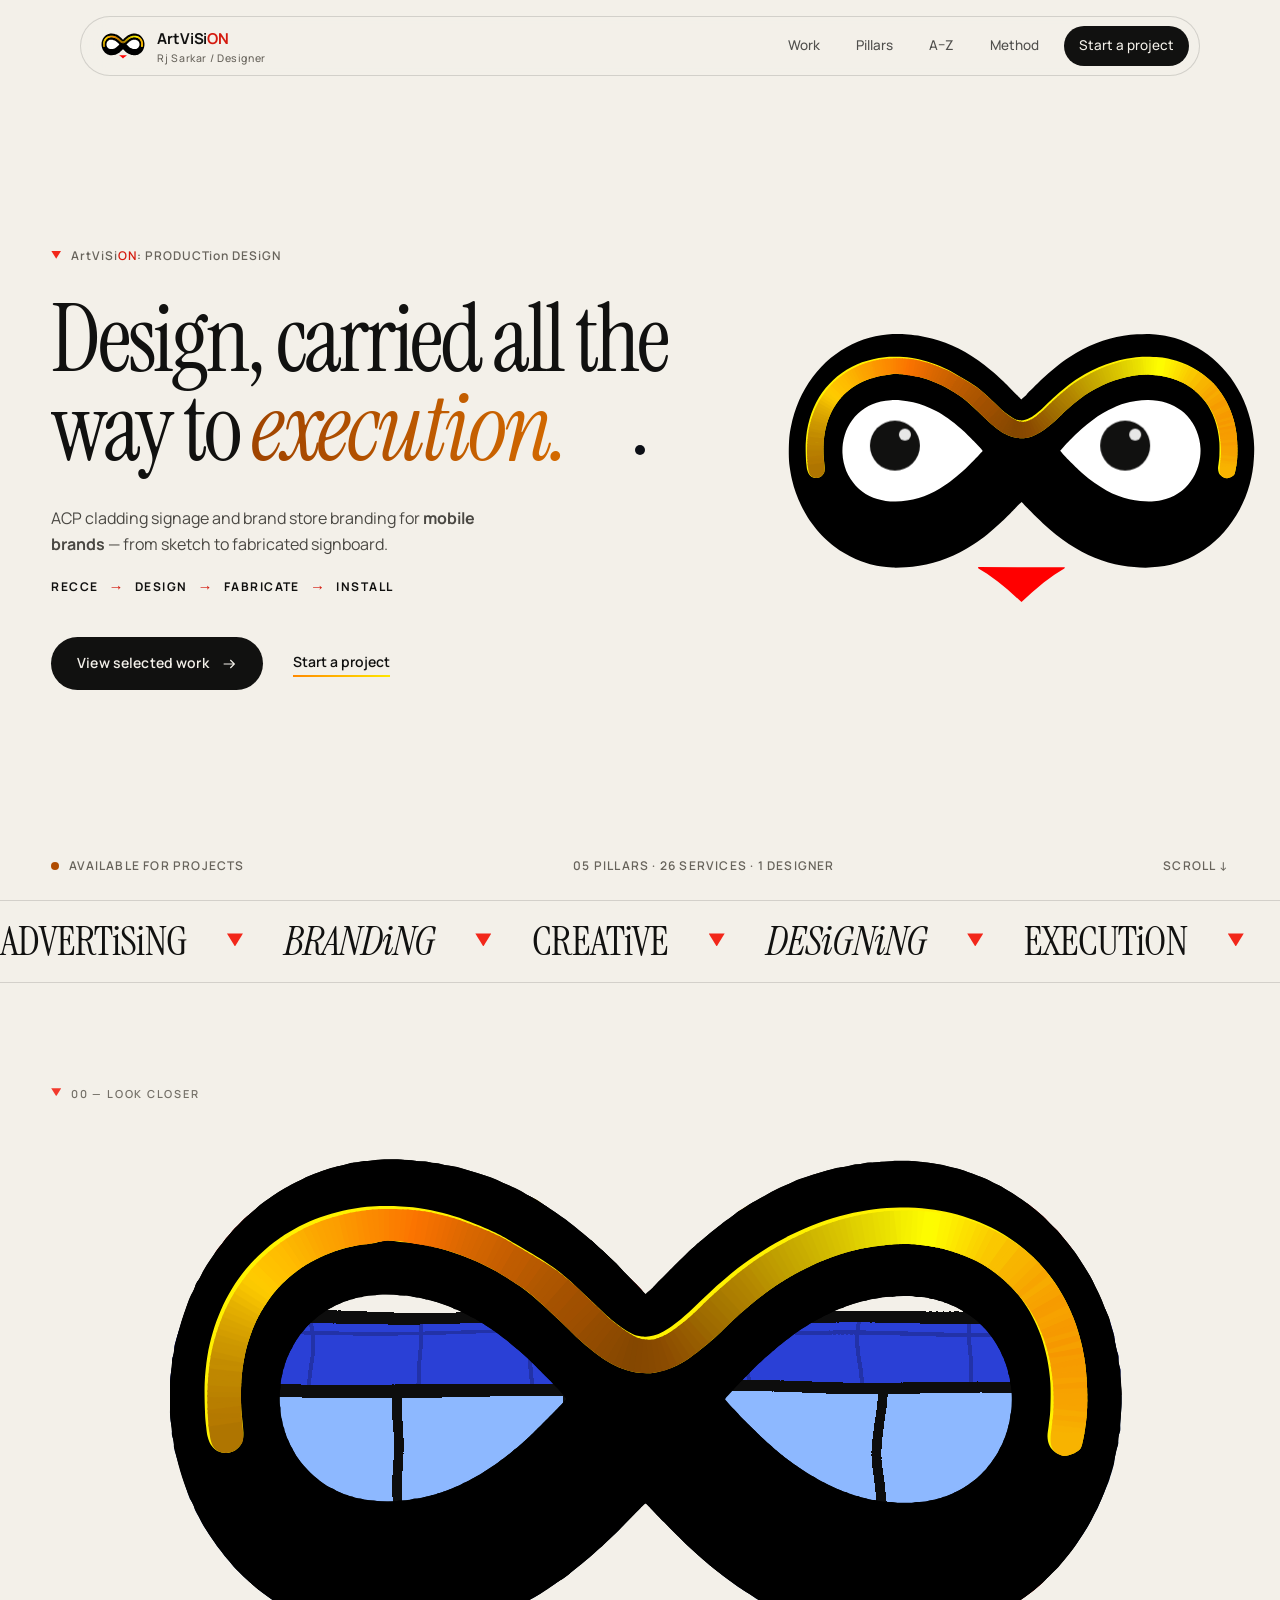
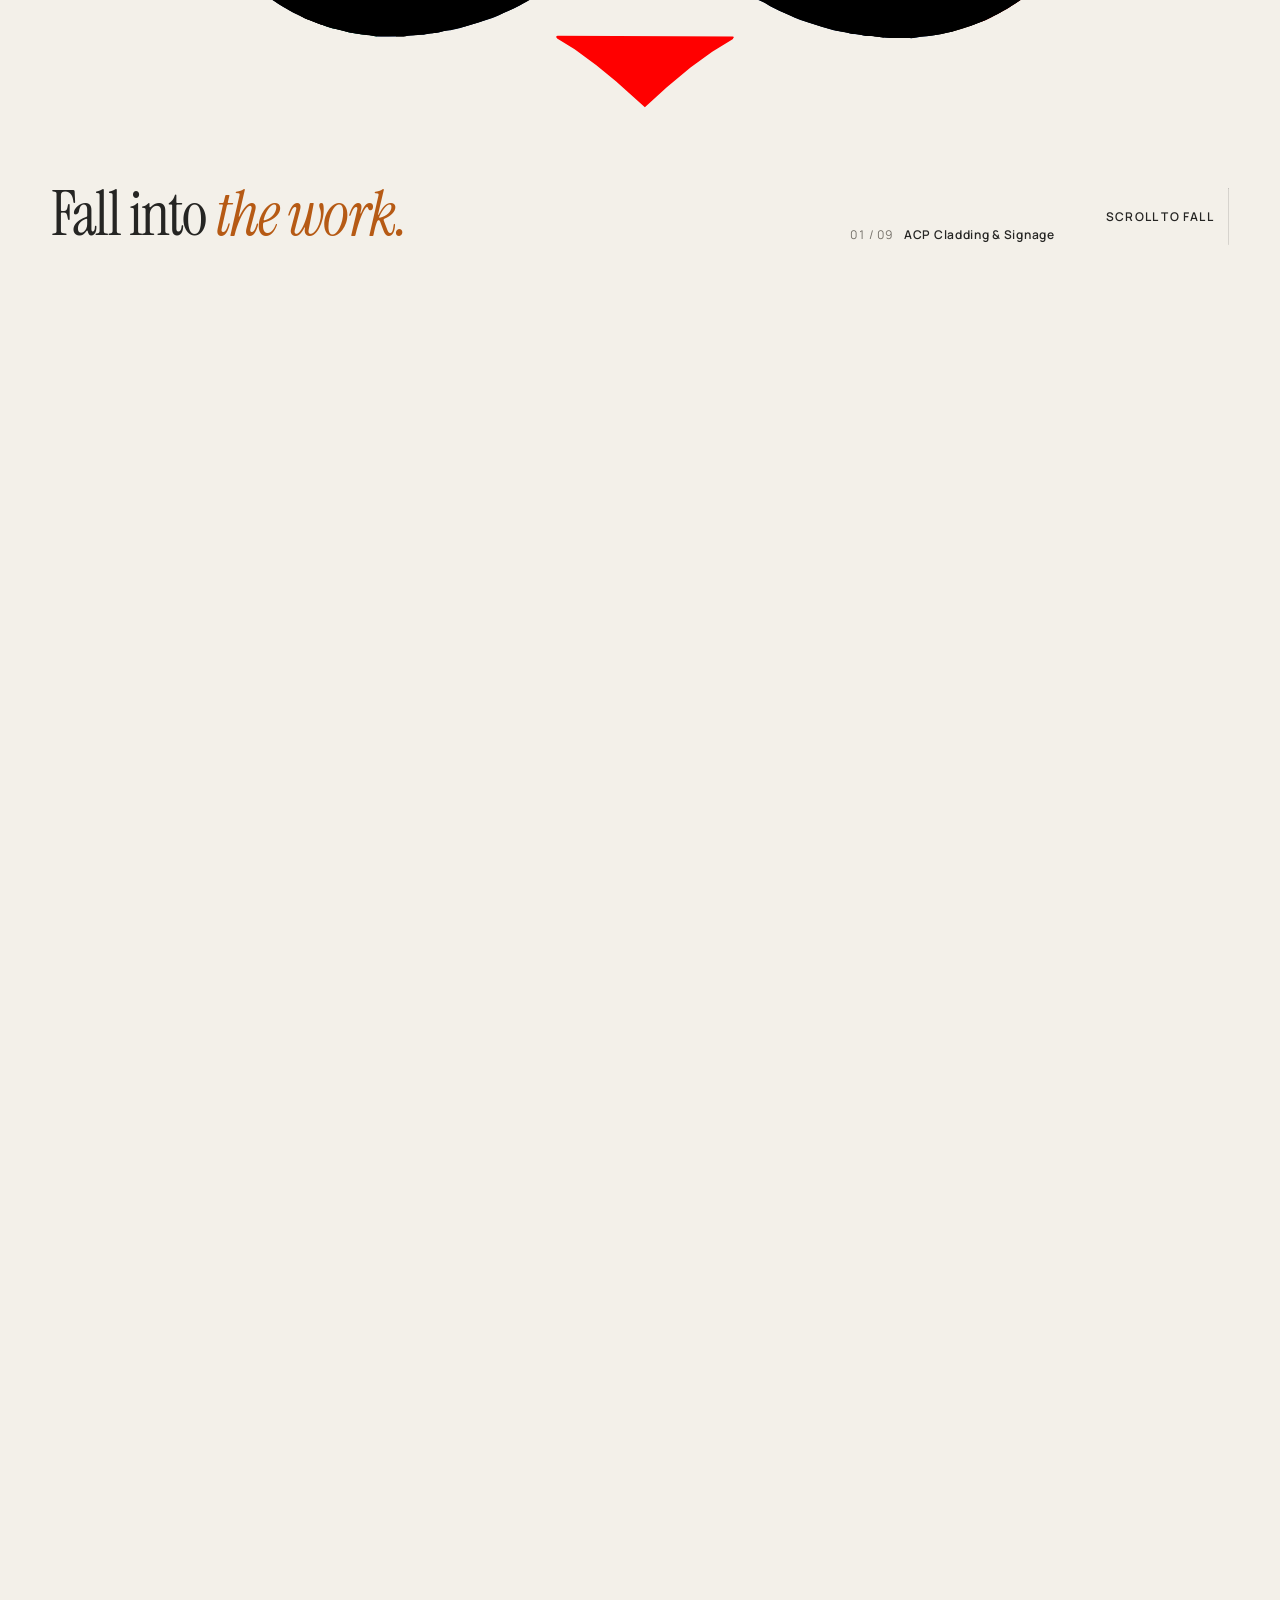
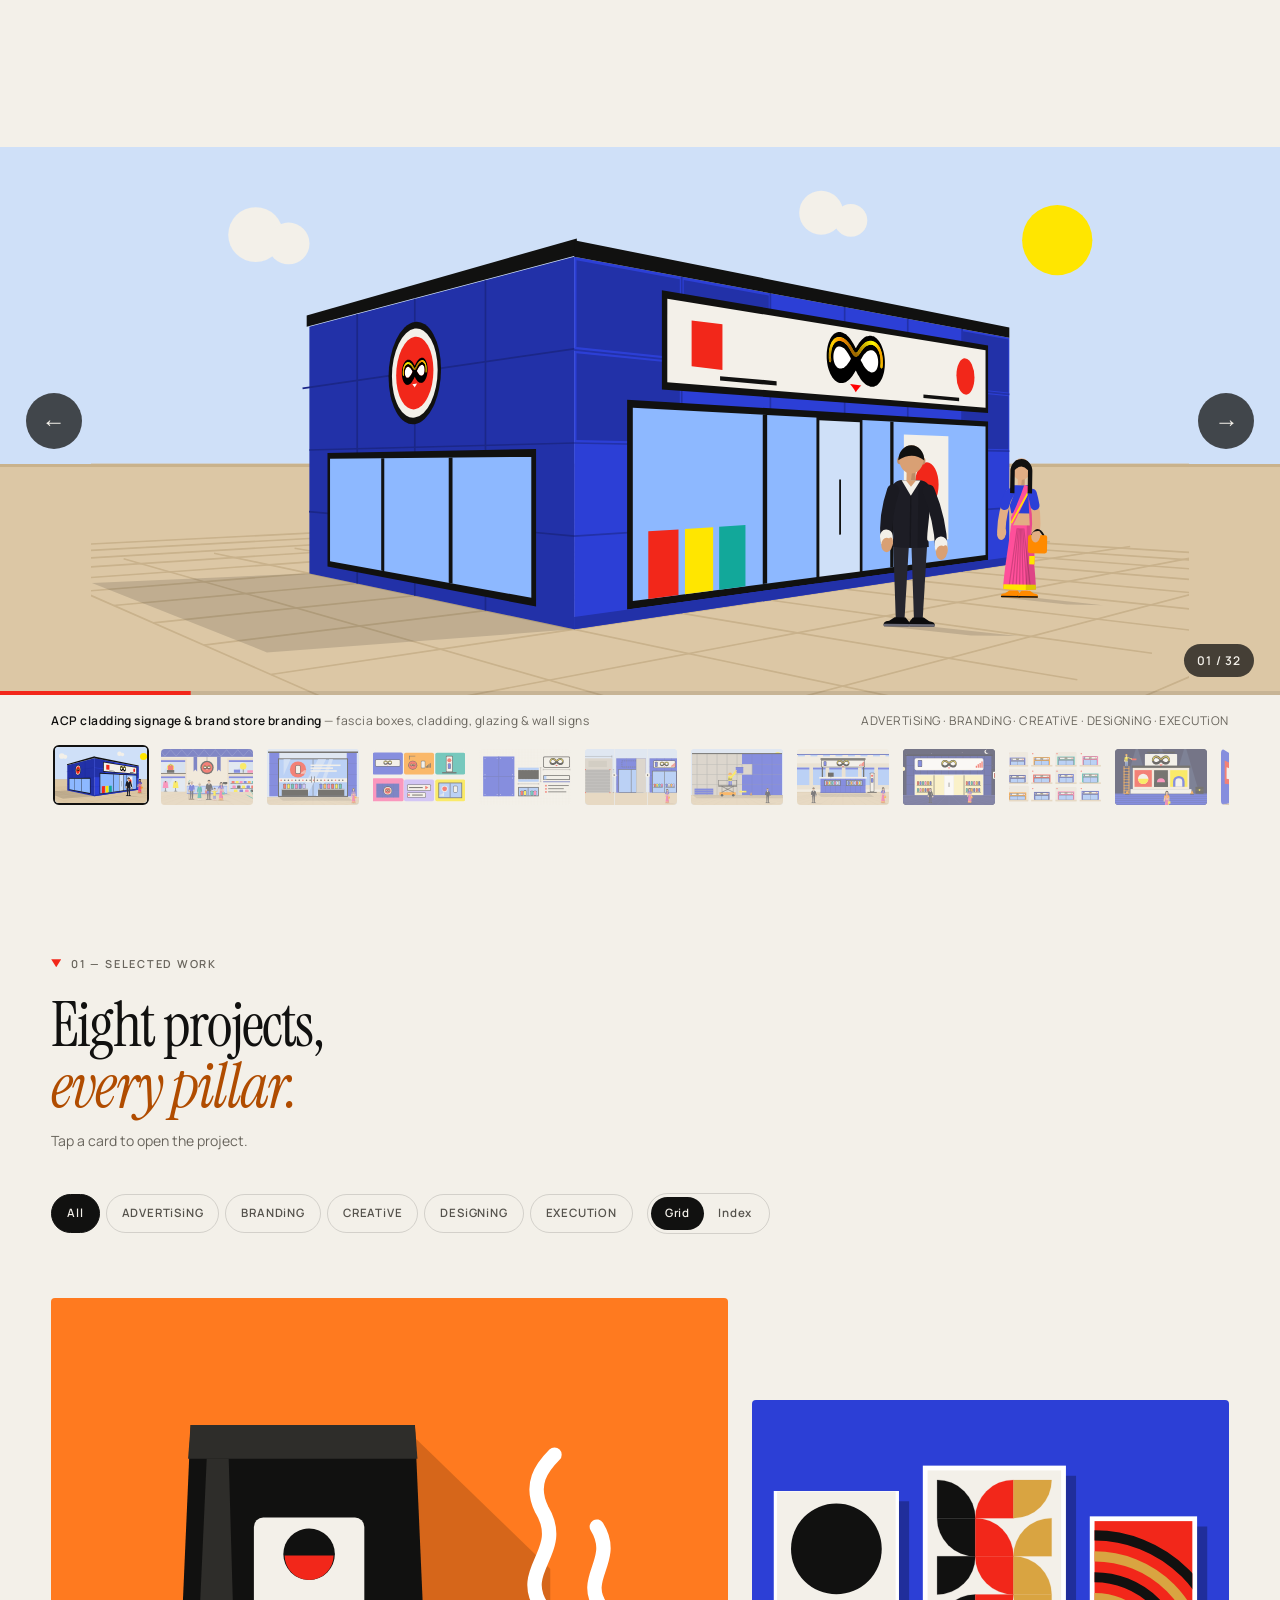
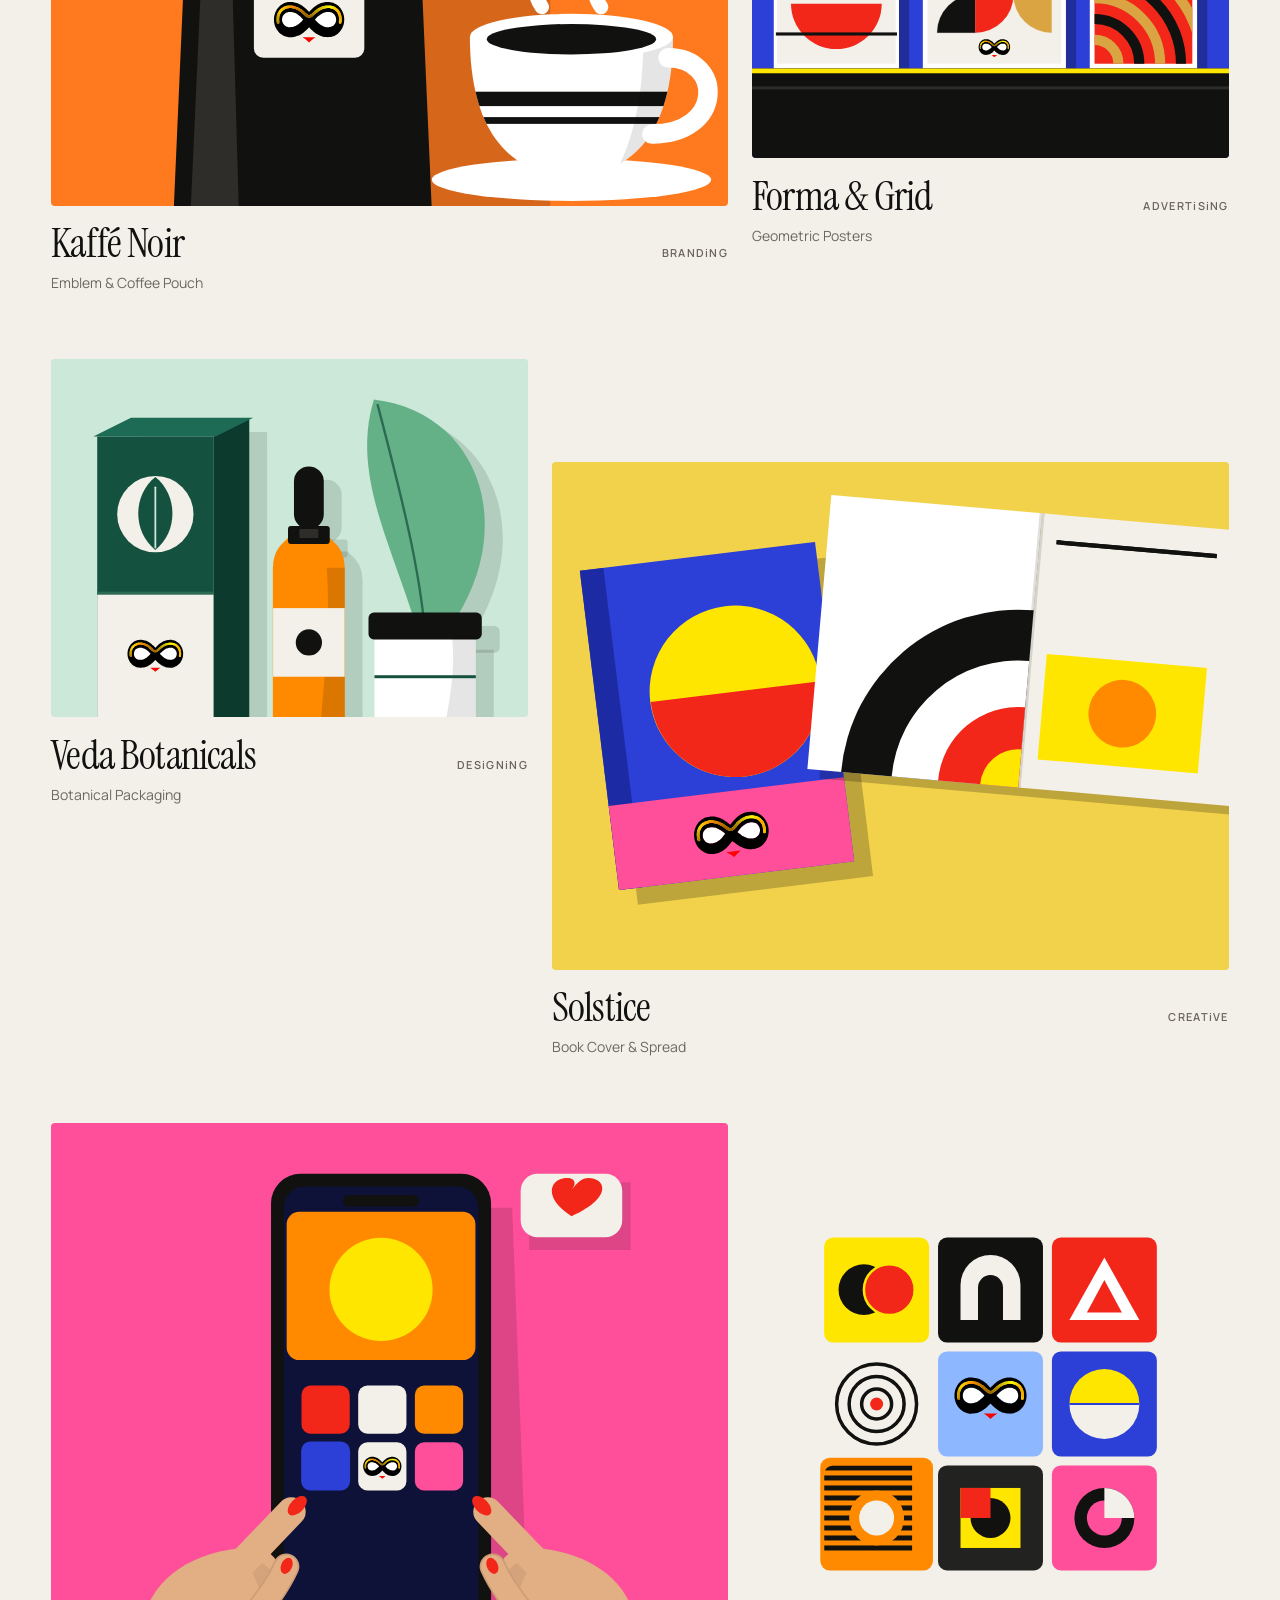
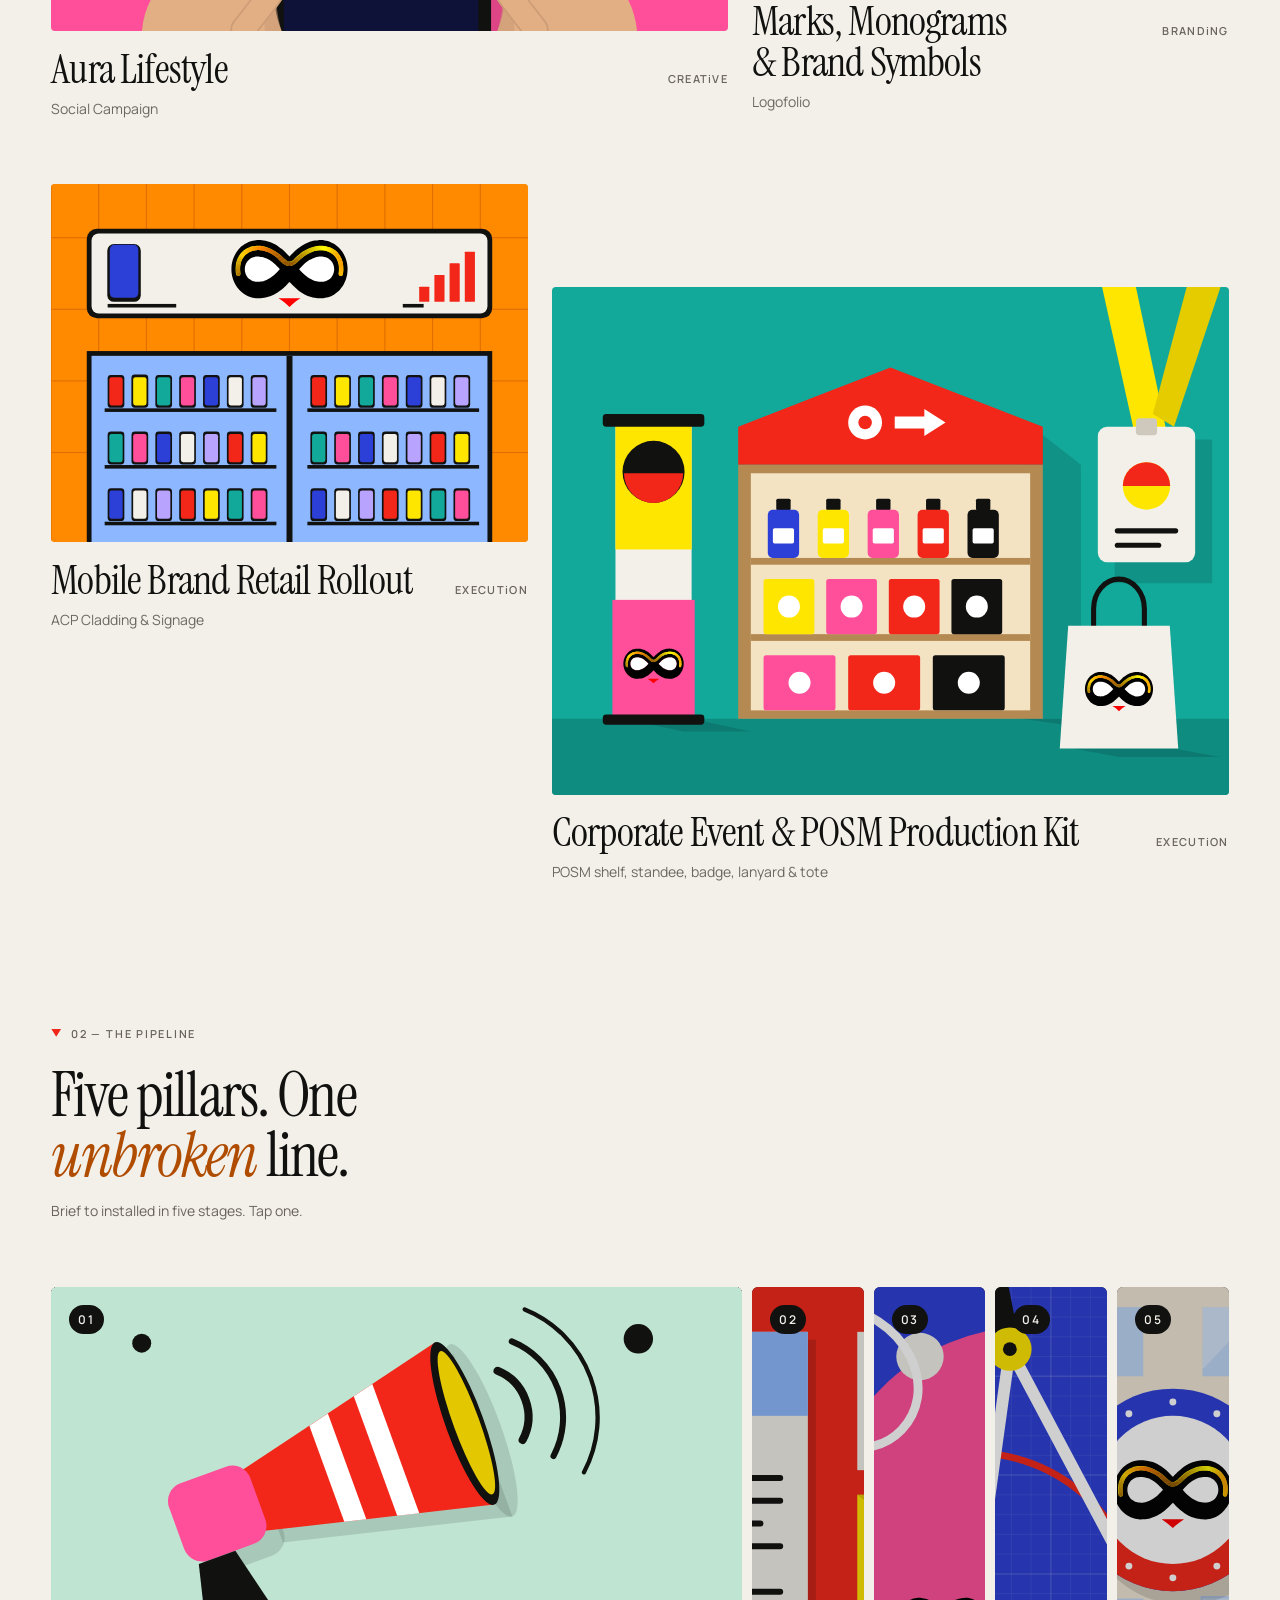
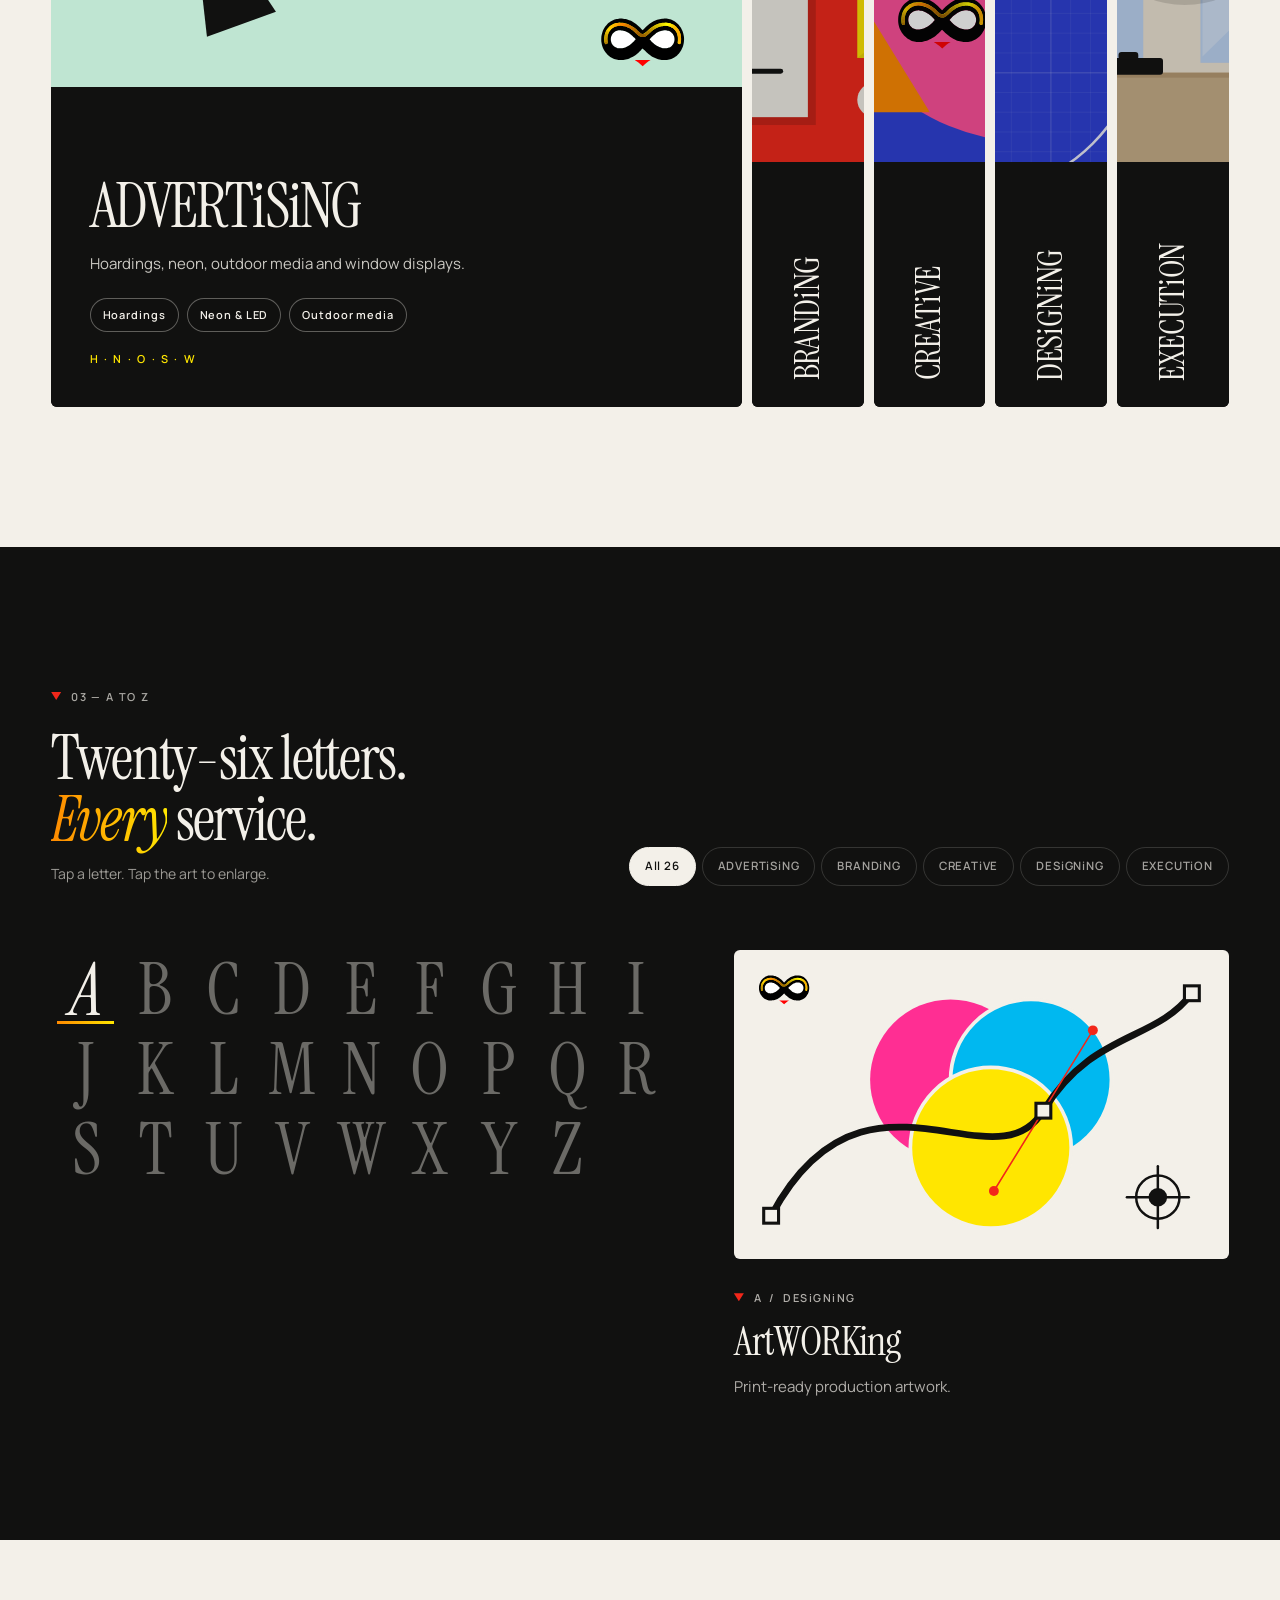
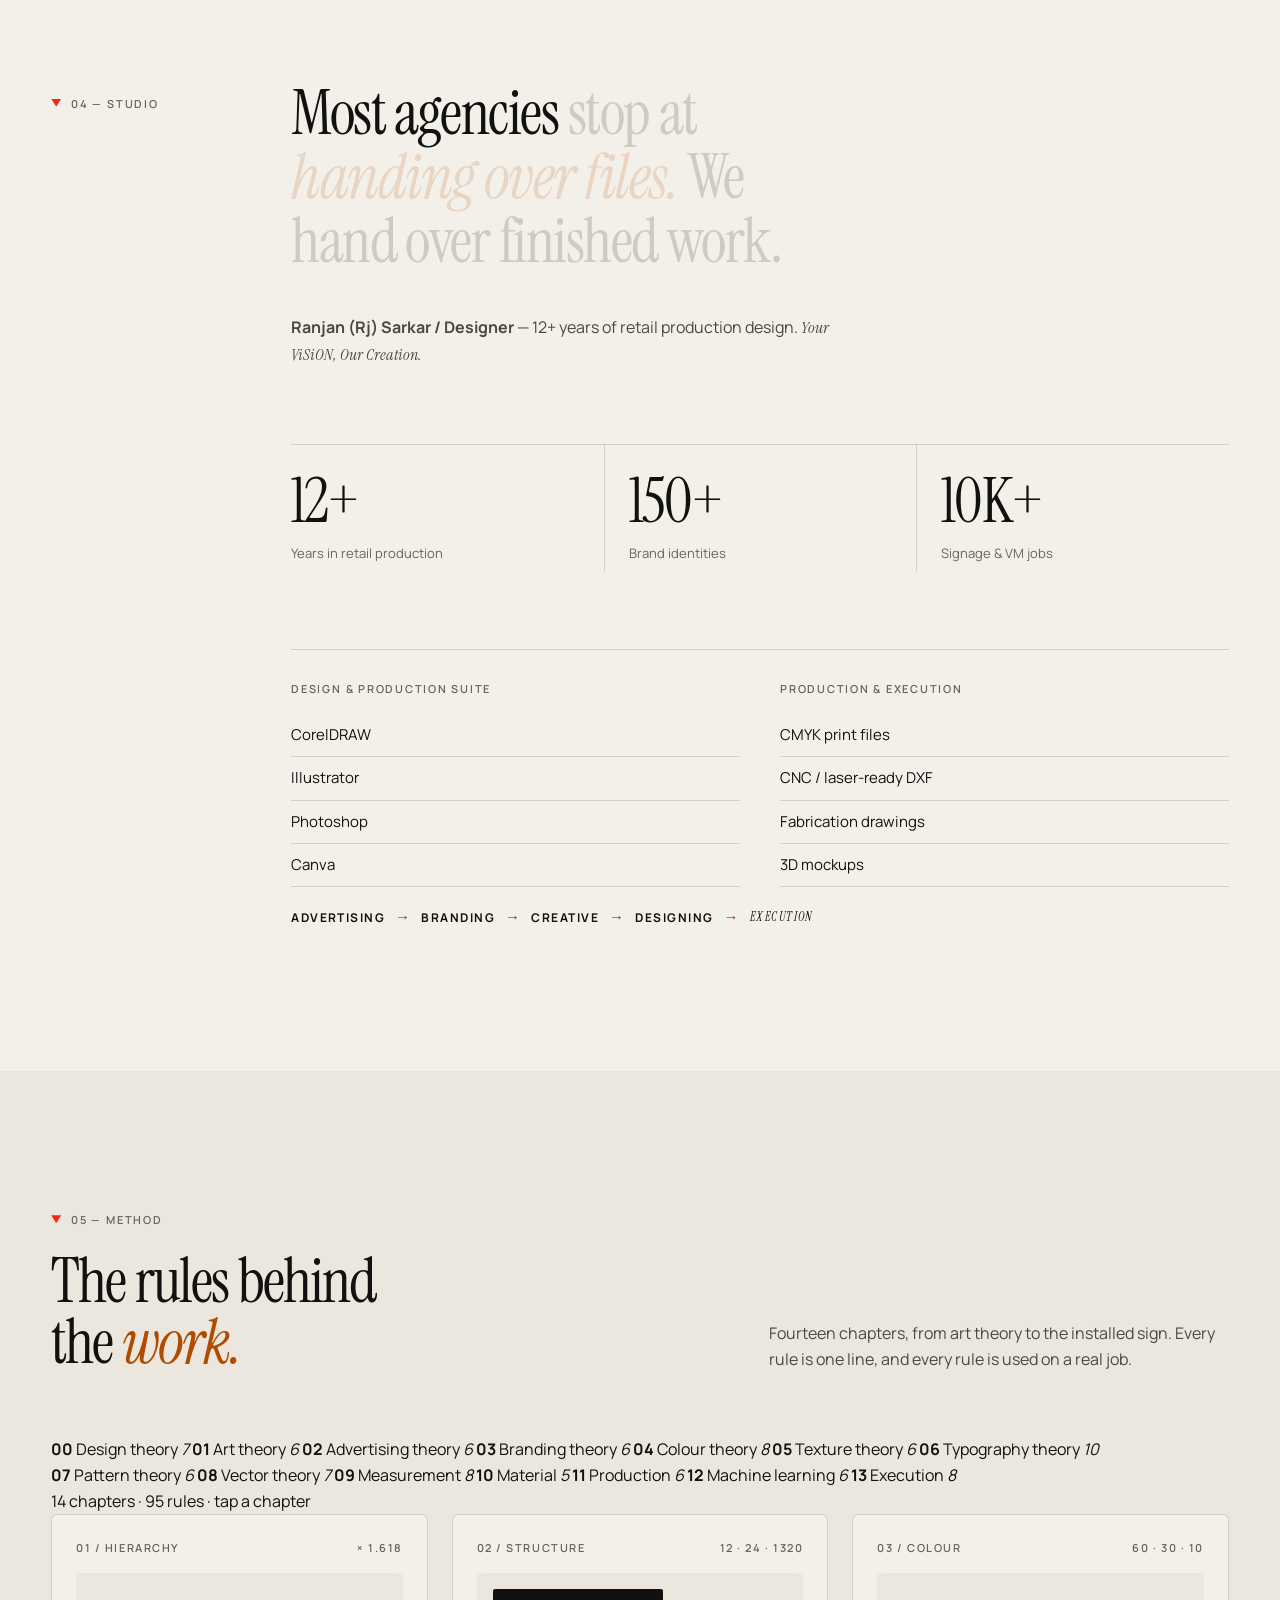
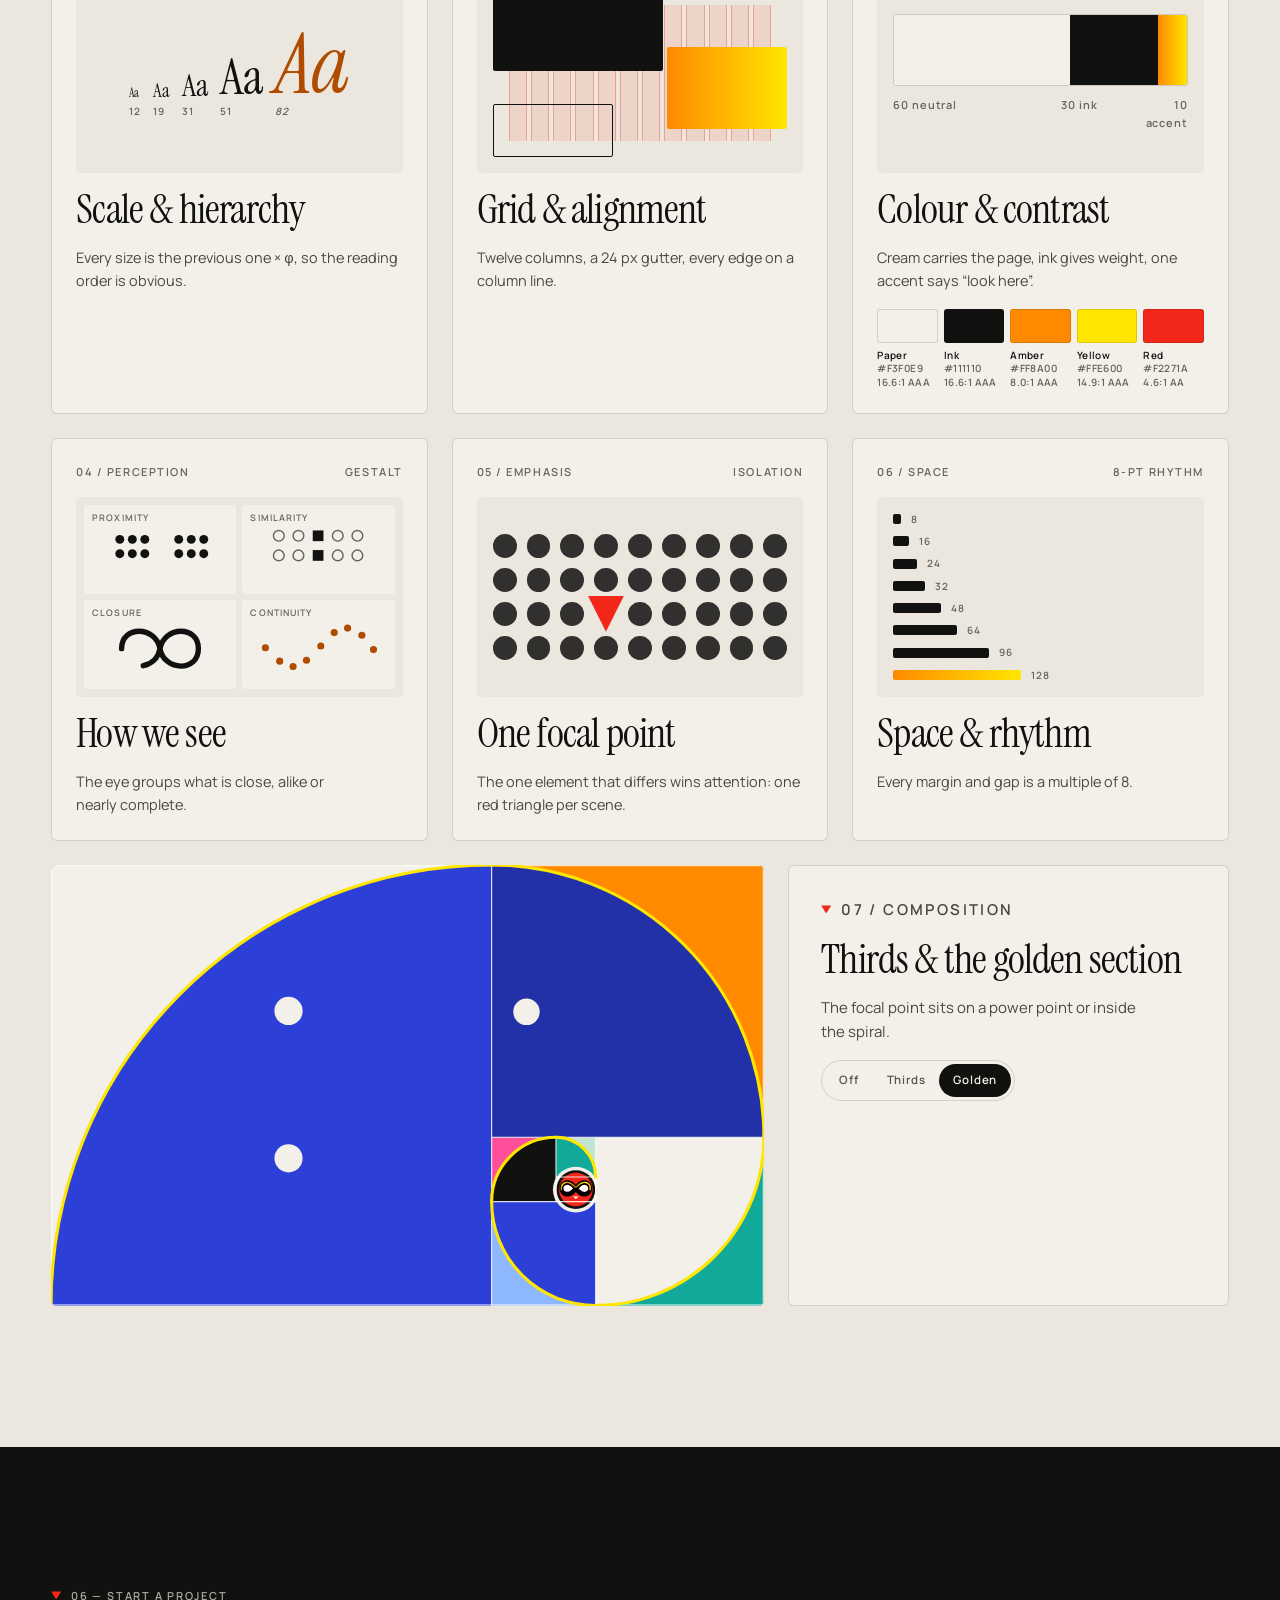
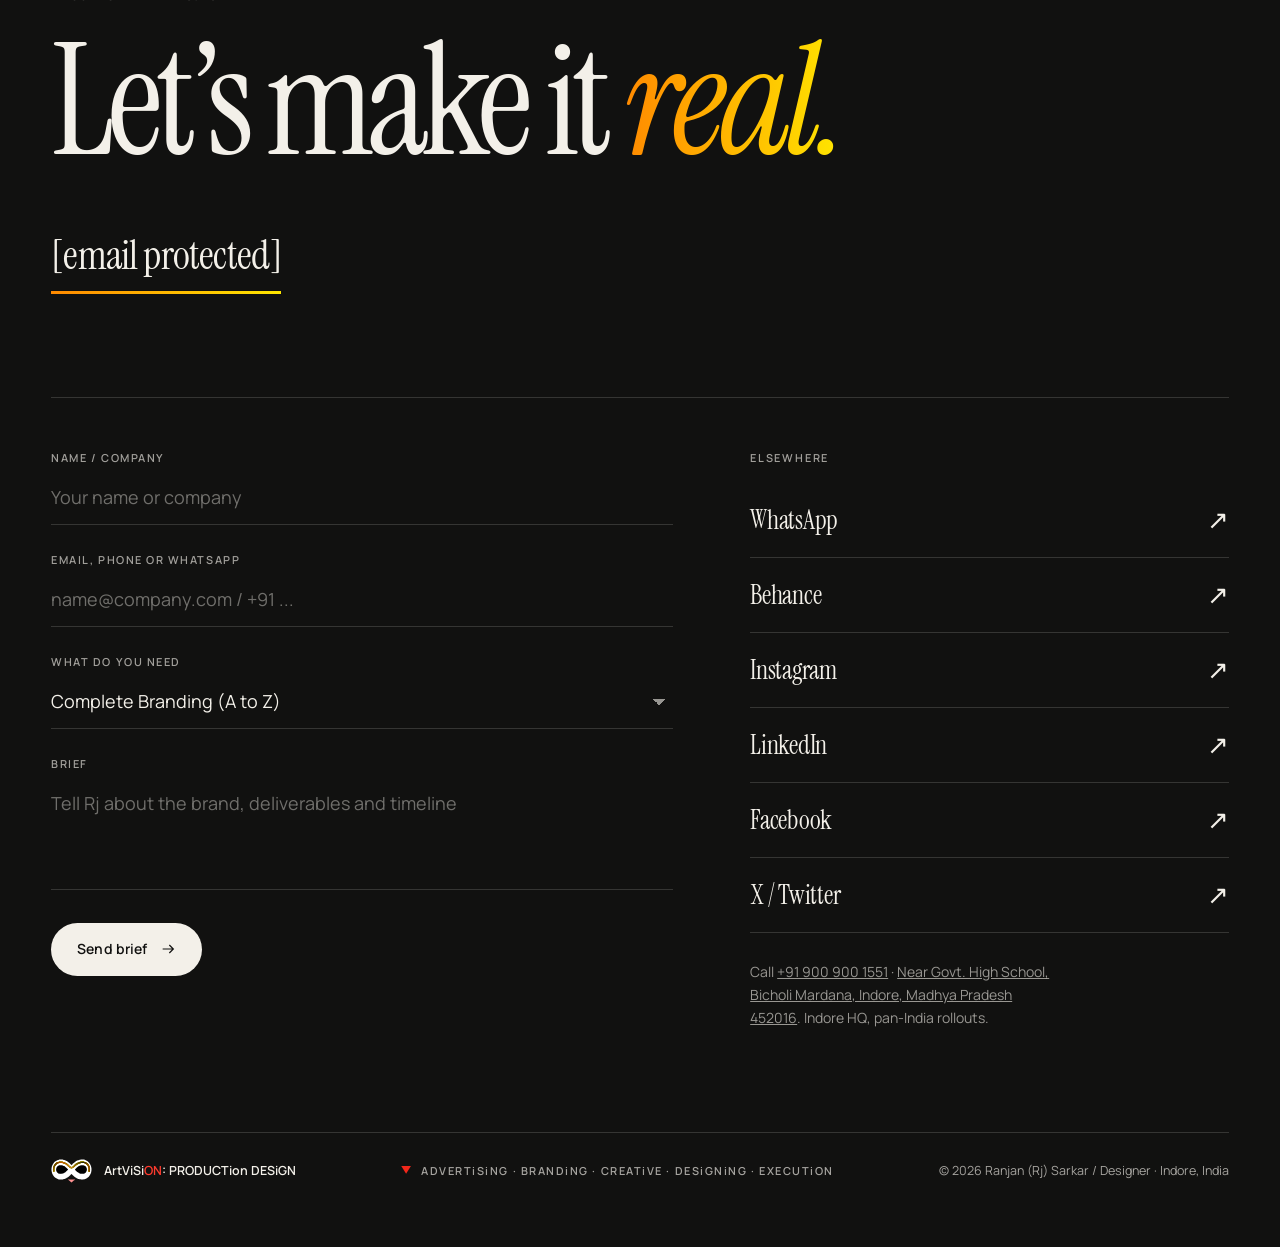
==== index.html @ 2d779539 "Update fmt.Println message from 'Hello' to 'Goodbye'" ====
<!DOCTYPE html>
<html lang="en">
<head>
<meta charset="utf-8">
<meta http-equiv="Cache-Control" content="no-cache, no-store, must-revalidate">
<meta http-equiv="Pragma" content="no-cache">
<meta http-equiv="Expires" content="0">
<meta name="viewport" content="width=device-width, initial-scale=1, viewport-fit=cover">
<title>ArtViSiON: PRODUCTion DESiGN — Rj Sarkar / Designer</title>
<meta name="description" content="360° A-to-Z production and end-to-end branding design to execution, with a focus on mobile-brand retail branding: ACP cladding signage and brand store branding. Led by Ranjan (Rj) Sarkar, Indore. Advertising, branding, creative, design and execution. Your ViSiON, Our Creation.">
<meta property="og:type" content="website">
<meta property="og:title" content="ArtViSiON: PRODUCTion DESiGN — Rj Sarkar / Designer">
<meta property="og:description" content="360° A-to-Z production and end-to-end branding design to execution. Your ViSiON, Our Creation.">
<meta name="theme-color" content="#F3F0E9">
<meta name="mobile-web-app-capable" content="yes">
<meta name="apple-mobile-web-app-capable" content="yes">
<meta name="apple-mobile-web-app-status-bar-style" content="default">
<meta name="apple-mobile-web-app-title" content="ArtViSiON">
<link rel="apple-touch-icon" href="assets/favicon.png">
<link rel="icon" href="assets/favicon.png">
<link rel="preload" href="assets/fonts/InstrumentSerif-normal.woff2" as="font" type="font/woff2" crossorigin>
<link rel="stylesheet" href="css/style.css?v=20261003z">
<link rel="stylesheet" href="css/method.css?v=20261004z">
<script>document.documentElement.classList.add('js')</script>
<script type="application/ld+json">{"@context": "https://schema.org", "@type": "ProfessionalService", "name": "ArtViSiON: PRODUCTion DESiGN", "founder": {"@type": "Person", "name": "Ranjan (Rj) Sarkar", "jobTitle": "Creative Lead — Advertising & Branding Specialist"}, "slogan": "Your ViSiON, Our Creation", "description": "360° A-to-Z production and end-to-end branding design to execution: signage, ACP cladding, brand store branding, packaging, visual merchandising and fabrication files.", "email": "rjsarkar@icloud.com", "telephone": "+919009001551", "address": {"@type": "PostalAddress", "streetAddress": "Near Govt. High School, Bicholi Mardana", "addressLocality": "Indore", "addressRegion": "Madhya Pradesh", "postalCode": "452016", "addressCountry": "IN"}, "sameAs": ["https://www.behance.net/ranjansark83", "https://www.instagram.com/artvision_studion/", "https://www.linkedin.com/in/rj-sarkar/", "https://www.facebook.com/ArtvisionDesign", "https://x.com/rj_sarkar83"]}</script>
</head>
<body>
<a class="skip" href="#work">Skip to content</a>
<svg width="0" height="0" style="position:absolute" aria-hidden="true" focusable="false"><filter id="warp" x="-5%" y="-5%" width="110%" height="110%"><feTurbulence type="fractalNoise" baseFrequency="0.006 0.018" numOctaves="1" seed="4" result="n"/><feDisplacementMap in="SourceGraphic" in2="n" scale="0" id="warpMap" xChannelSelector="R" yChannelSelector="G"/></filter></svg>
<div class="progress" id="progress"></div>
<div class="loader" id="loader" aria-hidden="true"><div class="ld-center"><img src="assets/logo.svg" alt=""><span class="ld-name">ArtViSi<span class="bon">ON</span></span></div><span class="ld" id="ldCount">00</span><span class="ld-bar" id="ldBar"></span></div>
<div class="gridlines" id="gridlines" aria-hidden="true"><div class="wrap"></div></div>
<div class="baseline" aria-hidden="true"></div>
<div class="dock" aria-label="Design overlays">
  <button type="button" data-toggle="grid">Grid <kbd>G</kbd></button>
  <button type="button" data-toggle="base">Baseline <kbd>B</kbd></button>
</div>

<div class="cursor" id="cursor"><span id="cursorLabel"></span></div>

<!-- NAV -->
<header class="nav" id="nav">
  <a href="#top" class="brand" aria-label="ArtViSiON — home">
    <img src="assets/logo.svg" alt="">
    <span>ArtViSiON<small>Rj Sarkar / Designer</small></span>
  </a>
  <nav class="nav-links" aria-label="Primary">
    <a href="#work">Work</a>
    <a href="#pillars">Pillars</a>
    <a href="#atoz">A–Z</a>
    <a href="#method">Method</a>
    <a href="#contact" class="cta">Start a project</a>
  </nav>
  <button class="burger" id="burger" aria-label="Menu" aria-expanded="false"><i></i><i></i></button>
</header>
<div class="sheet" id="sheet">
  <a href="#work">Work</a>
  <a href="#pillars">Pillars</a>
  <a href="#atoz">A to Z</a>
  <a href="#studio">Studio</a>
  <a href="#method">Method</a>
  <a href="#contact"><em>Contact</em></a>
</div>

<main>
<!-- HERO -->
<section class="hero" id="top">
  <div class="wrap hero-grid">
    <div class="hero-copy">
      <p class="eyebrow rv"><i class="tri"></i>ArtViSiON: PRODUCTion DESiGN</p>
      <h1 class="split">Design, carried all the way to <em>execution.</em></h1>
      <p class="lede rv" style="--d:.16s">ACP cladding signage and brand store branding for <b>mobile brands</b> &mdash; from sketch to fabricated signboard.</p>
      <p class="flow rv" style="--d:.2s" aria-label="Process: recce, design, fabricate, install"><b>Recce</b><i>&rarr;</i><b>Design</b><i>&rarr;</i><b>Fabricate</b><i>&rarr;</i><b>Install</b></p>
      <div class="hero-cta rv" style="--d:.24s">
        <a href="#work" class="btn" data-cursor="">View selected work
          <svg viewBox="0 0 24 24" fill="none" stroke="currentColor" stroke-width="1.8"><path d="M4 12h16M14 6l6 6-6 6"/></svg></a>
        <a href="#contact" class="link-arrow">Start a project</a>
      </div>
    </div>
    <div class="hero-mark rv" id="mark" style="--d:.12s" aria-hidden="true">
      <img src="assets/logo.svg" alt="">
      <span class="pupil l"></span><span class="pupil r"></span>
    </div>
  </div>

  <div class="wrap hero-meta rv" style="--d:.3s">
    <span><i class="dot"></i>Available for projects</span>
    <span>05 pillars &middot; 26 services &middot; 1 designer</span>
    <span>Scroll &darr;</span>
  </div>

  <div class="marquee" aria-hidden="true">
    <div class="marquee-track" id="marqueeTrack"></div>
  </div>
</section>

<!-- THE FALL -->
<section class="dive" id="dive" aria-label="Look through the eyes of the designer">
  <div class="dive-pin">
    <div class="dive-media" id="diveMedia" aria-hidden="true"></div>
    <svg class="dive-svg" id="diveSvg" aria-hidden="true" focusable="false">
      <g id="diveG">
        <path fill="#F3F0E9" fill-rule="evenodd" d="M-40000 -40000H40000V40000H-40000ZM767.8 496.6C765.5 496.8 763.1 496.6 760.7 496.6C758.4 496.7 756.1 496.6 753.7 496.6C751.4 496.6 749.0 496.7 746.7 496.6C744.4 496.6 742.1 496.5 739.8 496.3C737.5 496.1 735.2 495.9 732.9 495.6C730.6 495.3 728.4 494.8 726.1 494.6C723.8 494.5 721.4 494.9 719.1 494.6C716.8 494.4 714.7 493.4 712.4 493.1C710.2 492.7 707.8 493.0 705.5 492.6C703.3 492.3 701.2 491.3 698.9 490.8C696.7 490.3 694.4 490.2 692.1 489.9C689.9 489.5 687.6 489.2 685.4 488.6C683.2 488.1 681.0 487.3 678.8 486.6C676.7 486.0 674.5 485.3 672.3 484.6C670.1 484.0 667.9 483.3 665.8 482.6C663.6 482.0 661.4 481.3 659.2 480.6C657.0 479.9 654.8 479.4 652.7 478.6C650.6 477.8 648.5 477.0 646.4 476.0C644.4 475.1 642.5 474.0 640.4 473.1C638.4 472.2 636.2 471.5 634.2 470.6C632.1 469.7 630.1 468.7 628.1 467.7C626.0 466.7 624.0 465.7 622.0 464.6C620.0 463.5 618.2 462.0 616.2 460.9C614.2 459.9 611.9 459.4 609.9 458.4C607.9 457.3 606.1 455.7 604.2 454.5C602.3 453.3 600.2 452.2 598.2 450.9C596.3 449.7 594.4 448.4 592.5 447.1C590.5 445.9 588.5 444.7 586.7 443.3C584.8 442.0 583.2 440.4 581.4 439.1C579.5 437.7 577.5 436.6 575.6 435.2C573.8 433.9 572.0 432.3 570.2 430.9C568.4 429.5 566.7 428.1 564.9 426.7C563.1 425.3 561.1 424.0 559.4 422.5C557.6 421.1 556.0 419.4 554.3 417.9C552.6 416.4 550.7 415.1 548.9 413.5C547.2 412.0 545.7 410.3 544.0 408.8C542.3 407.3 540.5 406.0 538.8 404.4C537.1 402.8 535.5 401.1 533.8 399.4C532.2 397.8 530.5 396.1 528.9 394.5C527.2 392.8 525.6 391.2 523.9 389.5C522.2 387.9 520.6 386.2 518.9 384.5C517.3 382.9 515.6 381.2 514.0 379.6C512.3 377.9 510.7 376.3 509.0 374.6C507.4 373.0 505.7 371.3 504.1 369.7C502.5 368.0 501.1 366.0 499.5 364.5C497.9 363.0 496.0 360.3 494.4 360.5C492.7 360.7 491.4 363.9 489.8 365.6C488.2 367.2 486.5 368.9 484.8 370.5C483.2 372.2 481.5 373.8 479.8 375.5C478.2 377.2 476.5 378.8 474.9 380.5C473.3 382.1 471.9 383.8 470.4 385.4C468.9 387.1 467.4 388.7 465.8 390.3C464.2 391.9 462.5 393.3 460.8 394.8C459.1 396.3 457.5 397.9 455.8 399.5C454.2 401.1 452.6 402.9 450.9 404.5C449.2 406.0 447.2 407.3 445.5 408.9C443.8 410.4 442.2 412.3 440.5 413.8C438.8 415.4 437.0 416.7 435.3 418.1C433.5 419.6 431.6 421.0 429.9 422.5C428.1 423.9 426.4 425.4 424.7 426.8C422.9 428.3 421.0 429.7 419.2 431.2C417.4 432.6 415.7 434.2 413.8 435.5C412.0 436.9 410.0 438.0 408.1 439.3C406.2 440.6 404.3 442.0 402.4 443.3C400.5 444.5 398.6 445.6 396.8 446.9C394.9 448.1 393.0 449.4 391.1 450.6C389.3 451.9 387.4 453.3 385.4 454.5C383.5 455.8 381.5 456.8 379.5 457.9C377.5 459.0 375.4 459.9 373.4 461.0C371.4 462.1 369.6 463.5 367.6 464.6C365.6 465.7 363.6 466.8 361.6 467.8C359.5 468.8 357.4 469.6 355.3 470.6C353.2 471.5 351.1 472.3 349.1 473.3C347.1 474.2 345.1 475.3 343.1 476.2C341.0 477.1 338.9 477.9 336.8 478.6C334.6 479.3 332.4 480.0 330.2 480.6C328.1 481.3 325.9 482.0 323.7 482.6C321.5 483.3 319.3 484.0 317.2 484.6C315.0 485.3 312.8 486.0 310.6 486.6C308.4 487.3 306.3 488.1 304.1 488.6C301.9 489.2 299.6 489.7 297.4 490.0C295.1 490.4 292.8 490.2 290.5 490.7C288.3 491.1 286.2 492.2 284.0 492.6C281.7 493.1 279.4 492.9 277.1 493.2C274.8 493.5 272.7 494.4 270.4 494.6C268.1 494.9 265.7 494.5 263.4 494.6C261.1 494.8 258.9 495.3 256.6 495.6C254.3 495.9 252.1 496.2 249.8 496.4C247.5 496.6 245.1 496.6 242.8 496.6C240.4 496.7 238.1 496.6 235.8 496.6C233.4 496.6 231.1 496.7 228.7 496.6C226.4 496.6 224.0 496.7 221.8 496.5C219.5 496.2 217.3 495.4 215.1 495.1C212.8 494.8 210.4 494.9 208.1 494.6C205.9 494.4 203.6 493.9 201.4 493.6C199.1 493.3 196.8 493.1 194.6 492.6C192.3 492.1 190.2 491.2 188.0 490.7C185.8 490.1 183.5 489.8 181.3 489.2C179.1 488.7 176.9 488.1 174.7 487.5C172.5 486.8 170.4 486.1 168.3 485.3C166.2 484.6 164.0 483.8 161.9 483.0C159.8 482.2 157.7 481.4 155.6 480.6C153.5 479.8 151.3 479.2 149.3 478.2C147.2 477.2 145.4 475.8 143.4 474.7C141.4 473.7 139.2 473.1 137.2 472.1C135.2 471.1 133.3 469.8 131.3 468.7C129.3 467.6 127.3 466.6 125.3 465.4C123.4 464.2 121.5 462.8 119.6 461.6C117.6 460.3 115.7 459.1 113.8 457.8C111.9 456.5 110.0 455.1 108.2 453.8C106.3 452.4 104.5 451.1 102.7 449.7C100.9 448.3 99.1 446.8 97.3 445.3C95.6 443.8 93.9 442.2 92.2 440.6C90.5 439.0 88.7 437.6 87.0 436.0C85.3 434.4 83.7 432.7 82.0 431.0C80.4 429.4 78.6 427.8 77.1 426.1C75.5 424.3 74.2 422.4 72.7 420.7C71.2 418.9 69.5 417.4 68.1 415.6C66.7 413.9 65.4 411.9 64.0 410.0C62.6 408.2 61.1 406.5 59.7 404.6C58.3 402.8 57.1 400.8 55.8 398.9C54.5 397.0 53.2 395.1 51.9 393.2C50.6 391.3 49.3 389.4 48.1 387.5C46.9 385.5 45.7 383.6 44.6 381.6C43.5 379.6 42.6 377.5 41.5 375.5C40.4 373.5 39.0 371.5 38.1 369.5C37.1 367.4 36.8 365.2 35.9 363.1C34.9 361.1 33.4 359.3 32.4 357.3C31.4 355.2 30.8 353.1 30.0 351.0C29.3 348.8 28.7 346.7 28.0 344.6C27.3 342.4 26.6 340.3 25.9 338.2C25.2 336.1 24.4 334.0 23.8 331.8C23.1 329.7 22.6 327.5 22.0 325.4C21.3 323.3 20.7 321.2 20.0 319.0C19.4 316.9 18.6 314.6 18.0 312.5C17.4 310.3 16.6 308.2 16.2 305.9C15.8 303.6 16.2 301.2 15.8 298.9C15.5 296.7 14.3 294.6 14.0 292.3C13.7 290.1 14.2 287.6 14.0 285.3C13.8 283.0 13.0 280.9 12.7 278.6C12.3 276.3 12.1 274.0 12.0 271.7C11.9 269.4 12.0 267.1 12.0 264.7C12.0 262.4 12.0 260.0 12.0 257.7C12.0 255.4 12.0 253.0 12.0 250.7C12.0 248.3 12.0 246.0 12.0 243.7C12.0 241.3 11.9 239.0 12.0 236.7C12.1 234.4 12.5 232.1 12.8 229.8C13.1 227.6 13.8 225.4 14.0 223.1C14.2 220.8 13.7 218.3 14.0 216.1C14.3 213.8 15.5 211.7 15.9 209.5C16.3 207.2 16.0 204.8 16.3 202.5C16.7 200.3 17.4 198.1 18.0 195.9C18.6 193.7 19.3 191.5 20.0 189.4C20.7 187.2 21.4 185.1 22.0 183.0C22.6 180.9 23.2 178.7 23.9 176.6C24.5 174.5 25.3 172.4 26.0 170.2C26.7 168.1 27.3 166.0 28.0 163.8C28.7 161.7 29.3 159.6 30.0 157.5C30.8 155.3 31.6 153.2 32.6 151.2C33.5 149.2 35.0 147.4 36.0 145.3C36.9 143.2 37.2 140.8 38.2 138.8C39.2 136.7 40.9 135.0 42.0 133.0C43.1 131.0 43.8 128.9 44.8 126.9C45.9 124.9 47.0 122.8 48.2 120.9C49.3 119.0 50.7 117.3 51.9 115.4C53.2 113.6 54.5 111.6 55.8 109.7C57.1 107.8 58.3 105.8 59.7 104.0C61.1 102.1 62.7 100.4 64.1 98.6C65.5 96.8 66.7 94.8 68.1 93.0C69.6 91.2 71.2 89.7 72.7 87.9C74.2 86.2 75.5 84.3 77.1 82.6C78.7 80.8 80.4 79.3 82.1 77.6C83.7 75.9 85.3 74.2 87.0 72.6C88.7 71.1 90.6 69.7 92.4 68.3C94.2 66.8 96.0 65.3 97.7 63.8C99.4 62.2 100.9 60.5 102.6 59.0C104.4 57.6 106.3 56.3 108.1 54.9C110.0 53.6 111.8 52.2 113.7 50.9C115.6 49.6 117.6 48.4 119.5 47.1C121.4 45.9 123.3 44.5 125.3 43.3C127.2 42.1 129.2 41.1 131.2 40.0C133.2 38.8 135.1 37.6 137.1 36.6C139.1 35.6 141.3 34.9 143.4 33.9C145.4 32.9 147.2 31.5 149.2 30.5C151.3 29.5 153.4 28.8 155.5 28.0C157.6 27.2 159.7 26.5 161.9 25.7C164.0 24.9 166.1 24.1 168.3 23.4C170.4 22.6 172.5 21.9 174.6 21.2C176.8 20.6 179.0 20.0 181.2 19.4C183.5 18.9 185.7 18.6 187.9 18.0C190.1 17.5 192.2 16.5 194.5 16.0C196.7 15.5 199.0 15.4 201.3 15.1C203.5 14.7 205.8 14.3 208.1 14.0C210.3 13.8 212.7 13.8 215.0 13.6C217.3 13.4 219.5 13.0 221.8 12.7C224.1 12.5 226.4 12.1 228.7 12.0C231.0 11.9 233.3 12.0 235.7 12.0C238.0 12.0 240.4 11.9 242.7 12.0C245.0 12.1 247.2 12.6 249.5 12.7C251.8 12.9 254.2 12.9 256.5 13.1C258.8 13.3 261.0 13.9 263.3 14.0C265.6 14.2 268.0 13.8 270.3 14.0C272.6 14.2 274.8 15.1 277.0 15.4C279.3 15.7 281.6 15.6 283.9 16.0C286.1 16.5 288.2 17.6 290.5 18.0C292.7 18.4 295.1 18.3 297.3 18.6C299.6 18.9 301.8 19.5 304.0 20.0C306.2 20.6 308.4 21.4 310.6 22.0C312.7 22.7 314.9 23.4 317.1 24.0C319.3 24.7 321.5 25.4 323.6 26.0C325.8 26.7 328.0 27.4 330.2 28.0C332.4 28.7 334.6 29.3 336.7 30.0C338.9 30.8 341.0 31.5 343.0 32.4C345.1 33.3 347.1 34.5 349.1 35.5C351.2 36.4 353.3 37.2 355.4 38.1C357.5 39.0 359.6 40.0 361.7 40.9C363.7 41.9 365.7 42.9 367.7 44.0C369.7 45.2 371.5 46.6 373.5 47.7C375.5 48.8 377.5 49.8 379.6 50.8C381.6 51.9 383.6 52.9 385.5 54.1C387.5 55.3 389.3 56.8 391.2 58.1C393.1 59.3 395.0 60.6 396.8 61.8C398.7 63.1 400.6 64.2 402.5 65.4C404.3 66.7 406.2 68.1 408.1 69.4C410.0 70.7 412.0 71.8 413.9 73.2C415.8 74.6 417.5 76.1 419.3 77.6C421.1 79.0 422.9 80.4 424.7 81.9C426.5 83.3 428.2 84.8 429.9 86.2C431.7 87.7 433.5 89.2 435.3 90.6C437.1 92.1 438.9 93.4 440.6 94.9C442.3 96.4 443.8 98.3 445.6 99.9C447.3 101.4 449.2 102.7 450.9 104.2C452.7 105.8 454.2 107.6 455.9 109.2C457.6 110.8 459.3 112.5 461.0 114.0C462.6 115.6 464.4 116.9 466.0 118.5C467.5 120.1 469.0 121.8 470.5 123.5C472.0 125.1 473.5 126.7 475.1 128.4C476.7 130.0 478.4 131.7 480.0 133.3C481.7 135.0 483.3 136.6 485.0 138.3C486.6 140.0 488.3 141.6 489.9 143.3C491.5 144.9 493.0 148.0 494.6 148.2C496.2 148.3 498.1 145.6 499.7 144.0C501.3 142.5 502.7 140.5 504.3 138.8C505.8 137.1 507.6 135.5 509.2 133.9C510.9 132.2 512.5 130.5 514.2 128.9C515.8 127.2 517.5 125.6 519.1 123.9C520.8 122.3 522.4 120.6 524.1 119.0C525.7 117.3 527.4 115.7 529.0 114.0C530.7 112.4 532.3 110.7 534.0 109.0C535.7 107.4 537.3 105.7 539.0 104.1C540.6 102.5 542.4 101.2 544.1 99.7C545.8 98.1 547.4 96.4 549.1 94.9C550.8 93.4 552.7 92.0 554.5 90.5C556.2 89.1 557.8 87.5 559.6 86.1C561.4 84.6 563.3 83.2 565.1 81.8C566.9 80.4 568.6 79.0 570.4 77.6C572.2 76.1 573.9 74.6 575.8 73.2C577.7 71.9 579.7 70.8 581.6 69.4C583.4 68.1 585.0 66.5 586.9 65.1C588.7 63.8 590.8 62.6 592.7 61.3C594.6 60.1 596.3 58.9 598.2 57.7C600.2 56.5 602.2 55.3 604.2 54.2C606.2 53.0 608.2 51.8 610.2 50.7C612.2 49.6 614.3 48.8 616.3 47.6C618.3 46.5 620.2 45.2 622.1 44.0C624.1 42.9 626.1 41.9 628.1 40.9C630.2 39.9 632.2 39.0 634.3 38.1C636.3 37.1 638.5 36.4 640.5 35.5C642.6 34.6 644.5 33.4 646.5 32.5C648.6 31.6 650.7 30.8 652.8 30.1C655.0 29.3 657.2 28.7 659.4 28.0C661.5 27.4 663.7 26.7 665.9 26.0C668.1 25.4 670.3 24.7 672.4 24.0C674.6 23.4 676.8 22.7 679.0 22.0C681.2 21.4 683.3 20.6 685.5 20.0C687.7 19.5 690.0 19.1 692.2 18.7C694.5 18.4 696.8 18.5 699.1 18.0C701.3 17.6 703.4 16.4 705.6 16.0C707.9 15.6 710.3 15.9 712.5 15.5C714.8 15.2 716.9 14.3 719.2 14.0C721.5 13.8 723.9 14.2 726.2 14.0C728.5 13.9 730.8 13.4 733.1 13.2C735.4 13.0 737.7 13.0 740.0 12.8C742.3 12.6 744.5 12.2 746.8 12.0C749.1 11.9 751.5 12.0 753.9 12.0C756.2 12.0 758.6 11.9 760.9 12.0C763.2 12.1 765.5 12.4 767.7 12.6C770.0 12.9 772.3 13.3 774.6 13.5C776.9 13.7 779.2 13.8 781.5 14.0C783.7 14.3 786.0 14.7 788.3 15.0C790.5 15.4 792.8 15.5 795.1 16.0C797.3 16.5 799.4 17.5 801.6 18.0C803.8 18.6 806.1 18.8 808.3 19.3C810.5 19.8 812.7 20.5 814.9 21.1C817.1 21.8 819.2 22.6 821.4 23.4C823.5 24.1 825.7 24.9 827.8 25.7C830.0 26.5 832.0 27.2 834.2 28.0C836.3 28.8 838.5 29.5 840.6 30.5C842.6 31.5 844.4 32.9 846.5 34.0C848.5 35.0 850.8 35.7 852.8 36.7C854.8 37.7 856.8 38.9 858.7 40.1C860.7 41.2 862.7 42.3 864.6 43.5C866.6 44.7 868.5 46.0 870.4 47.3C872.3 48.6 874.3 49.8 876.2 51.1C878.1 52.4 879.9 53.8 881.8 55.1C883.7 56.5 885.5 57.8 887.4 59.3C889.2 60.7 891.0 62.1 892.7 63.6C894.5 65.1 896.3 66.6 898.0 68.2C899.6 69.8 901.1 71.4 902.7 73.0C904.2 74.6 905.7 76.3 907.3 77.9C908.9 79.5 910.7 80.8 912.3 82.4C913.8 84.0 915.2 85.8 916.7 87.6C918.1 89.3 919.6 91.2 921.0 93.0C922.5 94.7 923.9 96.5 925.3 98.2C926.8 100.0 928.3 101.8 929.7 103.6C931.1 105.5 932.2 107.5 933.5 109.4C934.8 111.3 936.0 113.3 937.3 115.2C938.6 117.1 939.9 119.0 941.1 121.0C942.3 122.9 943.5 124.9 944.6 126.8C945.7 128.8 946.8 130.8 947.9 132.8C948.9 134.8 949.7 136.9 950.7 138.9C951.8 141.0 952.9 142.9 953.9 144.9C955.0 147.0 955.9 149.0 956.8 151.1C957.7 153.2 958.5 155.3 959.4 157.5C960.3 159.6 961.1 161.8 962.0 163.9C962.9 166.0 963.9 168.0 964.7 170.1C965.4 172.2 966.0 174.3 966.7 176.5C967.4 178.6 968.0 180.9 968.6 183.0C969.3 185.2 969.9 187.3 970.4 189.5C970.8 191.7 970.9 194.0 971.3 196.3C971.7 198.5 972.2 200.8 972.7 203.0C973.3 205.2 974.4 207.3 974.7 209.5C975.1 211.8 974.4 214.3 974.7 216.5C975.1 218.8 976.3 220.9 976.7 223.1C977.0 225.4 976.7 227.8 976.7 230.1C976.8 232.5 976.9 234.8 977.1 237.1C977.3 239.4 977.6 241.6 977.7 243.9C977.9 246.2 977.9 248.6 978.0 250.9C978.0 253.2 978.1 255.3 978.1 257.6C978.0 259.8 977.9 262.2 977.7 264.5C977.6 266.8 977.4 269.1 977.2 271.4C977.0 273.7 976.8 276.0 976.7 278.3C976.7 280.7 977.0 283.1 976.7 285.4C976.4 287.6 975.1 289.7 974.7 291.9C974.4 294.2 975.1 296.7 974.7 298.9C974.4 301.2 973.3 303.3 972.7 305.5C972.2 307.7 971.7 310.0 971.4 312.2C971.0 314.5 970.9 316.8 970.5 319.0C970.0 321.2 969.3 323.3 968.7 325.5C968.0 327.6 967.4 329.9 966.7 332.0C966.1 334.2 965.5 336.3 964.7 338.4C963.9 340.5 963.0 342.5 962.1 344.6C961.2 346.7 960.4 348.9 959.5 351.0C958.6 353.2 957.7 355.3 956.8 357.4C955.9 359.5 955.1 361.6 954.1 363.6C953.1 365.6 951.8 367.5 950.8 369.5C949.7 371.6 949.0 373.7 948.0 375.7C947.0 377.7 945.8 379.7 944.7 381.7C943.5 383.6 942.4 385.7 941.1 387.6C939.9 389.6 938.6 391.5 937.3 393.4C936.1 395.3 934.8 397.3 933.5 399.2C932.3 401.1 931.1 403.1 929.7 405.0C928.4 406.8 926.8 408.6 925.4 410.4C923.9 412.2 922.5 413.9 921.0 415.7C919.5 417.5 918.1 419.3 916.6 421.1C915.2 422.9 913.8 424.7 912.2 426.3C910.6 427.9 908.8 429.2 907.2 430.8C905.6 432.4 904.2 434.1 902.6 435.7C901.0 437.4 899.5 438.9 897.8 440.5C896.2 442.1 894.4 443.6 892.6 445.1C890.9 446.6 889.1 448.1 887.3 449.5C885.4 450.9 883.6 452.2 881.7 453.6C879.8 454.9 878.0 456.3 876.1 457.7C874.2 459.0 872.2 460.2 870.3 461.5C868.4 462.7 866.5 464.1 864.5 465.2C862.6 466.4 860.6 467.5 858.6 468.6C856.6 469.7 854.7 470.9 852.7 472.0C850.7 473.1 848.6 474.2 846.5 475.2C844.5 476.2 842.5 477.4 840.4 478.3C838.3 479.2 836.0 479.8 833.9 480.6C831.8 481.4 829.7 482.3 827.6 483.1C825.5 483.9 823.4 484.8 821.2 485.5C819.1 486.3 817.0 486.9 814.8 487.6C812.6 488.2 810.4 488.9 808.2 489.4C806.0 489.9 803.7 490.2 801.5 490.7C799.3 491.2 797.2 492.1 794.9 492.6C792.7 493.1 790.4 493.3 788.1 493.6C785.9 494.0 783.6 494.4 781.3 494.6C779.1 494.9 776.7 494.9 774.5 495.2C772.2 495.5 770.0 496.3 767.8 496.6Z"/>
        <path fill="#000" fill-rule="evenodd" d="M767.8 496.6C765.5 496.8 763.1 496.6 760.7 496.6C758.4 496.7 756.1 496.6 753.7 496.6C751.4 496.6 749.0 496.7 746.7 496.6C744.4 496.6 742.1 496.5 739.8 496.3C737.5 496.1 735.2 495.9 732.9 495.6C730.6 495.3 728.4 494.8 726.1 494.6C723.8 494.5 721.4 494.9 719.1 494.6C716.8 494.4 714.7 493.4 712.4 493.1C710.2 492.7 707.8 493.0 705.5 492.6C703.3 492.3 701.2 491.3 698.9 490.8C696.7 490.3 694.4 490.2 692.1 489.9C689.9 489.5 687.6 489.2 685.4 488.6C683.2 488.1 681.0 487.3 678.8 486.6C676.7 486.0 674.5 485.3 672.3 484.6C670.1 484.0 667.9 483.3 665.8 482.6C663.6 482.0 661.4 481.3 659.2 480.6C657.0 479.9 654.8 479.4 652.7 478.6C650.6 477.8 648.5 477.0 646.4 476.0C644.4 475.1 642.5 474.0 640.4 473.1C638.4 472.2 636.2 471.5 634.2 470.6C632.1 469.7 630.1 468.7 628.1 467.7C626.0 466.7 624.0 465.7 622.0 464.6C620.0 463.5 618.2 462.0 616.2 460.9C614.2 459.9 611.9 459.4 609.9 458.4C607.9 457.3 606.1 455.7 604.2 454.5C602.3 453.3 600.2 452.2 598.2 450.9C596.3 449.7 594.4 448.4 592.5 447.1C590.5 445.9 588.5 444.7 586.7 443.3C584.8 442.0 583.2 440.4 581.4 439.1C579.5 437.7 577.5 436.6 575.6 435.2C573.8 433.9 572.0 432.3 570.2 430.9C568.4 429.5 566.7 428.1 564.9 426.7C563.1 425.3 561.1 424.0 559.4 422.5C557.6 421.1 556.0 419.4 554.3 417.9C552.6 416.4 550.7 415.1 548.9 413.5C547.2 412.0 545.7 410.3 544.0 408.8C542.3 407.3 540.5 406.0 538.8 404.4C537.1 402.8 535.5 401.1 533.8 399.4C532.2 397.8 530.5 396.1 528.9 394.5C527.2 392.8 525.6 391.2 523.9 389.5C522.2 387.9 520.6 386.2 518.9 384.5C517.3 382.9 515.6 381.2 514.0 379.6C512.3 377.9 510.7 376.3 509.0 374.6C507.4 373.0 505.7 371.3 504.1 369.7C502.5 368.0 501.1 366.0 499.5 364.5C497.9 363.0 496.0 360.3 494.4 360.5C492.7 360.7 491.4 363.9 489.8 365.6C488.2 367.2 486.5 368.9 484.8 370.5C483.2 372.2 481.5 373.8 479.8 375.5C478.2 377.2 476.5 378.8 474.9 380.5C473.3 382.1 471.9 383.8 470.4 385.4C468.9 387.1 467.4 388.7 465.8 390.3C464.2 391.9 462.5 393.3 460.8 394.8C459.1 396.3 457.5 397.9 455.8 399.5C454.2 401.1 452.6 402.9 450.9 404.5C449.2 406.0 447.2 407.3 445.5 408.9C443.8 410.4 442.2 412.3 440.5 413.8C438.8 415.4 437.0 416.7 435.3 418.1C433.5 419.6 431.6 421.0 429.9 422.5C428.1 423.9 426.4 425.4 424.7 426.8C422.9 428.3 421.0 429.7 419.2 431.2C417.4 432.6 415.7 434.2 413.8 435.5C412.0 436.9 410.0 438.0 408.1 439.3C406.2 440.6 404.3 442.0 402.4 443.3C400.5 444.5 398.6 445.6 396.8 446.9C394.9 448.1 393.0 449.4 391.1 450.6C389.3 451.9 387.4 453.3 385.4 454.5C383.5 455.8 381.5 456.8 379.5 457.9C377.5 459.0 375.4 459.9 373.4 461.0C371.4 462.1 369.6 463.5 367.6 464.6C365.6 465.7 363.6 466.8 361.6 467.8C359.5 468.8 357.4 469.6 355.3 470.6C353.2 471.5 351.1 472.3 349.1 473.3C347.1 474.2 345.1 475.3 343.1 476.2C341.0 477.1 338.9 477.9 336.8 478.6C334.6 479.3 332.4 480.0 330.2 480.6C328.1 481.3 325.9 482.0 323.7 482.6C321.5 483.3 319.3 484.0 317.2 484.6C315.0 485.3 312.8 486.0 310.6 486.6C308.4 487.3 306.3 488.1 304.1 488.6C301.9 489.2 299.6 489.7 297.4 490.0C295.1 490.4 292.8 490.2 290.5 490.7C288.3 491.1 286.2 492.2 284.0 492.6C281.7 493.1 279.4 492.9 277.1 493.2C274.8 493.5 272.7 494.4 270.4 494.6C268.1 494.9 265.7 494.5 263.4 494.6C261.1 494.8 258.9 495.3 256.6 495.6C254.3 495.9 252.1 496.2 249.8 496.4C247.5 496.6 245.1 496.6 242.8 496.6C240.4 496.7 238.1 496.6 235.8 496.6C233.4 496.6 231.1 496.7 228.7 496.6C226.4 496.6 224.0 496.7 221.8 496.5C219.5 496.2 217.3 495.4 215.1 495.1C212.8 494.8 210.4 494.9 208.1 494.6C205.9 494.4 203.6 493.9 201.4 493.6C199.1 493.3 196.8 493.1 194.6 492.6C192.3 492.1 190.2 491.2 188.0 490.7C185.8 490.1 183.5 489.8 181.3 489.2C179.1 488.7 176.9 488.1 174.7 487.5C172.5 486.8 170.4 486.1 168.3 485.3C166.2 484.6 164.0 483.8 161.9 483.0C159.8 482.2 157.7 481.4 155.6 480.6C153.5 479.8 151.3 479.2 149.3 478.2C147.2 477.2 145.4 475.8 143.4 474.7C141.4 473.7 139.2 473.1 137.2 472.1C135.2 471.1 133.3 469.8 131.3 468.7C129.3 467.6 127.3 466.6 125.3 465.4C123.4 464.2 121.5 462.8 119.6 461.6C117.6 460.3 115.7 459.1 113.8 457.8C111.9 456.5 110.0 455.1 108.2 453.8C106.3 452.4 104.5 451.1 102.7 449.7C100.9 448.3 99.1 446.8 97.3 445.3C95.6 443.8 93.9 442.2 92.2 440.6C90.5 439.0 88.7 437.6 87.0 436.0C85.3 434.4 83.7 432.7 82.0 431.0C80.4 429.4 78.6 427.8 77.1 426.1C75.5 424.3 74.2 422.4 72.7 420.7C71.2 418.9 69.5 417.4 68.1 415.6C66.7 413.9 65.4 411.9 64.0 410.0C62.6 408.2 61.1 406.5 59.7 404.6C58.3 402.8 57.1 400.8 55.8 398.9C54.5 397.0 53.2 395.1 51.9 393.2C50.6 391.3 49.3 389.4 48.1 387.5C46.9 385.5 45.7 383.6 44.6 381.6C43.5 379.6 42.6 377.5 41.5 375.5C40.4 373.5 39.0 371.5 38.1 369.5C37.1 367.4 36.8 365.2 35.9 363.1C34.9 361.1 33.4 359.3 32.4 357.3C31.4 355.2 30.8 353.1 30.0 351.0C29.3 348.8 28.7 346.7 28.0 344.6C27.3 342.4 26.6 340.3 25.9 338.2C25.2 336.1 24.4 334.0 23.8 331.8C23.1 329.7 22.6 327.5 22.0 325.4C21.3 323.3 20.7 321.2 20.0 319.0C19.4 316.9 18.6 314.6 18.0 312.5C17.4 310.3 16.6 308.2 16.2 305.9C15.8 303.6 16.2 301.2 15.8 298.9C15.5 296.7 14.3 294.6 14.0 292.3C13.7 290.1 14.2 287.6 14.0 285.3C13.8 283.0 13.0 280.9 12.7 278.6C12.3 276.3 12.1 274.0 12.0 271.7C11.9 269.4 12.0 267.1 12.0 264.7C12.0 262.4 12.0 260.0 12.0 257.7C12.0 255.4 12.0 253.0 12.0 250.7C12.0 248.3 12.0 246.0 12.0 243.7C12.0 241.3 11.9 239.0 12.0 236.7C12.1 234.4 12.5 232.1 12.8 229.8C13.1 227.6 13.8 225.4 14.0 223.1C14.2 220.8 13.7 218.3 14.0 216.1C14.3 213.8 15.5 211.7 15.9 209.5C16.3 207.2 16.0 204.8 16.3 202.5C16.7 200.3 17.4 198.1 18.0 195.9C18.6 193.7 19.3 191.5 20.0 189.4C20.7 187.2 21.4 185.1 22.0 183.0C22.6 180.9 23.2 178.7 23.9 176.6C24.5 174.5 25.3 172.4 26.0 170.2C26.7 168.1 27.3 166.0 28.0 163.8C28.7 161.7 29.3 159.6 30.0 157.5C30.8 155.3 31.6 153.2 32.6 151.2C33.5 149.2 35.0 147.4 36.0 145.3C36.9 143.2 37.2 140.8 38.2 138.8C39.2 136.7 40.9 135.0 42.0 133.0C43.1 131.0 43.8 128.9 44.8 126.9C45.9 124.9 47.0 122.8 48.2 120.9C49.3 119.0 50.7 117.3 51.9 115.4C53.2 113.6 54.5 111.6 55.8 109.7C57.1 107.8 58.3 105.8 59.7 104.0C61.1 102.1 62.7 100.4 64.1 98.6C65.5 96.8 66.7 94.8 68.1 93.0C69.6 91.2 71.2 89.7 72.7 87.9C74.2 86.2 75.5 84.3 77.1 82.6C78.7 80.8 80.4 79.3 82.1 77.6C83.7 75.9 85.3 74.2 87.0 72.6C88.7 71.1 90.6 69.7 92.4 68.3C94.2 66.8 96.0 65.3 97.7 63.8C99.4 62.2 100.9 60.5 102.6 59.0C104.4 57.6 106.3 56.3 108.1 54.9C110.0 53.6 111.8 52.2 113.7 50.9C115.6 49.6 117.6 48.4 119.5 47.1C121.4 45.9 123.3 44.5 125.3 43.3C127.2 42.1 129.2 41.1 131.2 40.0C133.2 38.8 135.1 37.6 137.1 36.6C139.1 35.6 141.3 34.9 143.4 33.9C145.4 32.9 147.2 31.5 149.2 30.5C151.3 29.5 153.4 28.8 155.5 28.0C157.6 27.2 159.7 26.5 161.9 25.7C164.0 24.9 166.1 24.1 168.3 23.4C170.4 22.6 172.5 21.9 174.6 21.2C176.8 20.6 179.0 20.0 181.2 19.4C183.5 18.9 185.7 18.6 187.9 18.0C190.1 17.5 192.2 16.5 194.5 16.0C196.7 15.5 199.0 15.4 201.3 15.1C203.5 14.7 205.8 14.3 208.1 14.0C210.3 13.8 212.7 13.8 215.0 13.6C217.3 13.4 219.5 13.0 221.8 12.7C224.1 12.5 226.4 12.1 228.7 12.0C231.0 11.9 233.3 12.0 235.7 12.0C238.0 12.0 240.4 11.9 242.7 12.0C245.0 12.1 247.2 12.6 249.5 12.7C251.8 12.9 254.2 12.9 256.5 13.1C258.8 13.3 261.0 13.9 263.3 14.0C265.6 14.2 268.0 13.8 270.3 14.0C272.6 14.2 274.8 15.1 277.0 15.4C279.3 15.7 281.6 15.6 283.9 16.0C286.1 16.5 288.2 17.6 290.5 18.0C292.7 18.4 295.1 18.3 297.3 18.6C299.6 18.9 301.8 19.5 304.0 20.0C306.2 20.6 308.4 21.4 310.6 22.0C312.7 22.7 314.9 23.4 317.1 24.0C319.3 24.7 321.5 25.4 323.6 26.0C325.8 26.7 328.0 27.4 330.2 28.0C332.4 28.7 334.6 29.3 336.7 30.0C338.9 30.8 341.0 31.5 343.0 32.4C345.1 33.3 347.1 34.5 349.1 35.5C351.2 36.4 353.3 37.2 355.4 38.1C357.5 39.0 359.6 40.0 361.7 40.9C363.7 41.9 365.7 42.9 367.7 44.0C369.7 45.2 371.5 46.6 373.5 47.7C375.5 48.8 377.5 49.8 379.6 50.8C381.6 51.9 383.6 52.9 385.5 54.1C387.5 55.3 389.3 56.8 391.2 58.1C393.1 59.3 395.0 60.6 396.8 61.8C398.7 63.1 400.6 64.2 402.5 65.4C404.3 66.7 406.2 68.1 408.1 69.4C410.0 70.7 412.0 71.8 413.9 73.2C415.8 74.6 417.5 76.1 419.3 77.6C421.1 79.0 422.9 80.4 424.7 81.9C426.5 83.3 428.2 84.8 429.9 86.2C431.7 87.7 433.5 89.2 435.3 90.6C437.1 92.1 438.9 93.4 440.6 94.9C442.3 96.4 443.8 98.3 445.6 99.9C447.3 101.4 449.2 102.7 450.9 104.2C452.7 105.8 454.2 107.6 455.9 109.2C457.6 110.8 459.3 112.5 461.0 114.0C462.6 115.6 464.4 116.9 466.0 118.5C467.5 120.1 469.0 121.8 470.5 123.5C472.0 125.1 473.5 126.7 475.1 128.4C476.7 130.0 478.4 131.7 480.0 133.3C481.7 135.0 483.3 136.6 485.0 138.3C486.6 140.0 488.3 141.6 489.9 143.3C491.5 144.9 493.0 148.0 494.6 148.2C496.2 148.3 498.1 145.6 499.7 144.0C501.3 142.5 502.7 140.5 504.3 138.8C505.8 137.1 507.6 135.5 509.2 133.9C510.9 132.2 512.5 130.5 514.2 128.9C515.8 127.2 517.5 125.6 519.1 123.9C520.8 122.3 522.4 120.6 524.1 119.0C525.7 117.3 527.4 115.7 529.0 114.0C530.7 112.4 532.3 110.7 534.0 109.0C535.7 107.4 537.3 105.7 539.0 104.1C540.6 102.5 542.4 101.2 544.1 99.7C545.8 98.1 547.4 96.4 549.1 94.9C550.8 93.4 552.7 92.0 554.5 90.5C556.2 89.1 557.8 87.5 559.6 86.1C561.4 84.6 563.3 83.2 565.1 81.8C566.9 80.4 568.6 79.0 570.4 77.6C572.2 76.1 573.9 74.6 575.8 73.2C577.7 71.9 579.7 70.8 581.6 69.4C583.4 68.1 585.0 66.5 586.9 65.1C588.7 63.8 590.8 62.6 592.7 61.3C594.6 60.1 596.3 58.9 598.2 57.7C600.2 56.5 602.2 55.3 604.2 54.2C606.2 53.0 608.2 51.8 610.2 50.7C612.2 49.6 614.3 48.8 616.3 47.6C618.3 46.5 620.2 45.2 622.1 44.0C624.1 42.9 626.1 41.9 628.1 40.9C630.2 39.9 632.2 39.0 634.3 38.1C636.3 37.1 638.5 36.4 640.5 35.5C642.6 34.6 644.5 33.4 646.5 32.5C648.6 31.6 650.7 30.8 652.8 30.1C655.0 29.3 657.2 28.7 659.4 28.0C661.5 27.4 663.7 26.7 665.9 26.0C668.1 25.4 670.3 24.7 672.4 24.0C674.6 23.4 676.8 22.7 679.0 22.0C681.2 21.4 683.3 20.6 685.5 20.0C687.7 19.5 690.0 19.1 692.2 18.7C694.5 18.4 696.8 18.5 699.1 18.0C701.3 17.6 703.4 16.4 705.6 16.0C707.9 15.6 710.3 15.9 712.5 15.5C714.8 15.2 716.9 14.3 719.2 14.0C721.5 13.8 723.9 14.2 726.2 14.0C728.5 13.9 730.8 13.4 733.1 13.2C735.4 13.0 737.7 13.0 740.0 12.8C742.3 12.6 744.5 12.2 746.8 12.0C749.1 11.9 751.5 12.0 753.9 12.0C756.2 12.0 758.6 11.9 760.9 12.0C763.2 12.1 765.5 12.4 767.7 12.6C770.0 12.9 772.3 13.3 774.6 13.5C776.9 13.7 779.2 13.8 781.5 14.0C783.7 14.3 786.0 14.7 788.3 15.0C790.5 15.4 792.8 15.5 795.1 16.0C797.3 16.5 799.4 17.5 801.6 18.0C803.8 18.6 806.1 18.8 808.3 19.3C810.5 19.8 812.7 20.5 814.9 21.1C817.1 21.8 819.2 22.6 821.4 23.4C823.5 24.1 825.7 24.9 827.8 25.7C830.0 26.5 832.0 27.2 834.2 28.0C836.3 28.8 838.5 29.5 840.6 30.5C842.6 31.5 844.4 32.9 846.5 34.0C848.5 35.0 850.8 35.7 852.8 36.7C854.8 37.7 856.8 38.9 858.7 40.1C860.7 41.2 862.7 42.3 864.6 43.5C866.6 44.7 868.5 46.0 870.4 47.3C872.3 48.6 874.3 49.8 876.2 51.1C878.1 52.4 879.9 53.8 881.8 55.1C883.7 56.5 885.5 57.8 887.4 59.3C889.2 60.7 891.0 62.1 892.7 63.6C894.5 65.1 896.3 66.6 898.0 68.2C899.6 69.8 901.1 71.4 902.7 73.0C904.2 74.6 905.7 76.3 907.3 77.9C908.9 79.5 910.7 80.8 912.3 82.4C913.8 84.0 915.2 85.8 916.7 87.6C918.1 89.3 919.6 91.2 921.0 93.0C922.5 94.7 923.9 96.5 925.3 98.2C926.8 100.0 928.3 101.8 929.7 103.6C931.1 105.5 932.2 107.5 933.5 109.4C934.8 111.3 936.0 113.3 937.3 115.2C938.6 117.1 939.9 119.0 941.1 121.0C942.3 122.9 943.5 124.9 944.6 126.8C945.7 128.8 946.8 130.8 947.9 132.8C948.9 134.8 949.7 136.9 950.7 138.9C951.8 141.0 952.9 142.9 953.9 144.9C955.0 147.0 955.9 149.0 956.8 151.1C957.7 153.2 958.5 155.3 959.4 157.5C960.3 159.6 961.1 161.8 962.0 163.9C962.9 166.0 963.9 168.0 964.7 170.1C965.4 172.2 966.0 174.3 966.7 176.5C967.4 178.6 968.0 180.9 968.6 183.0C969.3 185.2 969.9 187.3 970.4 189.5C970.8 191.7 970.9 194.0 971.3 196.3C971.7 198.5 972.2 200.8 972.7 203.0C973.3 205.2 974.4 207.3 974.7 209.5C975.1 211.8 974.4 214.3 974.7 216.5C975.1 218.8 976.3 220.9 976.7 223.1C977.0 225.4 976.7 227.8 976.7 230.1C976.8 232.5 976.9 234.8 977.1 237.1C977.3 239.4 977.6 241.6 977.7 243.9C977.9 246.2 977.9 248.6 978.0 250.9C978.0 253.2 978.1 255.3 978.1 257.6C978.0 259.8 977.9 262.2 977.7 264.5C977.6 266.8 977.4 269.1 977.2 271.4C977.0 273.7 976.8 276.0 976.7 278.3C976.7 280.7 977.0 283.1 976.7 285.4C976.4 287.6 975.1 289.7 974.7 291.9C974.4 294.2 975.1 296.7 974.7 298.9C974.4 301.2 973.3 303.3 972.7 305.5C972.2 307.7 971.7 310.0 971.4 312.2C971.0 314.5 970.9 316.8 970.5 319.0C970.0 321.2 969.3 323.3 968.7 325.5C968.0 327.6 967.4 329.9 966.7 332.0C966.1 334.2 965.5 336.3 964.7 338.4C963.9 340.5 963.0 342.5 962.1 344.6C961.2 346.7 960.4 348.9 959.5 351.0C958.6 353.2 957.7 355.3 956.8 357.4C955.9 359.5 955.1 361.6 954.1 363.6C953.1 365.6 951.8 367.5 950.8 369.5C949.7 371.6 949.0 373.7 948.0 375.7C947.0 377.7 945.8 379.7 944.7 381.7C943.5 383.6 942.4 385.7 941.1 387.6C939.9 389.6 938.6 391.5 937.3 393.4C936.1 395.3 934.8 397.3 933.5 399.2C932.3 401.1 931.1 403.1 929.7 405.0C928.4 406.8 926.8 408.6 925.4 410.4C923.9 412.2 922.5 413.9 921.0 415.7C919.5 417.5 918.1 419.3 916.6 421.1C915.2 422.9 913.8 424.7 912.2 426.3C910.6 427.9 908.8 429.2 907.2 430.8C905.6 432.4 904.2 434.1 902.6 435.7C901.0 437.4 899.5 438.9 897.8 440.5C896.2 442.1 894.4 443.6 892.6 445.1C890.9 446.6 889.1 448.1 887.3 449.5C885.4 450.9 883.6 452.2 881.7 453.6C879.8 454.9 878.0 456.3 876.1 457.7C874.2 459.0 872.2 460.2 870.3 461.5C868.4 462.7 866.5 464.1 864.5 465.2C862.6 466.4 860.6 467.5 858.6 468.6C856.6 469.7 854.7 470.9 852.7 472.0C850.7 473.1 848.6 474.2 846.5 475.2C844.5 476.2 842.5 477.4 840.4 478.3C838.3 479.2 836.0 479.8 833.9 480.6C831.8 481.4 829.7 482.3 827.6 483.1C825.5 483.9 823.4 484.8 821.2 485.5C819.1 486.3 817.0 486.9 814.8 487.6C812.6 488.2 810.4 488.9 808.2 489.4C806.0 489.9 803.7 490.2 801.5 490.7C799.3 491.2 797.2 492.1 794.9 492.6C792.7 493.1 790.4 493.3 788.1 493.6C785.9 494.0 783.6 494.4 781.3 494.6C779.1 494.9 776.7 494.9 774.5 495.2C772.2 495.5 770.0 496.3 767.8 496.6ZM241.5 359.3C240.5 359.5 239.4 359.4 238.3 359.5C237.2 359.5 236.2 359.5 235.1 359.5C234.0 359.5 233.0 359.5 231.9 359.5C230.8 359.5 229.8 359.5 228.7 359.5C227.6 359.5 226.6 359.5 225.5 359.5C224.4 359.4 223.4 359.3 222.4 359.1C221.3 358.9 220.4 358.6 219.3 358.5C218.3 358.4 217.2 358.5 216.1 358.5C215.1 358.5 214.0 358.5 212.9 358.5C211.9 358.4 210.7 358.6 209.7 358.3C208.7 358.0 207.9 357.1 206.9 356.8C205.9 356.5 204.8 356.6 203.8 356.5C202.7 356.4 201.6 356.5 200.6 356.2C199.6 356.0 198.8 355.0 197.8 354.7C196.8 354.4 195.6 354.8 194.7 354.4C193.7 354.1 193.0 353.2 192.0 352.9C191.0 352.5 189.8 352.8 188.9 352.5C187.9 352.1 187.1 351.4 186.2 351.0C185.2 350.6 184.1 350.4 183.2 350.0C182.3 349.5 181.4 349.0 180.5 348.4C179.6 347.9 178.8 347.2 177.9 346.8C177.0 346.3 175.9 346.1 174.9 345.7C174.0 345.3 173.1 344.9 172.2 344.4C171.3 343.9 170.4 343.2 169.6 342.6C168.7 342.0 167.9 341.4 167.0 340.8C166.1 340.2 165.2 339.7 164.4 339.1C163.5 338.4 162.9 337.5 162.0 336.9C161.2 336.2 160.2 335.9 159.4 335.2C158.6 334.5 157.9 333.7 157.1 332.9C156.4 332.2 155.6 331.4 154.8 330.7C154.1 329.9 153.3 329.1 152.6 328.4C151.8 327.6 151.1 326.9 150.3 326.1C149.6 325.4 148.8 324.7 148.1 323.9C147.4 323.1 146.8 322.2 146.1 321.4C145.4 320.6 144.7 319.8 144.1 318.9C143.5 318.1 143.1 317.1 142.4 316.3C141.8 315.4 140.9 314.8 140.3 313.9C139.7 313.0 139.4 311.9 139.0 311.0C138.5 310.0 137.9 309.1 137.4 308.2C136.9 307.3 136.6 306.4 136.1 305.5C135.5 304.6 134.8 303.8 134.3 302.9C133.8 301.9 133.6 300.9 133.2 300.0C132.8 299.0 132.5 298.0 132.0 297.1C131.5 296.2 130.6 295.5 130.2 294.5C129.8 293.6 130.0 292.4 129.6 291.4C129.3 290.4 128.5 289.6 128.2 288.6C127.9 287.6 128.4 286.4 128.0 285.4C127.7 284.4 126.6 283.8 126.3 282.8C125.9 281.8 126.2 280.7 126.1 279.6C126.0 278.6 126.0 277.5 125.7 276.5C125.4 275.5 124.5 274.7 124.2 273.7C124.0 272.7 124.1 271.5 124.1 270.5C124.1 269.4 124.1 268.3 124.1 267.3C124.1 266.2 124.3 265.1 124.1 264.1C123.9 263.0 123.3 262.1 123.1 261.1C123.0 260.1 123.1 259.0 123.1 257.9C123.1 256.8 123.1 255.8 123.1 254.7C123.1 253.6 123.1 252.6 123.1 251.5C123.1 250.4 122.9 249.3 123.1 248.3C123.3 247.3 123.9 246.3 124.0 245.3C124.2 244.3 124.1 243.2 124.1 242.1C124.1 241.0 124.1 240.0 124.1 238.9C124.1 237.8 123.9 236.7 124.1 235.7C124.3 234.7 125.0 233.8 125.3 232.8C125.6 231.8 126.0 230.8 126.1 229.8C126.2 228.7 125.8 227.5 126.1 226.6C126.4 225.6 127.5 224.9 127.8 223.9C128.1 223.0 127.9 221.8 128.1 220.8C128.3 219.8 128.9 218.8 129.3 217.9C129.6 216.9 129.7 215.8 130.1 214.9C130.5 213.9 131.2 213.1 131.6 212.2C132.1 211.2 132.3 210.2 132.7 209.2C133.1 208.3 133.6 207.4 134.1 206.5C134.6 205.6 135.4 204.8 135.8 203.9C136.3 203.0 136.4 201.9 136.9 201.0C137.4 200.0 138.1 199.2 138.6 198.3C139.1 197.4 139.5 196.4 140.0 195.5C140.6 194.6 141.3 193.8 141.9 192.9C142.5 192.1 143.0 191.1 143.6 190.3C144.3 189.4 145.1 188.7 145.8 187.9C146.5 187.2 147.2 186.5 147.9 185.7C148.5 184.9 149.0 183.9 149.7 183.1C150.4 182.3 151.2 181.6 152.0 180.9C152.7 180.1 153.5 179.4 154.2 178.6C155.0 177.9 155.7 177.1 156.5 176.3C157.3 175.6 158.1 175.0 158.9 174.3C159.7 173.6 160.4 172.9 161.1 172.2C161.9 171.5 162.8 170.8 163.6 170.2C164.5 169.6 165.5 169.2 166.3 168.6C167.1 168.0 167.7 167.1 168.6 166.5C169.4 165.9 170.5 165.6 171.4 165.1C172.4 164.6 173.3 164.1 174.2 163.6C175.1 163.1 176.0 162.7 176.9 162.2C177.8 161.7 178.6 160.9 179.5 160.5C180.5 160.0 181.5 159.8 182.5 159.4C183.4 159.0 184.3 158.6 185.3 158.1C186.2 157.7 187.1 157.0 188.1 156.7C189.1 156.4 190.3 156.5 191.2 156.1C192.2 155.7 192.8 154.7 193.8 154.3C194.8 154.0 196.0 154.4 197.0 154.2C198.0 153.9 198.9 153.2 199.9 152.9C200.9 152.5 201.9 152.3 202.9 152.2C204.0 152.1 205.1 152.4 206.1 152.1C207.1 151.9 208.0 151.1 209.0 150.8C210.0 150.5 211.0 150.3 212.1 150.2C213.1 150.1 214.2 150.2 215.3 150.2C216.3 150.2 217.4 150.2 218.5 150.2C219.5 150.2 220.6 150.2 221.6 150.0C222.7 149.8 223.6 149.3 224.7 149.2C225.7 149.1 226.8 149.2 227.9 149.2C228.9 149.2 230.0 149.2 231.1 149.2C232.1 149.2 233.2 149.2 234.3 149.2C235.3 149.2 236.4 149.2 237.5 149.2C238.5 149.2 239.6 149.2 240.6 149.4C241.7 149.5 242.6 150.1 243.6 150.2C244.7 150.3 245.8 150.2 246.8 150.2C247.9 150.2 249.0 150.2 250.0 150.2C251.1 150.2 252.2 150.1 253.2 150.2C254.3 150.3 255.3 150.5 256.3 150.8C257.3 151.0 258.3 151.5 259.3 151.8C260.3 152.0 261.4 152.1 262.4 152.2C263.5 152.3 264.6 152.0 265.6 152.2C266.6 152.4 267.6 152.9 268.6 153.2C269.6 153.5 270.5 154.0 271.6 154.2C272.6 154.4 273.7 154.0 274.8 154.2C275.8 154.4 276.7 155.1 277.7 155.4C278.7 155.7 279.7 155.9 280.7 156.2C281.7 156.5 282.7 156.8 283.6 157.1C284.6 157.4 285.5 157.9 286.5 158.2C287.4 158.5 288.5 158.6 289.5 159.0C290.4 159.3 291.3 159.8 292.2 160.2C293.2 160.6 294.2 160.9 295.2 161.2C296.2 161.5 297.2 161.8 298.2 162.3C299.1 162.7 299.8 163.7 300.8 164.0C301.7 164.4 302.9 164.1 303.9 164.5C304.9 164.9 305.6 165.7 306.5 166.2C307.4 166.7 308.3 167.3 309.2 167.7C310.2 168.1 311.2 168.3 312.2 168.7C313.1 169.1 314.0 169.7 314.9 170.2C315.8 170.8 316.6 171.4 317.5 171.9C318.4 172.3 319.5 172.5 320.4 172.9C321.4 173.4 322.2 174.1 323.1 174.6C324.0 175.2 324.9 175.7 325.8 176.2C326.6 176.8 327.5 177.3 328.4 177.8C329.3 178.4 330.2 179.0 331.1 179.5C332.0 180.1 332.8 180.7 333.7 181.2C334.6 181.8 335.5 182.3 336.4 182.9C337.3 183.5 338.2 184.0 339.1 184.6C339.9 185.2 340.8 185.8 341.7 186.4C342.5 187.0 343.4 187.6 344.2 188.2C345.1 188.9 345.9 189.5 346.7 190.2C347.5 190.9 348.3 191.6 349.2 192.2C350.0 192.9 350.9 193.4 351.7 194.0C352.6 194.6 353.5 195.2 354.3 195.8C355.2 196.5 355.9 197.3 356.7 198.0C357.4 198.7 358.1 199.4 358.9 200.1C359.7 200.7 360.6 201.3 361.4 201.9C362.3 202.6 363.0 203.4 363.8 204.1C364.6 204.7 365.6 205.2 366.4 205.9C367.2 206.5 368.0 207.3 368.7 208.1C369.5 208.8 370.2 209.4 371.0 210.1C371.7 210.8 372.4 211.6 373.2 212.2C374.0 212.9 374.9 213.5 375.7 214.2C376.5 214.9 377.2 215.7 377.9 216.4C378.7 217.2 379.4 217.9 380.2 218.7C380.9 219.4 381.7 220.2 382.5 221.0C383.2 221.7 384.0 222.5 384.7 223.2C385.5 224.0 386.2 224.7 387.0 225.5C387.7 226.2 388.5 227.0 389.2 227.7C390.0 228.5 390.8 229.3 391.5 230.0C392.3 230.8 393.0 231.5 393.8 232.3C394.5 233.0 395.3 233.8 396.0 234.5C396.8 235.3 397.5 236.0 398.3 236.8C399.1 237.6 399.8 238.3 400.6 239.1C401.3 239.8 402.1 240.6 402.8 241.3C403.6 242.1 404.3 242.8 405.1 243.6C405.8 244.3 406.7 245.1 407.3 245.9C408.0 246.6 408.6 247.5 409.3 248.3C410.0 249.1 410.7 249.7 411.5 250.4C412.2 251.1 413.3 251.7 413.7 252.5C414.2 253.4 414.5 254.6 414.2 255.5C413.9 256.4 412.8 257.0 412.1 257.7C411.4 258.5 410.7 259.2 410.0 259.9C409.3 260.7 408.6 261.4 407.9 262.2C407.2 262.9 406.4 263.7 405.7 264.5C404.9 265.2 404.2 266.0 403.4 266.7C402.7 267.5 401.9 268.2 401.2 269.0C400.4 269.8 399.6 270.5 398.9 271.3C398.1 272.0 397.4 272.8 396.6 273.5C395.9 274.3 395.1 275.0 394.4 275.8C393.6 276.5 392.9 277.3 392.1 278.1C391.4 278.8 390.6 279.6 389.8 280.3C389.1 281.1 388.3 281.8 387.6 282.6C386.8 283.3 386.1 284.1 385.3 284.8C384.6 285.6 383.8 286.4 383.1 287.1C382.3 287.9 381.5 288.6 380.8 289.4C380.0 290.1 379.3 290.9 378.5 291.6C377.8 292.4 377.0 293.2 376.3 293.9C375.5 294.6 374.7 295.4 373.9 296.1C373.2 296.8 372.5 297.5 371.7 298.2C371.0 298.9 370.3 299.6 369.5 300.3C368.7 301.0 367.8 301.5 367.0 302.2C366.2 302.9 365.5 303.8 364.7 304.5C363.9 305.1 362.9 305.5 362.0 306.1C361.2 306.8 360.4 307.6 359.7 308.3C358.9 309.0 358.2 309.7 357.4 310.3C356.6 311.0 355.7 311.6 354.9 312.3C354.1 312.9 353.3 313.7 352.5 314.3C351.7 315.0 350.8 315.5 349.9 316.1C349.1 316.7 348.1 317.2 347.3 317.9C346.5 318.5 345.8 319.4 345.0 320.1C344.2 320.7 343.2 321.2 342.3 321.8C341.5 322.4 340.6 322.9 339.7 323.5C338.8 324.1 337.9 324.6 337.0 325.2C336.1 325.7 335.2 326.3 334.3 326.9C333.5 327.5 332.6 328.0 331.7 328.6C330.9 329.2 330.0 329.8 329.1 330.5C328.3 331.1 327.5 331.8 326.6 332.3C325.7 332.8 324.6 333.0 323.7 333.5C322.8 333.9 321.9 334.6 321.0 335.2C320.1 335.7 319.2 336.0 318.3 336.5C317.4 337.0 316.6 337.8 315.7 338.3C314.8 338.8 313.7 339.0 312.8 339.4C311.8 339.8 310.8 340.1 309.9 340.6C309.0 341.1 308.2 341.9 307.3 342.4C306.4 342.9 305.5 343.3 304.5 343.6C303.6 344.0 302.5 344.0 301.6 344.5C300.6 344.9 299.9 345.7 298.9 346.1C298.0 346.6 296.9 346.7 296.0 347.1C295.0 347.5 294.1 348.1 293.1 348.4C292.1 348.8 291.0 348.8 290.1 349.1C289.1 349.5 288.3 350.1 287.3 350.5C286.3 350.8 285.2 350.6 284.2 351.0C283.3 351.3 282.5 352.1 281.5 352.5C280.5 352.8 279.4 352.5 278.4 352.8C277.4 353.1 276.6 354.0 275.6 354.3C274.6 354.6 273.4 354.3 272.4 354.5C271.4 354.6 270.4 355.1 269.4 355.4C268.4 355.7 267.5 356.3 266.5 356.5C265.4 356.6 264.3 356.4 263.3 356.5C262.2 356.5 261.1 356.4 260.1 356.5C259.0 356.7 258.1 357.2 257.1 357.5C256.1 357.9 255.1 358.3 254.1 358.5C253.1 358.6 252.0 358.5 250.9 358.5C249.8 358.5 248.8 358.5 247.7 358.5C246.6 358.5 245.5 358.3 244.5 358.5C243.5 358.6 242.5 359.2 241.5 359.3ZM767.0 359.3C766.0 359.5 764.9 359.4 763.8 359.5C762.7 359.5 761.7 359.5 760.6 359.5C759.5 359.5 758.5 359.5 757.4 359.5C756.3 359.5 755.3 359.5 754.2 359.5C753.1 359.5 752.1 359.5 751.0 359.5C749.9 359.4 748.9 359.3 747.8 359.1C746.8 359.0 745.8 358.6 744.8 358.5C743.8 358.3 742.7 358.5 741.6 358.5C740.5 358.5 739.5 358.5 738.4 358.5C737.3 358.5 736.2 358.6 735.2 358.5C734.2 358.3 733.2 358.0 732.2 357.7C731.2 357.4 730.2 356.9 729.2 356.7C728.2 356.5 727.1 356.5 726.0 356.5C725.0 356.4 723.8 356.6 722.8 356.4C721.8 356.2 720.9 355.5 719.9 355.2C718.9 354.9 717.9 354.6 716.9 354.5C715.9 354.3 714.7 354.4 713.7 354.1C712.8 353.8 711.9 352.9 710.9 352.6C709.9 352.3 708.8 352.7 707.7 352.4C706.7 352.2 705.8 351.5 704.8 351.2C703.9 350.8 702.8 350.8 701.8 350.4C700.9 350.0 700.1 349.1 699.2 348.7C698.2 348.4 697.0 348.6 696.0 348.3C695.1 347.9 694.2 347.2 693.2 346.8C692.3 346.3 691.2 346.1 690.3 345.8C689.3 345.4 688.3 344.9 687.4 344.5C686.4 344.0 685.6 343.5 684.6 343.1C683.7 342.7 682.6 342.5 681.7 342.0C680.7 341.6 679.9 341.0 679.0 340.4C678.1 339.9 677.3 339.3 676.3 338.8C675.4 338.4 674.3 338.2 673.4 337.8C672.5 337.4 671.5 336.9 670.7 336.4C669.8 335.9 668.9 335.2 668.1 334.6C667.2 334.1 666.4 333.4 665.4 332.9C664.5 332.4 663.4 332.3 662.5 331.9C661.5 331.4 660.7 330.7 659.8 330.1C659.0 329.6 658.1 328.9 657.2 328.3C656.4 327.7 655.5 327.1 654.7 326.5C653.8 325.9 652.9 325.3 652.1 324.7C651.2 324.1 650.3 323.5 649.4 322.9C648.6 322.3 647.7 321.8 646.8 321.2C645.9 320.7 645.0 320.2 644.1 319.5C643.3 318.9 642.5 318.1 641.7 317.5C640.9 316.8 640.0 316.2 639.2 315.6C638.3 315.0 637.3 314.5 636.5 313.9C635.7 313.2 635.0 312.3 634.2 311.6C633.4 311.0 632.4 310.6 631.6 309.9C630.7 309.3 630.1 308.4 629.3 307.7C628.5 307.0 627.5 306.5 626.7 305.9C625.9 305.2 625.2 304.5 624.4 303.8C623.7 303.1 622.9 302.3 622.2 301.6C621.4 300.8 620.6 300.1 619.7 299.5C618.9 298.8 618.0 298.3 617.2 297.6C616.4 296.9 615.7 296.1 614.9 295.4C614.2 294.6 613.4 293.8 612.7 293.1C611.9 292.3 611.1 291.6 610.4 290.8C609.6 290.1 608.9 289.5 608.1 288.8C607.4 288.1 606.7 287.3 606.0 286.6C605.2 285.9 604.5 285.2 603.7 284.5C603.0 283.8 602.3 283.1 601.5 282.4C600.8 281.7 600.0 281.0 599.3 280.3C598.5 279.6 597.8 278.9 597.1 278.2C596.3 277.5 595.6 276.8 594.9 276.0C594.1 275.3 593.4 274.6 592.7 273.9C592.0 273.1 591.2 272.4 590.6 271.6C589.9 270.8 589.4 269.9 588.7 269.1C588.0 268.3 587.2 267.6 586.4 266.8C585.7 266.1 584.9 265.3 584.2 264.6C583.4 263.8 582.7 263.1 581.9 262.3C581.1 261.5 580.4 260.8 579.6 260.0C578.9 259.3 578.1 258.6 577.4 257.8C576.7 257.0 575.6 256.2 575.5 255.3C575.3 254.3 576.0 253.2 576.4 252.3C576.9 251.4 577.7 250.6 578.4 249.8C579.1 249.0 579.9 248.3 580.7 247.6C581.5 246.8 582.2 246.0 583.0 245.3C583.7 244.5 584.5 243.8 585.2 243.0C586.0 242.3 586.7 241.5 587.5 240.8C588.2 240.0 589.0 239.3 589.8 238.5C590.5 237.7 591.1 236.9 591.8 236.2C592.5 235.4 593.2 234.8 594.0 234.0C594.7 233.3 595.4 232.6 596.1 231.9C596.9 231.1 597.6 230.4 598.3 229.7C599.0 228.9 599.7 228.2 600.4 227.4C601.1 226.7 601.8 226.0 602.5 225.2C603.2 224.5 603.9 223.7 604.6 223.0C605.3 222.3 606.0 221.5 606.7 220.8C607.4 220.1 608.1 219.3 608.9 218.6C609.7 217.9 610.6 217.5 611.5 216.8C612.3 216.1 613.0 215.3 613.7 214.5C614.5 213.8 615.2 213.0 616.0 212.3C616.8 211.5 617.6 210.9 618.5 210.3C619.3 209.6 620.1 209.0 620.9 208.3C621.7 207.6 622.4 206.7 623.2 206.0C624.0 205.4 624.9 204.8 625.7 204.2C626.5 203.5 627.2 202.8 628.0 202.1C628.7 201.4 629.5 200.6 630.3 199.9C631.1 199.3 632.1 198.8 632.9 198.1C633.7 197.4 634.4 196.6 635.3 196.0C636.1 195.3 637.0 194.7 637.8 194.1C638.7 193.5 639.5 192.9 640.4 192.3C641.2 191.6 642.1 191.0 642.9 190.3C643.7 189.7 644.5 188.9 645.3 188.3C646.1 187.7 647.0 187.1 647.9 186.5C648.8 185.9 649.6 185.3 650.5 184.7C651.4 184.2 652.3 183.6 653.2 183.0C654.1 182.5 655.0 181.9 655.9 181.4C656.8 180.8 657.7 180.2 658.5 179.7C659.4 179.1 660.3 178.5 661.2 177.9C662.1 177.4 662.9 176.8 663.8 176.2C664.7 175.7 665.6 175.3 666.5 174.8C667.4 174.2 668.2 173.5 669.2 173.1C670.1 172.6 671.2 172.5 672.1 172.0C673.0 171.5 673.8 170.8 674.7 170.2C675.6 169.7 676.5 169.2 677.4 168.8C678.4 168.4 679.5 168.2 680.4 167.8C681.3 167.4 682.2 166.7 683.1 166.2C683.9 165.7 684.8 165.0 685.7 164.6C686.6 164.2 687.7 164.0 688.7 163.6C689.7 163.2 690.6 162.6 691.6 162.3C692.6 161.9 693.6 161.9 694.6 161.6C695.6 161.3 696.4 160.6 697.3 160.2C698.3 159.8 699.2 159.4 700.2 159.1C701.1 158.7 702.2 158.5 703.1 158.2C704.1 157.9 705.1 157.5 706.0 157.2C707.0 156.9 707.9 156.5 708.9 156.2C709.9 155.9 710.9 155.8 711.9 155.4C712.9 155.1 713.8 154.4 714.8 154.2C715.9 154.0 717.0 154.4 718.1 154.2C719.1 154.0 720.0 153.5 721.0 153.2C722.0 152.9 723.0 152.4 724.0 152.2C725.0 152.0 726.2 152.3 727.2 152.2C728.3 152.1 729.3 152.1 730.4 151.8C731.4 151.6 732.3 151.1 733.3 150.8C734.3 150.6 735.3 150.3 736.4 150.2C737.4 150.1 738.5 150.2 739.6 150.2C740.7 150.2 741.7 150.2 742.8 150.2C743.9 150.2 745.0 150.3 746.0 150.2C747.0 150.1 748.0 149.6 749.0 149.4C750.0 149.2 751.1 149.2 752.2 149.2C753.3 149.2 754.3 149.2 755.4 149.2C756.5 149.2 757.5 149.2 758.6 149.2C759.7 149.2 760.7 149.2 761.8 149.2C762.9 149.2 764.0 149.1 765.0 149.2C766.0 149.3 767.0 149.8 768.0 150.0C769.1 150.1 770.1 150.2 771.2 150.2C772.3 150.2 773.3 150.2 774.4 150.2C775.5 150.2 776.6 150.1 777.6 150.2C778.6 150.3 779.7 150.4 780.7 150.8C781.7 151.1 782.5 151.9 783.5 152.1C784.6 152.4 785.7 152.1 786.7 152.2C787.8 152.3 788.8 152.5 789.8 152.8C790.8 153.2 791.7 153.9 792.7 154.2C793.7 154.4 794.9 154.0 795.9 154.3C796.8 154.6 797.5 155.7 798.5 156.1C799.4 156.5 800.6 156.4 801.6 156.7C802.5 157.0 803.3 157.8 804.3 158.2C805.2 158.6 806.2 158.9 807.1 159.2C808.1 159.6 809.1 159.9 810.0 160.4C810.9 160.9 811.7 161.6 812.6 162.2C813.5 162.7 814.5 163.0 815.4 163.5C816.3 164.0 817.2 164.6 818.1 165.2C819.0 165.7 819.9 166.3 820.8 166.8C821.7 167.4 822.6 167.9 823.4 168.5C824.3 169.1 825.1 169.7 826.0 170.4C826.9 171.0 827.7 171.6 828.6 172.2C829.4 172.8 830.3 173.5 831.1 174.2C831.8 174.9 832.6 175.7 833.3 176.4C834.1 177.2 834.8 177.9 835.6 178.7C836.3 179.4 837.1 180.2 837.8 181.0C838.6 181.7 839.4 182.5 840.1 183.2C840.9 184.0 841.7 184.7 842.3 185.5C843.0 186.4 843.4 187.3 844.1 188.2C844.7 189.0 845.6 189.6 846.3 190.5C846.9 191.3 847.4 192.2 848.0 193.1C848.6 194.0 849.1 194.9 849.7 195.8C850.2 196.7 850.9 197.6 851.4 198.5C851.9 199.4 852.2 200.4 852.7 201.2C853.2 202.1 854.0 202.9 854.5 203.8C855.0 204.8 855.2 205.8 855.6 206.7C856.0 207.7 856.3 208.7 856.8 209.6C857.3 210.5 858.2 211.2 858.6 212.2C859.0 213.1 858.8 214.3 859.2 215.3C859.5 216.2 860.3 217.0 860.6 218.0C861.0 218.9 861.2 220.0 861.5 221.0C861.9 221.9 862.5 222.9 862.6 223.9C862.8 224.9 862.5 226.1 862.7 227.1C862.9 228.1 863.6 229.0 864.0 230.0C864.3 231.0 864.5 232.0 864.7 233.0C864.8 234.1 864.5 235.2 864.7 236.2C864.8 237.3 865.3 238.2 865.6 239.2C865.8 240.2 866.0 241.3 866.2 242.3C866.3 243.4 866.6 244.4 866.7 245.4C866.7 246.5 866.7 247.6 866.7 248.6C866.7 249.7 866.7 250.8 866.7 251.8C866.7 252.9 866.7 254.0 866.7 255.0C866.7 256.1 866.7 257.2 866.7 258.2C866.7 259.3 866.7 260.4 866.7 261.4C866.7 262.5 866.8 263.6 866.7 264.6C866.5 265.7 866.0 266.6 865.7 267.6C865.4 268.6 865.1 269.6 865.0 270.7C864.8 271.7 864.7 272.8 864.7 273.8C864.6 274.9 864.8 276.0 864.6 277.0C864.4 278.0 863.8 279.0 863.4 279.9C863.1 280.9 862.8 281.9 862.7 283.0C862.5 284.0 862.6 285.1 862.3 286.1C862.0 287.1 861.2 287.9 860.8 288.9C860.5 289.9 860.7 291.1 860.4 292.1C860.0 293.0 859.1 293.8 858.7 294.7C858.3 295.6 858.2 296.7 857.9 297.7C857.5 298.6 857.1 299.6 856.6 300.5C856.1 301.4 855.3 302.2 854.8 303.1C854.3 304.0 854.0 305.0 853.6 305.9C853.2 306.9 853.0 307.9 852.5 308.8C852.0 309.7 851.3 310.5 850.6 311.4C850.0 312.3 849.4 313.1 848.8 314.0C848.2 314.8 847.6 315.7 847.0 316.6C846.5 317.5 846.0 318.4 845.3 319.2C844.7 320.1 843.7 320.7 843.1 321.5C842.4 322.4 842.0 323.4 841.4 324.2C840.7 325.0 839.9 325.7 839.1 326.5C838.3 327.2 837.6 328.0 836.8 328.7C836.1 329.5 835.3 330.2 834.6 331.0C833.8 331.7 833.1 332.5 832.3 333.3C831.6 334.0 830.9 334.9 830.0 335.5C829.2 336.2 828.2 336.6 827.4 337.2C826.5 337.8 825.6 338.4 824.8 339.0C824.0 339.7 823.4 340.5 822.5 341.1C821.7 341.6 820.6 341.9 819.8 342.5C818.9 343.0 818.3 343.9 817.5 344.4C816.6 345.0 815.7 345.3 814.7 345.8C813.8 346.3 812.9 346.9 811.9 347.3C811.0 347.8 809.9 348.0 809.0 348.5C808.1 348.9 807.3 349.7 806.4 350.1C805.4 350.6 804.4 350.7 803.4 351.1C802.4 351.5 801.5 352.1 800.5 352.4C799.5 352.8 798.4 352.8 797.5 353.1C796.5 353.5 795.7 354.2 794.7 354.5C793.7 354.8 792.6 354.6 791.6 355.0C790.6 355.3 789.8 356.1 788.8 356.4C787.7 356.6 786.6 356.4 785.6 356.5C784.5 356.6 783.5 356.7 782.5 357.0C781.5 357.4 780.6 358.2 779.6 358.4C778.6 358.6 777.5 358.5 776.4 358.5C775.3 358.5 774.3 358.5 773.2 358.5C772.1 358.5 771.0 358.3 770.0 358.5C769.0 358.6 768.0 359.1 767.0 359.3Z"/>
        <image id="diveLogo" href="assets/logo-dive.svg" width="990" height="580"/>
      </g>
    </svg>
    <div class="dive-scrim"></div>
    <div class="dive-ui">
      <div class="wrap dive-wrap">
        <p class="label"><i class="tri"></i>00 &mdash; Look closer</p>
        <div class="dive-bot">
          <h2>Fall into <em>the work.</em></h2>
          <div class="dive-cap"><span id="diveN">01</span> / 09 &nbsp;<b id="diveT"></b></div>
          <div class="dive-cue"><span>Scroll to fall</span><i></i></div>
        </div>
      </div>
    </div>
    <div class="dive-end" aria-hidden="true">
      <p>You are now inside</p>
      <h2>ArtViSiON</h2>
      <p class="sub">PRODUCTion DESiGN &middot; Rj Sarkar / Designer</p>
    </div>
  </div>
</section>

<!-- FEATURE / ARTWORK SLIDESHOW -->
<section class="feature reel-sec" id="feature" aria-label="ArtViSiON artwork slideshow">
  <figure class="reel" id="reel">
    <div class="reel-stage" id="reelStage" tabindex="0" role="group" aria-roledescription="carousel" aria-label="ArtViSiON vector artwork slideshow">
      <div class="reel-track" id="reelTrack"><div class="reel-slide on" style="--g:linear-gradient(#CFE0F8 0 57.8%,#C9B28C 57.8% 58.4%,#DCC7A5 58.4%);--m:linear-gradient(#CFE0F8 0 55.2%,#C9B28C 55.2% 55.6%,#DCC7A5 55.6%);background:var(--g)"><img src="assets/covers/acp-brand-store.svg" fetchpriority="high" width="2000" height="1000" decoding="async" alt="Vector illustration of a brand store clad in cobalt ACP panels, seen from the corner, with a backlit fascia sign box carrying the logo, a glazed shopfront, a round wall sign on the side wall and a couple standing in front"></div></div>
      <button type="button" class="reel-nav reel-prev" id="reelPrev" aria-label="Previous artwork" data-cursor="Prev">&larr;</button>
      <button type="button" class="reel-nav reel-next" id="reelNext" aria-label="Next artwork" data-cursor="Next">&rarr;</button>
      <div class="reel-count" id="reelCount" aria-live="off">01 / 01</div>
      <div class="reel-bar" aria-hidden="true"><i id="reelBar"></i></div>
    </div>
    <div class="wrap">
      <figcaption><span id="reelCap">ACP cladding signage &amp; brand store branding &mdash; fascia boxes, cladding, glazing &amp; wall signs</span><span id="reelTag">ADVERTiSiNG · BRANDiNG · CREATiVE · DESiGNiNG · EXECUTiON</span></figcaption>
      <div class="reel-thumbs" id="reelThumbs" aria-label="All artworks"></div>
    </div>
  </figure>
</section>

<!-- WORK -->
<section class="section" id="work">
  <div class="wrap">
    <div class="sec-head">
      <div>
        <p class="label rv"><i class="tri"></i>01 &mdash; Selected work</p>
        <h2 class="rv" style="--d:.08s">Eight projects, <em>every pillar.</em></h2>
        <p class="hint rv" style="--d:.12s">Tap a card to open the project.</p>
      </div>
      <div class="tools rv" style="--d:.14s">
        <div class="chips" id="workChips"></div>
        <div class="seg" id="viewSeg"><button class="on" data-v="grid">Grid</button><button data-v="index">Index</button></div>
      </div>
    </div>
    <div id="workWrap">
      <div class="grid" id="grid"></div>
      <ul class="index" id="index"></ul>
    </div>
  </div>
</section>
<div class="peek" id="peek"><img alt="" src=""></div>

<!-- PILLARS -->
<section class="section" id="pillars" style="padding-top:0">
  <div class="wrap">
    <div class="sec-head">
      <div>
        <p class="label rv"><i class="tri"></i>02 &mdash; The pipeline</p>
        <h2 class="rv" style="--d:.08s">Five pillars. One <em>unbroken</em> line.</h2>
        <p class="hint rv" style="--d:.12s">Brief to installed in five stages. Tap one.</p>
      </div>
    </div>
    <div class="acc rv" id="acc"></div>
  </div>
</section>

<!-- A TO Z -->
<section class="section dark" id="atoz">
  <div class="wrap">
    <div class="sec-head">
      <div>
        <p class="label rv"><i class="tri"></i>03 &mdash; A to Z</p>
        <h2 class="rv" style="--d:.08s">Twenty-six letters. <em>Every</em> service.</h2>
        <p class="hint rv" style="--d:.12s">Tap a letter. Tap the art to enlarge.</p>
      </div>
      <div class="chips rv" id="azChips" style="--d:.14s"></div>
    </div>
    <div class="az rv">
      <div class="letters" id="letters" role="tablist"></div>
      <aside class="az-view" aria-live="polite">
        <div class="az-img" id="azImgs"></div>
        <div class="az-meta">
          <span class="tag" id="azTag"></span>
          <h3 id="azTitle"></h3>
          <p id="azDesc"></p>
        </div>
      </aside>
    </div>
  </div>
</section>

<!-- STUDIO -->

<section class="section" id="studio">
  <div class="wrap">
    <div class="studio-grid">
      <p class="label rv"><i class="tri"></i>04 &mdash; Studio</p>
      <div>
        <h2 class="statement" id="statement">Most agencies stop at <em>handing over files.</em> We hand over finished work.</h2>
        <div class="studio-body rv" style="--d:.14s">
          <p><strong>Ranjan (Rj) Sarkar&nbsp;/&nbsp;Designer</strong> &mdash; 12+ years of retail production design. <em>Your ViSiON, Our Creation.</em></p>
        </div>

        <div class="facts rv">
          <div class="fact"><b>12+</b><span>Years in retail production</span></div>
          <div class="fact"><b>150+</b><span>Brand identities</span></div>
          <div class="fact"><b>10K+</b><span>Signage &amp; VM jobs</span></div>
        </div>

        <div class="stack rv">
          <div>
            <h4>Design &amp; production suite</h4>
            <ul>
              <li>CorelDRAW</li><li>Illustrator</li><li>Photoshop</li><li>Canva</li>
            </ul>
          </div>
          <div>
            <h4>Production &amp; execution</h4>
            <ul>
              <li>CMYK print files</li><li>CNC / laser-ready DXF</li><li>Fabrication drawings</li><li>3D mockups</li>
            </ul>
          </div>
        </div>

        <div class="flow rv">Advertising <i>&rarr;</i> Branding <i>&rarr;</i> Creative <i>&rarr;</i> Designing <i>&rarr;</i> <em>Execution</em></div>
      </div>
    </div>
  </div>
</section>

<!-- METHOD -->
<section class="section lab" id="method">
  <div class="wrap">
    <div class="sec-head">
      <div>
        <p class="label rv"><i class="tri"></i>05 &mdash; Method</p>
        <h2 class="rv" style="--d:.08s">The rules behind the <em>work.</em></h2>
      </div>
      <p class="intro rv" style="--d:.14s">Fourteen chapters, from art theory to the installed sign.
      Every rule is one line, and every rule is used on a real job.</p>
    </div>

    <div class="tabs-wrap rv">
      <div class="tabs" id="tabs" role="tablist" aria-label="Method chapters">
        <button class="tab on" id="tb-design" role="tab" aria-selected="true" aria-controls="t-design" data-t="t-design"><b>00</b> Design theory <i>7</i></button>
        <button class="tab" id="tb-art" role="tab" aria-selected="false" aria-controls="t-art" data-t="t-art"><b>01</b> Art theory <i>6</i></button>
        <button class="tab" id="tb-adv" role="tab" aria-selected="false" aria-controls="t-adv" data-t="t-adv"><b>02</b> Advertising theory <i>6</i></button>
        <button class="tab" id="tb-brand" role="tab" aria-selected="false" aria-controls="t-brand" data-t="t-brand"><b>03</b> Branding theory <i>6</i></button>
        <button class="tab" id="tb-colour" role="tab" aria-selected="false" aria-controls="t-colour" data-t="t-colour"><b>04</b> Colour theory <i>8</i></button>
        <button class="tab" id="tb-texture" role="tab" aria-selected="false" aria-controls="t-texture" data-t="t-texture"><b>05</b> Texture theory <i>6</i></button>
        <button class="tab" id="tb-type" role="tab" aria-selected="false" aria-controls="t-type" data-t="t-type"><b>06</b> Typography theory <i>10</i></button>
        <button class="tab" id="tb-pattern" role="tab" aria-selected="false" aria-controls="t-pattern" data-t="t-pattern"><b>07</b> Pattern theory <i>6</i></button>
        <button class="tab" id="tb-vector" role="tab" aria-selected="false" aria-controls="t-vector" data-t="t-vector"><b>08</b> Vector theory <i>7</i></button>
        <button class="tab" id="tb-measure" role="tab" aria-selected="false" aria-controls="t-measure" data-t="t-measure"><b>09</b> Measurement <i>8</i></button>
        <button class="tab" id="tb-material" role="tab" aria-selected="false" aria-controls="t-material" data-t="t-material"><b>10</b> Material <i>5</i></button>
        <button class="tab" id="tb-production" role="tab" aria-selected="false" aria-controls="t-production" data-t="t-production"><b>11</b> Production <i>6</i></button>
        <button class="tab" id="tb-ml" role="tab" aria-selected="false" aria-controls="t-ml" data-t="t-ml"><b>12</b> Machine learning <i>6</i></button>
        <button class="tab" id="tb-exec" role="tab" aria-selected="false" aria-controls="t-exec" data-t="t-exec"><b>13</b> Execution <i>8</i></button>
      </div>
      <p class="tabs-hint" aria-hidden="true">14 chapters &middot; 95 rules &middot; tap a chapter</p>
    </div>

    <div class="tpanels" id="tpanels">
      <section class="tpanel on" id="t-design" role="tabpanel" aria-labelledby="tb-design">
    <div class="lab-grid">
      <article class="lab-card rv">
        <div class="lab-no"><span>01 / Hierarchy</span><span>&times; 1.618</span></div>
        <div class="lab-fig"><div class="spec" aria-label="Type scale"><span data-s="12" style="font-size:12px">Aa</span><span data-s="19" style="font-size:19.4px">Aa</span><span data-s="31" style="font-size:31.4px">Aa</span><span data-s="51" style="font-size:50.8px">Aa</span><span data-s="82" style="font-size:82.2px">Aa</span></div></div>
        <h3>Scale &amp; hierarchy</h3>
        <p>Every size is the previous one &times; &phi;, so the reading order is obvious.</p>
      </article>

      <article class="lab-card rv" style="--d:.06s">
        <div class="lab-no"><span>02 / Structure</span><span>12 &middot; 24 &middot; 1320</span></div>
        <div class="lab-fig"><div class="gd"><div class="cols" id="gdCols"></div><div class="blk"><b></b><b></b><b></b></div></div></div>
        <h3>Grid &amp; alignment</h3>
        <p>Twelve columns, a 24&nbsp;px gutter, every edge on a column line.</p>
      </article>

      <article class="lab-card rv" style="--d:.12s">
        <div class="lab-no"><span>03 / Colour</span><span>60 &middot; 30 &middot; 10</span></div>
        <div class="lab-fig" style="align-items:center"><div class="c3"><div class="bar"><i style="flex:60;background:var(--paper)"></i><i style="flex:30;background:var(--ink)"></i><i style="flex:10;background:var(--grad)"></i></div><div class="lbl"><span>60 neutral</span><span>30 ink</span><span>10 accent</span></div></div></div>
        <h3>Colour &amp; contrast</h3>
        <p>Cream carries the page, ink gives weight, one accent says &ldquo;look here&rdquo;.</p>
        <div class="sws" id="sws"></div>
      </article>

      <article class="lab-card rv">
        <div class="lab-no"><span>04 / Perception</span><span>Gestalt</span></div>
        <div class="lab-fig" style="padding:8px">
          <div class="gest">
            <div><small>Proximity</small><svg viewBox="0 0 150 90"><g fill="#111110"><circle cx="30" cy="34" r="5"/><circle cx="44" cy="34" r="5"/><circle cx="58" cy="34" r="5"/><circle cx="30" cy="50" r="5"/><circle cx="44" cy="50" r="5"/><circle cx="58" cy="50" r="5"/><circle cx="96" cy="34" r="5"/><circle cx="110" cy="34" r="5"/><circle cx="124" cy="34" r="5"/><circle cx="96" cy="50" r="5"/><circle cx="110" cy="50" r="5"/><circle cx="124" cy="50" r="5"/></g></svg></div>
            <div><small>Similarity</small><svg viewBox="0 0 150 90"><g fill="none" stroke="#68645C" stroke-width="1.6"><circle cx="30" cy="30" r="6"/><circle cx="52" cy="30" r="6"/><circle cx="96" cy="30" r="6"/><circle cx="118" cy="30" r="6"/><circle cx="30" cy="52" r="6"/><circle cx="52" cy="52" r="6"/><circle cx="96" cy="52" r="6"/><circle cx="118" cy="52" r="6"/></g><g fill="#111110"><rect x="68" y="24" width="12" height="12"/><rect x="68" y="46" width="12" height="12"/></g></svg></div>
            <div class="cl"><small>Closure</small><svg viewBox="0 0 150 90"><path d="M32 50 C32 24 70 24 75 50 C80 76 118 76 118 50 C118 24 80 24 75 50 C70 76 32 76 32 50" pathLength="100" fill="none" stroke="#111110" stroke-width="6" stroke-linecap="round"/></svg></div>
            <div><small>Continuity</small><svg viewBox="0 0 150 90"><g fill="#B04C00"><circle cx="15" cy="49" r="4"/><circle cx="31" cy="64" r="4"/><circle cx="46" cy="70" r="4"/><circle cx="61" cy="63" r="4"/><circle cx="77" cy="47" r="4"/><circle cx="92" cy="32" r="4"/><circle cx="107" cy="27" r="4"/><circle cx="123" cy="35" r="4"/><circle cx="136" cy="51" r="4"/></g></svg></div>
          </div>
        </div>
        <h3>How we see</h3>
        <p>The eye groups what is close, alike or nearly complete.</p>
      </article>

      <article class="lab-card rv" style="--d:.06s">
        <div class="lab-no"><span>05 / Emphasis</span><span>Isolation</span></div>
        <div class="lab-fig"><div class="iso" id="iso"></div></div>
        <h3>One focal point</h3>
        <p>The one element that differs wins attention: one red triangle per scene.</p>
      </article>

      <article class="lab-card rv" style="--d:.12s">
        <div class="lab-no"><span>06 / Space</span><span>8-pt rhythm</span></div>
        <div class="lab-fig"><div class="spc"><div><i style="width:8px"></i>8</div><div><i style="width:16px"></i>16</div><div><i style="width:24px"></i>24</div><div><i style="width:32px"></i>32</div><div><i style="width:48px"></i>48</div><div><i style="width:64px"></i>64</div><div><i style="width:96px"></i>96</div><div><i style="width:128px"></i>128</div></div></div>
        <h3>Space &amp; rhythm</h3>
        <p>Every margin and gap is a multiple of 8.</p>
      </article>
    </div>

    <div class="golden rv">
      <div class="gold-fig" id="goldFig" data-mode="gold">
        <img src="assets/storyboard/golden-keyvisual.svg" width="1618" height="1000" decoding="async" alt="Abstract golden-ratio key visual: a large blue quarter-disc square followed by ever smaller squares, each with a quarter-disc tracing the spiral, ending in a small red brand medallion placed on the spiral eye" loading="lazy">
        <svg class="ov ov-thirds" viewBox="0 0 1618 1000" aria-hidden="true"><line x1="539.3" y1="0" x2="539.3" y2="1000"/><line x1="1078.7" y1="0" x2="1078.7" y2="1000"/><line x1="0" y1="333.3" x2="1618" y2="333.3"/><line x1="0" y1="666.7" x2="1618" y2="666.7"/><circle cx="539.3" cy="333.3" r="16"/><circle cx="1078.7" cy="333.3" r="16"/><circle cx="539.3" cy="666.7" r="16"/><circle cx="1078.7" cy="666.7" r="16"/></svg>
        <svg class="ov ov-gold" viewBox="0 0 1618 1000" aria-hidden="true">
          <g class="bx"><rect x="1.5" y="1.5" width="1615" height="997" fill="none"/><path d="M1000 0V1000M1000 618H1618M1236 618V1000M1000 764H1236M1146 618V764M1146 708H1236"/></g>
          <path class="arc" pathLength="1" d="M0 1000A1000 1000 0 0 1 1000 0"/>
          <path class="arc" pathLength="1" d="M1000 0A618 618 0 0 1 1618 618"/>
          <path class="arc" pathLength="1" d="M1618 618A382 382 0 0 1 1236 1000"/>
          <path class="arc" pathLength="1" d="M1236 1000A236 236 0 0 1 1000 764"/>
          <path class="arc" pathLength="1" d="M1000 764A146 146 0 0 1 1146 618"/>
          <path class="arc" pathLength="1" d="M1146 618A90 90 0 0 1 1236 708"/>
        </svg>
      </div>
      <div class="gold-copy">
        <p class="label"><i class="tri"></i>07 / Composition</p>
        <h3>Thirds &amp; the golden section</h3>
        <p>The focal point sits on a power point or inside the spiral.</p>
        <div class="seg" id="goldSeg" style="align-self:flex-start"><button data-m="off">Off</button><button data-m="thirds">Thirds</button><button data-m="gold" class="on">Golden</button></div>
      </div>
    </div>

      </section>

    <section class="tpanel" id="t-art" role="tabpanel" aria-labelledby="tb-art" hidden>
      <div class="thead">
        <p class="label"><i class="tri"></i>01 &mdash; Art theory</p>
        <p class="tlead">What actually sits inside a rectangle, and why the eye believes it.</p>
        <p class="tcount">6 rules</p>
      </div>
      <div class="tgrid">
      <article class="tile rv" style="--d:0.00s">
        <div class="tile-no"><span>Art 01</span><span>1 / 6</span></div>
        <div class="tile-fig"><svg class="tfig" width="360" height="240" viewBox="0 0 360 240" role="img" aria-hidden="true" focusable="false" preserveAspectRatio="xMidYMid meet"><rect x="24" y="30" width="76" height="74" rx="4" fill="#F3F0E9" stroke="#C9C4B8" stroke-width="1"/><path d="M44 69L80 57" fill="none" stroke="#111110" stroke-width="2" stroke-linecap="butt"/><text x="62" y="98" fill="#68645C" font-size="9.5" font-weight="600" letter-spacing="1" text-anchor="middle">LINE</text><rect x="108" y="30" width="76" height="74" rx="4" fill="#F3F0E9" stroke="#C9C4B8" stroke-width="1"/><circle cx="146" cy="63" r="13" fill="#111110"/><text x="146" y="98" fill="#68645C" font-size="9.5" font-weight="600" letter-spacing="1" text-anchor="middle">SHAPE</text><rect x="192" y="30" width="76" height="74" rx="4" fill="#F3F0E9" stroke="#C9C4B8" stroke-width="1"/><path d="M218 73L232 65L242 54L227 60Z" fill="#EBE7DE" stroke="#111110" stroke-width="1.3" stroke-linecap="round" stroke-linejoin="round"/><path d="M218 73L218 62L232 55L232 65Z" fill="#68645C" stroke="#111110" stroke-width="1.3" stroke-linecap="round" stroke-linejoin="round"/><text x="230" y="98" fill="#68645C" font-size="9.5" font-weight="600" letter-spacing="1" text-anchor="middle">FORM</text><rect x="276" y="30" width="76" height="74" rx="4" fill="#F3F0E9" stroke="#C9C4B8" stroke-width="1"/><rect x="300" y="52" width="28" height="22" fill="#EBE7DE" stroke="#C9C4B8" stroke-width="1"/><circle cx="318" cy="66" r="6" fill="#111110"/><path d="M300 74L314 59L328 74" fill="none" stroke="#68645C" stroke-width="1" stroke-linecap="round" stroke-linejoin="round" stroke-dasharray="3 3"/><text x="314" y="98" fill="#68645C" font-size="9.5" font-weight="600" letter-spacing="1" text-anchor="middle">SPACE</text><rect x="24" y="116" width="76" height="74" rx="4" fill="#F3F0E9" stroke="#C9C4B8" stroke-width="1"/><rect x="47" y="142" width="7.5" height="14" fill="#111110"/><rect x="54.5" y="142" width="7.5" height="14" fill="#5B5850"/><rect x="62" y="142" width="7.5" height="14" fill="#A9A49A"/><rect x="69.5" y="142" width="7.5" height="14" fill="#EBE7DE"/><text x="62" y="184" fill="#68645C" font-size="9.5" font-weight="600" letter-spacing="1" text-anchor="middle">TONE</text><rect x="108" y="116" width="76" height="74" rx="4" fill="#F3F0E9" stroke="#C9C4B8" stroke-width="1"/><rect x="131" y="142" width="10" height="14" fill="#F2271A"/><rect x="141" y="142" width="10" height="14" fill="#FF8A00"/><rect x="151" y="142" width="10" height="14" fill="#FFE600"/><text x="146" y="184" fill="#68645C" font-size="9.5" font-weight="600" letter-spacing="1" text-anchor="middle">COLOUR</text><rect x="192" y="116" width="76" height="74" rx="4" fill="#F3F0E9" stroke="#C9C4B8" stroke-width="1"/><circle cx="218" cy="143" r="1.7" fill="#68645C"/><circle cx="226" cy="143" r="1.7" fill="#68645C"/><circle cx="234" cy="143" r="1.7" fill="#68645C"/><circle cx="242" cy="143" r="1.7" fill="#68645C"/><circle cx="218" cy="149" r="1.7" fill="#68645C"/><circle cx="226" cy="149" r="1.7" fill="#68645C"/><circle cx="234" cy="149" r="1.7" fill="#68645C"/><circle cx="242" cy="149" r="1.7" fill="#68645C"/><circle cx="218" cy="155" r="1.7" fill="#68645C"/><circle cx="226" cy="155" r="1.7" fill="#68645C"/><circle cx="234" cy="155" r="1.7" fill="#68645C"/><circle cx="242" cy="155" r="1.7" fill="#68645C"/><text x="230" y="184" fill="#68645C" font-size="9.5" font-weight="600" letter-spacing="1" text-anchor="middle">TEXTURE</text><text x="24" y="214" fill="#68645C" font-size="8.2" font-weight="600" letter-spacing="0.7" text-anchor="start">SEVEN ELEMENTS. EVERY IMAGE EVER MADE IS ONLY</text><text x="24" y="228" fill="#68645C" font-size="8.2" font-weight="600" letter-spacing="0.7" text-anchor="start">THESE, ARRANGED.</text></svg></div>
        <h3>The seven elements</h3>
        <p class="trule">Line, shape, form, space, tone, colour, texture.</p>
        <p class="tnote">Every image ever made is only these, arranged.</p>
        <p class="tapply"><b>On the job</b> room posters · POSM · murals</p>
      </article>
      <article class="tile rv" style="--d:0.06s">
        <div class="tile-no"><span>Art 02</span><span>2 / 6</span></div>
        <div class="tile-fig"><svg class="tfig" width="360" height="240" viewBox="0 0 360 240" role="img" aria-hidden="true" focusable="false" preserveAspectRatio="xMidYMid meet"><rect x="24" y="30" width="96" height="130" rx="4" fill="#F3F0E9" stroke="#C9C4B8" stroke-width="1"/><circle cx="72" cy="95" r="30" fill="none" stroke="#111110" stroke-width="1.6"/><text x="72" y="176" fill="#68645C" font-size="9.5" font-weight="600" letter-spacing="1" text-anchor="middle">CONTOUR</text><rect x="132" y="30" width="96" height="130" rx="4" fill="#F3F0E9" stroke="#C9C4B8" stroke-width="1"/><circle cx="180" cy="95" r="30" fill="#111110"/><text x="180" y="176" fill="#68645C" font-size="9.5" font-weight="600" letter-spacing="1" text-anchor="middle">SHAPE</text><rect x="240" y="30" width="96" height="130" rx="4" fill="#F3F0E9" stroke="#C9C4B8" stroke-width="1"/><path d="M288 65A30 30 0 0 0 288 125Z" fill="#68645C"/><circle cx="288" cy="95" r="30" fill="none" stroke="#111110" stroke-width="1.6"/><circle cx="277" cy="84" r="9" fill="#F3F0E9" opacity="0.55"/><text x="288" y="176" fill="#68645C" font-size="9.5" font-weight="600" letter-spacing="1" text-anchor="middle">VOLUME</text><path d="M132 95L145.4 95" fill="none" stroke="#68645C" stroke-width="1.2" stroke-linecap="round"/><path d="M150 95L145.4 97.852L145.4 92.148Z" fill="#68645C"/><path d="M240 95L253.4 95" fill="none" stroke="#68645C" stroke-width="1.2" stroke-linecap="round"/><path d="M258 95L253.4 97.852L253.4 92.148Z" fill="#68645C"/><text x="24" y="202" fill="#68645C" font-size="8.2" font-weight="600" letter-spacing="0.7" text-anchor="start">LINE DIVIDES, SHAPE FILLS; TONE AND LIGHT</text><text x="24" y="216" fill="#68645C" font-size="8.2" font-weight="600" letter-spacing="0.7" text-anchor="start">TURN A SHAPE INTO FORM.</text></svg></div>
        <h3>Line, shape, form</h3>
        <p class="trule">Line divides, shape fills, tone turns a shape into form.</p>
        <p class="tnote">A 2D drawing becomes a sign the moment it shows a side.</p>
        <p class="tapply"><b>On the job</b> signage design · dielines · mockups</p>
      </article>
      <article class="tile rv" style="--d:0.12s">
        <div class="tile-no"><span>Art 03</span><span>3 / 6</span></div>
        <div class="tile-fig"><svg class="tfig" width="360" height="240" viewBox="0 0 360 240" role="img" aria-hidden="true" focusable="false" preserveAspectRatio="xMidYMid meet"><rect x="30" y="40" width="50" height="112" rx="4" fill="#F3F0E9" stroke="#C9C4B8" stroke-width="1"/><circle cx="55" cy="96" r="16" fill="#111110"/><rect x="90" y="40" width="50" height="112" rx="4" fill="#F3F0E9" stroke="#C9C4B8" stroke-width="1"/><circle cx="115" cy="96" r="16" fill="none" stroke="#111110" stroke-width="2"/><rect x="150" y="40" width="50" height="112" rx="4" fill="#F3F0E9" stroke="#C9C4B8" stroke-width="1"/><circle cx="175" cy="90" r="9" fill="none" stroke="#111110" stroke-width="2"/><path d="M166 108C164 94 186 94 184 108" fill="none" stroke="#111110" stroke-width="2" stroke-linecap="round" stroke-linejoin="round"/><rect x="210" y="40" width="50" height="112" rx="4" fill="#F3F0E9" stroke="#C9C4B8" stroke-width="1"/><circle cx="235" cy="88" r="8.5" fill="none" stroke="#111110" stroke-width="2"/><path d="M224 111C222 95 248 95 246 111" fill="none" stroke="#111110" stroke-width="2" stroke-linecap="round" stroke-linejoin="round"/><circle cx="232" cy="87" r="1.3" fill="#111110"/><circle cx="238" cy="87" r="1.3" fill="#111110"/><path d="M231.5 92C234 94 236 94 238.5 92" fill="none" stroke="#111110" stroke-width="1.2" stroke-linecap="round" stroke-linejoin="round"/><rect x="270" y="40" width="50" height="112" rx="4" fill="#F3F0E9" stroke="#C9C4B8" stroke-width="1"/><circle cx="295" cy="86" r="10" fill="#111110"/><path d="M282 114C280 94 310 94 308 114" fill="#111110"/><path d="M30 170L325.4 170" fill="none" stroke="#68645C" stroke-width="1.1" stroke-linecap="round"/><path d="M330 170L325.4 172.852L325.4 167.148Z" fill="#68645C"/><text x="30" y="186" fill="#68645C" font-size="8.4" font-weight="600" letter-spacing="1" text-anchor="start">ABSTRACT</text><text x="330" y="186" fill="#68645C" font-size="8.4" font-weight="600" letter-spacing="1" text-anchor="end">FIGURATIVE</text><text x="30" y="204" fill="#68645C" font-size="8.2" font-weight="600" letter-spacing="0.7" text-anchor="start">SAME STORY AT FIVE DEGREES OF RESEMBLANCE.</text><text x="30" y="218" fill="#68645C" font-size="8.2" font-weight="600" letter-spacing="0.7" text-anchor="start">DECIDE EARLY WHERE THE WORK SITS ON THIS LINE.</text></svg></div>
        <h3>Abstraction</h3>
        <p class="trule">Decide early how far the artwork sits from reality.</p>
        <p class="tnote">Far away reads fast from a road; close up reads in a hand.</p>
        <p class="tapply"><b>On the job</b> hoarding art · packaging · icons</p>
      </article>
      <article class="tile rv" style="--d:0.00s">
        <div class="tile-no"><span>Art 04</span><span>4 / 6</span></div>
        <div class="tile-fig"><svg class="tfig" width="360" height="240" viewBox="0 0 360 240" role="img" aria-hidden="true" focusable="false" preserveAspectRatio="xMidYMid meet"><rect x="24" y="46" width="148" height="148" rx="4" fill="#111110"/><circle cx="98" cy="120" r="44" fill="#F3F0E9"/><path d="M98 76A44 44 0 0 0 98 164A22 22 0 0 1 98 120A22 22 0 0 0 98 76Z" fill="#111110"/><text x="98" y="212" fill="#68645C" font-size="9.5" font-weight="600" letter-spacing="1" text-anchor="middle">FIGURE</text><path d="M184 120L207.4 120" fill="none" stroke="#68645C" stroke-width="1.2" stroke-linecap="round"/><path d="M212 120L207.4 122.852L207.4 117.148Z" fill="#68645C"/><rect x="222" y="46" width="114" height="148" rx="4" fill="#F3F0E9" stroke="#C9C4B8" stroke-width="1"/><circle cx="279" cy="120" r="44" fill="#111110"/><path d="M279 76A44 44 0 0 0 279 164A22 22 0 0 1 279 120A22 22 0 0 0 279 76Z" fill="#F3F0E9"/><text x="279" y="212" fill="#68645C" font-size="9.5" font-weight="600" letter-spacing="1" text-anchor="middle">GROUND</text><text x="24" y="22" fill="#68645C" font-size="8.2" font-weight="600" letter-spacing="0.7" text-anchor="start">THE GAP IS AN ELEMENT TOO. DESIGN THE HOLE,</text><text x="24" y="36" fill="#68645C" font-size="8.2" font-weight="600" letter-spacing="0.7" text-anchor="start">NOT JUST THE MARK.</text></svg></div>
        <h3>Negative space</h3>
        <p class="trule">The gap is an element too. Design the hole.</p>
        <p class="tnote">Crowd a mark and the mark disappears.</p>
        <p class="tapply"><b>On the job</b> logo lockups · fascia layout · vinyl</p>
      </article>
      <article class="tile rv" style="--d:0.06s">
        <div class="tile-no"><span>Art 05</span><span>5 / 6</span></div>
        <div class="tile-fig"><svg class="tfig" width="360" height="240" viewBox="0 0 360 240" role="img" aria-hidden="true" focusable="false" preserveAspectRatio="xMidYMid meet"><rect x="60" y="26" width="240" height="168" rx="3" fill="#F3F0E9" stroke="#C9C4B8" stroke-width="1.2"/><path d="M60 26L300 194" fill="none" stroke="#C9C4B8" stroke-width="1" stroke-linecap="round" stroke-linejoin="round" stroke-dasharray="3 4"/><path d="M60 194L300 26" fill="none" stroke="#C9C4B8" stroke-width="1" stroke-linecap="round" stroke-linejoin="round" stroke-dasharray="3 4"/><rect x="84" y="50" width="76" height="34" rx="2" fill="#111110"/><rect x="84" y="104" width="192" height="8" fill="#EBE7DE"/><rect x="84" y="120" width="150" height="8" fill="#EBE7DE"/><rect x="84" y="136" width="170" height="8" fill="#EBE7DE"/><rect x="84" y="162" width="60" height="18" rx="2" fill="#F2271A"/><circle cx="62" cy="70" r="9" fill="#FF8A00"/><text x="62" y="73.4" fill="#F3F0E9" font-size="9" font-weight="600" letter-spacing="1" text-anchor="middle">1</text><circle cx="300" cy="70" r="9" fill="#FF8A00"/><text x="300" y="73.4" fill="#F3F0E9" font-size="9" font-weight="600" letter-spacing="1" text-anchor="middle">2</text><circle cx="62" cy="176" r="9" fill="#FF8A00"/><text x="62" y="179.4" fill="#F3F0E9" font-size="9" font-weight="600" letter-spacing="1" text-anchor="middle">3</text><circle cx="300" cy="176" r="9" fill="#FF8A00"/><text x="300" y="179.4" fill="#F3F0E9" font-size="9" font-weight="600" letter-spacing="1" text-anchor="middle">4</text><circle cx="182" cy="176" r="9" fill="#111110"/><text x="182" y="179.4" fill="#F3F0E9" font-size="9" font-weight="600" letter-spacing="1" text-anchor="middle">5</text><path d="M78 66L288 74L78 172L288 166" fill="none" stroke="none" stroke-width="1.4" stroke-linecap="round" stroke-linejoin="round"/><text x="60" y="210" fill="#68645C" font-size="8.2" font-weight="600" letter-spacing="0.7" text-anchor="start">MOVEMENT: A BLOCK OF ATTENTION, A SILENCE,</text><text x="60" y="224" fill="#68645C" font-size="8.2" font-weight="600" letter-spacing="0.7" text-anchor="start">THEN ONE CALL TO ACT (THE Z PATH).</text></svg></div>
        <h3>Movement & eye path</h3>
        <p class="trule">Block the attention, hold a silence, then one call to act.</p>
        <p class="tnote">The eye follows the Z: top-left, across, down, back.</p>
        <p class="tapply"><b>On the job</b> poster walls · standees · window display</p>
      </article>
      <article class="tile rv" style="--d:0.12s">
        <div class="tile-no"><span>Art 06</span><span>6 / 6</span></div>
        <div class="tile-fig"><svg class="tfig" width="360" height="240" viewBox="0 0 360 240" role="img" aria-hidden="true" focusable="false" preserveAspectRatio="xMidYMid meet"><circle cx="32" cy="92" r="17" fill="none" stroke="#111110" stroke-width="2.4"/><circle cx="88" cy="92" r="17" fill="none" stroke="#111110" stroke-width="2.4"/><circle cx="144" cy="92" r="17" fill="none" stroke="#111110" stroke-width="2.4"/><circle cx="200" cy="92" r="17" fill="#F2271A"/><circle cx="256" cy="92" r="17" fill="none" stroke="#111110" stroke-width="2.4"/><circle cx="312" cy="92" r="17" fill="none" stroke="#111110" stroke-width="2.4"/><text x="32" y="132" fill="#68645C" font-size="8.4" font-weight="600" letter-spacing="1" text-anchor="start">SHARED STROKE</text><text x="32" y="146" fill="#68645C" font-size="8.4" font-weight="600" letter-spacing="1" text-anchor="start">SHARED SIZE</text><text x="32" y="160" fill="#68645C" font-size="8.4" font-weight="600" letter-spacing="1" text-anchor="start">ONE SHAPE BREAKS THE RULE</text><path d="M32 170L328 170" fill="none" stroke="#C9C4B8" stroke-width="1" stroke-linecap="butt"/><text x="32" y="190" fill="#68645C" font-size="8.2" font-weight="600" letter-spacing="0.7" text-anchor="start">UNITY HOLDS IT TOGETHER. VARIETY TELLS THE</text><text x="32" y="204" fill="#68645C" font-size="8.2" font-weight="600" letter-spacing="0.7" text-anchor="start">EYE WHERE TO LOOK.</text><text x="32" y="226" fill="#68645C" font-size="8.2" font-weight="600" letter-spacing="0.7" text-anchor="start">EVERYTHING OBEYS   &#183;   ONE THING BREAKS THE RULE</text></svg></div>
        <h3>Unity & variety</h3>
        <p class="trule">Unity holds a set together; variety tells the eye where to look.</p>
        <p class="tnote">One thing must break the rule, and only one.</p>
        <p class="tapply"><b>On the job</b> campaign kits · menu boards · zonal signage</p>
      </article>
      </div>
<div class="tnext">
<button type="button" class="tstep tstep-next" data-t="t-adv"><span>Next chapter &#8594;</span><b>02 &middot; Advertising theory</b></button>
</div>
    </section>

    <section class="tpanel" id="t-adv" role="tabpanel" aria-labelledby="tb-adv" hidden>
      <div class="thead">
        <p class="label"><i class="tri"></i>02 &mdash; Advertising theory</p>
        <p class="tlead">A board is not a picture. It is a three-second argument.</p>
        <p class="tcount">6 rules</p>
      </div>
      <div class="tgrid">
      <article class="tile rv" style="--d:0.00s">
        <div class="tile-no"><span>Advertising 01</span><span>1 / 6</span></div>
        <div class="tile-fig"><svg class="tfig" width="360" height="240" viewBox="0 0 360 240" role="img" aria-hidden="true" focusable="false" preserveAspectRatio="xMidYMid meet"><rect x="22" y="56" width="62" height="54" rx="3" fill="none" stroke="#C9C4B8" stroke-width="1.2"/><text x="53" y="86.4" fill="#111110" font-size="8.4" font-weight="600" letter-spacing="1" text-anchor="middle">ATTENTION</text><text x="53" y="96.4" fill="#111110" font-size="8.4" font-weight="600" letter-spacing="1" text-anchor="middle">STOP THE EYE</text><rect x="106" y="56" width="62" height="54" rx="3" fill="none" stroke="#C9C4B8" stroke-width="1.2"/><text x="137" y="86.4" fill="#111110" font-size="8.4" font-weight="600" letter-spacing="1" text-anchor="middle">INTEREST</text><text x="137" y="96.4" fill="#111110" font-size="8.4" font-weight="600" letter-spacing="1" text-anchor="middle">HOLD IT</text><rect x="190" y="56" width="62" height="54" rx="3" fill="none" stroke="#C9C4B8" stroke-width="1.2"/><text x="221" y="86.4" fill="#111110" font-size="8.4" font-weight="600" letter-spacing="1" text-anchor="middle">DESIRE</text><text x="221" y="96.4" fill="#111110" font-size="8.4" font-weight="600" letter-spacing="1" text-anchor="middle">WANT IT</text><rect x="274" y="56" width="62" height="54" rx="3" fill="none" stroke="#C9C4B8" stroke-width="1.2"/><text x="305" y="86.4" fill="#111110" font-size="8.4" font-weight="600" letter-spacing="1" text-anchor="middle">ACT</text><text x="305" y="96.4" fill="#111110" font-size="8.4" font-weight="600" letter-spacing="1" text-anchor="middle">DO IT</text><rect x="22" y="150" width="316" height="56" rx="4" fill="#F3F0E9" stroke="#C9C4B8" stroke-width="1"/><text x="36" y="172" fill="#68645C" font-size="8.4" font-weight="600" letter-spacing="1" text-anchor="start">EVERY BOARD MUST PASS THIS TEST</text><text x="36" y="192" fill="#68645C" font-size="10.5" font-weight="600" letter-spacing="1" text-anchor="start">WHO IS IT FOR?  WHAT IS IT?  WHERE DO I ACT?</text><text x="22" y="40" fill="#68645C" font-size="8.2" font-weight="600" letter-spacing="0.7" text-anchor="start">AIDA: FOUR GATES IN THREE SECONDS.</text></svg></div>
        <h3>AIDA</h3>
        <p class="trule">Attention, interest, desire, action. In that order.</p>
        <p class="tnote">Skip a gate and the money is spent twice.</p>
        <p class="tapply"><b>On the job</b> hoardings · mall media · feed ads</p>
      </article>
      <article class="tile rv" style="--d:0.06s">
        <div class="tile-no"><span>Advertising 02</span><span>2 / 6</span></div>
        <div class="tile-fig"><svg class="tfig" width="360" height="240" viewBox="0 0 360 240" role="img" aria-hidden="true" focusable="false" preserveAspectRatio="xMidYMid meet"><rect x="24" y="34" width="214" height="116" rx="3" fill="#111110"/><rect x="40" y="52" width="96" height="22" rx="2" fill="#F3F0E9"/><rect x="40" y="86" width="150" height="9" fill="#4A4843"/><rect x="40" y="101" width="128" height="9" fill="#4A4843"/><rect x="40" y="120" width="58" height="16" rx="2" fill="#F2271A"/><text x="40" y="20" fill="#68645C" font-size="8.6" font-weight="600" letter-spacing="1" text-anchor="start">THE 3-SECOND BOARD TEST</text><rect x="254" y="48" width="82" height="30" rx="3" fill="#F3F0E9" stroke="#C9C4B8" stroke-width="1"/><text x="266" y="67" fill="#111110" font-size="8.6" font-weight="600" letter-spacing="1" text-anchor="start">WHO</text><text x="322" y="67" fill="#68645C" font-size="8.6" font-weight="600" letter-spacing="1" text-anchor="end">3S</text><rect x="254" y="86" width="82" height="30" rx="3" fill="#F3F0E9" stroke="#C9C4B8" stroke-width="1"/><text x="266" y="105" fill="#111110" font-size="8.6" font-weight="600" letter-spacing="1" text-anchor="start">WHAT</text><text x="322" y="105" fill="#68645C" font-size="8.6" font-weight="600" letter-spacing="1" text-anchor="end">3S</text><rect x="254" y="124" width="82" height="30" rx="3" fill="#F3F0E9" stroke="#C9C4B8" stroke-width="1"/><text x="266" y="143" fill="#111110" font-size="8.6" font-weight="600" letter-spacing="1" text-anchor="start">WHERE</text><text x="322" y="143" fill="#68645C" font-size="8.6" font-weight="600" letter-spacing="1" text-anchor="end">3S</text><text x="24" y="176" fill="#68645C" font-size="8.2" font-weight="600" letter-spacing="0.7" text-anchor="start">IF A STRANGER CANNOT ANSWER ALL THREE, THE BOARD IS</text><text x="24" y="190" fill="#68645C" font-size="8.2" font-weight="600" letter-spacing="0.7" text-anchor="start">DECORATION, NOT ADVERTISING. TEST IT AS A PHONE</text><text x="24" y="204" fill="#68645C" font-size="8.2" font-weight="600" letter-spacing="0.7" text-anchor="start">PHOTO, HELD ARM'S LENGTH AWAY.</text></svg></div>
        <h3>The 3-second test</h3>
        <p class="trule">Who is it for, what is it, where do I act.</p>
        <p class="tnote">If a stranger cannot answer, it is decoration.</p>
        <p class="tapply"><b>On the job</b> roadside · transit · shop window</p>
      </article>
      <article class="tile rv" style="--d:0.12s">
        <div class="tile-no"><span>Advertising 03</span><span>3 / 6</span></div>
        <div class="tile-fig"><svg class="tfig" width="360" height="240" viewBox="0 0 360 240" role="img" aria-hidden="true" focusable="false" preserveAspectRatio="xMidYMid meet"><rect x="24" y="30" width="176" height="62" rx="3" fill="#FF8A00"/><text x="36" y="64.4" fill="#111110" font-size="9" font-weight="600" letter-spacing="1" text-anchor="start">HOOK 40%</text><text x="212" y="57.5" fill="#68645C" font-size="8.2" font-weight="600" letter-spacing="1" text-anchor="start">STOP THE SCROLL:</text><text x="212" y="68.5" fill="#68645C" font-size="8.2" font-weight="600" letter-spacing="1" text-anchor="start">ONE IDEA, ONE IMAGE</text><rect x="24" y="98" width="176" height="62" rx="3" fill="#111110"/><text x="36" y="132.4" fill="#F3F0E9" font-size="9" font-weight="600" letter-spacing="1" text-anchor="start">BODY 40%</text><text x="212" y="125.5" fill="#68645C" font-size="8.2" font-weight="600" letter-spacing="1" text-anchor="start">PROVE IT: BENEFIT,</text><text x="212" y="136.5" fill="#68645C" font-size="8.2" font-weight="600" letter-spacing="1" text-anchor="start">PRICE AND PROOF</text><rect x="24" y="166" width="176" height="44" rx="3" fill="#F2271A"/><text x="36" y="191.4" fill="#F3F0E9" font-size="9" font-weight="600" letter-spacing="1" text-anchor="start">CTA 20%</text><text x="212" y="184.5" fill="#68645C" font-size="8.2" font-weight="600" letter-spacing="1" text-anchor="start">ACT NOW: NUMBER,</text><text x="212" y="195.5" fill="#68645C" font-size="8.2" font-weight="600" letter-spacing="1" text-anchor="start">CODE AND MAP PIN</text><path d="M206 30L206 210" fill="none" stroke="#68645C" stroke-width="1" stroke-linecap="butt"/><path d="M202 30L210 30" fill="none" stroke="#68645C" stroke-width="1" stroke-linecap="butt"/><path d="M202 210L210 210" fill="none" stroke="#68645C" stroke-width="1" stroke-linecap="butt"/><text x="206" y="25" fill="#68645C" font-size="8.5" font-weight="600" letter-spacing="1" text-anchor="middle">100%</text><text x="24" y="226" fill="#68645C" font-size="8.2" font-weight="600" letter-spacing="0.7" text-anchor="start">40/40/20: ATTENTION, PROOF, ACTION.</text></svg></div>
        <h3>40 / 40 / 20</h3>
        <p class="trule">Forty per cent hook, forty per cent proof, twenty per cent action.</p>
        <p class="tnote">Most Indian boards lose the action band to a bigger logo.</p>
        <p class="tapply"><b>On the job</b> hoarding art · standee · banner</p>
      </article>
      <article class="tile rv" style="--d:0.00s">
        <div class="tile-no"><span>Advertising 04</span><span>4 / 6</span></div>
        <div class="tile-fig"><svg class="tfig" width="360" height="240" viewBox="0 0 360 240" role="img" aria-hidden="true" focusable="false" preserveAspectRatio="xMidYMid meet"><rect x="24" y="34" width="156" height="168" rx="4" fill="#F3F0E9" stroke="#C9C4B8" stroke-width="1"/><circle cx="42" cy="56" r="3.2" fill="#68645C" opacity="0.4"/><circle cx="63" cy="56" r="3.2" fill="#68645C" opacity="0.4"/><circle cx="84" cy="56" r="3.2" fill="#68645C" opacity="0.4"/><circle cx="105" cy="56" r="3.2" fill="#68645C" opacity="0.4"/><circle cx="126" cy="56" r="3.2" fill="#68645C" opacity="0.4"/><circle cx="147" cy="56" r="3.2" fill="#68645C" opacity="0.4"/><circle cx="42" cy="78" r="3.2" fill="#68645C" opacity="0.4"/><circle cx="63" cy="78" r="3.2" fill="#68645C" opacity="0.4"/><circle cx="84" cy="78" r="3.2" fill="#68645C" opacity="0.4"/><circle cx="105" cy="78" r="3.2" fill="#68645C" opacity="0.4"/><circle cx="126" cy="78" r="3.2" fill="#68645C" opacity="0.4"/><circle cx="147" cy="78" r="3.2" fill="#68645C" opacity="0.4"/><circle cx="42" cy="100" r="3.2" fill="#68645C" opacity="0.4"/><circle cx="63" cy="100" r="3.2" fill="#68645C" opacity="0.4"/><circle cx="84" cy="100" r="3.2" fill="#68645C" opacity="0.4"/><circle cx="105" cy="100" r="3.2" fill="#68645C" opacity="0.4"/><circle cx="126" cy="100" r="3.2" fill="#68645C" opacity="0.4"/><circle cx="147" cy="100" r="3.2" fill="#68645C" opacity="0.4"/><circle cx="42" cy="122" r="3.2" fill="#68645C" opacity="0.4"/><circle cx="63" cy="122" r="3.2" fill="#68645C" opacity="0.4"/><circle cx="84" cy="122" r="3.2" fill="#68645C" opacity="0.4"/><circle cx="105" cy="122" r="3.2" fill="#68645C" opacity="0.4"/><circle cx="126" cy="122" r="3.2" fill="#68645C" opacity="0.4"/><circle cx="147" cy="122" r="3.2" fill="#68645C" opacity="0.4"/><circle cx="42" cy="144" r="3.2" fill="#68645C" opacity="0.4"/><circle cx="63" cy="144" r="3.2" fill="#68645C" opacity="0.4"/><circle cx="84" cy="144" r="3.2" fill="#68645C" opacity="0.4"/><circle cx="105" cy="144" r="3.2" fill="#68645C" opacity="0.4"/><circle cx="126" cy="144" r="3.2" fill="#68645C" opacity="0.4"/><circle cx="147" cy="144" r="3.2" fill="#68645C" opacity="0.4"/><circle cx="42" cy="166" r="3.2" fill="#68645C" opacity="0.4"/><circle cx="63" cy="166" r="3.2" fill="#68645C" opacity="0.4"/><circle cx="84" cy="166" r="3.2" fill="#68645C" opacity="0.4"/><circle cx="105" cy="166" r="3.2" fill="#68645C" opacity="0.4"/><circle cx="126" cy="166" r="3.2" fill="#68645C" opacity="0.4"/><circle cx="147" cy="166" r="3.2" fill="#68645C" opacity="0.4"/><circle cx="42" cy="188" r="3.2" fill="#68645C" opacity="0.4"/><circle cx="63" cy="188" r="3.2" fill="#68645C" opacity="0.4"/><circle cx="84" cy="188" r="3.2" fill="#68645C" opacity="0.4"/><circle cx="105" cy="188" r="3.2" fill="#68645C" opacity="0.4"/><circle cx="126" cy="188" r="3.2" fill="#68645C" opacity="0.4"/><circle cx="147" cy="188" r="3.2" fill="#68645C" opacity="0.4"/><text x="102" y="216" fill="#68645C" font-size="9.5" font-weight="600" letter-spacing="1" text-anchor="middle">REACH 100</text><rect x="198" y="34" width="138" height="168" rx="4" fill="#F3F0E9" stroke="#C9C4B8" stroke-width="1"/><circle cx="234" cy="78" r="3.6" fill="#68645C"/><circle cx="268" cy="78" r="3.6" fill="#68645C"/><circle cx="302" cy="78" r="3.6" fill="#68645C"/><circle cx="234" cy="122" r="3.6" fill="#68645C"/><circle cx="268" cy="122" r="3.6" fill="#68645C"/><circle cx="302" cy="122" r="3.6" fill="#68645C"/><circle cx="234" cy="166" r="3.6" fill="#68645C"/><circle cx="268" cy="166" r="3.6" fill="#68645C"/><circle cx="302" cy="166" r="3.6" fill="#68645C"/><circle cx="267" cy="122" r="44" fill="none" stroke="#F2271A" stroke-width="1.1" stroke-dasharray="4 4"/><circle cx="267" cy="122" r="30" fill="none" stroke="#FF8A00" stroke-width="1.1" stroke-dasharray="4 4"/><circle cx="267" cy="122" r="17" fill="none" stroke="#FF8A00" stroke-width="1.1" stroke-dasharray="4 4"/><circle cx="267" cy="122" r="5" fill="#F2271A"/><text x="267" y="216" fill="#68645C" font-size="9.5" font-weight="600" letter-spacing="1" text-anchor="middle">SAME 9 PEOPLE &#215; 4</text><text x="24" y="24" fill="#68645C" font-size="8.2" font-weight="600" letter-spacing="0.7" text-anchor="start">REACH WIDENS. FREQUENCY STICKS. PICK ONE PER BUDGET.</text></svg></div>
        <h3>Reach vs frequency</h3>
        <p class="trule">Widen or repeat. Pick one per budget.</p>
        <p class="tnote">Reach introduces; frequency makes people believe.</p>
        <p class="tapply"><b>On the job</b> radio-route boards · auto branding · mall</p>
      </article>
      <article class="tile rv" style="--d:0.06s">
        <div class="tile-no"><span>Advertising 05</span><span>5 / 6</span></div>
        <div class="tile-fig"><svg class="tfig" width="360" height="240" viewBox="0 0 360 240" role="img" aria-hidden="true" focusable="false" preserveAspectRatio="xMidYMid meet"><rect x="24" y="40" width="312" height="130" rx="4" fill="#F3F0E9" stroke="#C9C4B8" stroke-width="1"/><rect x="44" y="58" width="120" height="6" fill="#EBE7DE"/><rect x="44" y="74" width="168" height="6" fill="#EBE7DE"/><rect x="44" y="90" width="96" height="6" fill="#EBE7DE"/><text x="44" y="132" fill="#111110" font-size="30" font-style="" letter-spacing="-0.5" text-anchor="start" class="tf-serif">One promise.</text><rect x="44" y="142" width="210" height="4" fill="#F2271A"/><text x="24" y="180" fill="#68645C" font-size="8.2" font-weight="600" letter-spacing="0.7" text-anchor="start">ONE LINE A STRANGER CAN REPEAT AFTER SEEING IT ONCE.</text><rect x="24" y="188" width="312" height="14" rx="3" fill="none" stroke="#C9C4B8" stroke-width="1"/><text x="35" y="198.2" fill="#111110" font-size="9.5" font-weight="600" letter-spacing="1" text-anchor="middle">&#10003;</text><text x="46" y="198.2" fill="#111110" font-size="8.3" font-weight="600" letter-spacing="1" text-anchor="start">ONE BENEFIT, NOT A LIST OF THEM</text><rect x="24" y="205" width="312" height="14" rx="3" fill="none" stroke="#C9C4B8" stroke-width="1"/><text x="35" y="215.2" fill="#111110" font-size="9.5" font-weight="600" letter-spacing="1" text-anchor="middle">&#10003;</text><text x="46" y="215.2" fill="#111110" font-size="8.3" font-weight="600" letter-spacing="1" text-anchor="start">ONE AUDIENCE NAMED OUT LOUD</text><rect x="24" y="222" width="312" height="14" rx="3" fill="none" stroke="#C9C4B8" stroke-width="1"/><text x="35" y="232.2" fill="#111110" font-size="9.5" font-weight="600" letter-spacing="1" text-anchor="middle">&#10003;</text><text x="46" y="232.2" fill="#111110" font-size="8.3" font-weight="600" letter-spacing="1" text-anchor="start">ONE ACTION, ONE NUMBER</text></svg></div>
        <h3>One promise</h3>
        <p class="trule">One benefit, one audience, one action.</p>
        <p class="tnote">A line a stranger can repeat after seeing it once.</p>
        <p class="tapply"><b>On the job</b> fascia headline · POSM · campaign line</p>
      </article>
      <article class="tile rv" style="--d:0.12s">
        <div class="tile-no"><span>Advertising 06</span><span>6 / 6</span></div>
        <div class="tile-fig"><svg class="tfig" width="360" height="240" viewBox="0 0 360 240" role="img" aria-hidden="true" focusable="false" preserveAspectRatio="xMidYMid meet"><rect x="40" y="56" width="72" height="40" rx="3" fill="#F3F0E9" stroke="#C9C4B8" stroke-width="1"/><circle cx="76" cy="76" r="9" fill="#111110"/><rect x="136" y="56" width="72" height="40" rx="3" fill="#F3F0E9" stroke="#C9C4B8" stroke-width="1"/><path d="M172 66L182 84L162 84Z" fill="none" stroke="#68645C" stroke-width="1.6" stroke-linecap="round" stroke-linejoin="round"/><rect x="232" y="56" width="72" height="40" rx="3" fill="#F3F0E9" stroke="#C9C4B8" stroke-width="1"/><rect x="259" y="67" width="18" height="18" fill="none" stroke="#68645C" stroke-width="1.6"/><rect x="40" y="108" width="72" height="40" rx="3" fill="#F3F0E9" stroke="#C9C4B8" stroke-width="1"/><circle cx="76" cy="128" r="9" fill="#111110"/><rect x="136" y="108" width="72" height="40" rx="3" fill="#F3F0E9" stroke="#C9C4B8" stroke-width="1"/><path d="M172 118.4L174.4 125.6L181.6 128L174.4 130.4L172 137.6L169.6 130.4L162.4 128L169.6 125.6Z" fill="none" stroke="#68645C" stroke-width="1.3" stroke-linecap="round" stroke-linejoin="round"/><rect x="232" y="108" width="72" height="40" rx="3" fill="#F3F0E9" stroke="#C9C4B8" stroke-width="1"/><circle cx="268" cy="128" r="9" fill="#111110"/><rect x="40" y="160" width="72" height="40" rx="3" fill="#F3F0E9" stroke="#C9C4B8" stroke-width="1"/><path d="M76 170L86 188L66 188Z" fill="none" stroke="#68645C" stroke-width="1.6" stroke-linecap="round" stroke-linejoin="round"/><rect x="136" y="160" width="72" height="40" rx="3" fill="#F3F0E9" stroke="#C9C4B8" stroke-width="1"/><rect x="163" y="171" width="18" height="18" fill="none" stroke="#68645C" stroke-width="1.6"/><rect x="232" y="160" width="72" height="40" rx="3" fill="#F3F0E9" stroke="#C9C4B8" stroke-width="1"/><path d="M268 170.4L270.4 177.6L277.6 180L270.4 182.4L268 189.6L265.6 182.4L258.4 180L265.6 177.6Z" fill="none" stroke="#68645C" stroke-width="1.3" stroke-linecap="round" stroke-linejoin="round"/><text x="24" y="212" fill="#68645C" font-size="8.2" font-weight="600" letter-spacing="0.7" text-anchor="start">RECALL DEVICE: ONE REPEATING SHAPE, COLOUR OR WORD,</text><text x="24" y="226" fill="#68645C" font-size="8.2" font-weight="600" letter-spacing="0.7" text-anchor="start">USED IN EVERY SINGLE PLACEMENT.</text></svg></div>
        <h3>Recall device</h3>
        <p class="trule">One repeating shape, colour or word, in every placement.</p>
        <p class="tnote">Repetition is how a small brand buys memory.</p>
        <p class="tapply"><b>On the job</b> retail rollouts · events · social</p>
      </article>
      </div>
<div class="tnext">
<button type="button" class="tstep" data-t="t-art"><span>&#8592; Previous</span><b>01 &middot; Art theory</b></button>
<button type="button" class="tstep tstep-next" data-t="t-brand"><span>Next chapter &#8594;</span><b>03 &middot; Branding theory</b></button>
</div>
    </section>

    <section class="tpanel" id="t-brand" role="tabpanel" aria-labelledby="tb-brand" hidden>
      <div class="thead">
        <p class="label"><i class="tri"></i>03 &mdash; Branding theory</p>
        <p class="tlead">A brand is a system that still works when you are not in the room.</p>
        <p class="tcount">6 rules</p>
      </div>
      <div class="tgrid">
      <article class="tile rv" style="--d:0.00s">
        <div class="tile-no"><span>Branding 01</span><span>1 / 6</span></div>
        <div class="tile-fig"><svg class="tfig" width="360" height="240" viewBox="0 0 360 240" role="img" aria-hidden="true" focusable="false" preserveAspectRatio="xMidYMid meet"><rect x="30" y="30" width="148" height="30" rx="3" fill="#F3F0E9" stroke="#C9C4B8" stroke-width="1.2"/><text x="44" y="49" fill="#111110" font-size="9" font-weight="600" letter-spacing="1" text-anchor="start">MARK</text><circle cx="158" cy="45" r="9" fill="none" stroke="#111110" stroke-width="1.6"/><circle cx="158" cy="45" r="3.4" fill="#F2271A"/><rect x="30" y="68" width="148" height="30" rx="3" fill="#F3F0E9" stroke="#C9C4B8" stroke-width="1.2"/><text x="44" y="87" fill="#111110" font-size="9" font-weight="600" letter-spacing="1" text-anchor="start">TYPE</text><text x="158" y="89" fill="#111110" font-size="16" font-style="" letter-spacing="-0.5" text-anchor="middle" class="tf-serif">Aa</text><rect x="30" y="106" width="148" height="30" rx="3" fill="#F3F0E9" stroke="#C9C4B8" stroke-width="1.2"/><text x="44" y="125" fill="#111110" font-size="9" font-weight="600" letter-spacing="1" text-anchor="start">COLOUR</text><rect x="142" y="115" width="10" height="12" fill="#111110"/><rect x="153" y="115" width="10" height="12" fill="#FF8A00"/><rect x="164" y="115" width="10" height="12" fill="#F2271A"/><rect x="30" y="144" width="148" height="30" rx="3" fill="#F3F0E9" stroke="#C9C4B8" stroke-width="1.2"/><text x="44" y="163" fill="#111110" font-size="9" font-weight="600" letter-spacing="1" text-anchor="start">PATTERN</text><circle cx="149" cy="153" r="1.6" fill="#68645C"/><circle cx="149" cy="159" r="1.6" fill="#68645C"/><circle cx="149" cy="165" r="1.6" fill="#68645C"/><circle cx="155" cy="153" r="1.6" fill="#68645C"/><circle cx="155" cy="159" r="1.6" fill="#68645C"/><circle cx="155" cy="165" r="1.6" fill="#68645C"/><circle cx="161" cy="153" r="1.6" fill="#68645C"/><circle cx="161" cy="159" r="1.6" fill="#68645C"/><circle cx="161" cy="165" r="1.6" fill="#68645C"/><circle cx="167" cy="153" r="1.6" fill="#68645C"/><circle cx="167" cy="159" r="1.6" fill="#68645C"/><circle cx="167" cy="165" r="1.6" fill="#68645C"/><rect x="30" y="182" width="148" height="30" rx="3" fill="#F3F0E9" stroke="#C9C4B8" stroke-width="1.2"/><text x="44" y="201" fill="#111110" font-size="9" font-weight="600" letter-spacing="1" text-anchor="start">RULES</text><rect x="142" y="190" width="32" height="14" fill="none" stroke="#68645C" stroke-width="1"/><path d="M142 197L174 197" fill="none" stroke="#68645C" stroke-width="1" stroke-linecap="butt"/><path d="M158 190L158 204" fill="none" stroke="#68645C" stroke-width="1" stroke-linecap="butt"/><path d="M186 105L211.4 105" fill="none" stroke="#68645C" stroke-width="1.2" stroke-linecap="round"/><path d="M216 105L211.4 107.852L211.4 102.148Z" fill="#68645C"/><rect x="224" y="46" width="112" height="118" rx="4" fill="#111110"/><text x="280" y="84" fill="#F3F0E9" font-size="11" font-weight="600" letter-spacing="1.6" text-anchor="middle">IDENTITY</text><text x="280" y="104" fill="#F3F0E9" font-size="11" font-weight="600" letter-spacing="1.6" text-anchor="middle">SYSTEM</text><path d="M250 122L310 122" fill="none" stroke="#F2271A" stroke-width="2" stroke-linecap="round" stroke-linejoin="round"/><text x="280" y="142" fill="#C9C4B8" font-size="8" font-weight="600" letter-spacing="1" text-anchor="middle">ONE IDEA,</text><text x="280" y="154" fill="#C9C4B8" font-size="8" font-weight="600" letter-spacing="1" text-anchor="middle">FIVE PARTS</text></svg></div>
        <h3>The identity system</h3>
        <p class="trule">Mark, type, colour, pattern, rules. Five parts, one idea.</p>
        <p class="tnote">A logo alone is not an identity; it is a signature.</p>
        <p class="tapply"><b>On the job</b> brand book · shop kit · packaging</p>
      </article>
      <article class="tile rv" style="--d:0.06s">
        <div class="tile-no"><span>Branding 02</span><span>2 / 6</span></div>
        <div class="tile-fig"><svg class="tfig" width="360" height="240" viewBox="0 0 360 240" role="img" aria-hidden="true" focusable="false" preserveAspectRatio="xMidYMid meet"><circle cx="180" cy="120" r="74" fill="#F3F0E9" stroke="#C9C4B8" stroke-width="1" stroke-dasharray="4 5"/><text x="180" y="132" fill="#111110" font-size="30" font-style="" letter-spacing="-0.5" text-anchor="middle" class="tf-serif">one word</text><text x="78" y="54" fill="#68645C" font-size="9.5" font-weight="600" letter-spacing="1" text-anchor="middle" opacity="0.65">FAST</text><text x="268" y="62" fill="#68645C" font-size="9.5" font-weight="600" letter-spacing="1" text-anchor="middle" opacity="0.65">CHEAP</text><text x="66" y="190" fill="#68645C" font-size="9.5" font-weight="600" letter-spacing="1" text-anchor="middle" opacity="0.65">PREMIUM</text><text x="280" y="178" fill="#68645C" font-size="9.5" font-weight="600" letter-spacing="1" text-anchor="middle" opacity="0.65">LOCAL</text><text x="180" y="208" fill="#68645C" font-size="9.5" font-weight="600" letter-spacing="1" text-anchor="middle" opacity="0.65">SERVICE</text><text x="180" y="32" fill="#68645C" font-size="9.5" font-weight="600" letter-spacing="1" text-anchor="middle" opacity="0.65">NEW</text><text x="24" y="222" fill="#68645C" font-size="8.2" font-weight="600" letter-spacing="0.7" text-anchor="start">OWN ONE WORD IN THE CUSTOMER'S HEAD.</text><text x="24" y="236" fill="#68645C" font-size="8.2" font-weight="600" letter-spacing="0.7" text-anchor="start">OWN FIVE AND YOU OWN NONE.</text></svg></div>
        <h3>Positioning: one word</h3>
        <p class="trule">Own one word in the customer's head.</p>
        <p class="tnote">Own five and you own none.</p>
        <p class="tapply"><b>On the job</b> market board · fascia · campaign</p>
      </article>
      <article class="tile rv" style="--d:0.12s">
        <div class="tile-no"><span>Branding 03</span><span>3 / 6</span></div>
        <div class="tile-fig"><svg class="tfig" width="360" height="240" viewBox="0 0 360 240" role="img" aria-hidden="true" focusable="false" preserveAspectRatio="xMidYMid meet"><rect x="128" y="96" width="104" height="48" rx="4" fill="#111110"/><text x="180" y="118" fill="#F3F0E9" font-size="9" font-weight="600" letter-spacing="1" text-anchor="middle">MASTER</text><text x="180" y="132" fill="#F3F0E9" font-size="9" font-weight="600" letter-spacing="1" text-anchor="middle">BRAND</text><rect x="42" y="30" width="92" height="40" rx="3" fill="#F3F0E9" stroke="#C9C4B8" stroke-width="1.2"/><text x="88" y="54" fill="#68645C" font-size="8" font-weight="600" letter-spacing="1" text-anchor="middle">ENDORSED</text><path d="M88 70L180 96" fill="none" stroke="#C9C4B8" stroke-width="1.1" stroke-linecap="butt" stroke-dasharray="3 3"/><rect x="148" y="30" width="92" height="40" rx="3" fill="#F3F0E9" stroke="#C9C4B8" stroke-width="1.2"/><text x="194" y="54" fill="#68645C" font-size="8" font-weight="600" letter-spacing="1" text-anchor="middle">SUB-BRAND</text><path d="M194 70L180 96" fill="none" stroke="#C9C4B8" stroke-width="1.1" stroke-linecap="butt" stroke-dasharray="3 3"/><rect x="254" y="30" width="92" height="40" rx="3" fill="#F3F0E9" stroke="#C9C4B8" stroke-width="1.2"/><text x="300" y="54" fill="#68645C" font-size="8" font-weight="600" letter-spacing="1" text-anchor="middle">OWN LABEL</text><path d="M300 70L180 96" fill="none" stroke="#C9C4B8" stroke-width="1.1" stroke-linecap="butt" stroke-dasharray="3 3"/><rect x="42" y="168" width="92" height="38" rx="3" fill="#F3F0E9" stroke="#C9C4B8" stroke-width="1.2"/><text x="88" y="191" fill="#68645C" font-size="8.4" font-weight="600" letter-spacing="1" text-anchor="middle">PRODUCT</text><path d="M88 168L180 144" fill="none" stroke="#C9C4B8" stroke-width="1.1" stroke-linecap="butt" stroke-dasharray="3 3"/><rect x="148" y="168" width="92" height="38" rx="3" fill="#F3F0E9" stroke="#C9C4B8" stroke-width="1.2"/><text x="194" y="191" fill="#68645C" font-size="8.4" font-weight="600" letter-spacing="1" text-anchor="middle">SERVICE</text><path d="M194 168L180 144" fill="none" stroke="#C9C4B8" stroke-width="1.1" stroke-linecap="butt" stroke-dasharray="3 3"/><rect x="254" y="168" width="92" height="38" rx="3" fill="#F3F0E9" stroke="#C9C4B8" stroke-width="1.2"/><text x="300" y="191" fill="#68645C" font-size="8.4" font-weight="600" letter-spacing="1" text-anchor="middle">REGION</text><path d="M300 168L180 144" fill="none" stroke="#C9C4B8" stroke-width="1.1" stroke-linecap="butt" stroke-dasharray="3 3"/><text x="24" y="222" fill="#68645C" font-size="8.2" font-weight="600" letter-spacing="0.7" text-anchor="start">ARCHITECTURE: WHICH NAME CARRIES THE TRUST,</text><text x="24" y="236" fill="#68645C" font-size="8.2" font-weight="600" letter-spacing="0.7" text-anchor="start">AND WHICH NAMES RIDE ON IT.</text></svg></div>
        <h3>Brand architecture</h3>
        <p class="trule">Decide which name carries the trust and which ones ride on it.</p>
        <p class="tnote">Every sub-brand costs money to teach.</p>
        <p class="tapply"><b>On the job</b> multi-brand groups · store fascias</p>
      </article>
      <article class="tile rv" style="--d:0.00s">
        <div class="tile-no"><span>Branding 04</span><span>4 / 6</span></div>
        <div class="tile-fig"><svg class="tfig" width="360" height="240" viewBox="0 0 360 240" role="img" aria-hidden="true" focusable="false" preserveAspectRatio="xMidYMid meet"><rect x="24" y="52" width="312" height="128" rx="4" fill="#F3F0E9" stroke="#C9C4B8" stroke-width="1"/><circle cx="61" cy="116" r="9" fill="none" stroke="#111110" stroke-width="1.2"/><circle cx="61" cy="116" r="3.24" fill="#F2271A"/><circle cx="100" cy="116" r="14" fill="none" stroke="#111110" stroke-width="1.68"/><circle cx="100" cy="116" r="5.04" fill="#F2271A"/><circle cx="149" cy="116" r="19" fill="none" stroke="#111110" stroke-width="2.28"/><circle cx="149" cy="116" r="6.84" fill="#F2271A"/><circle cx="210" cy="116" r="26" fill="none" stroke="#111110" stroke-width="3.12"/><circle cx="210" cy="116" r="9.36" fill="#F2271A"/><circle cx="286" cy="116" r="34" fill="none" stroke="#111110" stroke-width="4.08"/><circle cx="286" cy="116" r="12.24" fill="#F2271A"/><text x="24" y="42" fill="#68645C" font-size="8.6" font-weight="600" letter-spacing="1" text-anchor="start">SAME CUE, EVERY SIZE, EVERY SURFACE</text><text x="24" y="198" fill="#68645C" font-size="8.2" font-weight="600" letter-spacing="0.7" text-anchor="start">A MARK IS A PROMISE KEPT IN PUBLIC.</text><text x="24" y="212" fill="#68645C" font-size="8.2" font-weight="600" letter-spacing="0.7" text-anchor="start">CHANGE IT AND THE PROMISE WEAKENS.</text></svg></div>
        <h3>Consistency</h3>
        <p class="trule">Same cue at every size and on every surface.</p>
        <p class="tnote">A mark is a promise kept in public.</p>
        <p class="tapply"><b>On the job</b> rollout · packaging · vehicles</p>
      </article>
      <article class="tile rv" style="--d:0.06s">
        <div class="tile-no"><span>Branding 05</span><span>5 / 6</span></div>
        <div class="tile-fig"><svg class="tfig" width="360" height="240" viewBox="0 0 360 240" role="img" aria-hidden="true" focusable="false" preserveAspectRatio="xMidYMid meet"><rect x="24" y="34" width="312" height="40" rx="3" fill="#F3F0E9" stroke="#C9C4B8" stroke-width="1"/><circle cx="44" cy="58" r="4" fill="#F3F0E9" stroke="#111110" stroke-width="1.2"/><text x="44" y="44" fill="#68645C" font-size="7.4" font-weight="600" letter-spacing="1" text-anchor="middle">VERY</text><circle cx="102" cy="58" r="4" fill="#F3F0E9" stroke="#111110" stroke-width="1.2"/><text x="102" y="82" fill="#68645C" font-size="7.4" font-weight="600" letter-spacing="1" text-anchor="middle">FORMAL</text><circle cx="160" cy="58" r="4" fill="#111110" stroke="#111110" stroke-width="1.2"/><text x="160" y="44" fill="#68645C" font-size="7.4" font-weight="600" letter-spacing="1" text-anchor="middle">NEUTRAL</text><circle cx="218" cy="58" r="4" fill="#F3F0E9" stroke="#111110" stroke-width="1.2"/><text x="218" y="82" fill="#68645C" font-size="7.4" font-weight="600" letter-spacing="1" text-anchor="middle">FRIENDLY</text><circle cx="276" cy="58" r="4" fill="#F3F0E9" stroke="#111110" stroke-width="1.2"/><text x="276" y="44" fill="#68645C" font-size="7.4" font-weight="600" letter-spacing="1" text-anchor="middle">VERY</text><path d="M44 58L228 58" fill="none" stroke="#C9C4B8" stroke-width="1.2" stroke-linecap="round" stroke-linejoin="round"/><rect x="24" y="112" width="144" height="52" rx="6" fill="#F3F0E9" stroke="#C9C4B8" stroke-width="1"/><text x="36" y="134" fill="#68645C" font-size="7.8" font-weight="600" letter-spacing="1" text-anchor="start">We wish to inform you that your</text><text x="36" y="146" fill="#68645C" font-size="7.8" font-weight="600" letter-spacing="1" text-anchor="start">order is now ready for collection.</text><text x="36" y="158" fill="#68645C" font-size="7.2" font-weight="600" letter-spacing="1" text-anchor="start">SAME MESSAGE</text><rect x="192" y="112" width="144" height="52" rx="6" fill="#F3F0E9" stroke="#C9C4B8" stroke-width="1"/><text x="204" y="134" fill="#68645C" font-size="7.8" font-weight="600" letter-spacing="1" text-anchor="start">Your order is ready!</text><text x="204" y="146" fill="#68645C" font-size="7.8" font-weight="600" letter-spacing="1" text-anchor="start">See you soon.</text><text x="204" y="158" fill="#68645C" font-size="7.2" font-weight="600" letter-spacing="1" text-anchor="start">SAME MESSAGE</text><text x="24" y="196" fill="#68645C" font-size="8.2" font-weight="600" letter-spacing="0.7" text-anchor="start">VOICE IS THE WORDS; TONE IS THE MOOD THEY</text><text x="24" y="210" fill="#68645C" font-size="8.2" font-weight="600" letter-spacing="0.7" text-anchor="start">ARRIVE IN. SAME BRAND, THREE SITUATIONS.</text><text x="24" y="224" fill="#68645C" font-size="8.2" font-weight="600" letter-spacing="0.7" text-anchor="start">NEVER TWO VOICES ON ONE BOARD.</text></svg></div>
        <h3>Voice & tone</h3>
        <p class="trule">Voice is the words; tone is the mood they arrive in.</p>
        <p class="tnote">One voice across the counter, the board and the app.</p>
        <p class="tapply"><b>On the job</b> copy on signage · POSM · WhatsApp</p>
      </article>
      <article class="tile rv" style="--d:0.12s">
        <div class="tile-no"><span>Branding 06</span><span>6 / 6</span></div>
        <div class="tile-fig"><svg class="tfig" width="360" height="240" viewBox="0 0 360 240" role="img" aria-hidden="true" focusable="false" preserveAspectRatio="xMidYMid meet"><rect x="26" y="40" width="68" height="68" rx="4" fill="#F3F0E9" stroke="#C9C4B8" stroke-width="1"/><rect x="40" y="61" width="40" height="18" fill="none" stroke="#111110" stroke-width="1.3"/><text x="47" y="74" fill="#68645C" font-size="6.4" font-weight="600" letter-spacing="1" text-anchor="start">LOGO</text><text x="60" y="100" fill="#68645C" font-size="7.8" font-weight="600" letter-spacing="1" text-anchor="middle">SHOP FRONT</text><rect x="105" y="40" width="68" height="68" rx="4" fill="#F3F0E9" stroke="#C9C4B8" stroke-width="1"/><rect x="125" y="56" width="28" height="28" fill="none" stroke="#111110" stroke-width="1.3"/><path d="M125 76L143 56" fill="none" stroke="#68645C" stroke-width="1" stroke-linecap="round" stroke-linejoin="round"/><text x="139" y="100" fill="#68645C" font-size="7.8" font-weight="600" letter-spacing="1" text-anchor="middle">GLAZING</text><rect x="184" y="40" width="68" height="68" rx="4" fill="#F3F0E9" stroke="#C9C4B8" stroke-width="1"/><rect x="206" y="58" width="24" height="24" fill="none" stroke="#111110" stroke-width="1.3"/><path d="M206 66L230 66" fill="none" stroke="#111110" stroke-width="1" stroke-linecap="butt"/><text x="218" y="100" fill="#68645C" font-size="7.8" font-weight="600" letter-spacing="1" text-anchor="middle">PACKAGING</text><rect x="263" y="40" width="68" height="68" rx="4" fill="#F3F0E9" stroke="#C9C4B8" stroke-width="1"/><rect x="288" y="55" width="18" height="30" rx="3" fill="none" stroke="#111110" stroke-width="1.3"/><rect x="292" y="61" width="10" height="8" fill="#111110"/><text x="297" y="100" fill="#68645C" font-size="7.8" font-weight="600" letter-spacing="1" text-anchor="middle">SOCIAL</text><rect x="26" y="124" width="68" height="68" rx="4" fill="#F3F0E9" stroke="#C9C4B8" stroke-width="1"/><rect x="50" y="139" width="20" height="26" fill="none" stroke="#111110" stroke-width="1.3"/><path d="M54 165L54 169" fill="none" stroke="#111110" stroke-width="1.6" stroke-linecap="butt"/><path d="M66 165L66 169" fill="none" stroke="#111110" stroke-width="1.6" stroke-linecap="butt"/><text x="60" y="184" fill="#68645C" font-size="7.8" font-weight="600" letter-spacing="1" text-anchor="middle">POSM</text><rect x="105" y="124" width="68" height="68" rx="4" fill="#F3F0E9" stroke="#C9C4B8" stroke-width="1"/><rect x="124" y="145" width="30" height="18" fill="none" stroke="#111110" stroke-width="1.3"/><path d="M130 152L148 152" fill="none" stroke="#68645C" stroke-width="1" stroke-linecap="butt"/><text x="139" y="184" fill="#68645C" font-size="7.8" font-weight="600" letter-spacing="1" text-anchor="middle">STATIONERY</text><rect x="184" y="124" width="68" height="68" rx="4" fill="#F3F0E9" stroke="#C9C4B8" stroke-width="1"/><rect x="202" y="146" width="22" height="16" fill="none" stroke="#111110" stroke-width="1.3"/><circle cx="210" cy="162" r="3" fill="none" stroke="#111110" stroke-width="1.2"/><circle cx="226" cy="162" r="3" fill="none" stroke="#111110" stroke-width="1.2"/><text x="218" y="184" fill="#68645C" font-size="7.8" font-weight="600" letter-spacing="1" text-anchor="middle">VEHICLE</text><rect x="263" y="124" width="68" height="68" rx="4" fill="#F3F0E9" stroke="#C9C4B8" stroke-width="1"/><path d="M285 144L297 138L309 144L309 162L285 162Z" fill="none" stroke="#111110" stroke-width="1.3" stroke-linecap="round" stroke-linejoin="round"/><text x="297" y="184" fill="#68645C" font-size="7.8" font-weight="600" letter-spacing="1" text-anchor="middle">UNIFORM</text><text x="24" y="212" fill="#68645C" font-size="8.2" font-weight="600" letter-spacing="0.7" text-anchor="start">MAP EVERY SURFACE THE BRAND WILL TOUCH, THEN</text><text x="24" y="226" fill="#68645C" font-size="8.2" font-weight="600" letter-spacing="0.7" text-anchor="start">MAKE ONE KIT THAT FITS ALL OF THEM.</text></svg></div>
        <h3>Touchpoints</h3>
        <p class="trule">Map every surface the brand will touch, then kit them together.</p>
        <p class="tnote">Where the brand is seen decides what must be designed.</p>
        <p class="tapply"><b>On the job</b> storefront to stationery, one kit</p>
      </article>
      </div>
<div class="tnext">
<button type="button" class="tstep" data-t="t-adv"><span>&#8592; Previous</span><b>02 &middot; Advertising theory</b></button>
<button type="button" class="tstep tstep-next" data-t="t-colour"><span>Next chapter &#8594;</span><b>04 &middot; Colour theory</b></button>
</div>
    </section>

    <section class="tpanel" id="t-colour" role="tabpanel" aria-labelledby="tb-colour" hidden>
      <div class="thead">
        <p class="label"><i class="tri"></i>04 &mdash; Colour theory</p>
        <p class="tlead">Colour is a system for reading a scene, not a mood board.</p>
        <p class="tcount">8 rules</p>
      </div>
      <div class="tgrid">
      <article class="tile rv" style="--d:0.00s">
        <div class="tile-no"><span>Colour 01</span><span>1 / 8</span></div>
        <div class="tile-fig"><svg class="tfig" width="360" height="240" viewBox="0 0 360 240" role="img" aria-hidden="true" focusable="false" preserveAspectRatio="xMidYMid meet"><path d="M108.9 54.2A66 66 0 0 1 143.1 54.2" fill="none" stroke="#D03939" stroke-width="24"/><path d="M143.1 54.2A66 66 0 0 1 172.7 71.3" fill="none" stroke="#D08539" stroke-width="24"/><path d="M172.7 71.3A66 66 0 0 1 189.8 100.9" fill="none" stroke="#D0D039" stroke-width="24"/><path d="M189.8 100.9A66 66 0 0 1 189.8 135.1" fill="none" stroke="#85D039" stroke-width="24"/><path d="M189.8 135.1A66 66 0 0 1 172.7 164.7" fill="none" stroke="#39D039" stroke-width="24"/><path d="M172.7 164.7A66 66 0 0 1 143.1 181.8" fill="none" stroke="#39D085" stroke-width="24"/><path d="M143.1 181.8A66 66 0 0 1 108.9 181.8" fill="none" stroke="#39D0D0" stroke-width="24"/><path d="M108.9 181.8A66 66 0 0 1 79.3 164.7" fill="none" stroke="#3985D0" stroke-width="24"/><path d="M79.3 164.7A66 66 0 0 1 62.2 135.1" fill="none" stroke="#3939D0" stroke-width="24"/><path d="M62.2 135.1A66 66 0 0 1 62.2 100.9" fill="none" stroke="#8539D0" stroke-width="24"/><path d="M62.2 100.9A66 66 0 0 1 79.3 71.3" fill="none" stroke="#D039D0" stroke-width="24"/><path d="M79.3 71.3A66 66 0 0 1 108.9 54.2" fill="none" stroke="#D03985" stroke-width="24"/><circle cx="126" cy="118" r="66" fill="none" stroke="#C9C4B8" stroke-width="0.8"/><text x="126" y="124" fill="#111110" font-size="26" font-style="" letter-spacing="-0.5" text-anchor="middle" class="tf-serif">H</text><rect x="246" y="44" width="34" height="34" rx="3" fill="#111110"/><text x="286" y="58" fill="#111110" font-size="10" font-weight="600" letter-spacing="1" text-anchor="start">60%</text><text x="286" y="70" fill="#68645C" font-size="8.2" font-weight="600" letter-spacing="1" text-anchor="start">DOMINANT</text><rect x="246" y="98" width="34" height="34" rx="3" fill="#68645C"/><text x="286" y="112" fill="#111110" font-size="10" font-weight="600" letter-spacing="1" text-anchor="start">30%</text><text x="286" y="124" fill="#68645C" font-size="8.2" font-weight="600" letter-spacing="1" text-anchor="start">SUPPORT</text><rect x="246" y="152" width="34" height="34" rx="3" fill="#F2271A"/><text x="286" y="166" fill="#111110" font-size="10" font-weight="600" letter-spacing="1" text-anchor="start">10%</text><text x="286" y="178" fill="#68645C" font-size="8.2" font-weight="600" letter-spacing="1" text-anchor="start">ACCENT</text><text x="24" y="216" fill="#68645C" font-size="8.2" font-weight="600" letter-spacing="0.7" text-anchor="start">PICK A BASE HUE, A SUPPORT AND ONE ACCENT. HOLD</text><text x="24" y="230" fill="#68645C" font-size="8.2" font-weight="600" letter-spacing="0.7" text-anchor="start">THOSE THREE RATIOS ON EVERY SURFACE.</text></svg></div>
        <h3>The wheel & 60 · 30 · 10</h3>
        <p class="trule">One dominant, one support, one accent.</p>
        <p class="tnote">The accent is a pointer, not a decoration.</p>
        <p class="tapply"><b>On the job</b> fascia · packaging · print collateral</p>
      </article>
      <article class="tile rv" style="--d:0.06s">
        <div class="tile-no"><span>Colour 02</span><span>2 / 8</span></div>
        <div class="tile-fig"><svg class="tfig" width="360" height="240" viewBox="0 0 360 240" role="img" aria-hidden="true" focusable="false" preserveAspectRatio="xMidYMid meet"><rect x="20" y="40" width="56" height="96" rx="3" fill="#F3F0E9" stroke="#C9C4B8" stroke-width="1"/><circle cx="48" cy="62" r="9" fill="#C99836"/><circle cx="48" cy="84" r="9" fill="#C9B136"/><circle cx="48" cy="106" r="9" fill="#C9C936"/><circle cx="48" cy="128" r="9" fill="#7F8367"/><text x="48" y="152" fill="#68645C" font-size="7.6" font-weight="600" letter-spacing="1" text-anchor="middle">MONO</text><rect x="86" y="40" width="56" height="96" rx="3" fill="#F3F0E9" stroke="#C9C4B8" stroke-width="1"/><circle cx="114" cy="62" r="9" fill="#C98036"/><circle cx="114" cy="84" r="9" fill="#C9A436"/><circle cx="114" cy="106" r="9" fill="#3698C9"/><circle cx="114" cy="128" r="9" fill="#677383"/><text x="114" y="152" fill="#68645C" font-size="7.6" font-weight="600" letter-spacing="1" text-anchor="middle">ANALOG</text><rect x="152" y="40" width="56" height="96" rx="3" fill="#F3F0E9" stroke="#C9C4B8" stroke-width="1"/><circle cx="180" cy="62" r="9" fill="#C97336"/><circle cx="180" cy="84" r="9" fill="#368CC9"/><circle cx="180" cy="106" r="9" fill="#C97336"/><circle cx="180" cy="128" r="9" fill="#677883"/><text x="180" y="152" fill="#68645C" font-size="7.6" font-weight="600" letter-spacing="1" text-anchor="middle">COMPL</text><rect x="218" y="40" width="56" height="96" rx="3" fill="#F3F0E9" stroke="#C9C4B8" stroke-width="1"/><circle cx="246" cy="62" r="9" fill="#C97336"/><circle cx="246" cy="84" r="9" fill="#36C973"/><circle cx="246" cy="106" r="9" fill="#7336C9"/><circle cx="246" cy="128" r="9" fill="#837367"/><text x="246" y="152" fill="#68645C" font-size="7.6" font-weight="600" letter-spacing="1" text-anchor="middle">SPLIT</text><rect x="284" y="40" width="56" height="96" rx="3" fill="#F3F0E9" stroke="#C9C4B8" stroke-width="1"/><circle cx="312" cy="62" r="9" fill="#C94E36"/><circle cx="312" cy="84" r="9" fill="#36C94E"/><circle cx="312" cy="106" r="9" fill="#4E36C9"/><circle cx="312" cy="128" r="9" fill="#836C67"/><text x="312" y="152" fill="#68645C" font-size="7.6" font-weight="600" letter-spacing="1" text-anchor="middle">TRIAD</text><text x="24" y="180" fill="#68645C" font-size="8.2" font-weight="600" letter-spacing="0.7" text-anchor="start">FIVE SAFE RECIPES. COLOUR GETS RISKY ONLY</text><text x="24" y="194" fill="#68645C" font-size="8.2" font-weight="600" letter-spacing="0.7" text-anchor="start">WHEN IT STOPS DESCRIBING THE BRAND.</text><text x="24" y="214" fill="#68645C" font-size="8.2" font-weight="600" letter-spacing="0.7" text-anchor="start">MONO &#183; ANALOGOUS &#183; COMPLEMENTARY &#183; SPLIT &#183; TRIAD</text></svg></div>
        <h3>Harmony recipes</h3>
        <p class="trule">Mono, analogous, complementary, split, triad.</p>
        <p class="tnote">Five safe recipes; pick one and stay inside it.</p>
        <p class="tapply"><b>On the job</b> brand palette · seasonal campaigns</p>
      </article>
      <article class="tile rv" style="--d:0.12s">
        <div class="tile-no"><span>Colour 03</span><span>3 / 8</span></div>
        <div class="tile-fig"><svg class="tfig" width="360" height="240" viewBox="0 0 360 240" role="img" aria-hidden="true" focusable="false" preserveAspectRatio="xMidYMid meet"><rect x="24" y="66" width="30" height="40" fill="#FFFFFF"/><rect x="54.6" y="66" width="30" height="40" fill="#E3E3E3"/><rect x="85.2" y="66" width="30" height="40" fill="#C6C6C6"/><rect x="115.8" y="66" width="30" height="40" fill="#AAAAAA"/><rect x="146.4" y="66" width="30" height="40" fill="#8E8E8E"/><rect x="177" y="66" width="30" height="40" fill="#717171"/><rect x="207.6" y="66" width="30" height="40" fill="#555555"/><rect x="238.2" y="66" width="30" height="40" fill="#393939"/><rect x="268.8" y="66" width="30" height="40" fill="#1C1C1C"/><rect x="299.4" y="66" width="30" height="40" fill="#000000"/><text x="24" y="56" fill="#68645C" font-size="8.6" font-weight="600" letter-spacing="1" text-anchor="start">VALUE</text><path d="M24 118L336 118" fill="none" stroke="#68645C" stroke-width="1" stroke-linecap="butt"/><path d="M24 114L24 122" fill="none" stroke="#68645C" stroke-width="1" stroke-linecap="butt"/><path d="M336 114L336 122" fill="none" stroke="#68645C" stroke-width="1" stroke-linecap="butt"/><text x="24" y="132" fill="#68645C" font-size="8" font-weight="600" letter-spacing="1" text-anchor="start">100</text><text x="180" y="132" fill="#68645C" font-size="8" font-weight="600" letter-spacing="1" text-anchor="middle">50</text><text x="330" y="132" fill="#68645C" font-size="8" font-weight="600" letter-spacing="1" text-anchor="end">20</text><rect x="24" y="152" width="96" height="40" rx="2" fill="#F2271A"/><rect x="132" y="152" width="96" height="40" rx="2" fill="#8C8A85"/><text x="24" y="208" fill="#68645C" font-size="8.4" font-weight="600" letter-spacing="1" text-anchor="start">VALUE CARRIES THE READING</text><text x="176" y="208" fill="#68645C" font-size="8.4" font-weight="600" letter-spacing="1" text-anchor="start">HUE CARRIES THE FEELING</text><text x="24" y="216" fill="#68645C" font-size="8.2" font-weight="600" letter-spacing="0.7" text-anchor="start">SAME VALUE, DIFFERENT HUE: THE LAYOUT STILL</text><text x="24" y="230" fill="#68645C" font-size="8.2" font-weight="600" letter-spacing="0.7" text-anchor="start">WORKS AS A BLACK-AND-WHITE READ OF THE PLAN.</text></svg></div>
        <h3>Value before hue</h3>
        <p class="trule">Squint and the layout must still work in black and white.</p>
        <p class="tnote">Value does the reading; hue does the feeling.</p>
        <p class="tapply"><b>On the job</b> signage contrast · vinyl · POSM</p>
      </article>
      <article class="tile rv" style="--d:0.00s">
        <div class="tile-no"><span>Colour 04</span><span>4 / 8</span></div>
        <div class="tile-fig"><svg class="tfig" width="360" height="240" viewBox="0 0 360 240" role="img" aria-hidden="true" focusable="false" preserveAspectRatio="xMidYMid meet"><rect x="24" y="54" width="55" height="84" rx="3" fill="#877F78"/><text x="51" y="152" fill="#68645C" font-size="8" font-weight="600" letter-spacing="1" text-anchor="middle">GREY</text><rect x="87" y="54" width="55" height="84" rx="3" fill="#AB7D54"/><text x="114" y="152" fill="#68645C" font-size="8" font-weight="600" letter-spacing="1" text-anchor="middle">MUTED</text><rect x="150" y="54" width="55" height="84" rx="3" fill="#C97B36"/><text x="177" y="152" fill="#68645C" font-size="8" font-weight="600" letter-spacing="1" text-anchor="middle">CALM</text><rect x="213" y="54" width="55" height="84" rx="3" fill="#E87917"/><text x="240" y="152" fill="#68645C" font-size="8" font-weight="600" letter-spacing="1" text-anchor="middle">VIVID</text><rect x="276" y="54" width="55" height="84" rx="3" fill="#FA7705"/><text x="303" y="152" fill="#68645C" font-size="8" font-weight="600" letter-spacing="1" text-anchor="middle">SHOUT</text><text x="24" y="44" fill="#68645C" font-size="8.6" font-weight="600" letter-spacing="1" text-anchor="start">SATURATION LADDER &#183; ONE HUE</text><text x="24" y="182" fill="#68645C" font-size="8.2" font-weight="600" letter-spacing="0.7" text-anchor="start">NEUTRAL SELLS THE PRODUCT. VIVID SELLS THE OFFER.</text><text x="24" y="196" fill="#68645C" font-size="8.2" font-weight="600" letter-spacing="0.7" text-anchor="start">NEVER SHOUT IN EVERY PANEL.</text><text x="24" y="216" fill="#68645C" font-size="8.2" font-weight="600" letter-spacing="0.7" text-anchor="start">HIGHER SATURATION = HIGHER VOICE, NOT HIGHER QUALITY</text></svg></div>
        <h3>Saturation ladder</h3>
        <p class="trule">Neutral sells the product; vivid sells the offer.</p>
        <p class="tnote">Saturation is the volume knob, not the quality.</p>
        <p class="tapply"><b>On the job</b> price flashes · offer panels</p>
      </article>
      <article class="tile rv" style="--d:0.06s">
        <div class="tile-no"><span>Colour 05</span><span>5 / 8</span></div>
        <div class="tile-fig"><svg class="tfig" width="360" height="240" viewBox="0 0 360 240" role="img" aria-hidden="true" focusable="false" preserveAspectRatio="xMidYMid meet"><rect x="24" y="46" width="150" height="116" rx="4" fill="#FFE7C8" stroke="#C9C4B8" stroke-width="1"/><circle cx="99" cy="92" r="7.5" fill="none" stroke="#B04C00" stroke-width="1.4"/><path d="M110.1 92L114.9 92" fill="none" stroke="#B04C00" stroke-width="1.2" stroke-linecap="butt"/><path d="M106.849 99.8489L110.243 103.243" fill="none" stroke="#B04C00" stroke-width="1.2" stroke-linecap="butt"/><path d="M99 103.1L99 107.9" fill="none" stroke="#B04C00" stroke-width="1.2" stroke-linecap="butt"/><path d="M91.1511 99.8489L87.757 103.243" fill="none" stroke="#B04C00" stroke-width="1.2" stroke-linecap="butt"/><path d="M87.9 92L83.1 92" fill="none" stroke="#B04C00" stroke-width="1.2" stroke-linecap="butt"/><path d="M91.1511 84.1511L87.757 80.757" fill="none" stroke="#B04C00" stroke-width="1.2" stroke-linecap="butt"/><path d="M99 80.9L99 76.1" fill="none" stroke="#B04C00" stroke-width="1.2" stroke-linecap="butt"/><path d="M106.849 84.1511L110.243 80.757" fill="none" stroke="#B04C00" stroke-width="1.2" stroke-linecap="butt"/><text x="99" y="148" fill="#68645C" font-size="8.4" font-weight="600" letter-spacing="1" text-anchor="middle">WARM &#183; ADVANCES</text><rect x="186" y="46" width="150" height="116" rx="4" fill="#DDE4E8" stroke="#C9C4B8" stroke-width="1"/><circle cx="261" cy="92" r="16" fill="#8FA3AE"/><circle cx="261" cy="92" r="24" fill="none" stroke="#A9B8C0" stroke-width="1.2" stroke-dasharray="3 3"/><text x="261" y="148" fill="#68645C" font-size="8.4" font-weight="600" letter-spacing="1" text-anchor="middle">COOL &#183; RECEDES</text><path d="M24 176L174 176" fill="none" stroke="#68645C" stroke-width="1" stroke-linecap="butt"/><path d="M24 172L24 180" fill="none" stroke="#68645C" stroke-width="1" stroke-linecap="butt"/><path d="M174 172L174 180" fill="none" stroke="#68645C" stroke-width="1" stroke-linecap="butt"/><text x="99" y="171" fill="#68645C" font-size="8.5" font-weight="600" letter-spacing="1" text-anchor="middle">WARM</text><path d="M186 176L336 176" fill="none" stroke="#68645C" stroke-width="1" stroke-linecap="butt"/><path d="M186 172L186 180" fill="none" stroke="#68645C" stroke-width="1" stroke-linecap="butt"/><path d="M336 172L336 180" fill="none" stroke="#68645C" stroke-width="1" stroke-linecap="butt"/><text x="261" y="171" fill="#68645C" font-size="8.5" font-weight="600" letter-spacing="1" text-anchor="middle">COOL</text><text x="24" y="200" fill="#68645C" font-size="8.2" font-weight="600" letter-spacing="0.7" text-anchor="start">WARM AND COOL IN ONE SCENE = DEPTH. TWO WARMS</text><text x="24" y="214" fill="#68645C" font-size="8.2" font-weight="600" letter-spacing="0.7" text-anchor="start">ARGUING = NOISE.</text></svg></div>
        <h3>Warm & cool</h3>
        <p class="trule">Warm advances, cool recedes.</p>
        <p class="tnote">Two warms arguing in one panel read as noise.</p>
        <p class="tapply"><b>On the job</b> store lighting · backdrop · packaging</p>
      </article>
      <article class="tile rv" style="--d:0.12s">
        <div class="tile-no"><span>Colour 06</span><span>6 / 8</span></div>
        <div class="tile-fig"><svg class="tfig" width="360" height="240" viewBox="0 0 360 240" role="img" aria-hidden="true" focusable="false" preserveAspectRatio="xMidYMid meet"><rect x="24" y="44" width="34" height="24" rx="2" fill="#FF8A00"/><text x="68" y="60" fill="#111110" font-size="9" font-weight="600" letter-spacing="1" text-anchor="start">AMBER</text><text x="150" y="60" fill="#68645C" font-size="8.6" font-weight="600" letter-spacing="1" text-anchor="start">ACTION, WARMTH, OFFER</text><rect x="24" y="78" width="34" height="24" rx="2" fill="#F2271A"/><text x="68" y="94" fill="#111110" font-size="9" font-weight="600" letter-spacing="1" text-anchor="start">RED</text><text x="150" y="94" fill="#68645C" font-size="8.6" font-weight="600" letter-spacing="1" text-anchor="start">URGENCY, STOP, PRICE</text><rect x="24" y="112" width="34" height="24" rx="2" fill="#FFE600"/><text x="68" y="128" fill="#111110" font-size="9" font-weight="600" letter-spacing="1" text-anchor="start">YELLOW</text><text x="150" y="128" fill="#68645C" font-size="8.6" font-weight="600" letter-spacing="1" text-anchor="start">ATTENTION, WARNING</text><rect x="24" y="146" width="34" height="24" rx="2" fill="#111110"/><text x="68" y="162" fill="#111110" font-size="9" font-weight="600" letter-spacing="1" text-anchor="start">INK</text><text x="150" y="162" fill="#68645C" font-size="8.6" font-weight="600" letter-spacing="1" text-anchor="start">AUTHORITY, PREMIUM</text><rect x="24" y="180" width="34" height="24" rx="2" fill="#2C3FD6"/><text x="68" y="196" fill="#111110" font-size="9" font-weight="600" letter-spacing="1" text-anchor="start">BLUE</text><text x="150" y="196" fill="#68645C" font-size="8.6" font-weight="600" letter-spacing="1" text-anchor="start">TRUST, TECH, SERVICE</text><text x="24" y="216" fill="#68645C" font-size="8.2" font-weight="600" letter-spacing="0.7" text-anchor="start">CUSTOMER'S HEAD. USE THE MEANING, DON'T FIGHT IT.</text><path d="M24 200L336 200" fill="none" stroke="#C9C4B8" stroke-width="1" stroke-linecap="butt"/><text x="24" y="230" fill="#68645C" font-size="8.2" font-weight="600" letter-spacing="0.7" text-anchor="start">EVERY COLOUR ALREADY HAS A JOB IN THE</text></svg></div>
        <h3>Colour meaning</h3>
        <p class="trule">Every colour already has a job in the customer's head.</p>
        <p class="tnote">Use the meaning; do not fight it.</p>
        <p class="tapply"><b>On the job</b> offer colours · safety · brand zones</p>
      </article>
      <article class="tile rv" style="--d:0.00s">
        <div class="tile-no"><span>Colour 07</span><span>7 / 8</span></div>
        <div class="tile-fig"><svg class="tfig" width="360" height="240" viewBox="0 0 360 240" role="img" aria-hidden="true" focusable="false" preserveAspectRatio="xMidYMid meet"><rect x="24" y="40" width="146" height="52" rx="3" fill="#F3F0E9" stroke="#C9C4B8" stroke-width="1"/><text x="38" y="74" fill="#111110" font-size="26" font-style="" letter-spacing="-0.5" text-anchor="start" class="tf-serif">Aa</text><text x="86" y="62" fill="#111110" font-size="8.6" font-weight="600" letter-spacing="1" text-anchor="start">INK ON PAPER</text><text x="86" y="78" fill="#111110" font-size="8.6" font-weight="600" letter-spacing="1" text-anchor="start">16.6:1  AAA</text><rect x="182" y="40" width="146" height="52" rx="3" fill="#111110" stroke="#C9C4B8" stroke-width="1"/><text x="196" y="74" fill="#F3F0E9" font-size="26" font-style="" letter-spacing="-0.5" text-anchor="start" class="tf-serif">Aa</text><text x="244" y="62" fill="#F3F0E9" font-size="8.6" font-weight="600" letter-spacing="1" text-anchor="start">PAPER ON INK</text><text x="244" y="78" fill="#F3F0E9" font-size="8.6" font-weight="600" letter-spacing="1" text-anchor="start">16.6:1  AAA</text><rect x="24" y="106" width="146" height="52" rx="3" fill="#F3F0E9" stroke="#C9C4B8" stroke-width="1"/><text x="38" y="140" fill="#D41A0E" font-size="26" font-style="" letter-spacing="-0.5" text-anchor="start" class="tf-serif">Aa</text><text x="86" y="128" fill="#D41A0E" font-size="8.6" font-weight="600" letter-spacing="1" text-anchor="start">RED ON PAPER</text><text x="86" y="144" fill="#D41A0E" font-size="8.6" font-weight="600" letter-spacing="1" text-anchor="start">4.7:1  AA</text><rect x="182" y="106" width="146" height="52" rx="3" fill="#111110" stroke="#C9C4B8" stroke-width="1"/><text x="196" y="140" fill="#FF8A00" font-size="26" font-style="" letter-spacing="-0.5" text-anchor="start" class="tf-serif">Aa</text><text x="244" y="128" fill="#FF8A00" font-size="8.6" font-weight="600" letter-spacing="1" text-anchor="start">AMBER ON INK</text><text x="244" y="144" fill="#FF8A00" font-size="8.6" font-weight="600" letter-spacing="1" text-anchor="start">8.0:1  AAA</text><text x="24" y="190" fill="#68645C" font-size="8.2" font-weight="600" letter-spacing="0.7" text-anchor="start">CONTRAST IS A NUMBER, NOT AN OPINION. 4.5:1 IS</text><text x="24" y="204" fill="#68645C" font-size="8.2" font-weight="600" letter-spacing="0.7" text-anchor="start">THE FLOOR FOR TEXT; 7:1 FOR A BOARD READ AT</text><text x="24" y="218" fill="#68645C" font-size="8.2" font-weight="600" letter-spacing="0.7" text-anchor="start">SPEED, IN SUN, FROM ACROSS THE ROAD.</text></svg></div>
        <h3>Contrast ratio</h3>
        <p class="trule">4.5 : 1 is the floor for text, 7 : 1 for a board in sun.</p>
        <p class="tnote">Contrast is a number, not an opinion.</p>
        <p class="tapply"><b>On the job</b> small print · terms · wayfinding</p>
      </article>
      <article class="tile rv" style="--d:0.06s">
        <div class="tile-no"><span>Colour 08</span><span>8 / 8</span></div>
        <div class="tile-fig"><svg class="tfig" width="360" height="240" viewBox="0 0 360 240" role="img" aria-hidden="true" focusable="false" preserveAspectRatio="xMidYMid meet"><rect x="24" y="54" width="96" height="62" rx="3" fill="#00E5FF" stroke="#C9C4B8" stroke-width="1"/><text x="72" y="130" fill="#68645C" font-size="8.4" font-weight="600" letter-spacing="1" text-anchor="middle">SCREEN RGB</text><path d="M128 85L147.4 85" fill="none" stroke="#68645C" stroke-width="1.2" stroke-linecap="round"/><path d="M152 85L147.4 87.852L147.4 82.148Z" fill="#68645C"/><rect x="158" y="54" width="96" height="62" rx="3" fill="#2C9AA8" stroke="#C9C4B8" stroke-width="1"/><text x="206" y="130" fill="#68645C" font-size="8.4" font-weight="600" letter-spacing="1" text-anchor="middle">PRINT CMYK</text><path d="M262 85L281.4 85" fill="none" stroke="#68645C" stroke-width="1.2" stroke-linecap="round"/><path d="M286 85L281.4 87.852L281.4 82.148Z" fill="#68645C"/><rect x="292" y="54" width="44" height="62" rx="3" fill="none" stroke="#C9C4B8" stroke-width="1" stroke-dasharray="4 3"/><text x="314" y="130" fill="#68645C" font-size="8.4" font-weight="600" letter-spacing="1" text-anchor="middle">SPOT?</text><path d="M300 70L328 116M328 70L300 116" fill="none" stroke="#F2271A" stroke-width="2" stroke-linecap="round" stroke-linejoin="round"/><text x="24" y="164" fill="#68645C" font-size="8.2" font-weight="600" letter-spacing="0.7" text-anchor="start">OUT OF GAMUT: THAT SCREEN CYAN CANNOT BE PRINTED.</text><text x="24" y="178" fill="#68645C" font-size="8.2" font-weight="600" letter-spacing="0.7" text-anchor="start">SCREEN, PRINT AND SPOT COLOUR ARE THREE DIFFERENT</text><text x="24" y="192" fill="#68645C" font-size="8.2" font-weight="600" letter-spacing="0.7" text-anchor="start">COLOURS. PICK THE PRINT ONE BEFORE THE CLIENT</text><text x="24" y="206" fill="#68645C" font-size="8.2" font-weight="600" letter-spacing="0.7" text-anchor="start">SEES THE MOCKUP.</text><text x="24" y="228" fill="#68645C" font-size="8.2" font-weight="600" letter-spacing="1" text-anchor="start">SCREEN &#8594; CMYK &#8594; SPOT &#183; CHECK EVERY SWATCH TWICE</text></svg></div>
        <h3>Screen, print, spot</h3>
        <p class="trule">Screen, CMYK and spot colour are three different colours.</p>
        <p class="tnote">Pick the print colour before the client approves the mockup.</p>
        <p class="tapply"><b>On the job</b> colour matching · material samples</p>
      </article>
      </div>
<div class="tnext">
<button type="button" class="tstep" data-t="t-brand"><span>&#8592; Previous</span><b>03 &middot; Branding theory</b></button>
<button type="button" class="tstep tstep-next" data-t="t-texture"><span>Next chapter &#8594;</span><b>05 &middot; Texture theory</b></button>
</div>
    </section>

    <section class="tpanel" id="t-texture" role="tabpanel" aria-labelledby="tb-texture" hidden>
      <div class="thead">
        <p class="label"><i class="tri"></i>05 &mdash; Texture theory</p>
        <p class="tlead">Finish is a message the customer feels before reading.</p>
        <p class="tcount">6 rules</p>
      </div>
      <div class="tgrid">
      <article class="tile rv" style="--d:0.00s">
        <div class="tile-no"><span>Texture 01</span><span>1 / 6</span></div>
        <div class="tile-fig"><svg class="tfig" width="360" height="240" viewBox="0 0 360 240" role="img" aria-hidden="true" focusable="false" preserveAspectRatio="xMidYMid meet"><rect x="24" y="44" width="68" height="76" rx="3" fill="#E4E0D6" stroke="#C9C4B8" stroke-width="1"/><path d="M32 86L58 58" fill="none" stroke="#FFFFFF" stroke-width="4" stroke-linecap="round" stroke-linejoin="round" opacity="0.9"/><path d="M54 86L80 58" fill="none" stroke="#FFFFFF" stroke-width="2" stroke-linecap="round" stroke-linejoin="round" opacity="0.5"/><text x="58" y="136" fill="#68645C" font-size="8.2" font-weight="600" letter-spacing="1" text-anchor="middle">GLOSS</text><rect x="104" y="44" width="68" height="76" rx="3" fill="#E4E0D6" stroke="#C9C4B8" stroke-width="1"/><rect x="112" y="52" width="52" height="60" rx="2" fill="#DCD7CB"/><text x="138" y="136" fill="#68645C" font-size="8.2" font-weight="600" letter-spacing="1" text-anchor="middle">MATTE</text><rect x="184" y="44" width="68" height="76" rx="3" fill="#E4E0D6" stroke="#C9C4B8" stroke-width="1"/><circle cx="202" cy="62" r="5" fill="#D2CCC0"/><circle cx="202" cy="63" r="5" fill="#EDE9E0" opacity="0.6"/><circle cx="218" cy="62" r="5" fill="#D2CCC0"/><circle cx="218" cy="63" r="5" fill="#EDE9E0" opacity="0.6"/><circle cx="234" cy="62" r="5" fill="#D2CCC0"/><circle cx="234" cy="63" r="5" fill="#EDE9E0" opacity="0.6"/><circle cx="202" cy="78" r="5" fill="#D2CCC0"/><circle cx="202" cy="63" r="5" fill="#EDE9E0" opacity="0.6"/><circle cx="218" cy="78" r="5" fill="#D2CCC0"/><circle cx="218" cy="63" r="5" fill="#EDE9E0" opacity="0.6"/><circle cx="234" cy="78" r="5" fill="#D2CCC0"/><circle cx="234" cy="63" r="5" fill="#EDE9E0" opacity="0.6"/><circle cx="202" cy="94" r="5" fill="#D2CCC0"/><circle cx="202" cy="63" r="5" fill="#EDE9E0" opacity="0.6"/><circle cx="218" cy="94" r="5" fill="#D2CCC0"/><circle cx="218" cy="63" r="5" fill="#EDE9E0" opacity="0.6"/><circle cx="234" cy="94" r="5" fill="#D2CCC0"/><circle cx="234" cy="63" r="5" fill="#EDE9E0" opacity="0.6"/><text x="218" y="136" fill="#68645C" font-size="8.2" font-weight="600" letter-spacing="1" text-anchor="middle">EMBOSSED</text><rect x="264" y="44" width="68" height="76" rx="3" fill="#E4E0D6" stroke="#C9C4B8" stroke-width="1"/><path d="M274 52L322 52" fill="none" stroke="#CFC9BC" stroke-width="1.6" stroke-linecap="butt"/><path d="M274 59.5L322 59.5" fill="none" stroke="#CFC9BC" stroke-width="1.6" stroke-linecap="butt"/><path d="M274 67L322 67" fill="none" stroke="#CFC9BC" stroke-width="1.6" stroke-linecap="butt"/><path d="M274 74.5L322 74.5" fill="none" stroke="#CFC9BC" stroke-width="1.6" stroke-linecap="butt"/><path d="M274 82L322 82" fill="none" stroke="#CFC9BC" stroke-width="1.6" stroke-linecap="butt"/><path d="M274 89.5L322 89.5" fill="none" stroke="#CFC9BC" stroke-width="1.6" stroke-linecap="butt"/><path d="M274 97L322 97" fill="none" stroke="#CFC9BC" stroke-width="1.6" stroke-linecap="butt"/><path d="M274 104.5L322 104.5" fill="none" stroke="#CFC9BC" stroke-width="1.6" stroke-linecap="butt"/><path d="M274 112L322 112" fill="none" stroke="#CFC9BC" stroke-width="1.6" stroke-linecap="butt"/><text x="298" y="136" fill="#68645C" font-size="8.2" font-weight="600" letter-spacing="1" text-anchor="middle">BRUSHED</text><text x="24" y="168" fill="#68645C" font-size="8.2" font-weight="600" letter-spacing="0.7" text-anchor="start">FOUR FINISHES YOU CAN SPECIFY ON THE SAME</text><text x="24" y="182" fill="#68645C" font-size="8.2" font-weight="600" letter-spacing="0.7" text-anchor="start">COLOUR. EVERY ONE CHANGES THE PRICE AND THE</text><text x="24" y="196" fill="#68645C" font-size="8.2" font-weight="600" letter-spacing="0.7" text-anchor="start">READ.</text><text x="24" y="222" fill="#68645C" font-size="8.2" font-weight="600" letter-spacing="1" text-anchor="start">PRINT &#183; LAMINATE &#183; EMBOSS &#183; SHEET METAL</text></svg></div>
        <h3>Four finishes</h3>
        <p class="trule">Gloss, matte, embossed, brushed.</p>
        <p class="tnote">One colour, four prices and four readings.</p>
        <p class="tapply"><b>On the job</b> lamination · letters · sheet metal</p>
      </article>
      <article class="tile rv" style="--d:0.06s">
        <div class="tile-no"><span>Texture 02</span><span>2 / 6</span></div>
        <div class="tile-fig"><svg class="tfig" width="360" height="240" viewBox="0 0 360 240" role="img" aria-hidden="true" focusable="false" preserveAspectRatio="xMidYMid meet"><rect x="24" y="44" width="96" height="96" rx="4" fill="#4A4843"/><circle cx="64" cy="80" r="16" fill="#FFFFFF" opacity="0.75"/><text x="72" y="158" fill="#68645C" font-size="8.4" font-weight="600" letter-spacing="1" text-anchor="middle">GLOSS</text><rect x="132" y="44" width="96" height="96" rx="4" fill="#4A4843"/><rect x="146" y="76" width="68" height="14" rx="7" fill="#FFFFFF" opacity="0.28"/><text x="180" y="158" fill="#68645C" font-size="8.4" font-weight="600" letter-spacing="1" text-anchor="middle">SATIN</text><rect x="240" y="44" width="96" height="96" rx="4" fill="#4A4843"/><text x="288" y="158" fill="#68645C" font-size="8.4" font-weight="600" letter-spacing="1" text-anchor="middle">MATTE</text><text x="24" y="186" fill="#68645C" font-size="8.2" font-weight="600" letter-spacing="0.7" text-anchor="start">ONE COLOUR, THREE FINISHES. THE HIGHLIGHT IS</text><text x="24" y="200" fill="#68645C" font-size="8.2" font-weight="600" letter-spacing="0.7" text-anchor="start">THE WHOLE DIFFERENCE.</text><text x="24" y="222" fill="#68645C" font-size="8.2" font-weight="600" letter-spacing="0.7" text-anchor="start">PRODUCTS = SATIN &#183; WAYFINDING = MATTE &#183; FRONT = GLOSS</text></svg></div>
        <h3>Highlight & light</h3>
        <p class="trule">Products read satin, wayfinding reads matte, shop fronts read gloss.</p>
        <p class="tnote">The highlight is the whole difference.</p>
        <p class="tapply"><b>On the job</b> material selection · night look</p>
      </article>
      <article class="tile rv" style="--d:0.12s">
        <div class="tile-no"><span>Texture 03</span><span>3 / 6</span></div>
        <div class="tile-fig"><svg class="tfig" width="360" height="240" viewBox="0 0 360 240" role="img" aria-hidden="true" focusable="false" preserveAspectRatio="xMidYMid meet"><rect x="24" y="44" width="96" height="84" rx="3" fill="#F3F0E9" stroke="#C9C4B8" stroke-width="1"/><circle cx="32" cy="52" r="6" fill="#68645C" opacity="0.75"/><circle cx="32" cy="86" r="6" fill="#68645C" opacity="0.75"/><circle cx="66" cy="52" r="6" fill="#68645C" opacity="0.75"/><circle cx="66" cy="86" r="6" fill="#68645C" opacity="0.75"/><text x="72" y="142" fill="#68645C" font-size="8.4" font-weight="600" letter-spacing="1" text-anchor="middle">1 M</text><rect x="132" y="44" width="96" height="84" rx="3" fill="#F3F0E9" stroke="#C9C4B8" stroke-width="1"/><circle cx="140" cy="52" r="2.4" fill="#68645C" opacity="0.75"/><circle cx="140" cy="67" r="2.4" fill="#68645C" opacity="0.75"/><circle cx="140" cy="82" r="2.4" fill="#68645C" opacity="0.75"/><circle cx="140" cy="97" r="2.4" fill="#68645C" opacity="0.75"/><circle cx="140" cy="112" r="2.4" fill="#68645C" opacity="0.75"/><circle cx="155" cy="52" r="2.4" fill="#68645C" opacity="0.75"/><circle cx="155" cy="67" r="2.4" fill="#68645C" opacity="0.75"/><circle cx="155" cy="82" r="2.4" fill="#68645C" opacity="0.75"/><circle cx="155" cy="97" r="2.4" fill="#68645C" opacity="0.75"/><circle cx="155" cy="112" r="2.4" fill="#68645C" opacity="0.75"/><circle cx="170" cy="52" r="2.4" fill="#68645C" opacity="0.75"/><circle cx="170" cy="67" r="2.4" fill="#68645C" opacity="0.75"/><circle cx="170" cy="82" r="2.4" fill="#68645C" opacity="0.75"/><circle cx="170" cy="97" r="2.4" fill="#68645C" opacity="0.75"/><circle cx="170" cy="112" r="2.4" fill="#68645C" opacity="0.75"/><circle cx="185" cy="52" r="2.4" fill="#68645C" opacity="0.75"/><circle cx="185" cy="67" r="2.4" fill="#68645C" opacity="0.75"/><circle cx="185" cy="82" r="2.4" fill="#68645C" opacity="0.75"/><circle cx="185" cy="97" r="2.4" fill="#68645C" opacity="0.75"/><circle cx="185" cy="112" r="2.4" fill="#68645C" opacity="0.75"/><circle cx="200" cy="52" r="2.4" fill="#68645C" opacity="0.75"/><circle cx="200" cy="67" r="2.4" fill="#68645C" opacity="0.75"/><circle cx="200" cy="82" r="2.4" fill="#68645C" opacity="0.75"/><circle cx="200" cy="97" r="2.4" fill="#68645C" opacity="0.75"/><circle cx="200" cy="112" r="2.4" fill="#68645C" opacity="0.75"/><text x="180" y="142" fill="#68645C" font-size="8.4" font-weight="600" letter-spacing="1" text-anchor="middle">10 CM</text><rect x="240" y="44" width="96" height="84" rx="3" fill="#F3F0E9" stroke="#C9C4B8" stroke-width="1"/><circle cx="248" cy="52" r="1.1" fill="#68645C" opacity="0.75"/><circle cx="248" cy="59" r="1.1" fill="#68645C" opacity="0.75"/><circle cx="248" cy="66" r="1.1" fill="#68645C" opacity="0.75"/><circle cx="248" cy="73" r="1.1" fill="#68645C" opacity="0.75"/><circle cx="248" cy="80" r="1.1" fill="#68645C" opacity="0.75"/><circle cx="248" cy="87" r="1.1" fill="#68645C" opacity="0.75"/><circle cx="248" cy="94" r="1.1" fill="#68645C" opacity="0.75"/><circle cx="248" cy="101" r="1.1" fill="#68645C" opacity="0.75"/><circle cx="248" cy="108" r="1.1" fill="#68645C" opacity="0.75"/><circle cx="248" cy="115" r="1.1" fill="#68645C" opacity="0.75"/><circle cx="255" cy="52" r="1.1" fill="#68645C" opacity="0.75"/><circle cx="255" cy="59" r="1.1" fill="#68645C" opacity="0.75"/><circle cx="255" cy="66" r="1.1" fill="#68645C" opacity="0.75"/><circle cx="255" cy="73" r="1.1" fill="#68645C" opacity="0.75"/><circle cx="255" cy="80" r="1.1" fill="#68645C" opacity="0.75"/><circle cx="255" cy="87" r="1.1" fill="#68645C" opacity="0.75"/><circle cx="255" cy="94" r="1.1" fill="#68645C" opacity="0.75"/><circle cx="255" cy="101" r="1.1" fill="#68645C" opacity="0.75"/><circle cx="255" cy="108" r="1.1" fill="#68645C" opacity="0.75"/><circle cx="255" cy="115" r="1.1" fill="#68645C" opacity="0.75"/><circle cx="262" cy="52" r="1.1" fill="#68645C" opacity="0.75"/><circle cx="262" cy="59" r="1.1" fill="#68645C" opacity="0.75"/><circle cx="262" cy="66" r="1.1" fill="#68645C" opacity="0.75"/><circle cx="262" cy="73" r="1.1" fill="#68645C" opacity="0.75"/><circle cx="262" cy="80" r="1.1" fill="#68645C" opacity="0.75"/><circle cx="262" cy="87" r="1.1" fill="#68645C" opacity="0.75"/><circle cx="262" cy="94" r="1.1" fill="#68645C" opacity="0.75"/><circle cx="262" cy="101" r="1.1" fill="#68645C" opacity="0.75"/><circle cx="262" cy="108" r="1.1" fill="#68645C" opacity="0.75"/><circle cx="262" cy="115" r="1.1" fill="#68645C" opacity="0.75"/><circle cx="269" cy="52" r="1.1" fill="#68645C" opacity="0.75"/><circle cx="269" cy="59" r="1.1" fill="#68645C" opacity="0.75"/><circle cx="269" cy="66" r="1.1" fill="#68645C" opacity="0.75"/><circle cx="269" cy="73" r="1.1" fill="#68645C" opacity="0.75"/><circle cx="269" cy="80" r="1.1" fill="#68645C" opacity="0.75"/><circle cx="269" cy="87" r="1.1" fill="#68645C" opacity="0.75"/><circle cx="269" cy="94" r="1.1" fill="#68645C" opacity="0.75"/><circle cx="269" cy="101" r="1.1" fill="#68645C" opacity="0.75"/><circle cx="269" cy="108" r="1.1" fill="#68645C" opacity="0.75"/><circle cx="269" cy="115" r="1.1" fill="#68645C" opacity="0.75"/><circle cx="276" cy="52" r="1.1" fill="#68645C" opacity="0.75"/><circle cx="276" cy="59" r="1.1" fill="#68645C" opacity="0.75"/><circle cx="276" cy="66" r="1.1" fill="#68645C" opacity="0.75"/><circle cx="276" cy="73" r="1.1" fill="#68645C" opacity="0.75"/><circle cx="276" cy="80" r="1.1" fill="#68645C" opacity="0.75"/><circle cx="276" cy="87" r="1.1" fill="#68645C" opacity="0.75"/><circle cx="276" cy="94" r="1.1" fill="#68645C" opacity="0.75"/><circle cx="276" cy="101" r="1.1" fill="#68645C" opacity="0.75"/><circle cx="276" cy="108" r="1.1" fill="#68645C" opacity="0.75"/><circle cx="276" cy="115" r="1.1" fill="#68645C" opacity="0.75"/><circle cx="283" cy="52" r="1.1" fill="#68645C" opacity="0.75"/><circle cx="283" cy="59" r="1.1" fill="#68645C" opacity="0.75"/><circle cx="283" cy="66" r="1.1" fill="#68645C" opacity="0.75"/><circle cx="283" cy="73" r="1.1" fill="#68645C" opacity="0.75"/><circle cx="283" cy="80" r="1.1" fill="#68645C" opacity="0.75"/><circle cx="283" cy="87" r="1.1" fill="#68645C" opacity="0.75"/><circle cx="283" cy="94" r="1.1" fill="#68645C" opacity="0.75"/><circle cx="283" cy="101" r="1.1" fill="#68645C" opacity="0.75"/><circle cx="283" cy="108" r="1.1" fill="#68645C" opacity="0.75"/><circle cx="283" cy="115" r="1.1" fill="#68645C" opacity="0.75"/><circle cx="290" cy="52" r="1.1" fill="#68645C" opacity="0.75"/><circle cx="290" cy="59" r="1.1" fill="#68645C" opacity="0.75"/><circle cx="290" cy="66" r="1.1" fill="#68645C" opacity="0.75"/><circle cx="290" cy="73" r="1.1" fill="#68645C" opacity="0.75"/><circle cx="290" cy="80" r="1.1" fill="#68645C" opacity="0.75"/><circle cx="290" cy="87" r="1.1" fill="#68645C" opacity="0.75"/><circle cx="290" cy="94" r="1.1" fill="#68645C" opacity="0.75"/><circle cx="290" cy="101" r="1.1" fill="#68645C" opacity="0.75"/><circle cx="290" cy="108" r="1.1" fill="#68645C" opacity="0.75"/><circle cx="290" cy="115" r="1.1" fill="#68645C" opacity="0.75"/><circle cx="297" cy="52" r="1.1" fill="#68645C" opacity="0.75"/><circle cx="297" cy="59" r="1.1" fill="#68645C" opacity="0.75"/><circle cx="297" cy="66" r="1.1" fill="#68645C" opacity="0.75"/><circle cx="297" cy="73" r="1.1" fill="#68645C" opacity="0.75"/><circle cx="297" cy="80" r="1.1" fill="#68645C" opacity="0.75"/><circle cx="297" cy="87" r="1.1" fill="#68645C" opacity="0.75"/><circle cx="297" cy="94" r="1.1" fill="#68645C" opacity="0.75"/><circle cx="297" cy="101" r="1.1" fill="#68645C" opacity="0.75"/><circle cx="297" cy="108" r="1.1" fill="#68645C" opacity="0.75"/><circle cx="297" cy="115" r="1.1" fill="#68645C" opacity="0.75"/><circle cx="304" cy="52" r="1.1" fill="#68645C" opacity="0.75"/><circle cx="304" cy="59" r="1.1" fill="#68645C" opacity="0.75"/><circle cx="304" cy="66" r="1.1" fill="#68645C" opacity="0.75"/><circle cx="304" cy="73" r="1.1" fill="#68645C" opacity="0.75"/><circle cx="304" cy="80" r="1.1" fill="#68645C" opacity="0.75"/><circle cx="304" cy="87" r="1.1" fill="#68645C" opacity="0.75"/><circle cx="304" cy="94" r="1.1" fill="#68645C" opacity="0.75"/><circle cx="304" cy="101" r="1.1" fill="#68645C" opacity="0.75"/><circle cx="304" cy="108" r="1.1" fill="#68645C" opacity="0.75"/><circle cx="304" cy="115" r="1.1" fill="#68645C" opacity="0.75"/><circle cx="311" cy="52" r="1.1" fill="#68645C" opacity="0.75"/><circle cx="311" cy="59" r="1.1" fill="#68645C" opacity="0.75"/><circle cx="311" cy="66" r="1.1" fill="#68645C" opacity="0.75"/><circle cx="311" cy="73" r="1.1" fill="#68645C" opacity="0.75"/><circle cx="311" cy="80" r="1.1" fill="#68645C" opacity="0.75"/><circle cx="311" cy="87" r="1.1" fill="#68645C" opacity="0.75"/><circle cx="311" cy="94" r="1.1" fill="#68645C" opacity="0.75"/><circle cx="311" cy="101" r="1.1" fill="#68645C" opacity="0.75"/><circle cx="311" cy="108" r="1.1" fill="#68645C" opacity="0.75"/><circle cx="311" cy="115" r="1.1" fill="#68645C" opacity="0.75"/><circle cx="318" cy="52" r="1.1" fill="#68645C" opacity="0.75"/><circle cx="318" cy="59" r="1.1" fill="#68645C" opacity="0.75"/><circle cx="318" cy="66" r="1.1" fill="#68645C" opacity="0.75"/><circle cx="318" cy="73" r="1.1" fill="#68645C" opacity="0.75"/><circle cx="318" cy="80" r="1.1" fill="#68645C" opacity="0.75"/><circle cx="318" cy="87" r="1.1" fill="#68645C" opacity="0.75"/><circle cx="318" cy="94" r="1.1" fill="#68645C" opacity="0.75"/><circle cx="318" cy="101" r="1.1" fill="#68645C" opacity="0.75"/><circle cx="318" cy="108" r="1.1" fill="#68645C" opacity="0.75"/><circle cx="318" cy="115" r="1.1" fill="#68645C" opacity="0.75"/><circle cx="325" cy="52" r="1.1" fill="#68645C" opacity="0.75"/><circle cx="325" cy="59" r="1.1" fill="#68645C" opacity="0.75"/><circle cx="325" cy="66" r="1.1" fill="#68645C" opacity="0.75"/><circle cx="325" cy="73" r="1.1" fill="#68645C" opacity="0.75"/><circle cx="325" cy="80" r="1.1" fill="#68645C" opacity="0.75"/><circle cx="325" cy="87" r="1.1" fill="#68645C" opacity="0.75"/><circle cx="325" cy="94" r="1.1" fill="#68645C" opacity="0.75"/><circle cx="325" cy="101" r="1.1" fill="#68645C" opacity="0.75"/><circle cx="325" cy="108" r="1.1" fill="#68645C" opacity="0.75"/><circle cx="325" cy="115" r="1.1" fill="#68645C" opacity="0.75"/><text x="288" y="142" fill="#68645C" font-size="8.4" font-weight="600" letter-spacing="1" text-anchor="middle">1 CM</text><text x="24" y="170" fill="#68645C" font-size="8.2" font-weight="600" letter-spacing="0.7" text-anchor="start">TEXTURE IS A SCALE DECISION. THE SAME FILE CAN</text><text x="24" y="184" fill="#68645C" font-size="8.2" font-weight="600" letter-spacing="0.7" text-anchor="start">LOOK LIKE CLOTH AT 1 M AND NOISE AT 10 CM.</text><text x="24" y="206" fill="#68645C" font-size="8.2" font-weight="600" letter-spacing="0.7" text-anchor="start">DESIGN IT AT FINAL SIZE, THEN PRINT A 1:1 SAMPLE STRIP.</text></svg></div>
        <h3>Texture at true scale</h3>
        <p class="trule">The same file is cloth at 1 m and noise at 10 cm.</p>
        <p class="tnote">Design texture at final size; print a 1:1 strip.</p>
        <p class="tapply"><b>On the job</b> wall graphics · packaging · backdrops</p>
      </article>
      <article class="tile rv" style="--d:0.00s">
        <div class="tile-no"><span>Texture 04</span><span>4 / 6</span></div>
        <div class="tile-fig"><svg class="tfig" width="360" height="240" viewBox="0 0 360 240" role="img" aria-hidden="true" focusable="false" preserveAspectRatio="xMidYMid meet"><rect x="24" y="40" width="150" height="120" rx="3" fill="#F3F0E9" stroke="#C9C4B8" stroke-width="1"/><circle cx="30" cy="46" r="1.3" fill="#68645C" opacity="0.5"/><circle cx="45" cy="46" r="1.3" fill="#68645C" opacity="0.5"/><circle cx="60" cy="46" r="1.3" fill="#68645C" opacity="0.5"/><circle cx="75" cy="46" r="1.3" fill="#68645C" opacity="0.5"/><circle cx="90" cy="46" r="1.3" fill="#68645C" opacity="0.5"/><circle cx="105" cy="46" r="1.3" fill="#68645C" opacity="0.5"/><circle cx="120" cy="46" r="1.3" fill="#68645C" opacity="0.5"/><circle cx="135" cy="46" r="1.3" fill="#68645C" opacity="0.5"/><circle cx="150" cy="46" r="1.3" fill="#68645C" opacity="0.5"/><circle cx="165" cy="46" r="1.3" fill="#68645C" opacity="0.5"/><circle cx="30" cy="59" r="1.3" fill="#68645C" opacity="0.5"/><circle cx="45" cy="59" r="1.3" fill="#68645C" opacity="0.5"/><circle cx="60" cy="59" r="1.3" fill="#68645C" opacity="0.5"/><circle cx="75" cy="59" r="1.3" fill="#68645C" opacity="0.5"/><circle cx="90" cy="59" r="1.3" fill="#68645C" opacity="0.5"/><circle cx="105" cy="59" r="1.3" fill="#68645C" opacity="0.5"/><circle cx="120" cy="59" r="1.3" fill="#68645C" opacity="0.5"/><circle cx="135" cy="59" r="1.3" fill="#68645C" opacity="0.5"/><circle cx="150" cy="59" r="1.3" fill="#68645C" opacity="0.5"/><circle cx="165" cy="59" r="1.3" fill="#68645C" opacity="0.5"/><circle cx="30" cy="72" r="1.3" fill="#68645C" opacity="0.5"/><circle cx="45" cy="72" r="1.3" fill="#68645C" opacity="0.5"/><circle cx="60" cy="72" r="1.3" fill="#68645C" opacity="0.5"/><circle cx="75" cy="72" r="1.3" fill="#68645C" opacity="0.5"/><circle cx="90" cy="72" r="1.3" fill="#68645C" opacity="0.5"/><circle cx="105" cy="72" r="1.3" fill="#68645C" opacity="0.5"/><circle cx="120" cy="72" r="1.3" fill="#68645C" opacity="0.5"/><circle cx="135" cy="72" r="1.3" fill="#68645C" opacity="0.5"/><circle cx="150" cy="72" r="1.3" fill="#68645C" opacity="0.5"/><circle cx="165" cy="72" r="1.3" fill="#68645C" opacity="0.5"/><circle cx="30" cy="85" r="1.3" fill="#68645C" opacity="0.5"/><circle cx="45" cy="85" r="1.3" fill="#68645C" opacity="0.5"/><circle cx="60" cy="85" r="1.3" fill="#68645C" opacity="0.5"/><circle cx="75" cy="85" r="1.3" fill="#68645C" opacity="0.5"/><circle cx="90" cy="85" r="1.3" fill="#68645C" opacity="0.5"/><circle cx="105" cy="85" r="1.3" fill="#68645C" opacity="0.5"/><circle cx="120" cy="85" r="1.3" fill="#68645C" opacity="0.5"/><circle cx="135" cy="85" r="1.3" fill="#68645C" opacity="0.5"/><circle cx="150" cy="85" r="1.3" fill="#68645C" opacity="0.5"/><circle cx="165" cy="85" r="1.3" fill="#68645C" opacity="0.5"/><circle cx="30" cy="98" r="1.3" fill="#68645C" opacity="0.5"/><circle cx="45" cy="98" r="1.3" fill="#68645C" opacity="0.5"/><circle cx="60" cy="98" r="1.3" fill="#68645C" opacity="0.5"/><circle cx="75" cy="98" r="1.3" fill="#68645C" opacity="0.5"/><circle cx="90" cy="98" r="1.3" fill="#68645C" opacity="0.5"/><circle cx="105" cy="98" r="1.3" fill="#68645C" opacity="0.5"/><circle cx="120" cy="98" r="1.3" fill="#68645C" opacity="0.5"/><circle cx="135" cy="98" r="1.3" fill="#68645C" opacity="0.5"/><circle cx="150" cy="98" r="1.3" fill="#68645C" opacity="0.5"/><circle cx="165" cy="98" r="1.3" fill="#68645C" opacity="0.5"/><circle cx="30" cy="111" r="1.3" fill="#68645C" opacity="0.5"/><circle cx="45" cy="111" r="1.3" fill="#68645C" opacity="0.5"/><circle cx="60" cy="111" r="1.3" fill="#68645C" opacity="0.5"/><circle cx="75" cy="111" r="1.3" fill="#68645C" opacity="0.5"/><circle cx="90" cy="111" r="1.3" fill="#68645C" opacity="0.5"/><circle cx="105" cy="111" r="1.3" fill="#68645C" opacity="0.5"/><circle cx="120" cy="111" r="1.3" fill="#68645C" opacity="0.5"/><circle cx="135" cy="111" r="1.3" fill="#68645C" opacity="0.5"/><circle cx="150" cy="111" r="1.3" fill="#68645C" opacity="0.5"/><circle cx="165" cy="111" r="1.3" fill="#68645C" opacity="0.5"/><circle cx="30" cy="124" r="1.3" fill="#68645C" opacity="0.5"/><circle cx="45" cy="124" r="1.3" fill="#68645C" opacity="0.5"/><circle cx="60" cy="124" r="1.3" fill="#68645C" opacity="0.5"/><circle cx="75" cy="124" r="1.3" fill="#68645C" opacity="0.5"/><circle cx="90" cy="124" r="1.3" fill="#68645C" opacity="0.5"/><circle cx="105" cy="124" r="1.3" fill="#68645C" opacity="0.5"/><circle cx="120" cy="124" r="1.3" fill="#68645C" opacity="0.5"/><circle cx="135" cy="124" r="1.3" fill="#68645C" opacity="0.5"/><circle cx="150" cy="124" r="1.3" fill="#68645C" opacity="0.5"/><circle cx="165" cy="124" r="1.3" fill="#68645C" opacity="0.5"/><circle cx="30" cy="137" r="1.3" fill="#68645C" opacity="0.5"/><circle cx="45" cy="137" r="1.3" fill="#68645C" opacity="0.5"/><circle cx="60" cy="137" r="1.3" fill="#68645C" opacity="0.5"/><circle cx="75" cy="137" r="1.3" fill="#68645C" opacity="0.5"/><circle cx="90" cy="137" r="1.3" fill="#68645C" opacity="0.5"/><circle cx="105" cy="137" r="1.3" fill="#68645C" opacity="0.5"/><circle cx="120" cy="137" r="1.3" fill="#68645C" opacity="0.5"/><circle cx="135" cy="137" r="1.3" fill="#68645C" opacity="0.5"/><circle cx="150" cy="137" r="1.3" fill="#68645C" opacity="0.5"/><circle cx="165" cy="137" r="1.3" fill="#68645C" opacity="0.5"/><circle cx="30" cy="150" r="1.3" fill="#68645C" opacity="0.5"/><circle cx="45" cy="150" r="1.3" fill="#68645C" opacity="0.5"/><circle cx="60" cy="150" r="1.3" fill="#68645C" opacity="0.5"/><circle cx="75" cy="150" r="1.3" fill="#68645C" opacity="0.5"/><circle cx="90" cy="150" r="1.3" fill="#68645C" opacity="0.5"/><circle cx="105" cy="150" r="1.3" fill="#68645C" opacity="0.5"/><circle cx="120" cy="150" r="1.3" fill="#68645C" opacity="0.5"/><circle cx="135" cy="150" r="1.3" fill="#68645C" opacity="0.5"/><circle cx="150" cy="150" r="1.3" fill="#68645C" opacity="0.5"/><circle cx="165" cy="150" r="1.3" fill="#68645C" opacity="0.5"/><rect x="52" y="76" width="74" height="38" rx="2" fill="#F3F0E9"/><text x="89" y="102" fill="#111110" font-size="24" font-style="" letter-spacing="-0.5" text-anchor="middle" class="tf-serif">Aa</text><text x="99" y="176" fill="#68645C" font-size="8" font-weight="600" letter-spacing="1" text-anchor="middle">BUSY GROUND &#183; QUIET BLOCK</text><rect x="186" y="40" width="150" height="120" rx="3" fill="#F3F0E9" stroke="#C9C4B8" stroke-width="1"/><rect x="206" y="66" width="110" height="66" fill="none" stroke="#68645C" stroke-width="1"/><circle cx="214" cy="74" r="1.4" fill="#68645C" opacity="0.7"/><circle cx="227" cy="74" r="1.4" fill="#68645C" opacity="0.7"/><circle cx="240" cy="74" r="1.4" fill="#68645C" opacity="0.7"/><circle cx="253" cy="74" r="1.4" fill="#68645C" opacity="0.7"/><circle cx="266" cy="74" r="1.4" fill="#68645C" opacity="0.7"/><circle cx="279" cy="74" r="1.4" fill="#68645C" opacity="0.7"/><circle cx="292" cy="74" r="1.4" fill="#68645C" opacity="0.7"/><circle cx="305" cy="74" r="1.4" fill="#68645C" opacity="0.7"/><circle cx="214" cy="87" r="1.4" fill="#68645C" opacity="0.7"/><circle cx="227" cy="87" r="1.4" fill="#68645C" opacity="0.7"/><circle cx="240" cy="87" r="1.4" fill="#68645C" opacity="0.7"/><circle cx="253" cy="87" r="1.4" fill="#68645C" opacity="0.7"/><circle cx="266" cy="87" r="1.4" fill="#68645C" opacity="0.7"/><circle cx="279" cy="87" r="1.4" fill="#68645C" opacity="0.7"/><circle cx="292" cy="87" r="1.4" fill="#68645C" opacity="0.7"/><circle cx="305" cy="87" r="1.4" fill="#68645C" opacity="0.7"/><circle cx="214" cy="100" r="1.4" fill="#68645C" opacity="0.7"/><circle cx="227" cy="100" r="1.4" fill="#68645C" opacity="0.7"/><circle cx="240" cy="100" r="1.4" fill="#68645C" opacity="0.7"/><circle cx="253" cy="100" r="1.4" fill="#68645C" opacity="0.7"/><circle cx="266" cy="100" r="1.4" fill="#68645C" opacity="0.7"/><circle cx="279" cy="100" r="1.4" fill="#68645C" opacity="0.7"/><circle cx="292" cy="100" r="1.4" fill="#68645C" opacity="0.7"/><circle cx="305" cy="100" r="1.4" fill="#68645C" opacity="0.7"/><circle cx="214" cy="113" r="1.4" fill="#68645C" opacity="0.7"/><circle cx="227" cy="113" r="1.4" fill="#68645C" opacity="0.7"/><circle cx="240" cy="113" r="1.4" fill="#68645C" opacity="0.7"/><circle cx="253" cy="113" r="1.4" fill="#68645C" opacity="0.7"/><circle cx="266" cy="113" r="1.4" fill="#68645C" opacity="0.7"/><circle cx="279" cy="113" r="1.4" fill="#68645C" opacity="0.7"/><circle cx="292" cy="113" r="1.4" fill="#68645C" opacity="0.7"/><circle cx="305" cy="113" r="1.4" fill="#68645C" opacity="0.7"/><circle cx="214" cy="126" r="1.4" fill="#68645C" opacity="0.7"/><circle cx="227" cy="126" r="1.4" fill="#68645C" opacity="0.7"/><circle cx="240" cy="126" r="1.4" fill="#68645C" opacity="0.7"/><circle cx="253" cy="126" r="1.4" fill="#68645C" opacity="0.7"/><circle cx="266" cy="126" r="1.4" fill="#68645C" opacity="0.7"/><circle cx="279" cy="126" r="1.4" fill="#68645C" opacity="0.7"/><circle cx="292" cy="126" r="1.4" fill="#68645C" opacity="0.7"/><circle cx="305" cy="126" r="1.4" fill="#68645C" opacity="0.7"/><text x="261" y="176" fill="#68645C" font-size="8" font-weight="600" letter-spacing="1" text-anchor="middle">QUIET GROUND &#183; BUSY BLOCK</text><text x="24" y="196" fill="#68645C" font-size="8.2" font-weight="600" letter-spacing="0.7" text-anchor="start">TEXTURE AND TEXT FIGHT FOR THE SAME PIXELS.</text><text x="24" y="210" fill="#68645C" font-size="8.2" font-weight="600" letter-spacing="0.7" text-anchor="start">PUT TEXTURE WHERE THE MESSAGE IS NOT.</text></svg></div>
        <h3>Texture vs text</h3>
        <p class="trule">Put texture where the message is not.</p>
        <p class="tnote">Texture and text fight for the same pixels.</p>
        <p class="tapply"><b>On the job</b> posters · menu boards · window vinyl</p>
      </article>
      <article class="tile rv" style="--d:0.06s">
        <div class="tile-no"><span>Texture 05</span><span>5 / 6</span></div>
        <div class="tile-fig"><svg class="tfig" width="360" height="240" viewBox="0 0 360 240" role="img" aria-hidden="true" focusable="false" preserveAspectRatio="xMidYMid meet"><rect x="24" y="44" width="150" height="104" rx="4" fill="#DCD7CB" stroke="#C9C4B8" stroke-width="1"/><rect x="24" y="44" width="150" height="104" rx="4" fill="none"/><circle cx="99" cy="96" r="26" fill="none" stroke="#111110" stroke-width="2"/><text x="99" y="166" fill="#68645C" font-size="8.4" font-weight="600" letter-spacing="1" text-anchor="middle">MATTE &#183; PREMIUM &#183; SLOWS THE EYE</text><rect x="186" y="44" width="150" height="104" rx="4" fill="#EDE9E0" stroke="#C9C4B8" stroke-width="1"/><path d="M196 138L246 62" fill="none" stroke="#FFFFFF" stroke-width="6" stroke-linecap="round" stroke-linejoin="round" opacity="0.9"/><path d="M226 138L276 62" fill="none" stroke="#FFFFFF" stroke-width="3" stroke-linecap="round" stroke-linejoin="round" opacity="0.5"/><circle cx="261" cy="96" r="26" fill="none" stroke="#111110" stroke-width="2" opacity="0.55"/><text x="261" y="166" fill="#68645C" font-size="8.4" font-weight="600" letter-spacing="1" text-anchor="middle">GLOSS &#183; VALUE &#183; SPEED</text><text x="24" y="196" fill="#68645C" font-size="8.2" font-weight="600" letter-spacing="0.7" text-anchor="start">FINISH IS A PRICE SIGNAL BEFORE THE WORDS ARE READ.</text><text x="24" y="216" fill="#68645C" font-size="8.2" font-weight="600" letter-spacing="0.7" text-anchor="start">KEEP ONE FINISH ON A JOB; MIX ONLY TO SEPARATE ZONES.</text></svg></div>
        <h3>Finish as signal</h3>
        <p class="trule">Matte signals premium; gloss signals value.</p>
        <p class="tnote">One finish per job; mix only to separate zones.</p>
        <p class="tapply"><b>On the job</b> category zones · store-in-store</p>
      </article>
      <article class="tile rv" style="--d:0.12s">
        <div class="tile-no"><span>Texture 06</span><span>6 / 6</span></div>
        <div class="tile-fig"><svg class="tfig" width="360" height="240" viewBox="0 0 360 240" role="img" aria-hidden="true" focusable="false" preserveAspectRatio="xMidYMid meet"><rect x="24" y="40" width="150" height="110" rx="3" fill="#F3F0E9" stroke="#C9C4B8" stroke-width="1"/><circle cx="38" cy="54" r="3" fill="#68645C" opacity="0.55"/><circle cx="59" cy="54" r="3" fill="#68645C" opacity="0.55"/><circle cx="80" cy="54" r="3" fill="#68645C" opacity="0.55"/><circle cx="101" cy="54" r="3" fill="#68645C" opacity="0.55"/><circle cx="122" cy="54" r="3" fill="#68645C" opacity="0.55"/><circle cx="143" cy="54" r="3" fill="#68645C" opacity="0.55"/><circle cx="164" cy="54" r="3" fill="#68645C" opacity="0.55"/><circle cx="38" cy="71" r="3" fill="#68645C" opacity="0.55"/><circle cx="59" cy="71" r="3" fill="#68645C" opacity="0.55"/><circle cx="80" cy="71" r="3" fill="#68645C" opacity="0.55"/><circle cx="101" cy="71" r="3" fill="#68645C" opacity="0.55"/><circle cx="122" cy="71" r="3" fill="#68645C" opacity="0.55"/><circle cx="143" cy="71" r="3" fill="#68645C" opacity="0.55"/><circle cx="164" cy="71" r="3" fill="#68645C" opacity="0.55"/><circle cx="38" cy="88" r="3" fill="#68645C" opacity="0.55"/><circle cx="59" cy="88" r="3" fill="#68645C" opacity="0.55"/><circle cx="80" cy="88" r="3" fill="#68645C" opacity="0.55"/><circle cx="101" cy="88" r="3" fill="#68645C" opacity="0.55"/><circle cx="122" cy="88" r="3" fill="#68645C" opacity="0.55"/><circle cx="143" cy="88" r="3" fill="#68645C" opacity="0.55"/><circle cx="164" cy="88" r="3" fill="#68645C" opacity="0.55"/><circle cx="38" cy="105" r="3" fill="#68645C" opacity="0.55"/><circle cx="59" cy="105" r="3" fill="#68645C" opacity="0.55"/><circle cx="80" cy="105" r="3" fill="#68645C" opacity="0.55"/><circle cx="101" cy="105" r="3" fill="#68645C" opacity="0.55"/><circle cx="122" cy="105" r="3" fill="#68645C" opacity="0.55"/><circle cx="143" cy="105" r="3" fill="#68645C" opacity="0.55"/><circle cx="164" cy="105" r="3" fill="#68645C" opacity="0.55"/><circle cx="38" cy="122" r="3" fill="#68645C" opacity="0.55"/><circle cx="59" cy="122" r="3" fill="#68645C" opacity="0.55"/><circle cx="80" cy="122" r="3" fill="#68645C" opacity="0.55"/><circle cx="101" cy="122" r="3" fill="#68645C" opacity="0.55"/><circle cx="122" cy="122" r="3" fill="#68645C" opacity="0.55"/><circle cx="143" cy="122" r="3" fill="#68645C" opacity="0.55"/><circle cx="164" cy="122" r="3" fill="#68645C" opacity="0.55"/><circle cx="38" cy="139" r="3" fill="#68645C" opacity="0.55"/><circle cx="59" cy="139" r="3" fill="#68645C" opacity="0.55"/><circle cx="80" cy="139" r="3" fill="#68645C" opacity="0.55"/><circle cx="101" cy="139" r="3" fill="#68645C" opacity="0.55"/><circle cx="122" cy="139" r="3" fill="#68645C" opacity="0.55"/><circle cx="143" cy="139" r="3" fill="#68645C" opacity="0.55"/><circle cx="164" cy="139" r="3" fill="#68645C" opacity="0.55"/><text x="99" y="166" fill="#68645C" font-size="8.4" font-weight="600" letter-spacing="1" text-anchor="middle">PRINTED TEXTURE</text><rect x="186" y="40" width="150" height="110" rx="3" fill="#D9D4C8" stroke="#C9C4B8" stroke-width="1"/><path d="M192 46L330 46" fill="none" stroke="#C7C1B3" stroke-width="1.6" stroke-linecap="butt"/><path d="M192 53.6L330 53.6" fill="none" stroke="#C7C1B3" stroke-width="1.6" stroke-linecap="butt"/><path d="M192 61.2L330 61.2" fill="none" stroke="#C7C1B3" stroke-width="1.6" stroke-linecap="butt"/><path d="M192 68.8L330 68.8" fill="none" stroke="#C7C1B3" stroke-width="1.6" stroke-linecap="butt"/><path d="M192 76.4L330 76.4" fill="none" stroke="#C7C1B3" stroke-width="1.6" stroke-linecap="butt"/><path d="M192 84L330 84" fill="none" stroke="#C7C1B3" stroke-width="1.6" stroke-linecap="butt"/><path d="M192 91.6L330 91.6" fill="none" stroke="#C7C1B3" stroke-width="1.6" stroke-linecap="butt"/><path d="M192 99.2L330 99.2" fill="none" stroke="#C7C1B3" stroke-width="1.6" stroke-linecap="butt"/><path d="M192 106.8L330 106.8" fill="none" stroke="#C7C1B3" stroke-width="1.6" stroke-linecap="butt"/><path d="M192 114.4L330 114.4" fill="none" stroke="#C7C1B3" stroke-width="1.6" stroke-linecap="butt"/><path d="M192 122L330 122" fill="none" stroke="#C7C1B3" stroke-width="1.6" stroke-linecap="butt"/><path d="M192 129.6L330 129.6" fill="none" stroke="#C7C1B3" stroke-width="1.6" stroke-linecap="butt"/><path d="M192 137.2L330 137.2" fill="none" stroke="#C7C1B3" stroke-width="1.6" stroke-linecap="butt"/><path d="M192 144.8L330 144.8" fill="none" stroke="#C7C1B3" stroke-width="1.6" stroke-linecap="butt"/><text x="261" y="166" fill="#68645C" font-size="8.4" font-weight="600" letter-spacing="1" text-anchor="middle">REAL &#183; BRUSHED SHEET</text><text x="24" y="194" fill="#68645C" font-size="8.2" font-weight="600" letter-spacing="0.7" text-anchor="start">PRINT FAKES TEXTURE IN INK; FABRICATION OWNS IT IN</text><text x="24" y="208" fill="#68645C" font-size="8.2" font-weight="600" letter-spacing="0.7" text-anchor="start">THE MATERIAL. MOCK THE REAL ONE WITH A SAMPLE, NOT</text><text x="24" y="222" fill="#68645C" font-size="8.2" font-weight="600" letter-spacing="0.7" text-anchor="start">WITH A FILTER.</text></svg></div>
        <h3>Printed vs real</h3>
        <p class="trule">Print fakes texture in ink; fabrication owns it in the material.</p>
        <p class="tnote">Mock the real finish with a sample, not a filter.</p>
        <p class="tapply"><b>On the job</b> client approvals · samples board</p>
      </article>
      </div>
<div class="tnext">
<button type="button" class="tstep" data-t="t-colour"><span>&#8592; Previous</span><b>04 &middot; Colour theory</b></button>
<button type="button" class="tstep tstep-next" data-t="t-type"><span>Next chapter &#8594;</span><b>06 &middot; Typography theory</b></button>
</div>
    </section>

    <section class="tpanel" id="t-type" role="tabpanel" aria-labelledby="tb-type" hidden>
      <div class="thead">
        <p class="label"><i class="tri"></i>06 &mdash; Typography theory</p>
        <p class="tlead">Type is a measuring instrument as well as a voice.</p>
        <p class="tcount">10 rules</p>
      </div>
      <div class="tgrid">
      <article class="tile rv" style="--d:0.00s">
        <div class="tile-no"><span>Typography 01</span><span>1 / 10</span></div>
        <div class="tile-fig"><svg class="tfig" width="360" height="240" viewBox="0 0 360 240" role="img" aria-hidden="true" focusable="false" preserveAspectRatio="xMidYMid meet"><text x="120" y="168" fill="#111110" font-size="120" font-style="italic" letter-spacing="-0.5" text-anchor="start" class="tf-serif">R</text><path d="M56 168L220 168" fill="none" stroke="#68645C" stroke-width="1" stroke-linecap="butt" stroke-dasharray="4 3"/><path d="M56 92L220 92" fill="none" stroke="#68645C" stroke-width="1" stroke-linecap="butt" stroke-dasharray="4 3"/><path d="M56 128L220 128" fill="none" stroke="#68645C" stroke-width="1" stroke-linecap="butt" stroke-dasharray="4 3"/><path d="M226 92L226 168" fill="none" stroke="#68645C" stroke-width="1" stroke-linecap="butt"/><path d="M222 92L230 92" fill="none" stroke="#68645C" stroke-width="1" stroke-linecap="butt"/><path d="M222 168L230 168" fill="none" stroke="#68645C" stroke-width="1" stroke-linecap="butt"/><text x="234" y="126" fill="#68645C" font-size="8" font-weight="600" letter-spacing="1" text-anchor="start">CAP HEIGHT</text><path d="M234 122L226 122" fill="none" stroke="#68645C" stroke-width="0.8" stroke-linecap="butt"/><path d="M226 128L226 168" fill="none" stroke="#68645C" stroke-width="1" stroke-linecap="butt"/><path d="M222 128L230 128" fill="none" stroke="#68645C" stroke-width="1" stroke-linecap="butt"/><path d="M222 168L230 168" fill="none" stroke="#68645C" stroke-width="1" stroke-linecap="butt"/><text x="234" y="148" fill="#68645C" font-size="8" font-weight="600" letter-spacing="1" text-anchor="start">X-HEIGHT</text><path d="M234 144L226 144" fill="none" stroke="#68645C" stroke-width="0.8" stroke-linecap="butt"/><text x="258" y="50" fill="#68645C" font-size="8.6" font-weight="600" letter-spacing="1" text-anchor="start">STEM</text><circle cx="249" cy="47" r="2" fill="#F2271A"/><text x="258" y="72" fill="#68645C" font-size="8.6" font-weight="600" letter-spacing="1" text-anchor="start">BOWL</text><circle cx="249" cy="69" r="2" fill="#68645C"/><text x="258" y="94" fill="#68645C" font-size="8.6" font-weight="600" letter-spacing="1" text-anchor="start">COUNTER</text><circle cx="249" cy="91" r="2" fill="#68645C"/><text x="258" y="116" fill="#68645C" font-size="8.6" font-weight="600" letter-spacing="1" text-anchor="start">TERMINAL</text><circle cx="249" cy="113" r="2" fill="#68645C"/><text x="258" y="138" fill="#68645C" font-size="8.6" font-weight="600" letter-spacing="1" text-anchor="start">BASELINE</text><circle cx="249" cy="135" r="2" fill="#68645C"/><text x="258" y="160" fill="#68645C" font-size="8.6" font-weight="600" letter-spacing="1" text-anchor="start">DESCENDER</text><circle cx="249" cy="157" r="2" fill="#68645C"/></svg></div>
        <h3>Anatomy</h3>
        <p class="trule">Cap height, x-height, counter, terminal, baseline.</p>
        <p class="tnote">Name the parts and the feedback gets shorter.</p>
        <p class="tapply"><b>On the job</b> logo drawing · type criticism</p>
      </article>
      <article class="tile rv" style="--d:0.06s">
        <div class="tile-no"><span>Typography 02</span><span>2 / 10</span></div>
        <div class="tile-fig"><svg class="tfig" width="360" height="240" viewBox="0 0 360 240" role="img" aria-hidden="true" focusable="false" preserveAspectRatio="xMidYMid meet"><path d="M24 70L336 70" fill="none" stroke="#C9C4B8" stroke-width="1" stroke-linecap="butt"/><text x="24" y="52" fill="#68645C" font-size="8.6" font-weight="600" letter-spacing="1" text-anchor="start">SERIF</text><text x="24" y="66" fill="#68645C" font-size="7.6" font-weight="600" letter-spacing="1" text-anchor="start">EDITORIAL, SLOW</text><text x="150" y="66" font-size="26" fill="#111110" font-family="Instrument Serif', serif">AaBb</text><text x="336" y="56" fill="#68645C" font-size="7.6" font-weight="600" letter-spacing="1" text-anchor="end">SERIF</text><path d="M24 116L336 116" fill="none" stroke="#C9C4B8" stroke-width="1" stroke-linecap="butt"/><text x="24" y="98" fill="#68645C" font-size="8.6" font-weight="600" letter-spacing="1" text-anchor="start">SANS</text><text x="24" y="112" fill="#68645C" font-size="7.6" font-weight="600" letter-spacing="1" text-anchor="start">MODERN, NEUTRAL</text><text x="150" y="112" font-size="26" fill="#111110" font-family="sans-serif">AaBb</text><text x="336" y="102" fill="#68645C" font-size="7.6" font-weight="600" letter-spacing="1" text-anchor="end">SANS</text><path d="M24 162L336 162" fill="none" stroke="#C9C4B8" stroke-width="1" stroke-linecap="butt"/><text x="24" y="144" fill="#68645C" font-size="8.6" font-weight="600" letter-spacing="1" text-anchor="start">SLAB</text><text x="24" y="158" fill="#68645C" font-size="7.6" font-weight="600" letter-spacing="1" text-anchor="start">INDUSTRIAL, LOUD</text><text x="150" y="158" font-size="26" fill="#111110" font-family="serif" font-weight="700">AaBb</text><text x="336" y="148" fill="#68645C" font-size="7.6" font-weight="600" letter-spacing="1" text-anchor="end">SLAB</text><path d="M24 208L336 208" fill="none" stroke="#C9C4B8" stroke-width="1" stroke-linecap="butt"/><text x="24" y="190" fill="#68645C" font-size="8.6" font-weight="600" letter-spacing="1" text-anchor="start">MONO</text><text x="24" y="204" fill="#68645C" font-size="7.6" font-weight="600" letter-spacing="1" text-anchor="start">SPEC SHEETS</text><text x="150" y="204" font-size="26" fill="#111110" font-family="monospace">AaBb</text><text x="336" y="194" fill="#68645C" font-size="7.6" font-weight="600" letter-spacing="1" text-anchor="end">MONO</text><text x="24" y="232" fill="#68645C" font-size="8.2" font-weight="600" letter-spacing="0.7" text-anchor="start">TWO FAMILIES IS A SYSTEM. FOUR IS A FOLDER OF ACCIDENTS.</text></svg></div>
        <h3>Four families</h3>
        <p class="trule">Serif, sans, slab, mono. Each one carries a tone.</p>
        <p class="tnote">Two families is a system; four is a folder of accidents.</p>
        <p class="tapply"><b>On the job</b> brand book · signage · packaging</p>
      </article>
      <article class="tile rv" style="--d:0.12s">
        <div class="tile-no"><span>Typography 03</span><span>3 / 10</span></div>
        <div class="tile-fig"><svg class="tfig" width="360" height="240" viewBox="0 0 360 240" role="img" aria-hidden="true" focusable="false" preserveAspectRatio="xMidYMid meet"><text x="24" y="44" fill="#68645C" font-size="8" font-weight="600" letter-spacing="1" text-anchor="start">EYEBROW &#183; 11 PX &#183; CAPS &#183; 16% TRACKING</text><text x="24" y="92" fill="#111110" font-size="34" font-style="" letter-spacing="-0.5" text-anchor="start" class="tf-serif">Heading leads.</text><text x="24" y="122" fill="#4A4843" font-size="10.2" font-weight="600" letter-spacing="1" text-anchor="start">Sub-head: one sentence of proof, 16 px.</text><path d="M24 138L336 138" fill="none" stroke="#C9C4B8" stroke-width="1" stroke-linecap="butt"/><text x="24" y="158" fill="#68645C" font-size="8.4" font-weight="600" letter-spacing="1" text-anchor="start">BODY 15 PX &#183; LEADING 1.6</text><rect x="24" y="168" width="200" height="8" fill="#EBE7DE"/><rect x="24" y="182" width="168" height="8" fill="#EBE7DE"/><rect x="24" y="196" width="186" height="8" fill="#EBE7DE"/><text x="248" y="176" fill="#68645C" font-size="8.4" font-weight="600" letter-spacing="1" text-anchor="start">LABEL / CAPTION</text><text x="248" y="190" fill="#68645C" font-size="8.4" font-weight="600" letter-spacing="1" text-anchor="start">8.4 PX &#183; MUTED</text><text x="246" y="204" fill="#68645C" font-size="8.4" font-weight="600" letter-spacing="1" text-anchor="start">UNDER, NOT OVER</text></svg></div>
        <h3>Hierarchy in four levels</h3>
        <p class="trule">Eyebrow, heading, body, caption.</p>
        <p class="tnote">A stranger should be able to rank them instantly.</p>
        <p class="tapply"><b>On the job</b> boards · brochures · POSM</p>
      </article>
      <article class="tile rv" style="--d:0.00s">
        <div class="tile-no"><span>Typography 04</span><span>4 / 10</span></div>
        <div class="tile-fig"><svg class="tfig" width="360" height="240" viewBox="0 0 360 240" role="img" aria-hidden="true" focusable="false" preserveAspectRatio="xMidYMid meet"><text x="24" y="42" fill="#68645C" font-size="8.4" font-weight="600" letter-spacing="1" text-anchor="start">34 CH</text><rect x="24" y="48" width="120" height="6" fill="#DFDACF"/><rect x="24" y="59" width="115.2" height="6" fill="#DFDACF"/><rect x="24" y="70" width="108" height="6" fill="#DFDACF"/><rect x="24" y="81" width="60" height="6" fill="#DFDACF"/><text x="24" y="98" fill="#68645C" font-size="8.4" font-weight="600" letter-spacing="1" text-anchor="start">60-70 CH</text><rect x="24" y="104" width="216" height="6" fill="#EBE7DE"/><rect x="24" y="115" width="207.36" height="6" fill="#EBE7DE"/><rect x="24" y="126" width="194.4" height="6" fill="#EBE7DE"/><rect x="24" y="137" width="108" height="6" fill="#EBE7DE"/><path d="M18 90L18 148" fill="none" stroke="#F2271A" stroke-width="1.4" stroke-linecap="round" stroke-linejoin="round"/><path d="M246 90L246 148" fill="none" stroke="#F2271A" stroke-width="1.4" stroke-linecap="round" stroke-linejoin="round"/><text x="252" y="134" fill="#F2271A" font-size="8.4" font-weight="600" letter-spacing="1" text-anchor="start">READABLE</text><text x="24" y="154" fill="#68645C" font-size="8.4" font-weight="600" letter-spacing="1" text-anchor="start">120 CH</text><rect x="24" y="160" width="336" height="6" fill="#DFDACF"/><rect x="24" y="171" width="322.56" height="6" fill="#DFDACF"/><rect x="24" y="182" width="302.4" height="6" fill="#DFDACF"/><rect x="24" y="193" width="168" height="6" fill="#DFDACF"/><text x="24" y="212" fill="#68645C" font-size="8.2" font-weight="600" letter-spacing="0.7" text-anchor="start">LINE LENGTH IS COMFORT, NOT STYLE: 60-70</text><text x="24" y="226" fill="#68645C" font-size="8.2" font-weight="600" letter-spacing="0.7" text-anchor="start">CHARACTERS PER LINE, THEN A BREAK.</text></svg></div>
        <h3>Line length</h3>
        <p class="trule">Sixty to seventy characters per line.</p>
        <p class="tnote">Line length is comfort, not style.</p>
        <p class="tapply"><b>On the job</b> letters · brochures · terms</p>
      </article>
      <article class="tile rv" style="--d:0.06s">
        <div class="tile-no"><span>Typography 05</span><span>5 / 10</span></div>
        <div class="tile-fig"><svg class="tfig" width="360" height="240" viewBox="0 0 360 240" role="img" aria-hidden="true" focusable="false" preserveAspectRatio="xMidYMid meet"><rect x="24" y="40" width="96" height="128" rx="3" fill="#F3F0E9" stroke="#C9C4B8" stroke-width="1"/><rect x="34" y="50" width="53.2" height="4.4" fill="#68645C" opacity="0.8"/><rect x="34" y="59" width="76" height="4.4" fill="#68645C" opacity="0.8"/><rect x="34" y="68" width="76" height="4.4" fill="#68645C" opacity="0.8"/><rect x="34" y="77" width="53.2" height="4.4" fill="#68645C" opacity="0.8"/><rect x="34" y="86" width="76" height="4.4" fill="#68645C" opacity="0.8"/><rect x="34" y="95" width="76" height="4.4" fill="#68645C" opacity="0.8"/><rect x="34" y="104" width="53.2" height="4.4" fill="#68645C" opacity="0.8"/><rect x="34" y="113" width="76" height="4.4" fill="#68645C" opacity="0.8"/><rect x="34" y="122" width="76" height="4.4" fill="#68645C" opacity="0.8"/><rect x="34" y="131" width="53.2" height="4.4" fill="#68645C" opacity="0.8"/><rect x="34" y="140" width="76" height="4.4" fill="#68645C" opacity="0.8"/><rect x="34" y="149" width="76" height="4.4" fill="#68645C" opacity="0.8"/><text x="72" y="182" fill="#68645C" font-size="8.2" font-weight="600" letter-spacing="1" text-anchor="middle">LEADING 1.1</text><text x="72" y="194" fill="#F2271A" font-size="7.8" font-weight="600" letter-spacing="1" text-anchor="middle">SLIPPED</text><rect x="132" y="40" width="96" height="128" rx="3" fill="#F3F0E9" stroke="#C9C4B8" stroke-width="1"/><rect x="142" y="50" width="53.2" height="4.4" fill="#111110"/><rect x="142" y="63" width="76" height="4.4" fill="#68645C"/><rect x="142" y="76" width="76" height="4.4" fill="#68645C"/><rect x="142" y="89" width="53.2" height="4.4" fill="#68645C"/><rect x="142" y="102" width="76" height="4.4" fill="#68645C"/><rect x="142" y="115" width="76" height="4.4" fill="#68645C"/><rect x="142" y="128" width="53.2" height="4.4" fill="#68645C"/><rect x="142" y="141" width="76" height="4.4" fill="#68645C"/><text x="180" y="182" fill="#68645C" font-size="8.2" font-weight="600" letter-spacing="1" text-anchor="middle">LEADING 1.6</text><text x="180" y="194" fill="#68645C" font-size="7.8" font-weight="600" letter-spacing="1" text-anchor="middle">SLIPPED</text><rect x="240" y="40" width="96" height="128" rx="3" fill="#F3F0E9" stroke="#C9C4B8" stroke-width="1"/><rect x="250" y="50" width="53.2" height="4.4" fill="#68645C" opacity="0.8"/><rect x="250" y="67" width="76" height="4.4" fill="#68645C" opacity="0.8"/><rect x="250" y="84" width="76" height="4.4" fill="#68645C" opacity="0.8"/><rect x="250" y="101" width="53.2" height="4.4" fill="#68645C" opacity="0.8"/><rect x="250" y="118" width="76" height="4.4" fill="#68645C" opacity="0.8"/><rect x="250" y="135" width="76" height="4.4" fill="#68645C" opacity="0.8"/><text x="288" y="182" fill="#68645C" font-size="8.2" font-weight="600" letter-spacing="1" text-anchor="middle">LEADING 2.1</text><text x="288" y="194" fill="#F2271A" font-size="7.8" font-weight="600" letter-spacing="1" text-anchor="middle">SLIPPED</text><text x="24" y="208" fill="#68645C" font-size="8.2" font-weight="600" letter-spacing="0.7" text-anchor="start">BODY COPY SITS AT 1.5-1.7. HEADLINES</text><text x="24" y="222" fill="#68645C" font-size="8.2" font-weight="600" letter-spacing="0.7" text-anchor="start">PULL TIGHTER AS THEY GROW.</text></svg></div>
        <h3>Leading & line gap</h3>
        <p class="trule">Body copy sits at 1.5 to 1.7 of the type size.</p>
        <p class="tnote">Headlines pull tighter as they grow.</p>
        <p class="tapply"><b>On the job</b> documents · standees · panels</p>
      </article>
      <article class="tile rv" style="--d:0.12s">
        <div class="tile-no"><span>Typography 06</span><span>6 / 10</span></div>
        <div class="tile-fig"><svg class="tfig" width="360" height="240" viewBox="0 0 360 240" role="img" aria-hidden="true" focusable="false" preserveAspectRatio="xMidYMid meet"><text x="24" y="66" font-size="24" fill="#111110" letter-spacing="-2" font-family="Manrope, sans-serif">SIGNAGE</text><text x="24" y="78" fill="#68645C" font-size="8" font-weight="600" letter-spacing="1" text-anchor="start">&#8722;20 TRACK &#183; HEADLINE</text><text x="24" y="108" font-size="24" fill="#111110" letter-spacing="0" font-family="Manrope, sans-serif">SIGNAGE</text><text x="24" y="120" fill="#68645C" font-size="8" font-weight="600" letter-spacing="1" text-anchor="start">0 TRACK &#183; BODY</text><text x="24" y="150" font-size="24" fill="#111110" letter-spacing="6" font-family="Manrope, sans-serif">SIGNAGE</text><text x="24" y="162" fill="#68645C" font-size="8" font-weight="600" letter-spacing="1" text-anchor="start">+200 TRACK &#183; CAPS / LABEL</text><text x="24" y="192" font-size="24" fill="#111110" letter-spacing="14" font-family="Manrope, sans-serif">SIGNAGE</text><text x="24" y="204" fill="#68645C" font-size="8" font-weight="600" letter-spacing="1" text-anchor="start">+600 TRACK &#183; SIGNAGE EYEBROW</text><text x="24" y="212" fill="#68645C" font-size="8.2" font-weight="600" letter-spacing="0.7" text-anchor="start">SMALL TEXT NEEDS AIR; LARGE TEXT NEEDS</text><text x="24" y="226" fill="#68645C" font-size="8.2" font-weight="600" letter-spacing="0.7" text-anchor="start">TIGHTENING. ONE WORD, FOUR JOBS.</text></svg></div>
        <h3>Tracking</h3>
        <p class="trule">Small text needs air; large text needs tightening.</p>
        <p class="tnote">Caps on signs need +10 per cent, not zero.</p>
        <p class="tapply"><b>On the job</b> fascia · wayfinding · badges</p>
      </article>
      <article class="tile rv" style="--d:0.00s">
        <div class="tile-no"><span>Typography 07</span><span>7 / 10</span></div>
        <div class="tile-fig"><svg class="tfig" width="360" height="240" viewBox="0 0 360 240" role="img" aria-hidden="true" focusable="false" preserveAspectRatio="xMidYMid meet"><rect x="24" y="40" width="312" height="120" rx="4" fill="#F3F0E9" stroke="#C9C4B8" stroke-width="1"/><text x="48" y="90" fill="#111110" font-size="30" font-style="" letter-spacing="-0.5" text-anchor="start" class="tf-serif">One serif leads.</text><text x="48" y="116" fill="#4A4843" font-size="10.4" font-weight="600" letter-spacing="1" text-anchor="start">One sans carries the detail: sizes, offers,</text><text x="48" y="132" fill="#4A4843" font-size="10.4" font-weight="600" letter-spacing="1" text-anchor="start">timings and terms.</text><path d="M48 144L312 144" fill="none" stroke="#C9C4B8" stroke-width="1" stroke-linecap="butt"/><text x="48" y="158" fill="#68645C" font-size="8.4" font-weight="600" letter-spacing="1" text-anchor="start">AA AA 12 &#183; CONTRAST IN SHAPE, NOT IN COLOUR</text><text x="24" y="190" fill="#68645C" font-size="8.2" font-weight="600" letter-spacing="0.7" text-anchor="start">PAIR BY CONTRAST: SERIF HEAD + SANS BODY, OR THE</text><text x="24" y="204" fill="#68645C" font-size="8.2" font-weight="600" letter-spacing="0.7" text-anchor="start">OTHER WAY ROUND. NEVER TWO LOOK-ALIKE FACES.</text><text x="24" y="226" fill="#68645C" font-size="8.2" font-weight="600" letter-spacing="0.7" text-anchor="start">SAME WEIGHT, DIFFERENT SKELETON = A SAFE PAIR</text></svg></div>
        <h3>Pairing</h3>
        <p class="trule">Pair by contrast: a serif head with a sans body.</p>
        <p class="tnote">Same size and weight, different skeleton, is a safe pair.</p>
        <p class="tapply"><b>On the job</b> brand book · boards · menus</p>
      </article>
      <article class="tile rv" style="--d:0.06s">
        <div class="tile-no"><span>Typography 08</span><span>8 / 10</span></div>
        <div class="tile-fig"><svg class="tfig" width="360" height="240" viewBox="0 0 360 240" role="img" aria-hidden="true" focusable="false" preserveAspectRatio="xMidYMid meet"><rect x="24" y="40" width="312" height="118" rx="4" fill="#F3F0E9" stroke="#C9C4B8" stroke-width="1"/><text x="44" y="86" font-size="30" fill="#111110" font-family="Instrument Serif, serif">ArtViSiON</text><text x="44" y="126" font-size="26" fill="#111110" font-family="Manrope, 'Nirmala UI', 'Noto Sans Devanagari', sans-serif">&#2309; &#2325; &#2361; &#2344; &#2350;</text><text x="230" y="80" fill="#68645C" font-size="8.2" font-weight="600" letter-spacing="1" text-anchor="start">LATIN 1.0</text><text x="230" y="96" fill="#68645C" font-size="8.2" font-weight="600" letter-spacing="1" text-anchor="start">DEVANAGARI 1.15</text><text x="230" y="112" fill="#68645C" font-size="8.2" font-weight="600" letter-spacing="1" text-anchor="start">BASELINE &#38; WEIGHT</text><text x="230" y="128" fill="#68645C" font-size="8.2" font-weight="600" letter-spacing="1" text-anchor="start">MATCHED BY EYE</text><path d="M44 96L216 96" fill="none" stroke="#C9C4B8" stroke-width="1" stroke-linecap="butt" stroke-dasharray="4 3"/><path d="M44 134L216 134" fill="none" stroke="#C9C4B8" stroke-width="1" stroke-linecap="butt" stroke-dasharray="4 3"/><text x="24" y="178" fill="#68645C" font-size="8.2" font-weight="600" letter-spacing="0.7" text-anchor="start">TWO SCRIPTS ON ONE BOARD: MATCH THE WEIGHT, THEN</text><text x="24" y="192" fill="#68645C" font-size="8.2" font-weight="600" letter-spacing="0.7" text-anchor="start">THE OPTICS &#8212; NOT THE POINT SIZE.</text><text x="24" y="210" fill="#68645C" font-size="8.2" font-weight="600" letter-spacing="0.7" text-anchor="start">HINDI NEEDS ~15% MORE APPARENT SIZE AT THE</text><text x="24" y="224" fill="#68645C" font-size="8.2" font-weight="600" letter-spacing="0.7" text-anchor="start">SAME MEASURED HEIGHT.</text></svg></div>
        <h3>Latin + Devanagari</h3>
        <p class="trule">Match the weight, then the optics, not the point size.</p>
        <p class="tnote">Hindi usually needs about 15 per cent more apparent size.</p>
        <p class="tapply"><b>On the job</b> all Indian signage · packaging</p>
      </article>
      <article class="tile rv" style="--d:0.12s">
        <div class="tile-no"><span>Typography 09</span><span>9 / 10</span></div>
        <div class="tile-fig"><svg class="tfig" width="360" height="240" viewBox="0 0 360 240" role="img" aria-hidden="true" focusable="false" preserveAspectRatio="xMidYMid meet"><path d="M22 168L84 168" fill="none" stroke="#111110" stroke-width="1.6" stroke-linecap="butt"/><text x="22" y="184" fill="#68645C" font-size="8.4" font-weight="600" letter-spacing="1" text-anchor="start">0.5 M</text><text x="22" y="196" fill="#68645C" font-size="7.6" font-weight="600" letter-spacing="1" text-anchor="start">BROCHURE</text><rect x="30" y="158" width="46" height="10" fill="#F3F0E9" stroke="#C9C4B8" stroke-width="1"/><text x="53" y="166" fill="#68645C" font-size="8" font-weight="600" letter-spacing="1" text-anchor="middle">5 MM</text><path d="M47.54 130C49.64 126.64 56.36 126.64 58.46 130C56.36 133.36 49.64 133.36 47.54 130Z" fill="none" stroke="#68645C" stroke-width="1.4" stroke-linecap="round" stroke-linejoin="round"/><circle cx="53" cy="130" r="1.428" fill="#68645C"/><path d="M104 168L166 168" fill="none" stroke="#111110" stroke-width="1.6" stroke-linecap="butt"/><text x="104" y="184" fill="#68645C" font-size="8.4" font-weight="600" letter-spacing="1" text-anchor="start">3 M</text><text x="104" y="196" fill="#68645C" font-size="7.6" font-weight="600" letter-spacing="1" text-anchor="start">IN-STORE</text><rect x="112" y="149" width="46" height="19" fill="#F3F0E9" stroke="#C9C4B8" stroke-width="1"/><text x="135" y="161.5" fill="#68645C" font-size="8" font-weight="600" letter-spacing="1" text-anchor="middle">30 MM</text><path d="M129.54 126C131.64 122.64 138.36 122.64 140.46 126C138.36 129.36 131.64 129.36 129.54 126Z" fill="none" stroke="#68645C" stroke-width="1.4" stroke-linecap="round" stroke-linejoin="round"/><circle cx="135" cy="126" r="1.428" fill="#68645C"/><path d="M186 168L248 168" fill="none" stroke="#111110" stroke-width="1.6" stroke-linecap="butt"/><text x="186" y="184" fill="#68645C" font-size="8.4" font-weight="600" letter-spacing="1" text-anchor="start">10 M</text><text x="186" y="196" fill="#68645C" font-size="7.6" font-weight="600" letter-spacing="1" text-anchor="start">SHOP FRONT</text><rect x="194" y="140" width="46" height="28" fill="#F3F0E9" stroke="#C9C4B8" stroke-width="1"/><text x="217" y="157" fill="#68645C" font-size="8" font-weight="600" letter-spacing="1" text-anchor="middle">100 MM</text><path d="M211.54 122C213.64 118.64 220.36 118.64 222.46 122C220.36 125.36 213.64 125.36 211.54 122Z" fill="none" stroke="#68645C" stroke-width="1.4" stroke-linecap="round" stroke-linejoin="round"/><circle cx="217" cy="122" r="1.428" fill="#68645C"/><path d="M268 168L330 168" fill="none" stroke="#111110" stroke-width="1.6" stroke-linecap="butt"/><text x="268" y="184" fill="#68645C" font-size="8.4" font-weight="600" letter-spacing="1" text-anchor="start">30 M</text><text x="268" y="196" fill="#68645C" font-size="7.6" font-weight="600" letter-spacing="1" text-anchor="start">HIGHWAY</text><rect x="276" y="131" width="46" height="37" fill="#F3F0E9" stroke="#C9C4B8" stroke-width="1"/><text x="299" y="152.5" fill="#68645C" font-size="8" font-weight="600" letter-spacing="1" text-anchor="middle">300 MM</text><path d="M293.54 118C295.64 114.64 302.36 114.64 304.46 118C302.36 121.36 295.64 121.36 293.54 118Z" fill="none" stroke="#68645C" stroke-width="1.4" stroke-linecap="round" stroke-linejoin="round"/><circle cx="299" cy="118" r="1.428" fill="#68645C"/><text x="22" y="218" fill="#68645C" font-size="8.2" font-weight="600" letter-spacing="0.7" text-anchor="start">25 MM OF CAPITAL HEIGHT PER METRE OF VIEWING DISTANCE.</text><text x="22" y="232" fill="#68645C" font-size="8.2" font-weight="600" letter-spacing="0.7" text-anchor="start">HALVE THE DISTANCE, HALVE THE LETTERS.</text></svg></div>
        <h3>Letter height by distance</h3>
        <p class="trule">25 mm of capital height per metre of viewing distance.</p>
        <p class="tnote">Halve the distance and halve the letters.</p>
        <p class="tapply"><b>On the job</b> fascia · hoarding · wayfinding</p>
      </article>
      <article class="tile rv" style="--d:0.00s">
        <div class="tile-no"><span>Typography 10</span><span>10 / 10</span></div>
        <div class="tile-fig"><svg class="tfig" width="360" height="240" viewBox="0 0 360 240" role="img" aria-hidden="true" focusable="false" preserveAspectRatio="xMidYMid meet"><rect x="24" y="40" width="312" height="56" rx="3" fill="#EDE9E0" stroke="#C9C4B8" stroke-width="1"/><text x="44" y="76" font-size="15" font-weight="300" fill="#B0AA9E" font-family="Manrope, sans-serif">98860 41270</text><text x="240" y="74" fill="#F2271A" font-size="8.4" font-weight="600" letter-spacing="1" text-anchor="start">GREY ON GREY &#215;</text><rect x="24" y="106" width="312" height="56" rx="3" fill="#F3F0E9" stroke="#C9C4B8" stroke-width="1"/><text x="44" y="144" font-size="26" font-weight="700" fill="#111110" font-family="Manrope, sans-serif">98860 41270</text><text x="24" y="180" fill="#68645C" font-size="8.4" font-weight="600" letter-spacing="1" text-anchor="start">NUMBERS ARE THE ONLY LINE A CUSTOMER MUST</text><text x="24" y="204" fill="#68645C" font-size="8.2" font-weight="600" letter-spacing="0.7" text-anchor="start">BOLD, DARK, SPACED IN PAIRS. NEVER OVER TEXTURE,</text><text x="24" y="218" fill="#68645C" font-size="8.2" font-weight="600" letter-spacing="0.7" text-anchor="start">NEVER IN A LIGHT WEIGHT, NEVER IN A COLOUR.</text></svg></div>
        <h3>Numbers & phone numbers</h3>
        <p class="trule">The number is the only line that must be read correctly.</p>
        <p class="tnote">Bold, dark, spaced in pairs. Never over texture.</p>
        <p class="tapply"><b>On the job</b> boards · POSM · vehicles</p>
      </article>
      </div>
<div class="tnext">
<button type="button" class="tstep" data-t="t-texture"><span>&#8592; Previous</span><b>05 &middot; Texture theory</b></button>
<button type="button" class="tstep tstep-next" data-t="t-pattern"><span>Next chapter &#8594;</span><b>07 &middot; Pattern theory</b></button>
</div>
    </section>

    <section class="tpanel" id="t-pattern" role="tabpanel" aria-labelledby="tb-pattern" hidden>
      <div class="thead">
        <p class="label"><i class="tri"></i>07 &mdash; Pattern theory</p>
        <p class="tlead">A pattern is one shape plus one rule, repeated until it becomes a surface.</p>
        <p class="tcount">6 rules</p>
      </div>
      <div class="tgrid">
      <article class="tile rv" style="--d:0.00s">
        <div class="tile-no"><span>Pattern 01</span><span>1 / 6</span></div>
        <div class="tile-fig"><svg class="tfig" width="360" height="240" viewBox="0 0 360 240" role="img" aria-hidden="true" focusable="false" preserveAspectRatio="xMidYMid meet"><rect x="24" y="42" width="96" height="96" rx="3" fill="#F3F0E9" stroke="#C9C4B8" stroke-width="1"/><circle cx="72" cy="90" r="22" fill="none" stroke="#111110" stroke-width="1.6"/><circle cx="72" cy="90" r="8" fill="#F2271A"/><circle cx="24" cy="90" r="22" fill="none" stroke="#111110" stroke-width="1.6" opacity="0.25"/><circle cx="120" cy="90" r="22" fill="none" stroke="#111110" stroke-width="1.6" opacity="0.25"/><text x="72" y="152" fill="#68645C" font-size="8.2" font-weight="600" letter-spacing="1" text-anchor="middle">CIRCLE</text><rect x="132" y="42" width="96" height="96" rx="3" fill="#F3F0E9" stroke="#C9C4B8" stroke-width="1"/><path d="M180 66L204 90L180 114L156 90Z" fill="none" stroke="#111110" stroke-width="1.6" stroke-linecap="round" stroke-linejoin="round"/><path d="M204 90L228 114L204 138" fill="none" stroke="#111110" stroke-width="1.2" stroke-linecap="round" stroke-linejoin="round" opacity="0.3"/><text x="180" y="152" fill="#68645C" font-size="8.2" font-weight="600" letter-spacing="1" text-anchor="middle">DIAMOND</text><rect x="240" y="42" width="96" height="96" rx="3" fill="#F3F0E9" stroke="#C9C4B8" stroke-width="1"/><path d="M254 120L254 60" fill="none" stroke="#111110" stroke-width="2.2" stroke-linecap="butt" opacity="0.85"/><path d="M271 120L271 60" fill="none" stroke="#111110" stroke-width="2.2" stroke-linecap="butt" opacity="0.85"/><path d="M288 120L288 60" fill="none" stroke="#111110" stroke-width="2.2" stroke-linecap="butt" opacity="0.85"/><path d="M305 120L305 60" fill="none" stroke="#111110" stroke-width="2.2" stroke-linecap="butt" opacity="0.85"/><path d="M322 120L322 60" fill="none" stroke="#111110" stroke-width="2.2" stroke-linecap="butt" opacity="0.85"/><text x="288" y="152" fill="#68645C" font-size="8.2" font-weight="600" letter-spacing="1" text-anchor="middle">STRIPE</text><text x="24" y="180" fill="#68645C" font-size="8.2" font-weight="600" letter-spacing="0.7" text-anchor="start">A PATTERN IS ONE SHAPE PLUS ONE RULE: REPEAT,</text><text x="24" y="194" fill="#68645C" font-size="8.2" font-weight="600" letter-spacing="0.7" text-anchor="start">MIRROR OR OFFSET.</text><text x="24" y="222" fill="#68645C" font-size="8.2" font-weight="600" letter-spacing="1" text-anchor="start">REPEAT UNIT &#183; GRID &#183; AXIS &#183; SEAMLESS EDGE</text></svg></div>
        <h3>One shape, one rule</h3>
        <p class="trule">Repeat, mirror or offset. Nothing else.</p>
        <p class="tnote">Change the rule and the whole wall changes.</p>
        <p class="tapply"><b>On the job</b> wall graphics · packaging · fabric</p>
      </article>
      <article class="tile rv" style="--d:0.06s">
        <div class="tile-no"><span>Pattern 02</span><span>2 / 6</span></div>
        <div class="tile-fig"><svg class="tfig" width="360" height="240" viewBox="0 0 360 240" role="img" aria-hidden="true" focusable="false" preserveAspectRatio="xMidYMid meet"><rect x="24" y="38" width="96" height="80" rx="3" fill="#F3F0E9" stroke="#C9C4B8" stroke-width="1"/><circle cx="34" cy="48" r="3.2" fill="#111110" opacity="0.82"/><circle cx="50" cy="48" r="3.2" fill="#111110" opacity="0.82"/><circle cx="66" cy="48" r="3.2" fill="#111110" opacity="0.82"/><circle cx="82" cy="48" r="3.2" fill="#111110" opacity="0.82"/><circle cx="98" cy="48" r="3.2" fill="#111110" opacity="0.82"/><circle cx="114" cy="48" r="3.2" fill="#111110" opacity="0.82"/><circle cx="42" cy="63" r="3.2" fill="#111110" opacity="0.82"/><circle cx="58" cy="63" r="3.2" fill="#111110" opacity="0.82"/><circle cx="74" cy="63" r="3.2" fill="#111110" opacity="0.82"/><circle cx="90" cy="63" r="3.2" fill="#111110" opacity="0.82"/><circle cx="106" cy="63" r="3.2" fill="#111110" opacity="0.82"/><circle cx="122" cy="63" r="3.2" fill="#111110" opacity="0.82"/><circle cx="34" cy="78" r="3.2" fill="#111110" opacity="0.82"/><circle cx="50" cy="78" r="3.2" fill="#111110" opacity="0.82"/><circle cx="66" cy="78" r="3.2" fill="#111110" opacity="0.82"/><circle cx="82" cy="78" r="3.2" fill="#111110" opacity="0.82"/><circle cx="98" cy="78" r="3.2" fill="#111110" opacity="0.82"/><circle cx="114" cy="78" r="3.2" fill="#111110" opacity="0.82"/><circle cx="42" cy="93" r="3.2" fill="#111110" opacity="0.82"/><circle cx="58" cy="93" r="3.2" fill="#111110" opacity="0.82"/><circle cx="74" cy="93" r="3.2" fill="#111110" opacity="0.82"/><circle cx="90" cy="93" r="3.2" fill="#111110" opacity="0.82"/><circle cx="106" cy="93" r="3.2" fill="#111110" opacity="0.82"/><circle cx="122" cy="93" r="3.2" fill="#111110" opacity="0.82"/><circle cx="34" cy="108" r="3.2" fill="#111110" opacity="0.82"/><circle cx="50" cy="108" r="3.2" fill="#111110" opacity="0.82"/><circle cx="66" cy="108" r="3.2" fill="#111110" opacity="0.82"/><circle cx="82" cy="108" r="3.2" fill="#111110" opacity="0.82"/><circle cx="98" cy="108" r="3.2" fill="#111110" opacity="0.82"/><circle cx="114" cy="108" r="3.2" fill="#111110" opacity="0.82"/><text x="72" y="130" fill="#68645C" font-size="7.8" font-weight="600" letter-spacing="1" text-anchor="middle">DOTS</text><rect x="132" y="38" width="96" height="80" rx="3" fill="#F3F0E9" stroke="#C9C4B8" stroke-width="1"/><path d="M138 42L138 114" fill="none" stroke="#111110" stroke-width="2.4" stroke-linecap="butt" opacity="0.8"/><path d="M150 42L150 114" fill="none" stroke="#111110" stroke-width="2.4" stroke-linecap="butt" opacity="0.8"/><path d="M162 42L162 114" fill="none" stroke="#111110" stroke-width="2.4" stroke-linecap="butt" opacity="0.8"/><path d="M174 42L174 114" fill="none" stroke="#111110" stroke-width="2.4" stroke-linecap="butt" opacity="0.8"/><path d="M186 42L186 114" fill="none" stroke="#111110" stroke-width="2.4" stroke-linecap="butt" opacity="0.8"/><path d="M198 42L198 114" fill="none" stroke="#111110" stroke-width="2.4" stroke-linecap="butt" opacity="0.8"/><path d="M210 42L210 114" fill="none" stroke="#111110" stroke-width="2.4" stroke-linecap="butt" opacity="0.8"/><path d="M222 42L222 114" fill="none" stroke="#111110" stroke-width="2.4" stroke-linecap="butt" opacity="0.8"/><text x="180" y="130" fill="#68645C" font-size="7.8" font-weight="600" letter-spacing="1" text-anchor="middle">STRIPES</text><rect x="240" y="38" width="96" height="80" rx="3" fill="#F3F0E9" stroke="#C9C4B8" stroke-width="1"/><path d="M248 56L288 44L328 56" fill="none" stroke="#111110" stroke-width="2.2" stroke-linecap="round" stroke-linejoin="round" opacity="0.8"/><path d="M248 70L288 58L328 70" fill="none" stroke="#111110" stroke-width="2.2" stroke-linecap="round" stroke-linejoin="round" opacity="0.8"/><path d="M248 84L288 72L328 84" fill="none" stroke="#111110" stroke-width="2.2" stroke-linecap="round" stroke-linejoin="round" opacity="0.8"/><path d="M248 98L288 86L328 98" fill="none" stroke="#111110" stroke-width="2.2" stroke-linecap="round" stroke-linejoin="round" opacity="0.8"/><path d="M248 112L288 100L328 112" fill="none" stroke="#111110" stroke-width="2.2" stroke-linecap="round" stroke-linejoin="round" opacity="0.8"/><text x="288" y="130" fill="#68645C" font-size="7.8" font-weight="600" letter-spacing="1" text-anchor="middle">CHEVRON</text><rect x="24" y="134" width="96" height="80" rx="3" fill="#F3F0E9" stroke="#C9C4B8" stroke-width="1"/><path d="M40 140L48 148L40 156L32 148Z" fill="none" stroke="#111110" stroke-width="1.6" stroke-linecap="round" stroke-linejoin="round" opacity="0.8"/><path d="M62 140L70 148L62 156L54 148Z" fill="none" stroke="#111110" stroke-width="1.6" stroke-linecap="round" stroke-linejoin="round" opacity="0.8"/><path d="M84 140L92 148L84 156L76 148Z" fill="none" stroke="#111110" stroke-width="1.6" stroke-linecap="round" stroke-linejoin="round" opacity="0.8"/><path d="M106 140L114 148L106 156L98 148Z" fill="none" stroke="#111110" stroke-width="1.6" stroke-linecap="round" stroke-linejoin="round" opacity="0.8"/><path d="M51 158L59 166L51 174L43 166Z" fill="none" stroke="#111110" stroke-width="1.6" stroke-linecap="round" stroke-linejoin="round" opacity="0.8"/><path d="M73 158L81 166L73 174L65 166Z" fill="none" stroke="#111110" stroke-width="1.6" stroke-linecap="round" stroke-linejoin="round" opacity="0.8"/><path d="M95 158L103 166L95 174L87 166Z" fill="none" stroke="#111110" stroke-width="1.6" stroke-linecap="round" stroke-linejoin="round" opacity="0.8"/><path d="M117 158L125 166L117 174L109 166Z" fill="none" stroke="#111110" stroke-width="1.6" stroke-linecap="round" stroke-linejoin="round" opacity="0.8"/><path d="M40 176L48 184L40 192L32 184Z" fill="none" stroke="#111110" stroke-width="1.6" stroke-linecap="round" stroke-linejoin="round" opacity="0.8"/><path d="M62 176L70 184L62 192L54 184Z" fill="none" stroke="#111110" stroke-width="1.6" stroke-linecap="round" stroke-linejoin="round" opacity="0.8"/><path d="M84 176L92 184L84 192L76 184Z" fill="none" stroke="#111110" stroke-width="1.6" stroke-linecap="round" stroke-linejoin="round" opacity="0.8"/><path d="M106 176L114 184L106 192L98 184Z" fill="none" stroke="#111110" stroke-width="1.6" stroke-linecap="round" stroke-linejoin="round" opacity="0.8"/><path d="M51 194L59 202L51 210L43 202Z" fill="none" stroke="#111110" stroke-width="1.6" stroke-linecap="round" stroke-linejoin="round" opacity="0.8"/><path d="M73 194L81 202L73 210L65 202Z" fill="none" stroke="#111110" stroke-width="1.6" stroke-linecap="round" stroke-linejoin="round" opacity="0.8"/><path d="M95 194L103 202L95 210L87 202Z" fill="none" stroke="#111110" stroke-width="1.6" stroke-linecap="round" stroke-linejoin="round" opacity="0.8"/><path d="M117 194L125 202L117 210L109 202Z" fill="none" stroke="#111110" stroke-width="1.6" stroke-linecap="round" stroke-linejoin="round" opacity="0.8"/><text x="72" y="226" fill="#68645C" font-size="7.8" font-weight="600" letter-spacing="1" text-anchor="middle">DIAMOND</text><rect x="132" y="134" width="96" height="80" rx="3" fill="#F3F0E9" stroke="#C9C4B8" stroke-width="1"/><polygon points="161.0,150.0 155.5,159.5 144.5,159.5 139.0,150.0 144.5,140.5 155.5,140.5" fill="none" stroke="#111110" stroke-width="1.6" opacity=".8"/><polygon points="185.0,150.0 179.5,159.5 168.5,159.5 163.0,150.0 168.5,140.5 179.5,140.5" fill="none" stroke="#111110" stroke-width="1.6" opacity=".8"/><polygon points="209.0,150.0 203.5,159.5 192.5,159.5 187.0,150.0 192.5,140.5 203.5,140.5" fill="none" stroke="#111110" stroke-width="1.6" opacity=".8"/><polygon points="233.0,150.0 227.5,159.5 216.5,159.5 211.0,150.0 216.5,140.5 227.5,140.5" fill="none" stroke="#111110" stroke-width="1.6" opacity=".8"/><polygon points="173.0,174.0 167.5,183.5 156.5,183.5 151.0,174.0 156.5,164.5 167.5,164.5" fill="none" stroke="#111110" stroke-width="1.6" opacity=".8"/><polygon points="197.0,174.0 191.5,183.5 180.5,183.5 175.0,174.0 180.5,164.5 191.5,164.5" fill="none" stroke="#111110" stroke-width="1.6" opacity=".8"/><polygon points="221.0,174.0 215.5,183.5 204.5,183.5 199.0,174.0 204.5,164.5 215.5,164.5" fill="none" stroke="#111110" stroke-width="1.6" opacity=".8"/><polygon points="245.0,174.0 239.5,183.5 228.5,183.5 223.0,174.0 228.5,164.5 239.5,164.5" fill="none" stroke="#111110" stroke-width="1.6" opacity=".8"/><polygon points="161.0,198.0 155.5,207.5 144.5,207.5 139.0,198.0 144.5,188.5 155.5,188.5" fill="none" stroke="#111110" stroke-width="1.6" opacity=".8"/><polygon points="185.0,198.0 179.5,207.5 168.5,207.5 163.0,198.0 168.5,188.5 179.5,188.5" fill="none" stroke="#111110" stroke-width="1.6" opacity=".8"/><polygon points="209.0,198.0 203.5,207.5 192.5,207.5 187.0,198.0 192.5,188.5 203.5,188.5" fill="none" stroke="#111110" stroke-width="1.6" opacity=".8"/><polygon points="233.0,198.0 227.5,207.5 216.5,207.5 211.0,198.0 216.5,188.5 227.5,188.5" fill="none" stroke="#111110" stroke-width="1.6" opacity=".8"/><text x="180" y="226" fill="#68645C" font-size="7.8" font-weight="600" letter-spacing="1" text-anchor="middle">HEX</text><rect x="240" y="134" width="96" height="80" rx="3" fill="#F3F0E9" stroke="#C9C4B8" stroke-width="1"/><path d="M242 146A10 10 0 0 1 262 146Z" fill="#111110" opacity="0.75"/><path d="M262 146A10 10 0 0 1 282 146Z" fill="#111110" opacity="0.75"/><path d="M282 146A10 10 0 0 1 302 146Z" fill="#111110" opacity="0.75"/><path d="M302 146A10 10 0 0 1 322 146Z" fill="#111110" opacity="0.75"/><path d="M322 146A10 10 0 0 1 342 146Z" fill="#111110" opacity="0.75"/><path d="M252 164A10 10 0 0 1 272 164Z" fill="#111110" opacity="0.75"/><path d="M272 164A10 10 0 0 1 292 164Z" fill="#111110" opacity="0.75"/><path d="M292 164A10 10 0 0 1 312 164Z" fill="#111110" opacity="0.75"/><path d="M312 164A10 10 0 0 1 332 164Z" fill="#111110" opacity="0.75"/><path d="M332 164A10 10 0 0 1 352 164Z" fill="#111110" opacity="0.75"/><path d="M242 182A10 10 0 0 1 262 182Z" fill="#111110" opacity="0.75"/><path d="M262 182A10 10 0 0 1 282 182Z" fill="#111110" opacity="0.75"/><path d="M282 182A10 10 0 0 1 302 182Z" fill="#111110" opacity="0.75"/><path d="M302 182A10 10 0 0 1 322 182Z" fill="#111110" opacity="0.75"/><path d="M322 182A10 10 0 0 1 342 182Z" fill="#111110" opacity="0.75"/><path d="M252 200A10 10 0 0 1 272 200Z" fill="#111110" opacity="0.75"/><path d="M272 200A10 10 0 0 1 292 200Z" fill="#111110" opacity="0.75"/><path d="M292 200A10 10 0 0 1 312 200Z" fill="#111110" opacity="0.75"/><path d="M312 200A10 10 0 0 1 332 200Z" fill="#111110" opacity="0.75"/><path d="M332 200A10 10 0 0 1 352 200Z" fill="#111110" opacity="0.75"/><text x="288" y="226" fill="#68645C" font-size="7.8" font-weight="600" letter-spacing="1" text-anchor="middle">SCALES</text></svg></div>
        <h3>Six pattern families</h3>
        <p class="trule">Dots, stripes, chevron, diamond, hex, scales.</p>
        <p class="tnote">The family sets the temperature of the surface.</p>
        <p class="tapply"><b>On the job</b> store walls · kiosk cladding · cartons</p>
      </article>
      <article class="tile rv" style="--d:0.12s">
        <div class="tile-no"><span>Pattern 03</span><span>3 / 6</span></div>
        <div class="tile-fig"><svg class="tfig" width="360" height="240" viewBox="0 0 360 240" role="img" aria-hidden="true" focusable="false" preserveAspectRatio="xMidYMid meet"><text x="24" y="42" fill="#68645C" font-size="8.2" font-weight="600" letter-spacing="1" text-anchor="start">REGULAR &#183; CALM, ENDLESS</text><rect x="24" y="50" width="12" height="26" rx="2" fill="#111110"/><rect x="40.5" y="50" width="12" height="26" rx="2" fill="#111110"/><rect x="57" y="50" width="12" height="26" rx="2" fill="#111110"/><rect x="73.5" y="50" width="12" height="26" rx="2" fill="#111110"/><rect x="90" y="50" width="12" height="26" rx="2" fill="#111110"/><rect x="106.5" y="50" width="12" height="26" rx="2" fill="#111110"/><rect x="123" y="50" width="12" height="26" rx="2" fill="#111110"/><rect x="139.5" y="50" width="12" height="26" rx="2" fill="#111110"/><rect x="156" y="50" width="12" height="26" rx="2" fill="#111110"/><rect x="172.5" y="50" width="12" height="26" rx="2" fill="#111110"/><text x="24" y="96" fill="#68645C" font-size="8.2" font-weight="600" letter-spacing="1" text-anchor="start">ALTERNATE &#183; WALKING PACE</text><rect x="24" y="104" width="4" height="26" rx="2" fill="#111110"/><rect x="32.5" y="104" width="8" height="26" rx="2" fill="#111110"/><rect x="45" y="104" width="4" height="26" rx="2" fill="#111110"/><rect x="53.5" y="104" width="8" height="26" rx="2" fill="#111110"/><rect x="66" y="104" width="4" height="26" rx="2" fill="#111110"/><rect x="74.5" y="104" width="8" height="26" rx="2" fill="#111110"/><rect x="87" y="104" width="4" height="26" rx="2" fill="#111110"/><rect x="95.5" y="104" width="8" height="26" rx="2" fill="#111110"/><rect x="108" y="104" width="4" height="26" rx="2" fill="#111110"/><rect x="116.5" y="104" width="8" height="26" rx="2" fill="#111110"/><text x="24" y="150" fill="#68645C" font-size="8.2" font-weight="600" letter-spacing="1" text-anchor="start">BROKEN &#183; THE EYE STOPS</text><rect x="24" y="158" width="8" height="26" rx="2" fill="#111110"/><rect x="36.5" y="158" width="8" height="26" rx="2" fill="#111110"/><rect x="49" y="158" width="4" height="26" rx="2" fill="#111110"/><rect x="57.5" y="158" width="20" height="26" rx="2" fill="#F2271A"/><rect x="82" y="158" width="8" height="26" rx="2" fill="#111110"/><rect x="94.5" y="158" width="8" height="26" rx="2" fill="#111110"/><rect x="107" y="158" width="4" height="26" rx="2" fill="#111110"/><rect x="115.5" y="158" width="8" height="26" rx="2" fill="#111110"/><text x="24" y="214" fill="#68645C" font-size="8.2" font-weight="600" letter-spacing="0.7" text-anchor="start">RHYTHM IS REPETITION WITH ONE DECISION EVERY FEW BEATS.</text><text x="24" y="228" fill="#68645C" font-size="8.2" font-weight="600" letter-spacing="0.7" text-anchor="start">A REPEAT WITH NO BREAK READS AS A FLOOR TILE.</text></svg></div>
        <h3>Rhythm & break</h3>
        <p class="trule">A repeat with no break reads as a floor tile.</p>
        <p class="tnote">Every few beats, make one decision.</p>
        <p class="tapply"><b>On the job</b> feature walls · road graphics</p>
      </article>
      <article class="tile rv" style="--d:0.00s">
        <div class="tile-no"><span>Pattern 04</span><span>4 / 6</span></div>
        <div class="tile-fig"><svg class="tfig" width="360" height="240" viewBox="0 0 360 240" role="img" aria-hidden="true" focusable="false" preserveAspectRatio="xMidYMid meet"><rect x="24" y="40" width="96" height="104" rx="3" fill="#F3F0E9" stroke="#C9C4B8" stroke-width="1"/><circle cx="32" cy="48" r="4" fill="#111110" opacity="0.8"/><circle cx="32" cy="70" r="4" fill="#111110" opacity="0.8"/><circle cx="32" cy="92" r="4" fill="#111110" opacity="0.8"/><circle cx="32" cy="114" r="4" fill="#111110" opacity="0.8"/><circle cx="32" cy="136" r="4" fill="#111110" opacity="0.8"/><circle cx="54" cy="48" r="4" fill="#111110" opacity="0.8"/><circle cx="54" cy="70" r="4" fill="#111110" opacity="0.8"/><circle cx="54" cy="92" r="4" fill="#111110" opacity="0.8"/><circle cx="54" cy="114" r="4" fill="#111110" opacity="0.8"/><circle cx="54" cy="136" r="4" fill="#111110" opacity="0.8"/><circle cx="76" cy="48" r="4" fill="#111110" opacity="0.8"/><circle cx="76" cy="70" r="4" fill="#111110" opacity="0.8"/><circle cx="76" cy="92" r="4" fill="#111110" opacity="0.8"/><circle cx="76" cy="114" r="4" fill="#111110" opacity="0.8"/><circle cx="76" cy="136" r="4" fill="#111110" opacity="0.8"/><circle cx="98" cy="48" r="4" fill="#111110" opacity="0.8"/><circle cx="98" cy="70" r="4" fill="#111110" opacity="0.8"/><circle cx="98" cy="92" r="4" fill="#111110" opacity="0.8"/><circle cx="98" cy="114" r="4" fill="#111110" opacity="0.8"/><circle cx="98" cy="136" r="4" fill="#111110" opacity="0.8"/><circle cx="120" cy="48" r="4" fill="#111110" opacity="0.8"/><circle cx="120" cy="70" r="4" fill="#111110" opacity="0.8"/><circle cx="120" cy="92" r="4" fill="#111110" opacity="0.8"/><circle cx="120" cy="114" r="4" fill="#111110" opacity="0.8"/><circle cx="120" cy="136" r="4" fill="#111110" opacity="0.8"/><text x="72" y="158" fill="#68645C" font-size="8.2" font-weight="600" letter-spacing="1" text-anchor="middle">PATTERN 1:1</text><rect x="132" y="40" width="96" height="104" rx="3" fill="#F3F0E9" stroke="#C9C4B8" stroke-width="1"/><circle cx="140" cy="48" r="10" fill="#111110" opacity="0.8"/><circle cx="140" cy="94" r="10" fill="#111110" opacity="0.8"/><circle cx="140" cy="140" r="10" fill="#111110" opacity="0.8"/><circle cx="186" cy="48" r="10" fill="#111110" opacity="0.8"/><circle cx="186" cy="94" r="10" fill="#111110" opacity="0.8"/><circle cx="186" cy="140" r="10" fill="#111110" opacity="0.8"/><text x="180" y="158" fill="#68645C" font-size="8.2" font-weight="600" letter-spacing="1" text-anchor="middle">PATTERN 1:4</text><rect x="240" y="40" width="96" height="104" rx="3" fill="#F3F0E9" stroke="#C9C4B8" stroke-width="1"/><circle cx="248" cy="48" r="20" fill="#111110" opacity="0.8"/><circle cx="248" cy="132" r="20" fill="#111110" opacity="0.8"/><circle cx="332" cy="48" r="20" fill="#111110" opacity="0.8"/><circle cx="332" cy="132" r="20" fill="#111110" opacity="0.8"/><text x="288" y="158" fill="#68645C" font-size="8.2" font-weight="600" letter-spacing="1" text-anchor="middle">PATTERN 1:12</text><text x="24" y="184" fill="#68645C" font-size="8.2" font-weight="600" letter-spacing="0.7" text-anchor="start">SAME FILE, THREE SIZES. SCALE DECIDES WHETHER</text><text x="24" y="198" fill="#68645C" font-size="8.2" font-weight="600" letter-spacing="0.7" text-anchor="start">IT READS AS TEXTURE OR AS PATTERN.</text><text x="24" y="220" fill="#68645C" font-size="8.2" font-weight="600" letter-spacing="0.7" text-anchor="start">TEST EVERY PATTERN AT THE SIZE IT WILL BE BUILT.</text></svg></div>
        <h3>Pattern scale</h3>
        <p class="trule">Scale decides whether it reads as texture or as pattern.</p>
        <p class="tnote">Test it at the size it will be built.</p>
        <p class="tapply"><b>On the job</b> ACP cladding · vinyl · interior panels</p>
      </article>
      <article class="tile rv" style="--d:0.06s">
        <div class="tile-no"><span>Pattern 05</span><span>5 / 6</span></div>
        <div class="tile-fig"><svg class="tfig" width="360" height="240" viewBox="0 0 360 240" role="img" aria-hidden="true" focusable="false" preserveAspectRatio="xMidYMid meet"><rect x="24" y="40" width="312" height="118" rx="3" fill="#F3F0E9" stroke="#C9C4B8" stroke-width="1"/><path d="M24 40L24 158" fill="none" stroke="#C9C4B8" stroke-width="0.8" stroke-linecap="butt"/><path d="M50 40L50 158" fill="none" stroke="#C9C4B8" stroke-width="0.8" stroke-linecap="butt"/><path d="M76 40L76 158" fill="none" stroke="#C9C4B8" stroke-width="0.8" stroke-linecap="butt"/><path d="M102 40L102 158" fill="none" stroke="#C9C4B8" stroke-width="0.8" stroke-linecap="butt"/><path d="M128 40L128 158" fill="none" stroke="#C9C4B8" stroke-width="0.8" stroke-linecap="butt"/><path d="M154 40L154 158" fill="none" stroke="#C9C4B8" stroke-width="0.8" stroke-linecap="butt"/><path d="M180 40L180 158" fill="none" stroke="#C9C4B8" stroke-width="0.8" stroke-linecap="butt"/><path d="M206 40L206 158" fill="none" stroke="#C9C4B8" stroke-width="0.8" stroke-linecap="butt"/><path d="M232 40L232 158" fill="none" stroke="#C9C4B8" stroke-width="0.8" stroke-linecap="butt"/><path d="M258 40L258 158" fill="none" stroke="#C9C4B8" stroke-width="0.8" stroke-linecap="butt"/><path d="M284 40L284 158" fill="none" stroke="#C9C4B8" stroke-width="0.8" stroke-linecap="butt"/><path d="M310 40L310 158" fill="none" stroke="#C9C4B8" stroke-width="0.8" stroke-linecap="butt"/><path d="M24 58L336 58" fill="none" stroke="#C9C4B8" stroke-width="0.8" stroke-linecap="butt"/><path d="M24 91L336 91" fill="none" stroke="#C9C4B8" stroke-width="0.8" stroke-linecap="butt"/><path d="M24 124L336 124" fill="none" stroke="#C9C4B8" stroke-width="0.8" stroke-linecap="butt"/><rect x="24" y="40" width="104" height="66" rx="2" fill="#111110" opacity="0.86"/><rect x="24" y="40" width="104" height="66" rx="2" fill="none" stroke="#F2271A" stroke-width="1.6"/><text x="140" y="68" fill="#68645C" font-size="8.2" font-weight="600" letter-spacing="1" text-anchor="start">FULL TILE</text><rect x="128" y="40" width="26" height="48" rx="2" fill="#111110" opacity="0.86"/><rect x="128" y="40" width="26" height="48" fill="none" stroke="#F2271A" stroke-width="1.6" stroke-dasharray="3 2"/><text x="140" y="100" fill="#68645C" font-size="8.2" font-weight="600" letter-spacing="1" text-anchor="start">CUT TILE</text><rect x="232" y="40" width="13" height="40" rx="1.5" fill="#111110" opacity="0.86"/><rect x="232" y="40" width="13" height="40" fill="none" stroke="#F2271A" stroke-width="1.6" stroke-dasharray="3 2"/><text x="200" y="96" fill="#F2271A" font-size="8.2" font-weight="600" letter-spacing="1" text-anchor="start">SLIVER</text><path d="M24 172L336 172" fill="none" stroke="#68645C" stroke-width="1" stroke-linecap="butt"/><path d="M24 168L24 176" fill="none" stroke="#68645C" stroke-width="1" stroke-linecap="butt"/><path d="M336 168L336 176" fill="none" stroke="#68645C" stroke-width="1" stroke-linecap="butt"/><text x="180" y="167" fill="#68645C" font-size="8.5" font-weight="600" letter-spacing="1" text-anchor="middle">SET OUT FROM A DATUM, NOT FROM THE CORNER</text><text x="24" y="196" fill="#68645C" font-size="8.2" font-weight="600" letter-spacing="0.7" text-anchor="start">FULL TILES AT THE VISIBLE CORNER, CUTS HIDDEN BEHIND</text><text x="24" y="210" fill="#68645C" font-size="8.2" font-weight="600" letter-spacing="0.7" text-anchor="start">COUNTERS, SLIVERS FOLDED INTO WASTE.</text></svg></div>
        <h3>Set-out on the wall</h3>
        <p class="trule">Set out from a datum, not from the corner.</p>
        <p class="tnote">Full tiles at the visible corner, slivers folded into waste.</p>
        <p class="tapply"><b>On the job</b> shop interiors · exhibition booths</p>
      </article>
      <article class="tile rv" style="--d:0.12s">
        <div class="tile-no"><span>Pattern 06</span><span>6 / 6</span></div>
        <div class="tile-fig"><svg class="tfig" width="360" height="240" viewBox="0 0 360 240" role="img" aria-hidden="true" focusable="false" preserveAspectRatio="xMidYMid meet"><rect x="24" y="40" width="96" height="96" rx="3" fill="#F3F0E9" stroke="#C9C4B8" stroke-width="1"/><circle cx="38" cy="54" r="7" fill="none" stroke="#111110" stroke-width="1.4"/><circle cx="38" cy="54" r="2.4" fill="#111110"/><circle cx="62" cy="54" r="7" fill="none" stroke="#111110" stroke-width="1.4"/><circle cx="62" cy="54" r="2.4" fill="#111110"/><circle cx="86" cy="54" r="7" fill="none" stroke="#111110" stroke-width="1.4"/><circle cx="86" cy="54" r="2.4" fill="#111110"/><circle cx="110" cy="54" r="7" fill="none" stroke="#111110" stroke-width="1.4"/><circle cx="110" cy="54" r="2.4" fill="#111110"/><circle cx="38" cy="78" r="7" fill="none" stroke="#111110" stroke-width="1.4"/><circle cx="38" cy="78" r="2.4" fill="#111110"/><circle cx="62" cy="78" r="7" fill="none" stroke="#111110" stroke-width="1.4"/><circle cx="62" cy="78" r="2.4" fill="#111110"/><circle cx="86" cy="78" r="7" fill="none" stroke="#111110" stroke-width="1.4"/><circle cx="86" cy="78" r="2.4" fill="#111110"/><circle cx="110" cy="78" r="7" fill="none" stroke="#111110" stroke-width="1.4"/><circle cx="110" cy="78" r="2.4" fill="#111110"/><circle cx="38" cy="102" r="7" fill="none" stroke="#111110" stroke-width="1.4"/><circle cx="38" cy="102" r="2.4" fill="#111110"/><circle cx="62" cy="102" r="7" fill="none" stroke="#111110" stroke-width="1.4"/><circle cx="62" cy="102" r="2.4" fill="#111110"/><circle cx="86" cy="102" r="7" fill="none" stroke="#111110" stroke-width="1.4"/><circle cx="86" cy="102" r="2.4" fill="#111110"/><circle cx="110" cy="102" r="7" fill="none" stroke="#111110" stroke-width="1.4"/><circle cx="110" cy="102" r="2.4" fill="#111110"/><circle cx="38" cy="126" r="7" fill="none" stroke="#111110" stroke-width="1.4"/><circle cx="38" cy="126" r="2.4" fill="#111110"/><circle cx="62" cy="126" r="7" fill="none" stroke="#111110" stroke-width="1.4"/><circle cx="62" cy="126" r="2.4" fill="#111110"/><circle cx="86" cy="126" r="7" fill="none" stroke="#111110" stroke-width="1.4"/><circle cx="86" cy="126" r="2.4" fill="#111110"/><circle cx="110" cy="126" r="7" fill="none" stroke="#111110" stroke-width="1.4"/><circle cx="110" cy="126" r="2.4" fill="#111110"/><text x="72" y="152" fill="#68645C" font-size="8" font-weight="600" letter-spacing="1" text-anchor="middle">ONE TILE</text><rect x="132" y="40" width="96" height="96" rx="3" fill="#F3F0E9" stroke="#C9C4B8" stroke-width="1"/><circle cx="146" cy="54" r="7" fill="none" stroke="#111110" stroke-width="1.4"/><circle cx="146" cy="54" r="2.4" fill="#F2271A"/><circle cx="170" cy="54" r="7" fill="none" stroke="#111110" stroke-width="1.4"/><circle cx="170" cy="54" r="2.4" fill="#111110"/><circle cx="194" cy="54" r="7" fill="none" stroke="#111110" stroke-width="1.4"/><circle cx="194" cy="54" r="2.4" fill="#111110"/><circle cx="218" cy="54" r="7" fill="none" stroke="#111110" stroke-width="1.4"/><circle cx="218" cy="54" r="2.4" fill="#F2271A"/><circle cx="146" cy="78" r="7" fill="none" stroke="#111110" stroke-width="1.4"/><circle cx="146" cy="78" r="2.4" fill="#F2271A"/><circle cx="170" cy="78" r="7" fill="none" stroke="#111110" stroke-width="1.4"/><circle cx="170" cy="78" r="2.4" fill="#111110"/><circle cx="194" cy="78" r="7" fill="none" stroke="#111110" stroke-width="1.4"/><circle cx="194" cy="78" r="2.4" fill="#111110"/><circle cx="218" cy="78" r="7" fill="none" stroke="#111110" stroke-width="1.4"/><circle cx="218" cy="78" r="2.4" fill="#F2271A"/><circle cx="146" cy="102" r="7" fill="none" stroke="#111110" stroke-width="1.4"/><circle cx="146" cy="102" r="2.4" fill="#F2271A"/><circle cx="170" cy="102" r="7" fill="none" stroke="#111110" stroke-width="1.4"/><circle cx="170" cy="102" r="2.4" fill="#111110"/><circle cx="194" cy="102" r="7" fill="none" stroke="#111110" stroke-width="1.4"/><circle cx="194" cy="102" r="2.4" fill="#111110"/><circle cx="218" cy="102" r="7" fill="none" stroke="#111110" stroke-width="1.4"/><circle cx="218" cy="102" r="2.4" fill="#F2271A"/><circle cx="146" cy="126" r="7" fill="none" stroke="#111110" stroke-width="1.4"/><circle cx="146" cy="126" r="2.4" fill="#F2271A"/><circle cx="170" cy="126" r="7" fill="none" stroke="#111110" stroke-width="1.4"/><circle cx="170" cy="126" r="2.4" fill="#111110"/><circle cx="194" cy="126" r="7" fill="none" stroke="#111110" stroke-width="1.4"/><circle cx="194" cy="126" r="2.4" fill="#111110"/><circle cx="218" cy="126" r="7" fill="none" stroke="#111110" stroke-width="1.4"/><circle cx="218" cy="126" r="2.4" fill="#F2271A"/><path d="M180 40L180 136" fill="none" stroke="#F2271A" stroke-width="1.4" stroke-linecap="butt" stroke-dasharray="4 3"/><text x="180" y="152" fill="#F2271A" font-size="8" font-weight="600" letter-spacing="1" text-anchor="middle">SEAM SHOWS</text><rect x="240" y="40" width="96" height="96" rx="3" fill="#F3F0E9" stroke="#C9C4B8" stroke-width="1"/><circle cx="254" cy="54" r="7" fill="none" stroke="#111110" stroke-width="1.4"/><circle cx="254" cy="54" r="2.4" fill="#F2271A"/><circle cx="278" cy="54" r="7" fill="none" stroke="#111110" stroke-width="1.4"/><circle cx="278" cy="54" r="2.4" fill="#111110"/><circle cx="302" cy="54" r="7" fill="none" stroke="#111110" stroke-width="1.4"/><circle cx="302" cy="54" r="2.4" fill="#111110"/><circle cx="326" cy="54" r="7" fill="none" stroke="#111110" stroke-width="1.4"/><circle cx="326" cy="54" r="2.4" fill="#F2271A"/><circle cx="254" cy="78" r="7" fill="none" stroke="#111110" stroke-width="1.4"/><circle cx="254" cy="78" r="2.4" fill="#F2271A"/><circle cx="278" cy="78" r="7" fill="none" stroke="#111110" stroke-width="1.4"/><circle cx="278" cy="78" r="2.4" fill="#111110"/><circle cx="302" cy="78" r="7" fill="none" stroke="#111110" stroke-width="1.4"/><circle cx="302" cy="78" r="2.4" fill="#111110"/><circle cx="326" cy="78" r="7" fill="none" stroke="#111110" stroke-width="1.4"/><circle cx="326" cy="78" r="2.4" fill="#F2271A"/><circle cx="254" cy="102" r="7" fill="none" stroke="#111110" stroke-width="1.4"/><circle cx="254" cy="102" r="2.4" fill="#F2271A"/><circle cx="278" cy="102" r="7" fill="none" stroke="#111110" stroke-width="1.4"/><circle cx="278" cy="102" r="2.4" fill="#111110"/><circle cx="302" cy="102" r="7" fill="none" stroke="#111110" stroke-width="1.4"/><circle cx="302" cy="102" r="2.4" fill="#111110"/><circle cx="326" cy="102" r="7" fill="none" stroke="#111110" stroke-width="1.4"/><circle cx="326" cy="102" r="2.4" fill="#F2271A"/><circle cx="254" cy="126" r="7" fill="none" stroke="#111110" stroke-width="1.4"/><circle cx="254" cy="126" r="2.4" fill="#F2271A"/><circle cx="278" cy="126" r="7" fill="none" stroke="#111110" stroke-width="1.4"/><circle cx="278" cy="126" r="2.4" fill="#111110"/><circle cx="302" cy="126" r="7" fill="none" stroke="#111110" stroke-width="1.4"/><circle cx="302" cy="126" r="2.4" fill="#111110"/><circle cx="326" cy="126" r="7" fill="none" stroke="#111110" stroke-width="1.4"/><circle cx="326" cy="126" r="2.4" fill="#F2271A"/><rect x="284" y="46" width="8" height="84" fill="#EBE7DE"/><text x="288" y="152" fill="#68645C" font-size="8" font-weight="600" letter-spacing="1" text-anchor="middle">CLIP + MIRROR</text><text x="24" y="184" fill="#68645C" font-size="8.2" font-weight="600" letter-spacing="0.7" text-anchor="start">A PATTERN MUST SURVIVE BEING CUT IN HALF AND JOINED:</text><text x="24" y="198" fill="#68645C" font-size="8.2" font-weight="600" letter-spacing="0.7" text-anchor="start">MIRROR THE EDGE OR CLIP THE MOTIF.</text><text x="24" y="220" fill="#68645C" font-size="8.2" font-weight="600" letter-spacing="0.7" text-anchor="start">CHECK THE SEAM ON THE WALL JOIST, NOT ON THE SCREEN.</text></svg></div>
        <h3>Seamless repeat</h3>
        <p class="trule">A pattern must survive being cut and joined.</p>
        <p class="tnote">Mirror the edge or clip the motif, then check the seam.</p>
        <p class="tapply"><b>On the job</b> backdrops · vinyl wraps · print runs</p>
      </article>
      </div>
<div class="tnext">
<button type="button" class="tstep" data-t="t-type"><span>&#8592; Previous</span><b>06 &middot; Typography theory</b></button>
<button type="button" class="tstep tstep-next" data-t="t-vector"><span>Next chapter &#8594;</span><b>08 &middot; Vector theory</b></button>
</div>
    </section>

    <section class="tpanel" id="t-vector" role="tabpanel" aria-labelledby="tb-vector" hidden>
      <div class="thead">
        <p class="label"><i class="tri"></i>08 &mdash; Vector theory</p>
        <p class="tlead">A vector is a promise: the drawing stays true at any size the job needs.</p>
        <p class="tcount">7 rules</p>
      </div>
      <div class="tgrid">
      <article class="tile rv" style="--d:0.00s">
        <div class="tile-no"><span>Vector 01</span><span>1 / 7</span></div>
        <div class="tile-fig"><svg class="tfig" width="360" height="240" viewBox="0 0 360 240" role="img" aria-hidden="true" focusable="false" preserveAspectRatio="xMidYMid meet"><path d="M60 180C60 90 150 60 300 60" fill="none" stroke="#111110" stroke-width="2.2" stroke-linecap="round" stroke-linejoin="round"/><path d="M60 180L60 96" fill="none" stroke="#68645C" stroke-width="1" stroke-linecap="butt" stroke-dasharray="3 3"/><path d="M300 60L222 60" fill="none" stroke="#68645C" stroke-width="1" stroke-linecap="butt" stroke-dasharray="3 3"/><circle cx="60" cy="180" r="4.4" fill="#F3F0E9" stroke="#F2271A" stroke-width="2"/><circle cx="300" cy="60" r="4.4" fill="#F3F0E9" stroke="#F2271A" stroke-width="2"/><circle cx="60" cy="96" r="3" fill="#F2271A"/><circle cx="222" cy="60" r="3" fill="#F2271A"/><text x="70" y="172" fill="#68645C" font-size="8.2" font-weight="600" letter-spacing="1" text-anchor="start">ANCHOR</text><text x="236" y="52" fill="#68645C" font-size="8.2" font-weight="600" letter-spacing="1" text-anchor="start">ANCHOR</text><text x="24" y="90" fill="#68645C" font-size="8.2" font-weight="600" letter-spacing="1" text-anchor="start">HANDLE</text><text x="24" y="200" fill="#68645C" font-size="8.2" font-weight="600" letter-spacing="1" text-anchor="start">2 ANCHORS &#183; 2 HANDLES &#183; 1 CURVE = 1 CLEAN PATH</text><text x="24" y="218" fill="#68645C" font-size="8.2" font-weight="600" letter-spacing="0.7" text-anchor="start">EVERY EXTRA NODE IS A PLACE THE CUT FILE</text><text x="24" y="231" fill="#68645C" font-size="8.2" font-weight="600" letter-spacing="0.7" text-anchor="start">CAN WOBBLE. TRACE WITH INTENT.</text></svg></div>
        <h3>Nodes & handles</h3>
        <p class="trule">Two anchors, two handles, one clean path.</p>
        <p class="tnote">Every extra node is a place the cut file can wobble.</p>
        <p class="tapply"><b>On the job</b> logo drawing · cut art</p>
      </article>
      <article class="tile rv" style="--d:0.06s">
        <div class="tile-no"><span>Vector 02</span><span>2 / 7</span></div>
        <div class="tile-fig"><svg class="tfig" width="360" height="240" viewBox="0 0 360 240" role="img" aria-hidden="true" focusable="false" preserveAspectRatio="xMidYMid meet"><rect x="24" y="44" width="96" height="96" rx="3" fill="#F3F0E9" stroke="#C9C4B8" stroke-width="1"/><path d="M44 120L100 68" fill="none" stroke="#111110" stroke-width="2.2" stroke-linecap="round" stroke-linejoin="round"/><circle cx="44" cy="120" r="3.4" fill="#F3F0E9" stroke="#F2271A" stroke-width="1.6"/><circle cx="100" cy="68" r="3.4" fill="#F3F0E9" stroke="#F2271A" stroke-width="1.6"/><text x="72" y="158" fill="#68645C" font-size="8.4" font-weight="600" letter-spacing="1" text-anchor="middle">LINE</text><text x="72" y="172" fill="#68645C" font-size="7.6" font-weight="600" letter-spacing="1" text-anchor="middle">1 SEGMENT</text><rect x="132" y="44" width="96" height="96" rx="3" fill="#F3F0E9" stroke="#C9C4B8" stroke-width="1"/><path d="M152 120A52 52 0 0 1 208 68" fill="none" stroke="#111110" stroke-width="2.2" stroke-linecap="round" stroke-linejoin="round"/><circle cx="152" cy="120" r="3.4" fill="#F3F0E9" stroke="#F2271A" stroke-width="1.6"/><circle cx="208" cy="68" r="3.4" fill="#F3F0E9" stroke="#F2271A" stroke-width="1.6"/><text x="180" y="158" fill="#68645C" font-size="8.4" font-weight="600" letter-spacing="1" text-anchor="middle">ARC</text><text x="180" y="172" fill="#68645C" font-size="7.6" font-weight="600" letter-spacing="1" text-anchor="middle">1 ARC</text><rect x="240" y="44" width="96" height="96" rx="3" fill="#F3F0E9" stroke="#C9C4B8" stroke-width="1"/><path d="M260 120C286 62 294 128 316 68" fill="none" stroke="#111110" stroke-width="2.2" stroke-linecap="round" stroke-linejoin="round"/><circle cx="260" cy="120" r="3.4" fill="#F3F0E9" stroke="#F2271A" stroke-width="1.6"/><circle cx="316" cy="68" r="3.4" fill="#F3F0E9" stroke="#F2271A" stroke-width="1.6"/><text x="288" y="158" fill="#68645C" font-size="8.4" font-weight="600" letter-spacing="1" text-anchor="middle">BEZIER</text><text x="288" y="172" fill="#68645C" font-size="7.6" font-weight="600" letter-spacing="1" text-anchor="middle">1 CUBIC</text><text x="24" y="200" fill="#68645C" font-size="8.2" font-weight="600" letter-spacing="0.7" text-anchor="start">A VECTOR CURVE IS SEGMENTS, NOT PIXELS. PREFER THE</text><text x="24" y="214" fill="#68645C" font-size="8.2" font-weight="600" letter-spacing="0.7" text-anchor="start">FEWEST THAT HOLD THE SHAPE: FEWER NODES, FASTER</text><text x="24" y="228" fill="#68645C" font-size="8.2" font-weight="600" letter-spacing="0.7" text-anchor="start">CNC, CLEANER CUT AT ANY SIZE.</text></svg></div>
        <h3>Lines, arcs, curves</h3>
        <p class="trule">Prefer the fewest segments that hold the shape.</p>
        <p class="tnote">Fewer nodes mean a faster CNC and a cleaner cut.</p>
        <p class="tapply"><b>On the job</b> CNC · laser · stitching</p>
      </article>
      <article class="tile rv" style="--d:0.12s">
        <div class="tile-no"><span>Vector 03</span><span>3 / 7</span></div>
        <div class="tile-fig"><svg class="tfig" width="360" height="240" viewBox="0 0 360 240" role="img" aria-hidden="true" focusable="false" preserveAspectRatio="xMidYMid meet"><rect x="24" y="44" width="96" height="96" rx="3" fill="#F3F0E9" stroke="#C9C4B8" stroke-width="1"/><rect x="40" y="66" width="64" height="64" fill="#111110"/><text x="72" y="158" fill="#68645C" font-size="8.2" font-weight="600" letter-spacing="1" text-anchor="middle">CORNER 0</text><rect x="132" y="44" width="96" height="96" rx="3" fill="#F3F0E9" stroke="#C9C4B8" stroke-width="1"/><rect x="148" y="66" width="64" height="64" rx="40" fill="#111110"/><text x="180" y="158" fill="#68645C" font-size="8.2" font-weight="600" letter-spacing="1" text-anchor="middle">CORNER 100</text><rect x="240" y="44" width="96" height="96" rx="3" fill="#F3F0E9" stroke="#C9C4B8" stroke-width="1"/><rect x="256" y="66" width="64" height="64" rx="20" fill="#111110"/><circle cx="270.2" cy="86" r="6" fill="#F2271A"/><text x="288" y="158" fill="#68645C" font-size="8.2" font-weight="600" letter-spacing="1" text-anchor="middle">CORNER 50</text><text x="24" y="184" fill="#68645C" font-size="8.2" font-weight="600" letter-spacing="0.7" text-anchor="start">THREE CORNER TREATMENTS, ONE SHAPE. PICK ONE AND</text><text x="24" y="198" fill="#68645C" font-size="8.2" font-weight="600" letter-spacing="0.7" text-anchor="start">KEEP THE RADIUS IDENTICAL ACROSS THE KIT.</text><text x="24" y="220" fill="#68645C" font-size="8.2" font-weight="600" letter-spacing="0.7" text-anchor="start">MIXED RADII READ AS AN UNFINISHED DRAWING.</text></svg></div>
        <h3>Corners & radii</h3>
        <p class="trule">Pick one radius and keep it across the kit.</p>
        <p class="tnote">Mixed radii read as an unfinished drawing.</p>
        <p class="tapply"><b>On the job</b> panels · die lines · UI frames</p>
      </article>
      <article class="tile rv" style="--d:0.00s">
        <div class="tile-no"><span>Vector 04</span><span>4 / 7</span></div>
        <div class="tile-fig"><svg class="tfig" width="360" height="240" viewBox="0 0 360 240" role="img" aria-hidden="true" focusable="false" preserveAspectRatio="xMidYMid meet"><rect x="24" y="40" width="150" height="130" rx="3" fill="#F3F0E9" stroke="#C9C4B8" stroke-width="1"/><rect x="44" y="62" width="110" height="86" fill="none" stroke="#111110" stroke-width="1.4" stroke-dasharray="4 3"/><rect x="48" y="66" width="102" height="78" fill="none" stroke="#111110" stroke-width="8"/><text x="99" y="158" fill="#68645C" font-size="8" font-weight="600" letter-spacing="1" text-anchor="middle">STROKE = CENTRE LINE</text><text x="99" y="186" fill="#68645C" font-size="8.4" font-weight="600" letter-spacing="1" text-anchor="middle">ARTWORK</text><path d="M178 105L197.4 105" fill="none" stroke="#68645C" stroke-width="1.2" stroke-linecap="round"/><path d="M202 105L197.4 107.852L197.4 102.148Z" fill="#68645C"/><rect x="210" y="40" width="126" height="130" rx="3" fill="#F3F0E9" stroke="#C9C4B8" stroke-width="1"/><rect x="226" y="66" width="94" height="78" rx="2" fill="#111110"/><rect x="226" y="66" width="94" height="78" fill="none" stroke="#F2271A" stroke-width="1.2" stroke-dasharray="3 3"/><text x="273" y="158" fill="#68645C" font-size="8" font-weight="600" letter-spacing="1" text-anchor="middle">EXPANDED = CUT PATH</text><text x="273" y="186" fill="#68645C" font-size="8" font-weight="600" letter-spacing="1" text-anchor="middle">50% OFF EACH SIDE</text><path d="M24 200L174 200" fill="none" stroke="#68645C" stroke-width="1" stroke-linecap="butt"/><path d="M24 196L24 204" fill="none" stroke="#68645C" stroke-width="1" stroke-linecap="butt"/><path d="M174 196L174 204" fill="none" stroke="#68645C" stroke-width="1" stroke-linecap="butt"/><text x="99" y="195" fill="#68645C" font-size="8.5" font-weight="600" letter-spacing="1" text-anchor="middle">ARTWORK SIZE</text><text x="24" y="210" fill="#68645C" font-size="8.2" font-weight="600" letter-spacing="0.7" text-anchor="start">A CNC CUTS THE CENTRE OF THE TOOL PATH. EXPAND</text><text x="24" y="224" fill="#68645C" font-size="8.2" font-weight="600" letter-spacing="0.7" text-anchor="start">EVERY STROKE, OR EVERY LETTER SHRINKS.</text></svg></div>
        <h3>Offset & stroke</h3>
        <p class="trule">A CNC cuts the centre of the tool path, so expand every stroke.</p>
        <p class="tnote">Offset by at least half the tool diameter.</p>
        <p class="tapply"><b>On the job</b> acrylic letters · metal letters</p>
      </article>
      <article class="tile rv" style="--d:0.06s">
        <div class="tile-no"><span>Vector 05</span><span>5 / 7</span></div>
        <div class="tile-fig"><svg class="tfig" width="360" height="240" viewBox="0 0 360 240" role="img" aria-hidden="true" focusable="false" preserveAspectRatio="xMidYMid meet"><rect x="24" y="40" width="96" height="96" rx="3" fill="#F3F0E9" stroke="#C9C4B8" stroke-width="1"/><circle cx="72" cy="88" r="26" fill="#111110"/><circle cx="72" cy="82" r="12" fill="#F3F0E9"/><rect x="42" y="98" width="60" height="12" fill="#F2271A"/><text x="72" y="152" fill="#68645C" font-size="8.2" font-weight="600" letter-spacing="1" text-anchor="middle">PRINT ART</text><rect x="132" y="40" width="96" height="96" rx="3" fill="#F3F0E9" stroke="#C9C4B8" stroke-width="1"/><circle cx="180" cy="88" r="26" fill="none" stroke="#F2271A" stroke-width="1.6" stroke-dasharray="4 3"/><rect x="150" y="82" width="60" height="34" fill="none" stroke="#F2271A" stroke-width="1.6" stroke-dasharray="4 3"/><text x="180" y="152" fill="#68645C" font-size="8.2" font-weight="600" letter-spacing="1" text-anchor="middle">CUT PATH</text><rect x="240" y="40" width="96" height="96" rx="3" fill="#F3F0E9" stroke="#C9C4B8" stroke-width="1"/><rect x="250" y="50" width="76" height="76" fill="#EBE7DE"/><circle cx="288" cy="84" r="14" fill="none" stroke="#68645C" stroke-width="1" stroke-dasharray="3 3"/><text x="288" y="152" fill="#68645C" font-size="8.2" font-weight="600" letter-spacing="1" text-anchor="middle">WASTE</text><text x="24" y="178" fill="#68645C" font-size="8.2" font-weight="600" letter-spacing="0.7" text-anchor="start">ONE DRAWING, THREE FILES: WHAT PRINTS, WHAT CUTS,</text><text x="24" y="192" fill="#68645C" font-size="8.2" font-weight="600" letter-spacing="0.7" text-anchor="start">WHAT FALLS AWAY.</text><text x="24" y="214" fill="#68645C" font-size="8.2" font-weight="600" letter-spacing="0.7" text-anchor="start">COLOUR LAYERS ARE NOT CUT LAYERS. KEEP THEM APART.</text></svg></div>
        <h3>Print art vs cut path</h3>
        <p class="trule">One drawing, three files: what prints, what cuts, what falls away.</p>
        <p class="tnote">Colour layers are not cut layers.</p>
        <p class="tapply"><b>On the job</b> profiles · keylines · stickers</p>
      </article>
      <article class="tile rv" style="--d:0.12s">
        <div class="tile-no"><span>Vector 06</span><span>6 / 7</span></div>
        <div class="tile-fig"><svg class="tfig" width="360" height="240" viewBox="0 0 360 240" role="img" aria-hidden="true" focusable="false" preserveAspectRatio="xMidYMid meet"><rect x="24" y="40" width="96" height="92" rx="3" fill="#F3F0E9" stroke="#C9C4B8" stroke-width="1"/><path d="M48 98C60 68 84 68 96 98" fill="none" stroke="#111110" stroke-width="2" stroke-linecap="round" stroke-linejoin="round"/><circle cx="72" cy="82" r="4" fill="#F3F0E9" stroke="#F2271A" stroke-width="1.6"/><circle cx="73.4" cy="81.4" r="4" fill="none" stroke="#F2271A" stroke-width="1.6" stroke-dasharray="2 2"/><text x="72" y="148" fill="#68645C" font-size="8.2" font-weight="600" letter-spacing="1" text-anchor="middle">DOUBLE NODE</text><text x="72" y="162" fill="#68645C" font-size="6.8" font-weight="600" letter-spacing="1" text-anchor="middle">ANCHORS 0.4 MM APART</text><rect x="132" y="40" width="96" height="92" rx="3" fill="#F3F0E9" stroke="#C9C4B8" stroke-width="1"/><path d="M156 98C168 68 192 68 200 92" fill="none" stroke="#111110" stroke-width="2" stroke-linecap="round" stroke-linejoin="round"/><circle cx="156" cy="98" r="3.4" fill="#F3F0E9" stroke="#F2271A" stroke-width="1.8"/><circle cx="200" cy="92" r="3.4" fill="#F3F0E9" stroke="#F2271A" stroke-width="1.8"/><text x="180" y="148" fill="#68645C" font-size="8.2" font-weight="600" letter-spacing="1" text-anchor="middle">OPEN PATH</text><text x="180" y="162" fill="#68645C" font-size="6.8" font-weight="600" letter-spacing="1" text-anchor="middle">START / END NOT JOINED</text><rect x="240" y="40" width="96" height="92" rx="3" fill="#F3F0E9" stroke="#C9C4B8" stroke-width="1"/><circle cx="288" cy="84" r="20" fill="none" stroke="#111110" stroke-width="2"/><path d="M309 100L315 104" fill="none" stroke="#F2271A" stroke-width="2.4" stroke-linecap="butt"/><text x="288" y="148" fill="#68645C" font-size="8.2" font-weight="600" letter-spacing="1" text-anchor="middle">STRAY SLIVER</text><text x="288" y="162" fill="#68645C" font-size="6.8" font-weight="600" letter-spacing="1" text-anchor="middle">0.2 MM ORPHAN PIECE</text><text x="24" y="190" fill="#68645C" font-size="8.2" font-weight="600" letter-spacing="0.7" text-anchor="start">THREE FAULTS THAT ONLY SHOW UP ON THE MACHINE:</text><text x="24" y="204" fill="#68645C" font-size="8.2" font-weight="600" letter-spacing="0.7" text-anchor="start">CLEAN THEM IN THE FILE, NOT AT THE WORKSHOP.</text></svg></div>
        <h3>Clean-file checks</h3>
        <p class="trule">Double nodes, open paths and stray slivers must go.</p>
        <p class="tnote">These faults only show up on the machine.</p>
        <p class="tapply"><b>On the job</b> every file that leaves the laptop</p>
      </article>
      <article class="tile rv" style="--d:0.00s">
        <div class="tile-no"><span>Vector 07</span><span>7 / 7</span></div>
        <div class="tile-fig"><svg class="tfig" width="360" height="240" viewBox="0 0 360 240" role="img" aria-hidden="true" focusable="false" preserveAspectRatio="xMidYMid meet"><rect x="24" y="32" width="146" height="86" rx="3" fill="#F3F0E9" stroke="#C9C4B8" stroke-width="1"/><text x="36" y="51" fill="#111110" font-size="11" font-weight="600" letter-spacing="1" text-anchor="start">PRINT</text><path d="M36 58L158 58" fill="none" stroke="#C9C4B8" stroke-width="1" stroke-linecap="butt"/><text x="36" y="74" fill="#68645C" font-size="8.2" font-weight="600" letter-spacing="1" text-anchor="start">CMYK</text><text x="36" y="86" fill="#68645C" font-size="8.2" font-weight="600" letter-spacing="1" text-anchor="start">300 DPI</text><text x="36" y="98" fill="#68645C" font-size="8.2" font-weight="600" letter-spacing="1" text-anchor="start">BLEED 3 MM</text><text x="36" y="110" fill="#68645C" font-size="8.2" font-weight="600" letter-spacing="1" text-anchor="start">FONTS OUT</text><rect x="182" y="32" width="146" height="86" rx="3" fill="#F3F0E9" stroke="#C9C4B8" stroke-width="1"/><text x="194" y="51" fill="#111110" font-size="11" font-weight="600" letter-spacing="1" text-anchor="start">CUT</text><path d="M194 58L316 58" fill="none" stroke="#C9C4B8" stroke-width="1" stroke-linecap="butt"/><text x="194" y="74" fill="#68645C" font-size="8.2" font-weight="600" letter-spacing="1" text-anchor="start">DXF / AI</text><text x="194" y="86" fill="#68645C" font-size="8.2" font-weight="600" letter-spacing="1" text-anchor="start">MM, 1:1</text><text x="194" y="98" fill="#68645C" font-size="8.2" font-weight="600" letter-spacing="1" text-anchor="start">CLOSED PATHS</text><text x="194" y="110" fill="#68645C" font-size="8.2" font-weight="600" letter-spacing="1" text-anchor="start">NO FILLS</text><rect x="24" y="126" width="146" height="86" rx="3" fill="#F3F0E9" stroke="#C9C4B8" stroke-width="1"/><text x="36" y="145" fill="#111110" font-size="11" font-weight="600" letter-spacing="1" text-anchor="start">WEB</text><path d="M36 152L158 152" fill="none" stroke="#C9C4B8" stroke-width="1" stroke-linecap="butt"/><text x="36" y="168" fill="#68645C" font-size="8.2" font-weight="600" letter-spacing="1" text-anchor="start">SVG, &lt;40 KB</text><text x="36" y="180" fill="#68645C" font-size="8.2" font-weight="600" letter-spacing="1" text-anchor="start">VIEWBOX ONLY</text><text x="36" y="192" fill="#68645C" font-size="8.2" font-weight="600" letter-spacing="1" text-anchor="start">2 COLOURS</text><text x="36" y="204" fill="#68645C" font-size="8.2" font-weight="600" letter-spacing="1" text-anchor="start">NO RASTERS</text><rect x="182" y="126" width="146" height="86" rx="3" fill="#F3F0E9" stroke="#C9C4B8" stroke-width="1"/><text x="194" y="145" fill="#111110" font-size="11" font-weight="600" letter-spacing="1" text-anchor="start">SCALE</text><path d="M194 152L316 152" fill="none" stroke="#C9C4B8" stroke-width="1" stroke-linecap="butt"/><text x="194" y="168" fill="#68645C" font-size="8.2" font-weight="600" letter-spacing="1" text-anchor="start">10% BOARD</text><text x="194" y="180" fill="#68645C" font-size="8.2" font-weight="600" letter-spacing="1" text-anchor="start">SHEET NEST</text><text x="194" y="192" fill="#68645C" font-size="8.2" font-weight="600" letter-spacing="1" text-anchor="start">WASTE %</text><text x="194" y="204" fill="#68645C" font-size="8.2" font-weight="600" letter-spacing="1" text-anchor="start">MATCH MARK</text><text x="24" y="212" fill="#68645C" font-size="8.2" font-weight="600" letter-spacing="0.7" text-anchor="start">FOUR EXPORTS, FOUR RULES. THE WRONG EXPORT IS</text><text x="24" y="226" fill="#68645C" font-size="8.2" font-weight="600" letter-spacing="0.7" text-anchor="start">THE MOST EXPENSIVE MISTAKE ON A JOB.</text></svg></div>
        <h3>Export rules</h3>
        <p class="trule">Print, cut, web and scale each get their own file.</p>
        <p class="tnote">The wrong export is the most expensive mistake.</p>
        <p class="tapply"><b>On the job</b> handover · vendor drop · archive</p>
      </article>
      </div>
<div class="tnext">
<button type="button" class="tstep" data-t="t-pattern"><span>&#8592; Previous</span><b>07 &middot; Pattern theory</b></button>
<button type="button" class="tstep tstep-next" data-t="t-measure"><span>Next chapter &#8594;</span><b>09 &middot; Measurement</b></button>
</div>
    </section>

    <section class="tpanel" id="t-measure" role="tabpanel" aria-labelledby="tb-measure" hidden>
      <div class="thead">
        <p class="label"><i class="tri"></i>09 &mdash; Measurement</p>
        <p class="tlead">On site, a millimetre is money. Measure twice, cut once.</p>
        <p class="tcount">8 rules</p>
      </div>
      <div class="tgrid">
      <article class="tile rv" style="--d:0.00s">
        <div class="tile-no"><span>Measure 01</span><span>1 / 8</span></div>
        <div class="tile-fig"><svg class="tfig" width="360" height="240" viewBox="0 0 360 240" role="img" aria-hidden="true" focusable="false" preserveAspectRatio="xMidYMid meet"><rect x="24" y="36" width="312" height="150" rx="3" fill="#F3F0E9" stroke="#C9C4B8" stroke-width="1"/><path d="M44 166L316 60" fill="none" stroke="#C9C4B8" stroke-width="1" stroke-linecap="round" stroke-linejoin="round" stroke-dasharray="3 4"/><rect x="52" y="60" width="120" height="40" fill="#EBE7DE" stroke="#68645C" stroke-width="1"/><text x="112" y="84" fill="#68645C" font-size="8" font-weight="600" letter-spacing="1" text-anchor="middle">FASCIA</text><circle cx="244" cy="52" r="3" fill="#F2271A"/><text x="254" y="56" fill="#111110" font-size="8.4" font-weight="600" letter-spacing="1" text-anchor="start">WIDTH</text><text x="254" y="67" fill="#68645C" font-size="7.6" font-weight="600" letter-spacing="1" text-anchor="start">1.2 &#215; 4.8 M</text><circle cx="244" cy="80" r="3" fill="#F2271A"/><text x="254" y="84" fill="#111110" font-size="8.4" font-weight="600" letter-spacing="1" text-anchor="start">HEIGHT</text><text x="254" y="95" fill="#68645C" font-size="7.6" font-weight="600" letter-spacing="1" text-anchor="start">FLOOR &#8594; SOFFIT</text><circle cx="244" cy="108" r="3" fill="#68645C"/><text x="254" y="112" fill="#111110" font-size="8.4" font-weight="600" letter-spacing="1" text-anchor="start">LEVEL</text><text x="254" y="123" fill="#68645C" font-size="7.6" font-weight="600" letter-spacing="1" text-anchor="start">SPIRIT + DROP</text><circle cx="244" cy="136" r="3" fill="#68645C"/><text x="254" y="140" fill="#111110" font-size="8.4" font-weight="600" letter-spacing="1" text-anchor="start">SUPPLY</text><text x="254" y="151" fill="#68645C" font-size="7.6" font-weight="600" letter-spacing="1" text-anchor="start">POINT + EARTH</text><circle cx="244" cy="164" r="3" fill="#68645C"/><text x="254" y="168" fill="#111110" font-size="8.4" font-weight="600" letter-spacing="1" text-anchor="start">ACCESS</text><text x="254" y="179" fill="#68645C" font-size="7.6" font-weight="600" letter-spacing="1" text-anchor="start">LIFT / BOOM</text><text x="24" y="204" fill="#68645C" font-size="8.2" font-weight="600" letter-spacing="0.7" text-anchor="start">MEASURE TWICE ON SITE, ONCE ON THE DRAWING.</text><text x="24" y="218" fill="#68645C" font-size="8.2" font-weight="600" letter-spacing="0.7" text-anchor="start">PHOTOGRAPH EVERY DIMENSION WITH A TAPE IN FRAME.</text><text x="24" y="232" fill="#68645C" font-size="8.2" font-weight="600" letter-spacing="0.7" text-anchor="start">A 10 MM SITE ERROR BECOMES A 100 MM DELIVERY PROBLEM.</text></svg></div>
        <h3>The recce sheet</h3>
        <p class="trule">Width, height, level, supply, access, hours.</p>
        <p class="tnote">Photograph every dimension with a tape in frame.</p>
        <p class="tapply"><b>On the job</b> every job, day one</p>
      </article>
      <article class="tile rv" style="--d:0.06s">
        <div class="tile-no"><span>Measure 02</span><span>2 / 8</span></div>
        <div class="tile-fig"><svg class="tfig" width="360" height="240" viewBox="0 0 360 240" role="img" aria-hidden="true" focusable="false" preserveAspectRatio="xMidYMid meet"><rect x="24" y="46" width="202" height="40" rx="3" fill="#111110"/><text x="44" y="73" fill="#F3F0E9" font-size="9.92" font-weight="600" letter-spacing="1" text-anchor="start">BRAND</text><text x="336" y="64" fill="#111110" font-size="8.6" font-weight="600" letter-spacing="1" text-anchor="end">3.6 M</text><text x="336" y="78" fill="#68645C" font-size="8.2" font-weight="600" letter-spacing="1" text-anchor="end">11 LETTERS</text><path d="M24 90L226 90" fill="none" stroke="#68645C" stroke-width="1" stroke-linecap="butt"/><path d="M24 86L24 94" fill="none" stroke="#68645C" stroke-width="1" stroke-linecap="butt"/><path d="M226 86L226 94" fill="none" stroke="#68645C" stroke-width="1" stroke-linecap="butt"/><rect x="24" y="98" width="202" height="40" rx="3" fill="#111110"/><text x="44" y="125" fill="#F3F0E9" font-size="13.64" font-weight="600" letter-spacing="1" text-anchor="start">BRAND</text><text x="336" y="116" fill="#111110" font-size="8.6" font-weight="600" letter-spacing="1" text-anchor="end">5.4 M</text><text x="336" y="130" fill="#68645C" font-size="8.2" font-weight="600" letter-spacing="1" text-anchor="end">17 LETTERS</text><path d="M24 142L226 142" fill="none" stroke="#68645C" stroke-width="1" stroke-linecap="butt"/><path d="M24 138L24 146" fill="none" stroke="#68645C" stroke-width="1" stroke-linecap="butt"/><path d="M226 138L226 146" fill="none" stroke="#68645C" stroke-width="1" stroke-linecap="butt"/><rect x="24" y="150" width="202" height="40" rx="3" fill="#111110"/><text x="44" y="177" fill="#F3F0E9" font-size="17.36" font-weight="600" letter-spacing="1" text-anchor="start">BRAND</text><text x="336" y="168" fill="#111110" font-size="8.6" font-weight="600" letter-spacing="1" text-anchor="end">7.2 M</text><text x="336" y="182" fill="#68645C" font-size="8.2" font-weight="600" letter-spacing="1" text-anchor="end">22 LETTERS</text><path d="M24 194L226 194" fill="none" stroke="#68645C" stroke-width="1" stroke-linecap="butt"/><path d="M24 190L24 198" fill="none" stroke="#68645C" stroke-width="1" stroke-linecap="butt"/><path d="M226 190L226 198" fill="none" stroke="#68645C" stroke-width="1" stroke-linecap="butt"/><text x="24" y="208" fill="#68645C" font-size="8.2" font-weight="600" letter-spacing="0.7" text-anchor="start">HEIGHT &#8776; LENGTH &#247; LETTER COUNT &#215; 0.62, MINUS THE</text><text x="24" y="222" fill="#68645C" font-size="8.2" font-weight="600" letter-spacing="0.7" text-anchor="start">MARGINS. THEN CHECK THE LOCK-UP STILL BREATHES.</text><text x="24" y="236" fill="#68645C" font-size="8.2" font-weight="600" letter-spacing="0.7" text-anchor="start">FASCIA LENGTH DECIDES THE LETTER HEIGHT. NOT TASTE.</text></svg></div>
        <h3>Fascia sizing</h3>
        <p class="trule">Height follows length and letter count, not taste.</p>
        <p class="tnote">Leave 120 mm of margin at both ends.</p>
        <p class="tapply"><b>On the job</b> shop fascia · brand stores</p>
      </article>
      <article class="tile rv" style="--d:0.12s">
        <div class="tile-no"><span>Measure 03</span><span>3 / 8</span></div>
        <div class="tile-fig"><svg class="tfig" width="360" height="240" viewBox="0 0 360 240" role="img" aria-hidden="true" focusable="false" preserveAspectRatio="xMidYMid meet"><path d="M24 76L336 76" fill="none" stroke="#C9C4B8" stroke-width="1" stroke-linecap="butt"/><path d="M37.5 60C40 56 48 56 50.5 60C48 64 40 64 37.5 60Z" fill="none" stroke="#68645C" stroke-width="1.4" stroke-linecap="round" stroke-linejoin="round"/><circle cx="44" cy="60" r="1.7" fill="#68645C"/><text x="24" y="92" fill="#68645C" font-size="8.4" font-weight="600" letter-spacing="1" text-anchor="start">10 M</text><rect x="120" y="60" width="26" height="16" fill="#111110"/><text x="158" y="71" fill="#68645C" font-size="8.4" font-weight="600" letter-spacing="1" text-anchor="start">25 MM</text><text x="266" y="92" fill="#68645C" font-size="8.2" font-weight="600" letter-spacing="1" text-anchor="end">IN-MALL FASCIA</text><path d="M296 60L296 76" fill="none" stroke="#68645C" stroke-width="1" stroke-linecap="butt"/><path d="M292 60L300 60" fill="none" stroke="#68645C" stroke-width="1" stroke-linecap="butt"/><path d="M292 76L300 76" fill="none" stroke="#68645C" stroke-width="1" stroke-linecap="butt"/><text x="304" y="66" fill="#68645C" font-size="7.6" font-weight="600" letter-spacing="1" text-anchor="start">CAP</text><path d="M24 124L336 124" fill="none" stroke="#C9C4B8" stroke-width="1" stroke-linecap="butt"/><path d="M37.5 108C40 104 48 104 50.5 108C48 112 40 112 37.5 108Z" fill="none" stroke="#68645C" stroke-width="1.4" stroke-linecap="round" stroke-linejoin="round"/><circle cx="44" cy="108" r="1.7" fill="#68645C"/><text x="24" y="140" fill="#68645C" font-size="8.4" font-weight="600" letter-spacing="1" text-anchor="start">30 M</text><rect x="120" y="96" width="26" height="28" fill="#111110"/><text x="158" y="113" fill="#68645C" font-size="8.4" font-weight="600" letter-spacing="1" text-anchor="start">100 MM</text><text x="266" y="140" fill="#68645C" font-size="8.2" font-weight="600" letter-spacing="1" text-anchor="end">ROADSIDE BUILDING</text><path d="M296 96L296 124" fill="none" stroke="#68645C" stroke-width="1" stroke-linecap="butt"/><path d="M292 96L300 96" fill="none" stroke="#68645C" stroke-width="1" stroke-linecap="butt"/><path d="M292 124L300 124" fill="none" stroke="#68645C" stroke-width="1" stroke-linecap="butt"/><text x="304" y="114" fill="#68645C" font-size="7.6" font-weight="600" letter-spacing="1" text-anchor="start">CAP</text><path d="M24 172L336 172" fill="none" stroke="#C9C4B8" stroke-width="1" stroke-linecap="butt"/><path d="M37.5 156C40 152 48 152 50.5 156C48 160 40 160 37.5 156Z" fill="none" stroke="#68645C" stroke-width="1.4" stroke-linecap="round" stroke-linejoin="round"/><circle cx="44" cy="156" r="1.7" fill="#68645C"/><text x="24" y="188" fill="#68645C" font-size="8.4" font-weight="600" letter-spacing="1" text-anchor="start">50 M</text><rect x="120" y="132" width="26" height="40" fill="#111110"/><text x="158" y="155" fill="#68645C" font-size="8.4" font-weight="600" letter-spacing="1" text-anchor="start">300 MM</text><text x="266" y="188" fill="#68645C" font-size="8.2" font-weight="600" letter-spacing="1" text-anchor="end">HIGHWAY BOARD</text><path d="M296 132L296 172" fill="none" stroke="#68645C" stroke-width="1" stroke-linecap="butt"/><path d="M292 132L300 132" fill="none" stroke="#68645C" stroke-width="1" stroke-linecap="butt"/><path d="M292 172L300 172" fill="none" stroke="#68645C" stroke-width="1" stroke-linecap="butt"/><text x="304" y="162" fill="#68645C" font-size="7.6" font-weight="600" letter-spacing="1" text-anchor="start">CAP</text><text x="24" y="202" fill="#68645C" font-size="8.2" font-weight="600" letter-spacing="0.7" text-anchor="start">PICK THE LETTER HEIGHT FROM THE WORST-CASE</text><text x="24" y="216" fill="#68645C" font-size="8.2" font-weight="600" letter-spacing="0.7" text-anchor="start">DISTANCE, NEVER FROM THE AVERAGE ONE.</text></svg></div>
        <h3>Reading distance</h3>
        <p class="trule">Pick letter height from the worst-case distance.</p>
        <p class="tnote">Traffic speed, clutter and angle all cost size.</p>
        <p class="tapply"><b>On the job</b> hoardings · mall fascia</p>
      </article>
      <article class="tile rv" style="--d:0.00s">
        <div class="tile-no"><span>Measure 04</span><span>4 / 8</span></div>
        <div class="tile-fig"><svg class="tfig" width="360" height="240" viewBox="0 0 360 240" role="img" aria-hidden="true" focusable="false" preserveAspectRatio="xMidYMid meet"><rect x="30" y="40" width="300" height="120" rx="3" fill="#F3F0E9" stroke="#C9C4B8" stroke-width="1"/><path d="M30 140L330 140" fill="none" stroke="#111110" stroke-width="2" stroke-linecap="butt"/><path d="M51.5 124C54 120 62 120 64.5 124C62 128 54 128 51.5 124Z" fill="none" stroke="#68645C" stroke-width="1.4" stroke-linecap="round" stroke-linejoin="round"/><circle cx="58" cy="124" r="1.7" fill="#68645C"/><text x="30" y="160" fill="#68645C" font-size="8.2" font-weight="600" letter-spacing="1" text-anchor="start">1 M FROM THE BOARD</text><rect x="300" y="74" width="26" height="66" fill="#111110"/><text x="36" y="92" fill="#111110" font-size="11" font-weight="600" letter-spacing="1" text-anchor="start">HEIGHT = 25 MM PER METRE</text><text x="36" y="112" fill="#68645C" font-size="8.6" font-weight="600" letter-spacing="1" text-anchor="start">1 M &#8594; 25 MM   |   10 M &#8594; 250 MM</text><path d="M290 74L290 140" fill="none" stroke="#68645C" stroke-width="1" stroke-linecap="butt"/><path d="M286 74L294 74" fill="none" stroke="#68645C" stroke-width="1" stroke-linecap="butt"/><path d="M286 140L294 140" fill="none" stroke="#68645C" stroke-width="1" stroke-linecap="butt"/><text x="296" y="70" fill="#68645C" font-size="8" font-weight="600" letter-spacing="1" text-anchor="start">25 MM</text><text x="24" y="184" fill="#68645C" font-size="8.2" font-weight="600" letter-spacing="0.7" text-anchor="start">THE SIGNAGE RULE OF THUMB EVERY VENDOR QUOTES.</text><text x="24" y="198" fill="#68645C" font-size="8.2" font-weight="600" letter-spacing="0.7" text-anchor="start">USE IT AS THE START OF THE DRAWING, THEN ADD FOR</text><text x="24" y="212" fill="#68645C" font-size="8.2" font-weight="600" letter-spacing="0.7" text-anchor="start">TRAFFIC SPEED, CLUTTER AND OBLIQUITY.</text><text x="24" y="232" fill="#68645C" font-size="8.2" font-weight="600" letter-spacing="0.7" text-anchor="start">MALL 20 MM/M &#183; ROAD 25-30 &#183; HIGHWAY 30-40</text></svg></div>
        <h3>The 25 mm rule</h3>
        <p class="trule">25 mm of cap height per metre of viewing distance.</p>
        <p class="tnote">Mall 20, road 25-30, highway 30-40 mm per metre.</p>
        <p class="tapply"><b>On the job</b> all signage</p>
      </article>
      <article class="tile rv" style="--d:0.06s">
        <div class="tile-no"><span>Measure 05</span><span>5 / 8</span></div>
        <div class="tile-fig"><svg class="tfig" width="360" height="240" viewBox="0 0 360 240" role="img" aria-hidden="true" focusable="false" preserveAspectRatio="xMidYMid meet"><rect x="40" y="60" width="280" height="130" rx="3" fill="#F3F0E9" stroke="#C9C4B8" stroke-width="1"/><path d="M40 148L320 148" fill="none" stroke="#111110" stroke-width="2" stroke-linecap="butt"/><rect x="60" y="40" width="240" height="22" rx="2" fill="#111110"/><text x="180" y="56" fill="#F3F0E9" font-size="9" font-weight="600" letter-spacing="1" text-anchor="middle">FASCIA BOX</text><path d="M140 74.4L142.4 81.6L149.6 84L142.4 86.4L140 93.6L137.6 86.4L130.4 84L137.6 81.6Z" fill="none" stroke="#68645C" stroke-width="1.3" stroke-linecap="round" stroke-linejoin="round"/><path d="M150 78C156 88 162 92 168 78" fill="none" stroke="#68645C" stroke-width="1.2" stroke-linecap="round" stroke-linejoin="round"/><path d="M210 78C216 88 222 92 228 78" fill="none" stroke="#68645C" stroke-width="1.2" stroke-linecap="round" stroke-linejoin="round"/><path d="M270 78C276 88 282 92 288 78" fill="none" stroke="#68645C" stroke-width="1.2" stroke-linecap="round" stroke-linejoin="round"/><path d="M60 62L60 148" fill="none" stroke="#68645C" stroke-width="1" stroke-linecap="butt"/><path d="M56 62L64 62" fill="none" stroke="#68645C" stroke-width="1" stroke-linecap="butt"/><path d="M56 148L64 148" fill="none" stroke="#68645C" stroke-width="1" stroke-linecap="butt"/><text x="66" y="100" fill="#68645C" font-size="8.2" font-weight="600" letter-spacing="1" text-anchor="start">600 MM CLEAR</text><text x="66" y="114" fill="#68645C" font-size="7.6" font-weight="600" letter-spacing="1" text-anchor="start">BIRDS / NO ROOST</text><path d="M288 40L288 148" fill="none" stroke="#68645C" stroke-width="1" stroke-linecap="butt"/><path d="M284 40L292 40" fill="none" stroke="#68645C" stroke-width="1" stroke-linecap="butt"/><path d="M284 148L292 148" fill="none" stroke="#68645C" stroke-width="1" stroke-linecap="butt"/><text x="292" y="92" fill="#68645C" font-size="8.2" font-weight="600" letter-spacing="1" text-anchor="start">2.4 M</text><text x="280" y="104" fill="#68645C" font-size="7" font-weight="600" letter-spacing="1" text-anchor="start">WALK UNDER</text><text x="24" y="206" fill="#68645C" font-size="8.2" font-weight="600" letter-spacing="0.7" text-anchor="start">DESIGN THE EMPTY SPACE UNDER THE SIGN AS CAREFULLY</text><text x="24" y="220" fill="#68645C" font-size="8.2" font-weight="600" letter-spacing="0.7" text-anchor="start">AS THE SIGN: CLEARANCE, ACCESS AND LIFT REACH.</text></svg></div>
        <h3>Clearances</h3>
        <p class="trule">2.4 m to walk under, 600 mm clear on top.</p>
        <p class="tnote">Design the empty space as carefully as the sign.</p>
        <p class="tapply"><b>On the job</b> fascia boxes · totems · banners</p>
      </article>
      <article class="tile rv" style="--d:0.12s">
        <div class="tile-no"><span>Measure 06</span><span>6 / 8</span></div>
        <div class="tile-fig"><svg class="tfig" width="360" height="240" viewBox="0 0 360 240" role="img" aria-hidden="true" focusable="false" preserveAspectRatio="xMidYMid meet"><rect x="24" y="40" width="312" height="118" rx="3" fill="#E7ECEE" stroke="#C9C4B8" stroke-width="1"/><rect x="40" y="56" width="130" height="86" rx="2" fill="#C9D6DB"/><rect x="186" y="56" width="134" height="86" fill="none" stroke="#C9C4B8" stroke-width="1.2"/><rect x="186" y="56" width="134" height="26" rx="2" fill="#111110" opacity="0.85"/><rect x="186" y="108" width="134" height="34" rx="2" fill="#F2271A" opacity="0.16"/><path d="M204 132L312 92" fill="none" stroke="#F2271A" stroke-width="1.4" stroke-linecap="round" stroke-linejoin="round" stroke-dasharray="5 4"/><path d="M212 138L316 100" fill="none" stroke="#F2271A" stroke-width="1.4" stroke-linecap="round" stroke-linejoin="round" stroke-dasharray="5 4"/><text x="105" y="172" fill="#68645C" font-size="8.2" font-weight="600" letter-spacing="1" text-anchor="middle">CLEAR GLASS</text><text x="253" y="172" fill="#F2271A" font-size="8.2" font-weight="600" letter-spacing="1" text-anchor="middle">VINYL BAND 20%</text><text x="24" y="190" fill="#68645C" font-size="8.2" font-weight="600" letter-spacing="0.7" text-anchor="start">GLASS IS A CANVAS WITH A BUDGET: KEEP 20% OF THE</text><text x="24" y="204" fill="#68645C" font-size="8.2" font-weight="600" letter-spacing="0.7" text-anchor="start">AREA FOR GRAPHICS, LEAVE THE REST TO SELL THE LIGHT.</text><text x="24" y="224" fill="#68645C" font-size="8.2" font-weight="600" letter-spacing="1" text-anchor="start">EYE-LINE BAND FOR OFFERS</text><text x="24" y="236" fill="#68645C" font-size="8.2" font-weight="600" letter-spacing="1" text-anchor="start">DOOR GLASS STAYS CLEAR &#183; SAFETY STRIPE ALWAYS</text></svg></div>
        <h3>Glazing & vinyl</h3>
        <p class="trule">Keep about 20 per cent of the glass for graphics.</p>
        <p class="tnote">Door glass stays clear; safety stripe always.</p>
        <p class="tapply"><b>On the job</b> shop front · mall stores</p>
      </article>
      <article class="tile rv" style="--d:0.00s">
        <div class="tile-no"><span>Measure 07</span><span>7 / 8</span></div>
        <div class="tile-fig"><svg class="tfig" width="360" height="240" viewBox="0 0 360 240" role="img" aria-hidden="true" focusable="false" preserveAspectRatio="xMidYMid meet"><rect x="150" y="30" width="60" height="150" rx="3" fill="#111110"/><text x="180" y="70" fill="#F3F0E9" font-size="10" font-weight="600" letter-spacing="1" text-anchor="middle">TOTEM</text><rect x="158" y="92" width="44" height="30" rx="2" fill="#EBE7DE"/><text x="180" y="190" fill="#F3F0E9" font-size="7.6" font-weight="600" letter-spacing="1" text-anchor="middle">1200 &#215; 300</text><circle cx="60" cy="60" r="26" fill="none" stroke="#68645C" stroke-width="1" stroke-dasharray="3 3"/><text x="60" y="28" fill="#68645C" font-size="8.6" font-weight="600" letter-spacing="1" text-anchor="middle">3 M</text><text x="60" y="98" fill="#68645C" font-size="8.2" font-weight="600" letter-spacing="1" text-anchor="middle">PEDESTRIAN</text><path d="M60 60L150 60" fill="none" stroke="#68645C" stroke-width="1" stroke-linecap="butt" stroke-dasharray="2 3"/><path d="M60 60L141.4 60" fill="none" stroke="#68645C" stroke-width="1.1" stroke-linecap="round"/><path d="M146 60L141.4 62.852L141.4 57.148Z" fill="#68645C"/><circle cx="60" cy="150" r="26" fill="none" stroke="#68645C" stroke-width="1" stroke-dasharray="3 3"/><text x="60" y="118" fill="#68645C" font-size="8.6" font-weight="600" letter-spacing="1" text-anchor="middle">30 M</text><text x="60" y="188" fill="#68645C" font-size="8.2" font-weight="600" letter-spacing="1" text-anchor="middle">VEHICLE</text><path d="M60 150L150 150" fill="none" stroke="#68645C" stroke-width="1" stroke-linecap="butt" stroke-dasharray="2 3"/><path d="M60 150L141.4 150" fill="none" stroke="#68645C" stroke-width="1.1" stroke-linecap="round"/><path d="M146 150L141.4 152.852L141.4 147.148Z" fill="#68645C"/><text x="240" y="66" fill="#68645C" font-size="8.2" font-weight="600" letter-spacing="1" text-anchor="start">1 BRAND PANEL</text><text x="240" y="80" fill="#68645C" font-size="7.4" font-weight="600" letter-spacing="1" text-anchor="start">LOGO AT EYE HEIGHT</text><text x="240" y="120" fill="#68645C" font-size="8.2" font-weight="600" letter-spacing="1" text-anchor="start">1 PRICE OR OFFER</text><text x="240" y="134" fill="#68645C" font-size="7.4" font-weight="600" letter-spacing="1" text-anchor="start">READ AT SPEED</text><text x="24" y="210" fill="#68645C" font-size="8.2" font-weight="600" letter-spacing="0.7" text-anchor="start">A TOTEM HAS TWO AUDIENCES AT TWO DISTANCES.</text><text x="24" y="224" fill="#68645C" font-size="8.2" font-weight="600" letter-spacing="0.7" text-anchor="start">DIVIDE THE HEIGHT, DO NOT STACK TWO LOGOS.</text></svg></div>
        <h3>Totem & pylon</h3>
        <p class="trule">Two audiences at two distances: pedestrian and vehicle.</p>
        <p class="tnote">Divide the height; never stack two logos.</p>
        <p class="tapply"><b>On the job</b> mall entry · petrol forecourt</p>
      </article>
      <article class="tile rv" style="--d:0.06s">
        <div class="tile-no"><span>Measure 08</span><span>8 / 8</span></div>
        <div class="tile-fig"><svg class="tfig" width="360" height="240" viewBox="0 0 360 240" role="img" aria-hidden="true" focusable="false" preserveAspectRatio="xMidYMid meet"><rect x="24" y="30" width="312" height="168" rx="3" fill="#F3F0E9" stroke="#C9C4B8" stroke-width="1"/><rect x="36" y="42" width="288" height="118" fill="none" stroke="#C9C4B8" stroke-width="1"/><rect x="60" y="66" width="180" height="70" fill="#EBE7DE" stroke="#111110" stroke-width="1.2"/><path d="M60 136L240 66" fill="none" stroke="#C9C4B8" stroke-width="1" stroke-linecap="round" stroke-linejoin="round" stroke-dasharray="3 4"/><text x="60" y="60" fill="#F2271A" font-size="8" font-weight="600" letter-spacing="1" text-anchor="start">DATUM: FFL + 2400</text><path d="M60 152L240 152" fill="none" stroke="#68645C" stroke-width="1" stroke-linecap="butt"/><path d="M60 148L60 156" fill="none" stroke="#68645C" stroke-width="1" stroke-linecap="butt"/><path d="M240 148L240 156" fill="none" stroke="#68645C" stroke-width="1" stroke-linecap="butt"/><text x="150" y="147" fill="#68645C" font-size="8.5" font-weight="600" letter-spacing="1" text-anchor="middle">1800</text><path d="M252 66L252 136" fill="none" stroke="#68645C" stroke-width="1" stroke-linecap="butt"/><path d="M248 66L256 66" fill="none" stroke="#68645C" stroke-width="1" stroke-linecap="butt"/><path d="M248 136L256 136" fill="none" stroke="#68645C" stroke-width="1" stroke-linecap="butt"/><text x="252" y="61" fill="#68645C" font-size="8.5" font-weight="600" letter-spacing="1" text-anchor="middle">900</text><text x="258" y="100" fill="#68645C" font-size="7.6" font-weight="600" letter-spacing="1" text-anchor="start">OFF THE FACE</text><path d="M240 66L260 52" fill="none" stroke="#68645C" stroke-width="1" stroke-linecap="butt"/><text x="272" y="50" fill="#68645C" font-size="7.6" font-weight="600" letter-spacing="1" text-anchor="start">&#177;2 MM</text><text x="36" y="176" fill="#68645C" font-size="7.6" font-weight="600" letter-spacing="1" text-anchor="start">REV C &#183; 2026-10-04 &#183; RJ SARKAR &#183; 1:20</text><rect x="240" y="166" width="84" height="24" fill="none" stroke="#C9C4B8" stroke-width="1"/><text x="282" y="181" fill="#68645C" font-size="7.6" font-weight="600" letter-spacing="1" text-anchor="middle">APPROVAL</text><text x="24" y="210" fill="#68645C" font-size="8.2" font-weight="600" letter-spacing="0.7" text-anchor="start">ONE DATUM, DIMENSIONS OFF THE FACE, ONE TOLERANCE,</text><text x="24" y="224" fill="#68645C" font-size="8.2" font-weight="600" letter-spacing="0.7" text-anchor="start">ONE REVISION BOX. THE FABRICATOR NEVER GUESSES.</text></svg></div>
        <h3>The shop drawing</h3>
        <p class="trule">One datum, dimensions off the face, one tolerance.</p>
        <p class="tnote">The fabricator should never have to guess.</p>
        <p class="tapply"><b>On the job</b> fabrication handover</p>
      </article>
      </div>
<div class="tnext">
<button type="button" class="tstep" data-t="t-vector"><span>&#8592; Previous</span><b>08 &middot; Vector theory</b></button>
<button type="button" class="tstep tstep-next" data-t="t-material"><span>Next chapter &#8594;</span><b>10 &middot; Material</b></button>
</div>
    </section>

    <section class="tpanel" id="t-material" role="tabpanel" aria-labelledby="tb-material" hidden>
      <div class="thead">
        <p class="label"><i class="tri"></i>10 &mdash; Material</p>
        <p class="tlead">The material is part of the design. Choose it before the artwork is signed.</p>
        <p class="tcount">5 rules</p>
      </div>
      <div class="tgrid">
      <article class="tile rv" style="--d:0.00s">
        <div class="tile-no"><span>Material 01</span><span>1 / 5</span></div>
        <div class="tile-fig"><svg class="tfig" width="360" height="240" viewBox="0 0 360 240" role="img" aria-hidden="true" focusable="false" preserveAspectRatio="xMidYMid meet"><rect x="24" y="44" width="200" height="96" rx="3" fill="#F3F0E9" stroke="#C9C4B8" stroke-width="1"/><rect x="30" y="50" width="188" height="13" fill="#D9DEDF" stroke="#111110" stroke-width="0.9"/><rect x="30" y="63" width="188" height="58" fill="#111110"/><path d="M30 70L218 70" fill="none" stroke="#3A3833" stroke-width="1" stroke-linecap="butt"/><path d="M30 84L218 84" fill="none" stroke="#3A3833" stroke-width="1" stroke-linecap="butt"/><path d="M30 98L218 98" fill="none" stroke="#3A3833" stroke-width="1" stroke-linecap="butt"/><path d="M30 112L218 112" fill="none" stroke="#3A3833" stroke-width="1" stroke-linecap="butt"/><rect x="30" y="121" width="188" height="13" fill="#D9DEDF" stroke="#111110" stroke-width="0.9"/><text x="240" y="60" fill="#68645C" font-size="8.2" font-weight="600" letter-spacing="1" text-anchor="start">0.25 MM SKIN</text><path d="M226 56L218 56" fill="none" stroke="#68645C" stroke-width="1" stroke-linecap="butt"/><text x="240" y="96" fill="#68645C" font-size="8.2" font-weight="600" letter-spacing="1" text-anchor="start">3.5 MM CORE</text><path d="M226 92L218 92" fill="none" stroke="#68645C" stroke-width="1" stroke-linecap="butt"/><text x="240" y="132" fill="#68645C" font-size="8.2" font-weight="600" letter-spacing="1" text-anchor="start">0.25 MM SKIN</text><path d="M226 128L218 128" fill="none" stroke="#68645C" stroke-width="1" stroke-linecap="butt"/><path d="M24 152L224 152" fill="none" stroke="#68645C" stroke-width="1" stroke-linecap="butt"/><path d="M24 148L24 156" fill="none" stroke="#68645C" stroke-width="1" stroke-linecap="butt"/><path d="M224 148L224 156" fill="none" stroke="#68645C" stroke-width="1" stroke-linecap="butt"/><text x="124" y="147" fill="#68645C" font-size="8.5" font-weight="600" letter-spacing="1" text-anchor="middle">4 MM</text><text x="24" y="176" fill="#68645C" font-size="8.2" font-weight="600" letter-spacing="0.7" text-anchor="start">ALUMINIUM SKINS ON A FIRE-RATED CORE. SIGNS TO</text><text x="24" y="190" fill="#68645C" font-size="8.2" font-weight="600" letter-spacing="0.7" text-anchor="start">6 M ARE RIVETED TO A SUB-FRAME, NOT GLUED FLAT</text><text x="24" y="204" fill="#68645C" font-size="8.2" font-weight="600" letter-spacing="0.7" text-anchor="start">TO A WALL.</text><text x="24" y="226" fill="#68645C" font-size="8.2" font-weight="600" letter-spacing="0.7" text-anchor="start">FR GRADE NEAR ESCAPE ROUTES, ALWAYS.</text></svg></div>
        <h3>ACP sheet</h3>
        <p class="trule">Two aluminium skins on a core, riveted to a sub-frame.</p>
        <p class="tnote">Skins 0.25 mm, total 4 mm, FR grade near escapes.</p>
        <p class="tapply"><b>On the job</b> cladding · fascia boxes · pillar covers</p>
      </article>
      <article class="tile rv" style="--d:0.06s">
        <div class="tile-no"><span>Material 02</span><span>2 / 5</span></div>
        <div class="tile-fig"><svg class="tfig" width="360" height="240" viewBox="0 0 360 240" role="img" aria-hidden="true" focusable="false" preserveAspectRatio="xMidYMid meet"><rect x="24" y="44" width="150" height="90" rx="3" fill="#E7ECEE" stroke="#C9C4B8" stroke-width="1"/><rect x="40" y="56" width="118" height="66" rx="2" fill="#F7F9FA" stroke="#111110" stroke-width="1"/><path d="M60 74L140 104" fill="none" stroke="#F2271A" stroke-width="1.2" stroke-linecap="round" stroke-linejoin="round" stroke-dasharray="4 3"/><text x="99" y="150" fill="#68645C" font-size="8.2" font-weight="600" letter-spacing="1" text-anchor="middle">CAST FILM &#183; 7 YEAR</text><rect x="186" y="44" width="150" height="90" rx="3" fill="#E7ECEE" stroke="#C9C4B8" stroke-width="1"/><rect x="202" y="56" width="118" height="66" rx="2" fill="#F7F9FA" stroke="#111110" stroke-width="1"/><path d="M202 60L320 60" fill="none" stroke="#68645C" stroke-width="0.7" stroke-linecap="butt" opacity="0.5"/><path d="M202 72L320 72" fill="none" stroke="#68645C" stroke-width="0.7" stroke-linecap="butt" opacity="0.5"/><path d="M202 84L320 84" fill="none" stroke="#68645C" stroke-width="0.7" stroke-linecap="butt" opacity="0.5"/><path d="M202 96L320 96" fill="none" stroke="#68645C" stroke-width="0.7" stroke-linecap="butt" opacity="0.5"/><path d="M202 108L320 108" fill="none" stroke="#68645C" stroke-width="0.7" stroke-linecap="butt" opacity="0.5"/><path d="M202 120L320 120" fill="none" stroke="#68645C" stroke-width="0.7" stroke-linecap="butt" opacity="0.5"/><text x="261" y="150" fill="#68645C" font-size="8.2" font-weight="600" letter-spacing="1" text-anchor="middle">CALENDARED &#183; 3 YEAR</text><text x="24" y="175.5" fill="#68645C" font-size="8.2" font-weight="600" letter-spacing="1" text-anchor="start">CAST FILM</text><rect x="108" y="166" width="208" height="13" rx="1.5" fill="#EBE7DE"/><rect x="108" y="166" width="197.6" height="13" rx="1.5" fill="#111110"/><text x="311.6" y="175.5" fill="#111110" font-size="8.2" font-weight="600" letter-spacing="1" text-anchor="start">7 YR</text><text x="24" y="196.5" fill="#68645C" font-size="8.2" font-weight="600" letter-spacing="1" text-anchor="start">CALENDARED</text><rect x="108" y="187" width="208" height="13" rx="1.5" fill="#EBE7DE"/><rect x="108" y="187" width="114.4" height="13" rx="1.5" fill="#111110"/><text x="228.4" y="196.5" fill="#111110" font-size="8.2" font-weight="600" letter-spacing="1" text-anchor="start">3 YR</text><text x="24" y="216" fill="#68645C" font-size="8.2" font-weight="600" letter-spacing="0.7" text-anchor="start">HEAT, CORNERS AND CURVED SURFACES DECIDE IT. ASK</text><text x="24" y="230" fill="#68645C" font-size="8.2" font-weight="600" letter-spacing="0.7" text-anchor="start">FOR THE BRAND AND THE WARRANTY IN WRITING.</text></svg></div>
        <h3>Vinyl & film</h3>
        <p class="trule">Cast film for curves and heat; calendared for flat and cheap.</p>
        <p class="tnote">Ask for the brand and the warranty in writing.</p>
        <p class="tapply"><b>On the job</b> glazing · walls · vehicles</p>
      </article>
      <article class="tile rv" style="--d:0.12s">
        <div class="tile-no"><span>Material 03</span><span>3 / 5</span></div>
        <div class="tile-fig"><svg class="tfig" width="360" height="240" viewBox="0 0 360 240" role="img" aria-hidden="true" focusable="false" preserveAspectRatio="xMidYMid meet"><rect x="24" y="44" width="312" height="78" rx="3" fill="#111110"/><circle cx="48" cy="96" r="6" fill="#FF8A00"/><circle cx="48" cy="96" r="16" fill="#FFE600" opacity="0.18"/><circle cx="84" cy="96" r="6" fill="#FF8A00"/><circle cx="84" cy="96" r="16" fill="#FFE600" opacity="0.18"/><circle cx="120" cy="96" r="6" fill="#FF8A00"/><circle cx="120" cy="96" r="16" fill="#FFE600" opacity="0.18"/><circle cx="156" cy="96" r="6" fill="#FF8A00"/><circle cx="156" cy="96" r="16" fill="#FFE600" opacity="0.18"/><circle cx="192" cy="96" r="6" fill="#FF8A00"/><circle cx="192" cy="96" r="16" fill="#FFE600" opacity="0.18"/><circle cx="228" cy="96" r="6" fill="#FF8A00"/><circle cx="228" cy="96" r="16" fill="#FFE600" opacity="0.18"/><circle cx="264" cy="96" r="6" fill="#FF8A00"/><circle cx="264" cy="96" r="16" fill="#FFE600" opacity="0.18"/><circle cx="300" cy="96" r="6" fill="#FF8A00"/><circle cx="300" cy="96" r="16" fill="#FFE600" opacity="0.18"/><rect x="24" y="44" width="312" height="78" fill="none"/><text x="36" y="64" fill="#C9C4B8" font-size="8.2" font-weight="600" letter-spacing="1" text-anchor="start">LED MODULE &#183; 150 MM PITCH</text><rect x="24" y="150" width="88" height="34" rx="3" fill="none" stroke="#C9C4B8" stroke-width="1.2"/><text x="68" y="170.4" fill="#111110" font-size="8.2" font-weight="600" letter-spacing="1" text-anchor="middle">PSU</text><text x="68" y="180.4" fill="#111110" font-size="8.2" font-weight="600" letter-spacing="1" text-anchor="middle">40 W</text><rect x="136" y="150" width="88" height="34" rx="3" fill="none" stroke="#C9C4B8" stroke-width="1.2"/><text x="180" y="170.4" fill="#111110" font-size="8.2" font-weight="600" letter-spacing="1" text-anchor="middle">LOAD 80%</text><text x="180" y="180.4" fill="#111110" font-size="8.2" font-weight="600" letter-spacing="1" text-anchor="middle">STAY COOL</text><rect x="248" y="150" width="88" height="34" rx="3" fill="none" stroke="#C9C4B8" stroke-width="1.2"/><text x="292" y="170.4" fill="#111110" font-size="8.2" font-weight="600" letter-spacing="1" text-anchor="middle">11 H</text><text x="292" y="180.4" fill="#111110" font-size="8.2" font-weight="600" letter-spacing="1" text-anchor="middle">TIMER</text><text x="24" y="204" fill="#68645C" font-size="8.2" font-weight="600" letter-spacing="0.7" text-anchor="start">BACKLIT BOARDS FAIL AT THE POWER SUPPLY, NOT THE</text><text x="24" y="218" fill="#68645C" font-size="8.2" font-weight="600" letter-spacing="0.7" text-anchor="start">LETTERS. LOAD IT TO 80%, VENTILATE THE BOX, SEAL</text><text x="24" y="232" fill="#68645C" font-size="8.2" font-weight="600" letter-spacing="0.7" text-anchor="start">THE IP JOINTS.</text></svg></div>
        <h3>LED & power</h3>
        <p class="trule">Load the supply to 80 per cent and ventilate the box.</p>
        <p class="tnote">Backlit boards fail at the driver, not the letters.</p>
        <p class="tapply"><b>On the job</b> lit fascia · letters · totems</p>
      </article>
      <article class="tile rv" style="--d:0.00s">
        <div class="tile-no"><span>Material 04</span><span>4 / 5</span></div>
        <div class="tile-fig"><svg class="tfig" width="360" height="240" viewBox="0 0 360 240" role="img" aria-hidden="true" focusable="false" preserveAspectRatio="xMidYMid meet"><rect x="24" y="44" width="74" height="90" rx="3" fill="#F3F0E9" stroke="#C9C4B8" stroke-width="1"/><ellipse cx="61" cy="81.3" rx="5.4" ry="2.34" fill="#111110"/><path d="M57.4 81.84L64.6 81.84L63.7 89.4L58.3 89.4Z" fill="#111110"/><text x="61" y="150" fill="#68645C" font-size="8.2" font-weight="600" letter-spacing="1" text-anchor="middle">RIVET</text><rect x="106" y="44" width="74" height="90" rx="3" fill="#F3F0E9" stroke="#C9C4B8" stroke-width="1"/><circle cx="139.4" cy="84" r="9.9" fill="none" stroke="#111110" stroke-width="1.3"/><circle cx="139.4" cy="84" r="3.24" fill="#F3F0E9" stroke="#111110" stroke-width="1.3"/><path d="M148.4 90.3L156.5 95.7" fill="none" stroke="#111110" stroke-width="1.3" stroke-linecap="round" stroke-linejoin="round"/><text x="143" y="150" fill="#68645C" font-size="8.2" font-weight="600" letter-spacing="1" text-anchor="middle">VHB TAPE</text><rect x="188" y="44" width="74" height="90" rx="3" fill="#F3F0E9" stroke="#C9C4B8" stroke-width="1"/><path d="M216 87.6L226.8 76.8L233.1 83.1L222.3 93.9Z" fill="none" stroke="#111110" stroke-width="1.3" stroke-linecap="round" stroke-linejoin="round"/><path d="M226.8 76.8L230.4 73.2L236.7 79.5L233.1 83.1" fill="none" stroke="#111110" stroke-width="1.3" stroke-linecap="round" stroke-linejoin="round"/><text x="225" y="150" fill="#68645C" font-size="8.2" font-weight="600" letter-spacing="1" text-anchor="middle">SILICONE</text><rect x="270" y="44" width="66" height="90" rx="3" fill="#F3F0E9" stroke="#C9C4B8" stroke-width="1"/><circle cx="303" cy="76.8" r="3.24" fill="none" stroke="#111110" stroke-width="1.3"/><path d="M301.2 75.9L304.8 77.7" fill="none" stroke="#111110" stroke-width="1" stroke-linecap="butt"/><path d="M303 80.4L303 92.1" fill="none" stroke="#111110" stroke-width="2.8" stroke-linecap="butt"/><path d="M300.84 87.6L303 93L305.16 87.6Z" fill="#111110"/><text x="303" y="150" fill="#68645C" font-size="8.2" font-weight="600" letter-spacing="1" text-anchor="middle">SCREW</text><text x="24" y="176" fill="#68645C" font-size="8.2" font-weight="600" letter-spacing="0.7" text-anchor="start">RIVETS WHERE YOU CAN REACH THE BACK, STRUCTURAL</text><text x="24" y="190" fill="#68645C" font-size="8.2" font-weight="600" letter-spacing="0.7" text-anchor="start">TAPE AND SILICONE ON GLASS, SCREWS INTO STEEL</text><text x="24" y="204" fill="#68645C" font-size="8.2" font-weight="600" letter-spacing="0.7" text-anchor="start">ONLY.</text><text x="24" y="226" fill="#68645C" font-size="8.2" font-weight="600" letter-spacing="0.7" text-anchor="start">NO FIXINGS THROUGH THE PRINTED FACE.</text></svg></div>
        <h3>Fixing methods</h3>
        <p class="trule">Rivets where you can reach the back, tape and silicone on glass.</p>
        <p class="tnote">No fixing ever goes through the printed face.</p>
        <p class="tapply"><b>On the job</b> cladding · wall signs · letters</p>
      </article>
      <article class="tile rv" style="--d:0.06s">
        <div class="tile-no"><span>Material 05</span><span>5 / 5</span></div>
        <div class="tile-fig"><svg class="tfig" width="360" height="240" viewBox="0 0 360 240" role="img" aria-hidden="true" focusable="false" preserveAspectRatio="xMidYMid meet"><rect x="24" y="46" width="34" height="26" fill="#D9D4C8" stroke="#C9C4B8" stroke-width="1"/><text x="72" y="58" fill="#111110" font-size="9" font-weight="600" letter-spacing="1" text-anchor="start">MDF</text><text x="72" y="71" fill="#68645C" font-size="8" font-weight="600" letter-spacing="1" text-anchor="start">CLEAN EDGE, INDOOR</text><text x="336" y="64" fill="#68645C" font-size="8" font-weight="600" letter-spacing="1" text-anchor="end">18 / 12 / 8 MM</text><rect x="24" y="86" width="34" height="26" fill="#EBE7DE" stroke="#C9C4B8" stroke-width="1"/><text x="72" y="98" fill="#111110" font-size="9" font-weight="600" letter-spacing="1" text-anchor="start">WPC</text><text x="72" y="111" fill="#68645C" font-size="8" font-weight="600" letter-spacing="1" text-anchor="start">WET AREAS, HOT SUN</text><text x="336" y="104" fill="#68645C" font-size="8" font-weight="600" letter-spacing="1" text-anchor="end">18 / 12 / 8 MM</text><rect x="24" y="126" width="34" height="26" fill="#D9D4C8" stroke="#C9C4B8" stroke-width="1"/><text x="72" y="138" fill="#111110" font-size="9" font-weight="600" letter-spacing="1" text-anchor="start">FOAM PVC</text><text x="72" y="151" fill="#68645C" font-size="8" font-weight="600" letter-spacing="1" text-anchor="start">LIGHT, SHORT LIFE</text><text x="336" y="144" fill="#68645C" font-size="8" font-weight="600" letter-spacing="1" text-anchor="end">18 / 12 / 8 MM</text><rect x="24" y="166" width="34" height="26" fill="#EBE7DE" stroke="#C9C4B8" stroke-width="1"/><text x="72" y="178" fill="#111110" font-size="9" font-weight="600" letter-spacing="1" text-anchor="start">PLY</text><text x="72" y="191" fill="#68645C" font-size="8" font-weight="600" letter-spacing="1" text-anchor="start">STRUCTURE, PAINT</text><text x="336" y="184" fill="#68645C" font-size="8" font-weight="600" letter-spacing="1" text-anchor="end">18 / 12 / 8 MM</text><path d="M24 208L336 208" fill="none" stroke="#C9C4B8" stroke-width="1" stroke-linecap="butt"/><text x="24" y="226" fill="#68645C" font-size="8.2" font-weight="600" letter-spacing="0.7" text-anchor="start">BOARD IS THE CHEAPEST PART OF THE JOB &#8212; AND THE</text><text x="24" y="236" fill="#68645C" font-size="8.2" font-weight="600" letter-spacing="0.7" text-anchor="start">MOST EXPENSIVE MISTAKE.</text></svg></div>
        <h3>Boards & substrates</h3>
        <p class="trule">MDF, WPC, foam PVC, ply. Each one has one job.</p>
        <p class="tnote">Board is the cheapest part and the most expensive mistake.</p>
        <p class="tapply"><b>On the job</b> indoor signs · panels · mockups</p>
      </article>
      </div>
<div class="tnext">
<button type="button" class="tstep" data-t="t-measure"><span>&#8592; Previous</span><b>09 &middot; Measurement</b></button>
<button type="button" class="tstep tstep-next" data-t="t-production"><span>Next chapter &#8594;</span><b>11 &middot; Production</b></button>
</div>
    </section>

    <section class="tpanel" id="t-production" role="tabpanel" aria-labelledby="tb-production" hidden>
      <div class="thead">
        <p class="label"><i class="tri"></i>11 &mdash; Production</p>
        <p class="tlead">Production is where the drawing meets the machine. Gate every stage.</p>
        <p class="tcount">6 rules</p>
      </div>
      <div class="tgrid">
      <article class="tile rv" style="--d:0.00s">
        <div class="tile-no"><span>Production 01</span><span>1 / 6</span></div>
        <div class="tile-fig"><svg class="tfig" width="360" height="240" viewBox="0 0 360 240" role="img" aria-hidden="true" focusable="false" preserveAspectRatio="xMidYMid meet"><rect x="24" y="38" width="67.5" height="36" rx="3" fill="none" stroke="#C9C4B8" stroke-width="1.2"/><text x="57.75" y="55" fill="#68645C" font-size="7.8" font-weight="600" letter-spacing="1" text-anchor="middle">RECCE</text><text x="57.75" y="66" fill="#68645C" font-size="7.8" font-weight="600" letter-spacing="1" text-anchor="middle">MEASURE</text><text x="57.75" y="84" fill="#68645C" font-size="7" font-weight="600" letter-spacing="1" text-anchor="middle">GATE 1</text><path d="M94.5 56L97.9 56" fill="none" stroke="#68645C" stroke-width="1" stroke-linecap="round"/><path d="M102.5 56L97.9 58.852L97.9 53.148Z" fill="#68645C"/><rect x="105.5" y="38" width="67.5" height="36" rx="3" fill="none" stroke="#C9C4B8" stroke-width="1.2"/><text x="139.25" y="55" fill="#68645C" font-size="7.8" font-weight="600" letter-spacing="1" text-anchor="middle">DESIGN</text><text x="139.25" y="66" fill="#68645C" font-size="7.8" font-weight="600" letter-spacing="1" text-anchor="middle">DRAW</text><text x="139.25" y="84" fill="#68645C" font-size="7" font-weight="600" letter-spacing="1" text-anchor="middle">GATE 2</text><path d="M176 56L179.4 56" fill="none" stroke="#68645C" stroke-width="1" stroke-linecap="round"/><path d="M184 56L179.4 58.852L179.4 53.148Z" fill="#68645C"/><rect x="187" y="38" width="67.5" height="36" rx="3" fill="none" stroke="#C9C4B8" stroke-width="1.2"/><text x="220.75" y="55" fill="#68645C" font-size="7.8" font-weight="600" letter-spacing="1" text-anchor="middle">ARTWORK</text><text x="220.75" y="66" fill="#68645C" font-size="7.8" font-weight="600" letter-spacing="1" text-anchor="middle">FINAL</text><text x="220.75" y="84" fill="#68645C" font-size="7" font-weight="600" letter-spacing="1" text-anchor="middle">GATE 3</text><path d="M257.5 56L260.9 56" fill="none" stroke="#68645C" stroke-width="1" stroke-linecap="round"/><path d="M265.5 56L260.9 58.852L260.9 53.148Z" fill="#68645C"/><rect x="268.5" y="38" width="67.5" height="36" rx="3" fill="none" stroke="#C9C4B8" stroke-width="1.2"/><text x="302.25" y="55" fill="#68645C" font-size="7.8" font-weight="600" letter-spacing="1" text-anchor="middle">FILE CHECK</text><text x="302.25" y="66" fill="#68645C" font-size="7.8" font-weight="600" letter-spacing="1" text-anchor="middle">PRINT + CUT</text><text x="302.25" y="84" fill="#68645C" font-size="7" font-weight="600" letter-spacing="1" text-anchor="middle">GATE 4</text><rect x="24" y="96" width="94.6667" height="36" rx="3" fill="none" stroke="#C9C4B8" stroke-width="1.2"/><text x="71.3333" y="113" fill="#68645C" font-size="7.8" font-weight="600" letter-spacing="1" text-anchor="middle">CUT</text><text x="71.3333" y="124" fill="#68645C" font-size="7.8" font-weight="600" letter-spacing="1" text-anchor="middle">FABRICATE</text><text x="71.3333" y="142" fill="#68645C" font-size="7" font-weight="600" letter-spacing="1" text-anchor="middle">GATE 5</text><path d="M121.667 114L125.067 114" fill="none" stroke="#68645C" stroke-width="1" stroke-linecap="round"/><path d="M129.667 114L125.067 116.852L125.067 111.148Z" fill="#68645C"/><rect x="132.667" y="96" width="94.6667" height="36" rx="3" fill="none" stroke="#C9C4B8" stroke-width="1.2"/><text x="180" y="113" fill="#68645C" font-size="7.8" font-weight="600" letter-spacing="1" text-anchor="middle">FINISH</text><text x="180" y="124" fill="#68645C" font-size="7.8" font-weight="600" letter-spacing="1" text-anchor="middle">POWDER COAT</text><text x="180" y="142" fill="#68645C" font-size="7" font-weight="600" letter-spacing="1" text-anchor="middle">GATE 6</text><path d="M230.333 114L233.733 114" fill="none" stroke="#68645C" stroke-width="1" stroke-linecap="round"/><path d="M238.333 114L233.733 116.852L233.733 111.148Z" fill="#68645C"/><rect x="241.333" y="96" width="94.6667" height="36" rx="3" fill="none" stroke="#C9C4B8" stroke-width="1.2"/><text x="288.667" y="113" fill="#68645C" font-size="7.8" font-weight="600" letter-spacing="1" text-anchor="middle">INSTALL</text><text x="288.667" y="124" fill="#68645C" font-size="7.8" font-weight="600" letter-spacing="1" text-anchor="middle">HAND OVER</text><text x="288.667" y="142" fill="#68645C" font-size="7" font-weight="600" letter-spacing="1" text-anchor="middle">GATE 7</text><text x="24" y="160" fill="#68645C" font-size="8.2" font-weight="600" letter-spacing="0.7" text-anchor="start">EVERY STAGE ENDS WITH A DECISION, NOT WITH HOPE.</text><text x="24" y="174" fill="#68645C" font-size="8.2" font-weight="600" letter-spacing="0.7" text-anchor="start">NO STAGE STARTS WHILE THE PREVIOUS GATE IS OPEN.</text><rect x="24" y="186" width="312" height="13" rx="3" fill="none" stroke="#C9C4B8" stroke-width="1"/><text x="35" y="195.7" fill="#111110" font-size="9.5" font-weight="600" letter-spacing="1" text-anchor="middle">&#10003;</text><text x="46" y="195.7" fill="#111110" font-size="8.2" font-weight="600" letter-spacing="1" text-anchor="start">RECCE PHOTOGRAPHED AND SIGNED</text><rect x="24" y="202" width="312" height="13" rx="3" fill="none" stroke="#C9C4B8" stroke-width="1"/><text x="35" y="211.7" fill="#111110" font-size="9.5" font-weight="600" letter-spacing="1" text-anchor="middle">&#10003;</text><text x="46" y="211.7" fill="#111110" font-size="8.2" font-weight="600" letter-spacing="1" text-anchor="start">ARTWORK APPROVED IN WRITING</text><rect x="24" y="218" width="312" height="13" rx="3" fill="none" stroke="#C9C4B8" stroke-width="1"/><text x="35" y="227.7" fill="#111110" font-size="9.5" font-weight="600" letter-spacing="1" text-anchor="middle">&#10003;</text><text x="46" y="227.7" fill="#111110" font-size="8.2" font-weight="600" letter-spacing="1" text-anchor="start">FIXING METHOD DRAWN</text></svg></div>
        <h3>The pipeline</h3>
        <p class="trule">Recce, design, artwork, file check, cut, finish, install.</p>
        <p class="tnote">No stage starts while the previous gate is open.</p>
        <p class="tapply"><b>On the job</b> every job, every time</p>
      </article>
      <article class="tile rv" style="--d:0.06s">
        <div class="tile-no"><span>Production 02</span><span>2 / 6</span></div>
        <div class="tile-fig"><svg class="tfig" width="360" height="240" viewBox="0 0 360 240" role="img" aria-hidden="true" focusable="false" preserveAspectRatio="xMidYMid meet"><rect x="24" y="40" width="312" height="22" rx="3" fill="#F3F0E9" stroke="#C9C4B8" stroke-width="1"/><text x="36" y="55" fill="#111110" font-size="8.6" font-weight="600" letter-spacing="1" text-anchor="start">BLEED + 3 MM</text><text x="324" y="55" fill="#68645C" font-size="8" font-weight="600" letter-spacing="1" text-anchor="end">ARTWORK</text><rect x="24" y="66" width="312" height="22" rx="3" fill="none" stroke="#C9C4B8" stroke-width="1"/><text x="36" y="81" fill="#111110" font-size="8.6" font-weight="600" letter-spacing="1" text-anchor="start">FONTS OUTLINED</text><text x="324" y="81" fill="#68645C" font-size="8" font-weight="600" letter-spacing="1" text-anchor="end">ARTWORK</text><rect x="24" y="92" width="312" height="22" rx="3" fill="#F3F0E9" stroke="#C9C4B8" stroke-width="1"/><text x="36" y="107" fill="#111110" font-size="8.6" font-weight="600" letter-spacing="1" text-anchor="start">CMYK, 300 DPI</text><text x="324" y="107" fill="#68645C" font-size="8" font-weight="600" letter-spacing="1" text-anchor="end">PRINT</text><rect x="24" y="118" width="312" height="22" rx="3" fill="none" stroke="#C9C4B8" stroke-width="1"/><text x="36" y="133" fill="#111110" font-size="8.6" font-weight="600" letter-spacing="1" text-anchor="start">DXF 1:1, CLOSED</text><text x="324" y="133" fill="#68645C" font-size="8" font-weight="600" letter-spacing="1" text-anchor="end">CUT</text><rect x="24" y="144" width="312" height="22" rx="3" fill="#F3F0E9" stroke="#C9C4B8" stroke-width="1"/><text x="36" y="159" fill="#111110" font-size="8.6" font-weight="600" letter-spacing="1" text-anchor="start">1:1 PLOT CHECKED</text><text x="324" y="159" fill="#68645C" font-size="8" font-weight="600" letter-spacing="1" text-anchor="end">CUT</text><rect x="24" y="170" width="312" height="22" rx="3" fill="none" stroke="#C9C4B8" stroke-width="1"/><text x="36" y="185" fill="#111110" font-size="8.6" font-weight="600" letter-spacing="1" text-anchor="start">NESTING + WASTE %</text><text x="324" y="185" fill="#68645C" font-size="8" font-weight="600" letter-spacing="1" text-anchor="end">COST</text><text x="24" y="214" fill="#68645C" font-size="8.2" font-weight="600" letter-spacing="0.7" text-anchor="start">SIX CHECKS BEFORE ANY FILE LEAVES THE MACHINE.</text><text x="24" y="228" fill="#68645C" font-size="8.2" font-weight="600" letter-spacing="0.7" text-anchor="start">MOST SITE DISASTERS ARE FILE DISASTERS.</text></svg></div>
        <h3>Pre-press checks</h3>
        <p class="trule">Bleed, outlined fonts, CMYK, DXF 1:1, plotted proof.</p>
        <p class="tnote">Most site disasters are file disasters.</p>
        <p class="tapply"><b>On the job</b> before any file leaves the laptop</p>
      </article>
      <article class="tile rv" style="--d:0.12s">
        <div class="tile-no"><span>Production 03</span><span>3 / 6</span></div>
        <div class="tile-fig"><svg class="tfig" width="360" height="240" viewBox="0 0 360 240" role="img" aria-hidden="true" focusable="false" preserveAspectRatio="xMidYMid meet"><rect x="24" y="44" width="312" height="92" rx="3" fill="#F3F0E9" stroke="#C9C4B8" stroke-width="1"/><rect x="44" y="62" width="92" height="56" rx="3" fill="none" stroke="#111110" stroke-width="1.4"/><text x="90" y="132" fill="#68645C" font-size="8.2" font-weight="600" letter-spacing="1" text-anchor="middle">CNC</text><text x="90" y="108" fill="#111110" font-size="8.4" font-weight="600" letter-spacing="1" text-anchor="middle">+3.0 MM</text><path d="M134 56L134 62" fill="none" stroke="#F2271A" stroke-width="1.4" stroke-linecap="butt"/><rect x="150" y="62" width="30.4" height="56" rx="3" fill="none" stroke="#111110" stroke-width="1.4"/><text x="165.2" y="132" fill="#68645C" font-size="8.2" font-weight="600" letter-spacing="1" text-anchor="middle">LASER</text><text x="165.2" y="108" fill="#111110" font-size="8.4" font-weight="600" letter-spacing="1" text-anchor="middle">+0.2 MM</text><path d="M178.4 56L178.4 62" fill="none" stroke="#F2271A" stroke-width="1.4" stroke-linecap="butt"/><rect x="194.4" y="62" width="45.8" height="56" rx="3" fill="none" stroke="#111110" stroke-width="1.4"/><text x="217.3" y="132" fill="#68645C" font-size="8.2" font-weight="600" letter-spacing="1" text-anchor="middle">WATERJET</text><text x="217.3" y="108" fill="#111110" font-size="8.4" font-weight="600" letter-spacing="1" text-anchor="middle">+0.9 MM</text><path d="M238.2 56L238.2 62" fill="none" stroke="#F2271A" stroke-width="1.4" stroke-linecap="butt"/><rect x="254.2" y="62" width="59" height="56" rx="3" fill="none" stroke="#111110" stroke-width="1.4"/><text x="283.7" y="132" fill="#68645C" font-size="8.2" font-weight="600" letter-spacing="1" text-anchor="middle">HAND</text><text x="283.7" y="108" fill="#111110" font-size="8.4" font-weight="600" letter-spacing="1" text-anchor="middle">+1.5 MM</text><path d="M311.2 56L311.2 62" fill="none" stroke="#F2271A" stroke-width="1.4" stroke-linecap="butt"/><path d="M24 152L336 152" fill="none" stroke="#68645C" stroke-width="1" stroke-linecap="butt"/><path d="M24 148L24 156" fill="none" stroke="#68645C" stroke-width="1" stroke-linecap="butt"/><path d="M336 148L336 156" fill="none" stroke="#68645C" stroke-width="1" stroke-linecap="butt"/><text x="180" y="147" fill="#68645C" font-size="8.5" font-weight="600" letter-spacing="1" text-anchor="middle">KERF = THE GAP THE TOOL EATS</text><text x="24" y="176" fill="#68645C" font-size="8.2" font-weight="600" letter-spacing="0.7" text-anchor="start">DESIGN THE OUTSIDE SIZE, SUBTRACT THE KERF, THEN</text><text x="24" y="190" fill="#68645C" font-size="8.2" font-weight="600" letter-spacing="0.7" text-anchor="start">CHECK THE INNER RADIUS: NO TOOL CUTS A SHARP</text><text x="24" y="204" fill="#68645C" font-size="8.2" font-weight="600" letter-spacing="0.7" text-anchor="start">INSIDE CORNER.</text><text x="24" y="226" fill="#68645C" font-size="8.2" font-weight="600" letter-spacing="0.7" text-anchor="start">MIN INSIDE RADIUS = HALF THE TOOL DIAMETER</text></svg></div>
        <h3>Cutting methods</h3>
        <p class="trule">CNC 3 mm, laser 0.2, waterjet 0.9, hand 1.5 of kerf.</p>
        <p class="tnote">No tool cuts a sharp inside corner.</p>
        <p class="tapply"><b>On the job</b> ACP · acrylic · metal letters</p>
      </article>
      <article class="tile rv" style="--d:0.00s">
        <div class="tile-no"><span>Production 04</span><span>4 / 6</span></div>
        <div class="tile-fig"><svg class="tfig" width="360" height="240" viewBox="0 0 360 240" role="img" aria-hidden="true" focusable="false" preserveAspectRatio="xMidYMid meet"><rect x="24" y="44" width="146" height="68" rx="3" fill="#F3F0E9" stroke="#C9C4B8" stroke-width="1"/><text x="36" y="66" fill="#111110" font-size="9.4" font-weight="600" letter-spacing="1" text-anchor="start">UV FLATBED</text><text x="36" y="84" fill="#68645C" font-size="8.2" font-weight="600" letter-spacing="1" text-anchor="start">RIGID, DIRECT, THICK INK</text><rect x="182" y="44" width="146" height="68" rx="3" fill="#F3F0E9" stroke="#C9C4B8" stroke-width="1"/><text x="194" y="66" fill="#111110" font-size="9.4" font-weight="600" letter-spacing="1" text-anchor="start">SUBLIMATION</text><text x="194" y="84" fill="#68645C" font-size="8.2" font-weight="600" letter-spacing="1" text-anchor="start">FABRIC, PHOTO-SOFT</text><rect x="24" y="122" width="146" height="68" rx="3" fill="#F3F0E9" stroke="#C9C4B8" stroke-width="1"/><text x="36" y="144" fill="#111110" font-size="9.4" font-weight="600" letter-spacing="1" text-anchor="start">SCREEN</text><text x="36" y="162" fill="#68645C" font-size="8.2" font-weight="600" letter-spacing="1" text-anchor="start">LONG RUNS, ONE COLOUR</text><rect x="182" y="122" width="146" height="68" rx="3" fill="#F3F0E9" stroke="#C9C4B8" stroke-width="1"/><text x="194" y="144" fill="#111110" font-size="9.4" font-weight="600" letter-spacing="1" text-anchor="start">ECO-SOLVENT</text><text x="194" y="162" fill="#68645C" font-size="8.2" font-weight="600" letter-spacing="1" text-anchor="start">VINYL &#38; FLEX FACE</text><text x="24" y="206" fill="#68645C" font-size="8.2" font-weight="600" letter-spacing="0.7" text-anchor="start">PICK THE METHOD FROM THE MATERIAL AND THE RUN</text><text x="24" y="220" fill="#68645C" font-size="8.2" font-weight="600" letter-spacing="0.7" text-anchor="start">LENGTH, NEVER FROM THE PRICE ALONE.</text></svg></div>
        <h3>Printing methods</h3>
        <p class="trule">UV flatbed, sublimation, screen, eco-solvent.</p>
        <p class="tnote">Pick from the material and the run length, not the price.</p>
        <p class="tapply"><b>On the job</b> boards · fabric · vinyl · runs</p>
      </article>
      <article class="tile rv" style="--d:0.06s">
        <div class="tile-no"><span>Production 05</span><span>5 / 6</span></div>
        <div class="tile-fig"><svg class="tfig" width="360" height="240" viewBox="0 0 360 240" role="img" aria-hidden="true" focusable="false" preserveAspectRatio="xMidYMid meet"><rect x="24" y="40" width="312" height="118" rx="3" fill="#F3F0E9" stroke="#C9C4B8" stroke-width="1"/><rect x="44" y="62" width="120" height="76" rx="2" fill="#111110"/><text x="62" y="96" fill="#F3F0E9" font-size="11" font-weight="600" letter-spacing="1" text-anchor="start">BRAND</text><path d="M104 108L150 108" fill="none" stroke="#F2271A" stroke-width="2" stroke-linecap="round" stroke-linejoin="round"/><text x="206" y="92" fill="#111110" font-size="24" font-style="" letter-spacing="-0.5" text-anchor="start" class="tf-serif">1:1</text><text x="180" y="112" fill="#68645C" font-size="8.2" font-weight="600" letter-spacing="1" text-anchor="start">SAMPLE STRIP, FULL SIZE</text><path d="M180 118L320 118" fill="none" stroke="#C9C4B8" stroke-width="1" stroke-linecap="butt" stroke-dasharray="3 3"/><text x="24" y="178" fill="#68645C" font-size="8.2" font-weight="600" letter-spacing="0.7" text-anchor="start">NOTHING IS SIGNED OFF ON A SCREEN. PRINT A STRIP</text><text x="24" y="192" fill="#68645C" font-size="8.2" font-weight="600" letter-spacing="0.7" text-anchor="start">AT 1:1, IN THE REAL MATERIAL, AND CHECK THE COLOUR,</text><text x="24" y="206" fill="#68645C" font-size="8.2" font-weight="600" letter-spacing="0.7" text-anchor="start">THE LOGO AND THE ALIGNMENT BY HAND.</text><text x="24" y="228" fill="#68645C" font-size="8.2" font-weight="600" letter-spacing="0.7" text-anchor="start">A SAMPLE SETTLES ARGUMENTS FASTER THAN A MEETING.</text></svg></div>
        <h3>QC sample</h3>
        <p class="trule">Nothing is signed off on a screen.</p>
        <p class="tnote">A sample settles arguments faster than a meeting.</p>
        <p class="tapply"><b>On the job</b> colour · logo · alignment</p>
      </article>
      <article class="tile rv" style="--d:0.12s">
        <div class="tile-no"><span>Production 06</span><span>6 / 6</span></div>
        <div class="tile-fig"><svg class="tfig" width="360" height="240" viewBox="0 0 360 240" role="img" aria-hidden="true" focusable="false" preserveAspectRatio="xMidYMid meet"><rect x="24" y="44" width="100" height="92" rx="3" fill="#F3F0E9" stroke="#C9C4B8" stroke-width="1"/><rect x="57.2" y="74.8" width="33.6" height="26.4" rx="1" fill="none" stroke="#111110" stroke-width="1.4"/><path d="M57.2 84.4L90.8 84.4" fill="none" stroke="#111110" stroke-width="1" stroke-linecap="butt"/><path d="M66.8 74.8L74 84.4L81.2 74.8" fill="none" stroke="#68645C" stroke-width="1" stroke-linecap="round" stroke-linejoin="round"/><path d="M66.8 101.2L74 91.6L81.2 101.2" fill="none" stroke="#68645C" stroke-width="1" stroke-linecap="round" stroke-linejoin="round"/><text x="74" y="152" fill="#68645C" font-size="8.2" font-weight="600" letter-spacing="1" text-anchor="middle">BATCH + LABEL</text><path d="M134 90L153.4 90" fill="none" stroke="#68645C" stroke-width="1.2" stroke-linecap="round"/><path d="M158 90L153.4 92.852L153.4 87.148Z" fill="#68645C"/><rect x="164" y="44" width="88" height="92" rx="3" fill="#F3F0E9" stroke="#C9C4B8" stroke-width="1"/><rect x="190.4" y="74.1" width="22" height="17.6" rx="1" fill="none" stroke="#111110" stroke-width="1.4"/><path d="M212.4 79.6L220.1 79.6L225.6 86.2L225.6 91.7L212.4 91.7Z" fill="none" stroke="#111110" stroke-width="1.4" stroke-linecap="round" stroke-linejoin="round"/><circle cx="198.1" cy="92.8" r="3.74" fill="#F3F0E9" stroke="#111110" stroke-width="1.4"/><circle cx="219" cy="92.8" r="3.74" fill="#F3F0E9" stroke="#111110" stroke-width="1.4"/><text x="208" y="152" fill="#68645C" font-size="8.2" font-weight="600" letter-spacing="1" text-anchor="middle">TRANSPORT</text><path d="M262 90L281.4 90" fill="none" stroke="#68645C" stroke-width="1.2" stroke-linecap="round"/><path d="M286 90L281.4 92.852L281.4 87.148Z" fill="#68645C"/><rect x="292" y="44" width="44" height="92" rx="3" fill="#F3F0E9" stroke="#C9C4B8" stroke-width="1"/><rect x="302.3" y="85.8" width="23.4" height="7.2" rx="1" fill="none" stroke="#111110" stroke-width="1.4"/><path d="M306.8 85.8L302.3 73.2" fill="none" stroke="#111110" stroke-width="1.4" stroke-linecap="round" stroke-linejoin="round"/><path d="M321.2 85.8L325.7 73.2" fill="none" stroke="#111110" stroke-width="1.4" stroke-linecap="round" stroke-linejoin="round"/><path d="M302.3 73.2L325.7 73.2" fill="none" stroke="#111110" stroke-width="1.4" stroke-linecap="round" stroke-linejoin="round"/><path d="M314 73.2L314 67.8" fill="none" stroke="#68645C" stroke-width="1" stroke-linecap="butt" stroke-dasharray="2 3"/><circle cx="305.9" cy="93.9" r="1.8" fill="#111110"/><circle cx="322.1" cy="93.9" r="1.8" fill="#111110"/><text x="314" y="152" fill="#68645C" font-size="8.2" font-weight="600" letter-spacing="1" text-anchor="middle">SITE</text><text x="24" y="178" fill="#68645C" font-size="8.2" font-weight="600" letter-spacing="0.7" text-anchor="start">BOARDS TRAVEL BETTER THAN THEY LOOK. CORNER</text><text x="24" y="192" fill="#68645C" font-size="8.2" font-weight="600" letter-spacing="0.7" text-anchor="start">PROTECTORS, LETTERS PACKED FLAT, ONE BOX PER</text><text x="24" y="206" fill="#68645C" font-size="8.2" font-weight="600" letter-spacing="0.7" text-anchor="start">WALL, LABELLED BY DRAWING NUMBER.</text><text x="24" y="228" fill="#68645C" font-size="8.2" font-weight="600" letter-spacing="0.7" text-anchor="start">PACKING IS THE LAST CHANCE TO KEEP THE JOB CHEAP.</text></svg></div>
        <h3>Packing & dispatch</h3>
        <p class="trule">One box per wall, labelled by drawing number.</p>
        <p class="tnote">Boards travel better than they look if packed for it.</p>
        <p class="tapply"><b>On the job</b> multi-site rollouts</p>
      </article>
      </div>
<div class="tnext">
<button type="button" class="tstep" data-t="t-material"><span>&#8592; Previous</span><b>10 &middot; Material</b></button>
<button type="button" class="tstep tstep-next" data-t="t-ml"><span>Next chapter &#8594;</span><b>12 &middot; Machine learning</b></button>
</div>
    </section>

    <section class="tpanel" id="t-ml" role="tabpanel" aria-labelledby="tb-ml" hidden>
      <div class="thead">
        <p class="label"><i class="tri"></i>12 &mdash; Machine learning</p>
        <p class="tlead">AI is a fast junior with no site knowledge. Use it where it is honest.</p>
        <p class="tcount">6 rules</p>
      </div>
      <div class="tgrid">
      <article class="tile rv" style="--d:0.00s">
        <div class="tile-no"><span>Machine learning 01</span><span>1 / 6</span></div>
        <div class="tile-fig"><svg class="tfig" width="360" height="240" viewBox="0 0 360 240" role="img" aria-hidden="true" focusable="false" preserveAspectRatio="xMidYMid meet"><rect x="24" y="40" width="150" height="168" rx="3" fill="#F3F0E9" stroke="#C9C4B8" stroke-width="1"/><text x="99" y="62" fill="#111110" font-size="9.4" font-weight="600" letter-spacing="1" text-anchor="middle">THE MACHINE CAN</text><path d="M40 72L158 72" fill="none" stroke="#C9C4B8" stroke-width="1" stroke-linecap="butt"/><text x="40" y="92" fill="#68645C" font-size="8.4" font-weight="600" letter-spacing="1" text-anchor="start">&#10003;  trace and clean up</text><text x="40" y="110" fill="#68645C" font-size="8.4" font-weight="600" letter-spacing="1" text-anchor="start">&#10003;  cut out a photo</text><text x="40" y="128" fill="#68645C" font-size="8.4" font-weight="600" letter-spacing="1" text-anchor="start">&#10003;  resize and upscale</text><text x="40" y="146" fill="#68645C" font-size="8.4" font-weight="600" letter-spacing="1" text-anchor="start">&#10003;  make 20 variants</text><text x="40" y="164" fill="#68645C" font-size="8.4" font-weight="600" letter-spacing="1" text-anchor="start">&#10003;  first-draft copy</text><rect x="186" y="40" width="150" height="168" rx="3" fill="#F3F0E9" stroke="#C9C4B8" stroke-width="1"/><text x="261" y="62" fill="#111110" font-size="9.4" font-weight="600" letter-spacing="1" text-anchor="middle">THE MACHINE CANNOT</text><path d="M202 72L320 72" fill="none" stroke="#C9C4B8" stroke-width="1" stroke-linecap="butt"/><text x="202" y="92" fill="#68645C" font-size="8.4" font-weight="600" letter-spacing="1" text-anchor="start">&#10007;  take site risk</text><text x="202" y="110" fill="#68645C" font-size="8.4" font-weight="600" letter-spacing="1" text-anchor="start">&#10007;  choose the price</text><text x="202" y="128" fill="#68645C" font-size="8.4" font-weight="600" letter-spacing="1" text-anchor="start">&#10007;  measure a fascia</text><text x="202" y="146" fill="#68645C" font-size="8.4" font-weight="600" letter-spacing="1" text-anchor="start">&#10007;  own the copyright</text><text x="202" y="164" fill="#68645C" font-size="8.4" font-weight="600" letter-spacing="1" text-anchor="start">&#10007;  say yes for you</text><text x="24" y="226" fill="#68645C" font-size="8.2" font-weight="600" letter-spacing="0.7" text-anchor="start">USE IT AS A FAST JUNIOR, NOT AS A PARTNER.</text></svg></div>
        <h3>What it can and cannot do</h3>
        <p class="trule">It can trace, clean, resize, vary and draft.</p>
        <p class="tnote">It cannot take site risk, price a job or own a copyright.</p>
        <p class="tapply"><b>On the job</b> daily studio work</p>
      </article>
      <article class="tile rv" style="--d:0.06s">
        <div class="tile-no"><span>Machine learning 02</span><span>2 / 6</span></div>
        <div class="tile-fig"><svg class="tfig" width="360" height="240" viewBox="0 0 360 240" role="img" aria-hidden="true" focusable="false" preserveAspectRatio="xMidYMid meet"><rect x="24" y="40" width="84" height="23" rx="2" fill="#111110"/><text x="66" y="56" fill="#F3F0E9" font-size="9" font-weight="600" letter-spacing="1" text-anchor="middle">WHO</text><rect x="112" y="40" width="224" height="23" rx="2" fill="none" stroke="#C9C4B8" stroke-width="1"/><text x="124" y="56" fill="#68645C" font-size="8.4" font-weight="600" letter-spacing="1" text-anchor="start">ROLE, PLATFORM, AUDIENCE</text><rect x="24" y="67" width="84" height="23" rx="2" fill="#111110"/><text x="66" y="83" fill="#F3F0E9" font-size="9" font-weight="600" letter-spacing="1" text-anchor="middle">WHAT</text><rect x="112" y="67" width="224" height="23" rx="2" fill="none" stroke="#C9C4B8" stroke-width="1"/><text x="124" y="83" fill="#68645C" font-size="8.4" font-weight="600" letter-spacing="1" text-anchor="start">DELIVERABLE, SIZE, RATIO</text><rect x="24" y="94" width="84" height="23" rx="2" fill="#111110"/><text x="66" y="110" fill="#F3F0E9" font-size="9" font-weight="600" letter-spacing="1" text-anchor="middle">WHERE</text><rect x="112" y="94" width="224" height="23" rx="2" fill="none" stroke="#C9C4B8" stroke-width="1"/><text x="124" y="110" fill="#68645C" font-size="8.4" font-weight="600" letter-spacing="1" text-anchor="start">SHOP FRONT, PACKAGING, FEED</text><rect x="24" y="121" width="84" height="23" rx="2" fill="#111110"/><text x="66" y="137" fill="#F3F0E9" font-size="9" font-weight="600" letter-spacing="1" text-anchor="middle">HOW</text><rect x="112" y="121" width="224" height="23" rx="2" fill="none" stroke="#C9C4B8" stroke-width="1"/><text x="124" y="137" fill="#68645C" font-size="8.4" font-weight="600" letter-spacing="1" text-anchor="start">COLOURS, TYPE, REFERENCES</text><rect x="24" y="148" width="84" height="23" rx="2" fill="#111110"/><text x="66" y="164" fill="#F3F0E9" font-size="9" font-weight="600" letter-spacing="1" text-anchor="middle">DON'T</text><rect x="112" y="148" width="224" height="23" rx="2" fill="none" stroke="#C9C4B8" stroke-width="1"/><text x="124" y="164" fill="#68645C" font-size="8.4" font-weight="600" letter-spacing="1" text-anchor="start">NO GRADIENTS, NO PHOTOS</text><rect x="24" y="175" width="84" height="23" rx="2" fill="#111110"/><text x="66" y="191" fill="#F3F0E9" font-size="9" font-weight="600" letter-spacing="1" text-anchor="middle">OUTPUT</text><rect x="112" y="175" width="224" height="23" rx="2" fill="none" stroke="#C9C4B8" stroke-width="1"/><text x="124" y="191" fill="#68645C" font-size="8.4" font-weight="600" letter-spacing="1" text-anchor="start">SVG, LAYERS, PRINT-READY</text><text x="24" y="214" fill="#68645C" font-size="8.2" font-weight="600" letter-spacing="0.7" text-anchor="start">SIX LINES BEAT A PARAGRAPH. SET THE DON'TS</text><text x="24" y="228" fill="#68645C" font-size="8.2" font-weight="600" letter-spacing="0.7" text-anchor="start">BEFORE THE DO'S.</text></svg></div>
        <h3>The six-line brief</h3>
        <p class="trule">Who, what, where, how, don'ts, output format.</p>
        <p class="tnote">Six lines beat a paragraph. Set the don'ts first.</p>
        <p class="tapply"><b>On the job</b> any AI draft for a client</p>
      </article>
      <article class="tile rv" style="--d:0.12s">
        <div class="tile-no"><span>Machine learning 03</span><span>3 / 6</span></div>
        <div class="tile-fig"><svg class="tfig" width="360" height="240" viewBox="0 0 360 240" role="img" aria-hidden="true" focusable="false" preserveAspectRatio="xMidYMid meet"><rect x="20" y="44" width="58" height="76" rx="3" fill="#F3F0E9" stroke="#C9C4B8" stroke-width="1"/><rect x="28" y="57" width="7" height="7" fill="#BFB9AC"/><rect x="35" y="57" width="7" height="7" fill="#EBE7DE"/><rect x="42" y="57" width="7" height="7" fill="#BFB9AC"/><rect x="49" y="57" width="7" height="7" fill="#EBE7DE"/><rect x="56" y="57" width="7" height="7" fill="#BFB9AC"/><rect x="63" y="57" width="7" height="7" fill="#EBE7DE"/><rect x="70" y="57" width="7" height="7" fill="#BFB9AC"/><rect x="28" y="64" width="7" height="7" fill="#EBE7DE"/><rect x="35" y="64" width="7" height="7" fill="#BFB9AC"/><rect x="42" y="64" width="7" height="7" fill="#EBE7DE"/><rect x="49" y="64" width="7" height="7" fill="#BFB9AC"/><rect x="56" y="64" width="7" height="7" fill="#EBE7DE"/><rect x="63" y="64" width="7" height="7" fill="#BFB9AC"/><rect x="70" y="64" width="7" height="7" fill="#EBE7DE"/><rect x="28" y="71" width="7" height="7" fill="#BFB9AC"/><rect x="35" y="71" width="7" height="7" fill="#EBE7DE"/><rect x="42" y="71" width="7" height="7" fill="#BFB9AC"/><rect x="49" y="71" width="7" height="7" fill="#EBE7DE"/><rect x="56" y="71" width="7" height="7" fill="#BFB9AC"/><rect x="63" y="71" width="7" height="7" fill="#EBE7DE"/><rect x="70" y="71" width="7" height="7" fill="#BFB9AC"/><rect x="28" y="78" width="7" height="7" fill="#EBE7DE"/><rect x="35" y="78" width="7" height="7" fill="#BFB9AC"/><rect x="42" y="78" width="7" height="7" fill="#EBE7DE"/><rect x="49" y="78" width="7" height="7" fill="#BFB9AC"/><rect x="56" y="78" width="7" height="7" fill="#EBE7DE"/><rect x="63" y="78" width="7" height="7" fill="#BFB9AC"/><rect x="70" y="78" width="7" height="7" fill="#EBE7DE"/><rect x="28" y="85" width="7" height="7" fill="#BFB9AC"/><rect x="35" y="85" width="7" height="7" fill="#EBE7DE"/><rect x="42" y="85" width="7" height="7" fill="#BFB9AC"/><rect x="49" y="85" width="7" height="7" fill="#EBE7DE"/><rect x="56" y="85" width="7" height="7" fill="#BFB9AC"/><rect x="63" y="85" width="7" height="7" fill="#EBE7DE"/><rect x="70" y="85" width="7" height="7" fill="#BFB9AC"/><rect x="28" y="92" width="7" height="7" fill="#EBE7DE"/><rect x="35" y="92" width="7" height="7" fill="#BFB9AC"/><rect x="42" y="92" width="7" height="7" fill="#EBE7DE"/><rect x="49" y="92" width="7" height="7" fill="#BFB9AC"/><rect x="56" y="92" width="7" height="7" fill="#EBE7DE"/><rect x="63" y="92" width="7" height="7" fill="#BFB9AC"/><rect x="70" y="92" width="7" height="7" fill="#EBE7DE"/><rect x="28" y="99" width="7" height="7" fill="#BFB9AC"/><rect x="35" y="99" width="7" height="7" fill="#EBE7DE"/><rect x="42" y="99" width="7" height="7" fill="#BFB9AC"/><rect x="49" y="99" width="7" height="7" fill="#EBE7DE"/><rect x="56" y="99" width="7" height="7" fill="#BFB9AC"/><rect x="63" y="99" width="7" height="7" fill="#EBE7DE"/><rect x="70" y="99" width="7" height="7" fill="#BFB9AC"/><text x="49" y="134" fill="#68645C" font-size="7.4" font-weight="600" letter-spacing="1" text-anchor="middle">PHOTO</text><text x="49" y="146" fill="#68645C" font-size="7.2" font-weight="600" letter-spacing="1" text-anchor="middle">RASTER</text><path d="M80 82L79.4 82" fill="none" stroke="#68645C" stroke-width="1" stroke-linecap="round"/><path d="M84 82L79.4 84.852L79.4 79.148Z" fill="#68645C"/><rect x="86" y="44" width="58" height="76" rx="3" fill="#F3F0E9" stroke="#C9C4B8" stroke-width="1"/><rect x="94" y="57" width="7" height="7" fill="#111110"/><rect x="101" y="57" width="7" height="7" fill="#EBE7DE"/><rect x="108" y="57" width="7" height="7" fill="#111110"/><rect x="115" y="57" width="7" height="7" fill="#EBE7DE"/><rect x="122" y="57" width="7" height="7" fill="#111110"/><rect x="129" y="57" width="7" height="7" fill="#EBE7DE"/><rect x="136" y="57" width="7" height="7" fill="#111110"/><rect x="94" y="64" width="7" height="7" fill="#EBE7DE"/><rect x="101" y="64" width="7" height="7" fill="#111110"/><rect x="108" y="64" width="7" height="7" fill="#EBE7DE"/><rect x="115" y="64" width="7" height="7" fill="#111110"/><rect x="122" y="64" width="7" height="7" fill="#EBE7DE"/><rect x="129" y="64" width="7" height="7" fill="#111110"/><rect x="136" y="64" width="7" height="7" fill="#EBE7DE"/><rect x="94" y="71" width="7" height="7" fill="#111110"/><rect x="101" y="71" width="7" height="7" fill="#EBE7DE"/><rect x="108" y="71" width="7" height="7" fill="#111110"/><rect x="115" y="71" width="7" height="7" fill="#EBE7DE"/><rect x="122" y="71" width="7" height="7" fill="#111110"/><rect x="129" y="71" width="7" height="7" fill="#EBE7DE"/><rect x="136" y="71" width="7" height="7" fill="#111110"/><rect x="94" y="78" width="7" height="7" fill="#EBE7DE"/><rect x="101" y="78" width="7" height="7" fill="#111110"/><rect x="108" y="78" width="7" height="7" fill="#EBE7DE"/><rect x="115" y="78" width="7" height="7" fill="#111110"/><rect x="122" y="78" width="7" height="7" fill="#EBE7DE"/><rect x="129" y="78" width="7" height="7" fill="#111110"/><rect x="136" y="78" width="7" height="7" fill="#EBE7DE"/><rect x="94" y="85" width="7" height="7" fill="#111110"/><rect x="101" y="85" width="7" height="7" fill="#EBE7DE"/><rect x="108" y="85" width="7" height="7" fill="#111110"/><rect x="115" y="85" width="7" height="7" fill="#EBE7DE"/><rect x="122" y="85" width="7" height="7" fill="#111110"/><rect x="129" y="85" width="7" height="7" fill="#EBE7DE"/><rect x="136" y="85" width="7" height="7" fill="#111110"/><rect x="94" y="92" width="7" height="7" fill="#EBE7DE"/><rect x="101" y="92" width="7" height="7" fill="#111110"/><rect x="108" y="92" width="7" height="7" fill="#EBE7DE"/><rect x="115" y="92" width="7" height="7" fill="#111110"/><rect x="122" y="92" width="7" height="7" fill="#EBE7DE"/><rect x="129" y="92" width="7" height="7" fill="#111110"/><rect x="136" y="92" width="7" height="7" fill="#EBE7DE"/><rect x="94" y="99" width="7" height="7" fill="#111110"/><rect x="101" y="99" width="7" height="7" fill="#EBE7DE"/><rect x="108" y="99" width="7" height="7" fill="#111110"/><rect x="115" y="99" width="7" height="7" fill="#EBE7DE"/><rect x="122" y="99" width="7" height="7" fill="#111110"/><rect x="129" y="99" width="7" height="7" fill="#EBE7DE"/><rect x="136" y="99" width="7" height="7" fill="#111110"/><text x="115" y="134" fill="#68645C" font-size="7.4" font-weight="600" letter-spacing="1" text-anchor="middle">TRACE</text><text x="115" y="146" fill="#68645C" font-size="7.2" font-weight="600" letter-spacing="1" text-anchor="middle">AUTO</text><path d="M146 82L145.4 82" fill="none" stroke="#68645C" stroke-width="1" stroke-linecap="round"/><path d="M150 82L145.4 84.852L145.4 79.148Z" fill="#68645C"/><rect x="152" y="44" width="58" height="76" rx="3" fill="#F3F0E9" stroke="#C9C4B8" stroke-width="1"/><path d="M161 92C175 58 189 62 201 90" fill="none" stroke="#111110" stroke-width="2.4" stroke-linecap="round" stroke-linejoin="round"/><circle cx="161" cy="92" r="2.4" fill="#F2271A"/><circle cx="167.6" cy="88" r="2.4" fill="#F2271A"/><circle cx="174.2" cy="84" r="2.4" fill="#F2271A"/><circle cx="180.8" cy="80" r="2.4" fill="#F2271A"/><circle cx="187.4" cy="76" r="2.4" fill="#F2271A"/><circle cx="194" cy="72" r="2.4" fill="#F2271A"/><circle cx="200.6" cy="68" r="2.4" fill="#F2271A"/><text x="181" y="134" fill="#68645C" font-size="7.4" font-weight="600" letter-spacing="1" text-anchor="middle">NODE CLEAN</text><text x="181" y="146" fill="#68645C" font-size="7.2" font-weight="600" letter-spacing="1" text-anchor="middle">MANUAL</text><path d="M212 82L211.4 82" fill="none" stroke="#68645C" stroke-width="1" stroke-linecap="round"/><path d="M216 82L211.4 84.852L211.4 79.148Z" fill="#68645C"/><rect x="218" y="44" width="58" height="76" rx="3" fill="#F3F0E9" stroke="#C9C4B8" stroke-width="1"/><path d="M227 66L267 66" fill="none" stroke="#C9C4B8" stroke-width="0.8" stroke-linecap="butt"/><path d="M227 75L267 75" fill="none" stroke="#C9C4B8" stroke-width="0.8" stroke-linecap="butt"/><path d="M227 84L267 84" fill="none" stroke="#C9C4B8" stroke-width="0.8" stroke-linecap="butt"/><path d="M227 93L267 93" fill="none" stroke="#C9C4B8" stroke-width="0.8" stroke-linecap="butt"/><path d="M227 90C241 60 255 64 267 88" fill="none" stroke="#111110" stroke-width="2.4" stroke-linecap="round" stroke-linejoin="round"/><text x="247" y="134" fill="#68645C" font-size="7.4" font-weight="600" letter-spacing="1" text-anchor="middle">GRID SNAP</text><text x="247" y="146" fill="#68645C" font-size="7.2" font-weight="600" letter-spacing="1" text-anchor="middle">MANUAL</text><path d="M278 82L277.4 82" fill="none" stroke="#68645C" stroke-width="1" stroke-linecap="round"/><path d="M282 82L277.4 84.852L277.4 79.148Z" fill="#68645C"/><rect x="284" y="44" width="58" height="76" rx="3" fill="#F3F0E9" stroke="#C9C4B8" stroke-width="1"/><path d="M293 90C307 60 321 64 333 88" fill="none" stroke="#F2271A" stroke-width="2" stroke-linecap="round" stroke-linejoin="round" stroke-dasharray="4 3"/><circle cx="293" cy="90" r="3" fill="#F2271A"/><circle cx="333" cy="88" r="3" fill="#F2271A"/><text x="313" y="134" fill="#68645C" font-size="7.4" font-weight="600" letter-spacing="1" text-anchor="middle">DXF OUT</text><text x="313" y="146" fill="#68645C" font-size="7.2" font-weight="600" letter-spacing="1" text-anchor="middle">CUT</text><text x="24" y="172" fill="#68645C" font-size="8.2" font-weight="600" letter-spacing="0.7" text-anchor="start">AUTO-TRACE GIVES YOU A SHAPE; A HUMAN GIVES YOU A</text><text x="24" y="186" fill="#68645C" font-size="8.2" font-weight="600" letter-spacing="0.7" text-anchor="start">CUT FILE. BUDGET THE CLEAN-UP, NOT THE TRACE.</text><text x="24" y="210" fill="#68645C" font-size="8.2" font-weight="600" letter-spacing="0.7" text-anchor="start">LOGO, 1:1, ON THE MATERIAL  THAT IS THE ONLY PROOF</text></svg></div>
        <h3>Photo to cut file</h3>
        <p class="trule">Auto-trace gives a shape; a human gives a cut file.</p>
        <p class="tnote">Budget the node clean-up, not the trace.</p>
        <p class="tapply"><b>On the job</b> logos · profiles · graphics</p>
      </article>
      <article class="tile rv" style="--d:0.00s">
        <div class="tile-no"><span>Machine learning 04</span><span>4 / 6</span></div>
        <div class="tile-fig"><svg class="tfig" width="360" height="240" viewBox="0 0 360 240" role="img" aria-hidden="true" focusable="false" preserveAspectRatio="xMidYMid meet"><rect x="24" y="44" width="148" height="100" rx="3" fill="#F3F0E9" stroke="#C9C4B8" stroke-width="1"/><rect x="44" y="66" width="108" height="56" rx="2" fill="#EBE7DE"/><text x="98" y="100" fill="#111110" font-size="22" font-style="" letter-spacing="-0.5" text-anchor="middle" class="tf-serif">logo</text><text x="98" y="158" fill="#68645C" font-size="8.2" font-weight="600" letter-spacing="1" text-anchor="middle">FLAT ARTWORK</text><path d="M182 94L201.4 94" fill="none" stroke="#68645C" stroke-width="1.2" stroke-linecap="round"/><path d="M206 94L201.4 96.852L201.4 91.148Z" fill="#68645C"/><rect x="216" y="44" width="120" height="100" rx="3" fill="#E3E0D8" stroke="#C9C4B8" stroke-width="1"/><path d="M236 130L262 78L292 110L318 62" fill="none" stroke="#111110" stroke-width="1.4" stroke-linecap="round" stroke-linejoin="round"/><rect x="244" y="74" width="68" height="30" rx="2" fill="#111110"/><text x="278" y="94" fill="#F3F0E9" font-size="9" font-weight="600" letter-spacing="1" text-anchor="middle">SIGN</text><text x="276" y="158" fill="#68645C" font-size="8.2" font-weight="600" letter-spacing="1" text-anchor="middle">SITE MOCKUP</text><text x="24" y="178" fill="#68645C" font-size="8.2" font-weight="600" letter-spacing="0.7" text-anchor="start">MOCK THE ARTWORK ONTO THE ACTUAL SHOP FRONT BEFORE</text><text x="24" y="192" fill="#68645C" font-size="8.2" font-weight="600" letter-spacing="0.7" text-anchor="start">THE CLIENT IS ASKED TO IMAGINE IT.</text><text x="24" y="214" fill="#68645C" font-size="8.2" font-weight="600" letter-spacing="0.7" text-anchor="start">A MOCKUP IS A PROMISE &#8212; CHECK THE SITE PHOTO FIRST</text></svg></div>
        <h3>Mockups on the real site</h3>
        <p class="trule">Mock the artwork onto the actual site photo.</p>
        <p class="tnote">Never ask a client to imagine the result.</p>
        <p class="tapply"><b>On the job</b> approvals · pitches</p>
      </article>
      <article class="tile rv" style="--d:0.06s">
        <div class="tile-no"><span>Machine learning 05</span><span>5 / 6</span></div>
        <div class="tile-fig"><svg class="tfig" width="360" height="240" viewBox="0 0 360 240" role="img" aria-hidden="true" focusable="false" preserveAspectRatio="xMidYMid meet"><rect x="24" y="44" width="68" height="88" rx="3" fill="#F3F0E9" stroke="#C9C4B8" stroke-width="1"/><rect x="34" y="56" width="48" height="22" rx="2" fill="#111110"/><rect x="34" y="86" width="48" height="5" fill="#EBE7DE"/><rect x="34" y="96" width="36" height="5" fill="#EBE7DE"/><rect x="34" y="110" width="30" height="12" rx="2" fill="#F2271A"/><text x="58" y="148" fill="#68645C" font-size="8.2" font-weight="600" letter-spacing="1" text-anchor="middle">V1</text><rect x="104" y="44" width="68" height="88" rx="3" fill="#F3F0E9" stroke="#C9C4B8" stroke-width="1"/><rect x="114" y="56" width="48" height="22" rx="2" fill="#F2271A"/><rect x="114" y="86" width="48" height="5" fill="#EBE7DE"/><rect x="114" y="96" width="36" height="5" fill="#EBE7DE"/><rect x="114" y="110" width="30" height="12" rx="2" fill="#111110"/><text x="138" y="148" fill="#68645C" font-size="8.2" font-weight="600" letter-spacing="1" text-anchor="middle">V2</text><rect x="184" y="44" width="68" height="88" rx="3" fill="#F3F0E9" stroke="#C9C4B8" stroke-width="1"/><rect x="194" y="56" width="48" height="22" rx="2" fill="#FF8A00"/><rect x="194" y="86" width="48" height="5" fill="#EBE7DE"/><rect x="194" y="96" width="36" height="5" fill="#EBE7DE"/><rect x="194" y="110" width="30" height="12" rx="2" fill="#111110"/><text x="218" y="148" fill="#68645C" font-size="8.2" font-weight="600" letter-spacing="1" text-anchor="middle">V3</text><rect x="264" y="44" width="68" height="88" rx="3" fill="#F3F0E9" stroke="#C9C4B8" stroke-width="1"/><rect x="274" y="56" width="48" height="22" rx="2" fill="#EBE7DE"/><rect x="274" y="86" width="48" height="5" fill="#EBE7DE"/><rect x="274" y="96" width="36" height="5" fill="#EBE7DE"/><rect x="274" y="110" width="30" height="12" rx="2" fill="#111110"/><text x="298" y="148" fill="#68645C" font-size="8.2" font-weight="600" letter-spacing="1" text-anchor="middle">V4</text><text x="24" y="168" fill="#68645C" font-size="8.2" font-weight="600" letter-spacing="0.7" text-anchor="start">ONE BRIEF, FOUR VARIANTS, ONE NUMBER TO WATCH:</text><text x="24" y="182" fill="#68645C" font-size="8.2" font-weight="600" letter-spacing="0.7" text-anchor="start">WHICH ONE STOPS THE SCROLL.</text><text x="24" y="204" fill="#68645C" font-size="8.2" font-weight="600" letter-spacing="0.7" text-anchor="start">GENERATE FOR VOLUME, CHOOSE ON EVIDENCE, KEEP</text><text x="24" y="218" fill="#68645C" font-size="8.2" font-weight="600" letter-spacing="0.7" text-anchor="start">THE WINNER IN THE KIT.</text></svg></div>
        <h3>Variants & testing</h3>
        <p class="trule">Generate for volume, choose on evidence.</p>
        <p class="tnote">One brief, many variants, one number to watch.</p>
        <p class="tapply"><b>On the job</b> social · POSM · campaign</p>
      </article>
      <article class="tile rv" style="--d:0.12s">
        <div class="tile-no"><span>Machine learning 06</span><span>6 / 6</span></div>
        <div class="tile-fig"><svg class="tfig" width="360" height="240" viewBox="0 0 360 240" role="img" aria-hidden="true" focusable="false" preserveAspectRatio="xMidYMid meet"><rect x="24" y="40" width="312" height="128" rx="3" fill="#F3F0E9" stroke="#C9C4B8" stroke-width="1"/><text x="44" y="82" fill="#111110" font-size="17" font-style="" letter-spacing="-0.5" text-anchor="start" class="tf-serif">Every AI asset is checked like a</text><text x="44" y="106" fill="#111110" font-size="17" font-style="" letter-spacing="-0.5" text-anchor="start" class="tf-serif">vendor file.</text><path d="M44 118L316 118" fill="none" stroke="#C9C4B8" stroke-width="1" stroke-linecap="butt"/><text x="44" y="140" fill="#68645C" font-size="8.4" font-weight="600" letter-spacing="1" text-anchor="start">SPELLING &#183; LOGO GEOMETRY &#183; COLOURS</text><text x="44" y="154" fill="#68645C" font-size="8.4" font-weight="600" letter-spacing="1" text-anchor="start">HINDI AND REGIONAL TYPE &#183; COPYRIGHT</text><text x="24" y="190" fill="#68645C" font-size="8.2" font-weight="600" letter-spacing="0.7" text-anchor="start">THE TOOL IS FAST; THE SIGN-OFF STAYS YOURS.</text><text x="24" y="214" fill="#68645C" font-size="8.2" font-weight="600" letter-spacing="0.7" text-anchor="start">TRACE IT, CLEAN IT, REBUILD THE PARTS THAT MATTER,</text><text x="24" y="228" fill="#68645C" font-size="8.2" font-weight="600" letter-spacing="0.7" text-anchor="start">THEN SIGN.</text></svg></div>
        <h3>Human check</h3>
        <p class="trule">Every AI asset is checked like a vendor file.</p>
        <p class="tnote">Spelling, logo geometry, colours, regional type, rights.</p>
        <p class="tapply"><b>On the job</b> before anything is printed</p>
      </article>
      </div>
<div class="tnext">
<button type="button" class="tstep" data-t="t-production"><span>&#8592; Previous</span><b>11 &middot; Production</b></button>
<button type="button" class="tstep tstep-next" data-t="t-exec"><span>Next chapter &#8594;</span><b>13 &middot; Execution</b></button>
</div>
    </section>

    <section class="tpanel" id="t-exec" role="tabpanel" aria-labelledby="tb-exec" hidden>
      <div class="thead">
        <p class="label"><i class="tri"></i>13 &mdash; Execution</p>
        <p class="tlead">Design carried all the way to a finished, working, repairable sign.</p>
        <p class="tcount">8 rules</p>
      </div>
      <div class="tgrid">
      <article class="tile rv" style="--d:0.00s">
        <div class="tile-no"><span>Execution 01</span><span>1 / 8</span></div>
        <div class="tile-fig"><svg class="tfig" width="360" height="240" viewBox="0 0 360 240" role="img" aria-hidden="true" focusable="false" preserveAspectRatio="xMidYMid meet"><rect x="24" y="36" width="312" height="168" rx="3" fill="#F3F0E9" stroke="#C9C4B8" stroke-width="1"/><rect x="52" y="60" width="128" height="38" fill="#EBE7DE" stroke="#68645C" stroke-width="1"/><text x="116" y="84" fill="#68645C" font-size="8" font-weight="600" letter-spacing="1" text-anchor="middle">FASCIA</text><rect x="177.2" y="72.5" width="41.6" height="13" rx="1" fill="none" stroke="#111110" stroke-width="1.4"/><path d="M182.4 72.5L182.4 79.65" fill="none" stroke="#111110" stroke-width="1" stroke-linecap="butt"/><path d="M190.2 72.5L190.2 77.7" fill="none" stroke="#111110" stroke-width="1" stroke-linecap="butt"/><path d="M198 72.5L198 79.65" fill="none" stroke="#111110" stroke-width="1" stroke-linecap="butt"/><path d="M205.8 72.5L205.8 77.7" fill="none" stroke="#111110" stroke-width="1" stroke-linecap="butt"/><path d="M213.6 72.5L213.6 79.65" fill="none" stroke="#111110" stroke-width="1" stroke-linecap="butt"/><rect x="266.8" y="71.3" width="19.8" height="15.4" rx="2" fill="none" stroke="#111110" stroke-width="1.4"/><rect x="270.1" y="74.6" width="8.8" height="5.5" fill="#111110"/><text x="275.6" y="87.8" fill="#111110" font-size="9.5" font-weight="600" letter-spacing="1" text-anchor="start"></text><path d="M286.6 76.8L299.8 76.8" fill="none" stroke="#111110" stroke-width="1" stroke-linecap="round" stroke-linejoin="round"/><path d="M286.6 81.2L299.8 81.2" fill="none" stroke="#111110" stroke-width="1" stroke-linecap="round" stroke-linejoin="round" stroke-dasharray="3 3"/><text x="44" y="116" fill="#68645C" font-size="8.2" font-weight="600" letter-spacing="1" text-anchor="start">&#10003; width &#215; height, twice</text><text x="44" y="138" fill="#68645C" font-size="8.2" font-weight="600" letter-spacing="1" text-anchor="start">&#10003; floor level to soffit</text><text x="44" y="160" fill="#68645C" font-size="8.2" font-weight="600" letter-spacing="1" text-anchor="start">&#10003; power point and earthing</text><text x="196" y="116" fill="#68645C" font-size="8.2" font-weight="600" letter-spacing="1" text-anchor="start">&#10003; lift or boom access</text><text x="196" y="138" fill="#68645C" font-size="8.2" font-weight="600" letter-spacing="1" text-anchor="start">&#10003; shop open hours</text><text x="196" y="160" fill="#68645C" font-size="8.2" font-weight="600" letter-spacing="1" text-anchor="start">&#10003; photo from 20 m</text><text x="24" y="222" fill="#68645C" font-size="8.2" font-weight="600" letter-spacing="0.7" text-anchor="start">THE RECCE SHEET IS THE FIRST PAGE OF THE DRAWING.</text></svg></div>
        <h3>Recce</h3>
        <p class="trule">Measure, photograph, check power, check access.</p>
        <p class="tnote">The recce sheet is the first page of the drawing.</p>
        <p class="tapply"><b>On the job</b> day one, every job</p>
      </article>
      <article class="tile rv" style="--d:0.06s">
        <div class="tile-no"><span>Execution 02</span><span>2 / 8</span></div>
        <div class="tile-fig"><svg class="tfig" width="360" height="240" viewBox="0 0 360 240" role="img" aria-hidden="true" focusable="false" preserveAspectRatio="xMidYMid meet"><rect x="24" y="44" width="74" height="92" rx="3" fill="#F3F0E9" stroke="#C9C4B8" stroke-width="1"/><rect x="46" y="72" width="30" height="24" rx="2" fill="none" stroke="#111110" stroke-width="1.4"/><path d="M46 81L76 81" fill="none" stroke="#111110" stroke-width="1" stroke-linecap="butt"/><rect x="57" y="73" width="8" height="6" rx="1" fill="#111110"/><path d="M61 79L61 85" fill="none" stroke="#111110" stroke-width="2.4" stroke-linecap="butt"/><path d="M59.2 85L62.8 85L61 89Z" fill="#111110"/><path d="M49 91L73 91" fill="none" stroke="#111110" stroke-width="1" stroke-linecap="round" stroke-linejoin="round" stroke-dasharray="2 3"/><text x="61" y="152" fill="#68645C" font-size="8.2" font-weight="600" letter-spacing="1" text-anchor="middle">CUT</text><rect x="106" y="44" width="74" height="92" rx="3" fill="#F3F0E9" stroke="#C9C4B8" stroke-width="1"/><circle cx="143" cy="84" r="10.8" fill="none" stroke="#111110" stroke-width="1.3"/><path d="M146.6 84L153.8 84" fill="none" stroke="#68645C" stroke-width="1" stroke-linecap="butt"/><path d="M144.8 87.1177L148.4 93.3531" fill="none" stroke="#68645C" stroke-width="1" stroke-linecap="butt"/><path d="M141.2 87.1177L137.6 93.3531" fill="none" stroke="#68645C" stroke-width="1" stroke-linecap="butt"/><path d="M139.4 84L132.2 84" fill="none" stroke="#68645C" stroke-width="1" stroke-linecap="butt"/><path d="M141.2 80.8823L137.6 74.6469" fill="none" stroke="#68645C" stroke-width="1" stroke-linecap="butt"/><path d="M144.8 80.8823L148.4 74.6469" fill="none" stroke="#68645C" stroke-width="1" stroke-linecap="butt"/><circle cx="143" cy="84" r="3.06" fill="#111110"/><text x="143" y="152" fill="#68645C" font-size="8.2" font-weight="600" letter-spacing="1" text-anchor="middle">WELD</text><rect x="188" y="44" width="74" height="92" rx="3" fill="#F3F0E9" stroke="#C9C4B8" stroke-width="1"/><rect x="210" y="60" width="30" height="48" fill="#EBE7DE" stroke="#111110" stroke-width="1"/><path d="M218 96L232 70" fill="none" stroke="#F2271A" stroke-width="1.4" stroke-linecap="round" stroke-linejoin="round"/><text x="225" y="152" fill="#111110" font-size="8.2" font-weight="600" letter-spacing="1" text-anchor="middle">PAINT</text><rect x="270" y="44" width="66" height="92" rx="3" fill="#F3F0E9" stroke="#C9C4B8" stroke-width="1"/><rect x="298" y="76" width="10" height="7" rx="1" fill="none" stroke="#111110" stroke-width="1.3"/><path d="M303 83L303 94" fill="none" stroke="#111110" stroke-width="2.6" stroke-linecap="butt"/><path d="M299 87L307 87" fill="none" stroke="#111110" stroke-width="1" stroke-linecap="butt"/><path d="M299 90L307 90" fill="none" stroke="#111110" stroke-width="1" stroke-linecap="butt"/><path d="M299 93L307 93" fill="none" stroke="#111110" stroke-width="1" stroke-linecap="butt"/><text x="303" y="152" fill="#68645C" font-size="8.2" font-weight="600" letter-spacing="1" text-anchor="middle">ASSEMBLE</text><text x="24" y="176" fill="#68645C" font-size="8.2" font-weight="600" letter-spacing="0.7" text-anchor="start">CUT, WELD, PAINT, ASSEMBLE: FOUR HANDS, FOUR</text><text x="24" y="190" fill="#68645C" font-size="8.2" font-weight="600" letter-spacing="0.7" text-anchor="start">CHANCES TO BREAK THE DRAWING. ONE PERSON SIGNS</text><text x="24" y="204" fill="#68645C" font-size="8.2" font-weight="600" letter-spacing="0.7" text-anchor="start">EACH STAGE.</text><text x="24" y="226" fill="#68645C" font-size="8.2" font-weight="600" letter-spacing="0.7" text-anchor="start">POWDER COAT BEFORE THE LAST TWO LETTERS GO ON.</text></svg></div>
        <h3>Fabrication</h3>
        <p class="trule">Cut, weld, powder coat, assemble. Four hands, four chances.</p>
        <p class="tnote">One person signs each stage.</p>
        <p class="tapply"><b>On the job</b> workshop</p>
      </article>
      <article class="tile rv" style="--d:0.12s">
        <div class="tile-no"><span>Execution 03</span><span>3 / 8</span></div>
        <div class="tile-fig"><svg class="tfig" width="360" height="240" viewBox="0 0 360 240" role="img" aria-hidden="true" focusable="false" preserveAspectRatio="xMidYMid meet"><rect x="24" y="44" width="312" height="26" rx="3" fill="none" stroke="#C9C4B8" stroke-width="1.2"/><text x="36" y="60.2" fill="#68645C" font-size="8.5" font-weight="600" letter-spacing="1" text-anchor="start">01</text><text x="56" y="60.2" fill="#111110" font-size="9" font-weight="600" letter-spacing="1" text-anchor="start">SURVEY AND MARK DATUM</text><path d="M180 72L180 71.4" fill="none" stroke="#68645C" stroke-width="1.1" stroke-linecap="round"/><path d="M180 76L177.148 71.4L182.852 71.4Z" fill="#68645C"/><rect x="24" y="78" width="312" height="26" rx="3" fill="none" stroke="#C9C4B8" stroke-width="1.2"/><text x="36" y="94.2" fill="#68645C" font-size="8.5" font-weight="600" letter-spacing="1" text-anchor="start">02</text><text x="56" y="94.2" fill="#111110" font-size="9" font-weight="600" letter-spacing="1" text-anchor="start">FIX SUB-FRAME TO WALL</text><path d="M180 106L180 105.4" fill="none" stroke="#68645C" stroke-width="1.1" stroke-linecap="round"/><path d="M180 110L177.148 105.4L182.852 105.4Z" fill="#68645C"/><rect x="24" y="112" width="312" height="26" rx="3" fill="none" stroke="#C9C4B8" stroke-width="1.2"/><text x="36" y="128.2" fill="#68645C" font-size="8.5" font-weight="600" letter-spacing="1" text-anchor="start">03</text><text x="56" y="128.2" fill="#111110" font-size="9" font-weight="600" letter-spacing="1" text-anchor="start">HANG CLAD PANELS, CHECK LEVEL</text><path d="M180 140L180 139.4" fill="none" stroke="#68645C" stroke-width="1.1" stroke-linecap="round"/><path d="M180 144L177.148 139.4L182.852 139.4Z" fill="#68645C"/><rect x="24" y="146" width="312" height="26" rx="3" fill="none" stroke="#C9C4B8" stroke-width="1.2"/><text x="36" y="162.2" fill="#68645C" font-size="8.5" font-weight="600" letter-spacing="1" text-anchor="start">04</text><text x="56" y="162.2" fill="#111110" font-size="9" font-weight="600" letter-spacing="1" text-anchor="start">SET LETTERS OR MODULES</text><path d="M180 174L180 173.4" fill="none" stroke="#68645C" stroke-width="1.1" stroke-linecap="round"/><path d="M180 178L177.148 173.4L182.852 173.4Z" fill="#68645C"/><rect x="24" y="180" width="312" height="26" rx="3" fill="none" stroke="#C9C4B8" stroke-width="1.2"/><text x="36" y="196.2" fill="#68645C" font-size="8.5" font-weight="600" letter-spacing="1" text-anchor="start">05</text><text x="56" y="196.2" fill="#111110" font-size="9" font-weight="600" letter-spacing="1" text-anchor="start">POWER, TEST, SECOND-CHECK</text><path d="M180 208L180 207.4" fill="none" stroke="#68645C" stroke-width="1.1" stroke-linecap="round"/><path d="M180 212L177.148 207.4L182.852 207.4Z" fill="#68645C"/><rect x="24" y="214" width="312" height="26" rx="3" fill="none" stroke="#C9C4B8" stroke-width="1.2"/><text x="36" y="230.2" fill="#68645C" font-size="8.5" font-weight="600" letter-spacing="1" text-anchor="start">06</text><text x="56" y="230.2" fill="#111110" font-size="9" font-weight="600" letter-spacing="1" text-anchor="start">CLEAN, SHOOT, HAND OVER</text><path d="M24 40L336 40" fill="none" stroke="#C9C4B8" stroke-width="1" stroke-linecap="butt"/></svg></div>
        <h3>Installation sequence</h3>
        <p class="trule">Datum, sub-frame, panels, letters, power, clean.</p>
        <p class="tnote">Neighbours and mall rules decide the hour.</p>
        <p class="tapply"><b>On the job</b> shop fronts · malls · sites</p>
      </article>
      <article class="tile rv" style="--d:0.00s">
        <div class="tile-no"><span>Execution 04</span><span>4 / 8</span></div>
        <div class="tile-fig"><svg class="tfig" width="360" height="240" viewBox="0 0 360 240" role="img" aria-hidden="true" focusable="false" preserveAspectRatio="xMidYMid meet"><rect x="24" y="44" width="312" height="28" rx="3" fill="#F3F0E9" stroke="#C9C4B8" stroke-width="1"/><text x="36" y="63" fill="#111110" font-size="9" font-weight="600" letter-spacing="1" text-anchor="start">CHEM ANCHOR</text><text x="160" y="63" fill="#68645C" font-size="8.4" font-weight="600" letter-spacing="1" text-anchor="start">CONCRETE / BRICK</text><text x="324" y="63" fill="#68645C" font-size="8.2" font-weight="600" letter-spacing="1" text-anchor="end">&#8805; 8 KN</text><rect x="24" y="78" width="312" height="28" rx="3" fill="none" stroke="#C9C4B8" stroke-width="1"/><text x="36" y="97" fill="#111110" font-size="9" font-weight="600" letter-spacing="1" text-anchor="start">WEDGE BOLT</text><text x="160" y="97" fill="#68645C" font-size="8.4" font-weight="600" letter-spacing="1" text-anchor="start">STEEL FRAME</text><text x="324" y="97" fill="#68645C" font-size="8.2" font-weight="600" letter-spacing="1" text-anchor="end">&#8805; 5 KN</text><rect x="24" y="112" width="312" height="28" rx="3" fill="#F3F0E9" stroke="#C9C4B8" stroke-width="1"/><text x="36" y="131" fill="#111110" font-size="9" font-weight="600" letter-spacing="1" text-anchor="start">VHB + SILICONE</text><text x="160" y="131" fill="#68645C" font-size="8.4" font-weight="600" letter-spacing="1" text-anchor="start">GLASS, TILE</text><text x="324" y="131" fill="#68645C" font-size="8.2" font-weight="600" letter-spacing="1" text-anchor="end">NON-STRUCTURAL</text><rect x="24" y="146" width="312" height="28" rx="3" fill="none" stroke="#C9C4B8" stroke-width="1"/><text x="36" y="165" fill="#111110" font-size="9" font-weight="600" letter-spacing="1" text-anchor="start">DROP ROD</text><text x="160" y="165" fill="#68645C" font-size="8.4" font-weight="600" letter-spacing="1" text-anchor="start">SOFFIT</text><text x="324" y="165" fill="#68645C" font-size="8.2" font-weight="600" letter-spacing="1" text-anchor="end">LOAD OFF WALL</text><text x="24" y="196" fill="#68645C" font-size="8.2" font-weight="600" letter-spacing="0.7" text-anchor="start">FIXING IS A LOAD PATH, NOT A HABIT. MATCH THE</text><text x="24" y="210" fill="#68645C" font-size="8.2" font-weight="600" letter-spacing="0.7" text-anchor="start">ANCHOR TO THE WALL BEFORE THE BOARD IS FABRICATED.</text><text x="24" y="232" fill="#68645C" font-size="8.2" font-weight="600" letter-spacing="0.7" text-anchor="start">WHEN IN DOUBT, ADD A FIXING, NOT GLUE.</text></svg></div>
        <h3>Fixing path</h3>
        <p class="trule">Match the anchor to the wall before the board is made.</p>
        <p class="tnote">When in doubt, add a fixing, not glue.</p>
        <p class="tapply"><b>On the job</b> concrete · steel · glass · soffit</p>
      </article>
      <article class="tile rv" style="--d:0.06s">
        <div class="tile-no"><span>Execution 05</span><span>5 / 8</span></div>
        <div class="tile-fig"><svg class="tfig" width="360" height="240" viewBox="0 0 360 240" role="img" aria-hidden="true" focusable="false" preserveAspectRatio="xMidYMid meet"><rect x="24" y="44" width="312" height="96" rx="3" fill="#F3F0E9" stroke="#C9C4B8" stroke-width="1"/><path d="M24 44L24 140" fill="none" stroke="#C9C4B8" stroke-width="0.8" stroke-linecap="butt"/><path d="M76 44L76 140" fill="none" stroke="#C9C4B8" stroke-width="0.8" stroke-linecap="butt"/><path d="M128 44L128 140" fill="none" stroke="#C9C4B8" stroke-width="0.8" stroke-linecap="butt"/><path d="M180 44L180 140" fill="none" stroke="#C9C4B8" stroke-width="0.8" stroke-linecap="butt"/><path d="M232 44L232 140" fill="none" stroke="#C9C4B8" stroke-width="0.8" stroke-linecap="butt"/><path d="M284 44L284 140" fill="none" stroke="#C9C4B8" stroke-width="0.8" stroke-linecap="butt"/><text x="34" y="60" fill="#68645C" font-size="8.4" font-weight="600" letter-spacing="1" text-anchor="start">ONE KIT &#183; MANY SHOP WIDTHS</text><rect x="34" y="70" width="150" height="18" rx="3" fill="none" stroke="#111110" stroke-width="1.2"/><text x="178" y="83" fill="#111110" font-size="8" font-weight="600" letter-spacing="1" text-anchor="end">1 M</text><rect x="34" y="92" width="240" height="18" rx="3" fill="none" stroke="#111110" stroke-width="1.2"/><text x="268" y="105" fill="#111110" font-size="8" font-weight="600" letter-spacing="1" text-anchor="end">1.6 M</text><rect x="34" y="114" width="300" height="18" rx="3" fill="none" stroke="#111110" stroke-width="1.2"/><text x="328" y="127" fill="#111110" font-size="8" font-weight="600" letter-spacing="1" text-anchor="end">2 M</text><text x="24" y="164" fill="#68645C" font-size="8.2" font-weight="600" letter-spacing="0.7" text-anchor="start">ROLL OUT ONE STORE KIT TO TWENTY FRONTS. THE BAYS</text><text x="24" y="178" fill="#68645C" font-size="8.2" font-weight="600" letter-spacing="0.7" text-anchor="start">FLEX, THE FASCIA HEIGHT STAYS FIXED, THE LOGO NEVER</text><text x="24" y="192" fill="#68645C" font-size="8.2" font-weight="600" letter-spacing="0.7" text-anchor="start">MOVES.</text><text x="24" y="216" fill="#68645C" font-size="8.2" font-weight="600" letter-spacing="0.7" text-anchor="start">MODULAR DESIGN IS THE ONLY WAY A ROLLOUT STAYS ON BUDGET.</text></svg></div>
        <h3>Modular rollout</h3>
        <p class="trule">One kit, many shop widths; the fascia height stays fixed.</p>
        <p class="tnote">Modular design is how a rollout stays on budget.</p>
        <p class="tapply"><b>On the job</b> brand stores · multi-city</p>
      </article>
      <article class="tile rv" style="--d:0.12s">
        <div class="tile-no"><span>Execution 06</span><span>6 / 8</span></div>
        <div class="tile-fig"><svg class="tfig" width="360" height="240" viewBox="0 0 360 240" role="img" aria-hidden="true" focusable="false" preserveAspectRatio="xMidYMid meet"><rect x="24" y="40" width="312" height="20" rx="3" fill="none" stroke="#C9C4B8" stroke-width="1"/><text x="35" y="53.2" fill="#111110" font-size="9.5" font-weight="600" letter-spacing="1" text-anchor="middle">&#10003;</text><text x="46" y="53.2" fill="#111110" font-size="8.6" font-weight="600" letter-spacing="1" text-anchor="start">LEVEL, PLUMB AND SQUARE</text><rect x="24" y="66" width="312" height="20" rx="3" fill="none" stroke="#C9C4B8" stroke-width="1"/><text x="35" y="79.2" fill="#111110" font-size="9.5" font-weight="600" letter-spacing="1" text-anchor="middle">&#10003;</text><text x="46" y="79.2" fill="#111110" font-size="8.6" font-weight="600" letter-spacing="1" text-anchor="start">COLOUR MATCHES THE APPROVED SAMPLE</text><rect x="24" y="92" width="312" height="20" rx="3" fill="none" stroke="#C9C4B8" stroke-width="1"/><text x="35" y="105.2" fill="#111110" font-size="9.5" font-weight="600" letter-spacing="1" text-anchor="middle">&#10003;</text><text x="46" y="105.2" fill="#111110" font-size="8.6" font-weight="600" letter-spacing="1" text-anchor="start">NO RIPPLE IN VINYL OR FLEX</text><rect x="24" y="118" width="312" height="20" rx="3" fill="none" stroke="#C9C4B8" stroke-width="1"/><text x="35" y="131.2" fill="#111110" font-size="9.5" font-weight="600" letter-spacing="1" text-anchor="middle">&#10003;</text><text x="46" y="131.2" fill="#111110" font-size="8.6" font-weight="600" letter-spacing="1" text-anchor="start">LED EVENLY LIT, NO DARK PATCH</text><rect x="24" y="144" width="312" height="20" rx="3" fill="none" stroke="#C9C4B8" stroke-width="1"/><text x="35" y="157.2" fill="#111110" font-size="9.5" font-weight="600" letter-spacing="1" text-anchor="middle">&#10003;</text><text x="46" y="157.2" fill="#111110" font-size="8.6" font-weight="600" letter-spacing="1" text-anchor="start">WIRING HIDDEN, EARTHED, SEALED</text><rect x="24" y="170" width="312" height="20" rx="3" fill="none" stroke="#C9C4B8" stroke-width="1"/><text x="35" y="183.2" fill="#111110" font-size="9.5" font-weight="600" letter-spacing="1" text-anchor="middle">&#10003;</text><text x="46" y="183.2" fill="#111110" font-size="8.6" font-weight="600" letter-spacing="1" text-anchor="start">SNAG LIST PHOTOGRAPHED</text><text x="24" y="214" fill="#68645C" font-size="8.2" font-weight="600" letter-spacing="0.7" text-anchor="start">SIGN OFF WITH A PHOTO OF EVERY SNAG, DATED.</text><text x="24" y="228" fill="#68645C" font-size="8.2" font-weight="600" letter-spacing="0.7" text-anchor="start">A CLEAN HANDOVER IS THE CHEAPEST WARRANTY.</text></svg></div>
        <h3>Site QC</h3>
        <p class="trule">Level, colour, lighting, wiring, snag list.</p>
        <p class="tnote">Sign off with a dated photo of every snag.</p>
        <p class="tapply"><b>On the job</b> handover day</p>
      </article>
      <article class="tile rv" style="--d:0.00s">
        <div class="tile-no"><span>Execution 07</span><span>7 / 8</span></div>
        <div class="tile-fig"><svg class="tfig" width="360" height="240" viewBox="0 0 360 240" role="img" aria-hidden="true" focusable="false" preserveAspectRatio="xMidYMid meet"><rect x="24" y="40" width="312" height="120" rx="3" fill="#F3F0E9" stroke="#C9C4B8" stroke-width="1"/><text x="44" y="66" fill="#111110" font-size="11" font-weight="600" letter-spacing="1" text-anchor="start">1 YEAR</text><text x="44" y="84" fill="#68645C" font-size="8.2" font-weight="600" letter-spacing="1" text-anchor="start">WORKMANSHIP + LED DRIVER</text><path d="M44 94L316 94" fill="none" stroke="#C9C4B8" stroke-width="1" stroke-linecap="butt"/><text x="44" y="114" fill="#111110" font-size="11" font-weight="600" letter-spacing="1" text-anchor="start">3 YEARS</text><text x="44" y="132" fill="#68645C" font-size="8.2" font-weight="600" letter-spacing="1" text-anchor="start">STRUCTURE, FRAME AND LED MODULE</text><path d="M44 142L316 142" fill="none" stroke="#C9C4B8" stroke-width="1" stroke-linecap="butt"/><text x="200" y="66" fill="#B04C00" font-size="8.4" font-weight="600" letter-spacing="1" text-anchor="start">12 MONTH SERVICE VISIT</text><text x="24" y="180" fill="#68645C" font-size="8.2" font-weight="600" letter-spacing="0.7" text-anchor="start">SERVICE IS PART OF THE DESIGN. LEAVE ACCESS TO</text><text x="24" y="194" fill="#68645C" font-size="8.2" font-weight="600" letter-spacing="0.7" text-anchor="start">THE DRIVER, KEEP ONE SPARE MODULE PER SITE, LABEL</text><text x="24" y="208" fill="#68645C" font-size="8.2" font-weight="600" letter-spacing="0.7" text-anchor="start">THE ISOLATING SWITCH.</text><text x="24" y="230" fill="#68645C" font-size="8.2" font-weight="600" letter-spacing="0.7" text-anchor="start">THE SIGN IS NOT DONE UNTIL IT CAN BE REPAIRED.</text></svg></div>
        <h3>Warranty & AMC</h3>
        <p class="trule">One year on work, three years on the structure.</p>
        <p class="tnote">Leave access to the driver and one spare module on site.</p>
        <p class="tapply"><b>On the job</b> service contracts</p>
      </article>
      <article class="tile rv" style="--d:0.06s">
        <div class="tile-no"><span>Execution 08</span><span>8 / 8</span></div>
        <div class="tile-fig"><svg class="tfig" width="360" height="240" viewBox="0 0 360 240" role="img" aria-hidden="true" focusable="false" preserveAspectRatio="xMidYMid meet"><rect x="24" y="40" width="146" height="42" rx="3" fill="#F3F0E9" stroke="#C9C4B8" stroke-width="1"/><text x="36" y="60" fill="#111110" font-size="8.8" font-weight="600" letter-spacing="1" text-anchor="start">AS-BUILT DRAWING</text><text x="36" y="74" fill="#68645C" font-size="8" font-weight="600" letter-spacing="1" text-anchor="start">1:20, DATED</text><rect x="182" y="40" width="146" height="42" rx="3" fill="#F3F0E9" stroke="#C9C4B8" stroke-width="1"/><text x="194" y="60" fill="#111110" font-size="8.8" font-weight="600" letter-spacing="1" text-anchor="start">MATERIAL SAMPLES</text><text x="194" y="74" fill="#68645C" font-size="8" font-weight="600" letter-spacing="1" text-anchor="start">SIGNED</text><rect x="24" y="92" width="146" height="42" rx="3" fill="#F3F0E9" stroke="#C9C4B8" stroke-width="1"/><text x="36" y="112" fill="#111110" font-size="8.8" font-weight="600" letter-spacing="1" text-anchor="start">PHOTOS</text><text x="36" y="126" fill="#68645C" font-size="8" font-weight="600" letter-spacing="1" text-anchor="start">DAY + NIGHT</text><rect x="182" y="92" width="146" height="42" rx="3" fill="#F3F0E9" stroke="#C9C4B8" stroke-width="1"/><text x="194" y="112" fill="#111110" font-size="8.8" font-weight="600" letter-spacing="1" text-anchor="start">WARRANTY SHEET</text><text x="194" y="126" fill="#68645C" font-size="8" font-weight="600" letter-spacing="1" text-anchor="start">1 + 3 YEAR</text><rect x="24" y="144" width="146" height="42" rx="3" fill="#F3F0E9" stroke="#C9C4B8" stroke-width="1"/><text x="36" y="164" fill="#111110" font-size="8.8" font-weight="600" letter-spacing="1" text-anchor="start">SPARES + KEYS</text><text x="36" y="178" fill="#68645C" font-size="8" font-weight="600" letter-spacing="1" text-anchor="start">LABELLED</text><rect x="182" y="144" width="146" height="42" rx="3" fill="#F3F0E9" stroke="#C9C4B8" stroke-width="1"/><text x="194" y="164" fill="#111110" font-size="8.8" font-weight="600" letter-spacing="1" text-anchor="start">AMC SCHEDULE</text><text x="194" y="178" fill="#68645C" font-size="8" font-weight="600" letter-spacing="1" text-anchor="start">12 MONTHS</text><text x="24" y="200" fill="#68645C" font-size="8.2" font-weight="600" letter-spacing="0.7" text-anchor="start">HANDOVER IS A FOLDER, NOT A WHATSAPP MESSAGE.</text><text x="24" y="222" fill="#68645C" font-size="8.2" font-weight="600" letter-spacing="0.7" text-anchor="start">IF IT IS NOT IN THE FOLDER, IT IS NOT IN THE JOB.</text></svg></div>
        <h3>Handover folder</h3>
        <p class="trule">As-built drawing, samples, photos, warranty, spares.</p>
        <p class="tnote">If it is not in the folder, it is not in the job.</p>
        <p class="tapply"><b>On the job</b> final payment</p>
      </article>
      </div>
<div class="tnext">
<button type="button" class="tstep" data-t="t-ml"><span>&#8592; Previous</span><b>12 &middot; Machine learning</b></button>
</div>
    </section>
    </div>
  </div>
</section>

<!-- CONTACT -->
<section class="section dark contact" id="contact">
  <div class="wrap">
    <p class="label rv"><i class="tri"></i>06 &mdash; Start a project</p>
    <h2 class="mega rv" style="--d:.08s">Let&rsquo;s make it <em>real.</em></h2>
    <a class="mail rv" style="--d:.14s" href="/cdn-cgi/l/email-protection#97e5fde4f6e5fcf6e5d7fef4fbf8e2f3b9f4f8fa" data-cursor="Write"><span class="__cf_email__" data-cfemail="f98b938a988b92988bb9909a95968c9dd79a9694">[email&#160;protected]</span></a>

    <div class="contact-grid">
      <form id="form" class="rv" novalidate>
        <div class="field"><label for="f-name">Name / company</label><input id="f-name" required placeholder="Your name or company"></div>
        <div class="field"><label for="f-contact">Email, phone or WhatsApp</label><input id="f-contact" required placeholder="name@company.com / +91 ..."></div>
        <div class="field"><label for="f-pillar">What do you need</label>
          <select id="f-pillar">
            <option>Complete Branding (A to Z)</option>
            <option>Retail Signage &amp; Facades</option>
            <option>Visual Merchandising</option>
            <option>Packaging &amp; Dielines</option>
            <option>Production / CNC Files</option>
            <option>Event &amp; Exhibition</option>
            <option>Innovation / R&amp;D</option>
            <option>Other</option>
          </select></div>
        <div class="field"><label for="f-brief">Brief</label><textarea id="f-brief" rows="3" placeholder="Tell Rj about the brand, deliverables and timeline"></textarea></div>
        <button class="btn light" type="submit" data-cursor="">Send brief
          <svg viewBox="0 0 24 24" fill="none" stroke="currentColor" stroke-width="1.8"><path d="M4 12h16M14 6l6 6-6 6"/></svg></button>
        <p class="form-note" id="formNote" role="status"></p>
      </form>
      <div class="side rv" style="--d:.1s">
        <h4>Elsewhere</h4>
        <ul>
          <li><a href="https://wa.me/919009001551" target="_blank" rel="noopener">WhatsApp <span>&nearr;</span></a></li>
          <li><a href="https://www.behance.net/ranjansark83" target="_blank" rel="noopener">Behance <span>&nearr;</span></a></li>
          <li><a href="https://www.instagram.com/artvision_studion/" target="_blank" rel="noopener">Instagram <span>&nearr;</span></a></li>
          <li><a href="https://www.linkedin.com/in/rj-sarkar/" target="_blank" rel="noopener">LinkedIn <span>&nearr;</span></a></li>
          <li><a href="https://www.facebook.com/ArtvisionDesign" target="_blank" rel="noopener">Facebook <span>&nearr;</span></a></li>
          <li><a href="https://x.com/rj_sarkar83" target="_blank" rel="noopener">X / Twitter <span>&nearr;</span></a></li>
        </ul>
        <p>Call <a href="tel:+919009001551" style="text-decoration:underline">+91 900 900 1551</a> &middot; <a href="https://maps.app.goo.gl/RpijstQ77Azg91E28" target="_blank" rel="noopener" style="text-decoration:underline">Near Govt. High School, Bicholi Mardana, Indore, Madhya Pradesh 452016</a>. Indore HQ, pan-India rollouts.</p>
      </div>
    </div>

    <footer>
      <div class="fb"><img src="assets/logo.svg" alt="">ArtViSiON: PRODUCTion DESiGN</div>
      <div class="pl"><i class="tri"></i>ADVERTiSiNG · BRANDiNG · CREATiVE · DESiGNiNG · EXECUTiON</div>
      <div>&copy; 2026 Ranjan (Rj) Sarkar / Designer &middot; Indore, India</div>
    </footer>
  </div>
</section>
</main>

<!-- CASE STUDY -->
<article class="case" id="case" aria-hidden="true">
  <div class="case-bar">
    <div class="l"><i class="tri"></i><span id="cCat"></span></div>
    <div class="r">
      <button class="cbtn" id="cPrev" aria-label="Previous project"><svg viewBox="0 0 24 24" fill="none" stroke="currentColor" stroke-width="1.6"><path d="M20 12H4M10 6l-6 6 6 6"/></svg></button>
      <button class="cbtn" id="cNext" aria-label="Next project"><svg viewBox="0 0 24 24" fill="none" stroke="currentColor" stroke-width="1.6"><path d="M4 12h16M14 6l6 6-6 6"/></svg></button>
      <button class="cbtn" id="cClose" aria-label="Close"><svg viewBox="0 0 24 24" fill="none" stroke="currentColor" stroke-width="1.6"><path d="M5 5l14 14M19 5L5 19"/></svg></button>
    </div>
  </div>
  <div class="case-in">
    <h2 id="cTitle"></h2>
    <p class="case-sub" id="cSub"></p>
    <div class="case-meta">
      <div><span>Scope</span><b id="cScope"></b></div>
      <div><span>Tools</span><b id="cTools"></b></div>
      <div><span>Year</span><b id="cYear"></b></div>
    </div>
    <div class="case-art" id="cArt"><img class="case-img" id="cImg" alt=""></div>
    <div class="case-cols">
      <div><h4><i class="tri"></i>Brief &amp; challenge</h4><p id="cChallenge"></p></div>
      <div><h4><i class="tri"></i>ArtViSiON execution</h4><p id="cSolution"></p></div>
    </div>
    <div class="pal" id="cPal"></div>
  </div>
</article>

<script data-cfasync="false" src="/cdn-cgi/scripts/5c5dd728/cloudflare-static/email-decode.min.js"></script><script src="js/method.js?v=20261004z" defer></script>
<script src="js/app.js?v=20261003z"></script>
<script>(function(){function c(){var b=a.contentDocument||(a.contentWindow&&a.contentWindow.document);if(b){var d=b.createElement('script');d.innerHTML="window.__CF$cv$params={r:'a451e95f4b813aa5',t:'MTc5MTA5MzA1Mw=='};var a=document.createElement('script');a.src='/cdn-cgi/challenge-platform/scripts/jsd/main.js';document.getElementsByTagName('head')[0].appendChild(a);";b.getElementsByTagName('head')[0].appendChild(d)}}if(document.body){var a=document.createElement('iframe');a.height=1;a.width=1;a.style.position='absolute';a.style.top=0;a.style.left=0;a.style.border='none';a.style.visibility='hidden';document.body.appendChild(a);if('loading'!==document.readyState)c();else if(window.addEventListener)document.addEventListener('DOMContentLoaded',c);else{var e=document.onreadystatechange||function(){};document.onreadystatechange=function(b){e(b);'loading'!==document.readyState&&(document.onreadystatechange=e,c())}}}})();</script></body>
</html>
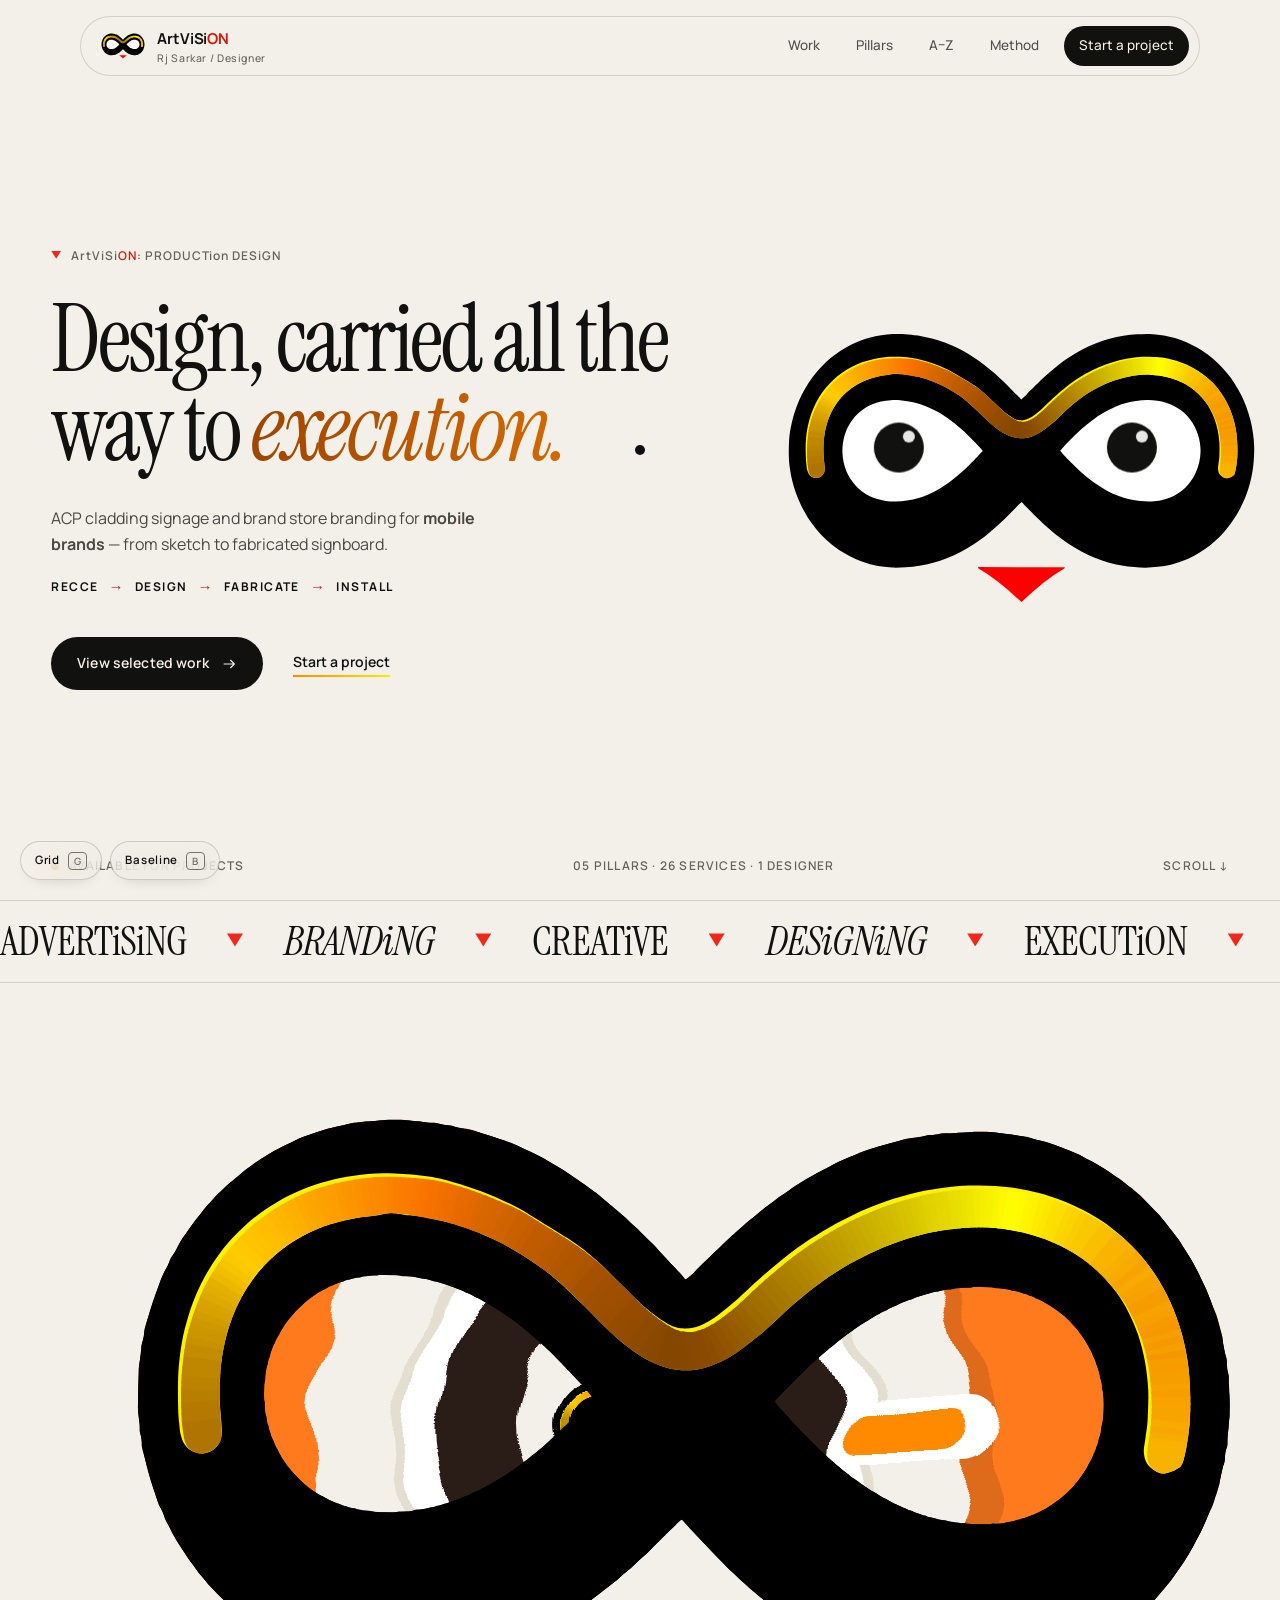
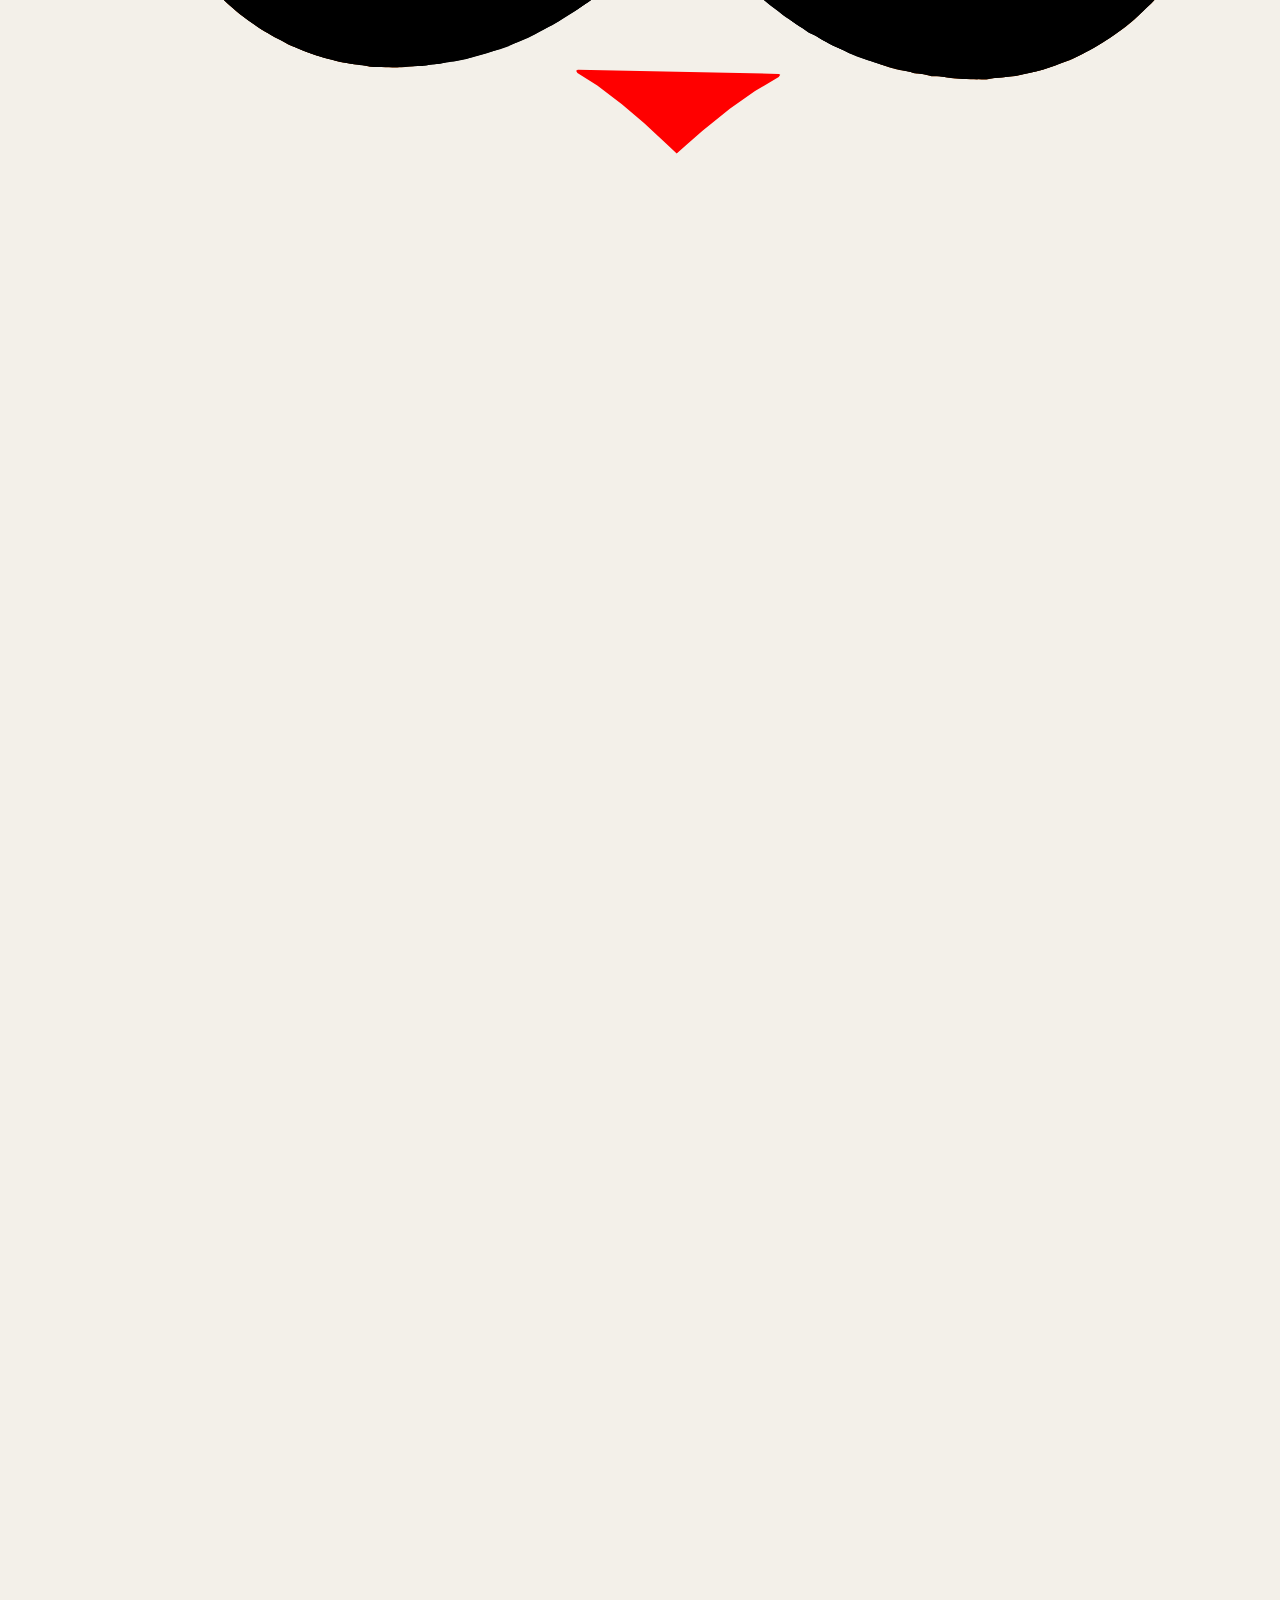
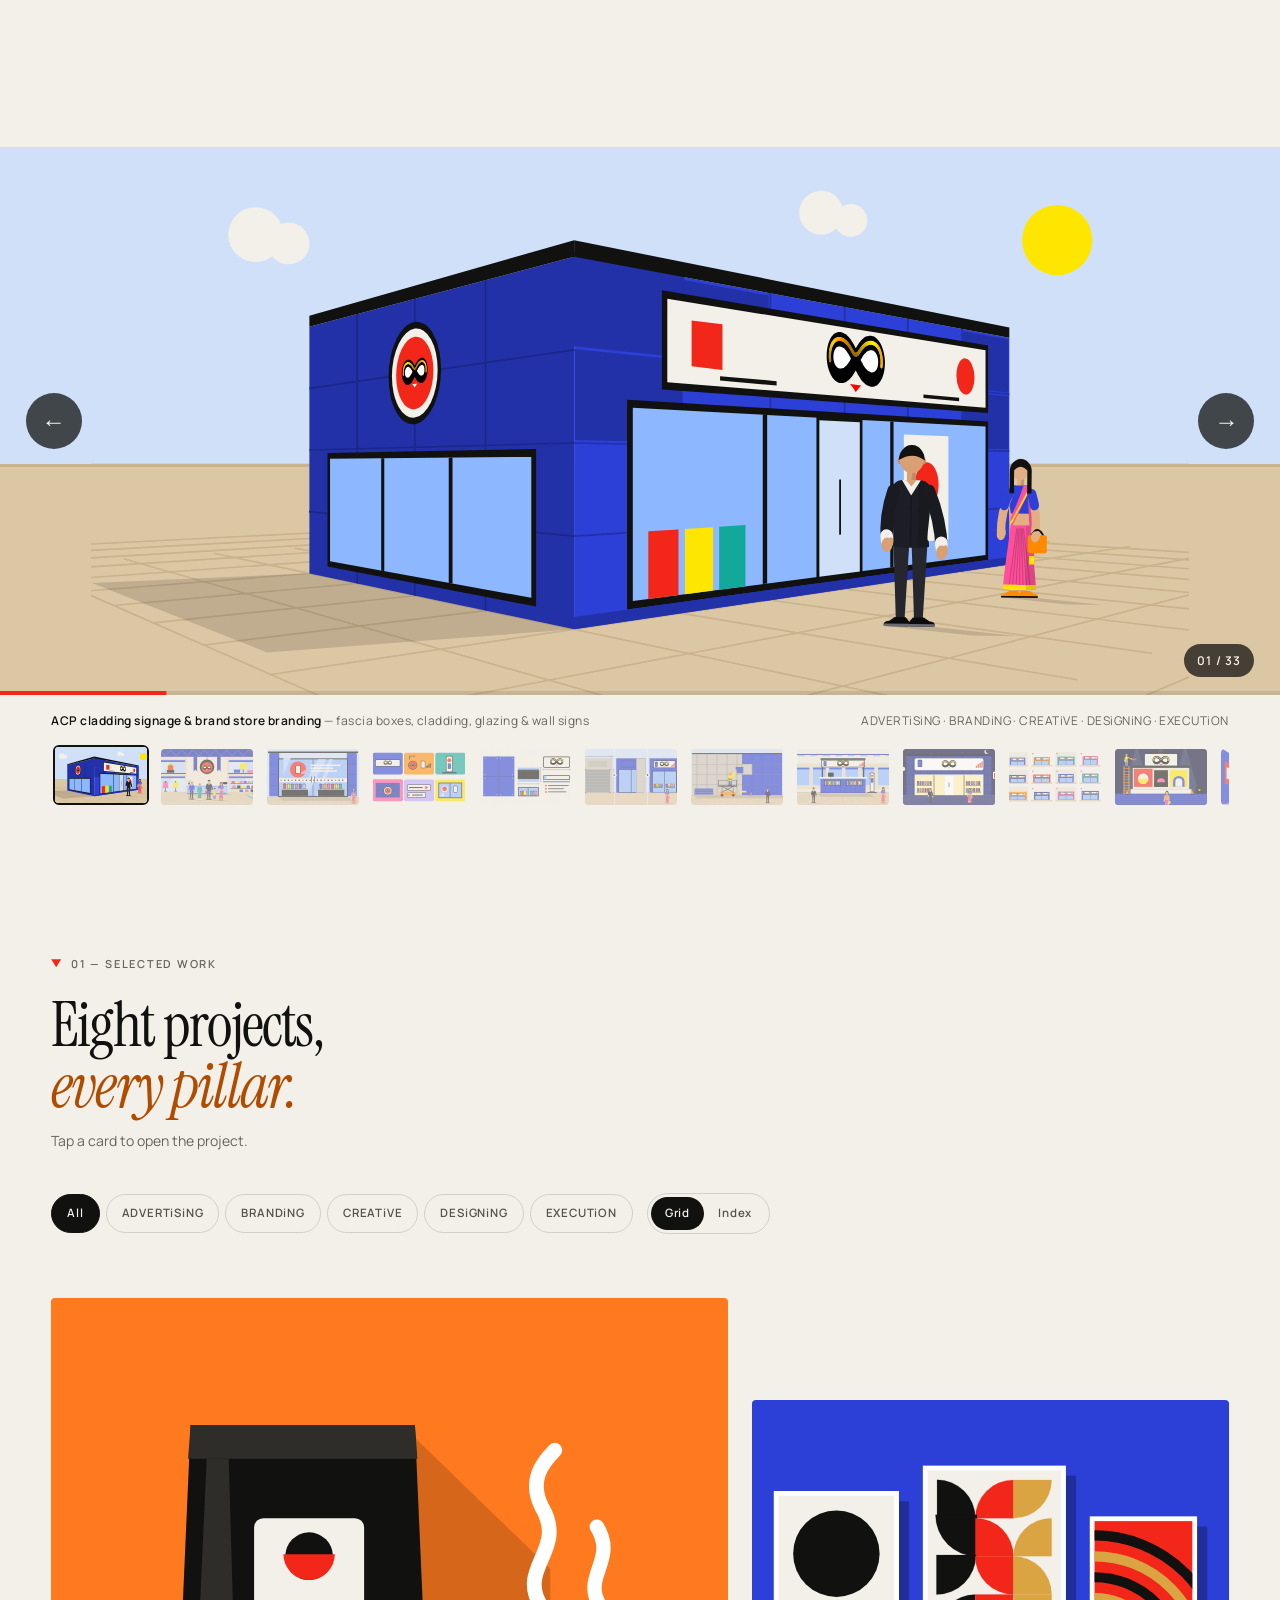
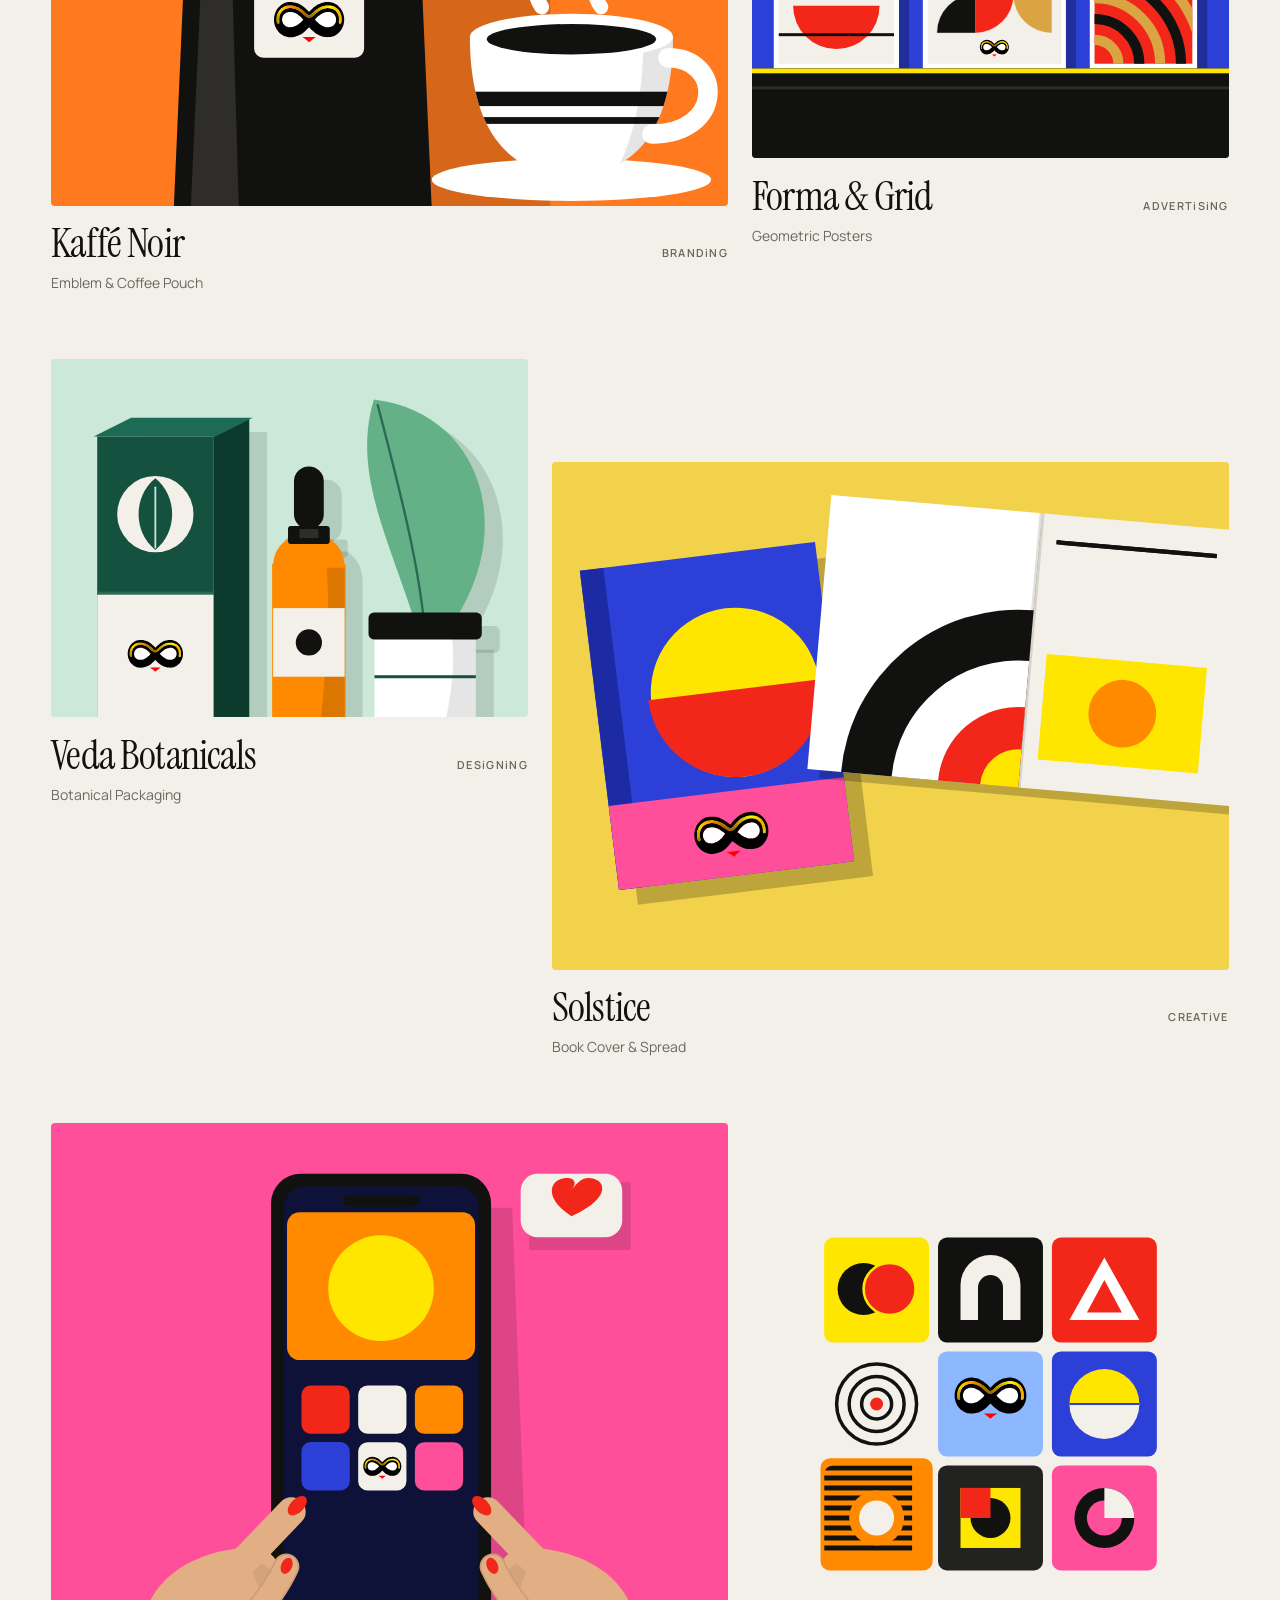
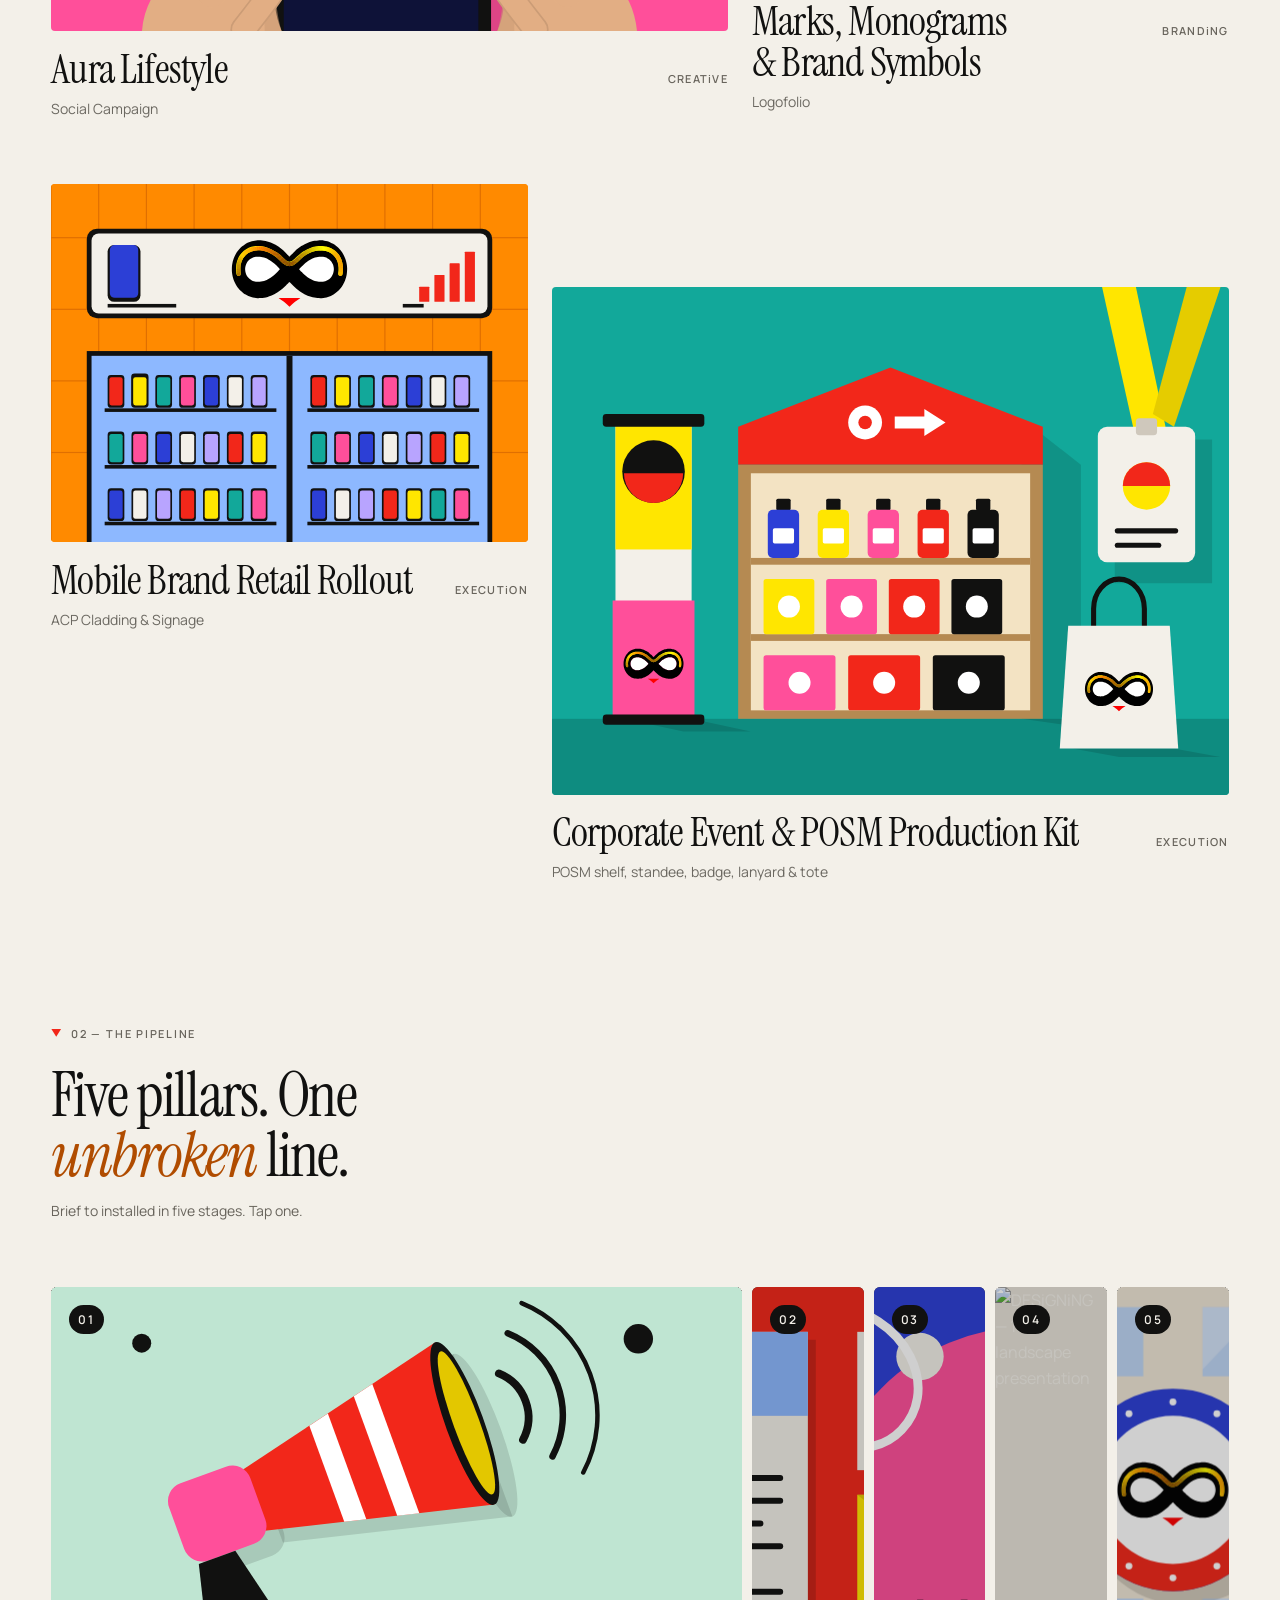
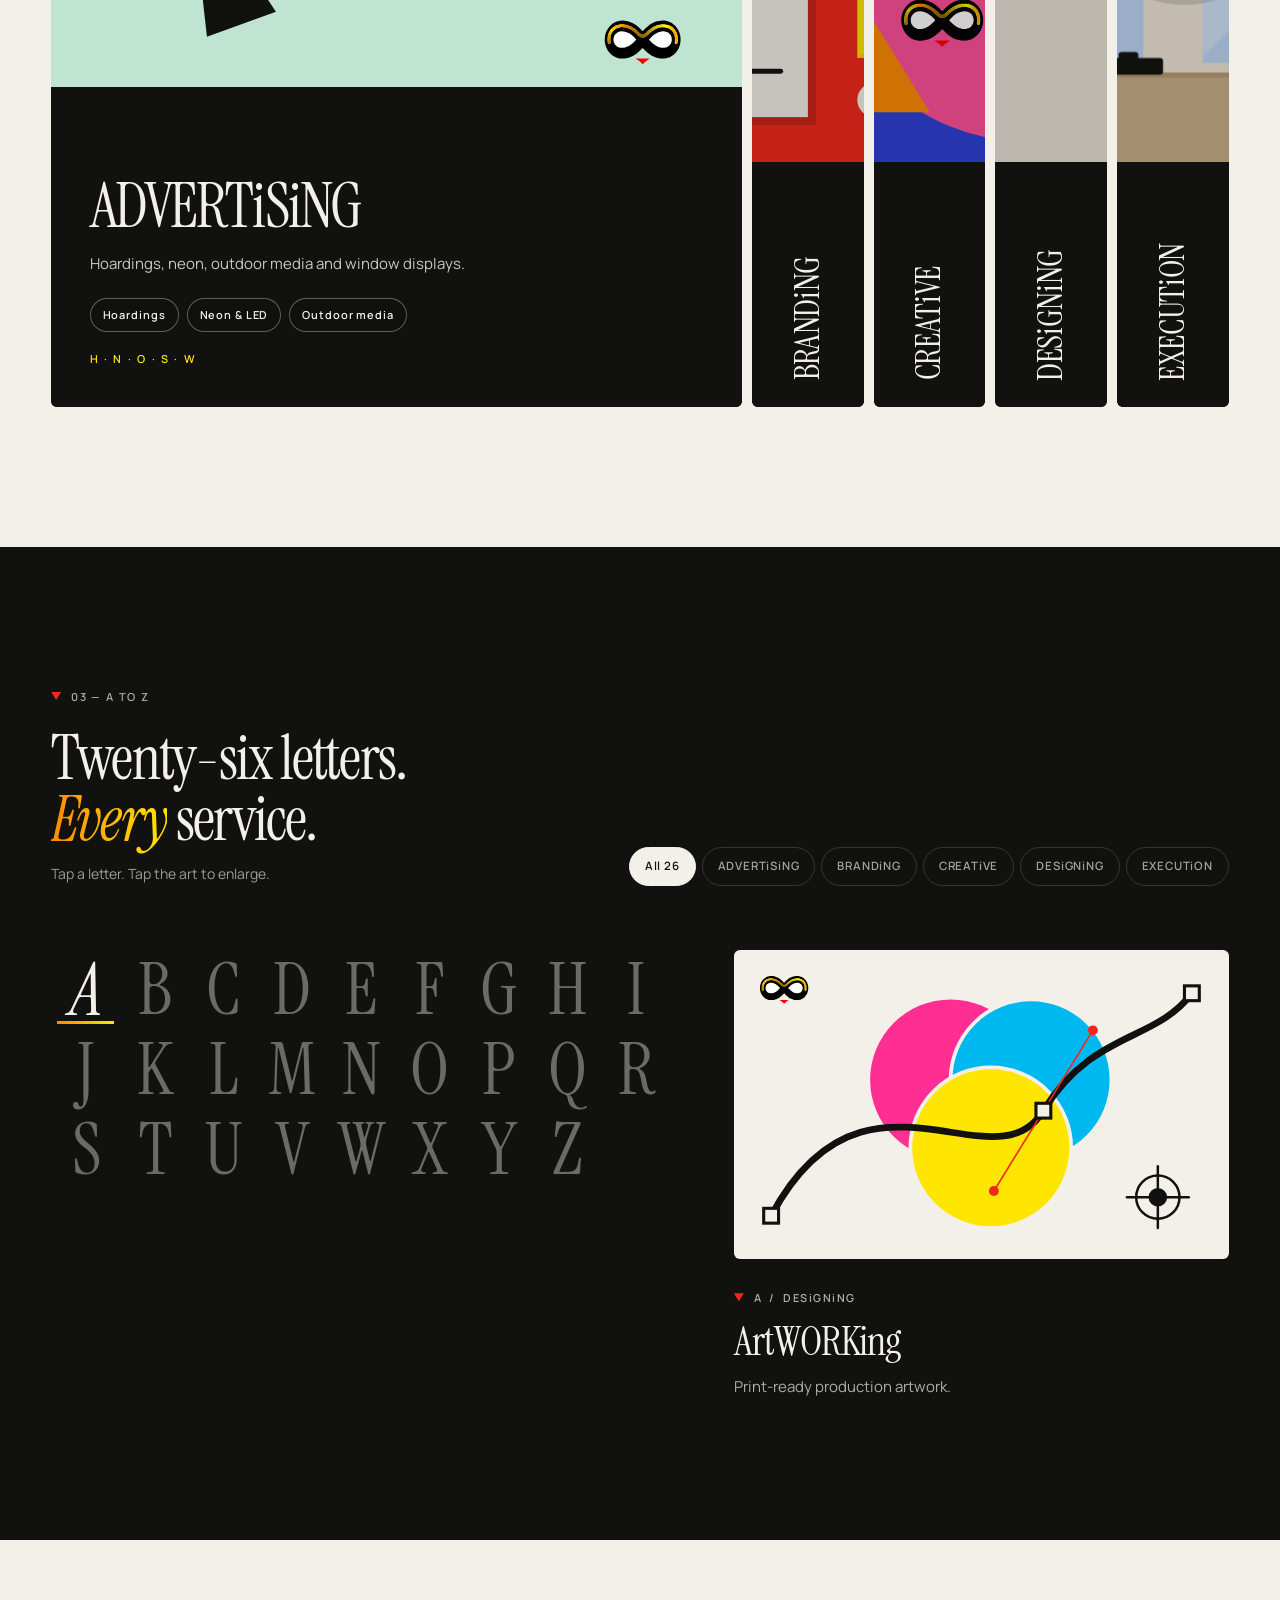
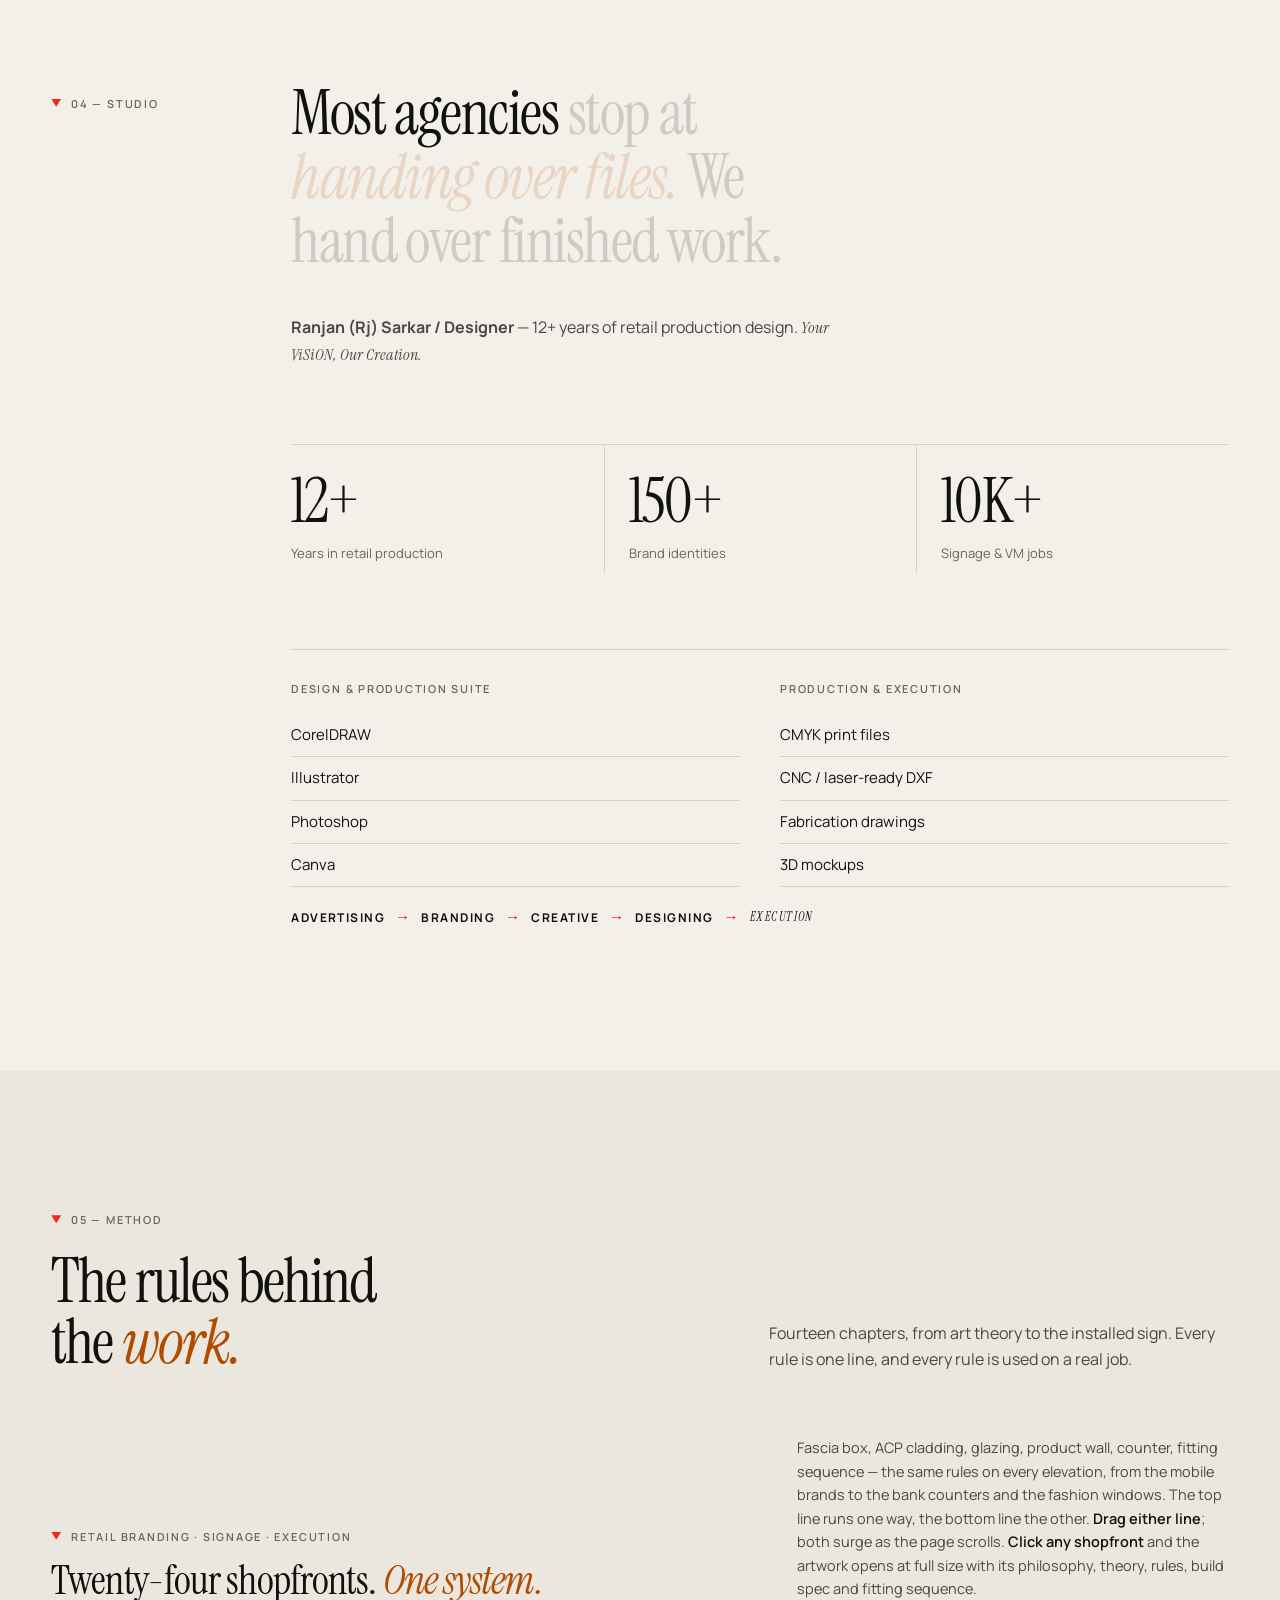
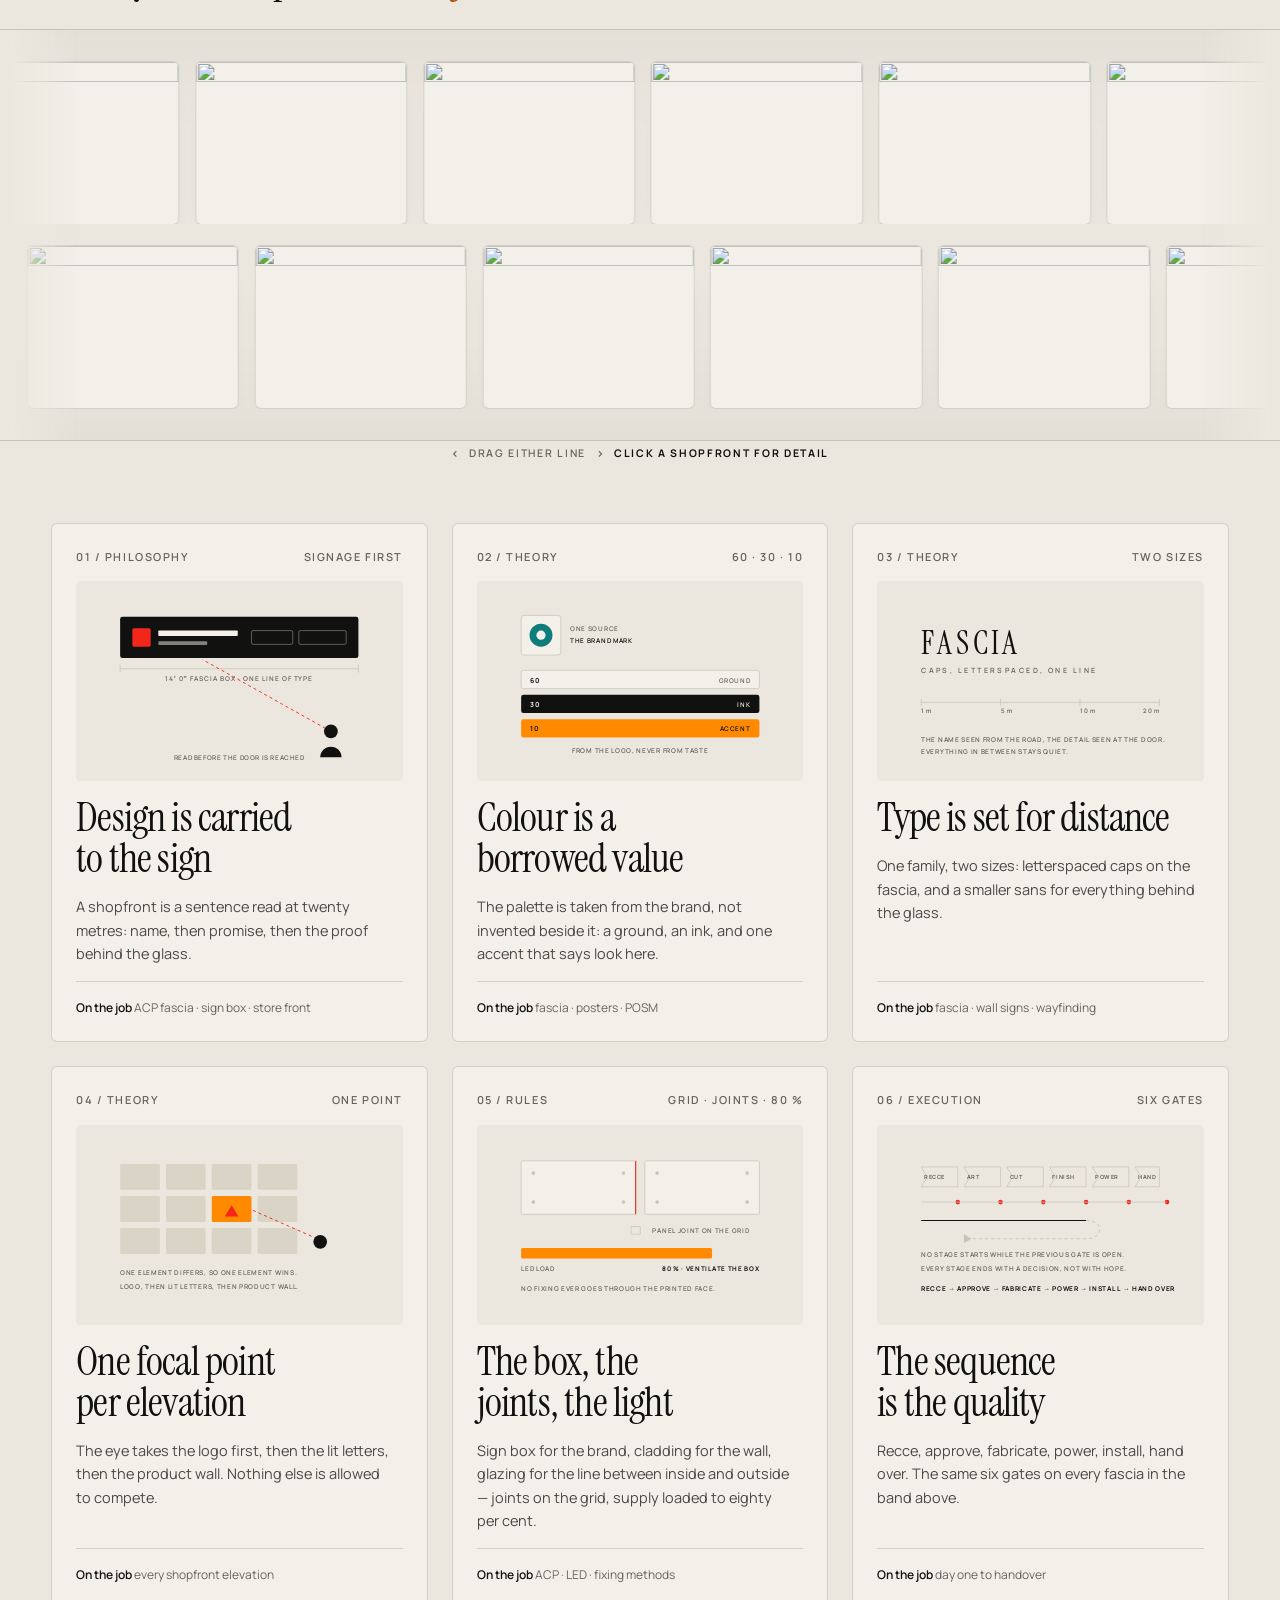
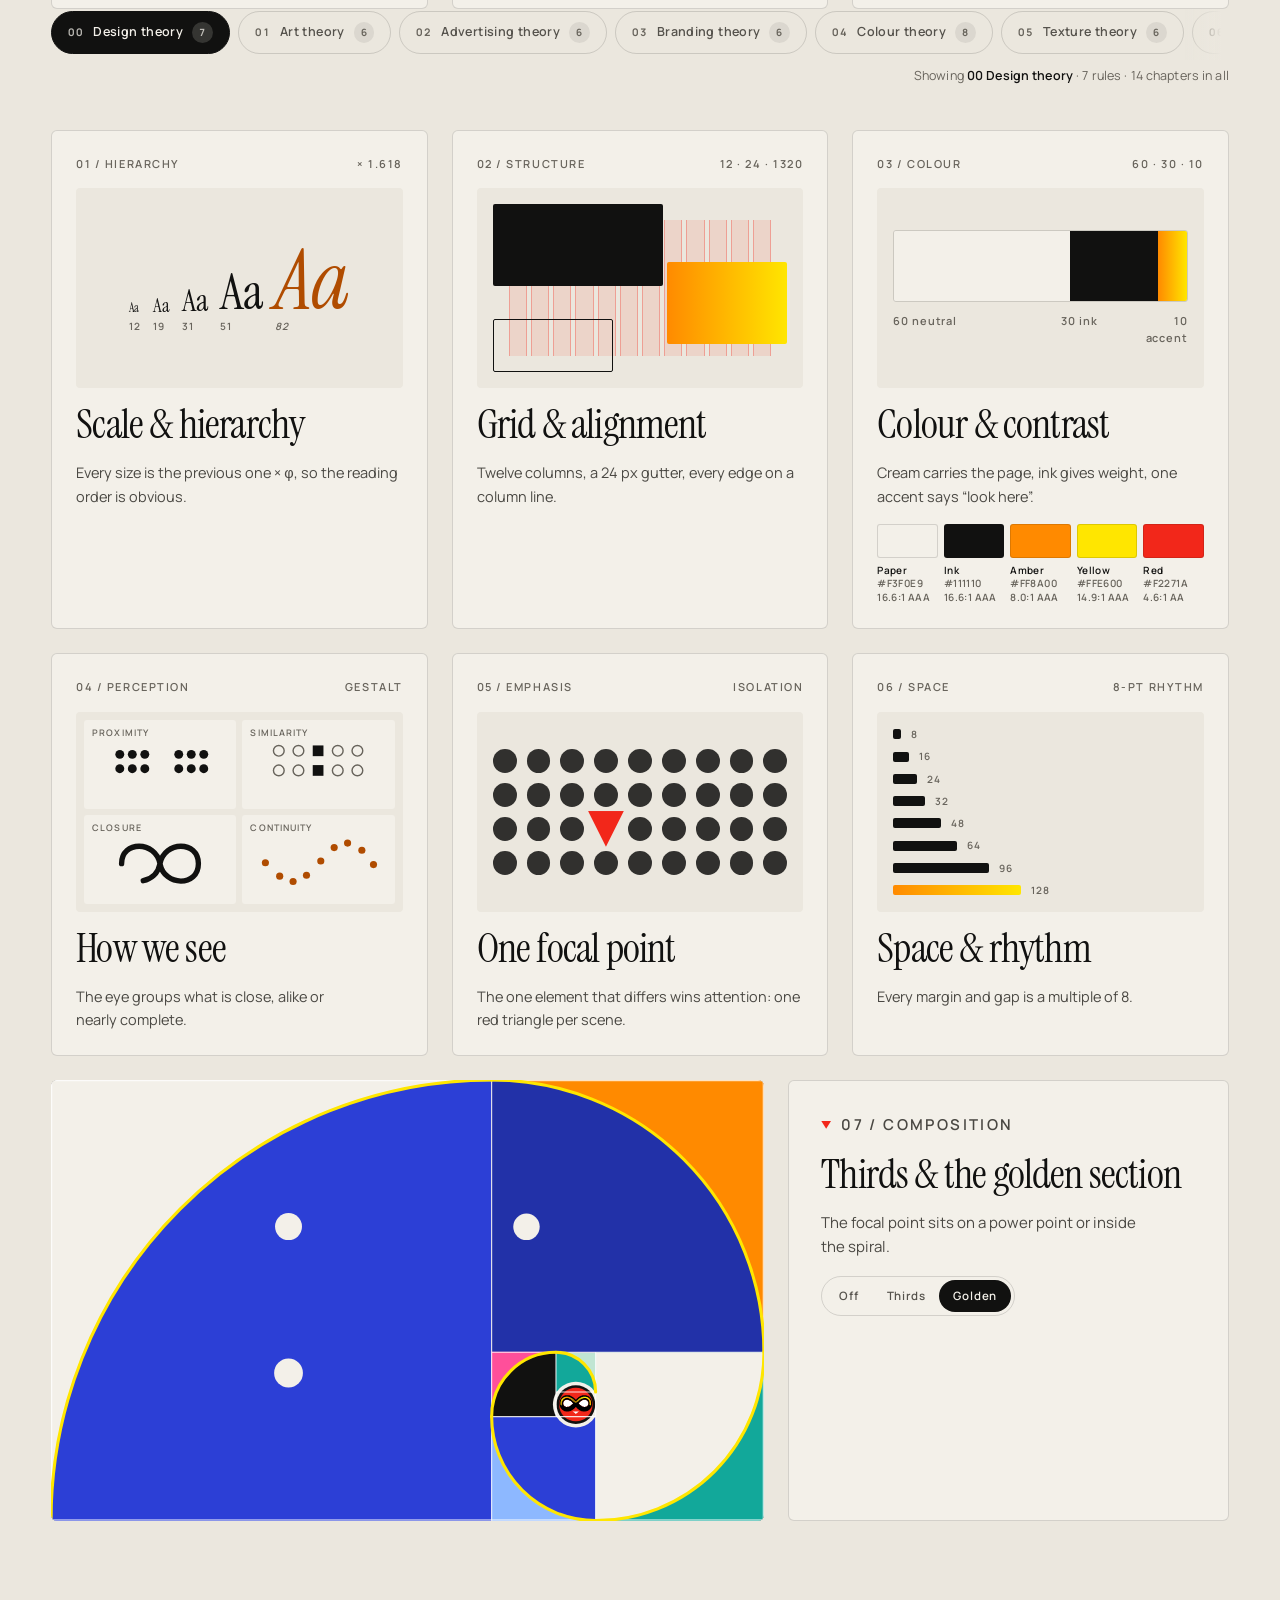
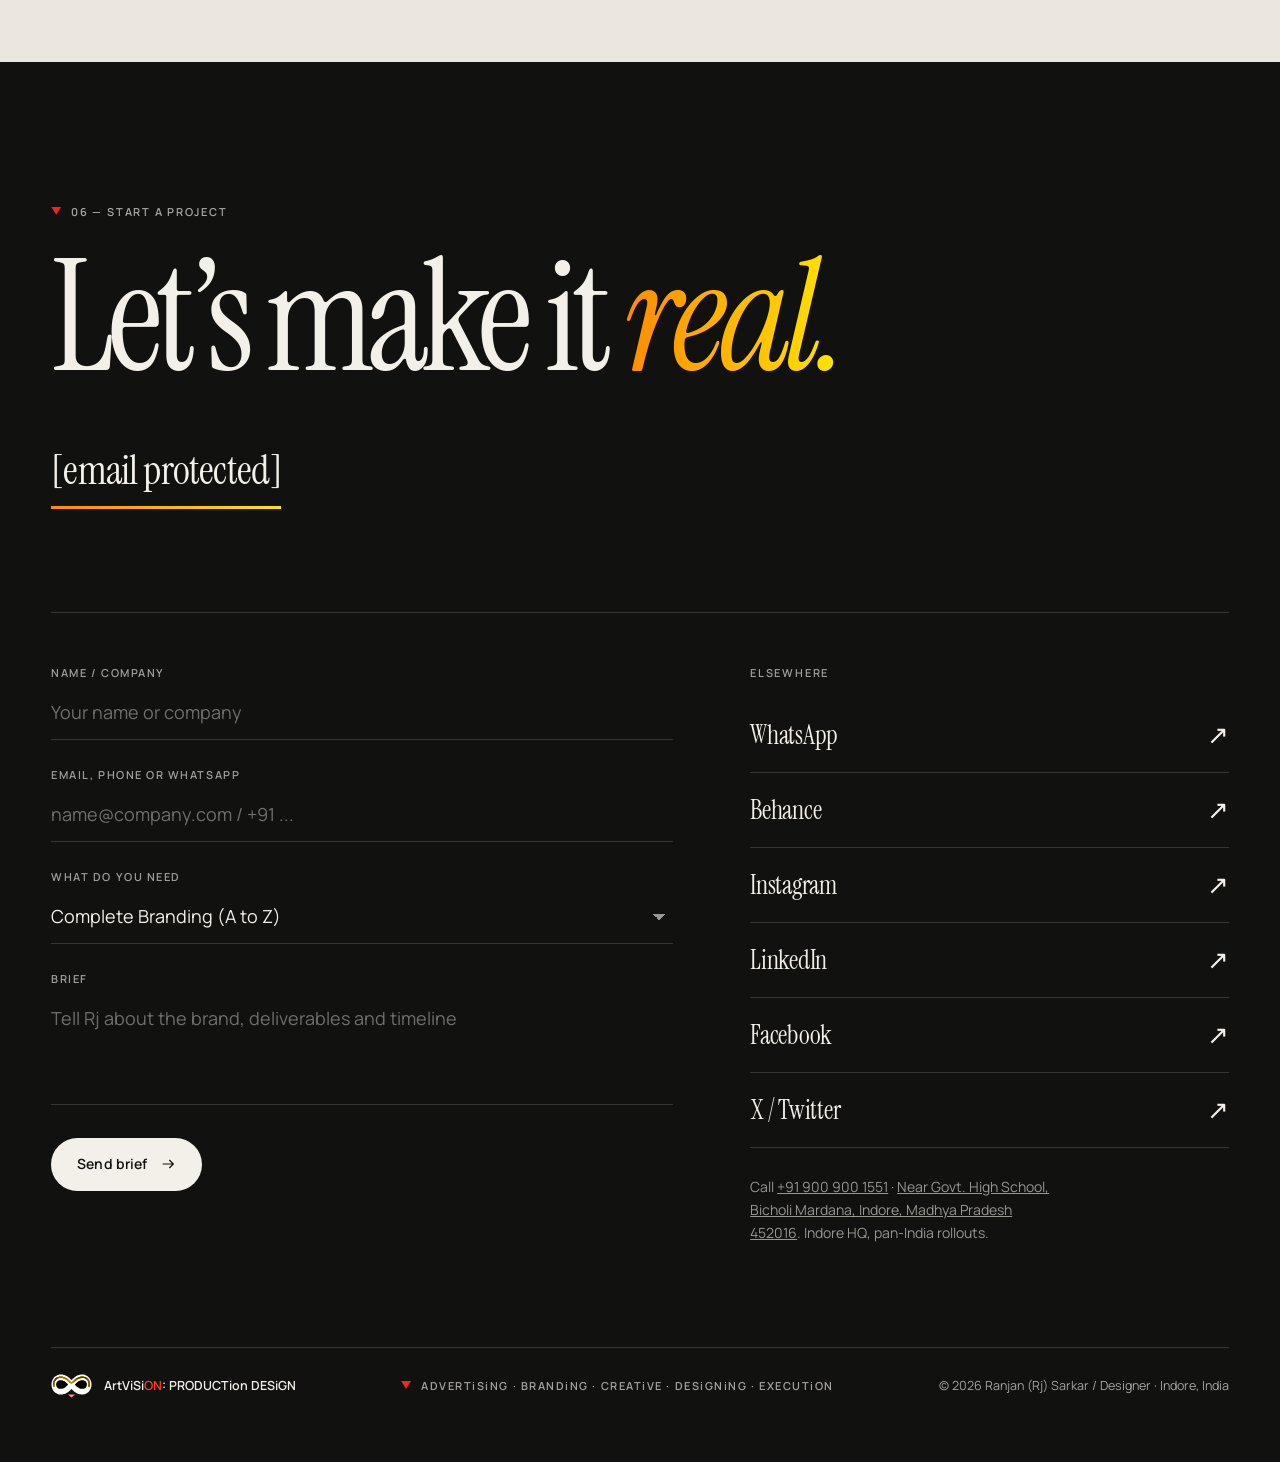
==== commit 32b0741e: "Add files via upload" ====
--- a/index.html
+++ b/index.html
@@ -19,8 +19,8 @@
 <link rel="apple-touch-icon" href="assets/favicon.png">
 <link rel="icon" href="assets/favicon.png">
 <link rel="preload" href="assets/fonts/InstrumentSerif-normal.woff2" as="font" type="font/woff2" crossorigin>
-<link rel="stylesheet" href="css/style.css?v=20261003z">
-<link rel="stylesheet" href="css/method.css?v=20261004z">
+<link rel="stylesheet" href="css/style.css?v=20261005ratio4">
+<link rel="stylesheet" href="css/method.css?v=20261005retail1">
 <script>document.documentElement.classList.add('js')</script>
 <script type="application/ld+json">{"@context": "https://schema.org", "@type": "ProfessionalService", "name": "ArtViSiON: PRODUCTion DESiGN", "founder": {"@type": "Person", "name": "Ranjan (Rj) Sarkar", "jobTitle": "Creative Lead — Advertising & Branding Specialist"}, "slogan": "Your ViSiON, Our Creation", "description": "360° A-to-Z production and end-to-end branding design to execution: signage, ACP cladding, brand store branding, packaging, visual merchandising and fabrication files.", "email": "rjsarkar@icloud.com", "telephone": "+919009001551", "address": {"@type": "PostalAddress", "streetAddress": "Near Govt. High School, Bicholi Mardana", "addressLocality": "Indore", "addressRegion": "Madhya Pradesh", "postalCode": "452016", "addressCountry": "IN"}, "sameAs": ["https://www.behance.net/ranjansark83", "https://www.instagram.com/artvision_studion/", "https://www.linkedin.com/in/rj-sarkar/", "https://www.facebook.com/ArtvisionDesign", "https://x.com/rj_sarkar83"]}</script>
 </head>
@@ -252,7 +252,213 @@
       <p class="intro rv" style="--d:.14s">Fourteen chapters, from art theory to the installed sign.
       Every rule is one line, and every rule is used on a real job.</p>
     </div>
-
+  </div>
+
+  <!-- 05a — retail branding: two lines of shopfronts, opposite directions -->
+  <div class="bw rv" id="brandwall">
+    <div class="wrap">
+      <div class="bw-head">
+        <div class="bw-title">
+          <p class="label"><i class="tri"></i>Retail branding &middot; signage &middot; execution</p>
+          <h3>Twenty-four shopfronts. <em>One system.</em></h3>
+        </div>
+        <p class="bw-lede">Fascia box, ACP cladding, glazing, product wall, counter, fitting sequence &mdash; the same
+        rules on every elevation, from the mobile brands to the bank counters and the fashion windows.
+        The top line runs one way, the bottom line the other. <b>Drag either line</b>; both surge as the page scrolls.
+        <b>Click any shopfront</b> and the artwork opens at full size with its philosophy, theory, rules, build spec and fitting sequence.</p>
+      </div>
+    </div>
+    <div class="bw-stage" id="bwStage" aria-label="Retail branding artwork — twenty-four shopfronts in two moving lines">
+      <div class="bw-row" id="bwRowA"><div class="bw-track" id="bwTrackA"></div></div>
+      <div class="bw-row" id="bwRowB"><div class="bw-track" id="bwTrackB"></div></div>
+      <div class="bw-fade l" aria-hidden="true"></div>
+      <div class="bw-fade r" aria-hidden="true"></div>
+    </div>
+
+    <section class="bw-sheet" id="bwSheet" hidden>
+      <div class="wrap">
+        <div class="bw-sheet-bar">
+          <p class="label"><i class="tri"></i>Retail branding artwork &middot; detail</p>
+          <button type="button" class="bw-close" id="bwClose" aria-label="Close artwork detail">Close <span aria-hidden="true">&times;</span></button>
+        </div>
+        <div class="bw-sheet-body">
+          <div class="bw-sheet-art">
+            <figure>
+              <img id="bwSheetImg" width="520" height="400" decoding="async" alt="">
+              <figcaption><span id="bwSheetCap"></span></figcaption>
+            </figure>
+          </div>
+          <div class="bw-sheet-info">
+            <div class="bw-sheet-idx"><span id="bwSheetNo">01 / 24</span><h3 id="bwSheetName">&nbsp;</h3></div>
+            <p class="bw-sheet-sub" id="bwSheetSub"></p>
+            <p class="bw-sheet-intro" id="bwSheetIntro"></p>
+            <div class="bw-sheet-cols">
+              <div><h4>Philosophy</h4><p id="bwSheetPhil"></p></div>
+              <div><h4>Theory</h4><p id="bwSheetTheory"></p></div>
+            </div>
+            <div class="bw-sheet-rules">
+              <h4>The rules on this elevation</h4>
+              <ol id="bwSheetRules"></ol>
+            </div>
+            <dl class="bw-sheet-spec" id="bwSheetSpec"></dl>
+            <div class="bw-sheet-gates">
+              <h4>Execution &middot; fitting sequence</h4>
+              <ol id="bwSheetGates"></ol>
+            </div>
+          </div>
+        </div>
+      </div>
+    </section>
+    <div class="wrap">
+      <p class="bw-hint" aria-hidden="true"><i>&#8249;</i> drag either line <i>&#8250;</i> <b>click a shopfront for detail</b></p>
+      <ul class="bw-list sr" id="bwList"></ul>
+    </div>
+  </div>
+
+  <!-- 05b — philosophy, theory and rules: the bridge into the chapters below -->
+  <div class="wrap">
+    <div class="lab-grid bw-phil rv">
+    <article class="lab-card">
+      <div class="lab-no"><span>01 / Philosophy</span><span>Signage first</span></div>
+      <div class="lab-fig"><svg class="pfig" viewBox="0 0 360 220" role="img" aria-hidden="true" focusable="false" preserveAspectRatio="xMidYMid meet">
+        <rect x="24" y="26" width="312" height="54" rx="3" fill="#111110" class="mk" style="animation-delay:-0.02s;--k:.5"/>
+        <rect x="40" y="41" width="24" height="24" rx="2" fill="#F2271A" class="mk" style="animation-delay:-1.17s;--k:.32"/>
+        <rect x="74" y="44" width="104" height="7" rx="1" fill="#F3F0E9" class="mk" style="animation-delay:-0.36s;--k:.32"/>
+        <rect x="74" y="58" width="64" height="5" rx="1" fill="#F3F0E9" opacity=".5"/>
+        <rect x="196" y="44" width="54" height="18" rx="2" fill="none" stroke="#F3F0E9" stroke-opacity=".45" class="md" pathLength="1" style="animation-delay:-0.76s"/>
+        <rect x="258" y="44" width="62" height="18" rx="2" fill="none" stroke="#F3F0E9" stroke-opacity=".45" class="md" pathLength="1" style="animation-delay:-0.33s"/>
+        <path d="M24 94h312" stroke="#C9C4B8" stroke-width="1"/>
+        <path d="M24 89v10M336 89v10" stroke="#C9C4B8" stroke-width="1" class="md" pathLength="1" style="animation-delay:-0.52s"/>
+        <text x="180" y="110" font-size="8.6" font-weight="600" letter-spacing="1.3" fill="#68645C" text-anchor="middle">14&#8242; 0&#8243; FASCIA BOX &#183; ONE LINE OF TYPE</text>
+        <path d="M300 176L132 82" stroke="#F2271A" stroke-width="1.2" stroke-dasharray="4 4" class="mb" style="animation-delay:-0.85s"/>
+        <circle cx="300" cy="176" r="9" fill="#111110" class="mp" style="animation-delay:-0.88s;--s:1.22"/>
+        <path d="M286 210a14 14 0 0 1 28 0z" fill="#111110" class="mp" style="animation-delay:-0.09s;--s:1.09"/>
+        <text x="180" y="214" font-size="8.4" font-weight="600" letter-spacing=".8" fill="#68645C" text-anchor="middle">READ BEFORE THE DOOR IS REACHED</text>
+      </svg></div>
+      <h3>Design is carried to the sign</h3>
+      <p>A shopfront is a sentence read at twenty metres: name, then promise, then the proof behind the glass.</p>
+      <div class="see"><b>On the job</b> ACP fascia &middot; sign box &middot; store front</div>
+    </article>
+
+    <article class="lab-card">
+      <div class="lab-no"><span>02 / Theory</span><span>60 &middot; 30 &middot; 10</span></div>
+      <div class="lab-fig"><svg class="pfig" viewBox="0 0 360 220" role="img" aria-hidden="true" focusable="false" preserveAspectRatio="xMidYMid meet">
+        <rect x="24" y="24" width="52" height="52" rx="4" fill="#F3F0E9" stroke="#C9C4B8" stroke-width="1" class="mk" style="animation-delay:-0.81s;--k:.32"/>
+        <circle cx="50" cy="50" r="15" fill="#0E7C7B" class="mp" style="animation-delay:-0.80s;--s:1.22"/>
+        <circle cx="50" cy="50" r="6" fill="#F3F0E9" class="mp" style="animation-delay:-0.60s;--s:1.12"/>
+        <text x="88" y="45" font-size="8.4" font-weight="600" letter-spacing=".9" fill="#68645C" class="mt" style="animation-delay:-1.15s;--l0:.9px">ONE SOURCE</text>
+        <text x="88" y="60" font-size="8.4" font-weight="600" letter-spacing=".9" fill="#111110">THE BRAND MARK</text>
+        <rect x="24" y="96" width="312" height="24" rx="3" fill="#F3F0E9" stroke="#C9C4B8" stroke-width="1" class="mk" style="animation-delay:-0.29s;--k:.5"/>
+        <rect x="24" y="128" width="312" height="24" rx="3" fill="#111110" class="mk" style="animation-delay:-1.14s;--k:.5"/>
+        <rect x="24" y="160" width="312" height="24" rx="3" fill="#FF8A00"/>
+        <text x="36" y="112" font-size="9" font-weight="700" letter-spacing="1.4" fill="#111110">60</text>
+        <text x="36" y="144" font-size="9" font-weight="700" letter-spacing="1.4" fill="#F3F0E9">30</text>
+        <text x="36" y="176" font-size="9" font-weight="700" letter-spacing="1.4" fill="#111110">10</text>
+        <text x="324" y="112" font-size="8.4" font-weight="600" letter-spacing=".8" fill="#68645C" text-anchor="end">GROUND</text>
+        <text x="324" y="144" font-size="8.4" font-weight="600" letter-spacing=".8" fill="#EBE7DE" text-anchor="end">INK</text>
+        <text x="324" y="176" font-size="8.4" font-weight="600" letter-spacing=".8" fill="#111110" text-anchor="end">ACCENT</text>
+        <text x="180" y="204" font-size="8.6" font-weight="600" letter-spacing=".9" fill="#68645C" text-anchor="middle">FROM THE LOGO, NEVER FROM TASTE</text>
+      </svg></div>
+      <h3>Colour is a borrowed value</h3>
+      <p>The palette is taken from the brand, not invented beside it: a ground, an ink, and one accent that says look here.</p>
+      <div class="see"><b>On the job</b> fascia &middot; posters &middot; POSM</div>
+    </article>
+
+    <article class="lab-card">
+      <div class="lab-no"><span>03 / Theory</span><span>Two sizes</span></div>
+      <div class="lab-fig"><svg class="pfig" viewBox="0 0 360 220" role="img" aria-hidden="true" focusable="false" preserveAspectRatio="xMidYMid meet">
+        <text x="24" y="74" font-size="42" font-weight="400" letter-spacing="5" fill="#111110" class="pf-serif mt" style="animation-delay:-1.34s;--l0:5px">FASCIA</text>
+        <text x="24" y="100" font-size="9.4" font-weight="600" letter-spacing="3.2" fill="#68645C" class="mt" style="animation-delay:-0.41s;--l0:3.2px">CAPS, LETTERSPACED, ONE LINE</text>
+        <path d="M24 138h312" stroke="#C9C4B8" stroke-width="1"/>
+        <path d="M24 133v10M128 133v10M232 133v10M336 133v10" stroke="#C9C4B8" stroke-width="1" class="md" pathLength="1" style="animation-delay:-0.73s"/>
+        <text x="24" y="152" font-size="8" font-weight="600" letter-spacing=".8" fill="#68645C">1 m</text>
+        <text x="128" y="152" font-size="8" font-weight="600" letter-spacing=".8" fill="#68645C">5 m</text>
+        <text x="232" y="152" font-size="8" font-weight="600" letter-spacing=".8" fill="#68645C">10 m</text>
+        <text x="336" y="152" font-size="8" font-weight="600" letter-spacing=".8" fill="#68645C" text-anchor="end">20 m</text>
+        <rect x="24" y="168" width="312" height="1" fill="#EBE7DE" class="mk" style="animation-delay:-1.13s;--k:.5"/>
+        <text x="24" y="190" font-size="8.6" font-weight="600" letter-spacing=".9" fill="#68645C">THE NAME SEEN FROM THE ROAD, THE DETAIL SEEN AT THE DOOR.</text>
+        <text x="24" y="206" font-size="8.6" font-weight="600" letter-spacing=".9" fill="#68645C">EVERYTHING IN BETWEEN STAYS QUIET.</text>
+      </svg></div>
+      <h3>Type is set for distance</h3>
+      <p>One family, two sizes: letterspaced caps on the fascia, and a smaller sans for everything behind the glass.</p>
+      <div class="see"><b>On the job</b> fascia &middot; wall signs &middot; wayfinding</div>
+    </article>
+
+    <article class="lab-card">
+      <div class="lab-no"><span>04 / Theory</span><span>One point</span></div>
+      <div class="lab-fig"><svg class="pfig" viewBox="0 0 360 220" role="img" aria-hidden="true" focusable="false" preserveAspectRatio="xMidYMid meet">
+        <g fill="#D9D4C6" class="mp" style="animation-delay:-1.40s;--s:1.05">
+          <rect x="24" y="30" width="52" height="34" rx="2"/><rect x="84" y="30" width="52" height="34" rx="2"/>
+          <rect x="144" y="30" width="52" height="34" rx="2"/><rect x="204" y="30" width="52" height="34" rx="2"/>
+          <rect x="24" y="72" width="52" height="34" rx="2"/><rect x="84" y="72" width="52" height="34" rx="2"/>
+          <rect x="204" y="72" width="52" height="34" rx="2"/><rect x="24" y="114" width="52" height="34" rx="2"/>
+          <rect x="84" y="114" width="52" height="34" rx="2"/><rect x="144" y="114" width="52" height="34" rx="2"/>
+          <rect x="204" y="114" width="52" height="34" rx="2"/>
+        </g>
+        <rect x="144" y="72" width="52" height="34" rx="2" fill="#FF8A00" class="mk" style="animation-delay:-0.26s;--k:.32"/>
+        <path d="M170 84l9 15h-18z" fill="#F2271A"/>
+        <path d="M282 128L196 90" stroke="#F2271A" stroke-width="1.2" stroke-dasharray="4 4" class="mb" style="animation-delay:-1.00s"/>
+        <circle cx="286" cy="132" r="9" fill="#111110" class="mp" style="animation-delay:-1.18s;--s:1.22"/>
+        <text x="24" y="176" font-size="8.6" font-weight="600" letter-spacing=".9" fill="#68645C" class="mt" style="animation-delay:-0.27s;--l0:.9px">ONE ELEMENT DIFFERS, SO ONE ELEMENT WINS.</text>
+        <text x="24" y="194" font-size="8.6" font-weight="600" letter-spacing=".9" fill="#68645C" class="mt" style="animation-delay:-0.94s;--l0:.9px">LOGO, THEN LIT LETTERS, THEN PRODUCT WALL.</text>
+      </svg></div>
+      <h3>One focal point per elevation</h3>
+      <p>The eye takes the logo first, then the lit letters, then the product wall. Nothing else is allowed to compete.</p>
+      <div class="see"><b>On the job</b> every shopfront elevation</div>
+    </article>
+
+    <article class="lab-card">
+      <div class="lab-no"><span>05 / Rules</span><span>Grid &middot; joints &middot; 80 %</span></div>
+      <div class="lab-fig"><svg class="pfig" viewBox="0 0 360 220" role="img" aria-hidden="true" focusable="false" preserveAspectRatio="xMidYMid meet">
+        <rect x="24" y="26" width="150" height="70" rx="2" fill="#F3F0E9" stroke="#C9C4B8" stroke-width="1" class="mk" style="animation-delay:-0.55s;--k:.5"/>
+        <rect x="186" y="26" width="150" height="70" rx="2" fill="#F3F0E9" stroke="#C9C4B8" stroke-width="1" class="mk" style="animation-delay:-0.96s;--k:.5"/>
+        <g fill="#C9C4B8" class="mp" style="animation-delay:-0.16s;--s:1.05"><circle cx="40" cy="42" r="2.4"/><circle cx="158" cy="42" r="2.4"/><circle cx="40" cy="80" r="2.4"/><circle cx="158" cy="80" r="2.4"/>
+          <circle cx="202" cy="42" r="2.4"/><circle cx="320" cy="42" r="2.4"/><circle cx="202" cy="80" r="2.4"/><circle cx="320" cy="80" r="2.4"/></g>
+        <path d="M174 26v70" stroke="#F2271A" stroke-width="1.4"/>
+        <path d="M168 112h12v10h-12z" fill="none" stroke="#C9C4B8" stroke-width="1" class="md" pathLength="1" style="animation-delay:-0.02s"/>
+        <text x="196" y="121" font-size="8.4" font-weight="600" letter-spacing=".9" fill="#68645C">PANEL JOINT ON THE GRID</text>
+        <rect x="24" y="140" width="312" height="14" rx="2" fill="#EBE7DE" class="mk" style="animation-delay:-0.19s;--k:.5"/>
+        <rect x="24" y="140" width="250" height="14" rx="2" fill="#FF8A00" class="mp" style="animation-delay:-0.16s;--s:1.09"/>
+        <text x="24" y="170" font-size="8.4" font-weight="600" letter-spacing=".9" fill="#68645C">LED LOAD</text>
+        <text x="336" y="170" font-size="8.4" font-weight="700" letter-spacing=".9" fill="#111110" text-anchor="end">80 % &#183; VENTILATE THE BOX</text>
+        <text x="24" y="196" font-size="8.6" font-weight="600" letter-spacing=".9" fill="#68645C">NO FIXING EVER GOES THROUGH THE PRINTED FACE.</text>
+      </svg></div>
+      <h3>The box, the joints, the light</h3>
+      <p>Sign box for the brand, cladding for the wall, glazing for the line between inside and outside &mdash; joints on the grid, supply loaded to eighty per cent.</p>
+      <div class="see"><b>On the job</b> ACP &middot; LED &middot; fixing methods</div>
+    </article>
+
+    <article class="lab-card">
+      <div class="lab-no"><span>06 / Execution</span><span>Six gates</span></div>
+      <div class="lab-fig"><svg class="pfig" viewBox="0 0 360 220" role="img" aria-hidden="true" focusable="false" preserveAspectRatio="xMidYMid meet">
+        <g fill="#EBE7DE" stroke="#C9C4B8" stroke-width="1" class="mp" style="animation-delay:-0.60s;--s:1.05">
+          <path d="M24 34h48v26H24l8-13z"/><path d="M80 34h48v26H80l8-13z"/><path d="M136 34h48v26h-48l8-13z"/>
+          <path d="M192 34h48v26h-48l8-13z"/><path d="M248 34h48v26h-48l8-13z"/><path d="M304 34h32v26h-32l8-13z"/>
+        </g>
+        <g font-size="7.4" font-weight="700" letter-spacing=".7" fill="#68645C" class="mp" style="animation-delay:-1.01s;--s:1.05">
+          <text x="28" y="50" class="mt" style="animation-delay:-0.09s;--l0:0px">RECCE</text><text x="84" y="50" class="mt" style="animation-delay:-0.98s;--l0:0px">ART</text><text x="140" y="50">CUT</text>
+          <text x="196" y="50">FINISH</text><text x="252" y="50">POWER</text><text x="308" y="50">HAND</text>
+        </g>
+        <g fill="#F2271A">
+          <circle cx="72" cy="80" r="3"/><circle cx="128" cy="80" r="3"/><circle cx="184" cy="80" r="3"/>
+          <circle cx="240" cy="80" r="3"/><circle cx="296" cy="80" r="3"/><circle cx="346" cy="80" r="3"/>
+        </g>
+        <path d="M24 80h322" stroke="#C9C4B8" stroke-width="1"/>
+        <path d="M24 104h216" stroke="#111110" stroke-width="1.4"/>
+        <path d="M240 104c24 0 24 24 0 24H80" stroke="#C9C4B8" stroke-width="1.2" fill="none" stroke-dasharray="4 4" class="mb" style="animation-delay:-0.90s"/>
+        <path d="M80 122l10 6-10 6z" fill="#C9C4B8" class="mp" style="animation-delay:-0.52s;--s:1.06"/>
+        <text x="24" y="152" font-size="8.6" font-weight="600" letter-spacing=".9" fill="#68645C">NO STAGE STARTS WHILE THE PREVIOUS GATE IS OPEN.</text>
+        <text x="24" y="170" font-size="8.6" font-weight="600" letter-spacing=".9" fill="#68645C">EVERY STAGE ENDS WITH A DECISION, NOT WITH HOPE.</text>
+        <text x="24" y="196" font-size="8.6" font-weight="700" letter-spacing=".9" fill="#111110">RECCE &#8594; APPROVE &#8594; FABRICATE &#8594; POWER &#8594; INSTALL &#8594; HAND OVER</text>
+      </svg></div>
+      <h3>The sequence is the quality</h3>
+      <p>Recce, approve, fabricate, power, install, hand over. The same six gates on every fascia in the band above.</p>
+      <div class="see"><b>On the job</b> day one to handover</div>
+    </article>
+    </div>
+  </div>
+
+  <div class="wrap">
     <div class="tabs-wrap rv">
       <div class="tabs" id="tabs" role="tablist" aria-label="Method chapters">
         <button class="tab on" id="tb-design" role="tab" aria-selected="true" aria-controls="t-design" data-t="t-design"><b>00</b> Design theory <i>7</i></button>
@@ -360,7 +566,7 @@
       <div class="tgrid">
       <article class="tile rv" style="--d:0.00s">
         <div class="tile-no"><span>Art 01</span><span>1 / 6</span></div>
-        <div class="tile-fig"><svg class="tfig" width="360" height="240" viewBox="0 0 360 240" role="img" aria-hidden="true" focusable="false" preserveAspectRatio="xMidYMid meet"><rect x="24" y="30" width="76" height="74" rx="4" fill="#F3F0E9" stroke="#C9C4B8" stroke-width="1"/><path d="M44 69L80 57" fill="none" stroke="#111110" stroke-width="2" stroke-linecap="butt"/><text x="62" y="98" fill="#68645C" font-size="9.5" font-weight="600" letter-spacing="1" text-anchor="middle">LINE</text><rect x="108" y="30" width="76" height="74" rx="4" fill="#F3F0E9" stroke="#C9C4B8" stroke-width="1"/><circle cx="146" cy="63" r="13" fill="#111110"/><text x="146" y="98" fill="#68645C" font-size="9.5" font-weight="600" letter-spacing="1" text-anchor="middle">SHAPE</text><rect x="192" y="30" width="76" height="74" rx="4" fill="#F3F0E9" stroke="#C9C4B8" stroke-width="1"/><path d="M218 73L232 65L242 54L227 60Z" fill="#EBE7DE" stroke="#111110" stroke-width="1.3" stroke-linecap="round" stroke-linejoin="round"/><path d="M218 73L218 62L232 55L232 65Z" fill="#68645C" stroke="#111110" stroke-width="1.3" stroke-linecap="round" stroke-linejoin="round"/><text x="230" y="98" fill="#68645C" font-size="9.5" font-weight="600" letter-spacing="1" text-anchor="middle">FORM</text><rect x="276" y="30" width="76" height="74" rx="4" fill="#F3F0E9" stroke="#C9C4B8" stroke-width="1"/><rect x="300" y="52" width="28" height="22" fill="#EBE7DE" stroke="#C9C4B8" stroke-width="1"/><circle cx="318" cy="66" r="6" fill="#111110"/><path d="M300 74L314 59L328 74" fill="none" stroke="#68645C" stroke-width="1" stroke-linecap="round" stroke-linejoin="round" stroke-dasharray="3 3"/><text x="314" y="98" fill="#68645C" font-size="9.5" font-weight="600" letter-spacing="1" text-anchor="middle">SPACE</text><rect x="24" y="116" width="76" height="74" rx="4" fill="#F3F0E9" stroke="#C9C4B8" stroke-width="1"/><rect x="47" y="142" width="7.5" height="14" fill="#111110"/><rect x="54.5" y="142" width="7.5" height="14" fill="#5B5850"/><rect x="62" y="142" width="7.5" height="14" fill="#A9A49A"/><rect x="69.5" y="142" width="7.5" height="14" fill="#EBE7DE"/><text x="62" y="184" fill="#68645C" font-size="9.5" font-weight="600" letter-spacing="1" text-anchor="middle">TONE</text><rect x="108" y="116" width="76" height="74" rx="4" fill="#F3F0E9" stroke="#C9C4B8" stroke-width="1"/><rect x="131" y="142" width="10" height="14" fill="#F2271A"/><rect x="141" y="142" width="10" height="14" fill="#FF8A00"/><rect x="151" y="142" width="10" height="14" fill="#FFE600"/><text x="146" y="184" fill="#68645C" font-size="9.5" font-weight="600" letter-spacing="1" text-anchor="middle">COLOUR</text><rect x="192" y="116" width="76" height="74" rx="4" fill="#F3F0E9" stroke="#C9C4B8" stroke-width="1"/><circle cx="218" cy="143" r="1.7" fill="#68645C"/><circle cx="226" cy="143" r="1.7" fill="#68645C"/><circle cx="234" cy="143" r="1.7" fill="#68645C"/><circle cx="242" cy="143" r="1.7" fill="#68645C"/><circle cx="218" cy="149" r="1.7" fill="#68645C"/><circle cx="226" cy="149" r="1.7" fill="#68645C"/><circle cx="234" cy="149" r="1.7" fill="#68645C"/><circle cx="242" cy="149" r="1.7" fill="#68645C"/><circle cx="218" cy="155" r="1.7" fill="#68645C"/><circle cx="226" cy="155" r="1.7" fill="#68645C"/><circle cx="234" cy="155" r="1.7" fill="#68645C"/><circle cx="242" cy="155" r="1.7" fill="#68645C"/><text x="230" y="184" fill="#68645C" font-size="9.5" font-weight="600" letter-spacing="1" text-anchor="middle">TEXTURE</text><text x="24" y="214" fill="#68645C" font-size="8.2" font-weight="600" letter-spacing="0.7" text-anchor="start">SEVEN ELEMENTS. EVERY IMAGE EVER MADE IS ONLY</text><text x="24" y="228" fill="#68645C" font-size="8.2" font-weight="600" letter-spacing="0.7" text-anchor="start">THESE, ARRANGED.</text></svg></div>
+        <div class="tile-fig"><svg class="tfig" width="360" height="240" viewBox="0 0 360 240" role="img" aria-hidden="true" focusable="false" preserveAspectRatio="xMidYMid meet"><rect x="24" y="30" width="76" height="74" rx="4" fill="#F3F0E9" stroke="#C9C4B8" stroke-width="1" class="mk" style="animation-delay:-0.10s;--k:.32"/><path d="M44 69L80 57" fill="none" stroke="#111110" stroke-width="2" stroke-linecap="butt" class="md" pathLength="1" style="animation-delay:-0.68s"/><text x="62" y="98" fill="#68645C" font-size="9.5" font-weight="600" letter-spacing="1" text-anchor="middle">LINE</text><rect x="108" y="30" width="76" height="74" rx="4" fill="#F3F0E9" stroke="#C9C4B8" stroke-width="1" class="mk" style="animation-delay:-0.02s;--k:.32"/><circle cx="146" cy="63" r="13" fill="#111110" class="mp" style="animation-delay:-0.11s;--s:1.22"/><text x="146" y="98" fill="#68645C" font-size="9.5" font-weight="600" letter-spacing="1" text-anchor="middle">SHAPE</text><rect x="192" y="30" width="76" height="74" rx="4" fill="#F3F0E9" stroke="#C9C4B8" stroke-width="1" class="mk" style="animation-delay:-0.40s;--k:.32"/><path d="M218 73L232 65L242 54L227 60Z" fill="#EBE7DE" stroke="#111110" stroke-width="1.3" stroke-linecap="round" stroke-linejoin="round"/><path d="M218 73L218 62L232 55L232 65Z" fill="#68645C" stroke="#111110" stroke-width="1.3" stroke-linecap="round" stroke-linejoin="round"/><text x="230" y="98" fill="#68645C" font-size="9.5" font-weight="600" letter-spacing="1" text-anchor="middle">FORM</text><rect x="276" y="30" width="76" height="74" rx="4" fill="#F3F0E9" stroke="#C9C4B8" stroke-width="1"/><rect x="300" y="52" width="28" height="22" fill="#EBE7DE" stroke="#C9C4B8" stroke-width="1"/><circle cx="318" cy="66" r="6" fill="#111110" class="mp" style="animation-delay:-0.47s;--s:1.12"/><path d="M300 74L314 59L328 74" fill="none" stroke="#68645C" stroke-width="1" stroke-linecap="round" stroke-linejoin="round" stroke-dasharray="3 3" class="mb" style="animation-delay:-0.38s"/><text x="314" y="98" fill="#68645C" font-size="9.5" font-weight="600" letter-spacing="1" text-anchor="middle">SPACE</text><rect x="24" y="116" width="76" height="74" rx="4" fill="#F3F0E9" stroke="#C9C4B8" stroke-width="1"/><rect x="47" y="142" width="7.5" height="14" fill="#111110"/><rect x="54.5" y="142" width="7.5" height="14" fill="#5B5850"/><rect x="62" y="142" width="7.5" height="14" fill="#A9A49A"/><rect x="69.5" y="142" width="7.5" height="14" fill="#EBE7DE"/><text x="62" y="184" fill="#68645C" font-size="9.5" font-weight="600" letter-spacing="1" text-anchor="middle">TONE</text><rect x="108" y="116" width="76" height="74" rx="4" fill="#F3F0E9" stroke="#C9C4B8" stroke-width="1"/><rect x="131" y="142" width="10" height="14" fill="#F2271A"/><rect x="141" y="142" width="10" height="14" fill="#FF8A00"/><rect x="151" y="142" width="10" height="14" fill="#FFE600"/><text x="146" y="184" fill="#68645C" font-size="9.5" font-weight="600" letter-spacing="1" text-anchor="middle">COLOUR</text><rect x="192" y="116" width="76" height="74" rx="4" fill="#F3F0E9" stroke="#C9C4B8" stroke-width="1"/><circle cx="218" cy="143" r="1.7" fill="#68645C" class="mg" style="animation-delay:-0.16s;--gy:-8px"/><circle cx="226" cy="143" r="1.7" fill="#68645C" class="mg" style="animation-delay:-0.44s;--gy:-8px"/><circle cx="234" cy="143" r="1.7" fill="#68645C"/><circle cx="242" cy="143" r="1.7" fill="#68645C"/><circle cx="218" cy="149" r="1.7" fill="#68645C"/><circle cx="226" cy="149" r="1.7" fill="#68645C"/><circle cx="234" cy="149" r="1.7" fill="#68645C"/><circle cx="242" cy="149" r="1.7" fill="#68645C"/><circle cx="218" cy="155" r="1.7" fill="#68645C"/><circle cx="226" cy="155" r="1.7" fill="#68645C"/><circle cx="234" cy="155" r="1.7" fill="#68645C"/><circle cx="242" cy="155" r="1.7" fill="#68645C"/><text x="230" y="184" fill="#68645C" font-size="9.5" font-weight="600" letter-spacing="1" text-anchor="middle">TEXTURE</text><text x="24" y="214" fill="#68645C" font-size="8.2" font-weight="600" letter-spacing="0.7" text-anchor="start">SEVEN ELEMENTS. EVERY IMAGE EVER MADE IS ONLY</text><text x="24" y="228" fill="#68645C" font-size="8.2" font-weight="600" letter-spacing="0.7" text-anchor="start">THESE, ARRANGED.</text></svg></div>
         <h3>The seven elements</h3>
         <p class="trule">Line, shape, form, space, tone, colour, texture.</p>
         <p class="tnote">Every image ever made is only these, arranged.</p>
@@ -368,7 +574,7 @@
       </article>
       <article class="tile rv" style="--d:0.06s">
         <div class="tile-no"><span>Art 02</span><span>2 / 6</span></div>
-        <div class="tile-fig"><svg class="tfig" width="360" height="240" viewBox="0 0 360 240" role="img" aria-hidden="true" focusable="false" preserveAspectRatio="xMidYMid meet"><rect x="24" y="30" width="96" height="130" rx="4" fill="#F3F0E9" stroke="#C9C4B8" stroke-width="1"/><circle cx="72" cy="95" r="30" fill="none" stroke="#111110" stroke-width="1.6"/><text x="72" y="176" fill="#68645C" font-size="9.5" font-weight="600" letter-spacing="1" text-anchor="middle">CONTOUR</text><rect x="132" y="30" width="96" height="130" rx="4" fill="#F3F0E9" stroke="#C9C4B8" stroke-width="1"/><circle cx="180" cy="95" r="30" fill="#111110"/><text x="180" y="176" fill="#68645C" font-size="9.5" font-weight="600" letter-spacing="1" text-anchor="middle">SHAPE</text><rect x="240" y="30" width="96" height="130" rx="4" fill="#F3F0E9" stroke="#C9C4B8" stroke-width="1"/><path d="M288 65A30 30 0 0 0 288 125Z" fill="#68645C"/><circle cx="288" cy="95" r="30" fill="none" stroke="#111110" stroke-width="1.6"/><circle cx="277" cy="84" r="9" fill="#F3F0E9" opacity="0.55"/><text x="288" y="176" fill="#68645C" font-size="9.5" font-weight="600" letter-spacing="1" text-anchor="middle">VOLUME</text><path d="M132 95L145.4 95" fill="none" stroke="#68645C" stroke-width="1.2" stroke-linecap="round"/><path d="M150 95L145.4 97.852L145.4 92.148Z" fill="#68645C"/><path d="M240 95L253.4 95" fill="none" stroke="#68645C" stroke-width="1.2" stroke-linecap="round"/><path d="M258 95L253.4 97.852L253.4 92.148Z" fill="#68645C"/><text x="24" y="202" fill="#68645C" font-size="8.2" font-weight="600" letter-spacing="0.7" text-anchor="start">LINE DIVIDES, SHAPE FILLS; TONE AND LIGHT</text><text x="24" y="216" fill="#68645C" font-size="8.2" font-weight="600" letter-spacing="0.7" text-anchor="start">TURN A SHAPE INTO FORM.</text></svg></div>
+        <div class="tile-fig"><svg class="tfig" width="360" height="240" viewBox="0 0 360 240" role="img" aria-hidden="true" focusable="false" preserveAspectRatio="xMidYMid meet"><rect x="24" y="30" width="96" height="130" rx="4" fill="#F3F0E9" stroke="#C9C4B8" stroke-width="1" class="mk" style="animation-delay:-0.57s;--k:.5"/><circle cx="72" cy="95" r="30" fill="none" stroke="#111110" stroke-width="1.6" class="md" pathLength="1" style="animation-delay:-1.37s"/><text x="72" y="176" fill="#68645C" font-size="9.5" font-weight="600" letter-spacing="1" text-anchor="middle">CONTOUR</text><rect x="132" y="30" width="96" height="130" rx="4" fill="#F3F0E9" stroke="#C9C4B8" stroke-width="1" class="mk" style="animation-delay:-1.29s;--k:.5"/><circle cx="180" cy="95" r="30" fill="#111110" class="mp" style="animation-delay:-1.32s;--s:1.12"/><text x="180" y="176" fill="#68645C" font-size="9.5" font-weight="600" letter-spacing="1" text-anchor="middle">SHAPE</text><rect x="240" y="30" width="96" height="130" rx="4" fill="#F3F0E9" stroke="#C9C4B8" stroke-width="1" class="mk" style="animation-delay:-0.22s;--k:.5"/><path d="M288 65A30 30 0 0 0 288 125Z" fill="#68645C"/><circle cx="288" cy="95" r="30" fill="none" stroke="#111110" stroke-width="1.6" class="md" pathLength="1" style="animation-delay:-0.08s"/><circle cx="277" cy="84" r="9" fill="#F3F0E9" opacity="0.55"/><text x="288" y="176" fill="#68645C" font-size="9.5" font-weight="600" letter-spacing="1" text-anchor="middle">VOLUME</text><path d="M132 95L145.4 95" fill="none" stroke="#68645C" stroke-width="1.2" stroke-linecap="round" class="md" pathLength="1" style="animation-delay:-1.02s"/><path d="M150 95L145.4 97.852L145.4 92.148Z" fill="#68645C"/><path d="M240 95L253.4 95" fill="none" stroke="#68645C" stroke-width="1.2" stroke-linecap="round" class="md" pathLength="1" style="animation-delay:-0.68s"/><path d="M258 95L253.4 97.852L253.4 92.148Z" fill="#68645C"/><text x="24" y="202" fill="#68645C" font-size="8.2" font-weight="600" letter-spacing="0.7" text-anchor="start">LINE DIVIDES, SHAPE FILLS; TONE AND LIGHT</text><text x="24" y="216" fill="#68645C" font-size="8.2" font-weight="600" letter-spacing="0.7" text-anchor="start">TURN A SHAPE INTO FORM.</text></svg></div>
         <h3>Line, shape, form</h3>
         <p class="trule">Line divides, shape fills, tone turns a shape into form.</p>
         <p class="tnote">A 2D drawing becomes a sign the moment it shows a side.</p>
@@ -376,7 +582,7 @@
       </article>
       <article class="tile rv" style="--d:0.12s">
         <div class="tile-no"><span>Art 03</span><span>3 / 6</span></div>
-        <div class="tile-fig"><svg class="tfig" width="360" height="240" viewBox="0 0 360 240" role="img" aria-hidden="true" focusable="false" preserveAspectRatio="xMidYMid meet"><rect x="30" y="40" width="50" height="112" rx="4" fill="#F3F0E9" stroke="#C9C4B8" stroke-width="1"/><circle cx="55" cy="96" r="16" fill="#111110"/><rect x="90" y="40" width="50" height="112" rx="4" fill="#F3F0E9" stroke="#C9C4B8" stroke-width="1"/><circle cx="115" cy="96" r="16" fill="none" stroke="#111110" stroke-width="2"/><rect x="150" y="40" width="50" height="112" rx="4" fill="#F3F0E9" stroke="#C9C4B8" stroke-width="1"/><circle cx="175" cy="90" r="9" fill="none" stroke="#111110" stroke-width="2"/><path d="M166 108C164 94 186 94 184 108" fill="none" stroke="#111110" stroke-width="2" stroke-linecap="round" stroke-linejoin="round"/><rect x="210" y="40" width="50" height="112" rx="4" fill="#F3F0E9" stroke="#C9C4B8" stroke-width="1"/><circle cx="235" cy="88" r="8.5" fill="none" stroke="#111110" stroke-width="2"/><path d="M224 111C222 95 248 95 246 111" fill="none" stroke="#111110" stroke-width="2" stroke-linecap="round" stroke-linejoin="round"/><circle cx="232" cy="87" r="1.3" fill="#111110"/><circle cx="238" cy="87" r="1.3" fill="#111110"/><path d="M231.5 92C234 94 236 94 238.5 92" fill="none" stroke="#111110" stroke-width="1.2" stroke-linecap="round" stroke-linejoin="round"/><rect x="270" y="40" width="50" height="112" rx="4" fill="#F3F0E9" stroke="#C9C4B8" stroke-width="1"/><circle cx="295" cy="86" r="10" fill="#111110"/><path d="M282 114C280 94 310 94 308 114" fill="#111110"/><path d="M30 170L325.4 170" fill="none" stroke="#68645C" stroke-width="1.1" stroke-linecap="round"/><path d="M330 170L325.4 172.852L325.4 167.148Z" fill="#68645C"/><text x="30" y="186" fill="#68645C" font-size="8.4" font-weight="600" letter-spacing="1" text-anchor="start">ABSTRACT</text><text x="330" y="186" fill="#68645C" font-size="8.4" font-weight="600" letter-spacing="1" text-anchor="end">FIGURATIVE</text><text x="30" y="204" fill="#68645C" font-size="8.2" font-weight="600" letter-spacing="0.7" text-anchor="start">SAME STORY AT FIVE DEGREES OF RESEMBLANCE.</text><text x="30" y="218" fill="#68645C" font-size="8.2" font-weight="600" letter-spacing="0.7" text-anchor="start">DECIDE EARLY WHERE THE WORK SITS ON THIS LINE.</text></svg></div>
+        <div class="tile-fig"><svg class="tfig" width="360" height="240" viewBox="0 0 360 240" role="img" aria-hidden="true" focusable="false" preserveAspectRatio="xMidYMid meet"><rect x="30" y="40" width="50" height="112" rx="4" fill="#F3F0E9" stroke="#C9C4B8" stroke-width="1" class="ms" style="animation-delay:-0.95s;--sw:2.6deg"/><circle cx="55" cy="96" r="16" fill="#111110" class="mp" style="animation-delay:-1.19s;--s:1.22"/><rect x="90" y="40" width="50" height="112" rx="4" fill="#F3F0E9" stroke="#C9C4B8" stroke-width="1" class="ms" style="animation-delay:-0.01s;--sw:2.6deg"/><circle cx="115" cy="96" r="16" fill="none" stroke="#111110" stroke-width="2" class="mp" style="animation-delay:-1.00s;--s:1.12"/><rect x="150" y="40" width="50" height="112" rx="4" fill="#F3F0E9" stroke="#C9C4B8" stroke-width="1" class="ms" style="animation-delay:-1.16s;--sw:2.6deg"/><circle cx="175" cy="90" r="9" fill="none" stroke="#111110" stroke-width="2"/><path d="M166 108C164 94 186 94 184 108" fill="none" stroke="#111110" stroke-width="2" stroke-linecap="round" stroke-linejoin="round" class="md" pathLength="1" style="animation-delay:-1.31s"/><rect x="210" y="40" width="50" height="112" rx="4" fill="#F3F0E9" stroke="#C9C4B8" stroke-width="1"/><circle cx="235" cy="88" r="8.5" fill="none" stroke="#111110" stroke-width="2"/><path d="M224 111C222 95 248 95 246 111" fill="none" stroke="#111110" stroke-width="2" stroke-linecap="round" stroke-linejoin="round" class="md" pathLength="1" style="animation-delay:-1.32s"/><circle cx="232" cy="87" r="1.3" fill="#111110" class="mg" style="animation-delay:-0.53s;--gy:-8px"/><circle cx="238" cy="87" r="1.3" fill="#111110"/><path d="M231.5 92C234 94 236 94 238.5 92" fill="none" stroke="#111110" stroke-width="1.2" stroke-linecap="round" stroke-linejoin="round" class="md" pathLength="1" style="animation-delay:-0.31s"/><rect x="270" y="40" width="50" height="112" rx="4" fill="#F3F0E9" stroke="#C9C4B8" stroke-width="1"/><circle cx="295" cy="86" r="10" fill="#111110"/><path d="M282 114C280 94 310 94 308 114" fill="#111110"/><path d="M30 170L325.4 170" fill="none" stroke="#68645C" stroke-width="1.1" stroke-linecap="round" class="md" pathLength="1" style="animation-delay:-0.03s"/><path d="M330 170L325.4 172.852L325.4 167.148Z" fill="#68645C"/><text x="30" y="186" fill="#68645C" font-size="8.4" font-weight="600" letter-spacing="1" text-anchor="start">ABSTRACT</text><text x="330" y="186" fill="#68645C" font-size="8.4" font-weight="600" letter-spacing="1" text-anchor="end">FIGURATIVE</text><text x="30" y="204" fill="#68645C" font-size="8.2" font-weight="600" letter-spacing="0.7" text-anchor="start">SAME STORY AT FIVE DEGREES OF RESEMBLANCE.</text><text x="30" y="218" fill="#68645C" font-size="8.2" font-weight="600" letter-spacing="0.7" text-anchor="start">DECIDE EARLY WHERE THE WORK SITS ON THIS LINE.</text></svg></div>
         <h3>Abstraction</h3>
         <p class="trule">Decide early how far the artwork sits from reality.</p>
         <p class="tnote">Far away reads fast from a road; close up reads in a hand.</p>
@@ -384,7 +590,7 @@
       </article>
       <article class="tile rv" style="--d:0.00s">
         <div class="tile-no"><span>Art 04</span><span>4 / 6</span></div>
-        <div class="tile-fig"><svg class="tfig" width="360" height="240" viewBox="0 0 360 240" role="img" aria-hidden="true" focusable="false" preserveAspectRatio="xMidYMid meet"><rect x="24" y="46" width="148" height="148" rx="4" fill="#111110"/><circle cx="98" cy="120" r="44" fill="#F3F0E9"/><path d="M98 76A44 44 0 0 0 98 164A22 22 0 0 1 98 120A22 22 0 0 0 98 76Z" fill="#111110"/><text x="98" y="212" fill="#68645C" font-size="9.5" font-weight="600" letter-spacing="1" text-anchor="middle">FIGURE</text><path d="M184 120L207.4 120" fill="none" stroke="#68645C" stroke-width="1.2" stroke-linecap="round"/><path d="M212 120L207.4 122.852L207.4 117.148Z" fill="#68645C"/><rect x="222" y="46" width="114" height="148" rx="4" fill="#F3F0E9" stroke="#C9C4B8" stroke-width="1"/><circle cx="279" cy="120" r="44" fill="#111110"/><path d="M279 76A44 44 0 0 0 279 164A22 22 0 0 1 279 120A22 22 0 0 0 279 76Z" fill="#F3F0E9"/><text x="279" y="212" fill="#68645C" font-size="9.5" font-weight="600" letter-spacing="1" text-anchor="middle">GROUND</text><text x="24" y="22" fill="#68645C" font-size="8.2" font-weight="600" letter-spacing="0.7" text-anchor="start">THE GAP IS AN ELEMENT TOO. DESIGN THE HOLE,</text><text x="24" y="36" fill="#68645C" font-size="8.2" font-weight="600" letter-spacing="0.7" text-anchor="start">NOT JUST THE MARK.</text></svg></div>
+        <div class="tile-fig"><svg class="tfig" width="360" height="240" viewBox="0 0 360 240" role="img" aria-hidden="true" focusable="false" preserveAspectRatio="xMidYMid meet"><rect x="24" y="46" width="148" height="148" rx="4" fill="#111110" class="mk" style="animation-delay:-0.62s;--k:.5"/><circle cx="98" cy="120" r="44" fill="#F3F0E9" class="mp" style="animation-delay:-0.61s;--s:1.22"/><path d="M98 76A44 44 0 0 0 98 164A22 22 0 0 1 98 120A22 22 0 0 0 98 76Z" fill="#111110"/><text x="98" y="212" fill="#68645C" font-size="9.5" font-weight="600" letter-spacing="1" text-anchor="middle" class="mt" style="animation-delay:-1.21s;--l0:1px">FIGURE</text><path d="M184 120L207.4 120" fill="none" stroke="#68645C" stroke-width="1.2" stroke-linecap="round" class="md" pathLength="1" style="animation-delay:-0.10s"/><path d="M212 120L207.4 122.852L207.4 117.148Z" fill="#68645C"/><rect x="222" y="46" width="114" height="148" rx="4" fill="#F3F0E9" stroke="#C9C4B8" stroke-width="1" class="mk" style="animation-delay:-0.36s;--k:.5"/><circle cx="279" cy="120" r="44" fill="#111110" class="mp" style="animation-delay:-0.34s;--s:1.12"/><path d="M279 76A44 44 0 0 0 279 164A22 22 0 0 1 279 120A22 22 0 0 0 279 76Z" fill="#F3F0E9"/><text x="279" y="212" fill="#68645C" font-size="9.5" font-weight="600" letter-spacing="1" text-anchor="middle">GROUND</text><text x="24" y="22" fill="#68645C" font-size="8.2" font-weight="600" letter-spacing="0.7" text-anchor="start">THE GAP IS AN ELEMENT TOO. DESIGN THE HOLE,</text><text x="24" y="36" fill="#68645C" font-size="8.2" font-weight="600" letter-spacing="0.7" text-anchor="start">NOT JUST THE MARK.</text></svg></div>
         <h3>Negative space</h3>
         <p class="trule">The gap is an element too. Design the hole.</p>
         <p class="tnote">Crowd a mark and the mark disappears.</p>
@@ -392,7 +598,7 @@
       </article>
       <article class="tile rv" style="--d:0.06s">
         <div class="tile-no"><span>Art 05</span><span>5 / 6</span></div>
-        <div class="tile-fig"><svg class="tfig" width="360" height="240" viewBox="0 0 360 240" role="img" aria-hidden="true" focusable="false" preserveAspectRatio="xMidYMid meet"><rect x="60" y="26" width="240" height="168" rx="3" fill="#F3F0E9" stroke="#C9C4B8" stroke-width="1.2"/><path d="M60 26L300 194" fill="none" stroke="#C9C4B8" stroke-width="1" stroke-linecap="round" stroke-linejoin="round" stroke-dasharray="3 4"/><path d="M60 194L300 26" fill="none" stroke="#C9C4B8" stroke-width="1" stroke-linecap="round" stroke-linejoin="round" stroke-dasharray="3 4"/><rect x="84" y="50" width="76" height="34" rx="2" fill="#111110"/><rect x="84" y="104" width="192" height="8" fill="#EBE7DE"/><rect x="84" y="120" width="150" height="8" fill="#EBE7DE"/><rect x="84" y="136" width="170" height="8" fill="#EBE7DE"/><rect x="84" y="162" width="60" height="18" rx="2" fill="#F2271A"/><circle cx="62" cy="70" r="9" fill="#FF8A00"/><text x="62" y="73.4" fill="#F3F0E9" font-size="9" font-weight="600" letter-spacing="1" text-anchor="middle">1</text><circle cx="300" cy="70" r="9" fill="#FF8A00"/><text x="300" y="73.4" fill="#F3F0E9" font-size="9" font-weight="600" letter-spacing="1" text-anchor="middle">2</text><circle cx="62" cy="176" r="9" fill="#FF8A00"/><text x="62" y="179.4" fill="#F3F0E9" font-size="9" font-weight="600" letter-spacing="1" text-anchor="middle">3</text><circle cx="300" cy="176" r="9" fill="#FF8A00"/><text x="300" y="179.4" fill="#F3F0E9" font-size="9" font-weight="600" letter-spacing="1" text-anchor="middle">4</text><circle cx="182" cy="176" r="9" fill="#111110"/><text x="182" y="179.4" fill="#F3F0E9" font-size="9" font-weight="600" letter-spacing="1" text-anchor="middle">5</text><path d="M78 66L288 74L78 172L288 166" fill="none" stroke="none" stroke-width="1.4" stroke-linecap="round" stroke-linejoin="round"/><text x="60" y="210" fill="#68645C" font-size="8.2" font-weight="600" letter-spacing="0.7" text-anchor="start">MOVEMENT: A BLOCK OF ATTENTION, A SILENCE,</text><text x="60" y="224" fill="#68645C" font-size="8.2" font-weight="600" letter-spacing="0.7" text-anchor="start">THEN ONE CALL TO ACT (THE Z PATH).</text></svg></div>
+        <div class="tile-fig"><svg class="tfig" width="360" height="240" viewBox="0 0 360 240" role="img" aria-hidden="true" focusable="false" preserveAspectRatio="xMidYMid meet"><rect x="60" y="26" width="240" height="168" rx="3" fill="#F3F0E9" stroke="#C9C4B8" stroke-width="1.2" class="mk" style="animation-delay:-0.73s;--k:.5"/><path d="M60 26L300 194" fill="none" stroke="#C9C4B8" stroke-width="1" stroke-linecap="round" stroke-linejoin="round" stroke-dasharray="3 4" class="mb" style="animation-delay:-0.70s"/><path d="M60 194L300 26" fill="none" stroke="#C9C4B8" stroke-width="1" stroke-linecap="round" stroke-linejoin="round" stroke-dasharray="3 4" class="mb" style="animation-delay:-0.79s"/><rect x="84" y="50" width="76" height="34" rx="2" fill="#111110" class="mk" style="animation-delay:-0.28s;--k:.32"/><rect x="84" y="104" width="192" height="8" fill="#EBE7DE" class="mk" style="animation-delay:-0.68s;--k:.55"/><rect x="84" y="120" width="150" height="8" fill="#EBE7DE"/><rect x="84" y="136" width="170" height="8" fill="#EBE7DE"/><rect x="84" y="162" width="60" height="18" rx="2" fill="#F2271A"/><circle cx="62" cy="70" r="9" fill="#FF8A00" class="mp" style="animation-delay:-0.65s;--s:1.22"/><text x="62" y="73.4" fill="#F3F0E9" font-size="9" font-weight="600" letter-spacing="1" text-anchor="middle">1</text><circle cx="300" cy="70" r="9" fill="#FF8A00" class="mp" style="animation-delay:-0.82s;--s:1.12"/><text x="300" y="73.4" fill="#F3F0E9" font-size="9" font-weight="600" letter-spacing="1" text-anchor="middle">2</text><circle cx="62" cy="176" r="9" fill="#FF8A00"/><text x="62" y="179.4" fill="#F3F0E9" font-size="9" font-weight="600" letter-spacing="1" text-anchor="middle">3</text><circle cx="300" cy="176" r="9" fill="#FF8A00"/><text x="300" y="179.4" fill="#F3F0E9" font-size="9" font-weight="600" letter-spacing="1" text-anchor="middle">4</text><circle cx="182" cy="176" r="9" fill="#111110"/><text x="182" y="179.4" fill="#F3F0E9" font-size="9" font-weight="600" letter-spacing="1" text-anchor="middle">5</text><path d="M78 66L288 74L78 172L288 166" fill="none" stroke="none" stroke-width="1.4" stroke-linecap="round" stroke-linejoin="round" class="md" pathLength="1" style="animation-delay:-0.39s"/><text x="60" y="210" fill="#68645C" font-size="8.2" font-weight="600" letter-spacing="0.7" text-anchor="start">MOVEMENT: A BLOCK OF ATTENTION, A SILENCE,</text><text x="60" y="224" fill="#68645C" font-size="8.2" font-weight="600" letter-spacing="0.7" text-anchor="start">THEN ONE CALL TO ACT (THE Z PATH).</text></svg></div>
         <h3>Movement & eye path</h3>
         <p class="trule">Block the attention, hold a silence, then one call to act.</p>
         <p class="tnote">The eye follows the Z: top-left, across, down, back.</p>
@@ -400,7 +606,7 @@
       </article>
       <article class="tile rv" style="--d:0.12s">
         <div class="tile-no"><span>Art 06</span><span>6 / 6</span></div>
-        <div class="tile-fig"><svg class="tfig" width="360" height="240" viewBox="0 0 360 240" role="img" aria-hidden="true" focusable="false" preserveAspectRatio="xMidYMid meet"><circle cx="32" cy="92" r="17" fill="none" stroke="#111110" stroke-width="2.4"/><circle cx="88" cy="92" r="17" fill="none" stroke="#111110" stroke-width="2.4"/><circle cx="144" cy="92" r="17" fill="none" stroke="#111110" stroke-width="2.4"/><circle cx="200" cy="92" r="17" fill="#F2271A"/><circle cx="256" cy="92" r="17" fill="none" stroke="#111110" stroke-width="2.4"/><circle cx="312" cy="92" r="17" fill="none" stroke="#111110" stroke-width="2.4"/><text x="32" y="132" fill="#68645C" font-size="8.4" font-weight="600" letter-spacing="1" text-anchor="start">SHARED STROKE</text><text x="32" y="146" fill="#68645C" font-size="8.4" font-weight="600" letter-spacing="1" text-anchor="start">SHARED SIZE</text><text x="32" y="160" fill="#68645C" font-size="8.4" font-weight="600" letter-spacing="1" text-anchor="start">ONE SHAPE BREAKS THE RULE</text><path d="M32 170L328 170" fill="none" stroke="#C9C4B8" stroke-width="1" stroke-linecap="butt"/><text x="32" y="190" fill="#68645C" font-size="8.2" font-weight="600" letter-spacing="0.7" text-anchor="start">UNITY HOLDS IT TOGETHER. VARIETY TELLS THE</text><text x="32" y="204" fill="#68645C" font-size="8.2" font-weight="600" letter-spacing="0.7" text-anchor="start">EYE WHERE TO LOOK.</text><text x="32" y="226" fill="#68645C" font-size="8.2" font-weight="600" letter-spacing="0.7" text-anchor="start">EVERYTHING OBEYS   &#183;   ONE THING BREAKS THE RULE</text></svg></div>
+        <div class="tile-fig"><svg class="tfig" width="360" height="240" viewBox="0 0 360 240" role="img" aria-hidden="true" focusable="false" preserveAspectRatio="xMidYMid meet"><circle cx="32" cy="92" r="17" fill="none" stroke="#111110" stroke-width="2.4" class="md" pathLength="1" style="animation-delay:-0.38s"/><circle cx="88" cy="92" r="17" fill="none" stroke="#111110" stroke-width="2.4" class="md" pathLength="1" style="animation-delay:-0.76s"/><circle cx="144" cy="92" r="17" fill="none" stroke="#111110" stroke-width="2.4" class="md" pathLength="1" style="animation-delay:-0.99s"/><circle cx="200" cy="92" r="17" fill="#F2271A" class="mk" style="animation-delay:-0.52s;--k:.2"/><circle cx="256" cy="92" r="17" fill="none" stroke="#111110" stroke-width="2.4" class="md" pathLength="1" style="animation-delay:-1.34s"/><circle cx="312" cy="92" r="17" fill="none" stroke="#111110" stroke-width="2.4"/><text x="32" y="132" fill="#68645C" font-size="8.4" font-weight="600" letter-spacing="1" text-anchor="start" class="mt" style="animation-delay:-0.52s;--l0:1px">SHARED STROKE</text><text x="32" y="146" fill="#68645C" font-size="8.4" font-weight="600" letter-spacing="1" text-anchor="start" class="mt" style="animation-delay:-0.75s;--l0:1px">SHARED SIZE</text><text x="32" y="160" fill="#68645C" font-size="8.4" font-weight="600" letter-spacing="1" text-anchor="start" class="mp" style="animation-delay:-0.77s;--s:1.34">ONE SHAPE BREAKS THE RULE</text><path d="M32 170L328 170" fill="none" stroke="#C9C4B8" stroke-width="1" stroke-linecap="butt"/><text x="32" y="190" fill="#68645C" font-size="8.2" font-weight="600" letter-spacing="0.7" text-anchor="start" class="mp" style="animation-delay:-1.18s;--s:1.34">UNITY HOLDS IT TOGETHER. VARIETY TELLS THE</text><text x="32" y="204" fill="#68645C" font-size="8.2" font-weight="600" letter-spacing="0.7" text-anchor="start" class="mp" style="animation-delay:-1.39s;--s:1.34">EYE WHERE TO LOOK.</text><text x="32" y="226" fill="#68645C" font-size="8.2" font-weight="600" letter-spacing="0.7" text-anchor="start">EVERYTHING OBEYS   &#183;   ONE THING BREAKS THE RULE</text></svg></div>
         <h3>Unity & variety</h3>
         <p class="trule">Unity holds a set together; variety tells the eye where to look.</p>
         <p class="tnote">One thing must break the rule, and only one.</p>
@@ -421,7 +627,7 @@
       <div class="tgrid">
       <article class="tile rv" style="--d:0.00s">
         <div class="tile-no"><span>Advertising 01</span><span>1 / 6</span></div>
-        <div class="tile-fig"><svg class="tfig" width="360" height="240" viewBox="0 0 360 240" role="img" aria-hidden="true" focusable="false" preserveAspectRatio="xMidYMid meet"><rect x="22" y="56" width="62" height="54" rx="3" fill="none" stroke="#C9C4B8" stroke-width="1.2"/><text x="53" y="86.4" fill="#111110" font-size="8.4" font-weight="600" letter-spacing="1" text-anchor="middle">ATTENTION</text><text x="53" y="96.4" fill="#111110" font-size="8.4" font-weight="600" letter-spacing="1" text-anchor="middle">STOP THE EYE</text><rect x="106" y="56" width="62" height="54" rx="3" fill="none" stroke="#C9C4B8" stroke-width="1.2"/><text x="137" y="86.4" fill="#111110" font-size="8.4" font-weight="600" letter-spacing="1" text-anchor="middle">INTEREST</text><text x="137" y="96.4" fill="#111110" font-size="8.4" font-weight="600" letter-spacing="1" text-anchor="middle">HOLD IT</text><rect x="190" y="56" width="62" height="54" rx="3" fill="none" stroke="#C9C4B8" stroke-width="1.2"/><text x="221" y="86.4" fill="#111110" font-size="8.4" font-weight="600" letter-spacing="1" text-anchor="middle">DESIRE</text><text x="221" y="96.4" fill="#111110" font-size="8.4" font-weight="600" letter-spacing="1" text-anchor="middle">WANT IT</text><rect x="274" y="56" width="62" height="54" rx="3" fill="none" stroke="#C9C4B8" stroke-width="1.2"/><text x="305" y="86.4" fill="#111110" font-size="8.4" font-weight="600" letter-spacing="1" text-anchor="middle">ACT</text><text x="305" y="96.4" fill="#111110" font-size="8.4" font-weight="600" letter-spacing="1" text-anchor="middle">DO IT</text><rect x="22" y="150" width="316" height="56" rx="4" fill="#F3F0E9" stroke="#C9C4B8" stroke-width="1"/><text x="36" y="172" fill="#68645C" font-size="8.4" font-weight="600" letter-spacing="1" text-anchor="start">EVERY BOARD MUST PASS THIS TEST</text><text x="36" y="192" fill="#68645C" font-size="10.5" font-weight="600" letter-spacing="1" text-anchor="start">WHO IS IT FOR?  WHAT IS IT?  WHERE DO I ACT?</text><text x="22" y="40" fill="#68645C" font-size="8.2" font-weight="600" letter-spacing="0.7" text-anchor="start">AIDA: FOUR GATES IN THREE SECONDS.</text></svg></div>
+        <div class="tile-fig"><svg class="tfig" width="360" height="240" viewBox="0 0 360 240" role="img" aria-hidden="true" focusable="false" preserveAspectRatio="xMidYMid meet"><rect x="22" y="56" width="62" height="54" rx="3" fill="none" stroke="#C9C4B8" stroke-width="1.2" class="md" pathLength="1" style="animation-delay:-0.20s"/><text x="53" y="86.4" fill="#111110" font-size="8.4" font-weight="600" letter-spacing="1" text-anchor="middle" class="mt" style="animation-delay:-0.47s;--l0:1px">ATTENTION</text><text x="53" y="96.4" fill="#111110" font-size="8.4" font-weight="600" letter-spacing="1" text-anchor="middle">STOP THE EYE</text><rect x="106" y="56" width="62" height="54" rx="3" fill="none" stroke="#C9C4B8" stroke-width="1.2" class="md" pathLength="1" style="animation-delay:-0.26s"/><text x="137" y="86.4" fill="#111110" font-size="8.4" font-weight="600" letter-spacing="1" text-anchor="middle">INTEREST</text><text x="137" y="96.4" fill="#111110" font-size="8.4" font-weight="600" letter-spacing="1" text-anchor="middle">HOLD IT</text><rect x="190" y="56" width="62" height="54" rx="3" fill="none" stroke="#C9C4B8" stroke-width="1.2" class="md" pathLength="1" style="animation-delay:-1.17s"/><text x="221" y="86.4" fill="#111110" font-size="8.4" font-weight="600" letter-spacing="1" text-anchor="middle">DESIRE</text><text x="221" y="96.4" fill="#111110" font-size="8.4" font-weight="600" letter-spacing="1" text-anchor="middle">WANT IT</text><rect x="274" y="56" width="62" height="54" rx="3" fill="none" stroke="#C9C4B8" stroke-width="1.2" class="md" pathLength="1" style="animation-delay:-0.76s"/><text x="305" y="86.4" fill="#111110" font-size="8.4" font-weight="600" letter-spacing="1" text-anchor="middle">ACT</text><text x="305" y="96.4" fill="#111110" font-size="8.4" font-weight="600" letter-spacing="1" text-anchor="middle">DO IT</text><rect x="22" y="150" width="316" height="56" rx="4" fill="#F3F0E9" stroke="#C9C4B8" stroke-width="1" class="mk" style="animation-delay:-0.39s;--k:.5"/><text x="36" y="172" fill="#68645C" font-size="8.4" font-weight="600" letter-spacing="1" text-anchor="start">EVERY BOARD MUST PASS THIS TEST</text><text x="36" y="192" fill="#68645C" font-size="10.5" font-weight="600" letter-spacing="1" text-anchor="start">WHO IS IT FOR?  WHAT IS IT?  WHERE DO I ACT?</text><text x="22" y="40" fill="#68645C" font-size="8.2" font-weight="600" letter-spacing="0.7" text-anchor="start">AIDA: FOUR GATES IN THREE SECONDS.</text></svg></div>
         <h3>AIDA</h3>
         <p class="trule">Attention, interest, desire, action. In that order.</p>
         <p class="tnote">Skip a gate and the money is spent twice.</p>
@@ -429,7 +635,7 @@
       </article>
       <article class="tile rv" style="--d:0.06s">
         <div class="tile-no"><span>Advertising 02</span><span>2 / 6</span></div>
-        <div class="tile-fig"><svg class="tfig" width="360" height="240" viewBox="0 0 360 240" role="img" aria-hidden="true" focusable="false" preserveAspectRatio="xMidYMid meet"><rect x="24" y="34" width="214" height="116" rx="3" fill="#111110"/><rect x="40" y="52" width="96" height="22" rx="2" fill="#F3F0E9"/><rect x="40" y="86" width="150" height="9" fill="#4A4843"/><rect x="40" y="101" width="128" height="9" fill="#4A4843"/><rect x="40" y="120" width="58" height="16" rx="2" fill="#F2271A"/><text x="40" y="20" fill="#68645C" font-size="8.6" font-weight="600" letter-spacing="1" text-anchor="start">THE 3-SECOND BOARD TEST</text><rect x="254" y="48" width="82" height="30" rx="3" fill="#F3F0E9" stroke="#C9C4B8" stroke-width="1"/><text x="266" y="67" fill="#111110" font-size="8.6" font-weight="600" letter-spacing="1" text-anchor="start">WHO</text><text x="322" y="67" fill="#68645C" font-size="8.6" font-weight="600" letter-spacing="1" text-anchor="end">3S</text><rect x="254" y="86" width="82" height="30" rx="3" fill="#F3F0E9" stroke="#C9C4B8" stroke-width="1"/><text x="266" y="105" fill="#111110" font-size="8.6" font-weight="600" letter-spacing="1" text-anchor="start">WHAT</text><text x="322" y="105" fill="#68645C" font-size="8.6" font-weight="600" letter-spacing="1" text-anchor="end">3S</text><rect x="254" y="124" width="82" height="30" rx="3" fill="#F3F0E9" stroke="#C9C4B8" stroke-width="1"/><text x="266" y="143" fill="#111110" font-size="8.6" font-weight="600" letter-spacing="1" text-anchor="start">WHERE</text><text x="322" y="143" fill="#68645C" font-size="8.6" font-weight="600" letter-spacing="1" text-anchor="end">3S</text><text x="24" y="176" fill="#68645C" font-size="8.2" font-weight="600" letter-spacing="0.7" text-anchor="start">IF A STRANGER CANNOT ANSWER ALL THREE, THE BOARD IS</text><text x="24" y="190" fill="#68645C" font-size="8.2" font-weight="600" letter-spacing="0.7" text-anchor="start">DECORATION, NOT ADVERTISING. TEST IT AS A PHONE</text><text x="24" y="204" fill="#68645C" font-size="8.2" font-weight="600" letter-spacing="0.7" text-anchor="start">PHOTO, HELD ARM'S LENGTH AWAY.</text></svg></div>
+        <div class="tile-fig"><svg class="tfig" width="360" height="240" viewBox="0 0 360 240" role="img" aria-hidden="true" focusable="false" preserveAspectRatio="xMidYMid meet"><rect x="24" y="34" width="214" height="116" rx="3" fill="#111110" class="mk" style="animation-delay:-0.77s;--k:.5"/><rect x="40" y="52" width="96" height="22" rx="2" fill="#F3F0E9" class="mk" style="animation-delay:-0.17s;--k:.32"/><rect x="40" y="86" width="150" height="9" fill="#4A4843" class="mk" style="animation-delay:-0.39s;--k:.5"/><rect x="40" y="101" width="128" height="9" fill="#4A4843" class="mp" style="animation-delay:-0.70s;--s:1.06"/><rect x="40" y="120" width="58" height="16" rx="2" fill="#F2271A"/><text x="40" y="20" fill="#68645C" font-size="8.6" font-weight="600" letter-spacing="1" text-anchor="start" class="mt" style="animation-delay:-0.60s;--l0:1px">THE 3-SECOND BOARD TEST</text><rect x="254" y="48" width="82" height="30" rx="3" fill="#F3F0E9" stroke="#C9C4B8" stroke-width="1"/><text x="266" y="67" fill="#111110" font-size="8.6" font-weight="600" letter-spacing="1" text-anchor="start" class="mt" style="animation-delay:-0.02s;--l0:1px">WHO</text><text x="322" y="67" fill="#68645C" font-size="8.6" font-weight="600" letter-spacing="1" text-anchor="end">3S</text><rect x="254" y="86" width="82" height="30" rx="3" fill="#F3F0E9" stroke="#C9C4B8" stroke-width="1"/><text x="266" y="105" fill="#111110" font-size="8.6" font-weight="600" letter-spacing="1" text-anchor="start">WHAT</text><text x="322" y="105" fill="#68645C" font-size="8.6" font-weight="600" letter-spacing="1" text-anchor="end">3S</text><rect x="254" y="124" width="82" height="30" rx="3" fill="#F3F0E9" stroke="#C9C4B8" stroke-width="1"/><text x="266" y="143" fill="#111110" font-size="8.6" font-weight="600" letter-spacing="1" text-anchor="start">WHERE</text><text x="322" y="143" fill="#68645C" font-size="8.6" font-weight="600" letter-spacing="1" text-anchor="end">3S</text><text x="24" y="176" fill="#68645C" font-size="8.2" font-weight="600" letter-spacing="0.7" text-anchor="start">IF A STRANGER CANNOT ANSWER ALL THREE, THE BOARD IS</text><text x="24" y="190" fill="#68645C" font-size="8.2" font-weight="600" letter-spacing="0.7" text-anchor="start">DECORATION, NOT ADVERTISING. TEST IT AS A PHONE</text><text x="24" y="204" fill="#68645C" font-size="8.2" font-weight="600" letter-spacing="0.7" text-anchor="start">PHOTO, HELD ARM'S LENGTH AWAY.</text></svg></div>
         <h3>The 3-second test</h3>
         <p class="trule">Who is it for, what is it, where do I act.</p>
         <p class="tnote">If a stranger cannot answer, it is decoration.</p>
@@ -437,7 +643,7 @@
       </article>
       <article class="tile rv" style="--d:0.12s">
         <div class="tile-no"><span>Advertising 03</span><span>3 / 6</span></div>
-        <div class="tile-fig"><svg class="tfig" width="360" height="240" viewBox="0 0 360 240" role="img" aria-hidden="true" focusable="false" preserveAspectRatio="xMidYMid meet"><rect x="24" y="30" width="176" height="62" rx="3" fill="#FF8A00"/><text x="36" y="64.4" fill="#111110" font-size="9" font-weight="600" letter-spacing="1" text-anchor="start">HOOK 40%</text><text x="212" y="57.5" fill="#68645C" font-size="8.2" font-weight="600" letter-spacing="1" text-anchor="start">STOP THE SCROLL:</text><text x="212" y="68.5" fill="#68645C" font-size="8.2" font-weight="600" letter-spacing="1" text-anchor="start">ONE IDEA, ONE IMAGE</text><rect x="24" y="98" width="176" height="62" rx="3" fill="#111110"/><text x="36" y="132.4" fill="#F3F0E9" font-size="9" font-weight="600" letter-spacing="1" text-anchor="start">BODY 40%</text><text x="212" y="125.5" fill="#68645C" font-size="8.2" font-weight="600" letter-spacing="1" text-anchor="start">PROVE IT: BENEFIT,</text><text x="212" y="136.5" fill="#68645C" font-size="8.2" font-weight="600" letter-spacing="1" text-anchor="start">PRICE AND PROOF</text><rect x="24" y="166" width="176" height="44" rx="3" fill="#F2271A"/><text x="36" y="191.4" fill="#F3F0E9" font-size="9" font-weight="600" letter-spacing="1" text-anchor="start">CTA 20%</text><text x="212" y="184.5" fill="#68645C" font-size="8.2" font-weight="600" letter-spacing="1" text-anchor="start">ACT NOW: NUMBER,</text><text x="212" y="195.5" fill="#68645C" font-size="8.2" font-weight="600" letter-spacing="1" text-anchor="start">CODE AND MAP PIN</text><path d="M206 30L206 210" fill="none" stroke="#68645C" stroke-width="1" stroke-linecap="butt"/><path d="M202 30L210 30" fill="none" stroke="#68645C" stroke-width="1" stroke-linecap="butt"/><path d="M202 210L210 210" fill="none" stroke="#68645C" stroke-width="1" stroke-linecap="butt"/><text x="206" y="25" fill="#68645C" font-size="8.5" font-weight="600" letter-spacing="1" text-anchor="middle">100%</text><text x="24" y="226" fill="#68645C" font-size="8.2" font-weight="600" letter-spacing="0.7" text-anchor="start">40/40/20: ATTENTION, PROOF, ACTION.</text></svg></div>
+        <div class="tile-fig"><svg class="tfig" width="360" height="240" viewBox="0 0 360 240" role="img" aria-hidden="true" focusable="false" preserveAspectRatio="xMidYMid meet"><rect x="24" y="30" width="176" height="62" rx="3" fill="#FF8A00" class="mk" style="animation-delay:-1.29s;--k:.5"/><text x="36" y="64.4" fill="#111110" font-size="9" font-weight="600" letter-spacing="1" text-anchor="start">HOOK 40%</text><text x="212" y="57.5" fill="#68645C" font-size="8.2" font-weight="600" letter-spacing="1" text-anchor="start">STOP THE SCROLL:</text><text x="212" y="68.5" fill="#68645C" font-size="8.2" font-weight="600" letter-spacing="1" text-anchor="start">ONE IDEA, ONE IMAGE</text><rect x="24" y="98" width="176" height="62" rx="3" fill="#111110" class="mk" style="animation-delay:-0.65s;--k:.5"/><text x="36" y="132.4" fill="#F3F0E9" font-size="9" font-weight="600" letter-spacing="1" text-anchor="start">BODY 40%</text><text x="212" y="125.5" fill="#68645C" font-size="8.2" font-weight="600" letter-spacing="1" text-anchor="start">PROVE IT: BENEFIT,</text><text x="212" y="136.5" fill="#68645C" font-size="8.2" font-weight="600" letter-spacing="1" text-anchor="start">PRICE AND PROOF</text><rect x="24" y="166" width="176" height="44" rx="3" fill="#F2271A" class="mk" style="animation-delay:-0.93s;--k:.5"/><text x="36" y="191.4" fill="#F3F0E9" font-size="9" font-weight="600" letter-spacing="1" text-anchor="start">CTA 20%</text><text x="212" y="184.5" fill="#68645C" font-size="8.2" font-weight="600" letter-spacing="1" text-anchor="start">ACT NOW: NUMBER,</text><text x="212" y="195.5" fill="#68645C" font-size="8.2" font-weight="600" letter-spacing="1" text-anchor="start">CODE AND MAP PIN</text><path d="M206 30L206 210" fill="none" stroke="#68645C" stroke-width="1" stroke-linecap="butt" class="md" pathLength="1" style="animation-delay:-0.27s"/><path d="M202 30L210 30" fill="none" stroke="#68645C" stroke-width="1" stroke-linecap="butt" class="md" pathLength="1" style="animation-delay:-1.35s"/><path d="M202 210L210 210" fill="none" stroke="#68645C" stroke-width="1" stroke-linecap="butt" class="md" pathLength="1" style="animation-delay:-0.81s"/><text x="206" y="25" fill="#68645C" font-size="8.5" font-weight="600" letter-spacing="1" text-anchor="middle">100%</text><text x="24" y="226" fill="#68645C" font-size="8.2" font-weight="600" letter-spacing="0.7" text-anchor="start">40/40/20: ATTENTION, PROOF, ACTION.</text></svg></div>
         <h3>40 / 40 / 20</h3>
         <p class="trule">Forty per cent hook, forty per cent proof, twenty per cent action.</p>
         <p class="tnote">Most Indian boards lose the action band to a bigger logo.</p>
@@ -445,7 +651,7 @@
       </article>
       <article class="tile rv" style="--d:0.00s">
         <div class="tile-no"><span>Advertising 04</span><span>4 / 6</span></div>
-        <div class="tile-fig"><svg class="tfig" width="360" height="240" viewBox="0 0 360 240" role="img" aria-hidden="true" focusable="false" preserveAspectRatio="xMidYMid meet"><rect x="24" y="34" width="156" height="168" rx="4" fill="#F3F0E9" stroke="#C9C4B8" stroke-width="1"/><circle cx="42" cy="56" r="3.2" fill="#68645C" opacity="0.4"/><circle cx="63" cy="56" r="3.2" fill="#68645C" opacity="0.4"/><circle cx="84" cy="56" r="3.2" fill="#68645C" opacity="0.4"/><circle cx="105" cy="56" r="3.2" fill="#68645C" opacity="0.4"/><circle cx="126" cy="56" r="3.2" fill="#68645C" opacity="0.4"/><circle cx="147" cy="56" r="3.2" fill="#68645C" opacity="0.4"/><circle cx="42" cy="78" r="3.2" fill="#68645C" opacity="0.4"/><circle cx="63" cy="78" r="3.2" fill="#68645C" opacity="0.4"/><circle cx="84" cy="78" r="3.2" fill="#68645C" opacity="0.4"/><circle cx="105" cy="78" r="3.2" fill="#68645C" opacity="0.4"/><circle cx="126" cy="78" r="3.2" fill="#68645C" opacity="0.4"/><circle cx="147" cy="78" r="3.2" fill="#68645C" opacity="0.4"/><circle cx="42" cy="100" r="3.2" fill="#68645C" opacity="0.4"/><circle cx="63" cy="100" r="3.2" fill="#68645C" opacity="0.4"/><circle cx="84" cy="100" r="3.2" fill="#68645C" opacity="0.4"/><circle cx="105" cy="100" r="3.2" fill="#68645C" opacity="0.4"/><circle cx="126" cy="100" r="3.2" fill="#68645C" opacity="0.4"/><circle cx="147" cy="100" r="3.2" fill="#68645C" opacity="0.4"/><circle cx="42" cy="122" r="3.2" fill="#68645C" opacity="0.4"/><circle cx="63" cy="122" r="3.2" fill="#68645C" opacity="0.4"/><circle cx="84" cy="122" r="3.2" fill="#68645C" opacity="0.4"/><circle cx="105" cy="122" r="3.2" fill="#68645C" opacity="0.4"/><circle cx="126" cy="122" r="3.2" fill="#68645C" opacity="0.4"/><circle cx="147" cy="122" r="3.2" fill="#68645C" opacity="0.4"/><circle cx="42" cy="144" r="3.2" fill="#68645C" opacity="0.4"/><circle cx="63" cy="144" r="3.2" fill="#68645C" opacity="0.4"/><circle cx="84" cy="144" r="3.2" fill="#68645C" opacity="0.4"/><circle cx="105" cy="144" r="3.2" fill="#68645C" opacity="0.4"/><circle cx="126" cy="144" r="3.2" fill="#68645C" opacity="0.4"/><circle cx="147" cy="144" r="3.2" fill="#68645C" opacity="0.4"/><circle cx="42" cy="166" r="3.2" fill="#68645C" opacity="0.4"/><circle cx="63" cy="166" r="3.2" fill="#68645C" opacity="0.4"/><circle cx="84" cy="166" r="3.2" fill="#68645C" opacity="0.4"/><circle cx="105" cy="166" r="3.2" fill="#68645C" opacity="0.4"/><circle cx="126" cy="166" r="3.2" fill="#68645C" opacity="0.4"/><circle cx="147" cy="166" r="3.2" fill="#68645C" opacity="0.4"/><circle cx="42" cy="188" r="3.2" fill="#68645C" opacity="0.4"/><circle cx="63" cy="188" r="3.2" fill="#68645C" opacity="0.4"/><circle cx="84" cy="188" r="3.2" fill="#68645C" opacity="0.4"/><circle cx="105" cy="188" r="3.2" fill="#68645C" opacity="0.4"/><circle cx="126" cy="188" r="3.2" fill="#68645C" opacity="0.4"/><circle cx="147" cy="188" r="3.2" fill="#68645C" opacity="0.4"/><text x="102" y="216" fill="#68645C" font-size="9.5" font-weight="600" letter-spacing="1" text-anchor="middle">REACH 100</text><rect x="198" y="34" width="138" height="168" rx="4" fill="#F3F0E9" stroke="#C9C4B8" stroke-width="1"/><circle cx="234" cy="78" r="3.6" fill="#68645C"/><circle cx="268" cy="78" r="3.6" fill="#68645C"/><circle cx="302" cy="78" r="3.6" fill="#68645C"/><circle cx="234" cy="122" r="3.6" fill="#68645C"/><circle cx="268" cy="122" r="3.6" fill="#68645C"/><circle cx="302" cy="122" r="3.6" fill="#68645C"/><circle cx="234" cy="166" r="3.6" fill="#68645C"/><circle cx="268" cy="166" r="3.6" fill="#68645C"/><circle cx="302" cy="166" r="3.6" fill="#68645C"/><circle cx="267" cy="122" r="44" fill="none" stroke="#F2271A" stroke-width="1.1" stroke-dasharray="4 4"/><circle cx="267" cy="122" r="30" fill="none" stroke="#FF8A00" stroke-width="1.1" stroke-dasharray="4 4"/><circle cx="267" cy="122" r="17" fill="none" stroke="#FF8A00" stroke-width="1.1" stroke-dasharray="4 4"/><circle cx="267" cy="122" r="5" fill="#F2271A"/><text x="267" y="216" fill="#68645C" font-size="9.5" font-weight="600" letter-spacing="1" text-anchor="middle">SAME 9 PEOPLE &#215; 4</text><text x="24" y="24" fill="#68645C" font-size="8.2" font-weight="600" letter-spacing="0.7" text-anchor="start">REACH WIDENS. FREQUENCY STICKS. PICK ONE PER BUDGET.</text></svg></div>
+        <div class="tile-fig"><svg class="tfig" width="360" height="240" viewBox="0 0 360 240" role="img" aria-hidden="true" focusable="false" preserveAspectRatio="xMidYMid meet"><rect x="24" y="34" width="156" height="168" rx="4" fill="#F3F0E9" stroke="#C9C4B8" stroke-width="1" class="mk" style="animation-delay:-0.54s;--k:.5"/><circle cx="42" cy="56" r="3.2" fill="#68645C" opacity="0.4" class="mg" style="animation-delay:-0.27s;--gy:-8px"/><circle cx="63" cy="56" r="3.2" fill="#68645C" opacity="0.4" class="mg" style="animation-delay:-0.11s;--gy:-8px"/><circle cx="84" cy="56" r="3.2" fill="#68645C" opacity="0.4" class="mg" style="animation-delay:-0.30s;--gy:-8px"/><circle cx="105" cy="56" r="3.2" fill="#68645C" opacity="0.4"/><circle cx="126" cy="56" r="3.2" fill="#68645C" opacity="0.4"/><circle cx="147" cy="56" r="3.2" fill="#68645C" opacity="0.4"/><circle cx="42" cy="78" r="3.2" fill="#68645C" opacity="0.4"/><circle cx="63" cy="78" r="3.2" fill="#68645C" opacity="0.4"/><circle cx="84" cy="78" r="3.2" fill="#68645C" opacity="0.4"/><circle cx="105" cy="78" r="3.2" fill="#68645C" opacity="0.4"/><circle cx="126" cy="78" r="3.2" fill="#68645C" opacity="0.4"/><circle cx="147" cy="78" r="3.2" fill="#68645C" opacity="0.4"/><circle cx="42" cy="100" r="3.2" fill="#68645C" opacity="0.4"/><circle cx="63" cy="100" r="3.2" fill="#68645C" opacity="0.4"/><circle cx="84" cy="100" r="3.2" fill="#68645C" opacity="0.4"/><circle cx="105" cy="100" r="3.2" fill="#68645C" opacity="0.4"/><circle cx="126" cy="100" r="3.2" fill="#68645C" opacity="0.4"/><circle cx="147" cy="100" r="3.2" fill="#68645C" opacity="0.4"/><circle cx="42" cy="122" r="3.2" fill="#68645C" opacity="0.4"/><circle cx="63" cy="122" r="3.2" fill="#68645C" opacity="0.4"/><circle cx="84" cy="122" r="3.2" fill="#68645C" opacity="0.4"/><circle cx="105" cy="122" r="3.2" fill="#68645C" opacity="0.4"/><circle cx="126" cy="122" r="3.2" fill="#68645C" opacity="0.4"/><circle cx="147" cy="122" r="3.2" fill="#68645C" opacity="0.4"/><circle cx="42" cy="144" r="3.2" fill="#68645C" opacity="0.4"/><circle cx="63" cy="144" r="3.2" fill="#68645C" opacity="0.4"/><circle cx="84" cy="144" r="3.2" fill="#68645C" opacity="0.4"/><circle cx="105" cy="144" r="3.2" fill="#68645C" opacity="0.4"/><circle cx="126" cy="144" r="3.2" fill="#68645C" opacity="0.4"/><circle cx="147" cy="144" r="3.2" fill="#68645C" opacity="0.4"/><circle cx="42" cy="166" r="3.2" fill="#68645C" opacity="0.4"/><circle cx="63" cy="166" r="3.2" fill="#68645C" opacity="0.4"/><circle cx="84" cy="166" r="3.2" fill="#68645C" opacity="0.4"/><circle cx="105" cy="166" r="3.2" fill="#68645C" opacity="0.4"/><circle cx="126" cy="166" r="3.2" fill="#68645C" opacity="0.4"/><circle cx="147" cy="166" r="3.2" fill="#68645C" opacity="0.4"/><circle cx="42" cy="188" r="3.2" fill="#68645C" opacity="0.4"/><circle cx="63" cy="188" r="3.2" fill="#68645C" opacity="0.4"/><circle cx="84" cy="188" r="3.2" fill="#68645C" opacity="0.4"/><circle cx="105" cy="188" r="3.2" fill="#68645C" opacity="0.4"/><circle cx="126" cy="188" r="3.2" fill="#68645C" opacity="0.4"/><circle cx="147" cy="188" r="3.2" fill="#68645C" opacity="0.4"/><text x="102" y="216" fill="#68645C" font-size="9.5" font-weight="600" letter-spacing="1" text-anchor="middle">REACH 100</text><rect x="198" y="34" width="138" height="168" rx="4" fill="#F3F0E9" stroke="#C9C4B8" stroke-width="1" class="mk" style="animation-delay:-0.39s;--k:.5"/><circle cx="234" cy="78" r="3.6" fill="#68645C"/><circle cx="268" cy="78" r="3.6" fill="#68645C"/><circle cx="302" cy="78" r="3.6" fill="#68645C"/><circle cx="234" cy="122" r="3.6" fill="#68645C"/><circle cx="268" cy="122" r="3.6" fill="#68645C"/><circle cx="302" cy="122" r="3.6" fill="#68645C"/><circle cx="234" cy="166" r="3.6" fill="#68645C"/><circle cx="268" cy="166" r="3.6" fill="#68645C"/><circle cx="302" cy="166" r="3.6" fill="#68645C"/><circle cx="267" cy="122" r="44" fill="none" stroke="#F2271A" stroke-width="1.1" stroke-dasharray="4 4" class="mb" style="animation-delay:-0.18s"/><circle cx="267" cy="122" r="30" fill="none" stroke="#FF8A00" stroke-width="1.1" stroke-dasharray="4 4" class="mb" style="animation-delay:-1.14s"/><circle cx="267" cy="122" r="17" fill="none" stroke="#FF8A00" stroke-width="1.1" stroke-dasharray="4 4" class="mb" style="animation-delay:-1.23s"/><circle cx="267" cy="122" r="5" fill="#F2271A"/><text x="267" y="216" fill="#68645C" font-size="9.5" font-weight="600" letter-spacing="1" text-anchor="middle">SAME 9 PEOPLE &#215; 4</text><text x="24" y="24" fill="#68645C" font-size="8.2" font-weight="600" letter-spacing="0.7" text-anchor="start">REACH WIDENS. FREQUENCY STICKS. PICK ONE PER BUDGET.</text></svg></div>
         <h3>Reach vs frequency</h3>
         <p class="trule">Widen or repeat. Pick one per budget.</p>
         <p class="tnote">Reach introduces; frequency makes people believe.</p>
@@ -453,7 +659,7 @@
       </article>
       <article class="tile rv" style="--d:0.06s">
         <div class="tile-no"><span>Advertising 05</span><span>5 / 6</span></div>
-        <div class="tile-fig"><svg class="tfig" width="360" height="240" viewBox="0 0 360 240" role="img" aria-hidden="true" focusable="false" preserveAspectRatio="xMidYMid meet"><rect x="24" y="40" width="312" height="130" rx="4" fill="#F3F0E9" stroke="#C9C4B8" stroke-width="1"/><rect x="44" y="58" width="120" height="6" fill="#EBE7DE"/><rect x="44" y="74" width="168" height="6" fill="#EBE7DE"/><rect x="44" y="90" width="96" height="6" fill="#EBE7DE"/><text x="44" y="132" fill="#111110" font-size="30" font-style="" letter-spacing="-0.5" text-anchor="start" class="tf-serif">One promise.</text><rect x="44" y="142" width="210" height="4" fill="#F2271A"/><text x="24" y="180" fill="#68645C" font-size="8.2" font-weight="600" letter-spacing="0.7" text-anchor="start">ONE LINE A STRANGER CAN REPEAT AFTER SEEING IT ONCE.</text><rect x="24" y="188" width="312" height="14" rx="3" fill="none" stroke="#C9C4B8" stroke-width="1"/><text x="35" y="198.2" fill="#111110" font-size="9.5" font-weight="600" letter-spacing="1" text-anchor="middle">&#10003;</text><text x="46" y="198.2" fill="#111110" font-size="8.3" font-weight="600" letter-spacing="1" text-anchor="start">ONE BENEFIT, NOT A LIST OF THEM</text><rect x="24" y="205" width="312" height="14" rx="3" fill="none" stroke="#C9C4B8" stroke-width="1"/><text x="35" y="215.2" fill="#111110" font-size="9.5" font-weight="600" letter-spacing="1" text-anchor="middle">&#10003;</text><text x="46" y="215.2" fill="#111110" font-size="8.3" font-weight="600" letter-spacing="1" text-anchor="start">ONE AUDIENCE NAMED OUT LOUD</text><rect x="24" y="222" width="312" height="14" rx="3" fill="none" stroke="#C9C4B8" stroke-width="1"/><text x="35" y="232.2" fill="#111110" font-size="9.5" font-weight="600" letter-spacing="1" text-anchor="middle">&#10003;</text><text x="46" y="232.2" fill="#111110" font-size="8.3" font-weight="600" letter-spacing="1" text-anchor="start">ONE ACTION, ONE NUMBER</text></svg></div>
+        <div class="tile-fig"><svg class="tfig" width="360" height="240" viewBox="0 0 360 240" role="img" aria-hidden="true" focusable="false" preserveAspectRatio="xMidYMid meet"><rect x="24" y="40" width="312" height="130" rx="4" fill="#F3F0E9" stroke="#C9C4B8" stroke-width="1" class="mk" style="animation-delay:-1.06s;--k:.5"/><rect x="44" y="58" width="120" height="6" fill="#EBE7DE" class="mk" style="animation-delay:-1.20s;--k:.32"/><rect x="44" y="74" width="168" height="6" fill="#EBE7DE" class="mk" style="animation-delay:-1.39s;--k:.5"/><rect x="44" y="90" width="96" height="6" fill="#EBE7DE"/><text x="44" y="132" fill="#111110" font-size="30" font-style="" letter-spacing="-0.5" text-anchor="start" class="tf-serif">One promise.</text><rect x="44" y="142" width="210" height="4" fill="#F2271A" class="mp" style="animation-delay:-0.16s;--s:1.09"/><text x="24" y="180" fill="#68645C" font-size="8.2" font-weight="600" letter-spacing="0.7" text-anchor="start">ONE LINE A STRANGER CAN REPEAT AFTER SEEING IT ONCE.</text><rect x="24" y="188" width="312" height="14" rx="3" fill="none" stroke="#C9C4B8" stroke-width="1" class="md" pathLength="1" style="animation-delay:-1.25s"/><text x="35" y="198.2" fill="#111110" font-size="9.5" font-weight="600" letter-spacing="1" text-anchor="middle">&#10003;</text><text x="46" y="198.2" fill="#111110" font-size="8.3" font-weight="600" letter-spacing="1" text-anchor="start">ONE BENEFIT, NOT A LIST OF THEM</text><rect x="24" y="205" width="312" height="14" rx="3" fill="none" stroke="#C9C4B8" stroke-width="1" class="md" pathLength="1" style="animation-delay:-0.28s"/><text x="35" y="215.2" fill="#111110" font-size="9.5" font-weight="600" letter-spacing="1" text-anchor="middle">&#10003;</text><text x="46" y="215.2" fill="#111110" font-size="8.3" font-weight="600" letter-spacing="1" text-anchor="start">ONE AUDIENCE NAMED OUT LOUD</text><rect x="24" y="222" width="312" height="14" rx="3" fill="none" stroke="#C9C4B8" stroke-width="1" class="md" pathLength="1" style="animation-delay:-0.16s"/><text x="35" y="232.2" fill="#111110" font-size="9.5" font-weight="600" letter-spacing="1" text-anchor="middle">&#10003;</text><text x="46" y="232.2" fill="#111110" font-size="8.3" font-weight="600" letter-spacing="1" text-anchor="start">ONE ACTION, ONE NUMBER</text></svg></div>
         <h3>One promise</h3>
         <p class="trule">One benefit, one audience, one action.</p>
         <p class="tnote">A line a stranger can repeat after seeing it once.</p>
@@ -461,7 +667,7 @@
       </article>
       <article class="tile rv" style="--d:0.12s">
         <div class="tile-no"><span>Advertising 06</span><span>6 / 6</span></div>
-        <div class="tile-fig"><svg class="tfig" width="360" height="240" viewBox="0 0 360 240" role="img" aria-hidden="true" focusable="false" preserveAspectRatio="xMidYMid meet"><rect x="40" y="56" width="72" height="40" rx="3" fill="#F3F0E9" stroke="#C9C4B8" stroke-width="1"/><circle cx="76" cy="76" r="9" fill="#111110"/><rect x="136" y="56" width="72" height="40" rx="3" fill="#F3F0E9" stroke="#C9C4B8" stroke-width="1"/><path d="M172 66L182 84L162 84Z" fill="none" stroke="#68645C" stroke-width="1.6" stroke-linecap="round" stroke-linejoin="round"/><rect x="232" y="56" width="72" height="40" rx="3" fill="#F3F0E9" stroke="#C9C4B8" stroke-width="1"/><rect x="259" y="67" width="18" height="18" fill="none" stroke="#68645C" stroke-width="1.6"/><rect x="40" y="108" width="72" height="40" rx="3" fill="#F3F0E9" stroke="#C9C4B8" stroke-width="1"/><circle cx="76" cy="128" r="9" fill="#111110"/><rect x="136" y="108" width="72" height="40" rx="3" fill="#F3F0E9" stroke="#C9C4B8" stroke-width="1"/><path d="M172 118.4L174.4 125.6L181.6 128L174.4 130.4L172 137.6L169.6 130.4L162.4 128L169.6 125.6Z" fill="none" stroke="#68645C" stroke-width="1.3" stroke-linecap="round" stroke-linejoin="round"/><rect x="232" y="108" width="72" height="40" rx="3" fill="#F3F0E9" stroke="#C9C4B8" stroke-width="1"/><circle cx="268" cy="128" r="9" fill="#111110"/><rect x="40" y="160" width="72" height="40" rx="3" fill="#F3F0E9" stroke="#C9C4B8" stroke-width="1"/><path d="M76 170L86 188L66 188Z" fill="none" stroke="#68645C" stroke-width="1.6" stroke-linecap="round" stroke-linejoin="round"/><rect x="136" y="160" width="72" height="40" rx="3" fill="#F3F0E9" stroke="#C9C4B8" stroke-width="1"/><rect x="163" y="171" width="18" height="18" fill="none" stroke="#68645C" stroke-width="1.6"/><rect x="232" y="160" width="72" height="40" rx="3" fill="#F3F0E9" stroke="#C9C4B8" stroke-width="1"/><path d="M268 170.4L270.4 177.6L277.6 180L270.4 182.4L268 189.6L265.6 182.4L258.4 180L265.6 177.6Z" fill="none" stroke="#68645C" stroke-width="1.3" stroke-linecap="round" stroke-linejoin="round"/><text x="24" y="212" fill="#68645C" font-size="8.2" font-weight="600" letter-spacing="0.7" text-anchor="start">RECALL DEVICE: ONE REPEATING SHAPE, COLOUR OR WORD,</text><text x="24" y="226" fill="#68645C" font-size="8.2" font-weight="600" letter-spacing="0.7" text-anchor="start">USED IN EVERY SINGLE PLACEMENT.</text></svg></div>
+        <div class="tile-fig"><svg class="tfig" width="360" height="240" viewBox="0 0 360 240" role="img" aria-hidden="true" focusable="false" preserveAspectRatio="xMidYMid meet"><rect x="40" y="56" width="72" height="40" rx="3" fill="#F3F0E9" stroke="#C9C4B8" stroke-width="1" class="mk" style="animation-delay:-0.64s;--k:.32"/><circle cx="76" cy="76" r="9" fill="#111110" class="mp" style="animation-delay:-1.02s;--s:1.22"/><rect x="136" y="56" width="72" height="40" rx="3" fill="#F3F0E9" stroke="#C9C4B8" stroke-width="1" class="mk" style="animation-delay:-1.17s;--k:.32"/><path d="M172 66L182 84L162 84Z" fill="none" stroke="#68645C" stroke-width="1.6" stroke-linecap="round" stroke-linejoin="round" class="md" pathLength="1" style="animation-delay:-0.42s"/><rect x="232" y="56" width="72" height="40" rx="3" fill="#F3F0E9" stroke="#C9C4B8" stroke-width="1" class="mk" style="animation-delay:-1.03s;--k:.32"/><rect x="259" y="67" width="18" height="18" fill="none" stroke="#68645C" stroke-width="1.6"/><rect x="40" y="108" width="72" height="40" rx="3" fill="#F3F0E9" stroke="#C9C4B8" stroke-width="1"/><circle cx="76" cy="128" r="9" fill="#111110" class="mp" style="animation-delay:-1.07s;--s:1.12"/><rect x="136" y="108" width="72" height="40" rx="3" fill="#F3F0E9" stroke="#C9C4B8" stroke-width="1"/><path d="M172 118.4L174.4 125.6L181.6 128L174.4 130.4L172 137.6L169.6 130.4L162.4 128L169.6 125.6Z" fill="none" stroke="#68645C" stroke-width="1.3" stroke-linecap="round" stroke-linejoin="round" class="md" pathLength="1" style="animation-delay:-0.71s"/><rect x="232" y="108" width="72" height="40" rx="3" fill="#F3F0E9" stroke="#C9C4B8" stroke-width="1"/><circle cx="268" cy="128" r="9" fill="#111110"/><rect x="40" y="160" width="72" height="40" rx="3" fill="#F3F0E9" stroke="#C9C4B8" stroke-width="1"/><path d="M76 170L86 188L66 188Z" fill="none" stroke="#68645C" stroke-width="1.6" stroke-linecap="round" stroke-linejoin="round" class="md" pathLength="1" style="animation-delay:-1.30s"/><rect x="136" y="160" width="72" height="40" rx="3" fill="#F3F0E9" stroke="#C9C4B8" stroke-width="1"/><rect x="163" y="171" width="18" height="18" fill="none" stroke="#68645C" stroke-width="1.6"/><rect x="232" y="160" width="72" height="40" rx="3" fill="#F3F0E9" stroke="#C9C4B8" stroke-width="1"/><path d="M268 170.4L270.4 177.6L277.6 180L270.4 182.4L268 189.6L265.6 182.4L258.4 180L265.6 177.6Z" fill="none" stroke="#68645C" stroke-width="1.3" stroke-linecap="round" stroke-linejoin="round" class="md" pathLength="1" style="animation-delay:-0.84s"/><text x="24" y="212" fill="#68645C" font-size="8.2" font-weight="600" letter-spacing="0.7" text-anchor="start">RECALL DEVICE: ONE REPEATING SHAPE, COLOUR OR WORD,</text><text x="24" y="226" fill="#68645C" font-size="8.2" font-weight="600" letter-spacing="0.7" text-anchor="start">USED IN EVERY SINGLE PLACEMENT.</text></svg></div>
         <h3>Recall device</h3>
         <p class="trule">One repeating shape, colour or word, in every placement.</p>
         <p class="tnote">Repetition is how a small brand buys memory.</p>
@@ -483,7 +689,7 @@
       <div class="tgrid">
       <article class="tile rv" style="--d:0.00s">
         <div class="tile-no"><span>Branding 01</span><span>1 / 6</span></div>
-        <div class="tile-fig"><svg class="tfig" width="360" height="240" viewBox="0 0 360 240" role="img" aria-hidden="true" focusable="false" preserveAspectRatio="xMidYMid meet"><rect x="30" y="30" width="148" height="30" rx="3" fill="#F3F0E9" stroke="#C9C4B8" stroke-width="1.2"/><text x="44" y="49" fill="#111110" font-size="9" font-weight="600" letter-spacing="1" text-anchor="start">MARK</text><circle cx="158" cy="45" r="9" fill="none" stroke="#111110" stroke-width="1.6"/><circle cx="158" cy="45" r="3.4" fill="#F2271A"/><rect x="30" y="68" width="148" height="30" rx="3" fill="#F3F0E9" stroke="#C9C4B8" stroke-width="1.2"/><text x="44" y="87" fill="#111110" font-size="9" font-weight="600" letter-spacing="1" text-anchor="start">TYPE</text><text x="158" y="89" fill="#111110" font-size="16" font-style="" letter-spacing="-0.5" text-anchor="middle" class="tf-serif">Aa</text><rect x="30" y="106" width="148" height="30" rx="3" fill="#F3F0E9" stroke="#C9C4B8" stroke-width="1.2"/><text x="44" y="125" fill="#111110" font-size="9" font-weight="600" letter-spacing="1" text-anchor="start">COLOUR</text><rect x="142" y="115" width="10" height="12" fill="#111110"/><rect x="153" y="115" width="10" height="12" fill="#FF8A00"/><rect x="164" y="115" width="10" height="12" fill="#F2271A"/><rect x="30" y="144" width="148" height="30" rx="3" fill="#F3F0E9" stroke="#C9C4B8" stroke-width="1.2"/><text x="44" y="163" fill="#111110" font-size="9" font-weight="600" letter-spacing="1" text-anchor="start">PATTERN</text><circle cx="149" cy="153" r="1.6" fill="#68645C"/><circle cx="149" cy="159" r="1.6" fill="#68645C"/><circle cx="149" cy="165" r="1.6" fill="#68645C"/><circle cx="155" cy="153" r="1.6" fill="#68645C"/><circle cx="155" cy="159" r="1.6" fill="#68645C"/><circle cx="155" cy="165" r="1.6" fill="#68645C"/><circle cx="161" cy="153" r="1.6" fill="#68645C"/><circle cx="161" cy="159" r="1.6" fill="#68645C"/><circle cx="161" cy="165" r="1.6" fill="#68645C"/><circle cx="167" cy="153" r="1.6" fill="#68645C"/><circle cx="167" cy="159" r="1.6" fill="#68645C"/><circle cx="167" cy="165" r="1.6" fill="#68645C"/><rect x="30" y="182" width="148" height="30" rx="3" fill="#F3F0E9" stroke="#C9C4B8" stroke-width="1.2"/><text x="44" y="201" fill="#111110" font-size="9" font-weight="600" letter-spacing="1" text-anchor="start">RULES</text><rect x="142" y="190" width="32" height="14" fill="none" stroke="#68645C" stroke-width="1"/><path d="M142 197L174 197" fill="none" stroke="#68645C" stroke-width="1" stroke-linecap="butt"/><path d="M158 190L158 204" fill="none" stroke="#68645C" stroke-width="1" stroke-linecap="butt"/><path d="M186 105L211.4 105" fill="none" stroke="#68645C" stroke-width="1.2" stroke-linecap="round"/><path d="M216 105L211.4 107.852L211.4 102.148Z" fill="#68645C"/><rect x="224" y="46" width="112" height="118" rx="4" fill="#111110"/><text x="280" y="84" fill="#F3F0E9" font-size="11" font-weight="600" letter-spacing="1.6" text-anchor="middle">IDENTITY</text><text x="280" y="104" fill="#F3F0E9" font-size="11" font-weight="600" letter-spacing="1.6" text-anchor="middle">SYSTEM</text><path d="M250 122L310 122" fill="none" stroke="#F2271A" stroke-width="2" stroke-linecap="round" stroke-linejoin="round"/><text x="280" y="142" fill="#C9C4B8" font-size="8" font-weight="600" letter-spacing="1" text-anchor="middle">ONE IDEA,</text><text x="280" y="154" fill="#C9C4B8" font-size="8" font-weight="600" letter-spacing="1" text-anchor="middle">FIVE PARTS</text></svg></div>
+        <div class="tile-fig"><svg class="tfig" width="360" height="240" viewBox="0 0 360 240" role="img" aria-hidden="true" focusable="false" preserveAspectRatio="xMidYMid meet"><rect x="30" y="30" width="148" height="30" rx="3" fill="#F3F0E9" stroke="#C9C4B8" stroke-width="1.2" class="mk" style="animation-delay:-1.34s;--k:.5"/><text x="44" y="49" fill="#111110" font-size="9" font-weight="600" letter-spacing="1" text-anchor="start">MARK</text><circle cx="158" cy="45" r="9" fill="none" stroke="#111110" stroke-width="1.6" class="mp" style="animation-delay:-1.24s;--s:1.22"/><circle cx="158" cy="45" r="3.4" fill="#F2271A" class="mg" style="animation-delay:-1.15s;--gy:-8px"/><rect x="30" y="68" width="148" height="30" rx="3" fill="#F3F0E9" stroke="#C9C4B8" stroke-width="1.2" class="mk" style="animation-delay:-0.88s;--k:.5"/><text x="44" y="87" fill="#111110" font-size="9" font-weight="600" letter-spacing="1" text-anchor="start">TYPE</text><text x="158" y="89" fill="#111110" font-size="16" font-style="" letter-spacing="-0.5" text-anchor="middle" class="tf-serif">Aa</text><rect x="30" y="106" width="148" height="30" rx="3" fill="#F3F0E9" stroke="#C9C4B8" stroke-width="1.2" class="mk" style="animation-delay:-0.46s;--k:.5"/><text x="44" y="125" fill="#111110" font-size="9" font-weight="600" letter-spacing="1" text-anchor="start">COLOUR</text><rect x="142" y="115" width="10" height="12" fill="#111110"/><rect x="153" y="115" width="10" height="12" fill="#FF8A00"/><rect x="164" y="115" width="10" height="12" fill="#F2271A"/><rect x="30" y="144" width="148" height="30" rx="3" fill="#F3F0E9" stroke="#C9C4B8" stroke-width="1.2"/><text x="44" y="163" fill="#111110" font-size="9" font-weight="600" letter-spacing="1" text-anchor="start">PATTERN</text><circle cx="149" cy="153" r="1.6" fill="#68645C" class="mg" style="animation-delay:-0.16s;--gy:-8px"/><circle cx="149" cy="159" r="1.6" fill="#68645C"/><circle cx="149" cy="165" r="1.6" fill="#68645C"/><circle cx="155" cy="153" r="1.6" fill="#68645C"/><circle cx="155" cy="159" r="1.6" fill="#68645C"/><circle cx="155" cy="165" r="1.6" fill="#68645C"/><circle cx="161" cy="153" r="1.6" fill="#68645C"/><circle cx="161" cy="159" r="1.6" fill="#68645C"/><circle cx="161" cy="165" r="1.6" fill="#68645C"/><circle cx="167" cy="153" r="1.6" fill="#68645C"/><circle cx="167" cy="159" r="1.6" fill="#68645C"/><circle cx="167" cy="165" r="1.6" fill="#68645C"/><rect x="30" y="182" width="148" height="30" rx="3" fill="#F3F0E9" stroke="#C9C4B8" stroke-width="1.2"/><text x="44" y="201" fill="#111110" font-size="9" font-weight="600" letter-spacing="1" text-anchor="start">RULES</text><rect x="142" y="190" width="32" height="14" fill="none" stroke="#68645C" stroke-width="1" class="md" pathLength="1" style="animation-delay:-0.82s"/><path d="M142 197L174 197" fill="none" stroke="#68645C" stroke-width="1" stroke-linecap="butt" class="md" pathLength="1" style="animation-delay:-0.38s"/><path d="M158 190L158 204" fill="none" stroke="#68645C" stroke-width="1" stroke-linecap="butt" class="md" pathLength="1" style="animation-delay:-1.24s"/><path d="M186 105L211.4 105" fill="none" stroke="#68645C" stroke-width="1.2" stroke-linecap="round" class="md" pathLength="1" style="animation-delay:-1.09s"/><path d="M216 105L211.4 107.852L211.4 102.148Z" fill="#68645C"/><rect x="224" y="46" width="112" height="118" rx="4" fill="#111110"/><text x="280" y="84" fill="#F3F0E9" font-size="11" font-weight="600" letter-spacing="1.6" text-anchor="middle">IDENTITY</text><text x="280" y="104" fill="#F3F0E9" font-size="11" font-weight="600" letter-spacing="1.6" text-anchor="middle">SYSTEM</text><path d="M250 122L310 122" fill="none" stroke="#F2271A" stroke-width="2" stroke-linecap="round" stroke-linejoin="round"/><text x="280" y="142" fill="#C9C4B8" font-size="8" font-weight="600" letter-spacing="1" text-anchor="middle">ONE IDEA,</text><text x="280" y="154" fill="#C9C4B8" font-size="8" font-weight="600" letter-spacing="1" text-anchor="middle">FIVE PARTS</text></svg></div>
         <h3>The identity system</h3>
         <p class="trule">Mark, type, colour, pattern, rules. Five parts, one idea.</p>
         <p class="tnote">A logo alone is not an identity; it is a signature.</p>
@@ -491,7 +697,7 @@
       </article>
       <article class="tile rv" style="--d:0.06s">
         <div class="tile-no"><span>Branding 02</span><span>2 / 6</span></div>
-        <div class="tile-fig"><svg class="tfig" width="360" height="240" viewBox="0 0 360 240" role="img" aria-hidden="true" focusable="false" preserveAspectRatio="xMidYMid meet"><circle cx="180" cy="120" r="74" fill="#F3F0E9" stroke="#C9C4B8" stroke-width="1" stroke-dasharray="4 5"/><text x="180" y="132" fill="#111110" font-size="30" font-style="" letter-spacing="-0.5" text-anchor="middle" class="tf-serif">one word</text><text x="78" y="54" fill="#68645C" font-size="9.5" font-weight="600" letter-spacing="1" text-anchor="middle" opacity="0.65">FAST</text><text x="268" y="62" fill="#68645C" font-size="9.5" font-weight="600" letter-spacing="1" text-anchor="middle" opacity="0.65">CHEAP</text><text x="66" y="190" fill="#68645C" font-size="9.5" font-weight="600" letter-spacing="1" text-anchor="middle" opacity="0.65">PREMIUM</text><text x="280" y="178" fill="#68645C" font-size="9.5" font-weight="600" letter-spacing="1" text-anchor="middle" opacity="0.65">LOCAL</text><text x="180" y="208" fill="#68645C" font-size="9.5" font-weight="600" letter-spacing="1" text-anchor="middle" opacity="0.65">SERVICE</text><text x="180" y="32" fill="#68645C" font-size="9.5" font-weight="600" letter-spacing="1" text-anchor="middle" opacity="0.65">NEW</text><text x="24" y="222" fill="#68645C" font-size="8.2" font-weight="600" letter-spacing="0.7" text-anchor="start">OWN ONE WORD IN THE CUSTOMER'S HEAD.</text><text x="24" y="236" fill="#68645C" font-size="8.2" font-weight="600" letter-spacing="0.7" text-anchor="start">OWN FIVE AND YOU OWN NONE.</text></svg></div>
+        <div class="tile-fig"><svg class="tfig" width="360" height="240" viewBox="0 0 360 240" role="img" aria-hidden="true" focusable="false" preserveAspectRatio="xMidYMid meet"><circle cx="180" cy="120" r="74" fill="#F3F0E9" stroke="#C9C4B8" stroke-width="1" stroke-dasharray="4 5" class="mk" style="animation-delay:-1.07s;--k:.3"/><text x="180" y="132" fill="#111110" font-size="30" font-style="" letter-spacing="-0.5" text-anchor="middle" class="tf-serif mt" style="animation-delay:-0.81s;--l0:-0.5px">one word</text><text x="78" y="54" fill="#68645C" font-size="9.5" font-weight="600" letter-spacing="1" text-anchor="middle" opacity="0.65" class="mt" style="animation-delay:-0.74s;--l0:1px">FAST</text><text x="268" y="62" fill="#68645C" font-size="9.5" font-weight="600" letter-spacing="1" text-anchor="middle" opacity="0.65" class="mt" style="animation-delay:-0.61s;--l0:1px">CHEAP</text><text x="66" y="190" fill="#68645C" font-size="9.5" font-weight="600" letter-spacing="1" text-anchor="middle" opacity="0.65" class="mp" style="animation-delay:-0.59s;--s:1.34">PREMIUM</text><text x="280" y="178" fill="#68645C" font-size="9.5" font-weight="600" letter-spacing="1" text-anchor="middle" opacity="0.65" class="mp" style="animation-delay:-0.20s;--s:1.34">LOCAL</text><text x="180" y="208" fill="#68645C" font-size="9.5" font-weight="600" letter-spacing="1" text-anchor="middle" opacity="0.65" class="mp" style="animation-delay:-0.89s;--s:1.34">SERVICE</text><text x="180" y="32" fill="#68645C" font-size="9.5" font-weight="600" letter-spacing="1" text-anchor="middle" opacity="0.65" class="mp" style="animation-delay:-0.07s;--s:1.34">NEW</text><text x="24" y="222" fill="#68645C" font-size="8.2" font-weight="600" letter-spacing="0.7" text-anchor="start" class="mp" style="animation-delay:-1.39s;--s:1.34">OWN ONE WORD IN THE CUSTOMER'S HEAD.</text><text x="24" y="236" fill="#68645C" font-size="8.2" font-weight="600" letter-spacing="0.7" text-anchor="start" class="mp" style="animation-delay:-0.99s;--s:1.34">OWN FIVE AND YOU OWN NONE.</text></svg></div>
         <h3>Positioning: one word</h3>
         <p class="trule">Own one word in the customer's head.</p>
         <p class="tnote">Own five and you own none.</p>
@@ -499,7 +705,7 @@
       </article>
       <article class="tile rv" style="--d:0.12s">
         <div class="tile-no"><span>Branding 03</span><span>3 / 6</span></div>
-        <div class="tile-fig"><svg class="tfig" width="360" height="240" viewBox="0 0 360 240" role="img" aria-hidden="true" focusable="false" preserveAspectRatio="xMidYMid meet"><rect x="128" y="96" width="104" height="48" rx="4" fill="#111110"/><text x="180" y="118" fill="#F3F0E9" font-size="9" font-weight="600" letter-spacing="1" text-anchor="middle">MASTER</text><text x="180" y="132" fill="#F3F0E9" font-size="9" font-weight="600" letter-spacing="1" text-anchor="middle">BRAND</text><rect x="42" y="30" width="92" height="40" rx="3" fill="#F3F0E9" stroke="#C9C4B8" stroke-width="1.2"/><text x="88" y="54" fill="#68645C" font-size="8" font-weight="600" letter-spacing="1" text-anchor="middle">ENDORSED</text><path d="M88 70L180 96" fill="none" stroke="#C9C4B8" stroke-width="1.1" stroke-linecap="butt" stroke-dasharray="3 3"/><rect x="148" y="30" width="92" height="40" rx="3" fill="#F3F0E9" stroke="#C9C4B8" stroke-width="1.2"/><text x="194" y="54" fill="#68645C" font-size="8" font-weight="600" letter-spacing="1" text-anchor="middle">SUB-BRAND</text><path d="M194 70L180 96" fill="none" stroke="#C9C4B8" stroke-width="1.1" stroke-linecap="butt" stroke-dasharray="3 3"/><rect x="254" y="30" width="92" height="40" rx="3" fill="#F3F0E9" stroke="#C9C4B8" stroke-width="1.2"/><text x="300" y="54" fill="#68645C" font-size="8" font-weight="600" letter-spacing="1" text-anchor="middle">OWN LABEL</text><path d="M300 70L180 96" fill="none" stroke="#C9C4B8" stroke-width="1.1" stroke-linecap="butt" stroke-dasharray="3 3"/><rect x="42" y="168" width="92" height="38" rx="3" fill="#F3F0E9" stroke="#C9C4B8" stroke-width="1.2"/><text x="88" y="191" fill="#68645C" font-size="8.4" font-weight="600" letter-spacing="1" text-anchor="middle">PRODUCT</text><path d="M88 168L180 144" fill="none" stroke="#C9C4B8" stroke-width="1.1" stroke-linecap="butt" stroke-dasharray="3 3"/><rect x="148" y="168" width="92" height="38" rx="3" fill="#F3F0E9" stroke="#C9C4B8" stroke-width="1.2"/><text x="194" y="191" fill="#68645C" font-size="8.4" font-weight="600" letter-spacing="1" text-anchor="middle">SERVICE</text><path d="M194 168L180 144" fill="none" stroke="#C9C4B8" stroke-width="1.1" stroke-linecap="butt" stroke-dasharray="3 3"/><rect x="254" y="168" width="92" height="38" rx="3" fill="#F3F0E9" stroke="#C9C4B8" stroke-width="1.2"/><text x="300" y="191" fill="#68645C" font-size="8.4" font-weight="600" letter-spacing="1" text-anchor="middle">REGION</text><path d="M300 168L180 144" fill="none" stroke="#C9C4B8" stroke-width="1.1" stroke-linecap="butt" stroke-dasharray="3 3"/><text x="24" y="222" fill="#68645C" font-size="8.2" font-weight="600" letter-spacing="0.7" text-anchor="start">ARCHITECTURE: WHICH NAME CARRIES THE TRUST,</text><text x="24" y="236" fill="#68645C" font-size="8.2" font-weight="600" letter-spacing="0.7" text-anchor="start">AND WHICH NAMES RIDE ON IT.</text></svg></div>
+        <div class="tile-fig"><svg class="tfig" width="360" height="240" viewBox="0 0 360 240" role="img" aria-hidden="true" focusable="false" preserveAspectRatio="xMidYMid meet"><rect x="128" y="96" width="104" height="48" rx="4" fill="#111110" class="mk" style="animation-delay:-0.34s;--k:.32"/><text x="180" y="118" fill="#F3F0E9" font-size="9" font-weight="600" letter-spacing="1" text-anchor="middle">MASTER</text><text x="180" y="132" fill="#F3F0E9" font-size="9" font-weight="600" letter-spacing="1" text-anchor="middle">BRAND</text><rect x="42" y="30" width="92" height="40" rx="3" fill="#F3F0E9" stroke="#C9C4B8" stroke-width="1.2" class="mk" style="animation-delay:-1.03s;--k:.32"/><text x="88" y="54" fill="#68645C" font-size="8" font-weight="600" letter-spacing="1" text-anchor="middle">ENDORSED</text><path d="M88 70L180 96" fill="none" stroke="#C9C4B8" stroke-width="1.1" stroke-linecap="butt" stroke-dasharray="3 3"/><rect x="148" y="30" width="92" height="40" rx="3" fill="#F3F0E9" stroke="#C9C4B8" stroke-width="1.2" class="mk" style="animation-delay:-0.69s;--k:.32"/><text x="194" y="54" fill="#68645C" font-size="8" font-weight="600" letter-spacing="1" text-anchor="middle">SUB-BRAND</text><path d="M194 70L180 96" fill="none" stroke="#C9C4B8" stroke-width="1.1" stroke-linecap="butt" stroke-dasharray="3 3" class="mb" style="animation-delay:-0.32s"/><rect x="254" y="30" width="92" height="40" rx="3" fill="#F3F0E9" stroke="#C9C4B8" stroke-width="1.2"/><text x="300" y="54" fill="#68645C" font-size="8" font-weight="600" letter-spacing="1" text-anchor="middle">OWN LABEL</text><path d="M300 70L180 96" fill="none" stroke="#C9C4B8" stroke-width="1.1" stroke-linecap="butt" stroke-dasharray="3 3"/><rect x="42" y="168" width="92" height="38" rx="3" fill="#F3F0E9" stroke="#C9C4B8" stroke-width="1.2"/><text x="88" y="191" fill="#68645C" font-size="8.4" font-weight="600" letter-spacing="1" text-anchor="middle">PRODUCT</text><path d="M88 168L180 144" fill="none" stroke="#C9C4B8" stroke-width="1.1" stroke-linecap="butt" stroke-dasharray="3 3" class="mb" style="animation-delay:-0.06s"/><rect x="148" y="168" width="92" height="38" rx="3" fill="#F3F0E9" stroke="#C9C4B8" stroke-width="1.2"/><text x="194" y="191" fill="#68645C" font-size="8.4" font-weight="600" letter-spacing="1" text-anchor="middle">SERVICE</text><path d="M194 168L180 144" fill="none" stroke="#C9C4B8" stroke-width="1.1" stroke-linecap="butt" stroke-dasharray="3 3" class="mb" style="animation-delay:-1.27s"/><rect x="254" y="168" width="92" height="38" rx="3" fill="#F3F0E9" stroke="#C9C4B8" stroke-width="1.2"/><text x="300" y="191" fill="#68645C" font-size="8.4" font-weight="600" letter-spacing="1" text-anchor="middle">REGION</text><path d="M300 168L180 144" fill="none" stroke="#C9C4B8" stroke-width="1.1" stroke-linecap="butt" stroke-dasharray="3 3" class="mb" style="animation-delay:-1.19s"/><text x="24" y="222" fill="#68645C" font-size="8.2" font-weight="600" letter-spacing="0.7" text-anchor="start">ARCHITECTURE: WHICH NAME CARRIES THE TRUST,</text><text x="24" y="236" fill="#68645C" font-size="8.2" font-weight="600" letter-spacing="0.7" text-anchor="start">AND WHICH NAMES RIDE ON IT.</text></svg></div>
         <h3>Brand architecture</h3>
         <p class="trule">Decide which name carries the trust and which ones ride on it.</p>
         <p class="tnote">Every sub-brand costs money to teach.</p>
@@ -507,7 +713,7 @@
       </article>
       <article class="tile rv" style="--d:0.00s">
         <div class="tile-no"><span>Branding 04</span><span>4 / 6</span></div>
-        <div class="tile-fig"><svg class="tfig" width="360" height="240" viewBox="0 0 360 240" role="img" aria-hidden="true" focusable="false" preserveAspectRatio="xMidYMid meet"><rect x="24" y="52" width="312" height="128" rx="4" fill="#F3F0E9" stroke="#C9C4B8" stroke-width="1"/><circle cx="61" cy="116" r="9" fill="none" stroke="#111110" stroke-width="1.2"/><circle cx="61" cy="116" r="3.24" fill="#F2271A"/><circle cx="100" cy="116" r="14" fill="none" stroke="#111110" stroke-width="1.68"/><circle cx="100" cy="116" r="5.04" fill="#F2271A"/><circle cx="149" cy="116" r="19" fill="none" stroke="#111110" stroke-width="2.28"/><circle cx="149" cy="116" r="6.84" fill="#F2271A"/><circle cx="210" cy="116" r="26" fill="none" stroke="#111110" stroke-width="3.12"/><circle cx="210" cy="116" r="9.36" fill="#F2271A"/><circle cx="286" cy="116" r="34" fill="none" stroke="#111110" stroke-width="4.08"/><circle cx="286" cy="116" r="12.24" fill="#F2271A"/><text x="24" y="42" fill="#68645C" font-size="8.6" font-weight="600" letter-spacing="1" text-anchor="start">SAME CUE, EVERY SIZE, EVERY SURFACE</text><text x="24" y="198" fill="#68645C" font-size="8.2" font-weight="600" letter-spacing="0.7" text-anchor="start">A MARK IS A PROMISE KEPT IN PUBLIC.</text><text x="24" y="212" fill="#68645C" font-size="8.2" font-weight="600" letter-spacing="0.7" text-anchor="start">CHANGE IT AND THE PROMISE WEAKENS.</text></svg></div>
+        <div class="tile-fig"><svg class="tfig" width="360" height="240" viewBox="0 0 360 240" role="img" aria-hidden="true" focusable="false" preserveAspectRatio="xMidYMid meet"><rect x="24" y="52" width="312" height="128" rx="4" fill="#F3F0E9" stroke="#C9C4B8" stroke-width="1" class="mk" style="animation-delay:-0.67s;--k:.5"/><circle cx="61" cy="116" r="9" fill="none" stroke="#111110" stroke-width="1.2"/><circle cx="61" cy="116" r="3.24" fill="#F2271A" class="mg" style="animation-delay:-0.23s;--gy:-8px"/><circle cx="100" cy="116" r="14" fill="none" stroke="#111110" stroke-width="1.68" class="md" pathLength="1" style="animation-delay:-0.43s"/><circle cx="100" cy="116" r="5.04" fill="#F2271A" class="mg" style="animation-delay:-0.13s;--gy:-8px"/><circle cx="149" cy="116" r="19" fill="none" stroke="#111110" stroke-width="2.28" class="md" pathLength="1" style="animation-delay:-0.26s"/><circle cx="149" cy="116" r="6.84" fill="#F2271A"/><circle cx="210" cy="116" r="26" fill="none" stroke="#111110" stroke-width="3.12" class="md" pathLength="1" style="animation-delay:-1.25s"/><circle cx="210" cy="116" r="9.36" fill="#F2271A"/><circle cx="286" cy="116" r="34" fill="none" stroke="#111110" stroke-width="4.08" class="md" pathLength="1" style="animation-delay:-1.15s"/><circle cx="286" cy="116" r="12.24" fill="#F2271A"/><text x="24" y="42" fill="#68645C" font-size="8.6" font-weight="600" letter-spacing="1" text-anchor="start">SAME CUE, EVERY SIZE, EVERY SURFACE</text><text x="24" y="198" fill="#68645C" font-size="8.2" font-weight="600" letter-spacing="0.7" text-anchor="start">A MARK IS A PROMISE KEPT IN PUBLIC.</text><text x="24" y="212" fill="#68645C" font-size="8.2" font-weight="600" letter-spacing="0.7" text-anchor="start">CHANGE IT AND THE PROMISE WEAKENS.</text></svg></div>
         <h3>Consistency</h3>
         <p class="trule">Same cue at every size and on every surface.</p>
         <p class="tnote">A mark is a promise kept in public.</p>
@@ -515,7 +721,7 @@
       </article>
       <article class="tile rv" style="--d:0.06s">
         <div class="tile-no"><span>Branding 05</span><span>5 / 6</span></div>
-        <div class="tile-fig"><svg class="tfig" width="360" height="240" viewBox="0 0 360 240" role="img" aria-hidden="true" focusable="false" preserveAspectRatio="xMidYMid meet"><rect x="24" y="34" width="312" height="40" rx="3" fill="#F3F0E9" stroke="#C9C4B8" stroke-width="1"/><circle cx="44" cy="58" r="4" fill="#F3F0E9" stroke="#111110" stroke-width="1.2"/><text x="44" y="44" fill="#68645C" font-size="7.4" font-weight="600" letter-spacing="1" text-anchor="middle">VERY</text><circle cx="102" cy="58" r="4" fill="#F3F0E9" stroke="#111110" stroke-width="1.2"/><text x="102" y="82" fill="#68645C" font-size="7.4" font-weight="600" letter-spacing="1" text-anchor="middle">FORMAL</text><circle cx="160" cy="58" r="4" fill="#111110" stroke="#111110" stroke-width="1.2"/><text x="160" y="44" fill="#68645C" font-size="7.4" font-weight="600" letter-spacing="1" text-anchor="middle">NEUTRAL</text><circle cx="218" cy="58" r="4" fill="#F3F0E9" stroke="#111110" stroke-width="1.2"/><text x="218" y="82" fill="#68645C" font-size="7.4" font-weight="600" letter-spacing="1" text-anchor="middle">FRIENDLY</text><circle cx="276" cy="58" r="4" fill="#F3F0E9" stroke="#111110" stroke-width="1.2"/><text x="276" y="44" fill="#68645C" font-size="7.4" font-weight="600" letter-spacing="1" text-anchor="middle">VERY</text><path d="M44 58L228 58" fill="none" stroke="#C9C4B8" stroke-width="1.2" stroke-linecap="round" stroke-linejoin="round"/><rect x="24" y="112" width="144" height="52" rx="6" fill="#F3F0E9" stroke="#C9C4B8" stroke-width="1"/><text x="36" y="134" fill="#68645C" font-size="7.8" font-weight="600" letter-spacing="1" text-anchor="start">We wish to inform you that your</text><text x="36" y="146" fill="#68645C" font-size="7.8" font-weight="600" letter-spacing="1" text-anchor="start">order is now ready for collection.</text><text x="36" y="158" fill="#68645C" font-size="7.2" font-weight="600" letter-spacing="1" text-anchor="start">SAME MESSAGE</text><rect x="192" y="112" width="144" height="52" rx="6" fill="#F3F0E9" stroke="#C9C4B8" stroke-width="1"/><text x="204" y="134" fill="#68645C" font-size="7.8" font-weight="600" letter-spacing="1" text-anchor="start">Your order is ready!</text><text x="204" y="146" fill="#68645C" font-size="7.8" font-weight="600" letter-spacing="1" text-anchor="start">See you soon.</text><text x="204" y="158" fill="#68645C" font-size="7.2" font-weight="600" letter-spacing="1" text-anchor="start">SAME MESSAGE</text><text x="24" y="196" fill="#68645C" font-size="8.2" font-weight="600" letter-spacing="0.7" text-anchor="start">VOICE IS THE WORDS; TONE IS THE MOOD THEY</text><text x="24" y="210" fill="#68645C" font-size="8.2" font-weight="600" letter-spacing="0.7" text-anchor="start">ARRIVE IN. SAME BRAND, THREE SITUATIONS.</text><text x="24" y="224" fill="#68645C" font-size="8.2" font-weight="600" letter-spacing="0.7" text-anchor="start">NEVER TWO VOICES ON ONE BOARD.</text></svg></div>
+        <div class="tile-fig"><svg class="tfig" width="360" height="240" viewBox="0 0 360 240" role="img" aria-hidden="true" focusable="false" preserveAspectRatio="xMidYMid meet"><rect x="24" y="34" width="312" height="40" rx="3" fill="#F3F0E9" stroke="#C9C4B8" stroke-width="1" class="mk" style="animation-delay:-0.31s;--k:.5"/><circle cx="44" cy="58" r="4" fill="#F3F0E9" stroke="#111110" stroke-width="1.2" class="mg" style="animation-delay:-0.32s;--gy:-8px"/><text x="44" y="44" fill="#68645C" font-size="7.4" font-weight="600" letter-spacing="1" text-anchor="middle">VERY</text><circle cx="102" cy="58" r="4" fill="#F3F0E9" stroke="#111110" stroke-width="1.2" class="mg" style="animation-delay:-1.14s;--gy:-8px"/><text x="102" y="82" fill="#68645C" font-size="7.4" font-weight="600" letter-spacing="1" text-anchor="middle">FORMAL</text><circle cx="160" cy="58" r="4" fill="#111110" stroke="#111110" stroke-width="1.2" class="mg" style="animation-delay:-0.13s;--gy:-8px"/><text x="160" y="44" fill="#68645C" font-size="7.4" font-weight="600" letter-spacing="1" text-anchor="middle">NEUTRAL</text><circle cx="218" cy="58" r="4" fill="#F3F0E9" stroke="#111110" stroke-width="1.2"/><text x="218" y="82" fill="#68645C" font-size="7.4" font-weight="600" letter-spacing="1" text-anchor="middle">FRIENDLY</text><circle cx="276" cy="58" r="4" fill="#F3F0E9" stroke="#111110" stroke-width="1.2"/><text x="276" y="44" fill="#68645C" font-size="7.4" font-weight="600" letter-spacing="1" text-anchor="middle">VERY</text><path d="M44 58L228 58" fill="none" stroke="#C9C4B8" stroke-width="1.2" stroke-linecap="round" stroke-linejoin="round" class="md" pathLength="1" style="animation-delay:-0.86s"/><rect x="24" y="112" width="144" height="52" rx="6" fill="#F3F0E9" stroke="#C9C4B8" stroke-width="1" class="mk" style="animation-delay:-0.02s;--k:.5"/><text x="36" y="134" fill="#68645C" font-size="7.8" font-weight="600" letter-spacing="1" text-anchor="start">We wish to inform you that your</text><text x="36" y="146" fill="#68645C" font-size="7.8" font-weight="600" letter-spacing="1" text-anchor="start">order is now ready for collection.</text><text x="36" y="158" fill="#68645C" font-size="7.2" font-weight="600" letter-spacing="1" text-anchor="start">SAME MESSAGE</text><rect x="192" y="112" width="144" height="52" rx="6" fill="#F3F0E9" stroke="#C9C4B8" stroke-width="1" class="mk" style="animation-delay:-0.49s;--k:.5"/><text x="204" y="134" fill="#68645C" font-size="7.8" font-weight="600" letter-spacing="1" text-anchor="start">Your order is ready!</text><text x="204" y="146" fill="#68645C" font-size="7.8" font-weight="600" letter-spacing="1" text-anchor="start">See you soon.</text><text x="204" y="158" fill="#68645C" font-size="7.2" font-weight="600" letter-spacing="1" text-anchor="start">SAME MESSAGE</text><text x="24" y="196" fill="#68645C" font-size="8.2" font-weight="600" letter-spacing="0.7" text-anchor="start">VOICE IS THE WORDS; TONE IS THE MOOD THEY</text><text x="24" y="210" fill="#68645C" font-size="8.2" font-weight="600" letter-spacing="0.7" text-anchor="start">ARRIVE IN. SAME BRAND, THREE SITUATIONS.</text><text x="24" y="224" fill="#68645C" font-size="8.2" font-weight="600" letter-spacing="0.7" text-anchor="start">NEVER TWO VOICES ON ONE BOARD.</text></svg></div>
         <h3>Voice & tone</h3>
         <p class="trule">Voice is the words; tone is the mood they arrive in.</p>
         <p class="tnote">One voice across the counter, the board and the app.</p>
@@ -523,7 +729,7 @@
       </article>
       <article class="tile rv" style="--d:0.12s">
         <div class="tile-no"><span>Branding 06</span><span>6 / 6</span></div>
-        <div class="tile-fig"><svg class="tfig" width="360" height="240" viewBox="0 0 360 240" role="img" aria-hidden="true" focusable="false" preserveAspectRatio="xMidYMid meet"><rect x="26" y="40" width="68" height="68" rx="4" fill="#F3F0E9" stroke="#C9C4B8" stroke-width="1"/><rect x="40" y="61" width="40" height="18" fill="none" stroke="#111110" stroke-width="1.3"/><text x="47" y="74" fill="#68645C" font-size="6.4" font-weight="600" letter-spacing="1" text-anchor="start">LOGO</text><text x="60" y="100" fill="#68645C" font-size="7.8" font-weight="600" letter-spacing="1" text-anchor="middle">SHOP FRONT</text><rect x="105" y="40" width="68" height="68" rx="4" fill="#F3F0E9" stroke="#C9C4B8" stroke-width="1"/><rect x="125" y="56" width="28" height="28" fill="none" stroke="#111110" stroke-width="1.3"/><path d="M125 76L143 56" fill="none" stroke="#68645C" stroke-width="1" stroke-linecap="round" stroke-linejoin="round"/><text x="139" y="100" fill="#68645C" font-size="7.8" font-weight="600" letter-spacing="1" text-anchor="middle">GLAZING</text><rect x="184" y="40" width="68" height="68" rx="4" fill="#F3F0E9" stroke="#C9C4B8" stroke-width="1"/><rect x="206" y="58" width="24" height="24" fill="none" stroke="#111110" stroke-width="1.3"/><path d="M206 66L230 66" fill="none" stroke="#111110" stroke-width="1" stroke-linecap="butt"/><text x="218" y="100" fill="#68645C" font-size="7.8" font-weight="600" letter-spacing="1" text-anchor="middle">PACKAGING</text><rect x="263" y="40" width="68" height="68" rx="4" fill="#F3F0E9" stroke="#C9C4B8" stroke-width="1"/><rect x="288" y="55" width="18" height="30" rx="3" fill="none" stroke="#111110" stroke-width="1.3"/><rect x="292" y="61" width="10" height="8" fill="#111110"/><text x="297" y="100" fill="#68645C" font-size="7.8" font-weight="600" letter-spacing="1" text-anchor="middle">SOCIAL</text><rect x="26" y="124" width="68" height="68" rx="4" fill="#F3F0E9" stroke="#C9C4B8" stroke-width="1"/><rect x="50" y="139" width="20" height="26" fill="none" stroke="#111110" stroke-width="1.3"/><path d="M54 165L54 169" fill="none" stroke="#111110" stroke-width="1.6" stroke-linecap="butt"/><path d="M66 165L66 169" fill="none" stroke="#111110" stroke-width="1.6" stroke-linecap="butt"/><text x="60" y="184" fill="#68645C" font-size="7.8" font-weight="600" letter-spacing="1" text-anchor="middle">POSM</text><rect x="105" y="124" width="68" height="68" rx="4" fill="#F3F0E9" stroke="#C9C4B8" stroke-width="1"/><rect x="124" y="145" width="30" height="18" fill="none" stroke="#111110" stroke-width="1.3"/><path d="M130 152L148 152" fill="none" stroke="#68645C" stroke-width="1" stroke-linecap="butt"/><text x="139" y="184" fill="#68645C" font-size="7.8" font-weight="600" letter-spacing="1" text-anchor="middle">STATIONERY</text><rect x="184" y="124" width="68" height="68" rx="4" fill="#F3F0E9" stroke="#C9C4B8" stroke-width="1"/><rect x="202" y="146" width="22" height="16" fill="none" stroke="#111110" stroke-width="1.3"/><circle cx="210" cy="162" r="3" fill="none" stroke="#111110" stroke-width="1.2"/><circle cx="226" cy="162" r="3" fill="none" stroke="#111110" stroke-width="1.2"/><text x="218" y="184" fill="#68645C" font-size="7.8" font-weight="600" letter-spacing="1" text-anchor="middle">VEHICLE</text><rect x="263" y="124" width="68" height="68" rx="4" fill="#F3F0E9" stroke="#C9C4B8" stroke-width="1"/><path d="M285 144L297 138L309 144L309 162L285 162Z" fill="none" stroke="#111110" stroke-width="1.3" stroke-linecap="round" stroke-linejoin="round"/><text x="297" y="184" fill="#68645C" font-size="7.8" font-weight="600" letter-spacing="1" text-anchor="middle">UNIFORM</text><text x="24" y="212" fill="#68645C" font-size="8.2" font-weight="600" letter-spacing="0.7" text-anchor="start">MAP EVERY SURFACE THE BRAND WILL TOUCH, THEN</text><text x="24" y="226" fill="#68645C" font-size="8.2" font-weight="600" letter-spacing="0.7" text-anchor="start">MAKE ONE KIT THAT FITS ALL OF THEM.</text></svg></div>
+        <div class="tile-fig"><svg class="tfig" width="360" height="240" viewBox="0 0 360 240" role="img" aria-hidden="true" focusable="false" preserveAspectRatio="xMidYMid meet"><rect x="26" y="40" width="68" height="68" rx="4" fill="#F3F0E9" stroke="#C9C4B8" stroke-width="1" class="mk" style="animation-delay:-0.85s;--k:.32"/><rect x="40" y="61" width="40" height="18" fill="none" stroke="#111110" stroke-width="1.3" class="md" pathLength="1" style="animation-delay:-0.42s"/><text x="47" y="74" fill="#68645C" font-size="6.4" font-weight="600" letter-spacing="1" text-anchor="start">LOGO</text><text x="60" y="100" fill="#68645C" font-size="7.8" font-weight="600" letter-spacing="1" text-anchor="middle">SHOP FRONT</text><rect x="105" y="40" width="68" height="68" rx="4" fill="#F3F0E9" stroke="#C9C4B8" stroke-width="1" class="mk" style="animation-delay:-0.17s;--k:.32"/><rect x="125" y="56" width="28" height="28" fill="none" stroke="#111110" stroke-width="1.3"/><path d="M125 76L143 56" fill="none" stroke="#68645C" stroke-width="1" stroke-linecap="round" stroke-linejoin="round"/><text x="139" y="100" fill="#68645C" font-size="7.8" font-weight="600" letter-spacing="1" text-anchor="middle">GLAZING</text><rect x="184" y="40" width="68" height="68" rx="4" fill="#F3F0E9" stroke="#C9C4B8" stroke-width="1" class="mk" style="animation-delay:-0.58s;--k:.32"/><rect x="206" y="58" width="24" height="24" fill="none" stroke="#111110" stroke-width="1.3"/><path d="M206 66L230 66" fill="none" stroke="#111110" stroke-width="1" stroke-linecap="butt"/><text x="218" y="100" fill="#68645C" font-size="7.8" font-weight="600" letter-spacing="1" text-anchor="middle">PACKAGING</text><rect x="263" y="40" width="68" height="68" rx="4" fill="#F3F0E9" stroke="#C9C4B8" stroke-width="1"/><rect x="288" y="55" width="18" height="30" rx="3" fill="none" stroke="#111110" stroke-width="1.3" class="md" pathLength="1" style="animation-delay:-1.32s"/><rect x="292" y="61" width="10" height="8" fill="#111110"/><text x="297" y="100" fill="#68645C" font-size="7.8" font-weight="600" letter-spacing="1" text-anchor="middle">SOCIAL</text><rect x="26" y="124" width="68" height="68" rx="4" fill="#F3F0E9" stroke="#C9C4B8" stroke-width="1"/><rect x="50" y="139" width="20" height="26" fill="none" stroke="#111110" stroke-width="1.3"/><path d="M54 165L54 169" fill="none" stroke="#111110" stroke-width="1.6" stroke-linecap="butt"/><path d="M66 165L66 169" fill="none" stroke="#111110" stroke-width="1.6" stroke-linecap="butt"/><text x="60" y="184" fill="#68645C" font-size="7.8" font-weight="600" letter-spacing="1" text-anchor="middle">POSM</text><rect x="105" y="124" width="68" height="68" rx="4" fill="#F3F0E9" stroke="#C9C4B8" stroke-width="1"/><rect x="124" y="145" width="30" height="18" fill="none" stroke="#111110" stroke-width="1.3" class="md" pathLength="1" style="animation-delay:-0.65s"/><path d="M130 152L148 152" fill="none" stroke="#68645C" stroke-width="1" stroke-linecap="butt"/><text x="139" y="184" fill="#68645C" font-size="7.8" font-weight="600" letter-spacing="1" text-anchor="middle">STATIONERY</text><rect x="184" y="124" width="68" height="68" rx="4" fill="#F3F0E9" stroke="#C9C4B8" stroke-width="1"/><rect x="202" y="146" width="22" height="16" fill="none" stroke="#111110" stroke-width="1.3"/><circle cx="210" cy="162" r="3" fill="none" stroke="#111110" stroke-width="1.2"/><circle cx="226" cy="162" r="3" fill="none" stroke="#111110" stroke-width="1.2"/><text x="218" y="184" fill="#68645C" font-size="7.8" font-weight="600" letter-spacing="1" text-anchor="middle">VEHICLE</text><rect x="263" y="124" width="68" height="68" rx="4" fill="#F3F0E9" stroke="#C9C4B8" stroke-width="1"/><path d="M285 144L297 138L309 144L309 162L285 162Z" fill="none" stroke="#111110" stroke-width="1.3" stroke-linecap="round" stroke-linejoin="round" class="md" pathLength="1" style="animation-delay:-0.13s"/><text x="297" y="184" fill="#68645C" font-size="7.8" font-weight="600" letter-spacing="1" text-anchor="middle">UNIFORM</text><text x="24" y="212" fill="#68645C" font-size="8.2" font-weight="600" letter-spacing="0.7" text-anchor="start">MAP EVERY SURFACE THE BRAND WILL TOUCH, THEN</text><text x="24" y="226" fill="#68645C" font-size="8.2" font-weight="600" letter-spacing="0.7" text-anchor="start">MAKE ONE KIT THAT FITS ALL OF THEM.</text></svg></div>
         <h3>Touchpoints</h3>
         <p class="trule">Map every surface the brand will touch, then kit them together.</p>
         <p class="tnote">Where the brand is seen decides what must be designed.</p>
@@ -545,7 +751,7 @@
       <div class="tgrid">
       <article class="tile rv" style="--d:0.00s">
         <div class="tile-no"><span>Colour 01</span><span>1 / 8</span></div>
-        <div class="tile-fig"><svg class="tfig" width="360" height="240" viewBox="0 0 360 240" role="img" aria-hidden="true" focusable="false" preserveAspectRatio="xMidYMid meet"><path d="M108.9 54.2A66 66 0 0 1 143.1 54.2" fill="none" stroke="#D03939" stroke-width="24"/><path d="M143.1 54.2A66 66 0 0 1 172.7 71.3" fill="none" stroke="#D08539" stroke-width="24"/><path d="M172.7 71.3A66 66 0 0 1 189.8 100.9" fill="none" stroke="#D0D039" stroke-width="24"/><path d="M189.8 100.9A66 66 0 0 1 189.8 135.1" fill="none" stroke="#85D039" stroke-width="24"/><path d="M189.8 135.1A66 66 0 0 1 172.7 164.7" fill="none" stroke="#39D039" stroke-width="24"/><path d="M172.7 164.7A66 66 0 0 1 143.1 181.8" fill="none" stroke="#39D085" stroke-width="24"/><path d="M143.1 181.8A66 66 0 0 1 108.9 181.8" fill="none" stroke="#39D0D0" stroke-width="24"/><path d="M108.9 181.8A66 66 0 0 1 79.3 164.7" fill="none" stroke="#3985D0" stroke-width="24"/><path d="M79.3 164.7A66 66 0 0 1 62.2 135.1" fill="none" stroke="#3939D0" stroke-width="24"/><path d="M62.2 135.1A66 66 0 0 1 62.2 100.9" fill="none" stroke="#8539D0" stroke-width="24"/><path d="M62.2 100.9A66 66 0 0 1 79.3 71.3" fill="none" stroke="#D039D0" stroke-width="24"/><path d="M79.3 71.3A66 66 0 0 1 108.9 54.2" fill="none" stroke="#D03985" stroke-width="24"/><circle cx="126" cy="118" r="66" fill="none" stroke="#C9C4B8" stroke-width="0.8"/><text x="126" y="124" fill="#111110" font-size="26" font-style="" letter-spacing="-0.5" text-anchor="middle" class="tf-serif">H</text><rect x="246" y="44" width="34" height="34" rx="3" fill="#111110"/><text x="286" y="58" fill="#111110" font-size="10" font-weight="600" letter-spacing="1" text-anchor="start">60%</text><text x="286" y="70" fill="#68645C" font-size="8.2" font-weight="600" letter-spacing="1" text-anchor="start">DOMINANT</text><rect x="246" y="98" width="34" height="34" rx="3" fill="#68645C"/><text x="286" y="112" fill="#111110" font-size="10" font-weight="600" letter-spacing="1" text-anchor="start">30%</text><text x="286" y="124" fill="#68645C" font-size="8.2" font-weight="600" letter-spacing="1" text-anchor="start">SUPPORT</text><rect x="246" y="152" width="34" height="34" rx="3" fill="#F2271A"/><text x="286" y="166" fill="#111110" font-size="10" font-weight="600" letter-spacing="1" text-anchor="start">10%</text><text x="286" y="178" fill="#68645C" font-size="8.2" font-weight="600" letter-spacing="1" text-anchor="start">ACCENT</text><text x="24" y="216" fill="#68645C" font-size="8.2" font-weight="600" letter-spacing="0.7" text-anchor="start">PICK A BASE HUE, A SUPPORT AND ONE ACCENT. HOLD</text><text x="24" y="230" fill="#68645C" font-size="8.2" font-weight="600" letter-spacing="0.7" text-anchor="start">THOSE THREE RATIOS ON EVERY SURFACE.</text></svg></div>
+        <div class="tile-fig"><svg class="tfig" width="360" height="240" viewBox="0 0 360 240" role="img" aria-hidden="true" focusable="false" preserveAspectRatio="xMidYMid meet"><path d="M108.9 54.2A66 66 0 0 1 143.1 54.2" fill="none" stroke="#D03939" stroke-width="24"/><path d="M143.1 54.2A66 66 0 0 1 172.7 71.3" fill="none" stroke="#D08539" stroke-width="24"/><path d="M172.7 71.3A66 66 0 0 1 189.8 100.9" fill="none" stroke="#D0D039" stroke-width="24"/><path d="M189.8 100.9A66 66 0 0 1 189.8 135.1" fill="none" stroke="#85D039" stroke-width="24" class="md" pathLength="1" style="animation-delay:-0.79s"/><path d="M189.8 135.1A66 66 0 0 1 172.7 164.7" fill="none" stroke="#39D039" stroke-width="24" class="md" pathLength="1" style="animation-delay:-1.38s"/><path d="M172.7 164.7A66 66 0 0 1 143.1 181.8" fill="none" stroke="#39D085" stroke-width="24" class="md" pathLength="1" style="animation-delay:-0.17s"/><path d="M143.1 181.8A66 66 0 0 1 108.9 181.8" fill="none" stroke="#39D0D0" stroke-width="24"/><path d="M108.9 181.8A66 66 0 0 1 79.3 164.7" fill="none" stroke="#3985D0" stroke-width="24"/><path d="M79.3 164.7A66 66 0 0 1 62.2 135.1" fill="none" stroke="#3939D0" stroke-width="24"/><path d="M62.2 135.1A66 66 0 0 1 62.2 100.9" fill="none" stroke="#8539D0" stroke-width="24"/><path d="M62.2 100.9A66 66 0 0 1 79.3 71.3" fill="none" stroke="#D039D0" stroke-width="24"/><path d="M79.3 71.3A66 66 0 0 1 108.9 54.2" fill="none" stroke="#D03985" stroke-width="24"/><circle cx="126" cy="118" r="66" fill="none" stroke="#C9C4B8" stroke-width="0.8" class="md" pathLength="1" style="animation-delay:-1.09s"/><text x="126" y="124" fill="#111110" font-size="26" font-style="" letter-spacing="-0.5" text-anchor="middle" class="tf-serif">H</text><rect x="246" y="44" width="34" height="34" rx="3" fill="#111110" class="mk" style="animation-delay:-0.83s;--k:.32"/><text x="286" y="58" fill="#111110" font-size="10" font-weight="600" letter-spacing="1" text-anchor="start">60%</text><text x="286" y="70" fill="#68645C" font-size="8.2" font-weight="600" letter-spacing="1" text-anchor="start">DOMINANT</text><rect x="246" y="98" width="34" height="34" rx="3" fill="#68645C" class="mk" style="animation-delay:-1.28s;--k:.32"/><text x="286" y="112" fill="#111110" font-size="10" font-weight="600" letter-spacing="1" text-anchor="start">30%</text><text x="286" y="124" fill="#68645C" font-size="8.2" font-weight="600" letter-spacing="1" text-anchor="start">SUPPORT</text><rect x="246" y="152" width="34" height="34" rx="3" fill="#F2271A" class="mk" style="animation-delay:-1.29s;--k:.32"/><text x="286" y="166" fill="#111110" font-size="10" font-weight="600" letter-spacing="1" text-anchor="start">10%</text><text x="286" y="178" fill="#68645C" font-size="8.2" font-weight="600" letter-spacing="1" text-anchor="start">ACCENT</text><text x="24" y="216" fill="#68645C" font-size="8.2" font-weight="600" letter-spacing="0.7" text-anchor="start">PICK A BASE HUE, A SUPPORT AND ONE ACCENT. HOLD</text><text x="24" y="230" fill="#68645C" font-size="8.2" font-weight="600" letter-spacing="0.7" text-anchor="start">THOSE THREE RATIOS ON EVERY SURFACE.</text></svg></div>
         <h3>The wheel & 60 · 30 · 10</h3>
         <p class="trule">One dominant, one support, one accent.</p>
         <p class="tnote">The accent is a pointer, not a decoration.</p>
@@ -553,7 +759,7 @@
       </article>
       <article class="tile rv" style="--d:0.06s">
         <div class="tile-no"><span>Colour 02</span><span>2 / 8</span></div>
-        <div class="tile-fig"><svg class="tfig" width="360" height="240" viewBox="0 0 360 240" role="img" aria-hidden="true" focusable="false" preserveAspectRatio="xMidYMid meet"><rect x="20" y="40" width="56" height="96" rx="3" fill="#F3F0E9" stroke="#C9C4B8" stroke-width="1"/><circle cx="48" cy="62" r="9" fill="#C99836"/><circle cx="48" cy="84" r="9" fill="#C9B136"/><circle cx="48" cy="106" r="9" fill="#C9C936"/><circle cx="48" cy="128" r="9" fill="#7F8367"/><text x="48" y="152" fill="#68645C" font-size="7.6" font-weight="600" letter-spacing="1" text-anchor="middle">MONO</text><rect x="86" y="40" width="56" height="96" rx="3" fill="#F3F0E9" stroke="#C9C4B8" stroke-width="1"/><circle cx="114" cy="62" r="9" fill="#C98036"/><circle cx="114" cy="84" r="9" fill="#C9A436"/><circle cx="114" cy="106" r="9" fill="#3698C9"/><circle cx="114" cy="128" r="9" fill="#677383"/><text x="114" y="152" fill="#68645C" font-size="7.6" font-weight="600" letter-spacing="1" text-anchor="middle">ANALOG</text><rect x="152" y="40" width="56" height="96" rx="3" fill="#F3F0E9" stroke="#C9C4B8" stroke-width="1"/><circle cx="180" cy="62" r="9" fill="#C97336"/><circle cx="180" cy="84" r="9" fill="#368CC9"/><circle cx="180" cy="106" r="9" fill="#C97336"/><circle cx="180" cy="128" r="9" fill="#677883"/><text x="180" y="152" fill="#68645C" font-size="7.6" font-weight="600" letter-spacing="1" text-anchor="middle">COMPL</text><rect x="218" y="40" width="56" height="96" rx="3" fill="#F3F0E9" stroke="#C9C4B8" stroke-width="1"/><circle cx="246" cy="62" r="9" fill="#C97336"/><circle cx="246" cy="84" r="9" fill="#36C973"/><circle cx="246" cy="106" r="9" fill="#7336C9"/><circle cx="246" cy="128" r="9" fill="#837367"/><text x="246" y="152" fill="#68645C" font-size="7.6" font-weight="600" letter-spacing="1" text-anchor="middle">SPLIT</text><rect x="284" y="40" width="56" height="96" rx="3" fill="#F3F0E9" stroke="#C9C4B8" stroke-width="1"/><circle cx="312" cy="62" r="9" fill="#C94E36"/><circle cx="312" cy="84" r="9" fill="#36C94E"/><circle cx="312" cy="106" r="9" fill="#4E36C9"/><circle cx="312" cy="128" r="9" fill="#836C67"/><text x="312" y="152" fill="#68645C" font-size="7.6" font-weight="600" letter-spacing="1" text-anchor="middle">TRIAD</text><text x="24" y="180" fill="#68645C" font-size="8.2" font-weight="600" letter-spacing="0.7" text-anchor="start">FIVE SAFE RECIPES. COLOUR GETS RISKY ONLY</text><text x="24" y="194" fill="#68645C" font-size="8.2" font-weight="600" letter-spacing="0.7" text-anchor="start">WHEN IT STOPS DESCRIBING THE BRAND.</text><text x="24" y="214" fill="#68645C" font-size="8.2" font-weight="600" letter-spacing="0.7" text-anchor="start">MONO &#183; ANALOGOUS &#183; COMPLEMENTARY &#183; SPLIT &#183; TRIAD</text></svg></div>
+        <div class="tile-fig"><svg class="tfig" width="360" height="240" viewBox="0 0 360 240" role="img" aria-hidden="true" focusable="false" preserveAspectRatio="xMidYMid meet"><rect x="20" y="40" width="56" height="96" rx="3" fill="#F3F0E9" stroke="#C9C4B8" stroke-width="1" class="mk" style="animation-delay:-1.25s;--k:.32"/><circle cx="48" cy="62" r="9" fill="#C99836" class="mp" style="animation-delay:-1.33s;--s:1.22"/><circle cx="48" cy="84" r="9" fill="#C9B136" class="mp" style="animation-delay:-1.34s;--s:1.12"/><circle cx="48" cy="106" r="9" fill="#C9C936"/><circle cx="48" cy="128" r="9" fill="#7F8367"/><text x="48" y="152" fill="#68645C" font-size="7.6" font-weight="600" letter-spacing="1" text-anchor="middle" class="mt" style="animation-delay:-0.47s;--l0:1px">MONO</text><rect x="86" y="40" width="56" height="96" rx="3" fill="#F3F0E9" stroke="#C9C4B8" stroke-width="1" class="mk" style="animation-delay:-0.90s;--k:.32"/><circle cx="114" cy="62" r="9" fill="#C98036"/><circle cx="114" cy="84" r="9" fill="#C9A436"/><circle cx="114" cy="106" r="9" fill="#3698C9"/><circle cx="114" cy="128" r="9" fill="#677383"/><text x="114" y="152" fill="#68645C" font-size="7.6" font-weight="600" letter-spacing="1" text-anchor="middle">ANALOG</text><rect x="152" y="40" width="56" height="96" rx="3" fill="#F3F0E9" stroke="#C9C4B8" stroke-width="1" class="mk" style="animation-delay:-1.06s;--k:.32"/><circle cx="180" cy="62" r="9" fill="#C97336"/><circle cx="180" cy="84" r="9" fill="#368CC9"/><circle cx="180" cy="106" r="9" fill="#C97336"/><circle cx="180" cy="128" r="9" fill="#677883"/><text x="180" y="152" fill="#68645C" font-size="7.6" font-weight="600" letter-spacing="1" text-anchor="middle">COMPL</text><rect x="218" y="40" width="56" height="96" rx="3" fill="#F3F0E9" stroke="#C9C4B8" stroke-width="1"/><circle cx="246" cy="62" r="9" fill="#C97336"/><circle cx="246" cy="84" r="9" fill="#36C973"/><circle cx="246" cy="106" r="9" fill="#7336C9"/><circle cx="246" cy="128" r="9" fill="#837367"/><text x="246" y="152" fill="#68645C" font-size="7.6" font-weight="600" letter-spacing="1" text-anchor="middle">SPLIT</text><rect x="284" y="40" width="56" height="96" rx="3" fill="#F3F0E9" stroke="#C9C4B8" stroke-width="1"/><circle cx="312" cy="62" r="9" fill="#C94E36"/><circle cx="312" cy="84" r="9" fill="#36C94E"/><circle cx="312" cy="106" r="9" fill="#4E36C9"/><circle cx="312" cy="128" r="9" fill="#836C67"/><text x="312" y="152" fill="#68645C" font-size="7.6" font-weight="600" letter-spacing="1" text-anchor="middle">TRIAD</text><text x="24" y="180" fill="#68645C" font-size="8.2" font-weight="600" letter-spacing="0.7" text-anchor="start">FIVE SAFE RECIPES. COLOUR GETS RISKY ONLY</text><text x="24" y="194" fill="#68645C" font-size="8.2" font-weight="600" letter-spacing="0.7" text-anchor="start">WHEN IT STOPS DESCRIBING THE BRAND.</text><text x="24" y="214" fill="#68645C" font-size="8.2" font-weight="600" letter-spacing="0.7" text-anchor="start">MONO &#183; ANALOGOUS &#183; COMPLEMENTARY &#183; SPLIT &#183; TRIAD</text></svg></div>
         <h3>Harmony recipes</h3>
         <p class="trule">Mono, analogous, complementary, split, triad.</p>
         <p class="tnote">Five safe recipes; pick one and stay inside it.</p>
@@ -561,7 +767,7 @@
       </article>
       <article class="tile rv" style="--d:0.12s">
         <div class="tile-no"><span>Colour 03</span><span>3 / 8</span></div>
-        <div class="tile-fig"><svg class="tfig" width="360" height="240" viewBox="0 0 360 240" role="img" aria-hidden="true" focusable="false" preserveAspectRatio="xMidYMid meet"><rect x="24" y="66" width="30" height="40" fill="#FFFFFF"/><rect x="54.6" y="66" width="30" height="40" fill="#E3E3E3"/><rect x="85.2" y="66" width="30" height="40" fill="#C6C6C6"/><rect x="115.8" y="66" width="30" height="40" fill="#AAAAAA"/><rect x="146.4" y="66" width="30" height="40" fill="#8E8E8E"/><rect x="177" y="66" width="30" height="40" fill="#717171"/><rect x="207.6" y="66" width="30" height="40" fill="#555555"/><rect x="238.2" y="66" width="30" height="40" fill="#393939"/><rect x="268.8" y="66" width="30" height="40" fill="#1C1C1C"/><rect x="299.4" y="66" width="30" height="40" fill="#000000"/><text x="24" y="56" fill="#68645C" font-size="8.6" font-weight="600" letter-spacing="1" text-anchor="start">VALUE</text><path d="M24 118L336 118" fill="none" stroke="#68645C" stroke-width="1" stroke-linecap="butt"/><path d="M24 114L24 122" fill="none" stroke="#68645C" stroke-width="1" stroke-linecap="butt"/><path d="M336 114L336 122" fill="none" stroke="#68645C" stroke-width="1" stroke-linecap="butt"/><text x="24" y="132" fill="#68645C" font-size="8" font-weight="600" letter-spacing="1" text-anchor="start">100</text><text x="180" y="132" fill="#68645C" font-size="8" font-weight="600" letter-spacing="1" text-anchor="middle">50</text><text x="330" y="132" fill="#68645C" font-size="8" font-weight="600" letter-spacing="1" text-anchor="end">20</text><rect x="24" y="152" width="96" height="40" rx="2" fill="#F2271A"/><rect x="132" y="152" width="96" height="40" rx="2" fill="#8C8A85"/><text x="24" y="208" fill="#68645C" font-size="8.4" font-weight="600" letter-spacing="1" text-anchor="start">VALUE CARRIES THE READING</text><text x="176" y="208" fill="#68645C" font-size="8.4" font-weight="600" letter-spacing="1" text-anchor="start">HUE CARRIES THE FEELING</text><text x="24" y="216" fill="#68645C" font-size="8.2" font-weight="600" letter-spacing="0.7" text-anchor="start">SAME VALUE, DIFFERENT HUE: THE LAYOUT STILL</text><text x="24" y="230" fill="#68645C" font-size="8.2" font-weight="600" letter-spacing="0.7" text-anchor="start">WORKS AS A BLACK-AND-WHITE READ OF THE PLAN.</text></svg></div>
+        <div class="tile-fig"><svg class="tfig" width="360" height="240" viewBox="0 0 360 240" role="img" aria-hidden="true" focusable="false" preserveAspectRatio="xMidYMid meet"><rect x="24" y="66" width="30" height="40" fill="#FFFFFF" class="mk" style="animation-delay:-0.42s;--k:.32"/><rect x="54.6" y="66" width="30" height="40" fill="#E3E3E3" class="mk" style="animation-delay:-0.83s;--k:.32"/><rect x="85.2" y="66" width="30" height="40" fill="#C6C6C6" class="mk" style="animation-delay:-0.67s;--k:.32"/><rect x="115.8" y="66" width="30" height="40" fill="#AAAAAA"/><rect x="146.4" y="66" width="30" height="40" fill="#8E8E8E"/><rect x="177" y="66" width="30" height="40" fill="#717171"/><rect x="207.6" y="66" width="30" height="40" fill="#555555"/><rect x="238.2" y="66" width="30" height="40" fill="#393939"/><rect x="268.8" y="66" width="30" height="40" fill="#1C1C1C"/><rect x="299.4" y="66" width="30" height="40" fill="#000000"/><text x="24" y="56" fill="#68645C" font-size="8.6" font-weight="600" letter-spacing="1" text-anchor="start">VALUE</text><path d="M24 118L336 118" fill="none" stroke="#68645C" stroke-width="1" stroke-linecap="butt" class="md" pathLength="1" style="animation-delay:-1.13s"/><path d="M24 114L24 122" fill="none" stroke="#68645C" stroke-width="1" stroke-linecap="butt" class="md" pathLength="1" style="animation-delay:-0.21s"/><path d="M336 114L336 122" fill="none" stroke="#68645C" stroke-width="1" stroke-linecap="butt" class="md" pathLength="1" style="animation-delay:-1.26s"/><text x="24" y="132" fill="#68645C" font-size="8" font-weight="600" letter-spacing="1" text-anchor="start">100</text><text x="180" y="132" fill="#68645C" font-size="8" font-weight="600" letter-spacing="1" text-anchor="middle">50</text><text x="330" y="132" fill="#68645C" font-size="8" font-weight="600" letter-spacing="1" text-anchor="end">20</text><rect x="24" y="152" width="96" height="40" rx="2" fill="#F2271A"/><rect x="132" y="152" width="96" height="40" rx="2" fill="#8C8A85"/><text x="24" y="208" fill="#68645C" font-size="8.4" font-weight="600" letter-spacing="1" text-anchor="start">VALUE CARRIES THE READING</text><text x="176" y="208" fill="#68645C" font-size="8.4" font-weight="600" letter-spacing="1" text-anchor="start">HUE CARRIES THE FEELING</text><text x="24" y="216" fill="#68645C" font-size="8.2" font-weight="600" letter-spacing="0.7" text-anchor="start">SAME VALUE, DIFFERENT HUE: THE LAYOUT STILL</text><text x="24" y="230" fill="#68645C" font-size="8.2" font-weight="600" letter-spacing="0.7" text-anchor="start">WORKS AS A BLACK-AND-WHITE READ OF THE PLAN.</text></svg></div>
         <h3>Value before hue</h3>
         <p class="trule">Squint and the layout must still work in black and white.</p>
         <p class="tnote">Value does the reading; hue does the feeling.</p>
@@ -569,7 +775,7 @@
       </article>
       <article class="tile rv" style="--d:0.00s">
         <div class="tile-no"><span>Colour 04</span><span>4 / 8</span></div>
-        <div class="tile-fig"><svg class="tfig" width="360" height="240" viewBox="0 0 360 240" role="img" aria-hidden="true" focusable="false" preserveAspectRatio="xMidYMid meet"><rect x="24" y="54" width="55" height="84" rx="3" fill="#877F78"/><text x="51" y="152" fill="#68645C" font-size="8" font-weight="600" letter-spacing="1" text-anchor="middle">GREY</text><rect x="87" y="54" width="55" height="84" rx="3" fill="#AB7D54"/><text x="114" y="152" fill="#68645C" font-size="8" font-weight="600" letter-spacing="1" text-anchor="middle">MUTED</text><rect x="150" y="54" width="55" height="84" rx="3" fill="#C97B36"/><text x="177" y="152" fill="#68645C" font-size="8" font-weight="600" letter-spacing="1" text-anchor="middle">CALM</text><rect x="213" y="54" width="55" height="84" rx="3" fill="#E87917"/><text x="240" y="152" fill="#68645C" font-size="8" font-weight="600" letter-spacing="1" text-anchor="middle">VIVID</text><rect x="276" y="54" width="55" height="84" rx="3" fill="#FA7705"/><text x="303" y="152" fill="#68645C" font-size="8" font-weight="600" letter-spacing="1" text-anchor="middle">SHOUT</text><text x="24" y="44" fill="#68645C" font-size="8.6" font-weight="600" letter-spacing="1" text-anchor="start">SATURATION LADDER &#183; ONE HUE</text><text x="24" y="182" fill="#68645C" font-size="8.2" font-weight="600" letter-spacing="0.7" text-anchor="start">NEUTRAL SELLS THE PRODUCT. VIVID SELLS THE OFFER.</text><text x="24" y="196" fill="#68645C" font-size="8.2" font-weight="600" letter-spacing="0.7" text-anchor="start">NEVER SHOUT IN EVERY PANEL.</text><text x="24" y="216" fill="#68645C" font-size="8.2" font-weight="600" letter-spacing="0.7" text-anchor="start">HIGHER SATURATION = HIGHER VOICE, NOT HIGHER QUALITY</text></svg></div>
+        <div class="tile-fig"><svg class="tfig" width="360" height="240" viewBox="0 0 360 240" role="img" aria-hidden="true" focusable="false" preserveAspectRatio="xMidYMid meet"><rect x="24" y="54" width="55" height="84" rx="3" fill="#877F78" class="mk" style="animation-delay:-0.52s;--k:.32"/><text x="51" y="152" fill="#68645C" font-size="8" font-weight="600" letter-spacing="1" text-anchor="middle" class="mt" style="animation-delay:-1.32s;--l0:1px">GREY</text><rect x="87" y="54" width="55" height="84" rx="3" fill="#AB7D54" class="mk" style="animation-delay:-0.42s;--k:.32"/><text x="114" y="152" fill="#68645C" font-size="8" font-weight="600" letter-spacing="1" text-anchor="middle" class="mt" style="animation-delay:-0.47s;--l0:1px">MUTED</text><rect x="150" y="54" width="55" height="84" rx="3" fill="#C97B36" class="mk" style="animation-delay:-0.65s;--k:.32"/><text x="177" y="152" fill="#68645C" font-size="8" font-weight="600" letter-spacing="1" text-anchor="middle">CALM</text><rect x="213" y="54" width="55" height="84" rx="3" fill="#E87917" class="mp" style="animation-delay:-0.60s;--s:1.06"/><text x="240" y="152" fill="#68645C" font-size="8" font-weight="600" letter-spacing="1" text-anchor="middle">VIVID</text><rect x="276" y="54" width="55" height="84" rx="3" fill="#FA7705"/><text x="303" y="152" fill="#68645C" font-size="8" font-weight="600" letter-spacing="1" text-anchor="middle">SHOUT</text><text x="24" y="44" fill="#68645C" font-size="8.6" font-weight="600" letter-spacing="1" text-anchor="start">SATURATION LADDER &#183; ONE HUE</text><text x="24" y="182" fill="#68645C" font-size="8.2" font-weight="600" letter-spacing="0.7" text-anchor="start">NEUTRAL SELLS THE PRODUCT. VIVID SELLS THE OFFER.</text><text x="24" y="196" fill="#68645C" font-size="8.2" font-weight="600" letter-spacing="0.7" text-anchor="start">NEVER SHOUT IN EVERY PANEL.</text><text x="24" y="216" fill="#68645C" font-size="8.2" font-weight="600" letter-spacing="0.7" text-anchor="start">HIGHER SATURATION = HIGHER VOICE, NOT HIGHER QUALITY</text></svg></div>
         <h3>Saturation ladder</h3>
         <p class="trule">Neutral sells the product; vivid sells the offer.</p>
         <p class="tnote">Saturation is the volume knob, not the quality.</p>
@@ -577,7 +783,7 @@
       </article>
       <article class="tile rv" style="--d:0.06s">
         <div class="tile-no"><span>Colour 05</span><span>5 / 8</span></div>
-        <div class="tile-fig"><svg class="tfig" width="360" height="240" viewBox="0 0 360 240" role="img" aria-hidden="true" focusable="false" preserveAspectRatio="xMidYMid meet"><rect x="24" y="46" width="150" height="116" rx="4" fill="#FFE7C8" stroke="#C9C4B8" stroke-width="1"/><circle cx="99" cy="92" r="7.5" fill="none" stroke="#B04C00" stroke-width="1.4"/><path d="M110.1 92L114.9 92" fill="none" stroke="#B04C00" stroke-width="1.2" stroke-linecap="butt"/><path d="M106.849 99.8489L110.243 103.243" fill="none" stroke="#B04C00" stroke-width="1.2" stroke-linecap="butt"/><path d="M99 103.1L99 107.9" fill="none" stroke="#B04C00" stroke-width="1.2" stroke-linecap="butt"/><path d="M91.1511 99.8489L87.757 103.243" fill="none" stroke="#B04C00" stroke-width="1.2" stroke-linecap="butt"/><path d="M87.9 92L83.1 92" fill="none" stroke="#B04C00" stroke-width="1.2" stroke-linecap="butt"/><path d="M91.1511 84.1511L87.757 80.757" fill="none" stroke="#B04C00" stroke-width="1.2" stroke-linecap="butt"/><path d="M99 80.9L99 76.1" fill="none" stroke="#B04C00" stroke-width="1.2" stroke-linecap="butt"/><path d="M106.849 84.1511L110.243 80.757" fill="none" stroke="#B04C00" stroke-width="1.2" stroke-linecap="butt"/><text x="99" y="148" fill="#68645C" font-size="8.4" font-weight="600" letter-spacing="1" text-anchor="middle">WARM &#183; ADVANCES</text><rect x="186" y="46" width="150" height="116" rx="4" fill="#DDE4E8" stroke="#C9C4B8" stroke-width="1"/><circle cx="261" cy="92" r="16" fill="#8FA3AE"/><circle cx="261" cy="92" r="24" fill="none" stroke="#A9B8C0" stroke-width="1.2" stroke-dasharray="3 3"/><text x="261" y="148" fill="#68645C" font-size="8.4" font-weight="600" letter-spacing="1" text-anchor="middle">COOL &#183; RECEDES</text><path d="M24 176L174 176" fill="none" stroke="#68645C" stroke-width="1" stroke-linecap="butt"/><path d="M24 172L24 180" fill="none" stroke="#68645C" stroke-width="1" stroke-linecap="butt"/><path d="M174 172L174 180" fill="none" stroke="#68645C" stroke-width="1" stroke-linecap="butt"/><text x="99" y="171" fill="#68645C" font-size="8.5" font-weight="600" letter-spacing="1" text-anchor="middle">WARM</text><path d="M186 176L336 176" fill="none" stroke="#68645C" stroke-width="1" stroke-linecap="butt"/><path d="M186 172L186 180" fill="none" stroke="#68645C" stroke-width="1" stroke-linecap="butt"/><path d="M336 172L336 180" fill="none" stroke="#68645C" stroke-width="1" stroke-linecap="butt"/><text x="261" y="171" fill="#68645C" font-size="8.5" font-weight="600" letter-spacing="1" text-anchor="middle">COOL</text><text x="24" y="200" fill="#68645C" font-size="8.2" font-weight="600" letter-spacing="0.7" text-anchor="start">WARM AND COOL IN ONE SCENE = DEPTH. TWO WARMS</text><text x="24" y="214" fill="#68645C" font-size="8.2" font-weight="600" letter-spacing="0.7" text-anchor="start">ARGUING = NOISE.</text></svg></div>
+        <div class="tile-fig"><svg class="tfig" width="360" height="240" viewBox="0 0 360 240" role="img" aria-hidden="true" focusable="false" preserveAspectRatio="xMidYMid meet"><rect x="24" y="46" width="150" height="116" rx="4" fill="#FFE7C8" stroke="#C9C4B8" stroke-width="1" class="mk" style="animation-delay:-0.97s;--k:.5"/><circle cx="99" cy="92" r="7.5" fill="none" stroke="#B04C00" stroke-width="1.4"/><path d="M110.1 92L114.9 92" fill="none" stroke="#B04C00" stroke-width="1.2" stroke-linecap="butt" class="md" pathLength="1" style="animation-delay:-0.55s"/><path d="M106.849 99.8489L110.243 103.243" fill="none" stroke="#B04C00" stroke-width="1.2" stroke-linecap="butt"/><path d="M99 103.1L99 107.9" fill="none" stroke="#B04C00" stroke-width="1.2" stroke-linecap="butt" class="md" pathLength="1" style="animation-delay:-0.39s"/><path d="M91.1511 99.8489L87.757 103.243" fill="none" stroke="#B04C00" stroke-width="1.2" stroke-linecap="butt"/><path d="M87.9 92L83.1 92" fill="none" stroke="#B04C00" stroke-width="1.2" stroke-linecap="butt" class="md" pathLength="1" style="animation-delay:-1.00s"/><path d="M91.1511 84.1511L87.757 80.757" fill="none" stroke="#B04C00" stroke-width="1.2" stroke-linecap="butt"/><path d="M99 80.9L99 76.1" fill="none" stroke="#B04C00" stroke-width="1.2" stroke-linecap="butt"/><path d="M106.849 84.1511L110.243 80.757" fill="none" stroke="#B04C00" stroke-width="1.2" stroke-linecap="butt"/><text x="99" y="148" fill="#68645C" font-size="8.4" font-weight="600" letter-spacing="1" text-anchor="middle">WARM &#183; ADVANCES</text><rect x="186" y="46" width="150" height="116" rx="4" fill="#DDE4E8" stroke="#C9C4B8" stroke-width="1" class="mk" style="animation-delay:-0.49s;--k:.5"/><circle cx="261" cy="92" r="16" fill="#8FA3AE" class="mp" style="animation-delay:-0.02s;--s:1.12"/><circle cx="261" cy="92" r="24" fill="none" stroke="#A9B8C0" stroke-width="1.2" stroke-dasharray="3 3" class="mb" style="animation-delay:-0.48s"/><text x="261" y="148" fill="#68645C" font-size="8.4" font-weight="600" letter-spacing="1" text-anchor="middle">COOL &#183; RECEDES</text><path d="M24 176L174 176" fill="none" stroke="#68645C" stroke-width="1" stroke-linecap="butt"/><path d="M24 172L24 180" fill="none" stroke="#68645C" stroke-width="1" stroke-linecap="butt"/><path d="M174 172L174 180" fill="none" stroke="#68645C" stroke-width="1" stroke-linecap="butt"/><text x="99" y="171" fill="#68645C" font-size="8.5" font-weight="600" letter-spacing="1" text-anchor="middle">WARM</text><path d="M186 176L336 176" fill="none" stroke="#68645C" stroke-width="1" stroke-linecap="butt"/><path d="M186 172L186 180" fill="none" stroke="#68645C" stroke-width="1" stroke-linecap="butt"/><path d="M336 172L336 180" fill="none" stroke="#68645C" stroke-width="1" stroke-linecap="butt"/><text x="261" y="171" fill="#68645C" font-size="8.5" font-weight="600" letter-spacing="1" text-anchor="middle">COOL</text><text x="24" y="200" fill="#68645C" font-size="8.2" font-weight="600" letter-spacing="0.7" text-anchor="start">WARM AND COOL IN ONE SCENE = DEPTH. TWO WARMS</text><text x="24" y="214" fill="#68645C" font-size="8.2" font-weight="600" letter-spacing="0.7" text-anchor="start">ARGUING = NOISE.</text></svg></div>
         <h3>Warm & cool</h3>
         <p class="trule">Warm advances, cool recedes.</p>
         <p class="tnote">Two warms arguing in one panel read as noise.</p>
@@ -585,7 +791,7 @@
       </article>
       <article class="tile rv" style="--d:0.12s">
         <div class="tile-no"><span>Colour 06</span><span>6 / 8</span></div>
-        <div class="tile-fig"><svg class="tfig" width="360" height="240" viewBox="0 0 360 240" role="img" aria-hidden="true" focusable="false" preserveAspectRatio="xMidYMid meet"><rect x="24" y="44" width="34" height="24" rx="2" fill="#FF8A00"/><text x="68" y="60" fill="#111110" font-size="9" font-weight="600" letter-spacing="1" text-anchor="start">AMBER</text><text x="150" y="60" fill="#68645C" font-size="8.6" font-weight="600" letter-spacing="1" text-anchor="start">ACTION, WARMTH, OFFER</text><rect x="24" y="78" width="34" height="24" rx="2" fill="#F2271A"/><text x="68" y="94" fill="#111110" font-size="9" font-weight="600" letter-spacing="1" text-anchor="start">RED</text><text x="150" y="94" fill="#68645C" font-size="8.6" font-weight="600" letter-spacing="1" text-anchor="start">URGENCY, STOP, PRICE</text><rect x="24" y="112" width="34" height="24" rx="2" fill="#FFE600"/><text x="68" y="128" fill="#111110" font-size="9" font-weight="600" letter-spacing="1" text-anchor="start">YELLOW</text><text x="150" y="128" fill="#68645C" font-size="8.6" font-weight="600" letter-spacing="1" text-anchor="start">ATTENTION, WARNING</text><rect x="24" y="146" width="34" height="24" rx="2" fill="#111110"/><text x="68" y="162" fill="#111110" font-size="9" font-weight="600" letter-spacing="1" text-anchor="start">INK</text><text x="150" y="162" fill="#68645C" font-size="8.6" font-weight="600" letter-spacing="1" text-anchor="start">AUTHORITY, PREMIUM</text><rect x="24" y="180" width="34" height="24" rx="2" fill="#2C3FD6"/><text x="68" y="196" fill="#111110" font-size="9" font-weight="600" letter-spacing="1" text-anchor="start">BLUE</text><text x="150" y="196" fill="#68645C" font-size="8.6" font-weight="600" letter-spacing="1" text-anchor="start">TRUST, TECH, SERVICE</text><text x="24" y="216" fill="#68645C" font-size="8.2" font-weight="600" letter-spacing="0.7" text-anchor="start">CUSTOMER'S HEAD. USE THE MEANING, DON'T FIGHT IT.</text><path d="M24 200L336 200" fill="none" stroke="#C9C4B8" stroke-width="1" stroke-linecap="butt"/><text x="24" y="230" fill="#68645C" font-size="8.2" font-weight="600" letter-spacing="0.7" text-anchor="start">EVERY COLOUR ALREADY HAS A JOB IN THE</text></svg></div>
+        <div class="tile-fig"><svg class="tfig" width="360" height="240" viewBox="0 0 360 240" role="img" aria-hidden="true" focusable="false" preserveAspectRatio="xMidYMid meet"><rect x="24" y="44" width="34" height="24" rx="2" fill="#FF8A00" class="mk" style="animation-delay:-0.43s;--k:.32"/><text x="68" y="60" fill="#111110" font-size="9" font-weight="600" letter-spacing="1" text-anchor="start" class="mt" style="animation-delay:-1.25s;--l0:1px">AMBER</text><text x="150" y="60" fill="#68645C" font-size="8.6" font-weight="600" letter-spacing="1" text-anchor="start" class="mt" style="animation-delay:-1.36s;--l0:1px">ACTION, WARMTH, OFFER</text><rect x="24" y="78" width="34" height="24" rx="2" fill="#F2271A" class="mk" style="animation-delay:-1.03s;--k:.32"/><text x="68" y="94" fill="#111110" font-size="9" font-weight="600" letter-spacing="1" text-anchor="start">RED</text><text x="150" y="94" fill="#68645C" font-size="8.6" font-weight="600" letter-spacing="1" text-anchor="start">URGENCY, STOP, PRICE</text><rect x="24" y="112" width="34" height="24" rx="2" fill="#FFE600" class="mk" style="animation-delay:-1.18s;--k:.32"/><text x="68" y="128" fill="#111110" font-size="9" font-weight="600" letter-spacing="1" text-anchor="start">YELLOW</text><text x="150" y="128" fill="#68645C" font-size="8.6" font-weight="600" letter-spacing="1" text-anchor="start">ATTENTION, WARNING</text><rect x="24" y="146" width="34" height="24" rx="2" fill="#111110"/><text x="68" y="162" fill="#111110" font-size="9" font-weight="600" letter-spacing="1" text-anchor="start">INK</text><text x="150" y="162" fill="#68645C" font-size="8.6" font-weight="600" letter-spacing="1" text-anchor="start">AUTHORITY, PREMIUM</text><rect x="24" y="180" width="34" height="24" rx="2" fill="#2C3FD6"/><text x="68" y="196" fill="#111110" font-size="9" font-weight="600" letter-spacing="1" text-anchor="start">BLUE</text><text x="150" y="196" fill="#68645C" font-size="8.6" font-weight="600" letter-spacing="1" text-anchor="start">TRUST, TECH, SERVICE</text><text x="24" y="216" fill="#68645C" font-size="8.2" font-weight="600" letter-spacing="0.7" text-anchor="start">CUSTOMER'S HEAD. USE THE MEANING, DON'T FIGHT IT.</text><path d="M24 200L336 200" fill="none" stroke="#C9C4B8" stroke-width="1" stroke-linecap="butt" class="md" pathLength="1" style="animation-delay:-0.01s"/><text x="24" y="230" fill="#68645C" font-size="8.2" font-weight="600" letter-spacing="0.7" text-anchor="start">EVERY COLOUR ALREADY HAS A JOB IN THE</text></svg></div>
         <h3>Colour meaning</h3>
         <p class="trule">Every colour already has a job in the customer's head.</p>
         <p class="tnote">Use the meaning; do not fight it.</p>
@@ -593,7 +799,7 @@
       </article>
       <article class="tile rv" style="--d:0.00s">
         <div class="tile-no"><span>Colour 07</span><span>7 / 8</span></div>
-        <div class="tile-fig"><svg class="tfig" width="360" height="240" viewBox="0 0 360 240" role="img" aria-hidden="true" focusable="false" preserveAspectRatio="xMidYMid meet"><rect x="24" y="40" width="146" height="52" rx="3" fill="#F3F0E9" stroke="#C9C4B8" stroke-width="1"/><text x="38" y="74" fill="#111110" font-size="26" font-style="" letter-spacing="-0.5" text-anchor="start" class="tf-serif">Aa</text><text x="86" y="62" fill="#111110" font-size="8.6" font-weight="600" letter-spacing="1" text-anchor="start">INK ON PAPER</text><text x="86" y="78" fill="#111110" font-size="8.6" font-weight="600" letter-spacing="1" text-anchor="start">16.6:1  AAA</text><rect x="182" y="40" width="146" height="52" rx="3" fill="#111110" stroke="#C9C4B8" stroke-width="1"/><text x="196" y="74" fill="#F3F0E9" font-size="26" font-style="" letter-spacing="-0.5" text-anchor="start" class="tf-serif">Aa</text><text x="244" y="62" fill="#F3F0E9" font-size="8.6" font-weight="600" letter-spacing="1" text-anchor="start">PAPER ON INK</text><text x="244" y="78" fill="#F3F0E9" font-size="8.6" font-weight="600" letter-spacing="1" text-anchor="start">16.6:1  AAA</text><rect x="24" y="106" width="146" height="52" rx="3" fill="#F3F0E9" stroke="#C9C4B8" stroke-width="1"/><text x="38" y="140" fill="#D41A0E" font-size="26" font-style="" letter-spacing="-0.5" text-anchor="start" class="tf-serif">Aa</text><text x="86" y="128" fill="#D41A0E" font-size="8.6" font-weight="600" letter-spacing="1" text-anchor="start">RED ON PAPER</text><text x="86" y="144" fill="#D41A0E" font-size="8.6" font-weight="600" letter-spacing="1" text-anchor="start">4.7:1  AA</text><rect x="182" y="106" width="146" height="52" rx="3" fill="#111110" stroke="#C9C4B8" stroke-width="1"/><text x="196" y="140" fill="#FF8A00" font-size="26" font-style="" letter-spacing="-0.5" text-anchor="start" class="tf-serif">Aa</text><text x="244" y="128" fill="#FF8A00" font-size="8.6" font-weight="600" letter-spacing="1" text-anchor="start">AMBER ON INK</text><text x="244" y="144" fill="#FF8A00" font-size="8.6" font-weight="600" letter-spacing="1" text-anchor="start">8.0:1  AAA</text><text x="24" y="190" fill="#68645C" font-size="8.2" font-weight="600" letter-spacing="0.7" text-anchor="start">CONTRAST IS A NUMBER, NOT AN OPINION. 4.5:1 IS</text><text x="24" y="204" fill="#68645C" font-size="8.2" font-weight="600" letter-spacing="0.7" text-anchor="start">THE FLOOR FOR TEXT; 7:1 FOR A BOARD READ AT</text><text x="24" y="218" fill="#68645C" font-size="8.2" font-weight="600" letter-spacing="0.7" text-anchor="start">SPEED, IN SUN, FROM ACROSS THE ROAD.</text></svg></div>
+        <div class="tile-fig"><svg class="tfig" width="360" height="240" viewBox="0 0 360 240" role="img" aria-hidden="true" focusable="false" preserveAspectRatio="xMidYMid meet"><rect x="24" y="40" width="146" height="52" rx="3" fill="#F3F0E9" stroke="#C9C4B8" stroke-width="1" class="mk" style="animation-delay:-0.21s;--k:.5"/><text x="38" y="74" fill="#111110" font-size="26" font-style="" letter-spacing="-0.5" text-anchor="start" class="tf-serif mt" style="animation-delay:-0.58s;--l0:-0.5px">Aa</text><text x="86" y="62" fill="#111110" font-size="8.6" font-weight="600" letter-spacing="1" text-anchor="start" class="mt" style="animation-delay:-0.72s;--l0:1px">INK ON PAPER</text><text x="86" y="78" fill="#111110" font-size="8.6" font-weight="600" letter-spacing="1" text-anchor="start">16.6:1  AAA</text><rect x="182" y="40" width="146" height="52" rx="3" fill="#111110" stroke="#C9C4B8" stroke-width="1" class="mk" style="animation-delay:-0.31s;--k:.5"/><text x="196" y="74" fill="#F3F0E9" font-size="26" font-style="" letter-spacing="-0.5" text-anchor="start" class="tf-serif">Aa</text><text x="244" y="62" fill="#F3F0E9" font-size="8.6" font-weight="600" letter-spacing="1" text-anchor="start">PAPER ON INK</text><text x="244" y="78" fill="#F3F0E9" font-size="8.6" font-weight="600" letter-spacing="1" text-anchor="start">16.6:1  AAA</text><rect x="24" y="106" width="146" height="52" rx="3" fill="#F3F0E9" stroke="#C9C4B8" stroke-width="1" class="mk" style="animation-delay:-0.03s;--k:.5"/><text x="38" y="140" fill="#D41A0E" font-size="26" font-style="" letter-spacing="-0.5" text-anchor="start" class="tf-serif">Aa</text><text x="86" y="128" fill="#D41A0E" font-size="8.6" font-weight="600" letter-spacing="1" text-anchor="start">RED ON PAPER</text><text x="86" y="144" fill="#D41A0E" font-size="8.6" font-weight="600" letter-spacing="1" text-anchor="start">4.7:1  AA</text><rect x="182" y="106" width="146" height="52" rx="3" fill="#111110" stroke="#C9C4B8" stroke-width="1" class="mp" style="animation-delay:-0.43s;--s:1.06"/><text x="196" y="140" fill="#FF8A00" font-size="26" font-style="" letter-spacing="-0.5" text-anchor="start" class="tf-serif">Aa</text><text x="244" y="128" fill="#FF8A00" font-size="8.6" font-weight="600" letter-spacing="1" text-anchor="start">AMBER ON INK</text><text x="244" y="144" fill="#FF8A00" font-size="8.6" font-weight="600" letter-spacing="1" text-anchor="start">8.0:1  AAA</text><text x="24" y="190" fill="#68645C" font-size="8.2" font-weight="600" letter-spacing="0.7" text-anchor="start">CONTRAST IS A NUMBER, NOT AN OPINION. 4.5:1 IS</text><text x="24" y="204" fill="#68645C" font-size="8.2" font-weight="600" letter-spacing="0.7" text-anchor="start">THE FLOOR FOR TEXT; 7:1 FOR A BOARD READ AT</text><text x="24" y="218" fill="#68645C" font-size="8.2" font-weight="600" letter-spacing="0.7" text-anchor="start">SPEED, IN SUN, FROM ACROSS THE ROAD.</text></svg></div>
         <h3>Contrast ratio</h3>
         <p class="trule">4.5 : 1 is the floor for text, 7 : 1 for a board in sun.</p>
         <p class="tnote">Contrast is a number, not an opinion.</p>
@@ -601,7 +807,7 @@
       </article>
       <article class="tile rv" style="--d:0.06s">
         <div class="tile-no"><span>Colour 08</span><span>8 / 8</span></div>
-        <div class="tile-fig"><svg class="tfig" width="360" height="240" viewBox="0 0 360 240" role="img" aria-hidden="true" focusable="false" preserveAspectRatio="xMidYMid meet"><rect x="24" y="54" width="96" height="62" rx="3" fill="#00E5FF" stroke="#C9C4B8" stroke-width="1"/><text x="72" y="130" fill="#68645C" font-size="8.4" font-weight="600" letter-spacing="1" text-anchor="middle">SCREEN RGB</text><path d="M128 85L147.4 85" fill="none" stroke="#68645C" stroke-width="1.2" stroke-linecap="round"/><path d="M152 85L147.4 87.852L147.4 82.148Z" fill="#68645C"/><rect x="158" y="54" width="96" height="62" rx="3" fill="#2C9AA8" stroke="#C9C4B8" stroke-width="1"/><text x="206" y="130" fill="#68645C" font-size="8.4" font-weight="600" letter-spacing="1" text-anchor="middle">PRINT CMYK</text><path d="M262 85L281.4 85" fill="none" stroke="#68645C" stroke-width="1.2" stroke-linecap="round"/><path d="M286 85L281.4 87.852L281.4 82.148Z" fill="#68645C"/><rect x="292" y="54" width="44" height="62" rx="3" fill="none" stroke="#C9C4B8" stroke-width="1" stroke-dasharray="4 3"/><text x="314" y="130" fill="#68645C" font-size="8.4" font-weight="600" letter-spacing="1" text-anchor="middle">SPOT?</text><path d="M300 70L328 116M328 70L300 116" fill="none" stroke="#F2271A" stroke-width="2" stroke-linecap="round" stroke-linejoin="round"/><text x="24" y="164" fill="#68645C" font-size="8.2" font-weight="600" letter-spacing="0.7" text-anchor="start">OUT OF GAMUT: THAT SCREEN CYAN CANNOT BE PRINTED.</text><text x="24" y="178" fill="#68645C" font-size="8.2" font-weight="600" letter-spacing="0.7" text-anchor="start">SCREEN, PRINT AND SPOT COLOUR ARE THREE DIFFERENT</text><text x="24" y="192" fill="#68645C" font-size="8.2" font-weight="600" letter-spacing="0.7" text-anchor="start">COLOURS. PICK THE PRINT ONE BEFORE THE CLIENT</text><text x="24" y="206" fill="#68645C" font-size="8.2" font-weight="600" letter-spacing="0.7" text-anchor="start">SEES THE MOCKUP.</text><text x="24" y="228" fill="#68645C" font-size="8.2" font-weight="600" letter-spacing="1" text-anchor="start">SCREEN &#8594; CMYK &#8594; SPOT &#183; CHECK EVERY SWATCH TWICE</text></svg></div>
+        <div class="tile-fig"><svg class="tfig" width="360" height="240" viewBox="0 0 360 240" role="img" aria-hidden="true" focusable="false" preserveAspectRatio="xMidYMid meet"><rect x="24" y="54" width="96" height="62" rx="3" fill="#00E5FF" stroke="#C9C4B8" stroke-width="1" class="mk" style="animation-delay:-0.56s;--k:.32"/><text x="72" y="130" fill="#68645C" font-size="8.4" font-weight="600" letter-spacing="1" text-anchor="middle">SCREEN RGB</text><path d="M128 85L147.4 85" fill="none" stroke="#68645C" stroke-width="1.2" stroke-linecap="round" class="md" pathLength="1" style="animation-delay:-0.35s"/><path d="M152 85L147.4 87.852L147.4 82.148Z" fill="#68645C"/><rect x="158" y="54" width="96" height="62" rx="3" fill="#2C9AA8" stroke="#C9C4B8" stroke-width="1" class="mk" style="animation-delay:-0.69s;--k:.32"/><text x="206" y="130" fill="#68645C" font-size="8.4" font-weight="600" letter-spacing="1" text-anchor="middle">PRINT CMYK</text><path d="M262 85L281.4 85" fill="none" stroke="#68645C" stroke-width="1.2" stroke-linecap="round" class="md" pathLength="1" style="animation-delay:-0.39s"/><path d="M286 85L281.4 87.852L281.4 82.148Z" fill="#68645C"/><rect x="292" y="54" width="44" height="62" rx="3" fill="none" stroke="#C9C4B8" stroke-width="1" stroke-dasharray="4 3" class="mb" style="animation-delay:-1.05s"/><text x="314" y="130" fill="#68645C" font-size="8.4" font-weight="600" letter-spacing="1" text-anchor="middle">SPOT?</text><path d="M300 70L328 116M328 70L300 116" fill="none" stroke="#F2271A" stroke-width="2" stroke-linecap="round" stroke-linejoin="round" class="md" pathLength="1" style="animation-delay:-0.33s"/><text x="24" y="164" fill="#68645C" font-size="8.2" font-weight="600" letter-spacing="0.7" text-anchor="start">OUT OF GAMUT: THAT SCREEN CYAN CANNOT BE PRINTED.</text><text x="24" y="178" fill="#68645C" font-size="8.2" font-weight="600" letter-spacing="0.7" text-anchor="start">SCREEN, PRINT AND SPOT COLOUR ARE THREE DIFFERENT</text><text x="24" y="192" fill="#68645C" font-size="8.2" font-weight="600" letter-spacing="0.7" text-anchor="start">COLOURS. PICK THE PRINT ONE BEFORE THE CLIENT</text><text x="24" y="206" fill="#68645C" font-size="8.2" font-weight="600" letter-spacing="0.7" text-anchor="start">SEES THE MOCKUP.</text><text x="24" y="228" fill="#68645C" font-size="8.2" font-weight="600" letter-spacing="1" text-anchor="start">SCREEN &#8594; CMYK &#8594; SPOT &#183; CHECK EVERY SWATCH TWICE</text></svg></div>
         <h3>Screen, print, spot</h3>
         <p class="trule">Screen, CMYK and spot colour are three different colours.</p>
         <p class="tnote">Pick the print colour before the client approves the mockup.</p>
@@ -623,7 +829,7 @@
       <div class="tgrid">
       <article class="tile rv" style="--d:0.00s">
         <div class="tile-no"><span>Texture 01</span><span>1 / 6</span></div>
-        <div class="tile-fig"><svg class="tfig" width="360" height="240" viewBox="0 0 360 240" role="img" aria-hidden="true" focusable="false" preserveAspectRatio="xMidYMid meet"><rect x="24" y="44" width="68" height="76" rx="3" fill="#E4E0D6" stroke="#C9C4B8" stroke-width="1"/><path d="M32 86L58 58" fill="none" stroke="#FFFFFF" stroke-width="4" stroke-linecap="round" stroke-linejoin="round" opacity="0.9"/><path d="M54 86L80 58" fill="none" stroke="#FFFFFF" stroke-width="2" stroke-linecap="round" stroke-linejoin="round" opacity="0.5"/><text x="58" y="136" fill="#68645C" font-size="8.2" font-weight="600" letter-spacing="1" text-anchor="middle">GLOSS</text><rect x="104" y="44" width="68" height="76" rx="3" fill="#E4E0D6" stroke="#C9C4B8" stroke-width="1"/><rect x="112" y="52" width="52" height="60" rx="2" fill="#DCD7CB"/><text x="138" y="136" fill="#68645C" font-size="8.2" font-weight="600" letter-spacing="1" text-anchor="middle">MATTE</text><rect x="184" y="44" width="68" height="76" rx="3" fill="#E4E0D6" stroke="#C9C4B8" stroke-width="1"/><circle cx="202" cy="62" r="5" fill="#D2CCC0"/><circle cx="202" cy="63" r="5" fill="#EDE9E0" opacity="0.6"/><circle cx="218" cy="62" r="5" fill="#D2CCC0"/><circle cx="218" cy="63" r="5" fill="#EDE9E0" opacity="0.6"/><circle cx="234" cy="62" r="5" fill="#D2CCC0"/><circle cx="234" cy="63" r="5" fill="#EDE9E0" opacity="0.6"/><circle cx="202" cy="78" r="5" fill="#D2CCC0"/><circle cx="202" cy="63" r="5" fill="#EDE9E0" opacity="0.6"/><circle cx="218" cy="78" r="5" fill="#D2CCC0"/><circle cx="218" cy="63" r="5" fill="#EDE9E0" opacity="0.6"/><circle cx="234" cy="78" r="5" fill="#D2CCC0"/><circle cx="234" cy="63" r="5" fill="#EDE9E0" opacity="0.6"/><circle cx="202" cy="94" r="5" fill="#D2CCC0"/><circle cx="202" cy="63" r="5" fill="#EDE9E0" opacity="0.6"/><circle cx="218" cy="94" r="5" fill="#D2CCC0"/><circle cx="218" cy="63" r="5" fill="#EDE9E0" opacity="0.6"/><circle cx="234" cy="94" r="5" fill="#D2CCC0"/><circle cx="234" cy="63" r="5" fill="#EDE9E0" opacity="0.6"/><text x="218" y="136" fill="#68645C" font-size="8.2" font-weight="600" letter-spacing="1" text-anchor="middle">EMBOSSED</text><rect x="264" y="44" width="68" height="76" rx="3" fill="#E4E0D6" stroke="#C9C4B8" stroke-width="1"/><path d="M274 52L322 52" fill="none" stroke="#CFC9BC" stroke-width="1.6" stroke-linecap="butt"/><path d="M274 59.5L322 59.5" fill="none" stroke="#CFC9BC" stroke-width="1.6" stroke-linecap="butt"/><path d="M274 67L322 67" fill="none" stroke="#CFC9BC" stroke-width="1.6" stroke-linecap="butt"/><path d="M274 74.5L322 74.5" fill="none" stroke="#CFC9BC" stroke-width="1.6" stroke-linecap="butt"/><path d="M274 82L322 82" fill="none" stroke="#CFC9BC" stroke-width="1.6" stroke-linecap="butt"/><path d="M274 89.5L322 89.5" fill="none" stroke="#CFC9BC" stroke-width="1.6" stroke-linecap="butt"/><path d="M274 97L322 97" fill="none" stroke="#CFC9BC" stroke-width="1.6" stroke-linecap="butt"/><path d="M274 104.5L322 104.5" fill="none" stroke="#CFC9BC" stroke-width="1.6" stroke-linecap="butt"/><path d="M274 112L322 112" fill="none" stroke="#CFC9BC" stroke-width="1.6" stroke-linecap="butt"/><text x="298" y="136" fill="#68645C" font-size="8.2" font-weight="600" letter-spacing="1" text-anchor="middle">BRUSHED</text><text x="24" y="168" fill="#68645C" font-size="8.2" font-weight="600" letter-spacing="0.7" text-anchor="start">FOUR FINISHES YOU CAN SPECIFY ON THE SAME</text><text x="24" y="182" fill="#68645C" font-size="8.2" font-weight="600" letter-spacing="0.7" text-anchor="start">COLOUR. EVERY ONE CHANGES THE PRICE AND THE</text><text x="24" y="196" fill="#68645C" font-size="8.2" font-weight="600" letter-spacing="0.7" text-anchor="start">READ.</text><text x="24" y="222" fill="#68645C" font-size="8.2" font-weight="600" letter-spacing="1" text-anchor="start">PRINT &#183; LAMINATE &#183; EMBOSS &#183; SHEET METAL</text></svg></div>
+        <div class="tile-fig"><svg class="tfig" width="360" height="240" viewBox="0 0 360 240" role="img" aria-hidden="true" focusable="false" preserveAspectRatio="xMidYMid meet"><rect x="24" y="44" width="68" height="76" rx="3" fill="#E4E0D6" stroke="#C9C4B8" stroke-width="1" class="mk" style="animation-delay:-1.14s;--k:.32"/><path d="M32 86L58 58" fill="none" stroke="#FFFFFF" stroke-width="4" stroke-linecap="round" stroke-linejoin="round" opacity="0.9"/><path d="M54 86L80 58" fill="none" stroke="#FFFFFF" stroke-width="2" stroke-linecap="round" stroke-linejoin="round" opacity="0.5"/><text x="58" y="136" fill="#68645C" font-size="8.2" font-weight="600" letter-spacing="1" text-anchor="middle">GLOSS</text><rect x="104" y="44" width="68" height="76" rx="3" fill="#E4E0D6" stroke="#C9C4B8" stroke-width="1" class="mk" style="animation-delay:-1.04s;--k:.32"/><rect x="112" y="52" width="52" height="60" rx="2" fill="#DCD7CB" class="mk" style="animation-delay:-0.58s;--k:.32"/><text x="138" y="136" fill="#68645C" font-size="8.2" font-weight="600" letter-spacing="1" text-anchor="middle">MATTE</text><rect x="184" y="44" width="68" height="76" rx="3" fill="#E4E0D6" stroke="#C9C4B8" stroke-width="1"/><circle cx="202" cy="62" r="5" fill="#D2CCC0" class="mg" style="animation-delay:-1.06s;--gy:-8px"/><circle cx="202" cy="63" r="5" fill="#EDE9E0" opacity="0.6" class="mg" style="animation-delay:-0.39s;--gy:-8px"/><circle cx="218" cy="62" r="5" fill="#D2CCC0" class="mg" style="animation-delay:-0.94s;--gy:-8px"/><circle cx="218" cy="63" r="5" fill="#EDE9E0" opacity="0.6"/><circle cx="234" cy="62" r="5" fill="#D2CCC0"/><circle cx="234" cy="63" r="5" fill="#EDE9E0" opacity="0.6"/><circle cx="202" cy="78" r="5" fill="#D2CCC0"/><circle cx="202" cy="63" r="5" fill="#EDE9E0" opacity="0.6"/><circle cx="218" cy="78" r="5" fill="#D2CCC0"/><circle cx="218" cy="63" r="5" fill="#EDE9E0" opacity="0.6"/><circle cx="234" cy="78" r="5" fill="#D2CCC0"/><circle cx="234" cy="63" r="5" fill="#EDE9E0" opacity="0.6"/><circle cx="202" cy="94" r="5" fill="#D2CCC0"/><circle cx="202" cy="63" r="5" fill="#EDE9E0" opacity="0.6"/><circle cx="218" cy="94" r="5" fill="#D2CCC0"/><circle cx="218" cy="63" r="5" fill="#EDE9E0" opacity="0.6"/><circle cx="234" cy="94" r="5" fill="#D2CCC0"/><circle cx="234" cy="63" r="5" fill="#EDE9E0" opacity="0.6"/><text x="218" y="136" fill="#68645C" font-size="8.2" font-weight="600" letter-spacing="1" text-anchor="middle">EMBOSSED</text><rect x="264" y="44" width="68" height="76" rx="3" fill="#E4E0D6" stroke="#C9C4B8" stroke-width="1"/><path d="M274 52L322 52" fill="none" stroke="#CFC9BC" stroke-width="1.6" stroke-linecap="butt"/><path d="M274 59.5L322 59.5" fill="none" stroke="#CFC9BC" stroke-width="1.6" stroke-linecap="butt" class="md" pathLength="1" style="animation-delay:-1.14s"/><path d="M274 67L322 67" fill="none" stroke="#CFC9BC" stroke-width="1.6" stroke-linecap="butt"/><path d="M274 74.5L322 74.5" fill="none" stroke="#CFC9BC" stroke-width="1.6" stroke-linecap="butt" class="md" pathLength="1" style="animation-delay:-0.96s"/><path d="M274 82L322 82" fill="none" stroke="#CFC9BC" stroke-width="1.6" stroke-linecap="butt"/><path d="M274 89.5L322 89.5" fill="none" stroke="#CFC9BC" stroke-width="1.6" stroke-linecap="butt" class="md" pathLength="1" style="animation-delay:-0.11s"/><path d="M274 97L322 97" fill="none" stroke="#CFC9BC" stroke-width="1.6" stroke-linecap="butt"/><path d="M274 104.5L322 104.5" fill="none" stroke="#CFC9BC" stroke-width="1.6" stroke-linecap="butt" class="md" pathLength="1" style="animation-delay:-0.56s"/><path d="M274 112L322 112" fill="none" stroke="#CFC9BC" stroke-width="1.6" stroke-linecap="butt"/><text x="298" y="136" fill="#68645C" font-size="8.2" font-weight="600" letter-spacing="1" text-anchor="middle">BRUSHED</text><text x="24" y="168" fill="#68645C" font-size="8.2" font-weight="600" letter-spacing="0.7" text-anchor="start">FOUR FINISHES YOU CAN SPECIFY ON THE SAME</text><text x="24" y="182" fill="#68645C" font-size="8.2" font-weight="600" letter-spacing="0.7" text-anchor="start">COLOUR. EVERY ONE CHANGES THE PRICE AND THE</text><text x="24" y="196" fill="#68645C" font-size="8.2" font-weight="600" letter-spacing="0.7" text-anchor="start">READ.</text><text x="24" y="222" fill="#68645C" font-size="8.2" font-weight="600" letter-spacing="1" text-anchor="start">PRINT &#183; LAMINATE &#183; EMBOSS &#183; SHEET METAL</text></svg></div>
         <h3>Four finishes</h3>
         <p class="trule">Gloss, matte, embossed, brushed.</p>
         <p class="tnote">One colour, four prices and four readings.</p>
@@ -631,7 +837,7 @@
       </article>
       <article class="tile rv" style="--d:0.06s">
         <div class="tile-no"><span>Texture 02</span><span>2 / 6</span></div>
-        <div class="tile-fig"><svg class="tfig" width="360" height="240" viewBox="0 0 360 240" role="img" aria-hidden="true" focusable="false" preserveAspectRatio="xMidYMid meet"><rect x="24" y="44" width="96" height="96" rx="4" fill="#4A4843"/><circle cx="64" cy="80" r="16" fill="#FFFFFF" opacity="0.75"/><text x="72" y="158" fill="#68645C" font-size="8.4" font-weight="600" letter-spacing="1" text-anchor="middle">GLOSS</text><rect x="132" y="44" width="96" height="96" rx="4" fill="#4A4843"/><rect x="146" y="76" width="68" height="14" rx="7" fill="#FFFFFF" opacity="0.28"/><text x="180" y="158" fill="#68645C" font-size="8.4" font-weight="600" letter-spacing="1" text-anchor="middle">SATIN</text><rect x="240" y="44" width="96" height="96" rx="4" fill="#4A4843"/><text x="288" y="158" fill="#68645C" font-size="8.4" font-weight="600" letter-spacing="1" text-anchor="middle">MATTE</text><text x="24" y="186" fill="#68645C" font-size="8.2" font-weight="600" letter-spacing="0.7" text-anchor="start">ONE COLOUR, THREE FINISHES. THE HIGHLIGHT IS</text><text x="24" y="200" fill="#68645C" font-size="8.2" font-weight="600" letter-spacing="0.7" text-anchor="start">THE WHOLE DIFFERENCE.</text><text x="24" y="222" fill="#68645C" font-size="8.2" font-weight="600" letter-spacing="0.7" text-anchor="start">PRODUCTS = SATIN &#183; WAYFINDING = MATTE &#183; FRONT = GLOSS</text></svg></div>
+        <div class="tile-fig"><svg class="tfig" width="360" height="240" viewBox="0 0 360 240" role="img" aria-hidden="true" focusable="false" preserveAspectRatio="xMidYMid meet"><rect x="24" y="44" width="96" height="96" rx="4" fill="#4A4843" class="mk" style="animation-delay:-1.21s;--k:.32"/><circle cx="64" cy="80" r="16" fill="#FFFFFF" opacity="0.75" class="mp" style="animation-delay:-0.48s;--s:1.22"/><text x="72" y="158" fill="#68645C" font-size="8.4" font-weight="600" letter-spacing="1" text-anchor="middle" class="mt" style="animation-delay:-0.71s;--l0:1px">GLOSS</text><rect x="132" y="44" width="96" height="96" rx="4" fill="#4A4843" class="mk" style="animation-delay:-1.20s;--k:.32"/><rect x="146" y="76" width="68" height="14" rx="7" fill="#FFFFFF" opacity="0.28" class="mk" style="animation-delay:-1.29s;--k:.32"/><text x="180" y="158" fill="#68645C" font-size="8.4" font-weight="600" letter-spacing="1" text-anchor="middle" class="mt" style="animation-delay:-0.67s;--l0:1px">SATIN</text><rect x="240" y="44" width="96" height="96" rx="4" fill="#4A4843"/><text x="288" y="158" fill="#68645C" font-size="8.4" font-weight="600" letter-spacing="1" text-anchor="middle">MATTE</text><text x="24" y="186" fill="#68645C" font-size="8.2" font-weight="600" letter-spacing="0.7" text-anchor="start">ONE COLOUR, THREE FINISHES. THE HIGHLIGHT IS</text><text x="24" y="200" fill="#68645C" font-size="8.2" font-weight="600" letter-spacing="0.7" text-anchor="start">THE WHOLE DIFFERENCE.</text><text x="24" y="222" fill="#68645C" font-size="8.2" font-weight="600" letter-spacing="0.7" text-anchor="start">PRODUCTS = SATIN &#183; WAYFINDING = MATTE &#183; FRONT = GLOSS</text></svg></div>
         <h3>Highlight & light</h3>
         <p class="trule">Products read satin, wayfinding reads matte, shop fronts read gloss.</p>
         <p class="tnote">The highlight is the whole difference.</p>
@@ -639,7 +845,7 @@
       </article>
       <article class="tile rv" style="--d:0.12s">
         <div class="tile-no"><span>Texture 03</span><span>3 / 6</span></div>
-        <div class="tile-fig"><svg class="tfig" width="360" height="240" viewBox="0 0 360 240" role="img" aria-hidden="true" focusable="false" preserveAspectRatio="xMidYMid meet"><rect x="24" y="44" width="96" height="84" rx="3" fill="#F3F0E9" stroke="#C9C4B8" stroke-width="1"/><circle cx="32" cy="52" r="6" fill="#68645C" opacity="0.75"/><circle cx="32" cy="86" r="6" fill="#68645C" opacity="0.75"/><circle cx="66" cy="52" r="6" fill="#68645C" opacity="0.75"/><circle cx="66" cy="86" r="6" fill="#68645C" opacity="0.75"/><text x="72" y="142" fill="#68645C" font-size="8.4" font-weight="600" letter-spacing="1" text-anchor="middle">1 M</text><rect x="132" y="44" width="96" height="84" rx="3" fill="#F3F0E9" stroke="#C9C4B8" stroke-width="1"/><circle cx="140" cy="52" r="2.4" fill="#68645C" opacity="0.75"/><circle cx="140" cy="67" r="2.4" fill="#68645C" opacity="0.75"/><circle cx="140" cy="82" r="2.4" fill="#68645C" opacity="0.75"/><circle cx="140" cy="97" r="2.4" fill="#68645C" opacity="0.75"/><circle cx="140" cy="112" r="2.4" fill="#68645C" opacity="0.75"/><circle cx="155" cy="52" r="2.4" fill="#68645C" opacity="0.75"/><circle cx="155" cy="67" r="2.4" fill="#68645C" opacity="0.75"/><circle cx="155" cy="82" r="2.4" fill="#68645C" opacity="0.75"/><circle cx="155" cy="97" r="2.4" fill="#68645C" opacity="0.75"/><circle cx="155" cy="112" r="2.4" fill="#68645C" opacity="0.75"/><circle cx="170" cy="52" r="2.4" fill="#68645C" opacity="0.75"/><circle cx="170" cy="67" r="2.4" fill="#68645C" opacity="0.75"/><circle cx="170" cy="82" r="2.4" fill="#68645C" opacity="0.75"/><circle cx="170" cy="97" r="2.4" fill="#68645C" opacity="0.75"/><circle cx="170" cy="112" r="2.4" fill="#68645C" opacity="0.75"/><circle cx="185" cy="52" r="2.4" fill="#68645C" opacity="0.75"/><circle cx="185" cy="67" r="2.4" fill="#68645C" opacity="0.75"/><circle cx="185" cy="82" r="2.4" fill="#68645C" opacity="0.75"/><circle cx="185" cy="97" r="2.4" fill="#68645C" opacity="0.75"/><circle cx="185" cy="112" r="2.4" fill="#68645C" opacity="0.75"/><circle cx="200" cy="52" r="2.4" fill="#68645C" opacity="0.75"/><circle cx="200" cy="67" r="2.4" fill="#68645C" opacity="0.75"/><circle cx="200" cy="82" r="2.4" fill="#68645C" opacity="0.75"/><circle cx="200" cy="97" r="2.4" fill="#68645C" opacity="0.75"/><circle cx="200" cy="112" r="2.4" fill="#68645C" opacity="0.75"/><text x="180" y="142" fill="#68645C" font-size="8.4" font-weight="600" letter-spacing="1" text-anchor="middle">10 CM</text><rect x="240" y="44" width="96" height="84" rx="3" fill="#F3F0E9" stroke="#C9C4B8" stroke-width="1"/><circle cx="248" cy="52" r="1.1" fill="#68645C" opacity="0.75"/><circle cx="248" cy="59" r="1.1" fill="#68645C" opacity="0.75"/><circle cx="248" cy="66" r="1.1" fill="#68645C" opacity="0.75"/><circle cx="248" cy="73" r="1.1" fill="#68645C" opacity="0.75"/><circle cx="248" cy="80" r="1.1" fill="#68645C" opacity="0.75"/><circle cx="248" cy="87" r="1.1" fill="#68645C" opacity="0.75"/><circle cx="248" cy="94" r="1.1" fill="#68645C" opacity="0.75"/><circle cx="248" cy="101" r="1.1" fill="#68645C" opacity="0.75"/><circle cx="248" cy="108" r="1.1" fill="#68645C" opacity="0.75"/><circle cx="248" cy="115" r="1.1" fill="#68645C" opacity="0.75"/><circle cx="255" cy="52" r="1.1" fill="#68645C" opacity="0.75"/><circle cx="255" cy="59" r="1.1" fill="#68645C" opacity="0.75"/><circle cx="255" cy="66" r="1.1" fill="#68645C" opacity="0.75"/><circle cx="255" cy="73" r="1.1" fill="#68645C" opacity="0.75"/><circle cx="255" cy="80" r="1.1" fill="#68645C" opacity="0.75"/><circle cx="255" cy="87" r="1.1" fill="#68645C" opacity="0.75"/><circle cx="255" cy="94" r="1.1" fill="#68645C" opacity="0.75"/><circle cx="255" cy="101" r="1.1" fill="#68645C" opacity="0.75"/><circle cx="255" cy="108" r="1.1" fill="#68645C" opacity="0.75"/><circle cx="255" cy="115" r="1.1" fill="#68645C" opacity="0.75"/><circle cx="262" cy="52" r="1.1" fill="#68645C" opacity="0.75"/><circle cx="262" cy="59" r="1.1" fill="#68645C" opacity="0.75"/><circle cx="262" cy="66" r="1.1" fill="#68645C" opacity="0.75"/><circle cx="262" cy="73" r="1.1" fill="#68645C" opacity="0.75"/><circle cx="262" cy="80" r="1.1" fill="#68645C" opacity="0.75"/><circle cx="262" cy="87" r="1.1" fill="#68645C" opacity="0.75"/><circle cx="262" cy="94" r="1.1" fill="#68645C" opacity="0.75"/><circle cx="262" cy="101" r="1.1" fill="#68645C" opacity="0.75"/><circle cx="262" cy="108" r="1.1" fill="#68645C" opacity="0.75"/><circle cx="262" cy="115" r="1.1" fill="#68645C" opacity="0.75"/><circle cx="269" cy="52" r="1.1" fill="#68645C" opacity="0.75"/><circle cx="269" cy="59" r="1.1" fill="#68645C" opacity="0.75"/><circle cx="269" cy="66" r="1.1" fill="#68645C" opacity="0.75"/><circle cx="269" cy="73" r="1.1" fill="#68645C" opacity="0.75"/><circle cx="269" cy="80" r="1.1" fill="#68645C" opacity="0.75"/><circle cx="269" cy="87" r="1.1" fill="#68645C" opacity="0.75"/><circle cx="269" cy="94" r="1.1" fill="#68645C" opacity="0.75"/><circle cx="269" cy="101" r="1.1" fill="#68645C" opacity="0.75"/><circle cx="269" cy="108" r="1.1" fill="#68645C" opacity="0.75"/><circle cx="269" cy="115" r="1.1" fill="#68645C" opacity="0.75"/><circle cx="276" cy="52" r="1.1" fill="#68645C" opacity="0.75"/><circle cx="276" cy="59" r="1.1" fill="#68645C" opacity="0.75"/><circle cx="276" cy="66" r="1.1" fill="#68645C" opacity="0.75"/><circle cx="276" cy="73" r="1.1" fill="#68645C" opacity="0.75"/><circle cx="276" cy="80" r="1.1" fill="#68645C" opacity="0.75"/><circle cx="276" cy="87" r="1.1" fill="#68645C" opacity="0.75"/><circle cx="276" cy="94" r="1.1" fill="#68645C" opacity="0.75"/><circle cx="276" cy="101" r="1.1" fill="#68645C" opacity="0.75"/><circle cx="276" cy="108" r="1.1" fill="#68645C" opacity="0.75"/><circle cx="276" cy="115" r="1.1" fill="#68645C" opacity="0.75"/><circle cx="283" cy="52" r="1.1" fill="#68645C" opacity="0.75"/><circle cx="283" cy="59" r="1.1" fill="#68645C" opacity="0.75"/><circle cx="283" cy="66" r="1.1" fill="#68645C" opacity="0.75"/><circle cx="283" cy="73" r="1.1" fill="#68645C" opacity="0.75"/><circle cx="283" cy="80" r="1.1" fill="#68645C" opacity="0.75"/><circle cx="283" cy="87" r="1.1" fill="#68645C" opacity="0.75"/><circle cx="283" cy="94" r="1.1" fill="#68645C" opacity="0.75"/><circle cx="283" cy="101" r="1.1" fill="#68645C" opacity="0.75"/><circle cx="283" cy="108" r="1.1" fill="#68645C" opacity="0.75"/><circle cx="283" cy="115" r="1.1" fill="#68645C" opacity="0.75"/><circle cx="290" cy="52" r="1.1" fill="#68645C" opacity="0.75"/><circle cx="290" cy="59" r="1.1" fill="#68645C" opacity="0.75"/><circle cx="290" cy="66" r="1.1" fill="#68645C" opacity="0.75"/><circle cx="290" cy="73" r="1.1" fill="#68645C" opacity="0.75"/><circle cx="290" cy="80" r="1.1" fill="#68645C" opacity="0.75"/><circle cx="290" cy="87" r="1.1" fill="#68645C" opacity="0.75"/><circle cx="290" cy="94" r="1.1" fill="#68645C" opacity="0.75"/><circle cx="290" cy="101" r="1.1" fill="#68645C" opacity="0.75"/><circle cx="290" cy="108" r="1.1" fill="#68645C" opacity="0.75"/><circle cx="290" cy="115" r="1.1" fill="#68645C" opacity="0.75"/><circle cx="297" cy="52" r="1.1" fill="#68645C" opacity="0.75"/><circle cx="297" cy="59" r="1.1" fill="#68645C" opacity="0.75"/><circle cx="297" cy="66" r="1.1" fill="#68645C" opacity="0.75"/><circle cx="297" cy="73" r="1.1" fill="#68645C" opacity="0.75"/><circle cx="297" cy="80" r="1.1" fill="#68645C" opacity="0.75"/><circle cx="297" cy="87" r="1.1" fill="#68645C" opacity="0.75"/><circle cx="297" cy="94" r="1.1" fill="#68645C" opacity="0.75"/><circle cx="297" cy="101" r="1.1" fill="#68645C" opacity="0.75"/><circle cx="297" cy="108" r="1.1" fill="#68645C" opacity="0.75"/><circle cx="297" cy="115" r="1.1" fill="#68645C" opacity="0.75"/><circle cx="304" cy="52" r="1.1" fill="#68645C" opacity="0.75"/><circle cx="304" cy="59" r="1.1" fill="#68645C" opacity="0.75"/><circle cx="304" cy="66" r="1.1" fill="#68645C" opacity="0.75"/><circle cx="304" cy="73" r="1.1" fill="#68645C" opacity="0.75"/><circle cx="304" cy="80" r="1.1" fill="#68645C" opacity="0.75"/><circle cx="304" cy="87" r="1.1" fill="#68645C" opacity="0.75"/><circle cx="304" cy="94" r="1.1" fill="#68645C" opacity="0.75"/><circle cx="304" cy="101" r="1.1" fill="#68645C" opacity="0.75"/><circle cx="304" cy="108" r="1.1" fill="#68645C" opacity="0.75"/><circle cx="304" cy="115" r="1.1" fill="#68645C" opacity="0.75"/><circle cx="311" cy="52" r="1.1" fill="#68645C" opacity="0.75"/><circle cx="311" cy="59" r="1.1" fill="#68645C" opacity="0.75"/><circle cx="311" cy="66" r="1.1" fill="#68645C" opacity="0.75"/><circle cx="311" cy="73" r="1.1" fill="#68645C" opacity="0.75"/><circle cx="311" cy="80" r="1.1" fill="#68645C" opacity="0.75"/><circle cx="311" cy="87" r="1.1" fill="#68645C" opacity="0.75"/><circle cx="311" cy="94" r="1.1" fill="#68645C" opacity="0.75"/><circle cx="311" cy="101" r="1.1" fill="#68645C" opacity="0.75"/><circle cx="311" cy="108" r="1.1" fill="#68645C" opacity="0.75"/><circle cx="311" cy="115" r="1.1" fill="#68645C" opacity="0.75"/><circle cx="318" cy="52" r="1.1" fill="#68645C" opacity="0.75"/><circle cx="318" cy="59" r="1.1" fill="#68645C" opacity="0.75"/><circle cx="318" cy="66" r="1.1" fill="#68645C" opacity="0.75"/><circle cx="318" cy="73" r="1.1" fill="#68645C" opacity="0.75"/><circle cx="318" cy="80" r="1.1" fill="#68645C" opacity="0.75"/><circle cx="318" cy="87" r="1.1" fill="#68645C" opacity="0.75"/><circle cx="318" cy="94" r="1.1" fill="#68645C" opacity="0.75"/><circle cx="318" cy="101" r="1.1" fill="#68645C" opacity="0.75"/><circle cx="318" cy="108" r="1.1" fill="#68645C" opacity="0.75"/><circle cx="318" cy="115" r="1.1" fill="#68645C" opacity="0.75"/><circle cx="325" cy="52" r="1.1" fill="#68645C" opacity="0.75"/><circle cx="325" cy="59" r="1.1" fill="#68645C" opacity="0.75"/><circle cx="325" cy="66" r="1.1" fill="#68645C" opacity="0.75"/><circle cx="325" cy="73" r="1.1" fill="#68645C" opacity="0.75"/><circle cx="325" cy="80" r="1.1" fill="#68645C" opacity="0.75"/><circle cx="325" cy="87" r="1.1" fill="#68645C" opacity="0.75"/><circle cx="325" cy="94" r="1.1" fill="#68645C" opacity="0.75"/><circle cx="325" cy="101" r="1.1" fill="#68645C" opacity="0.75"/><circle cx="325" cy="108" r="1.1" fill="#68645C" opacity="0.75"/><circle cx="325" cy="115" r="1.1" fill="#68645C" opacity="0.75"/><text x="288" y="142" fill="#68645C" font-size="8.4" font-weight="600" letter-spacing="1" text-anchor="middle">1 CM</text><text x="24" y="170" fill="#68645C" font-size="8.2" font-weight="600" letter-spacing="0.7" text-anchor="start">TEXTURE IS A SCALE DECISION. THE SAME FILE CAN</text><text x="24" y="184" fill="#68645C" font-size="8.2" font-weight="600" letter-spacing="0.7" text-anchor="start">LOOK LIKE CLOTH AT 1 M AND NOISE AT 10 CM.</text><text x="24" y="206" fill="#68645C" font-size="8.2" font-weight="600" letter-spacing="0.7" text-anchor="start">DESIGN IT AT FINAL SIZE, THEN PRINT A 1:1 SAMPLE STRIP.</text></svg></div>
+        <div class="tile-fig"><svg class="tfig" width="360" height="240" viewBox="0 0 360 240" role="img" aria-hidden="true" focusable="false" preserveAspectRatio="xMidYMid meet"><rect x="24" y="44" width="96" height="84" rx="3" fill="#F3F0E9" stroke="#C9C4B8" stroke-width="1" class="mk" style="animation-delay:-0.50s;--k:.32"/><circle cx="32" cy="52" r="6" fill="#68645C" opacity="0.75" class="mp" style="animation-delay:-0.96s;--s:1.22"/><circle cx="32" cy="86" r="6" fill="#68645C" opacity="0.75" class="mp" style="animation-delay:-1.05s;--s:1.12"/><circle cx="66" cy="52" r="6" fill="#68645C" opacity="0.75" class="mg" style="animation-delay:-0.33s;--gy:-8px"/><circle cx="66" cy="86" r="6" fill="#68645C" opacity="0.75"/><text x="72" y="142" fill="#68645C" font-size="8.4" font-weight="600" letter-spacing="1" text-anchor="middle">1 M</text><rect x="132" y="44" width="96" height="84" rx="3" fill="#F3F0E9" stroke="#C9C4B8" stroke-width="1" class="mk" style="animation-delay:-0.98s;--k:.32"/><circle cx="140" cy="52" r="2.4" fill="#68645C" opacity="0.75"/><circle cx="140" cy="67" r="2.4" fill="#68645C" opacity="0.75"/><circle cx="140" cy="82" r="2.4" fill="#68645C" opacity="0.75"/><circle cx="140" cy="97" r="2.4" fill="#68645C" opacity="0.75"/><circle cx="140" cy="112" r="2.4" fill="#68645C" opacity="0.75"/><circle cx="155" cy="52" r="2.4" fill="#68645C" opacity="0.75"/><circle cx="155" cy="67" r="2.4" fill="#68645C" opacity="0.75"/><circle cx="155" cy="82" r="2.4" fill="#68645C" opacity="0.75"/><circle cx="155" cy="97" r="2.4" fill="#68645C" opacity="0.75"/><circle cx="155" cy="112" r="2.4" fill="#68645C" opacity="0.75"/><circle cx="170" cy="52" r="2.4" fill="#68645C" opacity="0.75"/><circle cx="170" cy="67" r="2.4" fill="#68645C" opacity="0.75"/><circle cx="170" cy="82" r="2.4" fill="#68645C" opacity="0.75"/><circle cx="170" cy="97" r="2.4" fill="#68645C" opacity="0.75"/><circle cx="170" cy="112" r="2.4" fill="#68645C" opacity="0.75"/><circle cx="185" cy="52" r="2.4" fill="#68645C" opacity="0.75"/><circle cx="185" cy="67" r="2.4" fill="#68645C" opacity="0.75"/><circle cx="185" cy="82" r="2.4" fill="#68645C" opacity="0.75"/><circle cx="185" cy="97" r="2.4" fill="#68645C" opacity="0.75"/><circle cx="185" cy="112" r="2.4" fill="#68645C" opacity="0.75"/><circle cx="200" cy="52" r="2.4" fill="#68645C" opacity="0.75"/><circle cx="200" cy="67" r="2.4" fill="#68645C" opacity="0.75"/><circle cx="200" cy="82" r="2.4" fill="#68645C" opacity="0.75"/><circle cx="200" cy="97" r="2.4" fill="#68645C" opacity="0.75"/><circle cx="200" cy="112" r="2.4" fill="#68645C" opacity="0.75"/><text x="180" y="142" fill="#68645C" font-size="8.4" font-weight="600" letter-spacing="1" text-anchor="middle">10 CM</text><rect x="240" y="44" width="96" height="84" rx="3" fill="#F3F0E9" stroke="#C9C4B8" stroke-width="1" class="mk" style="animation-delay:-1.00s;--k:.32"/><circle cx="248" cy="52" r="1.1" fill="#68645C" opacity="0.75"/><circle cx="248" cy="59" r="1.1" fill="#68645C" opacity="0.75"/><circle cx="248" cy="66" r="1.1" fill="#68645C" opacity="0.75"/><circle cx="248" cy="73" r="1.1" fill="#68645C" opacity="0.75"/><circle cx="248" cy="80" r="1.1" fill="#68645C" opacity="0.75"/><circle cx="248" cy="87" r="1.1" fill="#68645C" opacity="0.75"/><circle cx="248" cy="94" r="1.1" fill="#68645C" opacity="0.75"/><circle cx="248" cy="101" r="1.1" fill="#68645C" opacity="0.75"/><circle cx="248" cy="108" r="1.1" fill="#68645C" opacity="0.75"/><circle cx="248" cy="115" r="1.1" fill="#68645C" opacity="0.75"/><circle cx="255" cy="52" r="1.1" fill="#68645C" opacity="0.75"/><circle cx="255" cy="59" r="1.1" fill="#68645C" opacity="0.75"/><circle cx="255" cy="66" r="1.1" fill="#68645C" opacity="0.75"/><circle cx="255" cy="73" r="1.1" fill="#68645C" opacity="0.75"/><circle cx="255" cy="80" r="1.1" fill="#68645C" opacity="0.75"/><circle cx="255" cy="87" r="1.1" fill="#68645C" opacity="0.75"/><circle cx="255" cy="94" r="1.1" fill="#68645C" opacity="0.75"/><circle cx="255" cy="101" r="1.1" fill="#68645C" opacity="0.75"/><circle cx="255" cy="108" r="1.1" fill="#68645C" opacity="0.75"/><circle cx="255" cy="115" r="1.1" fill="#68645C" opacity="0.75"/><circle cx="262" cy="52" r="1.1" fill="#68645C" opacity="0.75"/><circle cx="262" cy="59" r="1.1" fill="#68645C" opacity="0.75"/><circle cx="262" cy="66" r="1.1" fill="#68645C" opacity="0.75"/><circle cx="262" cy="73" r="1.1" fill="#68645C" opacity="0.75"/><circle cx="262" cy="80" r="1.1" fill="#68645C" opacity="0.75"/><circle cx="262" cy="87" r="1.1" fill="#68645C" opacity="0.75"/><circle cx="262" cy="94" r="1.1" fill="#68645C" opacity="0.75"/><circle cx="262" cy="101" r="1.1" fill="#68645C" opacity="0.75"/><circle cx="262" cy="108" r="1.1" fill="#68645C" opacity="0.75"/><circle cx="262" cy="115" r="1.1" fill="#68645C" opacity="0.75"/><circle cx="269" cy="52" r="1.1" fill="#68645C" opacity="0.75"/><circle cx="269" cy="59" r="1.1" fill="#68645C" opacity="0.75"/><circle cx="269" cy="66" r="1.1" fill="#68645C" opacity="0.75"/><circle cx="269" cy="73" r="1.1" fill="#68645C" opacity="0.75"/><circle cx="269" cy="80" r="1.1" fill="#68645C" opacity="0.75"/><circle cx="269" cy="87" r="1.1" fill="#68645C" opacity="0.75"/><circle cx="269" cy="94" r="1.1" fill="#68645C" opacity="0.75"/><circle cx="269" cy="101" r="1.1" fill="#68645C" opacity="0.75"/><circle cx="269" cy="108" r="1.1" fill="#68645C" opacity="0.75"/><circle cx="269" cy="115" r="1.1" fill="#68645C" opacity="0.75"/><circle cx="276" cy="52" r="1.1" fill="#68645C" opacity="0.75"/><circle cx="276" cy="59" r="1.1" fill="#68645C" opacity="0.75"/><circle cx="276" cy="66" r="1.1" fill="#68645C" opacity="0.75"/><circle cx="276" cy="73" r="1.1" fill="#68645C" opacity="0.75"/><circle cx="276" cy="80" r="1.1" fill="#68645C" opacity="0.75"/><circle cx="276" cy="87" r="1.1" fill="#68645C" opacity="0.75"/><circle cx="276" cy="94" r="1.1" fill="#68645C" opacity="0.75"/><circle cx="276" cy="101" r="1.1" fill="#68645C" opacity="0.75"/><circle cx="276" cy="108" r="1.1" fill="#68645C" opacity="0.75"/><circle cx="276" cy="115" r="1.1" fill="#68645C" opacity="0.75"/><circle cx="283" cy="52" r="1.1" fill="#68645C" opacity="0.75"/><circle cx="283" cy="59" r="1.1" fill="#68645C" opacity="0.75"/><circle cx="283" cy="66" r="1.1" fill="#68645C" opacity="0.75"/><circle cx="283" cy="73" r="1.1" fill="#68645C" opacity="0.75"/><circle cx="283" cy="80" r="1.1" fill="#68645C" opacity="0.75"/><circle cx="283" cy="87" r="1.1" fill="#68645C" opacity="0.75"/><circle cx="283" cy="94" r="1.1" fill="#68645C" opacity="0.75"/><circle cx="283" cy="101" r="1.1" fill="#68645C" opacity="0.75"/><circle cx="283" cy="108" r="1.1" fill="#68645C" opacity="0.75"/><circle cx="283" cy="115" r="1.1" fill="#68645C" opacity="0.75"/><circle cx="290" cy="52" r="1.1" fill="#68645C" opacity="0.75"/><circle cx="290" cy="59" r="1.1" fill="#68645C" opacity="0.75"/><circle cx="290" cy="66" r="1.1" fill="#68645C" opacity="0.75"/><circle cx="290" cy="73" r="1.1" fill="#68645C" opacity="0.75"/><circle cx="290" cy="80" r="1.1" fill="#68645C" opacity="0.75"/><circle cx="290" cy="87" r="1.1" fill="#68645C" opacity="0.75"/><circle cx="290" cy="94" r="1.1" fill="#68645C" opacity="0.75"/><circle cx="290" cy="101" r="1.1" fill="#68645C" opacity="0.75"/><circle cx="290" cy="108" r="1.1" fill="#68645C" opacity="0.75"/><circle cx="290" cy="115" r="1.1" fill="#68645C" opacity="0.75"/><circle cx="297" cy="52" r="1.1" fill="#68645C" opacity="0.75"/><circle cx="297" cy="59" r="1.1" fill="#68645C" opacity="0.75"/><circle cx="297" cy="66" r="1.1" fill="#68645C" opacity="0.75"/><circle cx="297" cy="73" r="1.1" fill="#68645C" opacity="0.75"/><circle cx="297" cy="80" r="1.1" fill="#68645C" opacity="0.75"/><circle cx="297" cy="87" r="1.1" fill="#68645C" opacity="0.75"/><circle cx="297" cy="94" r="1.1" fill="#68645C" opacity="0.75"/><circle cx="297" cy="101" r="1.1" fill="#68645C" opacity="0.75"/><circle cx="297" cy="108" r="1.1" fill="#68645C" opacity="0.75"/><circle cx="297" cy="115" r="1.1" fill="#68645C" opacity="0.75"/><circle cx="304" cy="52" r="1.1" fill="#68645C" opacity="0.75"/><circle cx="304" cy="59" r="1.1" fill="#68645C" opacity="0.75"/><circle cx="304" cy="66" r="1.1" fill="#68645C" opacity="0.75"/><circle cx="304" cy="73" r="1.1" fill="#68645C" opacity="0.75"/><circle cx="304" cy="80" r="1.1" fill="#68645C" opacity="0.75"/><circle cx="304" cy="87" r="1.1" fill="#68645C" opacity="0.75"/><circle cx="304" cy="94" r="1.1" fill="#68645C" opacity="0.75"/><circle cx="304" cy="101" r="1.1" fill="#68645C" opacity="0.75"/><circle cx="304" cy="108" r="1.1" fill="#68645C" opacity="0.75"/><circle cx="304" cy="115" r="1.1" fill="#68645C" opacity="0.75"/><circle cx="311" cy="52" r="1.1" fill="#68645C" opacity="0.75"/><circle cx="311" cy="59" r="1.1" fill="#68645C" opacity="0.75"/><circle cx="311" cy="66" r="1.1" fill="#68645C" opacity="0.75"/><circle cx="311" cy="73" r="1.1" fill="#68645C" opacity="0.75"/><circle cx="311" cy="80" r="1.1" fill="#68645C" opacity="0.75"/><circle cx="311" cy="87" r="1.1" fill="#68645C" opacity="0.75"/><circle cx="311" cy="94" r="1.1" fill="#68645C" opacity="0.75"/><circle cx="311" cy="101" r="1.1" fill="#68645C" opacity="0.75"/><circle cx="311" cy="108" r="1.1" fill="#68645C" opacity="0.75"/><circle cx="311" cy="115" r="1.1" fill="#68645C" opacity="0.75"/><circle cx="318" cy="52" r="1.1" fill="#68645C" opacity="0.75"/><circle cx="318" cy="59" r="1.1" fill="#68645C" opacity="0.75"/><circle cx="318" cy="66" r="1.1" fill="#68645C" opacity="0.75"/><circle cx="318" cy="73" r="1.1" fill="#68645C" opacity="0.75"/><circle cx="318" cy="80" r="1.1" fill="#68645C" opacity="0.75"/><circle cx="318" cy="87" r="1.1" fill="#68645C" opacity="0.75"/><circle cx="318" cy="94" r="1.1" fill="#68645C" opacity="0.75"/><circle cx="318" cy="101" r="1.1" fill="#68645C" opacity="0.75"/><circle cx="318" cy="108" r="1.1" fill="#68645C" opacity="0.75"/><circle cx="318" cy="115" r="1.1" fill="#68645C" opacity="0.75"/><circle cx="325" cy="52" r="1.1" fill="#68645C" opacity="0.75"/><circle cx="325" cy="59" r="1.1" fill="#68645C" opacity="0.75"/><circle cx="325" cy="66" r="1.1" fill="#68645C" opacity="0.75"/><circle cx="325" cy="73" r="1.1" fill="#68645C" opacity="0.75"/><circle cx="325" cy="80" r="1.1" fill="#68645C" opacity="0.75"/><circle cx="325" cy="87" r="1.1" fill="#68645C" opacity="0.75"/><circle cx="325" cy="94" r="1.1" fill="#68645C" opacity="0.75"/><circle cx="325" cy="101" r="1.1" fill="#68645C" opacity="0.75"/><circle cx="325" cy="108" r="1.1" fill="#68645C" opacity="0.75"/><circle cx="325" cy="115" r="1.1" fill="#68645C" opacity="0.75"/><text x="288" y="142" fill="#68645C" font-size="8.4" font-weight="600" letter-spacing="1" text-anchor="middle">1 CM</text><text x="24" y="170" fill="#68645C" font-size="8.2" font-weight="600" letter-spacing="0.7" text-anchor="start">TEXTURE IS A SCALE DECISION. THE SAME FILE CAN</text><text x="24" y="184" fill="#68645C" font-size="8.2" font-weight="600" letter-spacing="0.7" text-anchor="start">LOOK LIKE CLOTH AT 1 M AND NOISE AT 10 CM.</text><text x="24" y="206" fill="#68645C" font-size="8.2" font-weight="600" letter-spacing="0.7" text-anchor="start">DESIGN IT AT FINAL SIZE, THEN PRINT A 1:1 SAMPLE STRIP.</text></svg></div>
         <h3>Texture at true scale</h3>
         <p class="trule">The same file is cloth at 1 m and noise at 10 cm.</p>
         <p class="tnote">Design texture at final size; print a 1:1 strip.</p>
@@ -647,7 +853,7 @@
       </article>
       <article class="tile rv" style="--d:0.00s">
         <div class="tile-no"><span>Texture 04</span><span>4 / 6</span></div>
-        <div class="tile-fig"><svg class="tfig" width="360" height="240" viewBox="0 0 360 240" role="img" aria-hidden="true" focusable="false" preserveAspectRatio="xMidYMid meet"><rect x="24" y="40" width="150" height="120" rx="3" fill="#F3F0E9" stroke="#C9C4B8" stroke-width="1"/><circle cx="30" cy="46" r="1.3" fill="#68645C" opacity="0.5"/><circle cx="45" cy="46" r="1.3" fill="#68645C" opacity="0.5"/><circle cx="60" cy="46" r="1.3" fill="#68645C" opacity="0.5"/><circle cx="75" cy="46" r="1.3" fill="#68645C" opacity="0.5"/><circle cx="90" cy="46" r="1.3" fill="#68645C" opacity="0.5"/><circle cx="105" cy="46" r="1.3" fill="#68645C" opacity="0.5"/><circle cx="120" cy="46" r="1.3" fill="#68645C" opacity="0.5"/><circle cx="135" cy="46" r="1.3" fill="#68645C" opacity="0.5"/><circle cx="150" cy="46" r="1.3" fill="#68645C" opacity="0.5"/><circle cx="165" cy="46" r="1.3" fill="#68645C" opacity="0.5"/><circle cx="30" cy="59" r="1.3" fill="#68645C" opacity="0.5"/><circle cx="45" cy="59" r="1.3" fill="#68645C" opacity="0.5"/><circle cx="60" cy="59" r="1.3" fill="#68645C" opacity="0.5"/><circle cx="75" cy="59" r="1.3" fill="#68645C" opacity="0.5"/><circle cx="90" cy="59" r="1.3" fill="#68645C" opacity="0.5"/><circle cx="105" cy="59" r="1.3" fill="#68645C" opacity="0.5"/><circle cx="120" cy="59" r="1.3" fill="#68645C" opacity="0.5"/><circle cx="135" cy="59" r="1.3" fill="#68645C" opacity="0.5"/><circle cx="150" cy="59" r="1.3" fill="#68645C" opacity="0.5"/><circle cx="165" cy="59" r="1.3" fill="#68645C" opacity="0.5"/><circle cx="30" cy="72" r="1.3" fill="#68645C" opacity="0.5"/><circle cx="45" cy="72" r="1.3" fill="#68645C" opacity="0.5"/><circle cx="60" cy="72" r="1.3" fill="#68645C" opacity="0.5"/><circle cx="75" cy="72" r="1.3" fill="#68645C" opacity="0.5"/><circle cx="90" cy="72" r="1.3" fill="#68645C" opacity="0.5"/><circle cx="105" cy="72" r="1.3" fill="#68645C" opacity="0.5"/><circle cx="120" cy="72" r="1.3" fill="#68645C" opacity="0.5"/><circle cx="135" cy="72" r="1.3" fill="#68645C" opacity="0.5"/><circle cx="150" cy="72" r="1.3" fill="#68645C" opacity="0.5"/><circle cx="165" cy="72" r="1.3" fill="#68645C" opacity="0.5"/><circle cx="30" cy="85" r="1.3" fill="#68645C" opacity="0.5"/><circle cx="45" cy="85" r="1.3" fill="#68645C" opacity="0.5"/><circle cx="60" cy="85" r="1.3" fill="#68645C" opacity="0.5"/><circle cx="75" cy="85" r="1.3" fill="#68645C" opacity="0.5"/><circle cx="90" cy="85" r="1.3" fill="#68645C" opacity="0.5"/><circle cx="105" cy="85" r="1.3" fill="#68645C" opacity="0.5"/><circle cx="120" cy="85" r="1.3" fill="#68645C" opacity="0.5"/><circle cx="135" cy="85" r="1.3" fill="#68645C" opacity="0.5"/><circle cx="150" cy="85" r="1.3" fill="#68645C" opacity="0.5"/><circle cx="165" cy="85" r="1.3" fill="#68645C" opacity="0.5"/><circle cx="30" cy="98" r="1.3" fill="#68645C" opacity="0.5"/><circle cx="45" cy="98" r="1.3" fill="#68645C" opacity="0.5"/><circle cx="60" cy="98" r="1.3" fill="#68645C" opacity="0.5"/><circle cx="75" cy="98" r="1.3" fill="#68645C" opacity="0.5"/><circle cx="90" cy="98" r="1.3" fill="#68645C" opacity="0.5"/><circle cx="105" cy="98" r="1.3" fill="#68645C" opacity="0.5"/><circle cx="120" cy="98" r="1.3" fill="#68645C" opacity="0.5"/><circle cx="135" cy="98" r="1.3" fill="#68645C" opacity="0.5"/><circle cx="150" cy="98" r="1.3" fill="#68645C" opacity="0.5"/><circle cx="165" cy="98" r="1.3" fill="#68645C" opacity="0.5"/><circle cx="30" cy="111" r="1.3" fill="#68645C" opacity="0.5"/><circle cx="45" cy="111" r="1.3" fill="#68645C" opacity="0.5"/><circle cx="60" cy="111" r="1.3" fill="#68645C" opacity="0.5"/><circle cx="75" cy="111" r="1.3" fill="#68645C" opacity="0.5"/><circle cx="90" cy="111" r="1.3" fill="#68645C" opacity="0.5"/><circle cx="105" cy="111" r="1.3" fill="#68645C" opacity="0.5"/><circle cx="120" cy="111" r="1.3" fill="#68645C" opacity="0.5"/><circle cx="135" cy="111" r="1.3" fill="#68645C" opacity="0.5"/><circle cx="150" cy="111" r="1.3" fill="#68645C" opacity="0.5"/><circle cx="165" cy="111" r="1.3" fill="#68645C" opacity="0.5"/><circle cx="30" cy="124" r="1.3" fill="#68645C" opacity="0.5"/><circle cx="45" cy="124" r="1.3" fill="#68645C" opacity="0.5"/><circle cx="60" cy="124" r="1.3" fill="#68645C" opacity="0.5"/><circle cx="75" cy="124" r="1.3" fill="#68645C" opacity="0.5"/><circle cx="90" cy="124" r="1.3" fill="#68645C" opacity="0.5"/><circle cx="105" cy="124" r="1.3" fill="#68645C" opacity="0.5"/><circle cx="120" cy="124" r="1.3" fill="#68645C" opacity="0.5"/><circle cx="135" cy="124" r="1.3" fill="#68645C" opacity="0.5"/><circle cx="150" cy="124" r="1.3" fill="#68645C" opacity="0.5"/><circle cx="165" cy="124" r="1.3" fill="#68645C" opacity="0.5"/><circle cx="30" cy="137" r="1.3" fill="#68645C" opacity="0.5"/><circle cx="45" cy="137" r="1.3" fill="#68645C" opacity="0.5"/><circle cx="60" cy="137" r="1.3" fill="#68645C" opacity="0.5"/><circle cx="75" cy="137" r="1.3" fill="#68645C" opacity="0.5"/><circle cx="90" cy="137" r="1.3" fill="#68645C" opacity="0.5"/><circle cx="105" cy="137" r="1.3" fill="#68645C" opacity="0.5"/><circle cx="120" cy="137" r="1.3" fill="#68645C" opacity="0.5"/><circle cx="135" cy="137" r="1.3" fill="#68645C" opacity="0.5"/><circle cx="150" cy="137" r="1.3" fill="#68645C" opacity="0.5"/><circle cx="165" cy="137" r="1.3" fill="#68645C" opacity="0.5"/><circle cx="30" cy="150" r="1.3" fill="#68645C" opacity="0.5"/><circle cx="45" cy="150" r="1.3" fill="#68645C" opacity="0.5"/><circle cx="60" cy="150" r="1.3" fill="#68645C" opacity="0.5"/><circle cx="75" cy="150" r="1.3" fill="#68645C" opacity="0.5"/><circle cx="90" cy="150" r="1.3" fill="#68645C" opacity="0.5"/><circle cx="105" cy="150" r="1.3" fill="#68645C" opacity="0.5"/><circle cx="120" cy="150" r="1.3" fill="#68645C" opacity="0.5"/><circle cx="135" cy="150" r="1.3" fill="#68645C" opacity="0.5"/><circle cx="150" cy="150" r="1.3" fill="#68645C" opacity="0.5"/><circle cx="165" cy="150" r="1.3" fill="#68645C" opacity="0.5"/><rect x="52" y="76" width="74" height="38" rx="2" fill="#F3F0E9"/><text x="89" y="102" fill="#111110" font-size="24" font-style="" letter-spacing="-0.5" text-anchor="middle" class="tf-serif">Aa</text><text x="99" y="176" fill="#68645C" font-size="8" font-weight="600" letter-spacing="1" text-anchor="middle">BUSY GROUND &#183; QUIET BLOCK</text><rect x="186" y="40" width="150" height="120" rx="3" fill="#F3F0E9" stroke="#C9C4B8" stroke-width="1"/><rect x="206" y="66" width="110" height="66" fill="none" stroke="#68645C" stroke-width="1"/><circle cx="214" cy="74" r="1.4" fill="#68645C" opacity="0.7"/><circle cx="227" cy="74" r="1.4" fill="#68645C" opacity="0.7"/><circle cx="240" cy="74" r="1.4" fill="#68645C" opacity="0.7"/><circle cx="253" cy="74" r="1.4" fill="#68645C" opacity="0.7"/><circle cx="266" cy="74" r="1.4" fill="#68645C" opacity="0.7"/><circle cx="279" cy="74" r="1.4" fill="#68645C" opacity="0.7"/><circle cx="292" cy="74" r="1.4" fill="#68645C" opacity="0.7"/><circle cx="305" cy="74" r="1.4" fill="#68645C" opacity="0.7"/><circle cx="214" cy="87" r="1.4" fill="#68645C" opacity="0.7"/><circle cx="227" cy="87" r="1.4" fill="#68645C" opacity="0.7"/><circle cx="240" cy="87" r="1.4" fill="#68645C" opacity="0.7"/><circle cx="253" cy="87" r="1.4" fill="#68645C" opacity="0.7"/><circle cx="266" cy="87" r="1.4" fill="#68645C" opacity="0.7"/><circle cx="279" cy="87" r="1.4" fill="#68645C" opacity="0.7"/><circle cx="292" cy="87" r="1.4" fill="#68645C" opacity="0.7"/><circle cx="305" cy="87" r="1.4" fill="#68645C" opacity="0.7"/><circle cx="214" cy="100" r="1.4" fill="#68645C" opacity="0.7"/><circle cx="227" cy="100" r="1.4" fill="#68645C" opacity="0.7"/><circle cx="240" cy="100" r="1.4" fill="#68645C" opacity="0.7"/><circle cx="253" cy="100" r="1.4" fill="#68645C" opacity="0.7"/><circle cx="266" cy="100" r="1.4" fill="#68645C" opacity="0.7"/><circle cx="279" cy="100" r="1.4" fill="#68645C" opacity="0.7"/><circle cx="292" cy="100" r="1.4" fill="#68645C" opacity="0.7"/><circle cx="305" cy="100" r="1.4" fill="#68645C" opacity="0.7"/><circle cx="214" cy="113" r="1.4" fill="#68645C" opacity="0.7"/><circle cx="227" cy="113" r="1.4" fill="#68645C" opacity="0.7"/><circle cx="240" cy="113" r="1.4" fill="#68645C" opacity="0.7"/><circle cx="253" cy="113" r="1.4" fill="#68645C" opacity="0.7"/><circle cx="266" cy="113" r="1.4" fill="#68645C" opacity="0.7"/><circle cx="279" cy="113" r="1.4" fill="#68645C" opacity="0.7"/><circle cx="292" cy="113" r="1.4" fill="#68645C" opacity="0.7"/><circle cx="305" cy="113" r="1.4" fill="#68645C" opacity="0.7"/><circle cx="214" cy="126" r="1.4" fill="#68645C" opacity="0.7"/><circle cx="227" cy="126" r="1.4" fill="#68645C" opacity="0.7"/><circle cx="240" cy="126" r="1.4" fill="#68645C" opacity="0.7"/><circle cx="253" cy="126" r="1.4" fill="#68645C" opacity="0.7"/><circle cx="266" cy="126" r="1.4" fill="#68645C" opacity="0.7"/><circle cx="279" cy="126" r="1.4" fill="#68645C" opacity="0.7"/><circle cx="292" cy="126" r="1.4" fill="#68645C" opacity="0.7"/><circle cx="305" cy="126" r="1.4" fill="#68645C" opacity="0.7"/><text x="261" y="176" fill="#68645C" font-size="8" font-weight="600" letter-spacing="1" text-anchor="middle">QUIET GROUND &#183; BUSY BLOCK</text><text x="24" y="196" fill="#68645C" font-size="8.2" font-weight="600" letter-spacing="0.7" text-anchor="start">TEXTURE AND TEXT FIGHT FOR THE SAME PIXELS.</text><text x="24" y="210" fill="#68645C" font-size="8.2" font-weight="600" letter-spacing="0.7" text-anchor="start">PUT TEXTURE WHERE THE MESSAGE IS NOT.</text></svg></div>
+        <div class="tile-fig"><svg class="tfig" width="360" height="240" viewBox="0 0 360 240" role="img" aria-hidden="true" focusable="false" preserveAspectRatio="xMidYMid meet"><rect x="24" y="40" width="150" height="120" rx="3" fill="#F3F0E9" stroke="#C9C4B8" stroke-width="1" class="mk" style="animation-delay:-1.01s;--k:.5"/><circle cx="30" cy="46" r="1.3" fill="#68645C" opacity="0.5" class="mg" style="animation-delay:-0.98s;--gy:-8px"/><circle cx="45" cy="46" r="1.3" fill="#68645C" opacity="0.5" class="mg" style="animation-delay:-0.96s;--gy:-8px"/><circle cx="60" cy="46" r="1.3" fill="#68645C" opacity="0.5" class="mg" style="animation-delay:-0.45s;--gy:-8px"/><circle cx="75" cy="46" r="1.3" fill="#68645C" opacity="0.5"/><circle cx="90" cy="46" r="1.3" fill="#68645C" opacity="0.5"/><circle cx="105" cy="46" r="1.3" fill="#68645C" opacity="0.5"/><circle cx="120" cy="46" r="1.3" fill="#68645C" opacity="0.5"/><circle cx="135" cy="46" r="1.3" fill="#68645C" opacity="0.5"/><circle cx="150" cy="46" r="1.3" fill="#68645C" opacity="0.5"/><circle cx="165" cy="46" r="1.3" fill="#68645C" opacity="0.5"/><circle cx="30" cy="59" r="1.3" fill="#68645C" opacity="0.5"/><circle cx="45" cy="59" r="1.3" fill="#68645C" opacity="0.5"/><circle cx="60" cy="59" r="1.3" fill="#68645C" opacity="0.5"/><circle cx="75" cy="59" r="1.3" fill="#68645C" opacity="0.5"/><circle cx="90" cy="59" r="1.3" fill="#68645C" opacity="0.5"/><circle cx="105" cy="59" r="1.3" fill="#68645C" opacity="0.5"/><circle cx="120" cy="59" r="1.3" fill="#68645C" opacity="0.5"/><circle cx="135" cy="59" r="1.3" fill="#68645C" opacity="0.5"/><circle cx="150" cy="59" r="1.3" fill="#68645C" opacity="0.5"/><circle cx="165" cy="59" r="1.3" fill="#68645C" opacity="0.5"/><circle cx="30" cy="72" r="1.3" fill="#68645C" opacity="0.5"/><circle cx="45" cy="72" r="1.3" fill="#68645C" opacity="0.5"/><circle cx="60" cy="72" r="1.3" fill="#68645C" opacity="0.5"/><circle cx="75" cy="72" r="1.3" fill="#68645C" opacity="0.5"/><circle cx="90" cy="72" r="1.3" fill="#68645C" opacity="0.5"/><circle cx="105" cy="72" r="1.3" fill="#68645C" opacity="0.5"/><circle cx="120" cy="72" r="1.3" fill="#68645C" opacity="0.5"/><circle cx="135" cy="72" r="1.3" fill="#68645C" opacity="0.5"/><circle cx="150" cy="72" r="1.3" fill="#68645C" opacity="0.5"/><circle cx="165" cy="72" r="1.3" fill="#68645C" opacity="0.5"/><circle cx="30" cy="85" r="1.3" fill="#68645C" opacity="0.5"/><circle cx="45" cy="85" r="1.3" fill="#68645C" opacity="0.5"/><circle cx="60" cy="85" r="1.3" fill="#68645C" opacity="0.5"/><circle cx="75" cy="85" r="1.3" fill="#68645C" opacity="0.5"/><circle cx="90" cy="85" r="1.3" fill="#68645C" opacity="0.5"/><circle cx="105" cy="85" r="1.3" fill="#68645C" opacity="0.5"/><circle cx="120" cy="85" r="1.3" fill="#68645C" opacity="0.5"/><circle cx="135" cy="85" r="1.3" fill="#68645C" opacity="0.5"/><circle cx="150" cy="85" r="1.3" fill="#68645C" opacity="0.5"/><circle cx="165" cy="85" r="1.3" fill="#68645C" opacity="0.5"/><circle cx="30" cy="98" r="1.3" fill="#68645C" opacity="0.5"/><circle cx="45" cy="98" r="1.3" fill="#68645C" opacity="0.5"/><circle cx="60" cy="98" r="1.3" fill="#68645C" opacity="0.5"/><circle cx="75" cy="98" r="1.3" fill="#68645C" opacity="0.5"/><circle cx="90" cy="98" r="1.3" fill="#68645C" opacity="0.5"/><circle cx="105" cy="98" r="1.3" fill="#68645C" opacity="0.5"/><circle cx="120" cy="98" r="1.3" fill="#68645C" opacity="0.5"/><circle cx="135" cy="98" r="1.3" fill="#68645C" opacity="0.5"/><circle cx="150" cy="98" r="1.3" fill="#68645C" opacity="0.5"/><circle cx="165" cy="98" r="1.3" fill="#68645C" opacity="0.5"/><circle cx="30" cy="111" r="1.3" fill="#68645C" opacity="0.5"/><circle cx="45" cy="111" r="1.3" fill="#68645C" opacity="0.5"/><circle cx="60" cy="111" r="1.3" fill="#68645C" opacity="0.5"/><circle cx="75" cy="111" r="1.3" fill="#68645C" opacity="0.5"/><circle cx="90" cy="111" r="1.3" fill="#68645C" opacity="0.5"/><circle cx="105" cy="111" r="1.3" fill="#68645C" opacity="0.5"/><circle cx="120" cy="111" r="1.3" fill="#68645C" opacity="0.5"/><circle cx="135" cy="111" r="1.3" fill="#68645C" opacity="0.5"/><circle cx="150" cy="111" r="1.3" fill="#68645C" opacity="0.5"/><circle cx="165" cy="111" r="1.3" fill="#68645C" opacity="0.5"/><circle cx="30" cy="124" r="1.3" fill="#68645C" opacity="0.5"/><circle cx="45" cy="124" r="1.3" fill="#68645C" opacity="0.5"/><circle cx="60" cy="124" r="1.3" fill="#68645C" opacity="0.5"/><circle cx="75" cy="124" r="1.3" fill="#68645C" opacity="0.5"/><circle cx="90" cy="124" r="1.3" fill="#68645C" opacity="0.5"/><circle cx="105" cy="124" r="1.3" fill="#68645C" opacity="0.5"/><circle cx="120" cy="124" r="1.3" fill="#68645C" opacity="0.5"/><circle cx="135" cy="124" r="1.3" fill="#68645C" opacity="0.5"/><circle cx="150" cy="124" r="1.3" fill="#68645C" opacity="0.5"/><circle cx="165" cy="124" r="1.3" fill="#68645C" opacity="0.5"/><circle cx="30" cy="137" r="1.3" fill="#68645C" opacity="0.5"/><circle cx="45" cy="137" r="1.3" fill="#68645C" opacity="0.5"/><circle cx="60" cy="137" r="1.3" fill="#68645C" opacity="0.5"/><circle cx="75" cy="137" r="1.3" fill="#68645C" opacity="0.5"/><circle cx="90" cy="137" r="1.3" fill="#68645C" opacity="0.5"/><circle cx="105" cy="137" r="1.3" fill="#68645C" opacity="0.5"/><circle cx="120" cy="137" r="1.3" fill="#68645C" opacity="0.5"/><circle cx="135" cy="137" r="1.3" fill="#68645C" opacity="0.5"/><circle cx="150" cy="137" r="1.3" fill="#68645C" opacity="0.5"/><circle cx="165" cy="137" r="1.3" fill="#68645C" opacity="0.5"/><circle cx="30" cy="150" r="1.3" fill="#68645C" opacity="0.5"/><circle cx="45" cy="150" r="1.3" fill="#68645C" opacity="0.5"/><circle cx="60" cy="150" r="1.3" fill="#68645C" opacity="0.5"/><circle cx="75" cy="150" r="1.3" fill="#68645C" opacity="0.5"/><circle cx="90" cy="150" r="1.3" fill="#68645C" opacity="0.5"/><circle cx="105" cy="150" r="1.3" fill="#68645C" opacity="0.5"/><circle cx="120" cy="150" r="1.3" fill="#68645C" opacity="0.5"/><circle cx="135" cy="150" r="1.3" fill="#68645C" opacity="0.5"/><circle cx="150" cy="150" r="1.3" fill="#68645C" opacity="0.5"/><circle cx="165" cy="150" r="1.3" fill="#68645C" opacity="0.5"/><rect x="52" y="76" width="74" height="38" rx="2" fill="#F3F0E9" class="mk" style="animation-delay:-1.12s;--k:.32"/><text x="89" y="102" fill="#111110" font-size="24" font-style="" letter-spacing="-0.5" text-anchor="middle" class="tf-serif">Aa</text><text x="99" y="176" fill="#68645C" font-size="8" font-weight="600" letter-spacing="1" text-anchor="middle">BUSY GROUND &#183; QUIET BLOCK</text><rect x="186" y="40" width="150" height="120" rx="3" fill="#F3F0E9" stroke="#C9C4B8" stroke-width="1" class="mk" style="animation-delay:-1.00s;--k:.5"/><rect x="206" y="66" width="110" height="66" fill="none" stroke="#68645C" stroke-width="1" class="md" pathLength="1" style="animation-delay:-1.17s"/><circle cx="214" cy="74" r="1.4" fill="#68645C" opacity="0.7"/><circle cx="227" cy="74" r="1.4" fill="#68645C" opacity="0.7"/><circle cx="240" cy="74" r="1.4" fill="#68645C" opacity="0.7"/><circle cx="253" cy="74" r="1.4" fill="#68645C" opacity="0.7"/><circle cx="266" cy="74" r="1.4" fill="#68645C" opacity="0.7"/><circle cx="279" cy="74" r="1.4" fill="#68645C" opacity="0.7"/><circle cx="292" cy="74" r="1.4" fill="#68645C" opacity="0.7"/><circle cx="305" cy="74" r="1.4" fill="#68645C" opacity="0.7"/><circle cx="214" cy="87" r="1.4" fill="#68645C" opacity="0.7"/><circle cx="227" cy="87" r="1.4" fill="#68645C" opacity="0.7"/><circle cx="240" cy="87" r="1.4" fill="#68645C" opacity="0.7"/><circle cx="253" cy="87" r="1.4" fill="#68645C" opacity="0.7"/><circle cx="266" cy="87" r="1.4" fill="#68645C" opacity="0.7"/><circle cx="279" cy="87" r="1.4" fill="#68645C" opacity="0.7"/><circle cx="292" cy="87" r="1.4" fill="#68645C" opacity="0.7"/><circle cx="305" cy="87" r="1.4" fill="#68645C" opacity="0.7"/><circle cx="214" cy="100" r="1.4" fill="#68645C" opacity="0.7"/><circle cx="227" cy="100" r="1.4" fill="#68645C" opacity="0.7"/><circle cx="240" cy="100" r="1.4" fill="#68645C" opacity="0.7"/><circle cx="253" cy="100" r="1.4" fill="#68645C" opacity="0.7"/><circle cx="266" cy="100" r="1.4" fill="#68645C" opacity="0.7"/><circle cx="279" cy="100" r="1.4" fill="#68645C" opacity="0.7"/><circle cx="292" cy="100" r="1.4" fill="#68645C" opacity="0.7"/><circle cx="305" cy="100" r="1.4" fill="#68645C" opacity="0.7"/><circle cx="214" cy="113" r="1.4" fill="#68645C" opacity="0.7"/><circle cx="227" cy="113" r="1.4" fill="#68645C" opacity="0.7"/><circle cx="240" cy="113" r="1.4" fill="#68645C" opacity="0.7"/><circle cx="253" cy="113" r="1.4" fill="#68645C" opacity="0.7"/><circle cx="266" cy="113" r="1.4" fill="#68645C" opacity="0.7"/><circle cx="279" cy="113" r="1.4" fill="#68645C" opacity="0.7"/><circle cx="292" cy="113" r="1.4" fill="#68645C" opacity="0.7"/><circle cx="305" cy="113" r="1.4" fill="#68645C" opacity="0.7"/><circle cx="214" cy="126" r="1.4" fill="#68645C" opacity="0.7"/><circle cx="227" cy="126" r="1.4" fill="#68645C" opacity="0.7"/><circle cx="240" cy="126" r="1.4" fill="#68645C" opacity="0.7"/><circle cx="253" cy="126" r="1.4" fill="#68645C" opacity="0.7"/><circle cx="266" cy="126" r="1.4" fill="#68645C" opacity="0.7"/><circle cx="279" cy="126" r="1.4" fill="#68645C" opacity="0.7"/><circle cx="292" cy="126" r="1.4" fill="#68645C" opacity="0.7"/><circle cx="305" cy="126" r="1.4" fill="#68645C" opacity="0.7"/><text x="261" y="176" fill="#68645C" font-size="8" font-weight="600" letter-spacing="1" text-anchor="middle">QUIET GROUND &#183; BUSY BLOCK</text><text x="24" y="196" fill="#68645C" font-size="8.2" font-weight="600" letter-spacing="0.7" text-anchor="start">TEXTURE AND TEXT FIGHT FOR THE SAME PIXELS.</text><text x="24" y="210" fill="#68645C" font-size="8.2" font-weight="600" letter-spacing="0.7" text-anchor="start">PUT TEXTURE WHERE THE MESSAGE IS NOT.</text></svg></div>
         <h3>Texture vs text</h3>
         <p class="trule">Put texture where the message is not.</p>
         <p class="tnote">Texture and text fight for the same pixels.</p>
@@ -655,7 +861,7 @@
       </article>
       <article class="tile rv" style="--d:0.06s">
         <div class="tile-no"><span>Texture 05</span><span>5 / 6</span></div>
-        <div class="tile-fig"><svg class="tfig" width="360" height="240" viewBox="0 0 360 240" role="img" aria-hidden="true" focusable="false" preserveAspectRatio="xMidYMid meet"><rect x="24" y="44" width="150" height="104" rx="4" fill="#DCD7CB" stroke="#C9C4B8" stroke-width="1"/><rect x="24" y="44" width="150" height="104" rx="4" fill="none"/><circle cx="99" cy="96" r="26" fill="none" stroke="#111110" stroke-width="2"/><text x="99" y="166" fill="#68645C" font-size="8.4" font-weight="600" letter-spacing="1" text-anchor="middle">MATTE &#183; PREMIUM &#183; SLOWS THE EYE</text><rect x="186" y="44" width="150" height="104" rx="4" fill="#EDE9E0" stroke="#C9C4B8" stroke-width="1"/><path d="M196 138L246 62" fill="none" stroke="#FFFFFF" stroke-width="6" stroke-linecap="round" stroke-linejoin="round" opacity="0.9"/><path d="M226 138L276 62" fill="none" stroke="#FFFFFF" stroke-width="3" stroke-linecap="round" stroke-linejoin="round" opacity="0.5"/><circle cx="261" cy="96" r="26" fill="none" stroke="#111110" stroke-width="2" opacity="0.55"/><text x="261" y="166" fill="#68645C" font-size="8.4" font-weight="600" letter-spacing="1" text-anchor="middle">GLOSS &#183; VALUE &#183; SPEED</text><text x="24" y="196" fill="#68645C" font-size="8.2" font-weight="600" letter-spacing="0.7" text-anchor="start">FINISH IS A PRICE SIGNAL BEFORE THE WORDS ARE READ.</text><text x="24" y="216" fill="#68645C" font-size="8.2" font-weight="600" letter-spacing="0.7" text-anchor="start">KEEP ONE FINISH ON A JOB; MIX ONLY TO SEPARATE ZONES.</text></svg></div>
+        <div class="tile-fig"><svg class="tfig" width="360" height="240" viewBox="0 0 360 240" role="img" aria-hidden="true" focusable="false" preserveAspectRatio="xMidYMid meet"><rect x="24" y="44" width="150" height="104" rx="4" fill="#DCD7CB" stroke="#C9C4B8" stroke-width="1" class="mk" style="animation-delay:-1.39s;--k:.5"/><rect x="24" y="44" width="150" height="104" rx="4" fill="none"/><circle cx="99" cy="96" r="26" fill="none" stroke="#111110" stroke-width="2" class="md" pathLength="1" style="animation-delay:-0.08s"/><text x="99" y="166" fill="#68645C" font-size="8.4" font-weight="600" letter-spacing="1" text-anchor="middle">MATTE &#183; PREMIUM &#183; SLOWS THE EYE</text><rect x="186" y="44" width="150" height="104" rx="4" fill="#EDE9E0" stroke="#C9C4B8" stroke-width="1" class="mk" style="animation-delay:-0.85s;--k:.5"/><path d="M196 138L246 62" fill="none" stroke="#FFFFFF" stroke-width="6" stroke-linecap="round" stroke-linejoin="round" opacity="0.9" class="md" pathLength="1" style="animation-delay:-1.11s"/><path d="M226 138L276 62" fill="none" stroke="#FFFFFF" stroke-width="3" stroke-linecap="round" stroke-linejoin="round" opacity="0.5" class="md" pathLength="1" style="animation-delay:-0.06s"/><circle cx="261" cy="96" r="26" fill="none" stroke="#111110" stroke-width="2" opacity="0.55" class="md" pathLength="1" style="animation-delay:-0.90s"/><text x="261" y="166" fill="#68645C" font-size="8.4" font-weight="600" letter-spacing="1" text-anchor="middle">GLOSS &#183; VALUE &#183; SPEED</text><text x="24" y="196" fill="#68645C" font-size="8.2" font-weight="600" letter-spacing="0.7" text-anchor="start">FINISH IS A PRICE SIGNAL BEFORE THE WORDS ARE READ.</text><text x="24" y="216" fill="#68645C" font-size="8.2" font-weight="600" letter-spacing="0.7" text-anchor="start">KEEP ONE FINISH ON A JOB; MIX ONLY TO SEPARATE ZONES.</text></svg></div>
         <h3>Finish as signal</h3>
         <p class="trule">Matte signals premium; gloss signals value.</p>
         <p class="tnote">One finish per job; mix only to separate zones.</p>
@@ -663,7 +869,7 @@
       </article>
       <article class="tile rv" style="--d:0.12s">
         <div class="tile-no"><span>Texture 06</span><span>6 / 6</span></div>
-        <div class="tile-fig"><svg class="tfig" width="360" height="240" viewBox="0 0 360 240" role="img" aria-hidden="true" focusable="false" preserveAspectRatio="xMidYMid meet"><rect x="24" y="40" width="150" height="110" rx="3" fill="#F3F0E9" stroke="#C9C4B8" stroke-width="1"/><circle cx="38" cy="54" r="3" fill="#68645C" opacity="0.55"/><circle cx="59" cy="54" r="3" fill="#68645C" opacity="0.55"/><circle cx="80" cy="54" r="3" fill="#68645C" opacity="0.55"/><circle cx="101" cy="54" r="3" fill="#68645C" opacity="0.55"/><circle cx="122" cy="54" r="3" fill="#68645C" opacity="0.55"/><circle cx="143" cy="54" r="3" fill="#68645C" opacity="0.55"/><circle cx="164" cy="54" r="3" fill="#68645C" opacity="0.55"/><circle cx="38" cy="71" r="3" fill="#68645C" opacity="0.55"/><circle cx="59" cy="71" r="3" fill="#68645C" opacity="0.55"/><circle cx="80" cy="71" r="3" fill="#68645C" opacity="0.55"/><circle cx="101" cy="71" r="3" fill="#68645C" opacity="0.55"/><circle cx="122" cy="71" r="3" fill="#68645C" opacity="0.55"/><circle cx="143" cy="71" r="3" fill="#68645C" opacity="0.55"/><circle cx="164" cy="71" r="3" fill="#68645C" opacity="0.55"/><circle cx="38" cy="88" r="3" fill="#68645C" opacity="0.55"/><circle cx="59" cy="88" r="3" fill="#68645C" opacity="0.55"/><circle cx="80" cy="88" r="3" fill="#68645C" opacity="0.55"/><circle cx="101" cy="88" r="3" fill="#68645C" opacity="0.55"/><circle cx="122" cy="88" r="3" fill="#68645C" opacity="0.55"/><circle cx="143" cy="88" r="3" fill="#68645C" opacity="0.55"/><circle cx="164" cy="88" r="3" fill="#68645C" opacity="0.55"/><circle cx="38" cy="105" r="3" fill="#68645C" opacity="0.55"/><circle cx="59" cy="105" r="3" fill="#68645C" opacity="0.55"/><circle cx="80" cy="105" r="3" fill="#68645C" opacity="0.55"/><circle cx="101" cy="105" r="3" fill="#68645C" opacity="0.55"/><circle cx="122" cy="105" r="3" fill="#68645C" opacity="0.55"/><circle cx="143" cy="105" r="3" fill="#68645C" opacity="0.55"/><circle cx="164" cy="105" r="3" fill="#68645C" opacity="0.55"/><circle cx="38" cy="122" r="3" fill="#68645C" opacity="0.55"/><circle cx="59" cy="122" r="3" fill="#68645C" opacity="0.55"/><circle cx="80" cy="122" r="3" fill="#68645C" opacity="0.55"/><circle cx="101" cy="122" r="3" fill="#68645C" opacity="0.55"/><circle cx="122" cy="122" r="3" fill="#68645C" opacity="0.55"/><circle cx="143" cy="122" r="3" fill="#68645C" opacity="0.55"/><circle cx="164" cy="122" r="3" fill="#68645C" opacity="0.55"/><circle cx="38" cy="139" r="3" fill="#68645C" opacity="0.55"/><circle cx="59" cy="139" r="3" fill="#68645C" opacity="0.55"/><circle cx="80" cy="139" r="3" fill="#68645C" opacity="0.55"/><circle cx="101" cy="139" r="3" fill="#68645C" opacity="0.55"/><circle cx="122" cy="139" r="3" fill="#68645C" opacity="0.55"/><circle cx="143" cy="139" r="3" fill="#68645C" opacity="0.55"/><circle cx="164" cy="139" r="3" fill="#68645C" opacity="0.55"/><text x="99" y="166" fill="#68645C" font-size="8.4" font-weight="600" letter-spacing="1" text-anchor="middle">PRINTED TEXTURE</text><rect x="186" y="40" width="150" height="110" rx="3" fill="#D9D4C8" stroke="#C9C4B8" stroke-width="1"/><path d="M192 46L330 46" fill="none" stroke="#C7C1B3" stroke-width="1.6" stroke-linecap="butt"/><path d="M192 53.6L330 53.6" fill="none" stroke="#C7C1B3" stroke-width="1.6" stroke-linecap="butt"/><path d="M192 61.2L330 61.2" fill="none" stroke="#C7C1B3" stroke-width="1.6" stroke-linecap="butt"/><path d="M192 68.8L330 68.8" fill="none" stroke="#C7C1B3" stroke-width="1.6" stroke-linecap="butt"/><path d="M192 76.4L330 76.4" fill="none" stroke="#C7C1B3" stroke-width="1.6" stroke-linecap="butt"/><path d="M192 84L330 84" fill="none" stroke="#C7C1B3" stroke-width="1.6" stroke-linecap="butt"/><path d="M192 91.6L330 91.6" fill="none" stroke="#C7C1B3" stroke-width="1.6" stroke-linecap="butt"/><path d="M192 99.2L330 99.2" fill="none" stroke="#C7C1B3" stroke-width="1.6" stroke-linecap="butt"/><path d="M192 106.8L330 106.8" fill="none" stroke="#C7C1B3" stroke-width="1.6" stroke-linecap="butt"/><path d="M192 114.4L330 114.4" fill="none" stroke="#C7C1B3" stroke-width="1.6" stroke-linecap="butt"/><path d="M192 122L330 122" fill="none" stroke="#C7C1B3" stroke-width="1.6" stroke-linecap="butt"/><path d="M192 129.6L330 129.6" fill="none" stroke="#C7C1B3" stroke-width="1.6" stroke-linecap="butt"/><path d="M192 137.2L330 137.2" fill="none" stroke="#C7C1B3" stroke-width="1.6" stroke-linecap="butt"/><path d="M192 144.8L330 144.8" fill="none" stroke="#C7C1B3" stroke-width="1.6" stroke-linecap="butt"/><text x="261" y="166" fill="#68645C" font-size="8.4" font-weight="600" letter-spacing="1" text-anchor="middle">REAL &#183; BRUSHED SHEET</text><text x="24" y="194" fill="#68645C" font-size="8.2" font-weight="600" letter-spacing="0.7" text-anchor="start">PRINT FAKES TEXTURE IN INK; FABRICATION OWNS IT IN</text><text x="24" y="208" fill="#68645C" font-size="8.2" font-weight="600" letter-spacing="0.7" text-anchor="start">THE MATERIAL. MOCK THE REAL ONE WITH A SAMPLE, NOT</text><text x="24" y="222" fill="#68645C" font-size="8.2" font-weight="600" letter-spacing="0.7" text-anchor="start">WITH A FILTER.</text></svg></div>
+        <div class="tile-fig"><svg class="tfig" width="360" height="240" viewBox="0 0 360 240" role="img" aria-hidden="true" focusable="false" preserveAspectRatio="xMidYMid meet"><rect x="24" y="40" width="150" height="110" rx="3" fill="#F3F0E9" stroke="#C9C4B8" stroke-width="1" class="mk" style="animation-delay:-0.47s;--k:.5"/><circle cx="38" cy="54" r="3" fill="#68645C" opacity="0.55" class="mg" style="animation-delay:-0.01s;--gy:-8px"/><circle cx="59" cy="54" r="3" fill="#68645C" opacity="0.55" class="mg" style="animation-delay:-0.80s;--gy:-8px"/><circle cx="80" cy="54" r="3" fill="#68645C" opacity="0.55" class="mg" style="animation-delay:-1.31s;--gy:-8px"/><circle cx="101" cy="54" r="3" fill="#68645C" opacity="0.55"/><circle cx="122" cy="54" r="3" fill="#68645C" opacity="0.55"/><circle cx="143" cy="54" r="3" fill="#68645C" opacity="0.55"/><circle cx="164" cy="54" r="3" fill="#68645C" opacity="0.55"/><circle cx="38" cy="71" r="3" fill="#68645C" opacity="0.55"/><circle cx="59" cy="71" r="3" fill="#68645C" opacity="0.55"/><circle cx="80" cy="71" r="3" fill="#68645C" opacity="0.55"/><circle cx="101" cy="71" r="3" fill="#68645C" opacity="0.55"/><circle cx="122" cy="71" r="3" fill="#68645C" opacity="0.55"/><circle cx="143" cy="71" r="3" fill="#68645C" opacity="0.55"/><circle cx="164" cy="71" r="3" fill="#68645C" opacity="0.55"/><circle cx="38" cy="88" r="3" fill="#68645C" opacity="0.55"/><circle cx="59" cy="88" r="3" fill="#68645C" opacity="0.55"/><circle cx="80" cy="88" r="3" fill="#68645C" opacity="0.55"/><circle cx="101" cy="88" r="3" fill="#68645C" opacity="0.55"/><circle cx="122" cy="88" r="3" fill="#68645C" opacity="0.55"/><circle cx="143" cy="88" r="3" fill="#68645C" opacity="0.55"/><circle cx="164" cy="88" r="3" fill="#68645C" opacity="0.55"/><circle cx="38" cy="105" r="3" fill="#68645C" opacity="0.55"/><circle cx="59" cy="105" r="3" fill="#68645C" opacity="0.55"/><circle cx="80" cy="105" r="3" fill="#68645C" opacity="0.55"/><circle cx="101" cy="105" r="3" fill="#68645C" opacity="0.55"/><circle cx="122" cy="105" r="3" fill="#68645C" opacity="0.55"/><circle cx="143" cy="105" r="3" fill="#68645C" opacity="0.55"/><circle cx="164" cy="105" r="3" fill="#68645C" opacity="0.55"/><circle cx="38" cy="122" r="3" fill="#68645C" opacity="0.55"/><circle cx="59" cy="122" r="3" fill="#68645C" opacity="0.55"/><circle cx="80" cy="122" r="3" fill="#68645C" opacity="0.55"/><circle cx="101" cy="122" r="3" fill="#68645C" opacity="0.55"/><circle cx="122" cy="122" r="3" fill="#68645C" opacity="0.55"/><circle cx="143" cy="122" r="3" fill="#68645C" opacity="0.55"/><circle cx="164" cy="122" r="3" fill="#68645C" opacity="0.55"/><circle cx="38" cy="139" r="3" fill="#68645C" opacity="0.55"/><circle cx="59" cy="139" r="3" fill="#68645C" opacity="0.55"/><circle cx="80" cy="139" r="3" fill="#68645C" opacity="0.55"/><circle cx="101" cy="139" r="3" fill="#68645C" opacity="0.55"/><circle cx="122" cy="139" r="3" fill="#68645C" opacity="0.55"/><circle cx="143" cy="139" r="3" fill="#68645C" opacity="0.55"/><circle cx="164" cy="139" r="3" fill="#68645C" opacity="0.55"/><text x="99" y="166" fill="#68645C" font-size="8.4" font-weight="600" letter-spacing="1" text-anchor="middle">PRINTED TEXTURE</text><rect x="186" y="40" width="150" height="110" rx="3" fill="#D9D4C8" stroke="#C9C4B8" stroke-width="1" class="mk" style="animation-delay:-0.32s;--k:.5"/><path d="M192 46L330 46" fill="none" stroke="#C7C1B3" stroke-width="1.6" stroke-linecap="butt"/><path d="M192 53.6L330 53.6" fill="none" stroke="#C7C1B3" stroke-width="1.6" stroke-linecap="butt"/><path d="M192 61.2L330 61.2" fill="none" stroke="#C7C1B3" stroke-width="1.6" stroke-linecap="butt"/><path d="M192 68.8L330 68.8" fill="none" stroke="#C7C1B3" stroke-width="1.6" stroke-linecap="butt"/><path d="M192 76.4L330 76.4" fill="none" stroke="#C7C1B3" stroke-width="1.6" stroke-linecap="butt"/><path d="M192 84L330 84" fill="none" stroke="#C7C1B3" stroke-width="1.6" stroke-linecap="butt"/><path d="M192 91.6L330 91.6" fill="none" stroke="#C7C1B3" stroke-width="1.6" stroke-linecap="butt"/><path d="M192 99.2L330 99.2" fill="none" stroke="#C7C1B3" stroke-width="1.6" stroke-linecap="butt"/><path d="M192 106.8L330 106.8" fill="none" stroke="#C7C1B3" stroke-width="1.6" stroke-linecap="butt" class="md" pathLength="1" style="animation-delay:-0.44s"/><path d="M192 114.4L330 114.4" fill="none" stroke="#C7C1B3" stroke-width="1.6" stroke-linecap="butt" class="md" pathLength="1" style="animation-delay:-0.75s"/><path d="M192 122L330 122" fill="none" stroke="#C7C1B3" stroke-width="1.6" stroke-linecap="butt"/><path d="M192 129.6L330 129.6" fill="none" stroke="#C7C1B3" stroke-width="1.6" stroke-linecap="butt" class="md" pathLength="1" style="animation-delay:-0.65s"/><path d="M192 137.2L330 137.2" fill="none" stroke="#C7C1B3" stroke-width="1.6" stroke-linecap="butt" class="md" pathLength="1" style="animation-delay:-0.51s"/><path d="M192 144.8L330 144.8" fill="none" stroke="#C7C1B3" stroke-width="1.6" stroke-linecap="butt"/><text x="261" y="166" fill="#68645C" font-size="8.4" font-weight="600" letter-spacing="1" text-anchor="middle">REAL &#183; BRUSHED SHEET</text><text x="24" y="194" fill="#68645C" font-size="8.2" font-weight="600" letter-spacing="0.7" text-anchor="start">PRINT FAKES TEXTURE IN INK; FABRICATION OWNS IT IN</text><text x="24" y="208" fill="#68645C" font-size="8.2" font-weight="600" letter-spacing="0.7" text-anchor="start">THE MATERIAL. MOCK THE REAL ONE WITH A SAMPLE, NOT</text><text x="24" y="222" fill="#68645C" font-size="8.2" font-weight="600" letter-spacing="0.7" text-anchor="start">WITH A FILTER.</text></svg></div>
         <h3>Printed vs real</h3>
         <p class="trule">Print fakes texture in ink; fabrication owns it in the material.</p>
         <p class="tnote">Mock the real finish with a sample, not a filter.</p>
@@ -685,7 +891,7 @@
       <div class="tgrid">
       <article class="tile rv" style="--d:0.00s">
         <div class="tile-no"><span>Typography 01</span><span>1 / 10</span></div>
-        <div class="tile-fig"><svg class="tfig" width="360" height="240" viewBox="0 0 360 240" role="img" aria-hidden="true" focusable="false" preserveAspectRatio="xMidYMid meet"><text x="120" y="168" fill="#111110" font-size="120" font-style="italic" letter-spacing="-0.5" text-anchor="start" class="tf-serif">R</text><path d="M56 168L220 168" fill="none" stroke="#68645C" stroke-width="1" stroke-linecap="butt" stroke-dasharray="4 3"/><path d="M56 92L220 92" fill="none" stroke="#68645C" stroke-width="1" stroke-linecap="butt" stroke-dasharray="4 3"/><path d="M56 128L220 128" fill="none" stroke="#68645C" stroke-width="1" stroke-linecap="butt" stroke-dasharray="4 3"/><path d="M226 92L226 168" fill="none" stroke="#68645C" stroke-width="1" stroke-linecap="butt"/><path d="M222 92L230 92" fill="none" stroke="#68645C" stroke-width="1" stroke-linecap="butt"/><path d="M222 168L230 168" fill="none" stroke="#68645C" stroke-width="1" stroke-linecap="butt"/><text x="234" y="126" fill="#68645C" font-size="8" font-weight="600" letter-spacing="1" text-anchor="start">CAP HEIGHT</text><path d="M234 122L226 122" fill="none" stroke="#68645C" stroke-width="0.8" stroke-linecap="butt"/><path d="M226 128L226 168" fill="none" stroke="#68645C" stroke-width="1" stroke-linecap="butt"/><path d="M222 128L230 128" fill="none" stroke="#68645C" stroke-width="1" stroke-linecap="butt"/><path d="M222 168L230 168" fill="none" stroke="#68645C" stroke-width="1" stroke-linecap="butt"/><text x="234" y="148" fill="#68645C" font-size="8" font-weight="600" letter-spacing="1" text-anchor="start">X-HEIGHT</text><path d="M234 144L226 144" fill="none" stroke="#68645C" stroke-width="0.8" stroke-linecap="butt"/><text x="258" y="50" fill="#68645C" font-size="8.6" font-weight="600" letter-spacing="1" text-anchor="start">STEM</text><circle cx="249" cy="47" r="2" fill="#F2271A"/><text x="258" y="72" fill="#68645C" font-size="8.6" font-weight="600" letter-spacing="1" text-anchor="start">BOWL</text><circle cx="249" cy="69" r="2" fill="#68645C"/><text x="258" y="94" fill="#68645C" font-size="8.6" font-weight="600" letter-spacing="1" text-anchor="start">COUNTER</text><circle cx="249" cy="91" r="2" fill="#68645C"/><text x="258" y="116" fill="#68645C" font-size="8.6" font-weight="600" letter-spacing="1" text-anchor="start">TERMINAL</text><circle cx="249" cy="113" r="2" fill="#68645C"/><text x="258" y="138" fill="#68645C" font-size="8.6" font-weight="600" letter-spacing="1" text-anchor="start">BASELINE</text><circle cx="249" cy="135" r="2" fill="#68645C"/><text x="258" y="160" fill="#68645C" font-size="8.6" font-weight="600" letter-spacing="1" text-anchor="start">DESCENDER</text><circle cx="249" cy="157" r="2" fill="#68645C"/></svg></div>
+        <div class="tile-fig"><svg class="tfig" width="360" height="240" viewBox="0 0 360 240" role="img" aria-hidden="true" focusable="false" preserveAspectRatio="xMidYMid meet"><text x="120" y="168" fill="#111110" font-size="120" font-style="italic" letter-spacing="-0.5" text-anchor="start" class="tf-serif">R</text><path d="M56 168L220 168" fill="none" stroke="#68645C" stroke-width="1" stroke-linecap="butt" stroke-dasharray="4 3"/><path d="M56 92L220 92" fill="none" stroke="#68645C" stroke-width="1" stroke-linecap="butt" stroke-dasharray="4 3"/><path d="M56 128L220 128" fill="none" stroke="#68645C" stroke-width="1" stroke-linecap="butt" stroke-dasharray="4 3"/><path d="M226 92L226 168" fill="none" stroke="#68645C" stroke-width="1" stroke-linecap="butt"/><path d="M222 92L230 92" fill="none" stroke="#68645C" stroke-width="1" stroke-linecap="butt"/><path d="M222 168L230 168" fill="none" stroke="#68645C" stroke-width="1" stroke-linecap="butt" class="md" pathLength="1" style="animation-delay:-0.06s"/><text x="234" y="126" fill="#68645C" font-size="8" font-weight="600" letter-spacing="1" text-anchor="start">CAP HEIGHT</text><path d="M234 122L226 122" fill="none" stroke="#68645C" stroke-width="0.8" stroke-linecap="butt" class="md" pathLength="1" style="animation-delay:-1.24s"/><path d="M226 128L226 168" fill="none" stroke="#68645C" stroke-width="1" stroke-linecap="butt" class="md" pathLength="1" style="animation-delay:-1.05s"/><path d="M222 128L230 128" fill="none" stroke="#68645C" stroke-width="1" stroke-linecap="butt" class="md" pathLength="1" style="animation-delay:-0.86s"/><path d="M222 168L230 168" fill="none" stroke="#68645C" stroke-width="1" stroke-linecap="butt"/><text x="234" y="148" fill="#68645C" font-size="8" font-weight="600" letter-spacing="1" text-anchor="start">X-HEIGHT</text><path d="M234 144L226 144" fill="none" stroke="#68645C" stroke-width="0.8" stroke-linecap="butt"/><text x="258" y="50" fill="#68645C" font-size="8.6" font-weight="600" letter-spacing="1" text-anchor="start">STEM</text><circle cx="249" cy="47" r="2" fill="#F2271A" class="mg" style="animation-delay:-1.36s;--gy:-15px"/><text x="258" y="72" fill="#68645C" font-size="8.6" font-weight="600" letter-spacing="1" text-anchor="start">BOWL</text><circle cx="249" cy="69" r="2" fill="#68645C" class="mg" style="animation-delay:-0.26s;--gy:-15px"/><text x="258" y="94" fill="#68645C" font-size="8.6" font-weight="600" letter-spacing="1" text-anchor="start">COUNTER</text><circle cx="249" cy="91" r="2" fill="#68645C" class="mg" style="animation-delay:-0.40s;--gy:-15px"/><text x="258" y="116" fill="#68645C" font-size="8.6" font-weight="600" letter-spacing="1" text-anchor="start">TERMINAL</text><circle cx="249" cy="113" r="2" fill="#68645C" class="mp" style="animation-delay:-0.70s;--s:1.34"/><text x="258" y="138" fill="#68645C" font-size="8.6" font-weight="600" letter-spacing="1" text-anchor="start">BASELINE</text><circle cx="249" cy="135" r="2" fill="#68645C" class="mp" style="animation-delay:-0.09s;--s:1.34"/><text x="258" y="160" fill="#68645C" font-size="8.6" font-weight="600" letter-spacing="1" text-anchor="start">DESCENDER</text><circle cx="249" cy="157" r="2" fill="#68645C" class="mp" style="animation-delay:-0.25s;--s:1.34"/></svg></div>
         <h3>Anatomy</h3>
         <p class="trule">Cap height, x-height, counter, terminal, baseline.</p>
         <p class="tnote">Name the parts and the feedback gets shorter.</p>
@@ -693,7 +899,7 @@
       </article>
       <article class="tile rv" style="--d:0.06s">
         <div class="tile-no"><span>Typography 02</span><span>2 / 10</span></div>
-        <div class="tile-fig"><svg class="tfig" width="360" height="240" viewBox="0 0 360 240" role="img" aria-hidden="true" focusable="false" preserveAspectRatio="xMidYMid meet"><path d="M24 70L336 70" fill="none" stroke="#C9C4B8" stroke-width="1" stroke-linecap="butt"/><text x="24" y="52" fill="#68645C" font-size="8.6" font-weight="600" letter-spacing="1" text-anchor="start">SERIF</text><text x="24" y="66" fill="#68645C" font-size="7.6" font-weight="600" letter-spacing="1" text-anchor="start">EDITORIAL, SLOW</text><text x="150" y="66" font-size="26" fill="#111110" font-family="Instrument Serif', serif">AaBb</text><text x="336" y="56" fill="#68645C" font-size="7.6" font-weight="600" letter-spacing="1" text-anchor="end">SERIF</text><path d="M24 116L336 116" fill="none" stroke="#C9C4B8" stroke-width="1" stroke-linecap="butt"/><text x="24" y="98" fill="#68645C" font-size="8.6" font-weight="600" letter-spacing="1" text-anchor="start">SANS</text><text x="24" y="112" fill="#68645C" font-size="7.6" font-weight="600" letter-spacing="1" text-anchor="start">MODERN, NEUTRAL</text><text x="150" y="112" font-size="26" fill="#111110" font-family="sans-serif">AaBb</text><text x="336" y="102" fill="#68645C" font-size="7.6" font-weight="600" letter-spacing="1" text-anchor="end">SANS</text><path d="M24 162L336 162" fill="none" stroke="#C9C4B8" stroke-width="1" stroke-linecap="butt"/><text x="24" y="144" fill="#68645C" font-size="8.6" font-weight="600" letter-spacing="1" text-anchor="start">SLAB</text><text x="24" y="158" fill="#68645C" font-size="7.6" font-weight="600" letter-spacing="1" text-anchor="start">INDUSTRIAL, LOUD</text><text x="150" y="158" font-size="26" fill="#111110" font-family="serif" font-weight="700">AaBb</text><text x="336" y="148" fill="#68645C" font-size="7.6" font-weight="600" letter-spacing="1" text-anchor="end">SLAB</text><path d="M24 208L336 208" fill="none" stroke="#C9C4B8" stroke-width="1" stroke-linecap="butt"/><text x="24" y="190" fill="#68645C" font-size="8.6" font-weight="600" letter-spacing="1" text-anchor="start">MONO</text><text x="24" y="204" fill="#68645C" font-size="7.6" font-weight="600" letter-spacing="1" text-anchor="start">SPEC SHEETS</text><text x="150" y="204" font-size="26" fill="#111110" font-family="monospace">AaBb</text><text x="336" y="194" fill="#68645C" font-size="7.6" font-weight="600" letter-spacing="1" text-anchor="end">MONO</text><text x="24" y="232" fill="#68645C" font-size="8.2" font-weight="600" letter-spacing="0.7" text-anchor="start">TWO FAMILIES IS A SYSTEM. FOUR IS A FOLDER OF ACCIDENTS.</text></svg></div>
+        <div class="tile-fig"><svg class="tfig" width="360" height="240" viewBox="0 0 360 240" role="img" aria-hidden="true" focusable="false" preserveAspectRatio="xMidYMid meet"><path d="M24 70L336 70" fill="none" stroke="#C9C4B8" stroke-width="1" stroke-linecap="butt" class="md" pathLength="1" style="animation-delay:-1.30s"/><text x="24" y="52" fill="#68645C" font-size="8.6" font-weight="600" letter-spacing="1" text-anchor="start" class="mt" style="animation-delay:-0.45s;--l0:1px">SERIF</text><text x="24" y="66" fill="#68645C" font-size="7.6" font-weight="600" letter-spacing="1" text-anchor="start" class="mt" style="animation-delay:-0.39s;--l0:1px">EDITORIAL, SLOW</text><text x="150" y="66" font-size="26" fill="#111110" font-family="Instrument Serif', serif">AaBb</text><text x="336" y="56" fill="#68645C" font-size="7.6" font-weight="600" letter-spacing="1" text-anchor="end">SERIF</text><path d="M24 116L336 116" fill="none" stroke="#C9C4B8" stroke-width="1" stroke-linecap="butt" class="md" pathLength="1" style="animation-delay:-0.52s"/><text x="24" y="98" fill="#68645C" font-size="8.6" font-weight="600" letter-spacing="1" text-anchor="start">SANS</text><text x="24" y="112" fill="#68645C" font-size="7.6" font-weight="600" letter-spacing="1" text-anchor="start">MODERN, NEUTRAL</text><text x="150" y="112" font-size="26" fill="#111110" font-family="sans-serif">AaBb</text><text x="336" y="102" fill="#68645C" font-size="7.6" font-weight="600" letter-spacing="1" text-anchor="end">SANS</text><path d="M24 162L336 162" fill="none" stroke="#C9C4B8" stroke-width="1" stroke-linecap="butt" class="md" pathLength="1" style="animation-delay:-0.28s"/><text x="24" y="144" fill="#68645C" font-size="8.6" font-weight="600" letter-spacing="1" text-anchor="start">SLAB</text><text x="24" y="158" fill="#68645C" font-size="7.6" font-weight="600" letter-spacing="1" text-anchor="start">INDUSTRIAL, LOUD</text><text x="150" y="158" font-size="26" fill="#111110" font-family="serif" font-weight="700">AaBb</text><text x="336" y="148" fill="#68645C" font-size="7.6" font-weight="600" letter-spacing="1" text-anchor="end">SLAB</text><path d="M24 208L336 208" fill="none" stroke="#C9C4B8" stroke-width="1" stroke-linecap="butt" class="md" pathLength="1" style="animation-delay:-1.07s"/><text x="24" y="190" fill="#68645C" font-size="8.6" font-weight="600" letter-spacing="1" text-anchor="start">MONO</text><text x="24" y="204" fill="#68645C" font-size="7.6" font-weight="600" letter-spacing="1" text-anchor="start">SPEC SHEETS</text><text x="150" y="204" font-size="26" fill="#111110" font-family="monospace">AaBb</text><text x="336" y="194" fill="#68645C" font-size="7.6" font-weight="600" letter-spacing="1" text-anchor="end">MONO</text><text x="24" y="232" fill="#68645C" font-size="8.2" font-weight="600" letter-spacing="0.7" text-anchor="start">TWO FAMILIES IS A SYSTEM. FOUR IS A FOLDER OF ACCIDENTS.</text></svg></div>
         <h3>Four families</h3>
         <p class="trule">Serif, sans, slab, mono. Each one carries a tone.</p>
         <p class="tnote">Two families is a system; four is a folder of accidents.</p>
@@ -701,7 +907,7 @@
       </article>
       <article class="tile rv" style="--d:0.12s">
         <div class="tile-no"><span>Typography 03</span><span>3 / 10</span></div>
-        <div class="tile-fig"><svg class="tfig" width="360" height="240" viewBox="0 0 360 240" role="img" aria-hidden="true" focusable="false" preserveAspectRatio="xMidYMid meet"><text x="24" y="44" fill="#68645C" font-size="8" font-weight="600" letter-spacing="1" text-anchor="start">EYEBROW &#183; 11 PX &#183; CAPS &#183; 16% TRACKING</text><text x="24" y="92" fill="#111110" font-size="34" font-style="" letter-spacing="-0.5" text-anchor="start" class="tf-serif">Heading leads.</text><text x="24" y="122" fill="#4A4843" font-size="10.2" font-weight="600" letter-spacing="1" text-anchor="start">Sub-head: one sentence of proof, 16 px.</text><path d="M24 138L336 138" fill="none" stroke="#C9C4B8" stroke-width="1" stroke-linecap="butt"/><text x="24" y="158" fill="#68645C" font-size="8.4" font-weight="600" letter-spacing="1" text-anchor="start">BODY 15 PX &#183; LEADING 1.6</text><rect x="24" y="168" width="200" height="8" fill="#EBE7DE"/><rect x="24" y="182" width="168" height="8" fill="#EBE7DE"/><rect x="24" y="196" width="186" height="8" fill="#EBE7DE"/><text x="248" y="176" fill="#68645C" font-size="8.4" font-weight="600" letter-spacing="1" text-anchor="start">LABEL / CAPTION</text><text x="248" y="190" fill="#68645C" font-size="8.4" font-weight="600" letter-spacing="1" text-anchor="start">8.4 PX &#183; MUTED</text><text x="246" y="204" fill="#68645C" font-size="8.4" font-weight="600" letter-spacing="1" text-anchor="start">UNDER, NOT OVER</text></svg></div>
+        <div class="tile-fig"><svg class="tfig" width="360" height="240" viewBox="0 0 360 240" role="img" aria-hidden="true" focusable="false" preserveAspectRatio="xMidYMid meet"><text x="24" y="44" fill="#68645C" font-size="8" font-weight="600" letter-spacing="1" text-anchor="start" class="mt" style="animation-delay:-1.18s;--l0:1px">EYEBROW &#183; 11 PX &#183; CAPS &#183; 16% TRACKING</text><text x="24" y="92" fill="#111110" font-size="34" font-style="" letter-spacing="-0.5" text-anchor="start" class="tf-serif mt" style="animation-delay:-1.34s;--l0:-0.5px">Heading leads.</text><text x="24" y="122" fill="#4A4843" font-size="10.2" font-weight="600" letter-spacing="1" text-anchor="start">Sub-head: one sentence of proof, 16 px.</text><path d="M24 138L336 138" fill="none" stroke="#C9C4B8" stroke-width="1" stroke-linecap="butt" class="md" pathLength="1" style="animation-delay:-1.01s"/><text x="24" y="158" fill="#68645C" font-size="8.4" font-weight="600" letter-spacing="1" text-anchor="start">BODY 15 PX &#183; LEADING 1.6</text><rect x="24" y="168" width="200" height="8" fill="#EBE7DE" class="mk" style="animation-delay:-0.74s;--k:.5"/><rect x="24" y="182" width="168" height="8" fill="#EBE7DE" class="mk" style="animation-delay:-0.37s;--k:.5"/><rect x="24" y="196" width="186" height="8" fill="#EBE7DE" class="mk" style="animation-delay:-0.19s;--k:.55"/><text x="248" y="176" fill="#68645C" font-size="8.4" font-weight="600" letter-spacing="1" text-anchor="start">LABEL / CAPTION</text><text x="248" y="190" fill="#68645C" font-size="8.4" font-weight="600" letter-spacing="1" text-anchor="start">8.4 PX &#183; MUTED</text><text x="246" y="204" fill="#68645C" font-size="8.4" font-weight="600" letter-spacing="1" text-anchor="start">UNDER, NOT OVER</text></svg></div>
         <h3>Hierarchy in four levels</h3>
         <p class="trule">Eyebrow, heading, body, caption.</p>
         <p class="tnote">A stranger should be able to rank them instantly.</p>
@@ -709,7 +915,7 @@
       </article>
       <article class="tile rv" style="--d:0.00s">
         <div class="tile-no"><span>Typography 04</span><span>4 / 10</span></div>
-        <div class="tile-fig"><svg class="tfig" width="360" height="240" viewBox="0 0 360 240" role="img" aria-hidden="true" focusable="false" preserveAspectRatio="xMidYMid meet"><text x="24" y="42" fill="#68645C" font-size="8.4" font-weight="600" letter-spacing="1" text-anchor="start">34 CH</text><rect x="24" y="48" width="120" height="6" fill="#DFDACF"/><rect x="24" y="59" width="115.2" height="6" fill="#DFDACF"/><rect x="24" y="70" width="108" height="6" fill="#DFDACF"/><rect x="24" y="81" width="60" height="6" fill="#DFDACF"/><text x="24" y="98" fill="#68645C" font-size="8.4" font-weight="600" letter-spacing="1" text-anchor="start">60-70 CH</text><rect x="24" y="104" width="216" height="6" fill="#EBE7DE"/><rect x="24" y="115" width="207.36" height="6" fill="#EBE7DE"/><rect x="24" y="126" width="194.4" height="6" fill="#EBE7DE"/><rect x="24" y="137" width="108" height="6" fill="#EBE7DE"/><path d="M18 90L18 148" fill="none" stroke="#F2271A" stroke-width="1.4" stroke-linecap="round" stroke-linejoin="round"/><path d="M246 90L246 148" fill="none" stroke="#F2271A" stroke-width="1.4" stroke-linecap="round" stroke-linejoin="round"/><text x="252" y="134" fill="#F2271A" font-size="8.4" font-weight="600" letter-spacing="1" text-anchor="start">READABLE</text><text x="24" y="154" fill="#68645C" font-size="8.4" font-weight="600" letter-spacing="1" text-anchor="start">120 CH</text><rect x="24" y="160" width="336" height="6" fill="#DFDACF"/><rect x="24" y="171" width="322.56" height="6" fill="#DFDACF"/><rect x="24" y="182" width="302.4" height="6" fill="#DFDACF"/><rect x="24" y="193" width="168" height="6" fill="#DFDACF"/><text x="24" y="212" fill="#68645C" font-size="8.2" font-weight="600" letter-spacing="0.7" text-anchor="start">LINE LENGTH IS COMFORT, NOT STYLE: 60-70</text><text x="24" y="226" fill="#68645C" font-size="8.2" font-weight="600" letter-spacing="0.7" text-anchor="start">CHARACTERS PER LINE, THEN A BREAK.</text></svg></div>
+        <div class="tile-fig"><svg class="tfig" width="360" height="240" viewBox="0 0 360 240" role="img" aria-hidden="true" focusable="false" preserveAspectRatio="xMidYMid meet"><text x="24" y="42" fill="#68645C" font-size="8.4" font-weight="600" letter-spacing="1" text-anchor="start">34 CH</text><rect x="24" y="48" width="120" height="6" fill="#DFDACF" class="mk" style="animation-delay:-0.35s;--k:.32"/><rect x="24" y="59" width="115.2" height="6" fill="#DFDACF" class="mk" style="animation-delay:-0.81s;--k:.32"/><rect x="24" y="70" width="108" height="6" fill="#DFDACF" class="mk" style="animation-delay:-0.16s;--k:.32"/><rect x="24" y="81" width="60" height="6" fill="#DFDACF"/><text x="24" y="98" fill="#68645C" font-size="8.4" font-weight="600" letter-spacing="1" text-anchor="start">60-70 CH</text><rect x="24" y="104" width="216" height="6" fill="#EBE7DE"/><rect x="24" y="115" width="207.36" height="6" fill="#EBE7DE"/><rect x="24" y="126" width="194.4" height="6" fill="#EBE7DE"/><rect x="24" y="137" width="108" height="6" fill="#EBE7DE"/><path d="M18 90L18 148" fill="none" stroke="#F2271A" stroke-width="1.4" stroke-linecap="round" stroke-linejoin="round" class="md" pathLength="1" style="animation-delay:-0.47s"/><path d="M246 90L246 148" fill="none" stroke="#F2271A" stroke-width="1.4" stroke-linecap="round" stroke-linejoin="round" class="md" pathLength="1" style="animation-delay:-0.76s"/><text x="252" y="134" fill="#F2271A" font-size="8.4" font-weight="600" letter-spacing="1" text-anchor="start">READABLE</text><text x="24" y="154" fill="#68645C" font-size="8.4" font-weight="600" letter-spacing="1" text-anchor="start">120 CH</text><rect x="24" y="160" width="336" height="6" fill="#DFDACF"/><rect x="24" y="171" width="322.56" height="6" fill="#DFDACF" class="mp" style="animation-delay:-0.69s;--s:1.09"/><rect x="24" y="182" width="302.4" height="6" fill="#DFDACF" class="mp" style="animation-delay:-0.01s;--s:1.05"/><rect x="24" y="193" width="168" height="6" fill="#DFDACF"/><text x="24" y="212" fill="#68645C" font-size="8.2" font-weight="600" letter-spacing="0.7" text-anchor="start">LINE LENGTH IS COMFORT, NOT STYLE: 60-70</text><text x="24" y="226" fill="#68645C" font-size="8.2" font-weight="600" letter-spacing="0.7" text-anchor="start">CHARACTERS PER LINE, THEN A BREAK.</text></svg></div>
         <h3>Line length</h3>
         <p class="trule">Sixty to seventy characters per line.</p>
         <p class="tnote">Line length is comfort, not style.</p>
@@ -717,7 +923,7 @@
       </article>
       <article class="tile rv" style="--d:0.06s">
         <div class="tile-no"><span>Typography 05</span><span>5 / 10</span></div>
-        <div class="tile-fig"><svg class="tfig" width="360" height="240" viewBox="0 0 360 240" role="img" aria-hidden="true" focusable="false" preserveAspectRatio="xMidYMid meet"><rect x="24" y="40" width="96" height="128" rx="3" fill="#F3F0E9" stroke="#C9C4B8" stroke-width="1"/><rect x="34" y="50" width="53.2" height="4.4" fill="#68645C" opacity="0.8"/><rect x="34" y="59" width="76" height="4.4" fill="#68645C" opacity="0.8"/><rect x="34" y="68" width="76" height="4.4" fill="#68645C" opacity="0.8"/><rect x="34" y="77" width="53.2" height="4.4" fill="#68645C" opacity="0.8"/><rect x="34" y="86" width="76" height="4.4" fill="#68645C" opacity="0.8"/><rect x="34" y="95" width="76" height="4.4" fill="#68645C" opacity="0.8"/><rect x="34" y="104" width="53.2" height="4.4" fill="#68645C" opacity="0.8"/><rect x="34" y="113" width="76" height="4.4" fill="#68645C" opacity="0.8"/><rect x="34" y="122" width="76" height="4.4" fill="#68645C" opacity="0.8"/><rect x="34" y="131" width="53.2" height="4.4" fill="#68645C" opacity="0.8"/><rect x="34" y="140" width="76" height="4.4" fill="#68645C" opacity="0.8"/><rect x="34" y="149" width="76" height="4.4" fill="#68645C" opacity="0.8"/><text x="72" y="182" fill="#68645C" font-size="8.2" font-weight="600" letter-spacing="1" text-anchor="middle">LEADING 1.1</text><text x="72" y="194" fill="#F2271A" font-size="7.8" font-weight="600" letter-spacing="1" text-anchor="middle">SLIPPED</text><rect x="132" y="40" width="96" height="128" rx="3" fill="#F3F0E9" stroke="#C9C4B8" stroke-width="1"/><rect x="142" y="50" width="53.2" height="4.4" fill="#111110"/><rect x="142" y="63" width="76" height="4.4" fill="#68645C"/><rect x="142" y="76" width="76" height="4.4" fill="#68645C"/><rect x="142" y="89" width="53.2" height="4.4" fill="#68645C"/><rect x="142" y="102" width="76" height="4.4" fill="#68645C"/><rect x="142" y="115" width="76" height="4.4" fill="#68645C"/><rect x="142" y="128" width="53.2" height="4.4" fill="#68645C"/><rect x="142" y="141" width="76" height="4.4" fill="#68645C"/><text x="180" y="182" fill="#68645C" font-size="8.2" font-weight="600" letter-spacing="1" text-anchor="middle">LEADING 1.6</text><text x="180" y="194" fill="#68645C" font-size="7.8" font-weight="600" letter-spacing="1" text-anchor="middle">SLIPPED</text><rect x="240" y="40" width="96" height="128" rx="3" fill="#F3F0E9" stroke="#C9C4B8" stroke-width="1"/><rect x="250" y="50" width="53.2" height="4.4" fill="#68645C" opacity="0.8"/><rect x="250" y="67" width="76" height="4.4" fill="#68645C" opacity="0.8"/><rect x="250" y="84" width="76" height="4.4" fill="#68645C" opacity="0.8"/><rect x="250" y="101" width="53.2" height="4.4" fill="#68645C" opacity="0.8"/><rect x="250" y="118" width="76" height="4.4" fill="#68645C" opacity="0.8"/><rect x="250" y="135" width="76" height="4.4" fill="#68645C" opacity="0.8"/><text x="288" y="182" fill="#68645C" font-size="8.2" font-weight="600" letter-spacing="1" text-anchor="middle">LEADING 2.1</text><text x="288" y="194" fill="#F2271A" font-size="7.8" font-weight="600" letter-spacing="1" text-anchor="middle">SLIPPED</text><text x="24" y="208" fill="#68645C" font-size="8.2" font-weight="600" letter-spacing="0.7" text-anchor="start">BODY COPY SITS AT 1.5-1.7. HEADLINES</text><text x="24" y="222" fill="#68645C" font-size="8.2" font-weight="600" letter-spacing="0.7" text-anchor="start">PULL TIGHTER AS THEY GROW.</text></svg></div>
+        <div class="tile-fig"><svg class="tfig" width="360" height="240" viewBox="0 0 360 240" role="img" aria-hidden="true" focusable="false" preserveAspectRatio="xMidYMid meet"><rect x="24" y="40" width="96" height="128" rx="3" fill="#F3F0E9" stroke="#C9C4B8" stroke-width="1" class="mk" style="animation-delay:-0.74s;--k:.5"/><rect x="34" y="50" width="53.2" height="4.4" fill="#68645C" opacity="0.8" class="mk" style="animation-delay:-1.05s;--k:.32"/><rect x="34" y="59" width="76" height="4.4" fill="#68645C" opacity="0.8" class="mk" style="animation-delay:-1.38s;--k:.32"/><rect x="34" y="68" width="76" height="4.4" fill="#68645C" opacity="0.8"/><rect x="34" y="77" width="53.2" height="4.4" fill="#68645C" opacity="0.8"/><rect x="34" y="86" width="76" height="4.4" fill="#68645C" opacity="0.8"/><rect x="34" y="95" width="76" height="4.4" fill="#68645C" opacity="0.8"/><rect x="34" y="104" width="53.2" height="4.4" fill="#68645C" opacity="0.8"/><rect x="34" y="113" width="76" height="4.4" fill="#68645C" opacity="0.8"/><rect x="34" y="122" width="76" height="4.4" fill="#68645C" opacity="0.8"/><rect x="34" y="131" width="53.2" height="4.4" fill="#68645C" opacity="0.8"/><rect x="34" y="140" width="76" height="4.4" fill="#68645C" opacity="0.8"/><rect x="34" y="149" width="76" height="4.4" fill="#68645C" opacity="0.8"/><text x="72" y="182" fill="#68645C" font-size="8.2" font-weight="600" letter-spacing="1" text-anchor="middle" class="mt" style="animation-delay:-0.06s;--l0:1px">LEADING 1.1</text><text x="72" y="194" fill="#F2271A" font-size="7.8" font-weight="600" letter-spacing="1" text-anchor="middle" class="mt" style="animation-delay:-0.45s;--l0:1px">SLIPPED</text><rect x="132" y="40" width="96" height="128" rx="3" fill="#F3F0E9" stroke="#C9C4B8" stroke-width="1" class="mp" style="animation-delay:-0.16s;--s:1.06"/><rect x="142" y="50" width="53.2" height="4.4" fill="#111110"/><rect x="142" y="63" width="76" height="4.4" fill="#68645C"/><rect x="142" y="76" width="76" height="4.4" fill="#68645C"/><rect x="142" y="89" width="53.2" height="4.4" fill="#68645C"/><rect x="142" y="102" width="76" height="4.4" fill="#68645C"/><rect x="142" y="115" width="76" height="4.4" fill="#68645C"/><rect x="142" y="128" width="53.2" height="4.4" fill="#68645C"/><rect x="142" y="141" width="76" height="4.4" fill="#68645C"/><text x="180" y="182" fill="#68645C" font-size="8.2" font-weight="600" letter-spacing="1" text-anchor="middle">LEADING 1.6</text><text x="180" y="194" fill="#68645C" font-size="7.8" font-weight="600" letter-spacing="1" text-anchor="middle">SLIPPED</text><rect x="240" y="40" width="96" height="128" rx="3" fill="#F3F0E9" stroke="#C9C4B8" stroke-width="1"/><rect x="250" y="50" width="53.2" height="4.4" fill="#68645C" opacity="0.8"/><rect x="250" y="67" width="76" height="4.4" fill="#68645C" opacity="0.8"/><rect x="250" y="84" width="76" height="4.4" fill="#68645C" opacity="0.8"/><rect x="250" y="101" width="53.2" height="4.4" fill="#68645C" opacity="0.8"/><rect x="250" y="118" width="76" height="4.4" fill="#68645C" opacity="0.8"/><rect x="250" y="135" width="76" height="4.4" fill="#68645C" opacity="0.8"/><text x="288" y="182" fill="#68645C" font-size="8.2" font-weight="600" letter-spacing="1" text-anchor="middle">LEADING 2.1</text><text x="288" y="194" fill="#F2271A" font-size="7.8" font-weight="600" letter-spacing="1" text-anchor="middle">SLIPPED</text><text x="24" y="208" fill="#68645C" font-size="8.2" font-weight="600" letter-spacing="0.7" text-anchor="start">BODY COPY SITS AT 1.5-1.7. HEADLINES</text><text x="24" y="222" fill="#68645C" font-size="8.2" font-weight="600" letter-spacing="0.7" text-anchor="start">PULL TIGHTER AS THEY GROW.</text></svg></div>
         <h3>Leading & line gap</h3>
         <p class="trule">Body copy sits at 1.5 to 1.7 of the type size.</p>
         <p class="tnote">Headlines pull tighter as they grow.</p>
@@ -725,7 +931,7 @@
       </article>
       <article class="tile rv" style="--d:0.12s">
         <div class="tile-no"><span>Typography 06</span><span>6 / 10</span></div>
-        <div class="tile-fig"><svg class="tfig" width="360" height="240" viewBox="0 0 360 240" role="img" aria-hidden="true" focusable="false" preserveAspectRatio="xMidYMid meet"><text x="24" y="66" font-size="24" fill="#111110" letter-spacing="-2" font-family="Manrope, sans-serif">SIGNAGE</text><text x="24" y="78" fill="#68645C" font-size="8" font-weight="600" letter-spacing="1" text-anchor="start">&#8722;20 TRACK &#183; HEADLINE</text><text x="24" y="108" font-size="24" fill="#111110" letter-spacing="0" font-family="Manrope, sans-serif">SIGNAGE</text><text x="24" y="120" fill="#68645C" font-size="8" font-weight="600" letter-spacing="1" text-anchor="start">0 TRACK &#183; BODY</text><text x="24" y="150" font-size="24" fill="#111110" letter-spacing="6" font-family="Manrope, sans-serif">SIGNAGE</text><text x="24" y="162" fill="#68645C" font-size="8" font-weight="600" letter-spacing="1" text-anchor="start">+200 TRACK &#183; CAPS / LABEL</text><text x="24" y="192" font-size="24" fill="#111110" letter-spacing="14" font-family="Manrope, sans-serif">SIGNAGE</text><text x="24" y="204" fill="#68645C" font-size="8" font-weight="600" letter-spacing="1" text-anchor="start">+600 TRACK &#183; SIGNAGE EYEBROW</text><text x="24" y="212" fill="#68645C" font-size="8.2" font-weight="600" letter-spacing="0.7" text-anchor="start">SMALL TEXT NEEDS AIR; LARGE TEXT NEEDS</text><text x="24" y="226" fill="#68645C" font-size="8.2" font-weight="600" letter-spacing="0.7" text-anchor="start">TIGHTENING. ONE WORD, FOUR JOBS.</text></svg></div>
+        <div class="tile-fig"><svg class="tfig" width="360" height="240" viewBox="0 0 360 240" role="img" aria-hidden="true" focusable="false" preserveAspectRatio="xMidYMid meet"><text x="24" y="66" font-size="24" fill="#111110" letter-spacing="-2" font-family="Manrope, sans-serif" class="mt" style="animation-delay:-0.19s;--l0:-2px">SIGNAGE</text><text x="24" y="78" fill="#68645C" font-size="8" font-weight="600" letter-spacing="1" text-anchor="start" class="mt" style="animation-delay:-0.60s;--l0:1px">&#8722;20 TRACK &#183; HEADLINE</text><text x="24" y="108" font-size="24" fill="#111110" letter-spacing="0" font-family="Manrope, sans-serif" class="mt" style="animation-delay:-1.19s;--l0:0px">SIGNAGE</text><text x="24" y="120" fill="#68645C" font-size="8" font-weight="600" letter-spacing="1" text-anchor="start" class="mp" style="animation-delay:-0.63s;--s:1.34">0 TRACK &#183; BODY</text><text x="24" y="150" font-size="24" fill="#111110" letter-spacing="6" font-family="Manrope, sans-serif" class="mp" style="animation-delay:-0.33s;--s:1.34">SIGNAGE</text><text x="24" y="162" fill="#68645C" font-size="8" font-weight="600" letter-spacing="1" text-anchor="start" class="mp" style="animation-delay:-0.94s;--s:1.34">+200 TRACK &#183; CAPS / LABEL</text><text x="24" y="192" font-size="24" fill="#111110" letter-spacing="14" font-family="Manrope, sans-serif" class="mp" style="animation-delay:-0.43s;--s:1.34">SIGNAGE</text><text x="24" y="204" fill="#68645C" font-size="8" font-weight="600" letter-spacing="1" text-anchor="start" class="mp" style="animation-delay:-0.82s;--s:1.34">+600 TRACK &#183; SIGNAGE EYEBROW</text><text x="24" y="212" fill="#68645C" font-size="8.2" font-weight="600" letter-spacing="0.7" text-anchor="start" class="mp" style="animation-delay:-0.32s;--s:1.34">SMALL TEXT NEEDS AIR; LARGE TEXT NEEDS</text><text x="24" y="226" fill="#68645C" font-size="8.2" font-weight="600" letter-spacing="0.7" text-anchor="start" class="mp" style="animation-delay:-1.06s;--s:1.34">TIGHTENING. ONE WORD, FOUR JOBS.</text></svg></div>
         <h3>Tracking</h3>
         <p class="trule">Small text needs air; large text needs tightening.</p>
         <p class="tnote">Caps on signs need +10 per cent, not zero.</p>
@@ -733,7 +939,7 @@
       </article>
       <article class="tile rv" style="--d:0.00s">
         <div class="tile-no"><span>Typography 07</span><span>7 / 10</span></div>
-        <div class="tile-fig"><svg class="tfig" width="360" height="240" viewBox="0 0 360 240" role="img" aria-hidden="true" focusable="false" preserveAspectRatio="xMidYMid meet"><rect x="24" y="40" width="312" height="120" rx="4" fill="#F3F0E9" stroke="#C9C4B8" stroke-width="1"/><text x="48" y="90" fill="#111110" font-size="30" font-style="" letter-spacing="-0.5" text-anchor="start" class="tf-serif">One serif leads.</text><text x="48" y="116" fill="#4A4843" font-size="10.4" font-weight="600" letter-spacing="1" text-anchor="start">One sans carries the detail: sizes, offers,</text><text x="48" y="132" fill="#4A4843" font-size="10.4" font-weight="600" letter-spacing="1" text-anchor="start">timings and terms.</text><path d="M48 144L312 144" fill="none" stroke="#C9C4B8" stroke-width="1" stroke-linecap="butt"/><text x="48" y="158" fill="#68645C" font-size="8.4" font-weight="600" letter-spacing="1" text-anchor="start">AA AA 12 &#183; CONTRAST IN SHAPE, NOT IN COLOUR</text><text x="24" y="190" fill="#68645C" font-size="8.2" font-weight="600" letter-spacing="0.7" text-anchor="start">PAIR BY CONTRAST: SERIF HEAD + SANS BODY, OR THE</text><text x="24" y="204" fill="#68645C" font-size="8.2" font-weight="600" letter-spacing="0.7" text-anchor="start">OTHER WAY ROUND. NEVER TWO LOOK-ALIKE FACES.</text><text x="24" y="226" fill="#68645C" font-size="8.2" font-weight="600" letter-spacing="0.7" text-anchor="start">SAME WEIGHT, DIFFERENT SKELETON = A SAFE PAIR</text></svg></div>
+        <div class="tile-fig"><svg class="tfig" width="360" height="240" viewBox="0 0 360 240" role="img" aria-hidden="true" focusable="false" preserveAspectRatio="xMidYMid meet"><rect x="24" y="40" width="312" height="120" rx="4" fill="#F3F0E9" stroke="#C9C4B8" stroke-width="1" class="mk" style="animation-delay:-0.36s;--k:.5"/><text x="48" y="90" fill="#111110" font-size="30" font-style="" letter-spacing="-0.5" text-anchor="start" class="tf-serif mt" style="animation-delay:-0.10s;--l0:-0.5px">One serif leads.</text><text x="48" y="116" fill="#4A4843" font-size="10.4" font-weight="600" letter-spacing="1" text-anchor="start" class="mt" style="animation-delay:-0.61s;--l0:1px">One sans carries the detail: sizes, offers,</text><text x="48" y="132" fill="#4A4843" font-size="10.4" font-weight="600" letter-spacing="1" text-anchor="start">timings and terms.</text><path d="M48 144L312 144" fill="none" stroke="#C9C4B8" stroke-width="1" stroke-linecap="butt" class="md" pathLength="1" style="animation-delay:-1.15s"/><text x="48" y="158" fill="#68645C" font-size="8.4" font-weight="600" letter-spacing="1" text-anchor="start">AA AA 12 &#183; CONTRAST IN SHAPE, NOT IN COLOUR</text><text x="24" y="190" fill="#68645C" font-size="8.2" font-weight="600" letter-spacing="0.7" text-anchor="start">PAIR BY CONTRAST: SERIF HEAD + SANS BODY, OR THE</text><text x="24" y="204" fill="#68645C" font-size="8.2" font-weight="600" letter-spacing="0.7" text-anchor="start">OTHER WAY ROUND. NEVER TWO LOOK-ALIKE FACES.</text><text x="24" y="226" fill="#68645C" font-size="8.2" font-weight="600" letter-spacing="0.7" text-anchor="start">SAME WEIGHT, DIFFERENT SKELETON = A SAFE PAIR</text></svg></div>
         <h3>Pairing</h3>
         <p class="trule">Pair by contrast: a serif head with a sans body.</p>
         <p class="tnote">Same size and weight, different skeleton, is a safe pair.</p>
@@ -741,7 +947,7 @@
       </article>
       <article class="tile rv" style="--d:0.06s">
         <div class="tile-no"><span>Typography 08</span><span>8 / 10</span></div>
-        <div class="tile-fig"><svg class="tfig" width="360" height="240" viewBox="0 0 360 240" role="img" aria-hidden="true" focusable="false" preserveAspectRatio="xMidYMid meet"><rect x="24" y="40" width="312" height="118" rx="4" fill="#F3F0E9" stroke="#C9C4B8" stroke-width="1"/><text x="44" y="86" font-size="30" fill="#111110" font-family="Instrument Serif, serif">ArtViSiON</text><text x="44" y="126" font-size="26" fill="#111110" font-family="Manrope, 'Nirmala UI', 'Noto Sans Devanagari', sans-serif">&#2309; &#2325; &#2361; &#2344; &#2350;</text><text x="230" y="80" fill="#68645C" font-size="8.2" font-weight="600" letter-spacing="1" text-anchor="start">LATIN 1.0</text><text x="230" y="96" fill="#68645C" font-size="8.2" font-weight="600" letter-spacing="1" text-anchor="start">DEVANAGARI 1.15</text><text x="230" y="112" fill="#68645C" font-size="8.2" font-weight="600" letter-spacing="1" text-anchor="start">BASELINE &#38; WEIGHT</text><text x="230" y="128" fill="#68645C" font-size="8.2" font-weight="600" letter-spacing="1" text-anchor="start">MATCHED BY EYE</text><path d="M44 96L216 96" fill="none" stroke="#C9C4B8" stroke-width="1" stroke-linecap="butt" stroke-dasharray="4 3"/><path d="M44 134L216 134" fill="none" stroke="#C9C4B8" stroke-width="1" stroke-linecap="butt" stroke-dasharray="4 3"/><text x="24" y="178" fill="#68645C" font-size="8.2" font-weight="600" letter-spacing="0.7" text-anchor="start">TWO SCRIPTS ON ONE BOARD: MATCH THE WEIGHT, THEN</text><text x="24" y="192" fill="#68645C" font-size="8.2" font-weight="600" letter-spacing="0.7" text-anchor="start">THE OPTICS &#8212; NOT THE POINT SIZE.</text><text x="24" y="210" fill="#68645C" font-size="8.2" font-weight="600" letter-spacing="0.7" text-anchor="start">HINDI NEEDS ~15% MORE APPARENT SIZE AT THE</text><text x="24" y="224" fill="#68645C" font-size="8.2" font-weight="600" letter-spacing="0.7" text-anchor="start">SAME MEASURED HEIGHT.</text></svg></div>
+        <div class="tile-fig"><svg class="tfig" width="360" height="240" viewBox="0 0 360 240" role="img" aria-hidden="true" focusable="false" preserveAspectRatio="xMidYMid meet"><rect x="24" y="40" width="312" height="118" rx="4" fill="#F3F0E9" stroke="#C9C4B8" stroke-width="1" class="mk" style="animation-delay:-0.56s;--k:.5"/><text x="44" y="86" font-size="30" fill="#111110" font-family="Instrument Serif, serif" class="mt" style="animation-delay:-0.59s;--l0:0px">ArtViSiON</text><text x="44" y="126" font-size="26" fill="#111110" font-family="Manrope, 'Nirmala UI', 'Noto Sans Devanagari', sans-serif" class="mt" style="animation-delay:-0.87s;--l0:0px">&#2309; &#2325; &#2361; &#2344; &#2350;</text><text x="230" y="80" fill="#68645C" font-size="8.2" font-weight="600" letter-spacing="1" text-anchor="start">LATIN 1.0</text><text x="230" y="96" fill="#68645C" font-size="8.2" font-weight="600" letter-spacing="1" text-anchor="start">DEVANAGARI 1.15</text><text x="230" y="112" fill="#68645C" font-size="8.2" font-weight="600" letter-spacing="1" text-anchor="start">BASELINE &#38; WEIGHT</text><text x="230" y="128" fill="#68645C" font-size="8.2" font-weight="600" letter-spacing="1" text-anchor="start">MATCHED BY EYE</text><path d="M44 96L216 96" fill="none" stroke="#C9C4B8" stroke-width="1" stroke-linecap="butt" stroke-dasharray="4 3" class="mb" style="animation-delay:-0.07s"/><path d="M44 134L216 134" fill="none" stroke="#C9C4B8" stroke-width="1" stroke-linecap="butt" stroke-dasharray="4 3" class="mb" style="animation-delay:-0.98s"/><text x="24" y="178" fill="#68645C" font-size="8.2" font-weight="600" letter-spacing="0.7" text-anchor="start">TWO SCRIPTS ON ONE BOARD: MATCH THE WEIGHT, THEN</text><text x="24" y="192" fill="#68645C" font-size="8.2" font-weight="600" letter-spacing="0.7" text-anchor="start">THE OPTICS &#8212; NOT THE POINT SIZE.</text><text x="24" y="210" fill="#68645C" font-size="8.2" font-weight="600" letter-spacing="0.7" text-anchor="start">HINDI NEEDS ~15% MORE APPARENT SIZE AT THE</text><text x="24" y="224" fill="#68645C" font-size="8.2" font-weight="600" letter-spacing="0.7" text-anchor="start">SAME MEASURED HEIGHT.</text></svg></div>
         <h3>Latin + Devanagari</h3>
         <p class="trule">Match the weight, then the optics, not the point size.</p>
         <p class="tnote">Hindi usually needs about 15 per cent more apparent size.</p>
@@ -749,7 +955,7 @@
       </article>
       <article class="tile rv" style="--d:0.12s">
         <div class="tile-no"><span>Typography 09</span><span>9 / 10</span></div>
-        <div class="tile-fig"><svg class="tfig" width="360" height="240" viewBox="0 0 360 240" role="img" aria-hidden="true" focusable="false" preserveAspectRatio="xMidYMid meet"><path d="M22 168L84 168" fill="none" stroke="#111110" stroke-width="1.6" stroke-linecap="butt"/><text x="22" y="184" fill="#68645C" font-size="8.4" font-weight="600" letter-spacing="1" text-anchor="start">0.5 M</text><text x="22" y="196" fill="#68645C" font-size="7.6" font-weight="600" letter-spacing="1" text-anchor="start">BROCHURE</text><rect x="30" y="158" width="46" height="10" fill="#F3F0E9" stroke="#C9C4B8" stroke-width="1"/><text x="53" y="166" fill="#68645C" font-size="8" font-weight="600" letter-spacing="1" text-anchor="middle">5 MM</text><path d="M47.54 130C49.64 126.64 56.36 126.64 58.46 130C56.36 133.36 49.64 133.36 47.54 130Z" fill="none" stroke="#68645C" stroke-width="1.4" stroke-linecap="round" stroke-linejoin="round"/><circle cx="53" cy="130" r="1.428" fill="#68645C"/><path d="M104 168L166 168" fill="none" stroke="#111110" stroke-width="1.6" stroke-linecap="butt"/><text x="104" y="184" fill="#68645C" font-size="8.4" font-weight="600" letter-spacing="1" text-anchor="start">3 M</text><text x="104" y="196" fill="#68645C" font-size="7.6" font-weight="600" letter-spacing="1" text-anchor="start">IN-STORE</text><rect x="112" y="149" width="46" height="19" fill="#F3F0E9" stroke="#C9C4B8" stroke-width="1"/><text x="135" y="161.5" fill="#68645C" font-size="8" font-weight="600" letter-spacing="1" text-anchor="middle">30 MM</text><path d="M129.54 126C131.64 122.64 138.36 122.64 140.46 126C138.36 129.36 131.64 129.36 129.54 126Z" fill="none" stroke="#68645C" stroke-width="1.4" stroke-linecap="round" stroke-linejoin="round"/><circle cx="135" cy="126" r="1.428" fill="#68645C"/><path d="M186 168L248 168" fill="none" stroke="#111110" stroke-width="1.6" stroke-linecap="butt"/><text x="186" y="184" fill="#68645C" font-size="8.4" font-weight="600" letter-spacing="1" text-anchor="start">10 M</text><text x="186" y="196" fill="#68645C" font-size="7.6" font-weight="600" letter-spacing="1" text-anchor="start">SHOP FRONT</text><rect x="194" y="140" width="46" height="28" fill="#F3F0E9" stroke="#C9C4B8" stroke-width="1"/><text x="217" y="157" fill="#68645C" font-size="8" font-weight="600" letter-spacing="1" text-anchor="middle">100 MM</text><path d="M211.54 122C213.64 118.64 220.36 118.64 222.46 122C220.36 125.36 213.64 125.36 211.54 122Z" fill="none" stroke="#68645C" stroke-width="1.4" stroke-linecap="round" stroke-linejoin="round"/><circle cx="217" cy="122" r="1.428" fill="#68645C"/><path d="M268 168L330 168" fill="none" stroke="#111110" stroke-width="1.6" stroke-linecap="butt"/><text x="268" y="184" fill="#68645C" font-size="8.4" font-weight="600" letter-spacing="1" text-anchor="start">30 M</text><text x="268" y="196" fill="#68645C" font-size="7.6" font-weight="600" letter-spacing="1" text-anchor="start">HIGHWAY</text><rect x="276" y="131" width="46" height="37" fill="#F3F0E9" stroke="#C9C4B8" stroke-width="1"/><text x="299" y="152.5" fill="#68645C" font-size="8" font-weight="600" letter-spacing="1" text-anchor="middle">300 MM</text><path d="M293.54 118C295.64 114.64 302.36 114.64 304.46 118C302.36 121.36 295.64 121.36 293.54 118Z" fill="none" stroke="#68645C" stroke-width="1.4" stroke-linecap="round" stroke-linejoin="round"/><circle cx="299" cy="118" r="1.428" fill="#68645C"/><text x="22" y="218" fill="#68645C" font-size="8.2" font-weight="600" letter-spacing="0.7" text-anchor="start">25 MM OF CAPITAL HEIGHT PER METRE OF VIEWING DISTANCE.</text><text x="22" y="232" fill="#68645C" font-size="8.2" font-weight="600" letter-spacing="0.7" text-anchor="start">HALVE THE DISTANCE, HALVE THE LETTERS.</text></svg></div>
+        <div class="tile-fig"><svg class="tfig" width="360" height="240" viewBox="0 0 360 240" role="img" aria-hidden="true" focusable="false" preserveAspectRatio="xMidYMid meet"><path d="M22 168L84 168" fill="none" stroke="#111110" stroke-width="1.6" stroke-linecap="butt"/><text x="22" y="184" fill="#68645C" font-size="8.4" font-weight="600" letter-spacing="1" text-anchor="start">0.5 M</text><text x="22" y="196" fill="#68645C" font-size="7.6" font-weight="600" letter-spacing="1" text-anchor="start">BROCHURE</text><rect x="30" y="158" width="46" height="10" fill="#F3F0E9" stroke="#C9C4B8" stroke-width="1" class="mk" style="animation-delay:-0.92s;--k:.2"/><text x="53" y="166" fill="#68645C" font-size="8" font-weight="600" letter-spacing="1" text-anchor="middle">5 MM</text><path d="M47.54 130C49.64 126.64 56.36 126.64 58.46 130C56.36 133.36 49.64 133.36 47.54 130Z" fill="none" stroke="#68645C" stroke-width="1.4" stroke-linecap="round" stroke-linejoin="round" class="md" pathLength="1" style="animation-delay:-1.28s"/><circle cx="53" cy="130" r="1.428" fill="#68645C" class="mg" style="animation-delay:-0.33s;--gy:-15px"/><path d="M104 168L166 168" fill="none" stroke="#111110" stroke-width="1.6" stroke-linecap="butt"/><text x="104" y="184" fill="#68645C" font-size="8.4" font-weight="600" letter-spacing="1" text-anchor="start">3 M</text><text x="104" y="196" fill="#68645C" font-size="7.6" font-weight="600" letter-spacing="1" text-anchor="start">IN-STORE</text><rect x="112" y="149" width="46" height="19" fill="#F3F0E9" stroke="#C9C4B8" stroke-width="1" class="mk" style="animation-delay:-0.24s;--k:.2"/><text x="135" y="161.5" fill="#68645C" font-size="8" font-weight="600" letter-spacing="1" text-anchor="middle">30 MM</text><path d="M129.54 126C131.64 122.64 138.36 122.64 140.46 126C138.36 129.36 131.64 129.36 129.54 126Z" fill="none" stroke="#68645C" stroke-width="1.4" stroke-linecap="round" stroke-linejoin="round" class="md" pathLength="1" style="animation-delay:-0.77s"/><circle cx="135" cy="126" r="1.428" fill="#68645C" class="mg" style="animation-delay:-0.95s;--gy:-15px"/><path d="M186 168L248 168" fill="none" stroke="#111110" stroke-width="1.6" stroke-linecap="butt"/><text x="186" y="184" fill="#68645C" font-size="8.4" font-weight="600" letter-spacing="1" text-anchor="start">10 M</text><text x="186" y="196" fill="#68645C" font-size="7.6" font-weight="600" letter-spacing="1" text-anchor="start">SHOP FRONT</text><rect x="194" y="140" width="46" height="28" fill="#F3F0E9" stroke="#C9C4B8" stroke-width="1" class="mk" style="animation-delay:-1.30s;--k:.2"/><text x="217" y="157" fill="#68645C" font-size="8" font-weight="600" letter-spacing="1" text-anchor="middle">100 MM</text><path d="M211.54 122C213.64 118.64 220.36 118.64 222.46 122C220.36 125.36 213.64 125.36 211.54 122Z" fill="none" stroke="#68645C" stroke-width="1.4" stroke-linecap="round" stroke-linejoin="round" class="md" pathLength="1" style="animation-delay:-0.18s"/><circle cx="217" cy="122" r="1.428" fill="#68645C" class="mg" style="animation-delay:-1.34s;--gy:-15px"/><path d="M268 168L330 168" fill="none" stroke="#111110" stroke-width="1.6" stroke-linecap="butt"/><text x="268" y="184" fill="#68645C" font-size="8.4" font-weight="600" letter-spacing="1" text-anchor="start">30 M</text><text x="268" y="196" fill="#68645C" font-size="7.6" font-weight="600" letter-spacing="1" text-anchor="start">HIGHWAY</text><rect x="276" y="131" width="46" height="37" fill="#F3F0E9" stroke="#C9C4B8" stroke-width="1"/><text x="299" y="152.5" fill="#68645C" font-size="8" font-weight="600" letter-spacing="1" text-anchor="middle">300 MM</text><path d="M293.54 118C295.64 114.64 302.36 114.64 304.46 118C302.36 121.36 295.64 121.36 293.54 118Z" fill="none" stroke="#68645C" stroke-width="1.4" stroke-linecap="round" stroke-linejoin="round" class="md" pathLength="1" style="animation-delay:-0.17s"/><circle cx="299" cy="118" r="1.428" fill="#68645C"/><text x="22" y="218" fill="#68645C" font-size="8.2" font-weight="600" letter-spacing="0.7" text-anchor="start">25 MM OF CAPITAL HEIGHT PER METRE OF VIEWING DISTANCE.</text><text x="22" y="232" fill="#68645C" font-size="8.2" font-weight="600" letter-spacing="0.7" text-anchor="start">HALVE THE DISTANCE, HALVE THE LETTERS.</text></svg></div>
         <h3>Letter height by distance</h3>
         <p class="trule">25 mm of capital height per metre of viewing distance.</p>
         <p class="tnote">Halve the distance and halve the letters.</p>
@@ -757,7 +963,7 @@
       </article>
       <article class="tile rv" style="--d:0.00s">
         <div class="tile-no"><span>Typography 10</span><span>10 / 10</span></div>
-        <div class="tile-fig"><svg class="tfig" width="360" height="240" viewBox="0 0 360 240" role="img" aria-hidden="true" focusable="false" preserveAspectRatio="xMidYMid meet"><rect x="24" y="40" width="312" height="56" rx="3" fill="#EDE9E0" stroke="#C9C4B8" stroke-width="1"/><text x="44" y="76" font-size="15" font-weight="300" fill="#B0AA9E" font-family="Manrope, sans-serif">98860 41270</text><text x="240" y="74" fill="#F2271A" font-size="8.4" font-weight="600" letter-spacing="1" text-anchor="start">GREY ON GREY &#215;</text><rect x="24" y="106" width="312" height="56" rx="3" fill="#F3F0E9" stroke="#C9C4B8" stroke-width="1"/><text x="44" y="144" font-size="26" font-weight="700" fill="#111110" font-family="Manrope, sans-serif">98860 41270</text><text x="24" y="180" fill="#68645C" font-size="8.4" font-weight="600" letter-spacing="1" text-anchor="start">NUMBERS ARE THE ONLY LINE A CUSTOMER MUST</text><text x="24" y="204" fill="#68645C" font-size="8.2" font-weight="600" letter-spacing="0.7" text-anchor="start">BOLD, DARK, SPACED IN PAIRS. NEVER OVER TEXTURE,</text><text x="24" y="218" fill="#68645C" font-size="8.2" font-weight="600" letter-spacing="0.7" text-anchor="start">NEVER IN A LIGHT WEIGHT, NEVER IN A COLOUR.</text></svg></div>
+        <div class="tile-fig"><svg class="tfig" width="360" height="240" viewBox="0 0 360 240" role="img" aria-hidden="true" focusable="false" preserveAspectRatio="xMidYMid meet"><rect x="24" y="40" width="312" height="56" rx="3" fill="#EDE9E0" stroke="#C9C4B8" stroke-width="1" class="mk" style="animation-delay:-0.35s;--k:.5"/><text x="44" y="76" font-size="15" font-weight="300" fill="#B0AA9E" font-family="Manrope, sans-serif" class="mt" style="animation-delay:-0.81s;--l0:0px">98860 41270</text><text x="240" y="74" fill="#F2271A" font-size="8.4" font-weight="600" letter-spacing="1" text-anchor="start" class="mt" style="animation-delay:-0.98s;--l0:1px">GREY ON GREY &#215;</text><rect x="24" y="106" width="312" height="56" rx="3" fill="#F3F0E9" stroke="#C9C4B8" stroke-width="1" class="mk" style="animation-delay:-0.74s;--k:.5"/><text x="44" y="144" font-size="26" font-weight="700" fill="#111110" font-family="Manrope, sans-serif">98860 41270</text><text x="24" y="180" fill="#68645C" font-size="8.4" font-weight="600" letter-spacing="1" text-anchor="start">NUMBERS ARE THE ONLY LINE A CUSTOMER MUST</text><text x="24" y="204" fill="#68645C" font-size="8.2" font-weight="600" letter-spacing="0.7" text-anchor="start">BOLD, DARK, SPACED IN PAIRS. NEVER OVER TEXTURE,</text><text x="24" y="218" fill="#68645C" font-size="8.2" font-weight="600" letter-spacing="0.7" text-anchor="start">NEVER IN A LIGHT WEIGHT, NEVER IN A COLOUR.</text></svg></div>
         <h3>Numbers & phone numbers</h3>
         <p class="trule">The number is the only line that must be read correctly.</p>
         <p class="tnote">Bold, dark, spaced in pairs. Never over texture.</p>
@@ -779,7 +985,7 @@
       <div class="tgrid">
       <article class="tile rv" style="--d:0.00s">
         <div class="tile-no"><span>Pattern 01</span><span>1 / 6</span></div>
-        <div class="tile-fig"><svg class="tfig" width="360" height="240" viewBox="0 0 360 240" role="img" aria-hidden="true" focusable="false" preserveAspectRatio="xMidYMid meet"><rect x="24" y="42" width="96" height="96" rx="3" fill="#F3F0E9" stroke="#C9C4B8" stroke-width="1"/><circle cx="72" cy="90" r="22" fill="none" stroke="#111110" stroke-width="1.6"/><circle cx="72" cy="90" r="8" fill="#F2271A"/><circle cx="24" cy="90" r="22" fill="none" stroke="#111110" stroke-width="1.6" opacity="0.25"/><circle cx="120" cy="90" r="22" fill="none" stroke="#111110" stroke-width="1.6" opacity="0.25"/><text x="72" y="152" fill="#68645C" font-size="8.2" font-weight="600" letter-spacing="1" text-anchor="middle">CIRCLE</text><rect x="132" y="42" width="96" height="96" rx="3" fill="#F3F0E9" stroke="#C9C4B8" stroke-width="1"/><path d="M180 66L204 90L180 114L156 90Z" fill="none" stroke="#111110" stroke-width="1.6" stroke-linecap="round" stroke-linejoin="round"/><path d="M204 90L228 114L204 138" fill="none" stroke="#111110" stroke-width="1.2" stroke-linecap="round" stroke-linejoin="round" opacity="0.3"/><text x="180" y="152" fill="#68645C" font-size="8.2" font-weight="600" letter-spacing="1" text-anchor="middle">DIAMOND</text><rect x="240" y="42" width="96" height="96" rx="3" fill="#F3F0E9" stroke="#C9C4B8" stroke-width="1"/><path d="M254 120L254 60" fill="none" stroke="#111110" stroke-width="2.2" stroke-linecap="butt" opacity="0.85"/><path d="M271 120L271 60" fill="none" stroke="#111110" stroke-width="2.2" stroke-linecap="butt" opacity="0.85"/><path d="M288 120L288 60" fill="none" stroke="#111110" stroke-width="2.2" stroke-linecap="butt" opacity="0.85"/><path d="M305 120L305 60" fill="none" stroke="#111110" stroke-width="2.2" stroke-linecap="butt" opacity="0.85"/><path d="M322 120L322 60" fill="none" stroke="#111110" stroke-width="2.2" stroke-linecap="butt" opacity="0.85"/><text x="288" y="152" fill="#68645C" font-size="8.2" font-weight="600" letter-spacing="1" text-anchor="middle">STRIPE</text><text x="24" y="180" fill="#68645C" font-size="8.2" font-weight="600" letter-spacing="0.7" text-anchor="start">A PATTERN IS ONE SHAPE PLUS ONE RULE: REPEAT,</text><text x="24" y="194" fill="#68645C" font-size="8.2" font-weight="600" letter-spacing="0.7" text-anchor="start">MIRROR OR OFFSET.</text><text x="24" y="222" fill="#68645C" font-size="8.2" font-weight="600" letter-spacing="1" text-anchor="start">REPEAT UNIT &#183; GRID &#183; AXIS &#183; SEAMLESS EDGE</text></svg></div>
+        <div class="tile-fig"><svg class="tfig" width="360" height="240" viewBox="0 0 360 240" role="img" aria-hidden="true" focusable="false" preserveAspectRatio="xMidYMid meet"><rect x="24" y="42" width="96" height="96" rx="3" fill="#F3F0E9" stroke="#C9C4B8" stroke-width="1" class="mk" style="animation-delay:-0.70s;--k:.32"/><circle cx="72" cy="90" r="22" fill="none" stroke="#111110" stroke-width="1.6" class="md" pathLength="1" style="animation-delay:-0.90s"/><circle cx="72" cy="90" r="8" fill="#F2271A"/><circle cx="24" cy="90" r="22" fill="none" stroke="#111110" stroke-width="1.6" opacity="0.25" class="md" pathLength="1" style="animation-delay:-0.63s"/><circle cx="120" cy="90" r="22" fill="none" stroke="#111110" stroke-width="1.6" opacity="0.25"/><text x="72" y="152" fill="#68645C" font-size="8.2" font-weight="600" letter-spacing="1" text-anchor="middle">CIRCLE</text><rect x="132" y="42" width="96" height="96" rx="3" fill="#F3F0E9" stroke="#C9C4B8" stroke-width="1" class="mk" style="animation-delay:-1.05s;--k:.32"/><path d="M180 66L204 90L180 114L156 90Z" fill="none" stroke="#111110" stroke-width="1.6" stroke-linecap="round" stroke-linejoin="round" class="md" pathLength="1" style="animation-delay:-0.20s"/><path d="M204 90L228 114L204 138" fill="none" stroke="#111110" stroke-width="1.2" stroke-linecap="round" stroke-linejoin="round" opacity="0.3" class="md" pathLength="1" style="animation-delay:-1.37s"/><text x="180" y="152" fill="#68645C" font-size="8.2" font-weight="600" letter-spacing="1" text-anchor="middle">DIAMOND</text><rect x="240" y="42" width="96" height="96" rx="3" fill="#F3F0E9" stroke="#C9C4B8" stroke-width="1" class="mk" style="animation-delay:-0.10s;--k:.32"/><path d="M254 120L254 60" fill="none" stroke="#111110" stroke-width="2.2" stroke-linecap="butt" opacity="0.85"/><path d="M271 120L271 60" fill="none" stroke="#111110" stroke-width="2.2" stroke-linecap="butt" opacity="0.85"/><path d="M288 120L288 60" fill="none" stroke="#111110" stroke-width="2.2" stroke-linecap="butt" opacity="0.85"/><path d="M305 120L305 60" fill="none" stroke="#111110" stroke-width="2.2" stroke-linecap="butt" opacity="0.85"/><path d="M322 120L322 60" fill="none" stroke="#111110" stroke-width="2.2" stroke-linecap="butt" opacity="0.85"/><text x="288" y="152" fill="#68645C" font-size="8.2" font-weight="600" letter-spacing="1" text-anchor="middle">STRIPE</text><text x="24" y="180" fill="#68645C" font-size="8.2" font-weight="600" letter-spacing="0.7" text-anchor="start">A PATTERN IS ONE SHAPE PLUS ONE RULE: REPEAT,</text><text x="24" y="194" fill="#68645C" font-size="8.2" font-weight="600" letter-spacing="0.7" text-anchor="start">MIRROR OR OFFSET.</text><text x="24" y="222" fill="#68645C" font-size="8.2" font-weight="600" letter-spacing="1" text-anchor="start">REPEAT UNIT &#183; GRID &#183; AXIS &#183; SEAMLESS EDGE</text></svg></div>
         <h3>One shape, one rule</h3>
         <p class="trule">Repeat, mirror or offset. Nothing else.</p>
         <p class="tnote">Change the rule and the whole wall changes.</p>
@@ -787,7 +993,7 @@
       </article>
       <article class="tile rv" style="--d:0.06s">
         <div class="tile-no"><span>Pattern 02</span><span>2 / 6</span></div>
-        <div class="tile-fig"><svg class="tfig" width="360" height="240" viewBox="0 0 360 240" role="img" aria-hidden="true" focusable="false" preserveAspectRatio="xMidYMid meet"><rect x="24" y="38" width="96" height="80" rx="3" fill="#F3F0E9" stroke="#C9C4B8" stroke-width="1"/><circle cx="34" cy="48" r="3.2" fill="#111110" opacity="0.82"/><circle cx="50" cy="48" r="3.2" fill="#111110" opacity="0.82"/><circle cx="66" cy="48" r="3.2" fill="#111110" opacity="0.82"/><circle cx="82" cy="48" r="3.2" fill="#111110" opacity="0.82"/><circle cx="98" cy="48" r="3.2" fill="#111110" opacity="0.82"/><circle cx="114" cy="48" r="3.2" fill="#111110" opacity="0.82"/><circle cx="42" cy="63" r="3.2" fill="#111110" opacity="0.82"/><circle cx="58" cy="63" r="3.2" fill="#111110" opacity="0.82"/><circle cx="74" cy="63" r="3.2" fill="#111110" opacity="0.82"/><circle cx="90" cy="63" r="3.2" fill="#111110" opacity="0.82"/><circle cx="106" cy="63" r="3.2" fill="#111110" opacity="0.82"/><circle cx="122" cy="63" r="3.2" fill="#111110" opacity="0.82"/><circle cx="34" cy="78" r="3.2" fill="#111110" opacity="0.82"/><circle cx="50" cy="78" r="3.2" fill="#111110" opacity="0.82"/><circle cx="66" cy="78" r="3.2" fill="#111110" opacity="0.82"/><circle cx="82" cy="78" r="3.2" fill="#111110" opacity="0.82"/><circle cx="98" cy="78" r="3.2" fill="#111110" opacity="0.82"/><circle cx="114" cy="78" r="3.2" fill="#111110" opacity="0.82"/><circle cx="42" cy="93" r="3.2" fill="#111110" opacity="0.82"/><circle cx="58" cy="93" r="3.2" fill="#111110" opacity="0.82"/><circle cx="74" cy="93" r="3.2" fill="#111110" opacity="0.82"/><circle cx="90" cy="93" r="3.2" fill="#111110" opacity="0.82"/><circle cx="106" cy="93" r="3.2" fill="#111110" opacity="0.82"/><circle cx="122" cy="93" r="3.2" fill="#111110" opacity="0.82"/><circle cx="34" cy="108" r="3.2" fill="#111110" opacity="0.82"/><circle cx="50" cy="108" r="3.2" fill="#111110" opacity="0.82"/><circle cx="66" cy="108" r="3.2" fill="#111110" opacity="0.82"/><circle cx="82" cy="108" r="3.2" fill="#111110" opacity="0.82"/><circle cx="98" cy="108" r="3.2" fill="#111110" opacity="0.82"/><circle cx="114" cy="108" r="3.2" fill="#111110" opacity="0.82"/><text x="72" y="130" fill="#68645C" font-size="7.8" font-weight="600" letter-spacing="1" text-anchor="middle">DOTS</text><rect x="132" y="38" width="96" height="80" rx="3" fill="#F3F0E9" stroke="#C9C4B8" stroke-width="1"/><path d="M138 42L138 114" fill="none" stroke="#111110" stroke-width="2.4" stroke-linecap="butt" opacity="0.8"/><path d="M150 42L150 114" fill="none" stroke="#111110" stroke-width="2.4" stroke-linecap="butt" opacity="0.8"/><path d="M162 42L162 114" fill="none" stroke="#111110" stroke-width="2.4" stroke-linecap="butt" opacity="0.8"/><path d="M174 42L174 114" fill="none" stroke="#111110" stroke-width="2.4" stroke-linecap="butt" opacity="0.8"/><path d="M186 42L186 114" fill="none" stroke="#111110" stroke-width="2.4" stroke-linecap="butt" opacity="0.8"/><path d="M198 42L198 114" fill="none" stroke="#111110" stroke-width="2.4" stroke-linecap="butt" opacity="0.8"/><path d="M210 42L210 114" fill="none" stroke="#111110" stroke-width="2.4" stroke-linecap="butt" opacity="0.8"/><path d="M222 42L222 114" fill="none" stroke="#111110" stroke-width="2.4" stroke-linecap="butt" opacity="0.8"/><text x="180" y="130" fill="#68645C" font-size="7.8" font-weight="600" letter-spacing="1" text-anchor="middle">STRIPES</text><rect x="240" y="38" width="96" height="80" rx="3" fill="#F3F0E9" stroke="#C9C4B8" stroke-width="1"/><path d="M248 56L288 44L328 56" fill="none" stroke="#111110" stroke-width="2.2" stroke-linecap="round" stroke-linejoin="round" opacity="0.8"/><path d="M248 70L288 58L328 70" fill="none" stroke="#111110" stroke-width="2.2" stroke-linecap="round" stroke-linejoin="round" opacity="0.8"/><path d="M248 84L288 72L328 84" fill="none" stroke="#111110" stroke-width="2.2" stroke-linecap="round" stroke-linejoin="round" opacity="0.8"/><path d="M248 98L288 86L328 98" fill="none" stroke="#111110" stroke-width="2.2" stroke-linecap="round" stroke-linejoin="round" opacity="0.8"/><path d="M248 112L288 100L328 112" fill="none" stroke="#111110" stroke-width="2.2" stroke-linecap="round" stroke-linejoin="round" opacity="0.8"/><text x="288" y="130" fill="#68645C" font-size="7.8" font-weight="600" letter-spacing="1" text-anchor="middle">CHEVRON</text><rect x="24" y="134" width="96" height="80" rx="3" fill="#F3F0E9" stroke="#C9C4B8" stroke-width="1"/><path d="M40 140L48 148L40 156L32 148Z" fill="none" stroke="#111110" stroke-width="1.6" stroke-linecap="round" stroke-linejoin="round" opacity="0.8"/><path d="M62 140L70 148L62 156L54 148Z" fill="none" stroke="#111110" stroke-width="1.6" stroke-linecap="round" stroke-linejoin="round" opacity="0.8"/><path d="M84 140L92 148L84 156L76 148Z" fill="none" stroke="#111110" stroke-width="1.6" stroke-linecap="round" stroke-linejoin="round" opacity="0.8"/><path d="M106 140L114 148L106 156L98 148Z" fill="none" stroke="#111110" stroke-width="1.6" stroke-linecap="round" stroke-linejoin="round" opacity="0.8"/><path d="M51 158L59 166L51 174L43 166Z" fill="none" stroke="#111110" stroke-width="1.6" stroke-linecap="round" stroke-linejoin="round" opacity="0.8"/><path d="M73 158L81 166L73 174L65 166Z" fill="none" stroke="#111110" stroke-width="1.6" stroke-linecap="round" stroke-linejoin="round" opacity="0.8"/><path d="M95 158L103 166L95 174L87 166Z" fill="none" stroke="#111110" stroke-width="1.6" stroke-linecap="round" stroke-linejoin="round" opacity="0.8"/><path d="M117 158L125 166L117 174L109 166Z" fill="none" stroke="#111110" stroke-width="1.6" stroke-linecap="round" stroke-linejoin="round" opacity="0.8"/><path d="M40 176L48 184L40 192L32 184Z" fill="none" stroke="#111110" stroke-width="1.6" stroke-linecap="round" stroke-linejoin="round" opacity="0.8"/><path d="M62 176L70 184L62 192L54 184Z" fill="none" stroke="#111110" stroke-width="1.6" stroke-linecap="round" stroke-linejoin="round" opacity="0.8"/><path d="M84 176L92 184L84 192L76 184Z" fill="none" stroke="#111110" stroke-width="1.6" stroke-linecap="round" stroke-linejoin="round" opacity="0.8"/><path d="M106 176L114 184L106 192L98 184Z" fill="none" stroke="#111110" stroke-width="1.6" stroke-linecap="round" stroke-linejoin="round" opacity="0.8"/><path d="M51 194L59 202L51 210L43 202Z" fill="none" stroke="#111110" stroke-width="1.6" stroke-linecap="round" stroke-linejoin="round" opacity="0.8"/><path d="M73 194L81 202L73 210L65 202Z" fill="none" stroke="#111110" stroke-width="1.6" stroke-linecap="round" stroke-linejoin="round" opacity="0.8"/><path d="M95 194L103 202L95 210L87 202Z" fill="none" stroke="#111110" stroke-width="1.6" stroke-linecap="round" stroke-linejoin="round" opacity="0.8"/><path d="M117 194L125 202L117 210L109 202Z" fill="none" stroke="#111110" stroke-width="1.6" stroke-linecap="round" stroke-linejoin="round" opacity="0.8"/><text x="72" y="226" fill="#68645C" font-size="7.8" font-weight="600" letter-spacing="1" text-anchor="middle">DIAMOND</text><rect x="132" y="134" width="96" height="80" rx="3" fill="#F3F0E9" stroke="#C9C4B8" stroke-width="1"/><polygon points="161.0,150.0 155.5,159.5 144.5,159.5 139.0,150.0 144.5,140.5 155.5,140.5" fill="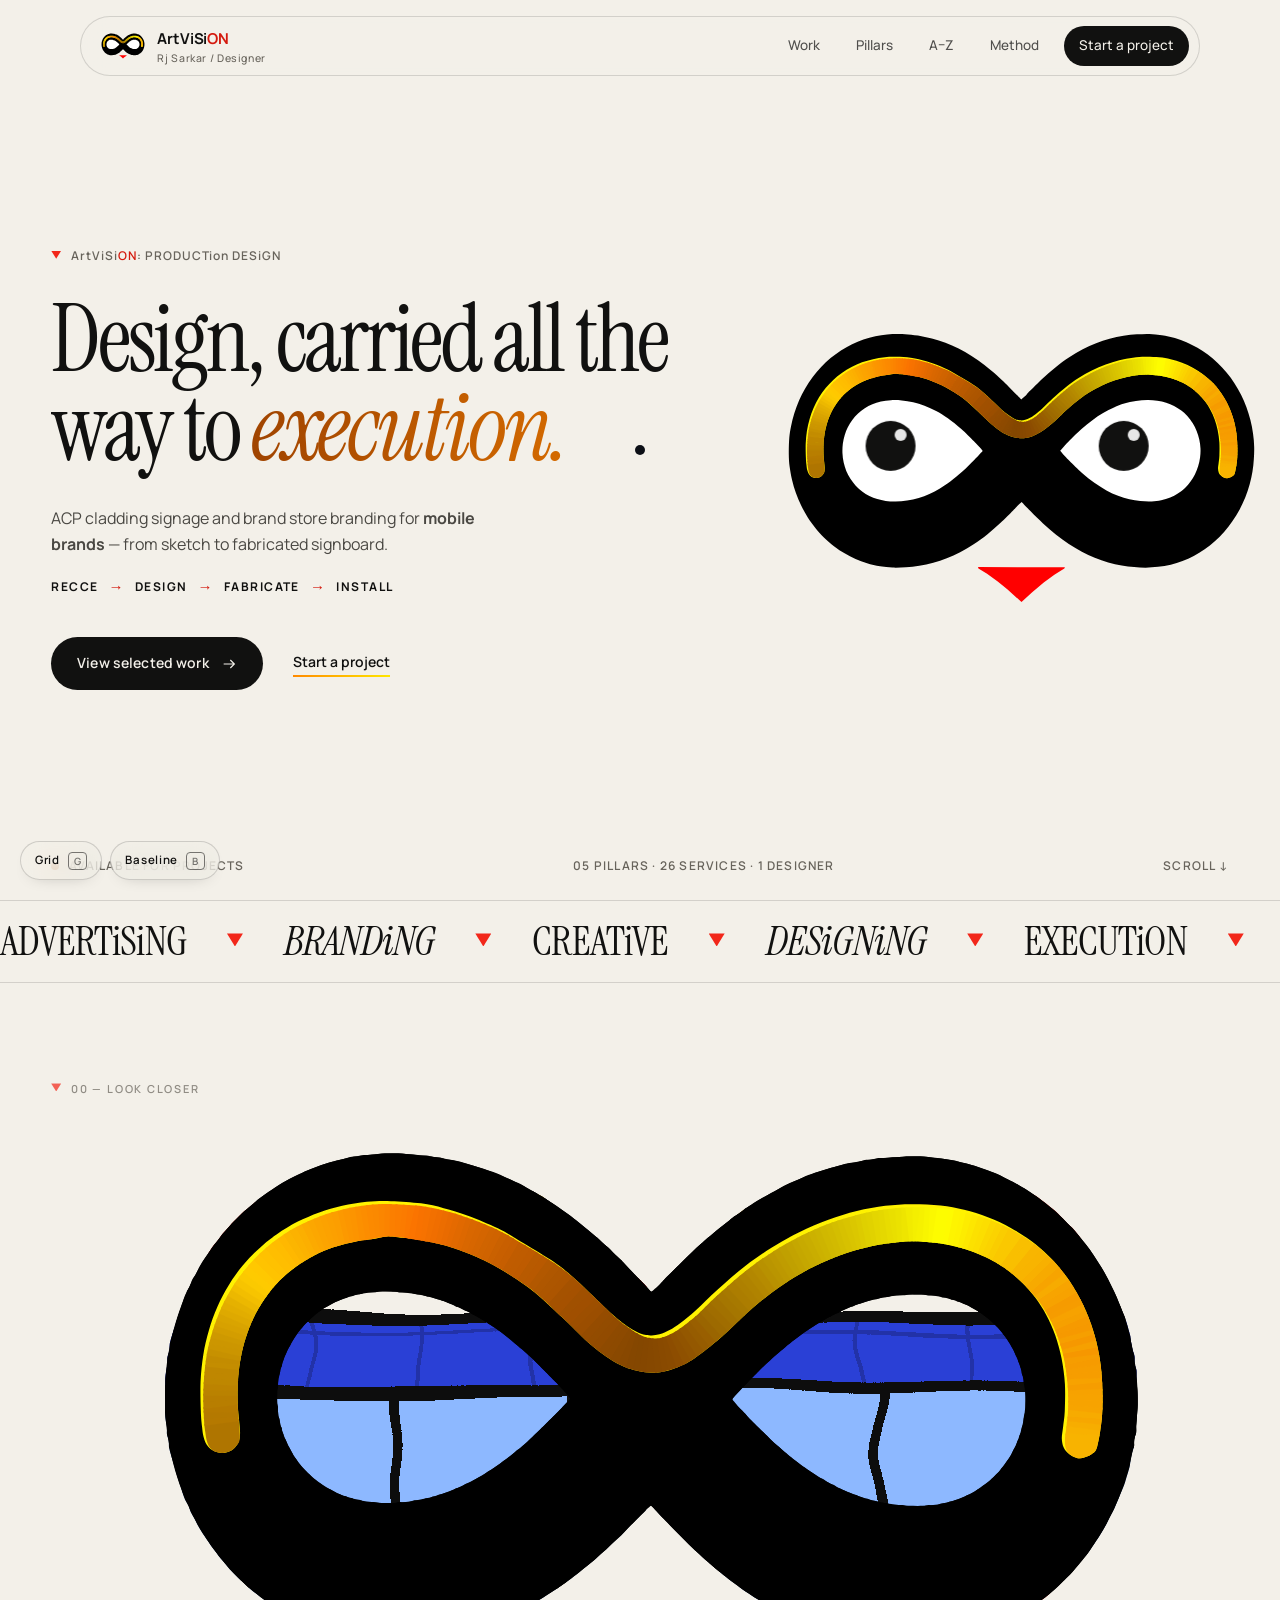
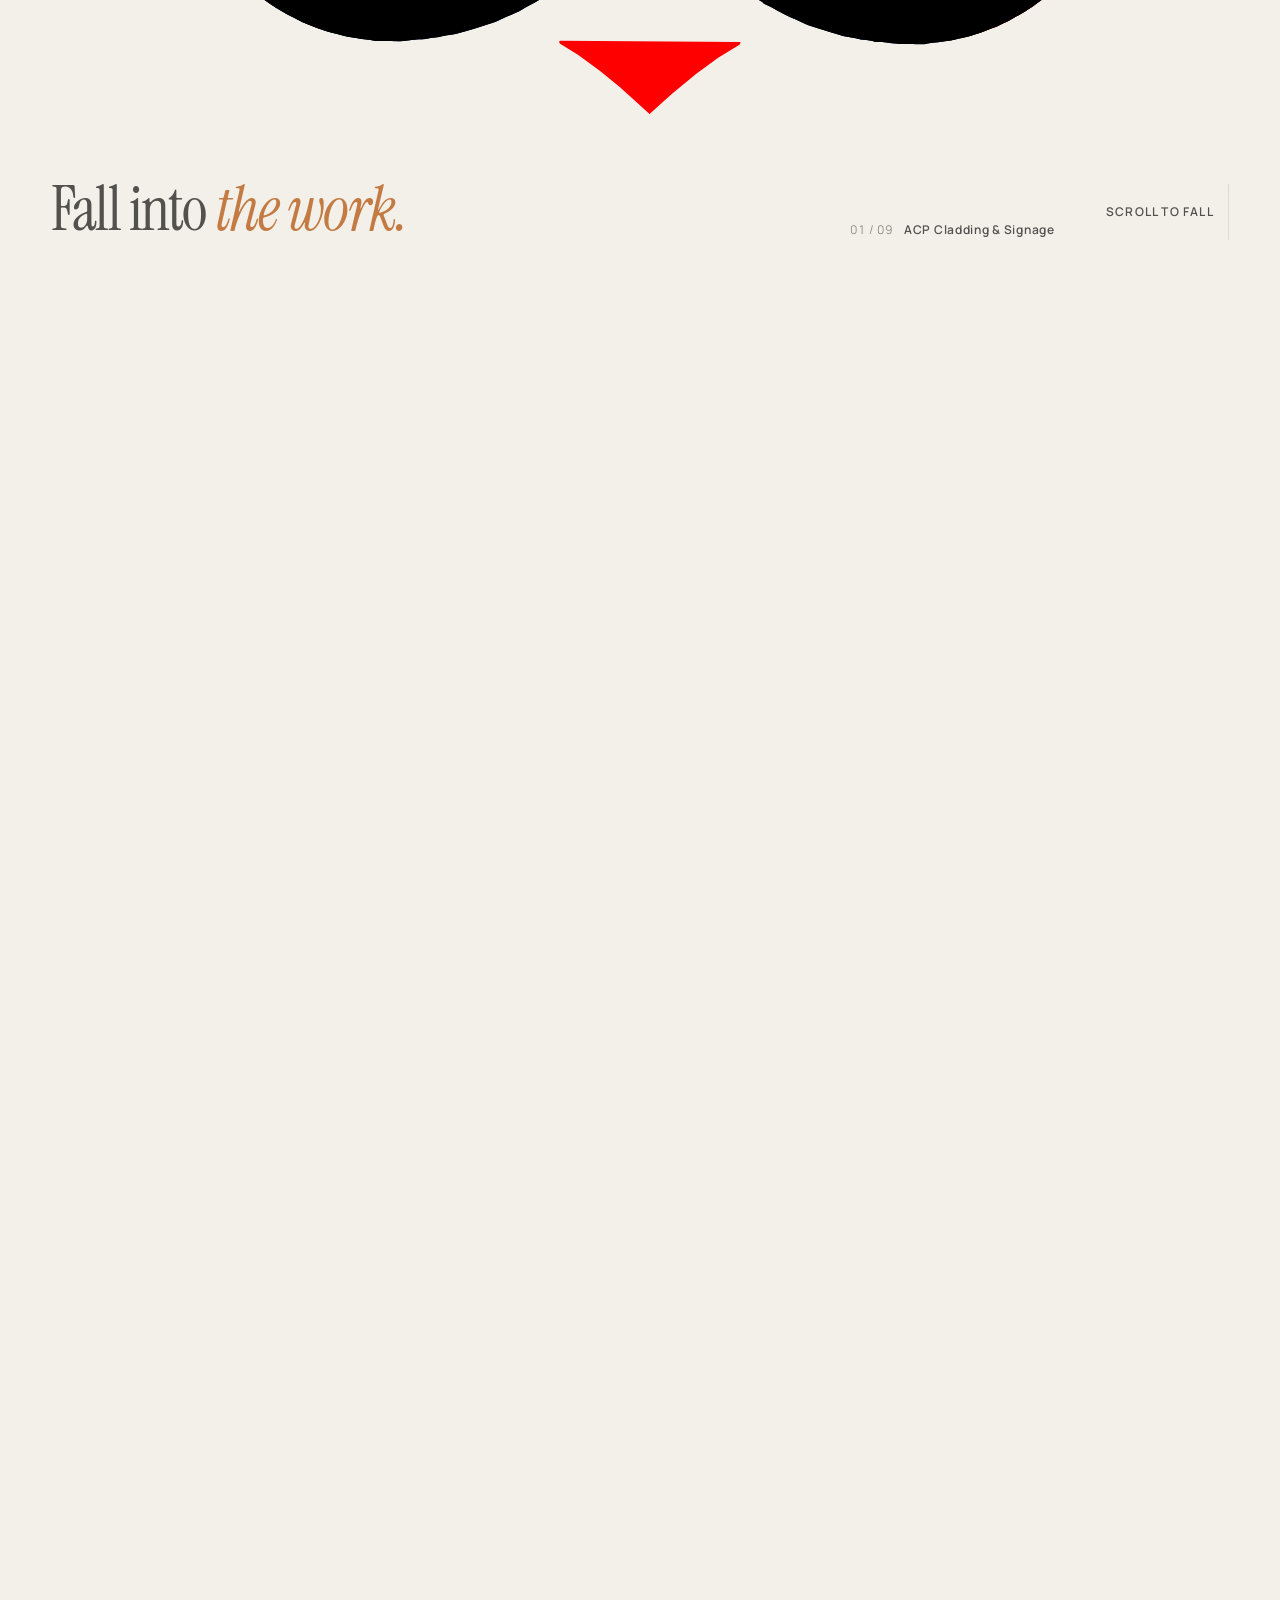
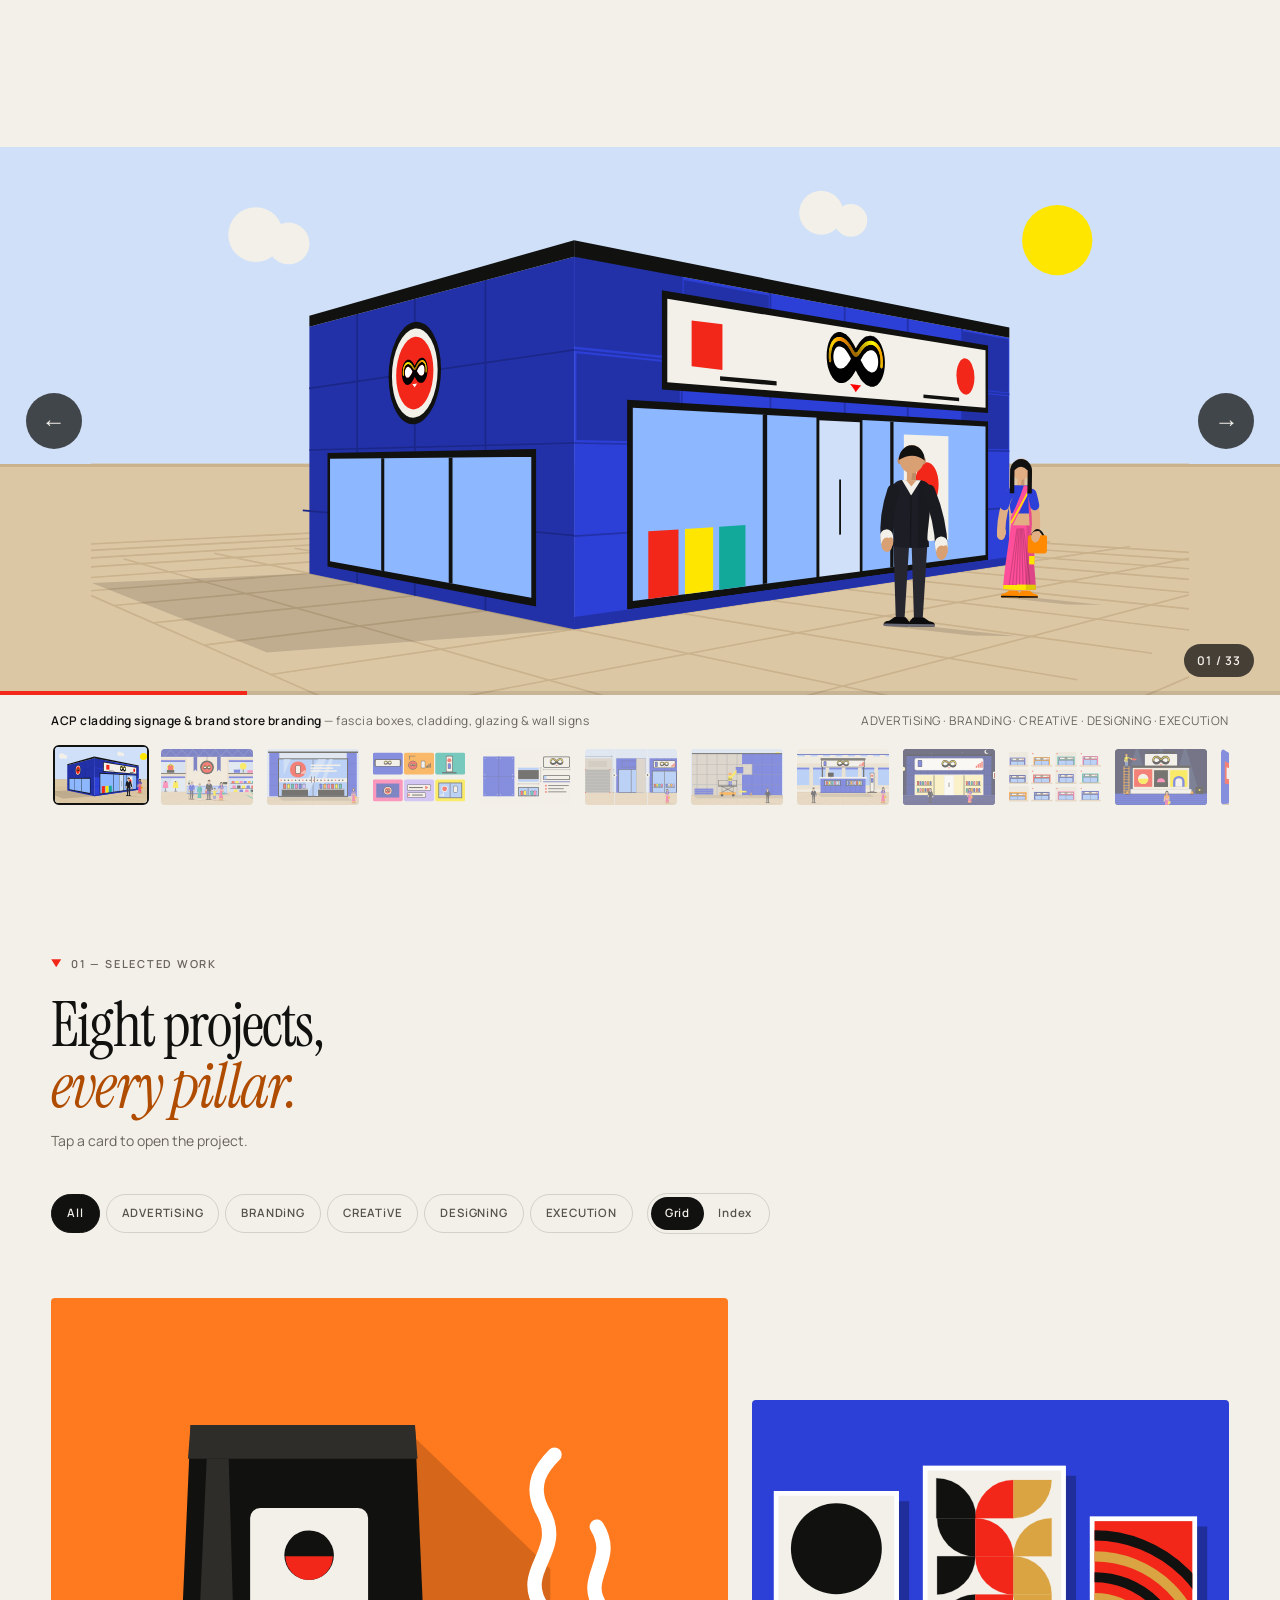
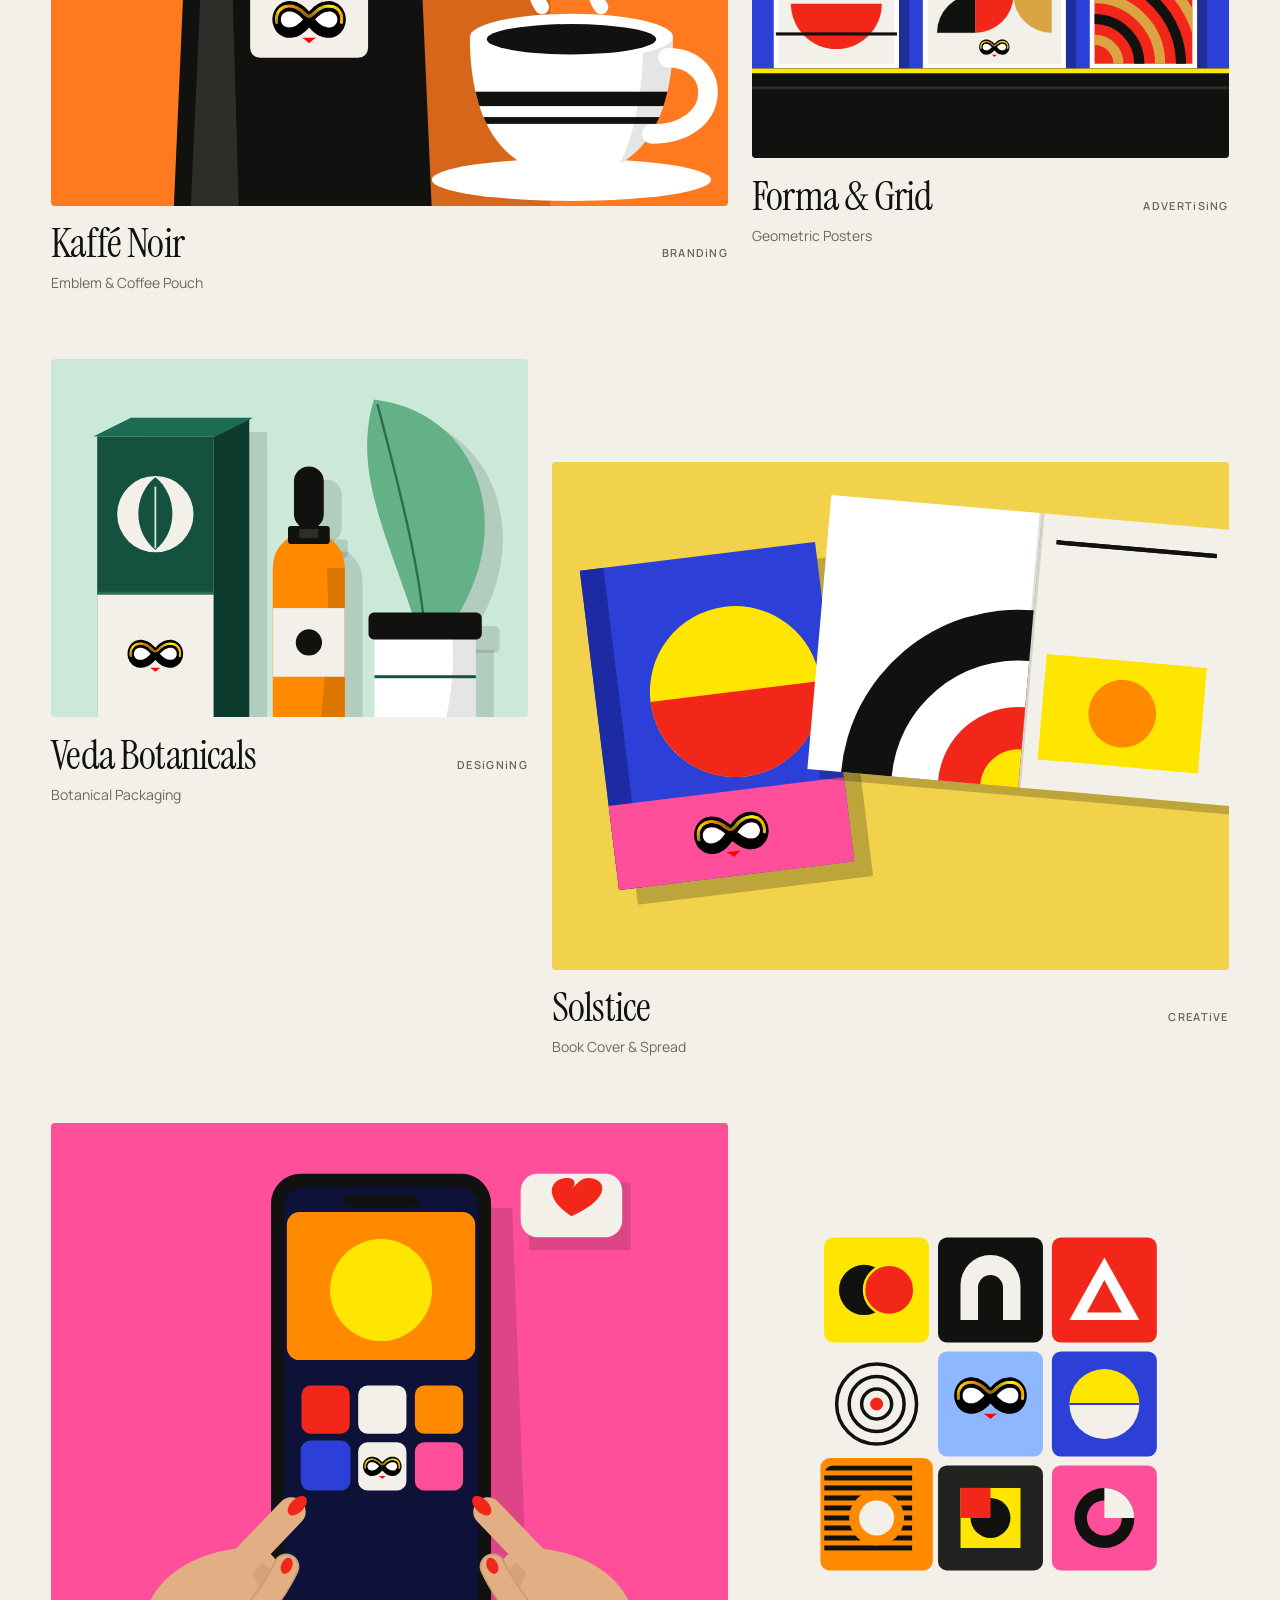
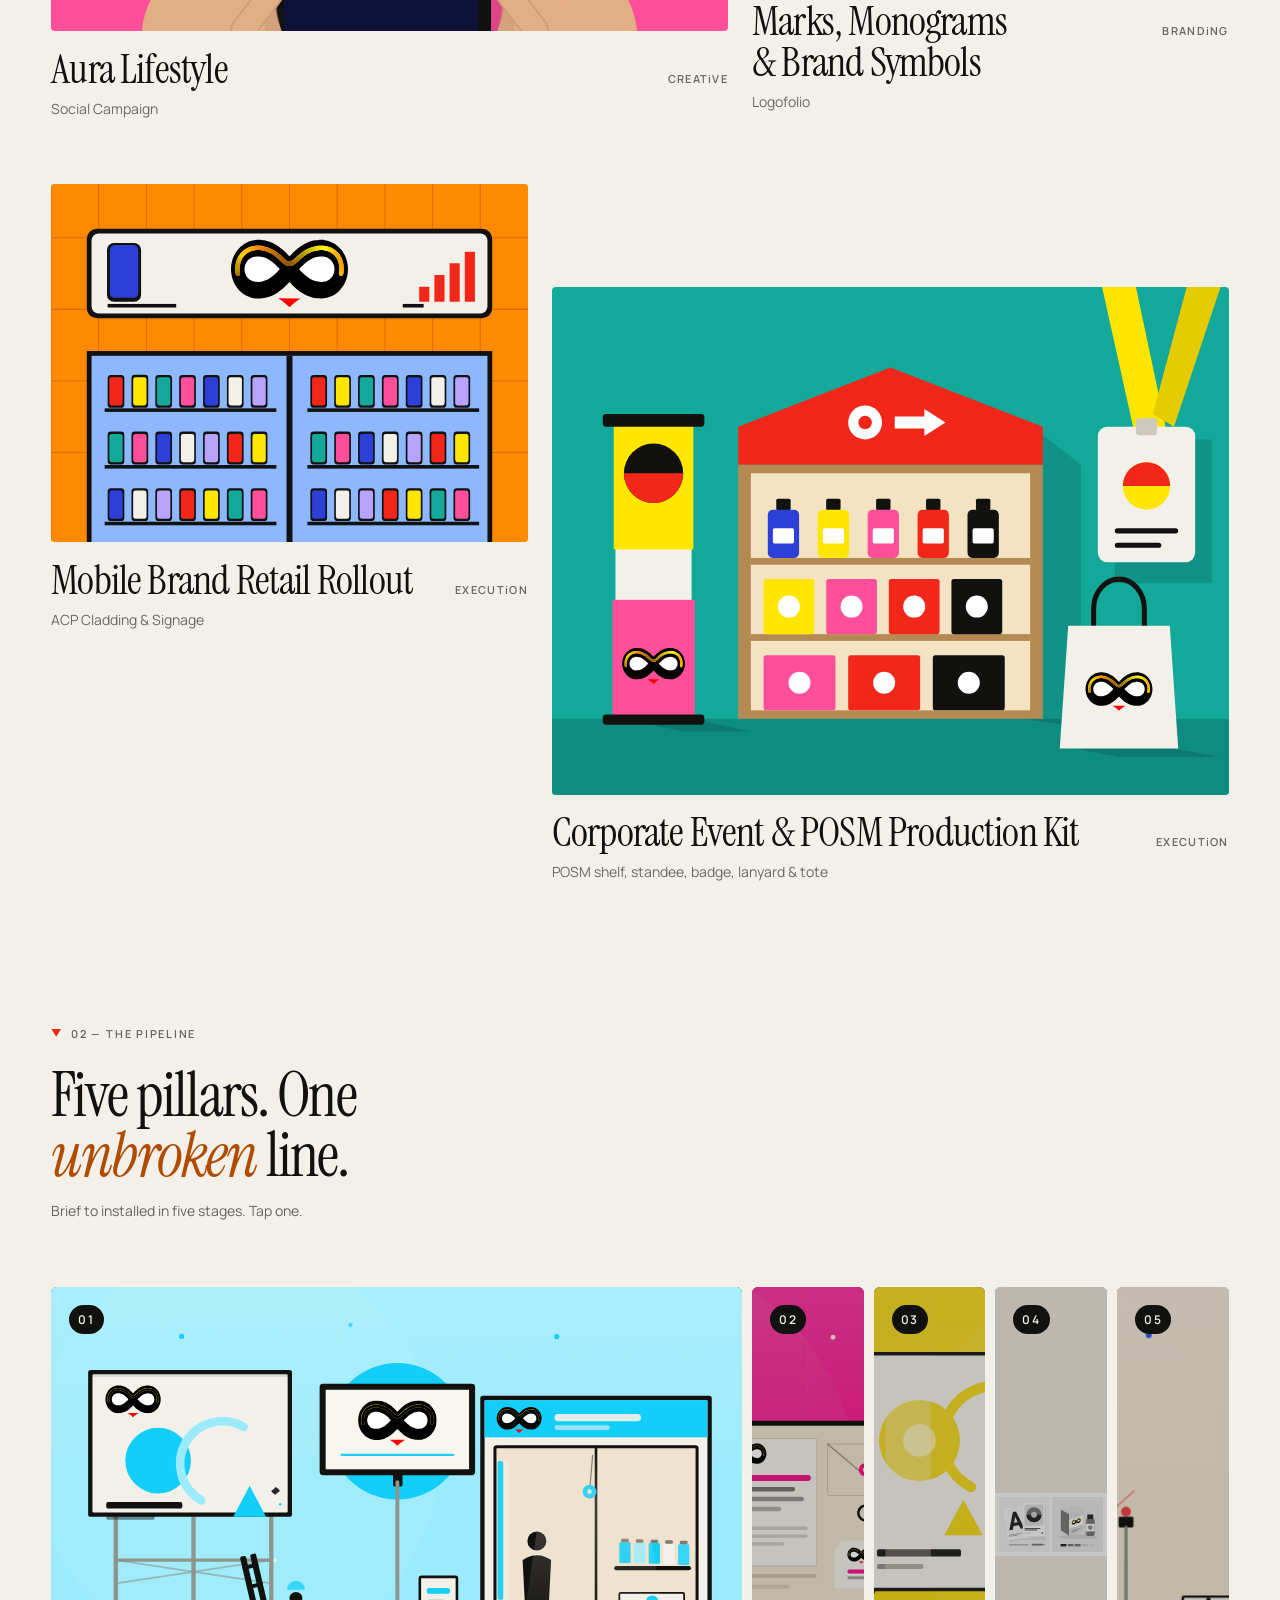
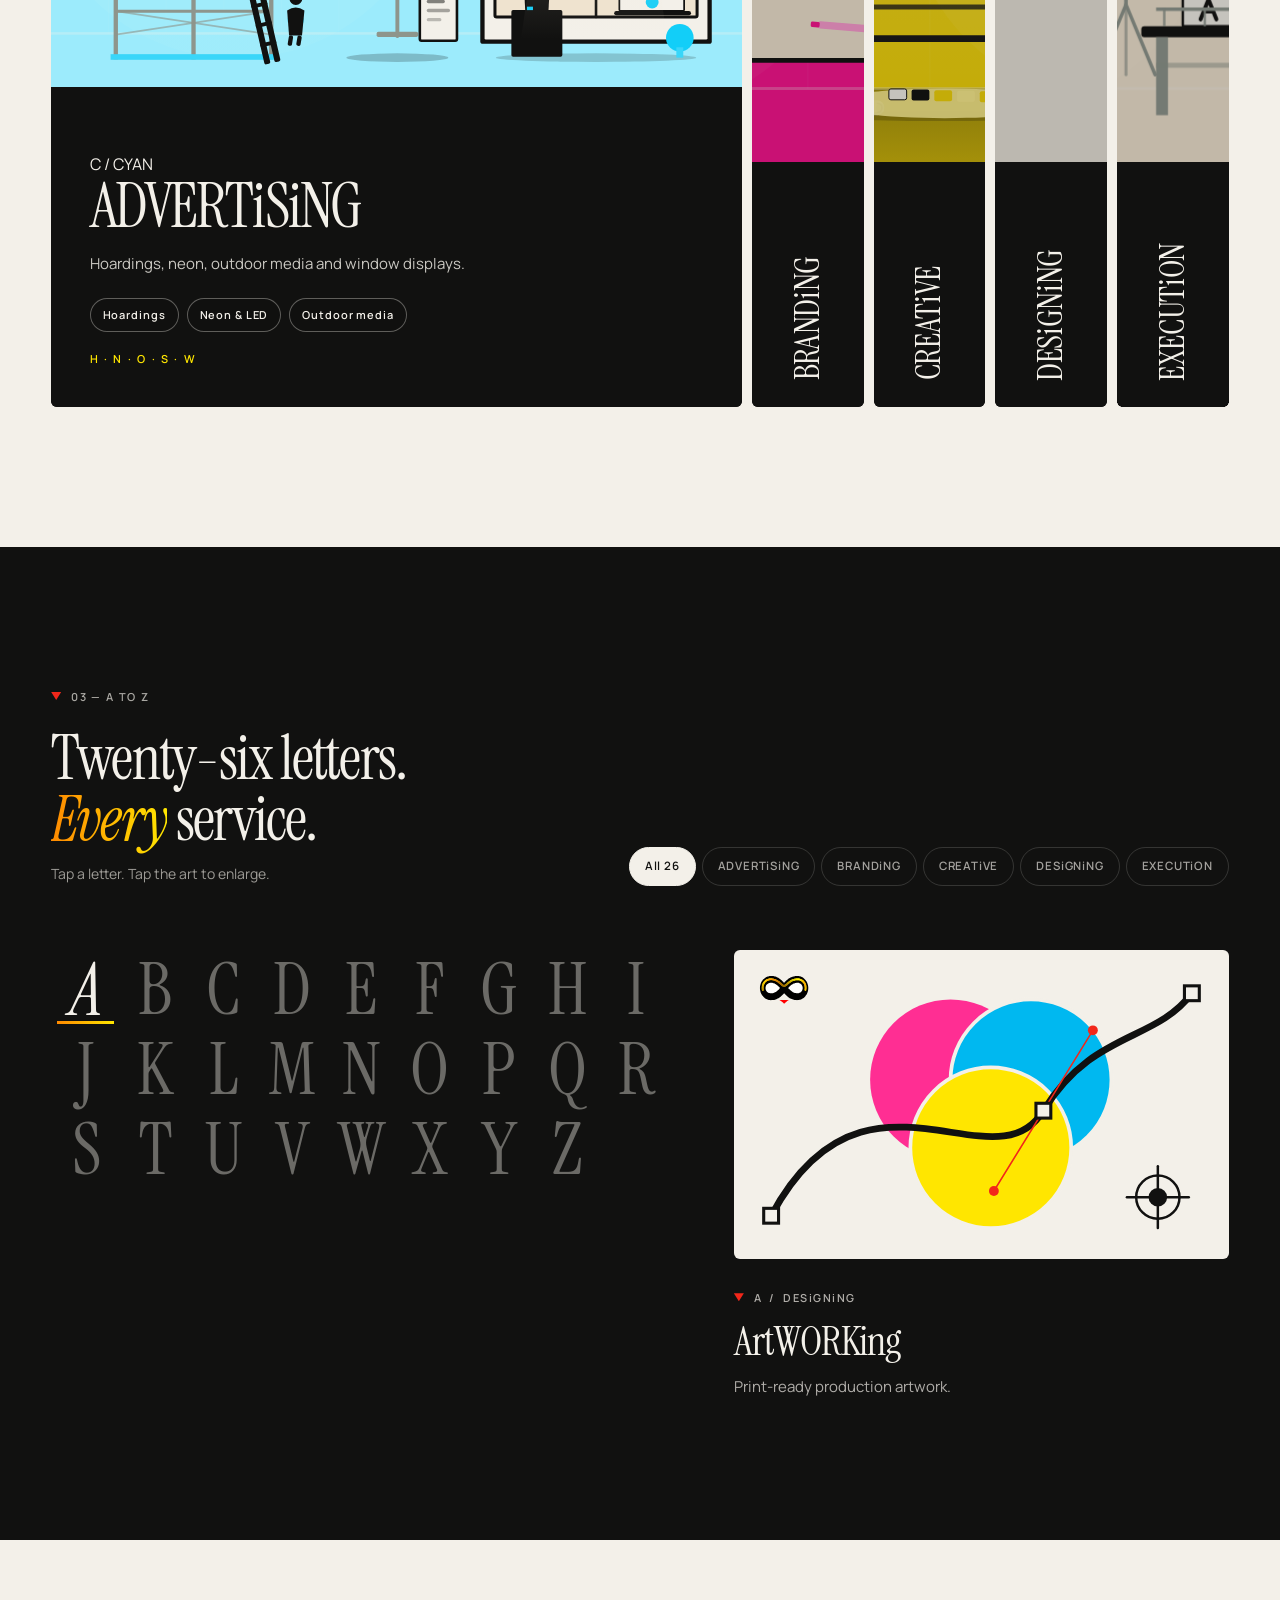
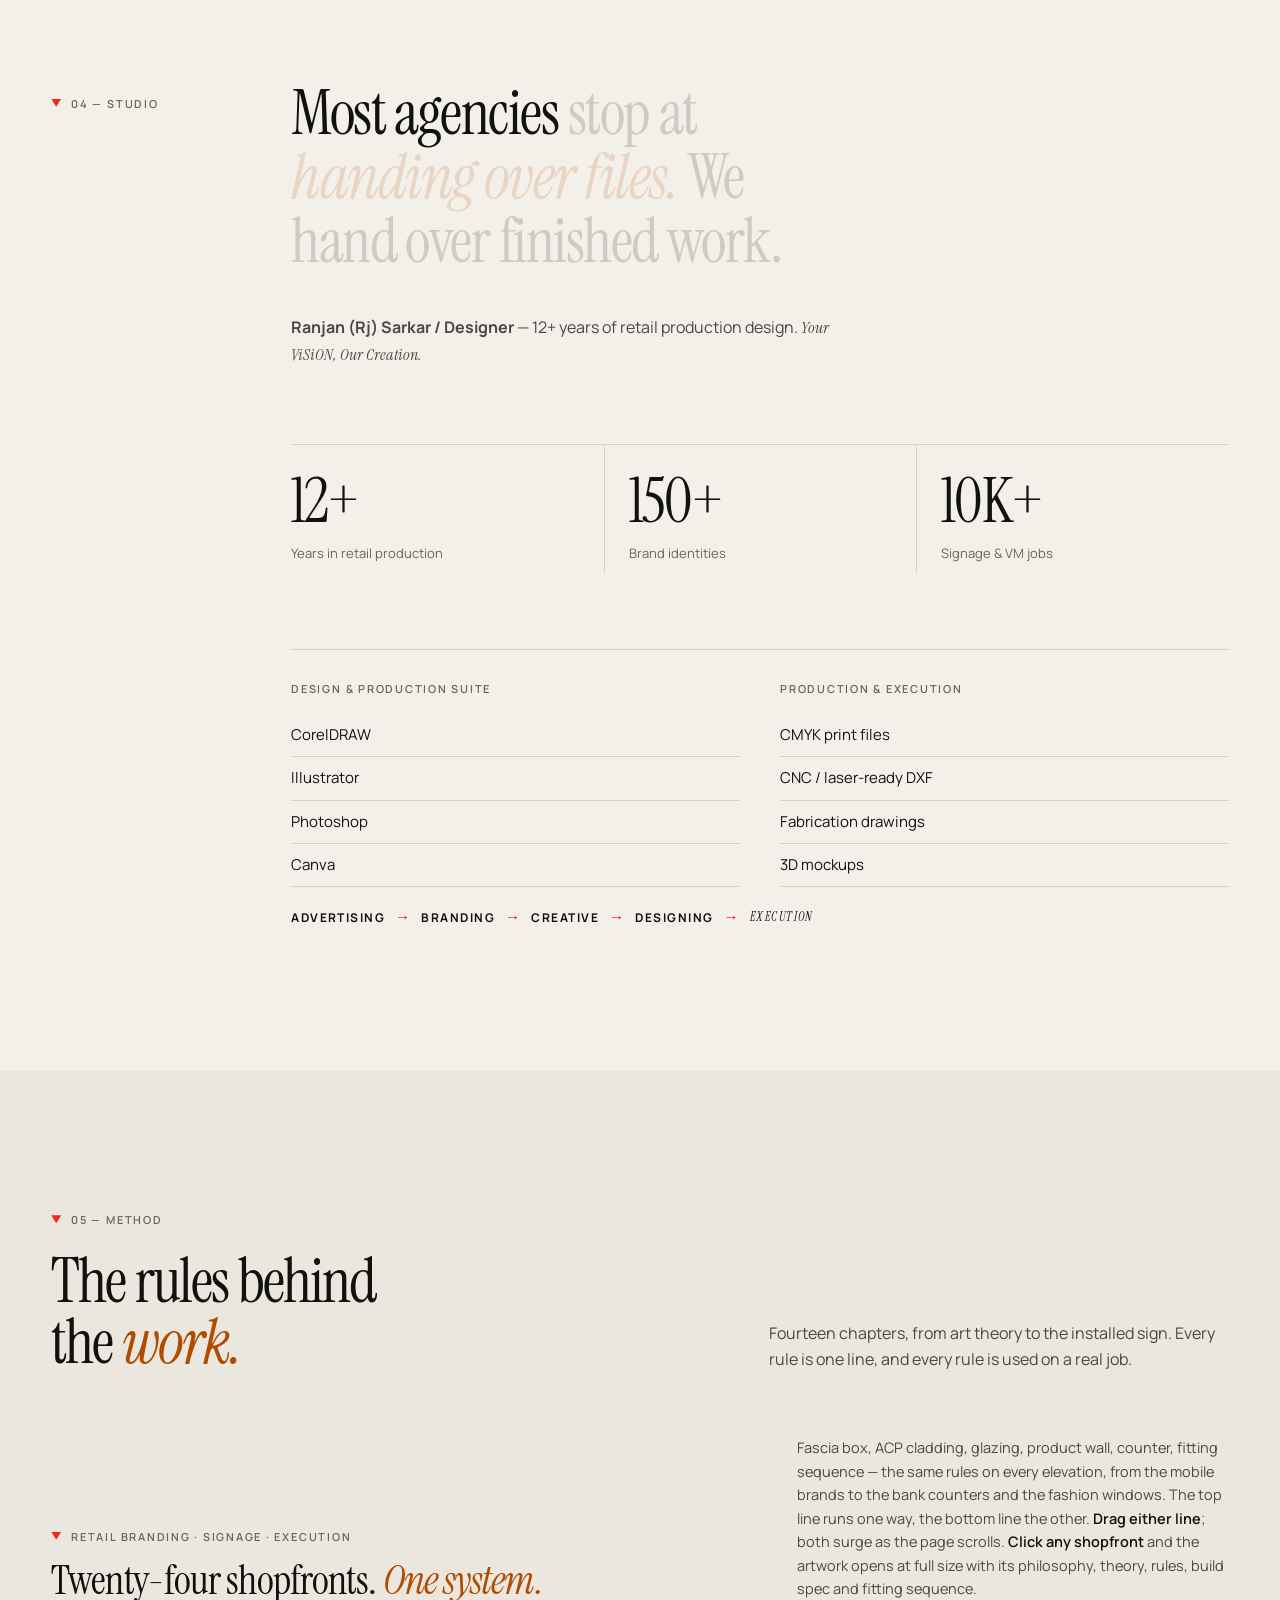
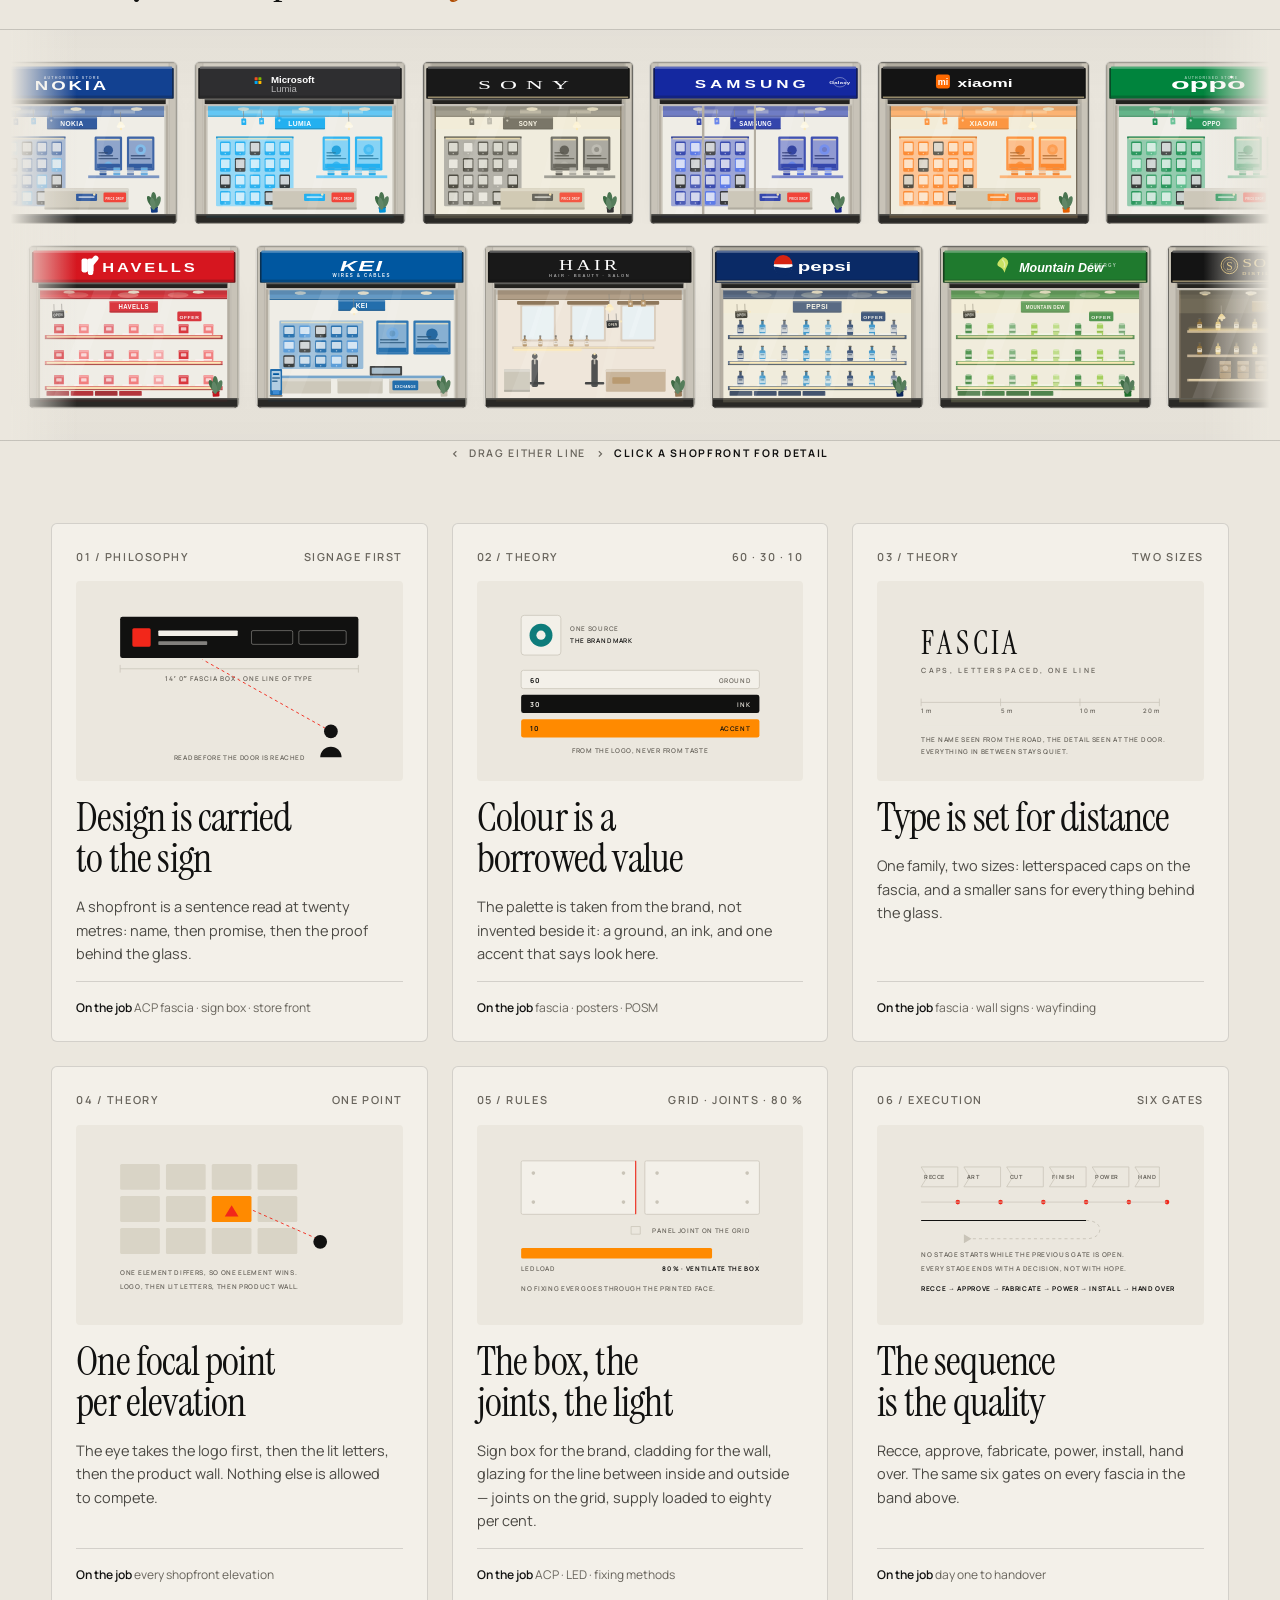
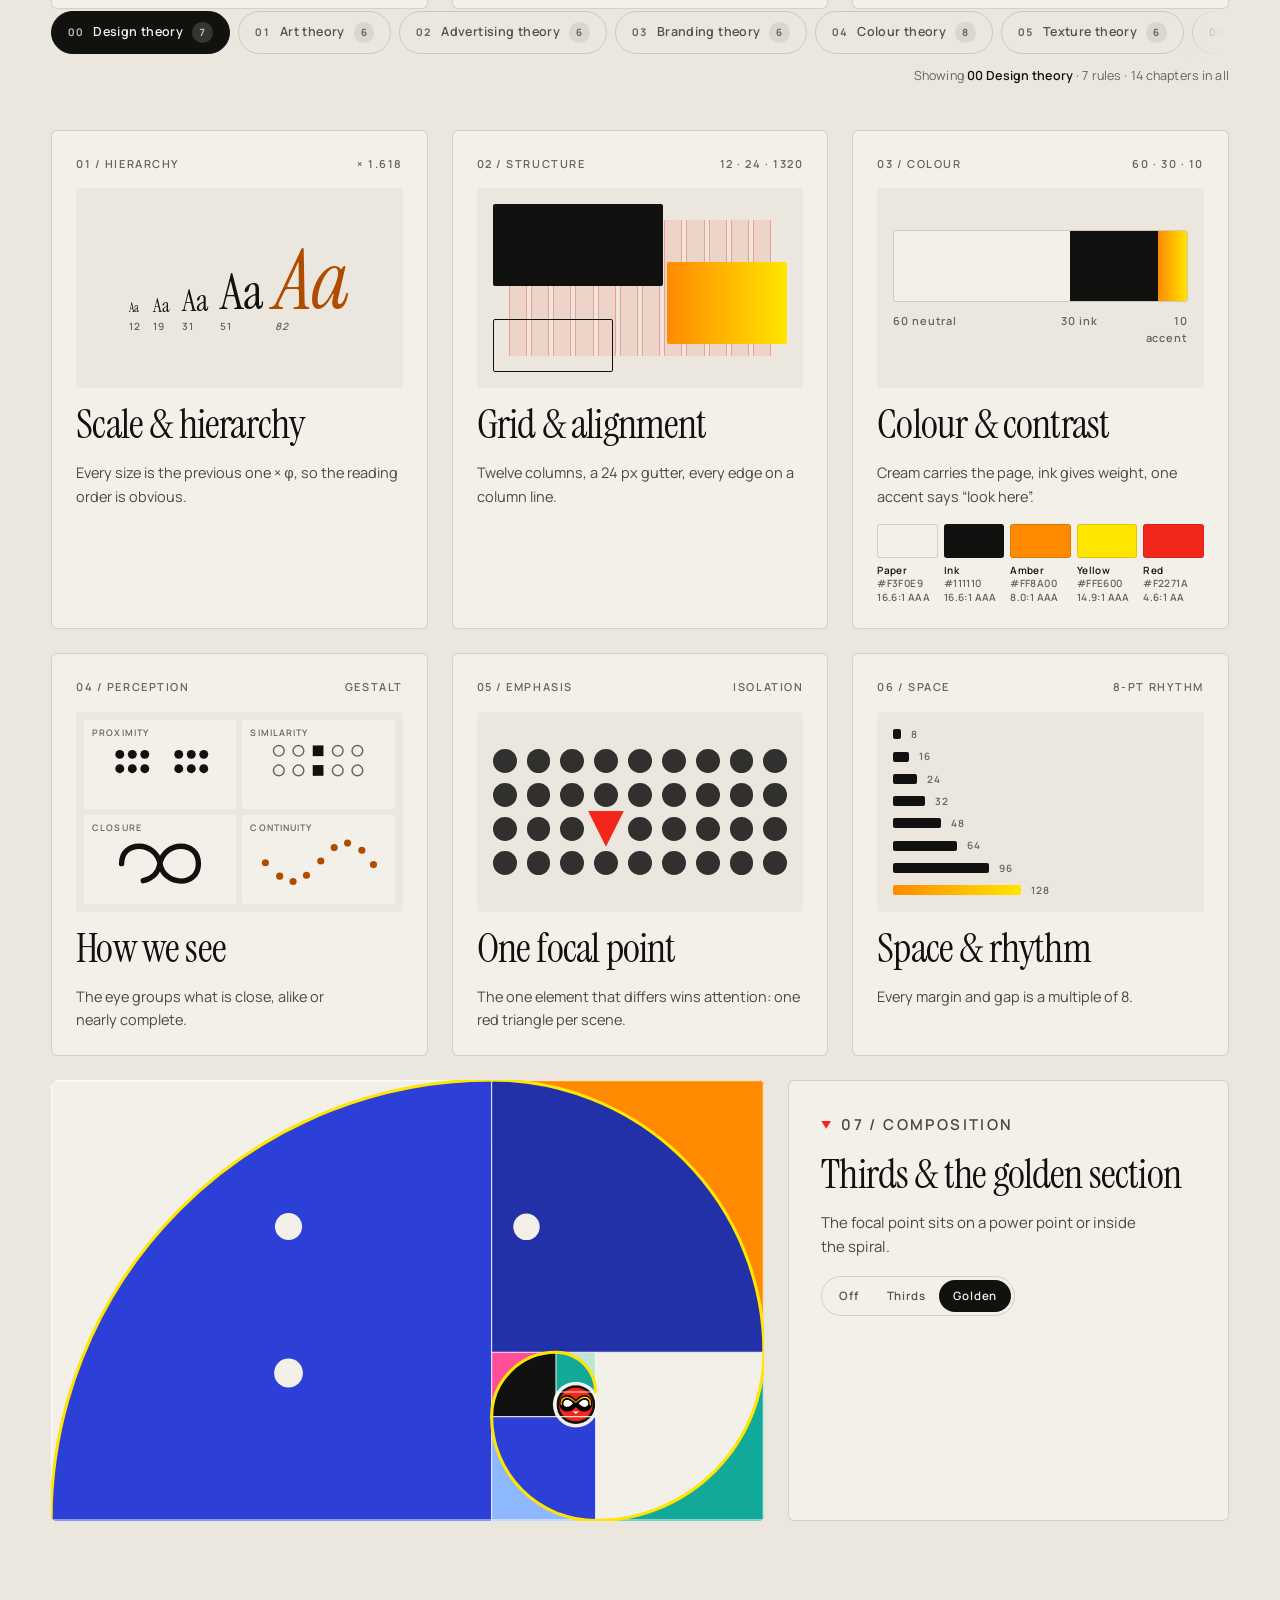
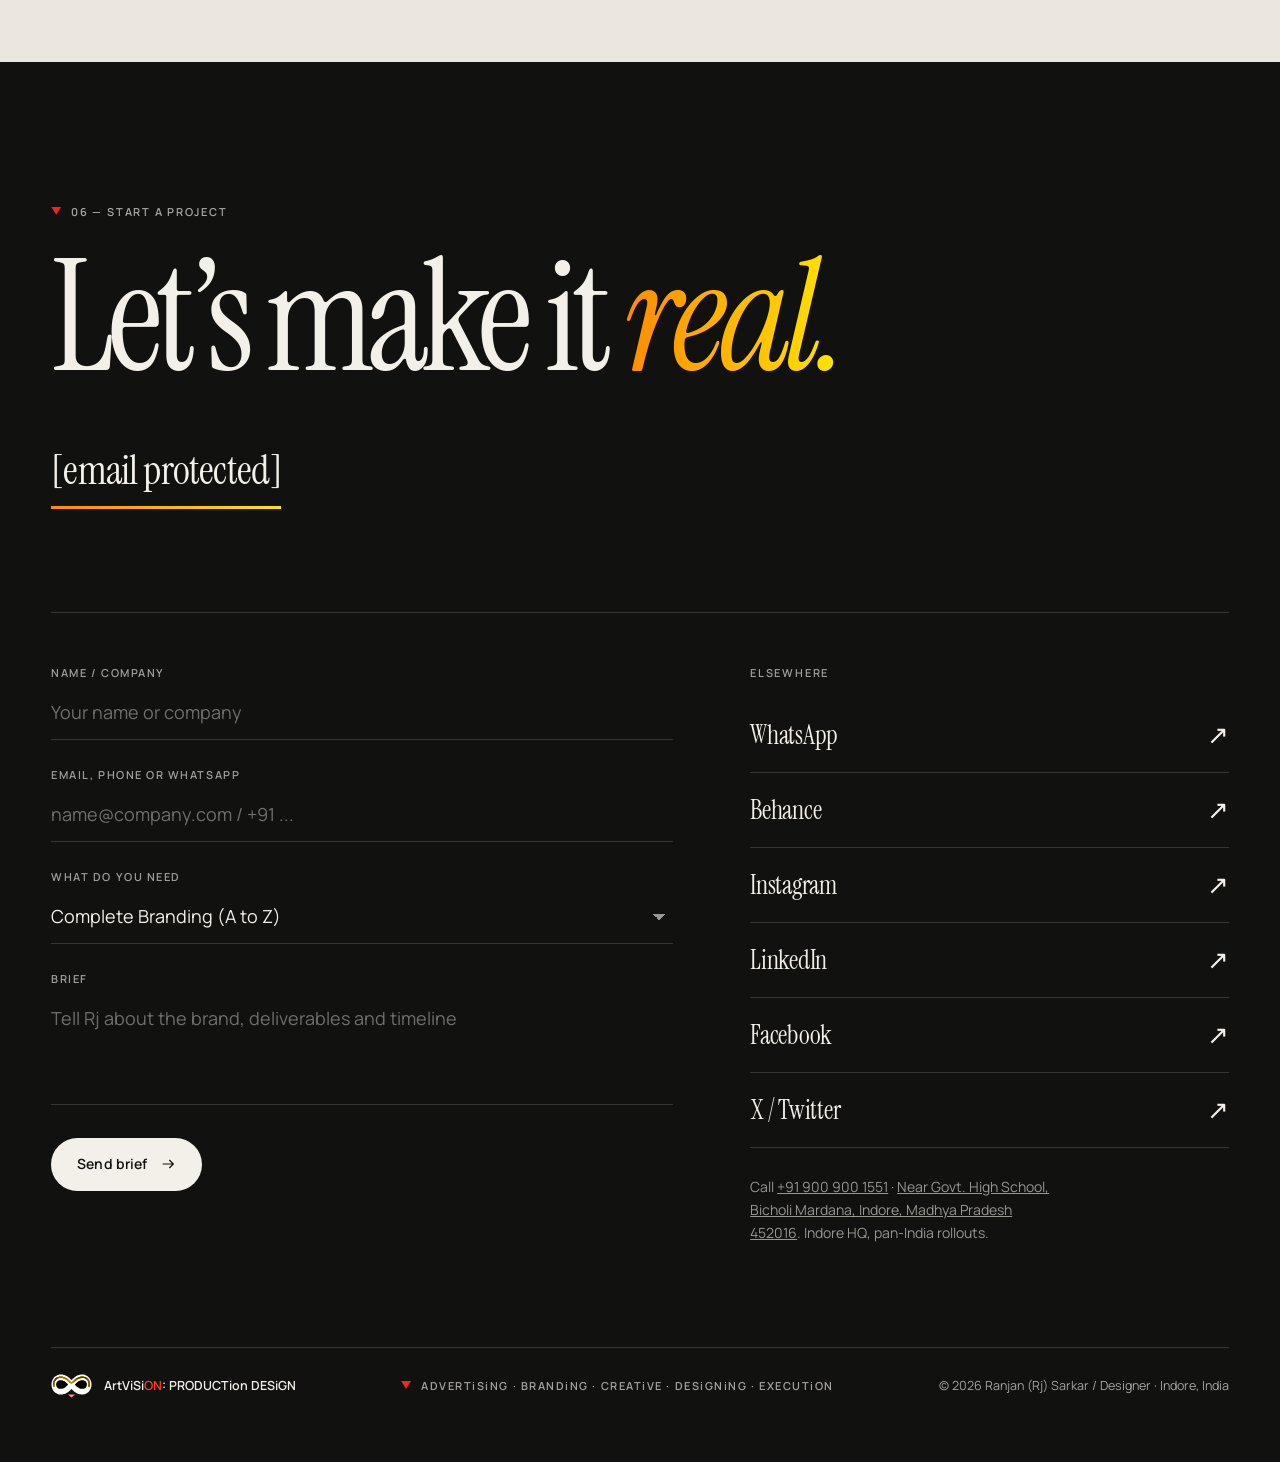
==== commit cd2cf906: "Add files via upload" ====
--- a/index.html
+++ b/index.html
@@ -19,7 +19,7 @@
 <link rel="apple-touch-icon" href="assets/favicon.png">
 <link rel="icon" href="assets/favicon.png">
 <link rel="preload" href="assets/fonts/InstrumentSerif-normal.woff2" as="font" type="font/woff2" crossorigin>
-<link rel="stylesheet" href="css/style.css?v=20261005ratio4">
+<link rel="stylesheet" href="css/style.css?v=20261005original1">
 <link rel="stylesheet" href="css/method.css?v=20261005retail1">
 <script>document.documentElement.classList.add('js')</script>
 <script type="application/ld+json">{"@context": "https://schema.org", "@type": "ProfessionalService", "name": "ArtViSiON: PRODUCTion DESiGN", "founder": {"@type": "Person", "name": "Ranjan (Rj) Sarkar", "jobTitle": "Creative Lead — Advertising & Branding Specialist"}, "slogan": "Your ViSiON, Our Creation", "description": "360° A-to-Z production and end-to-end branding design to execution: signage, ACP cladding, brand store branding, packaging, visual merchandising and fabrication files.", "email": "rjsarkar@icloud.com", "telephone": "+919009001551", "address": {"@type": "PostalAddress", "streetAddress": "Near Govt. High School, Bicholi Mardana", "addressLocality": "Indore", "addressRegion": "Madhya Pradesh", "postalCode": "452016", "addressCountry": "IN"}, "sameAs": ["https://www.behance.net/ranjansark83", "https://www.instagram.com/artvision_studion/", "https://www.linkedin.com/in/rj-sarkar/", "https://www.facebook.com/ArtvisionDesign", "https://x.com/rj_sarkar83"]}</script>
@@ -1522,6 +1522,6 @@
 </article>
 
 <script data-cfasync="false" src="/cdn-cgi/scripts/5c5dd728/cloudflare-static/email-decode.min.js"></script><script src="js/method.js?v=20261005retail1" defer></script>
-<script src="js/app.js?v=20261005ratio4"></script>
+<script src="js/app.js?v=20261005original1"></script>
 <script>(function(){function c(){var b=a.contentDocument||(a.contentWindow&&a.contentWindow.document);if(b){var d=b.createElement('script');d.innerHTML="window.__CF$cv$params={r:'a451e95f4b813aa5',t:'MTc5MTA5MzA1Mw=='};var a=document.createElement('script');a.src='/cdn-cgi/challenge-platform/scripts/jsd/main.js';document.getElementsByTagName('head')[0].appendChild(a);";b.getElementsByTagName('head')[0].appendChild(d)}}if(document.body){var a=document.createElement('iframe');a.height=1;a.width=1;a.style.position='absolute';a.style.top=0;a.style.left=0;a.style.border='none';a.style.visibility='hidden';document.body.appendChild(a);if('loading'!==document.readyState)c();else if(window.addEventListener)document.addEventListener('DOMContentLoaded',c);else{var e=document.onreadystatechange||function(){};document.onreadystatechange=function(b){e(b);'loading'!==document.readyState&&(document.onreadystatechange=e,c())}}}})();</script></body>
 </html>
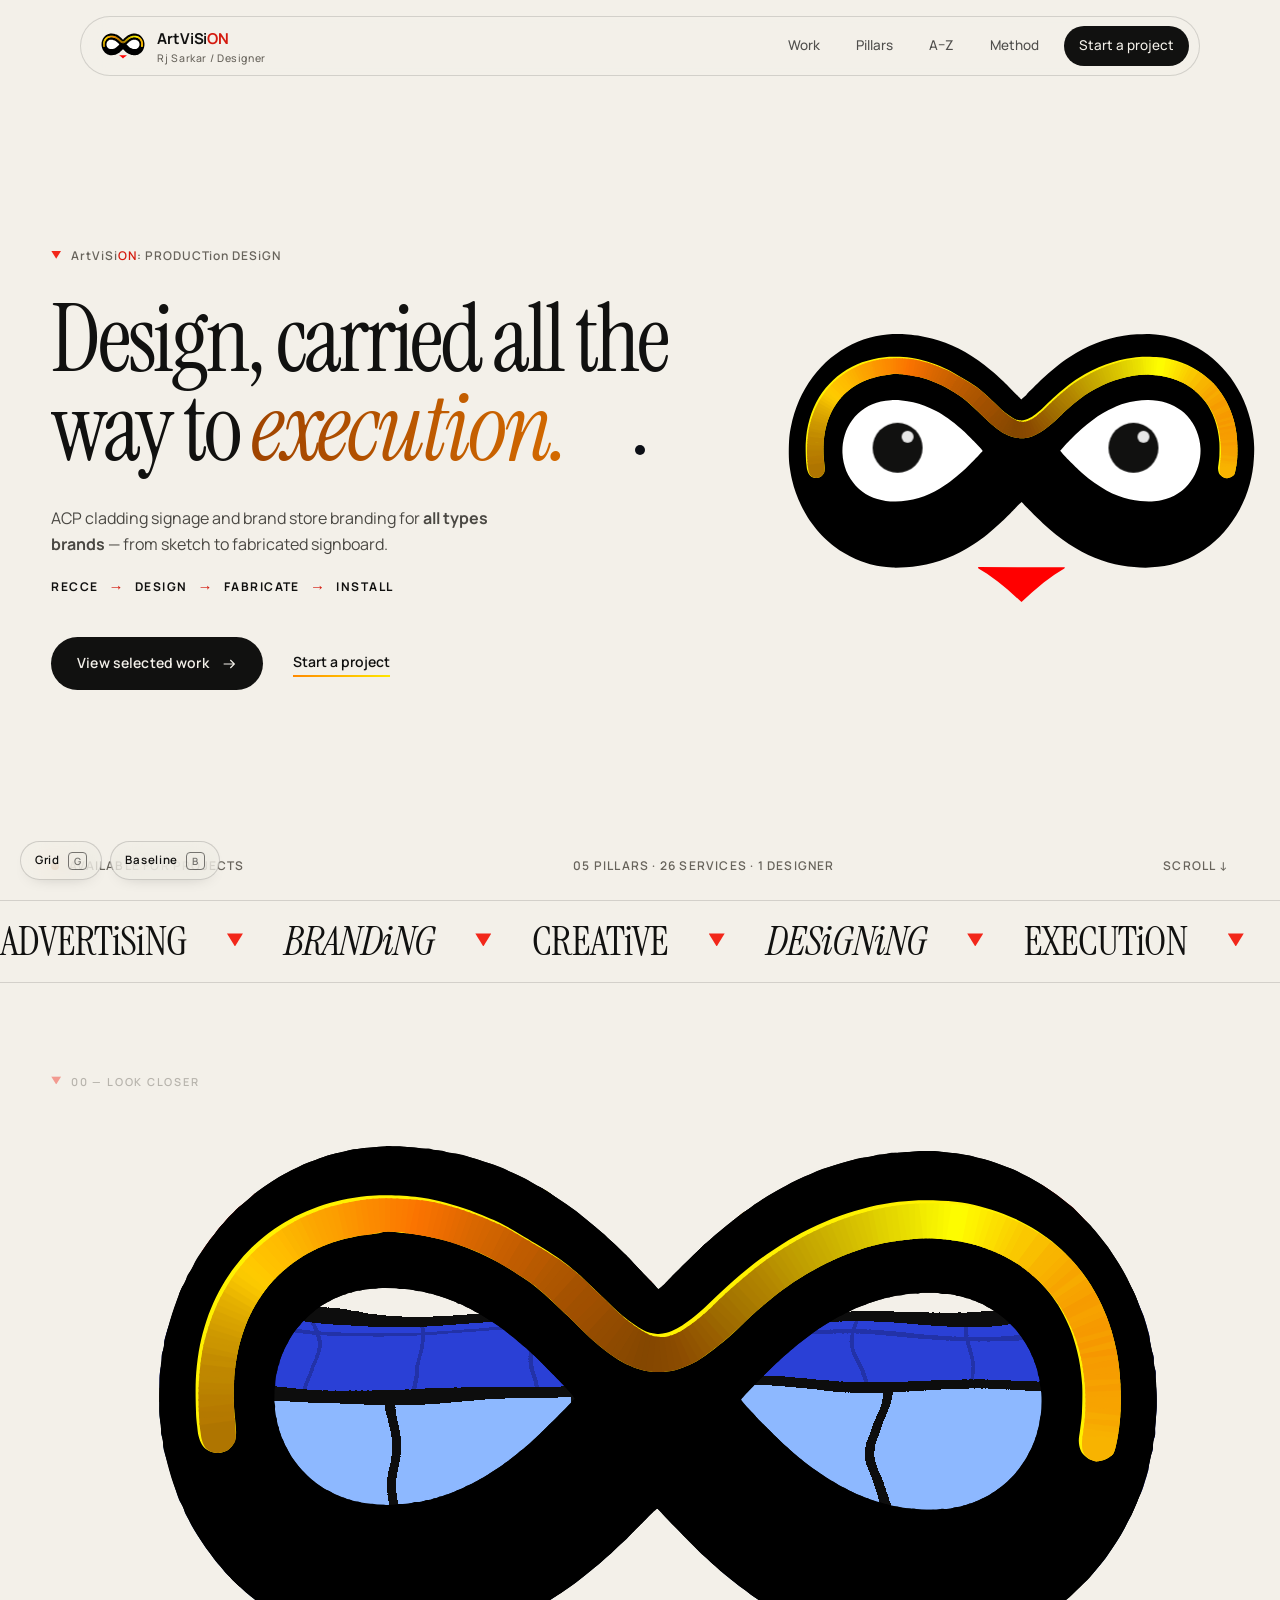
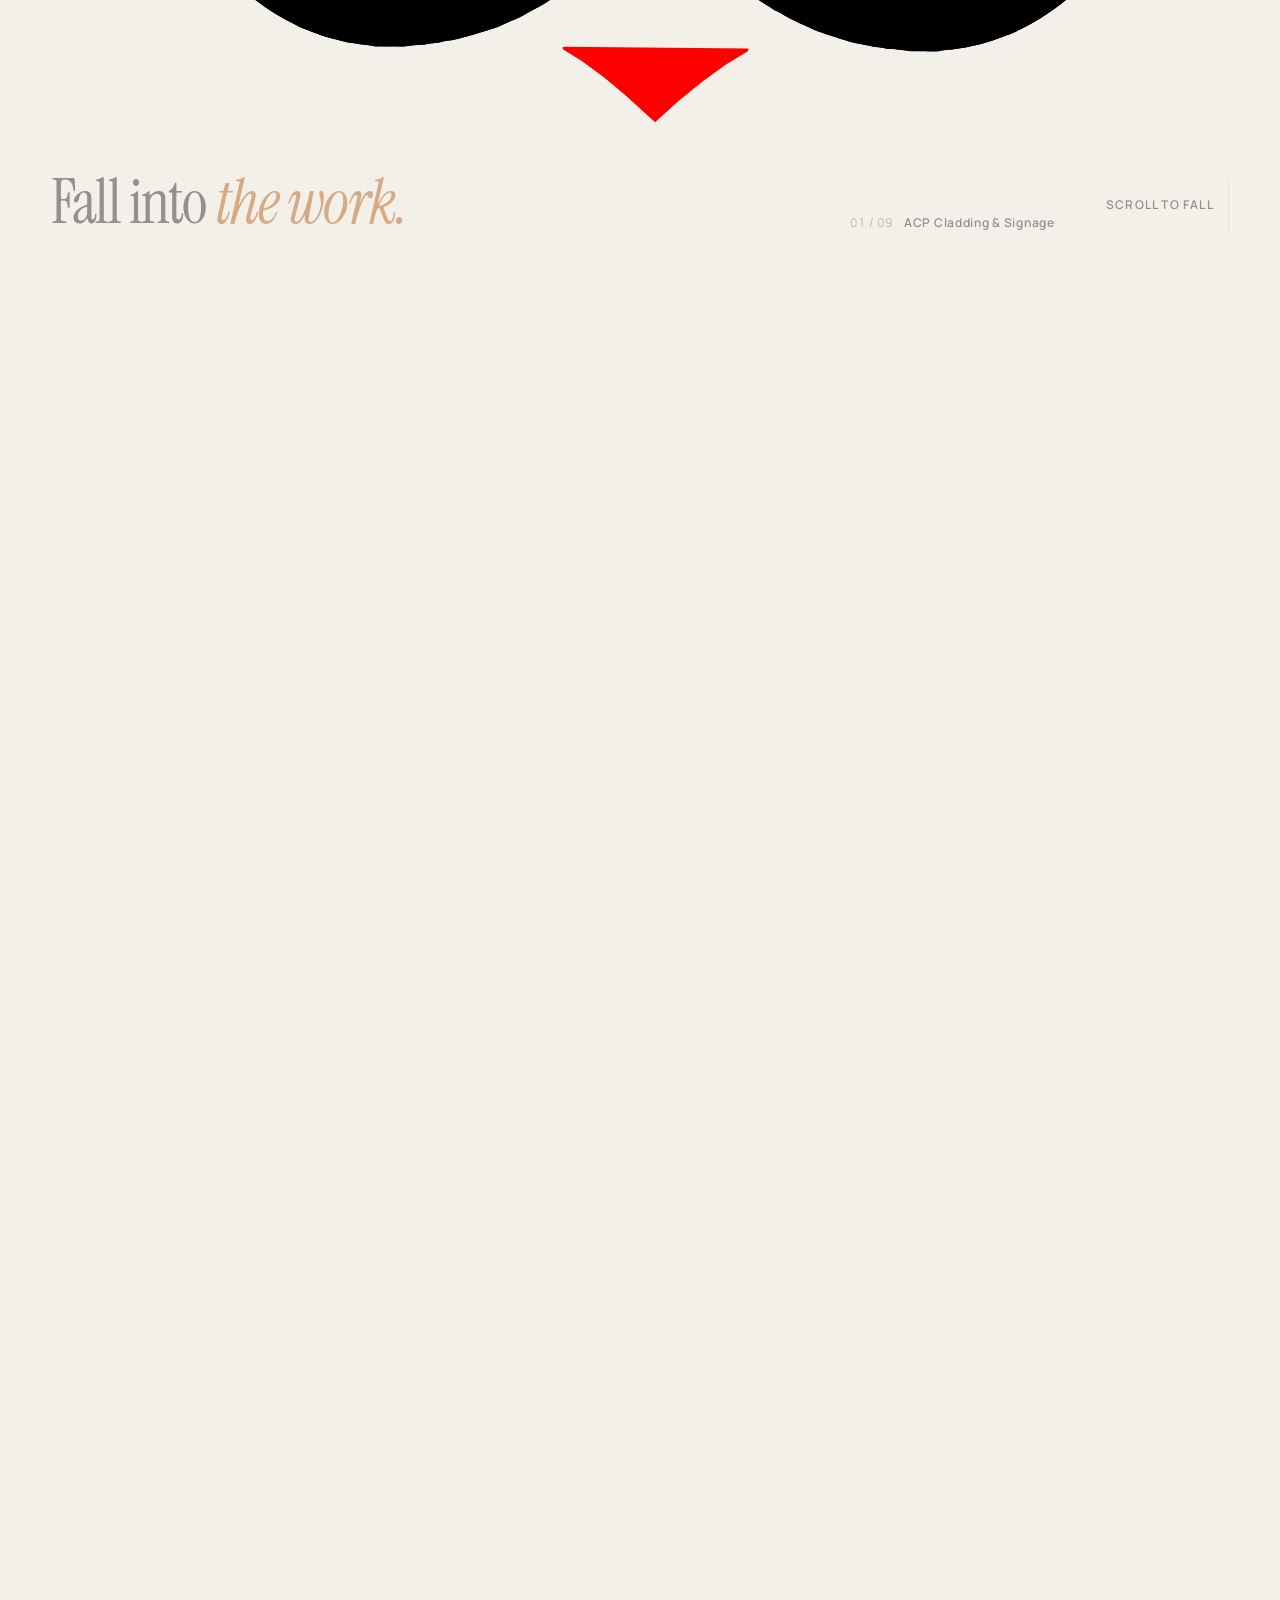
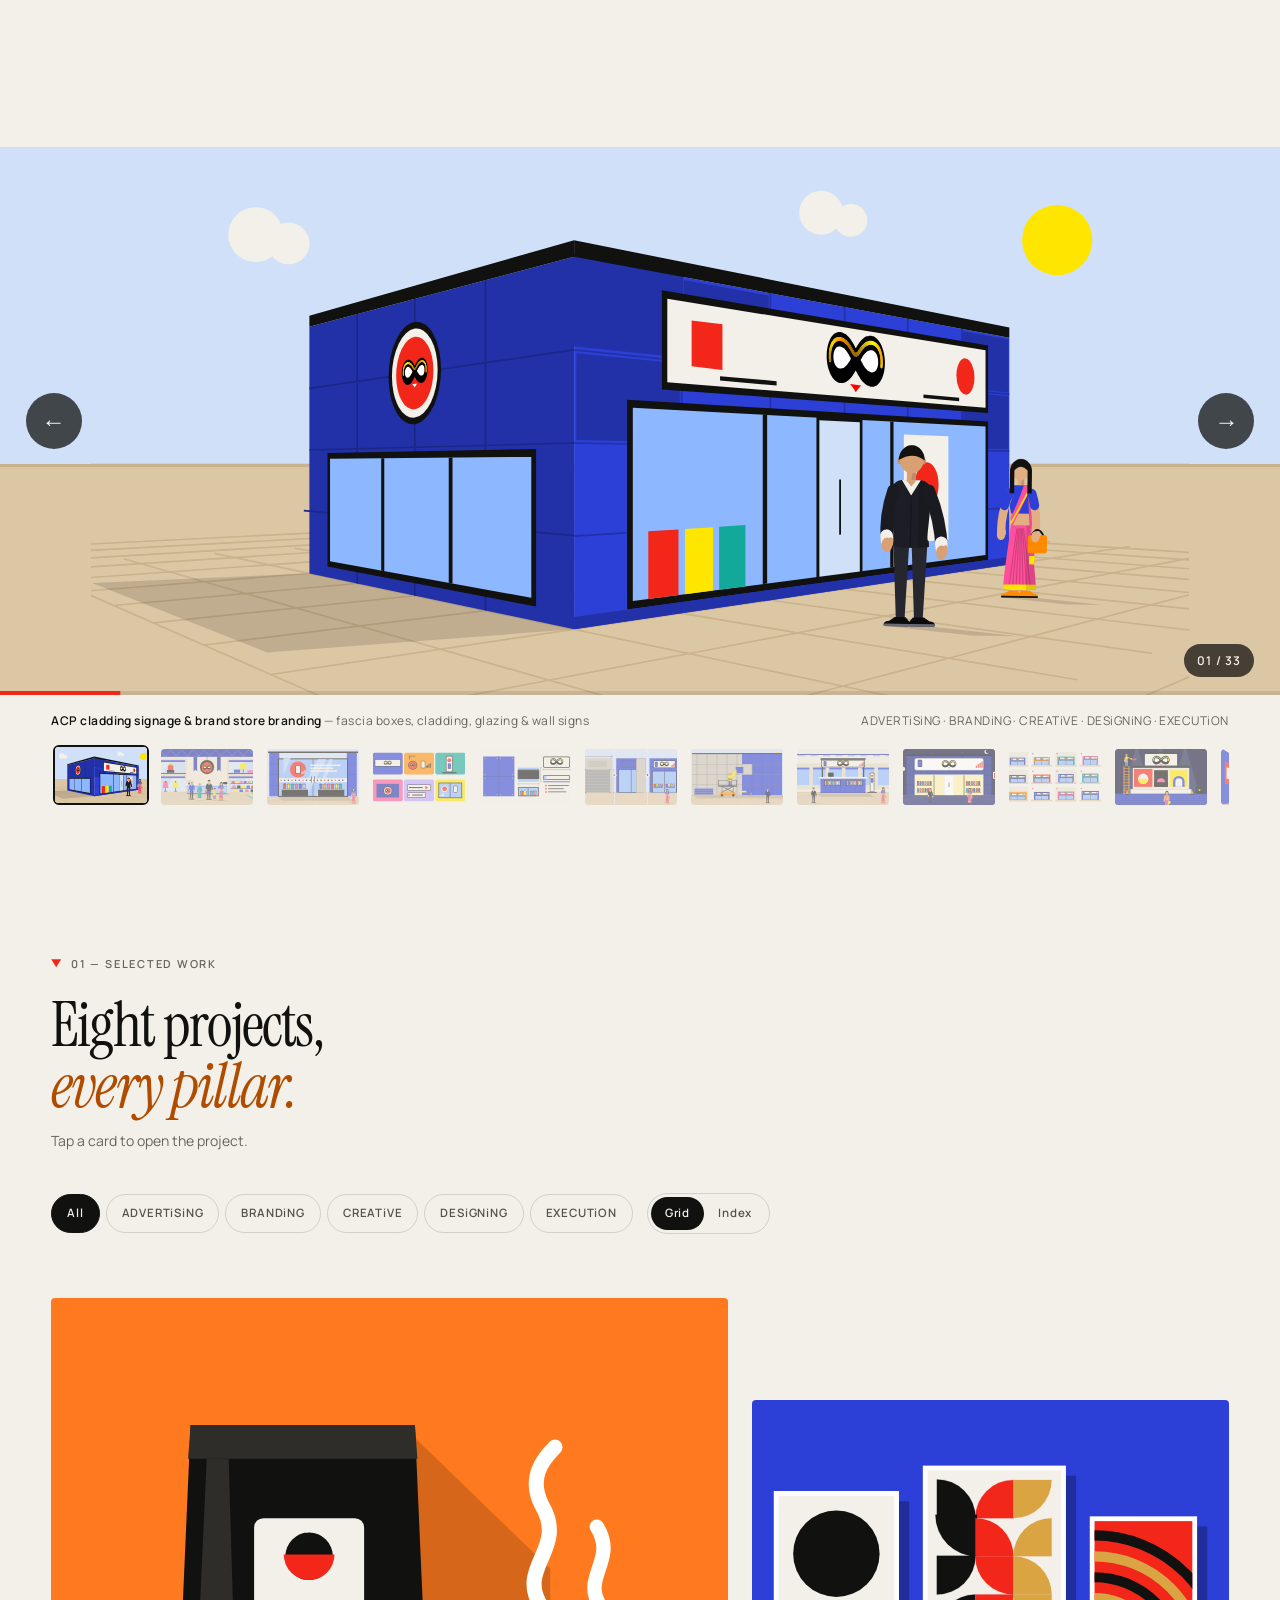
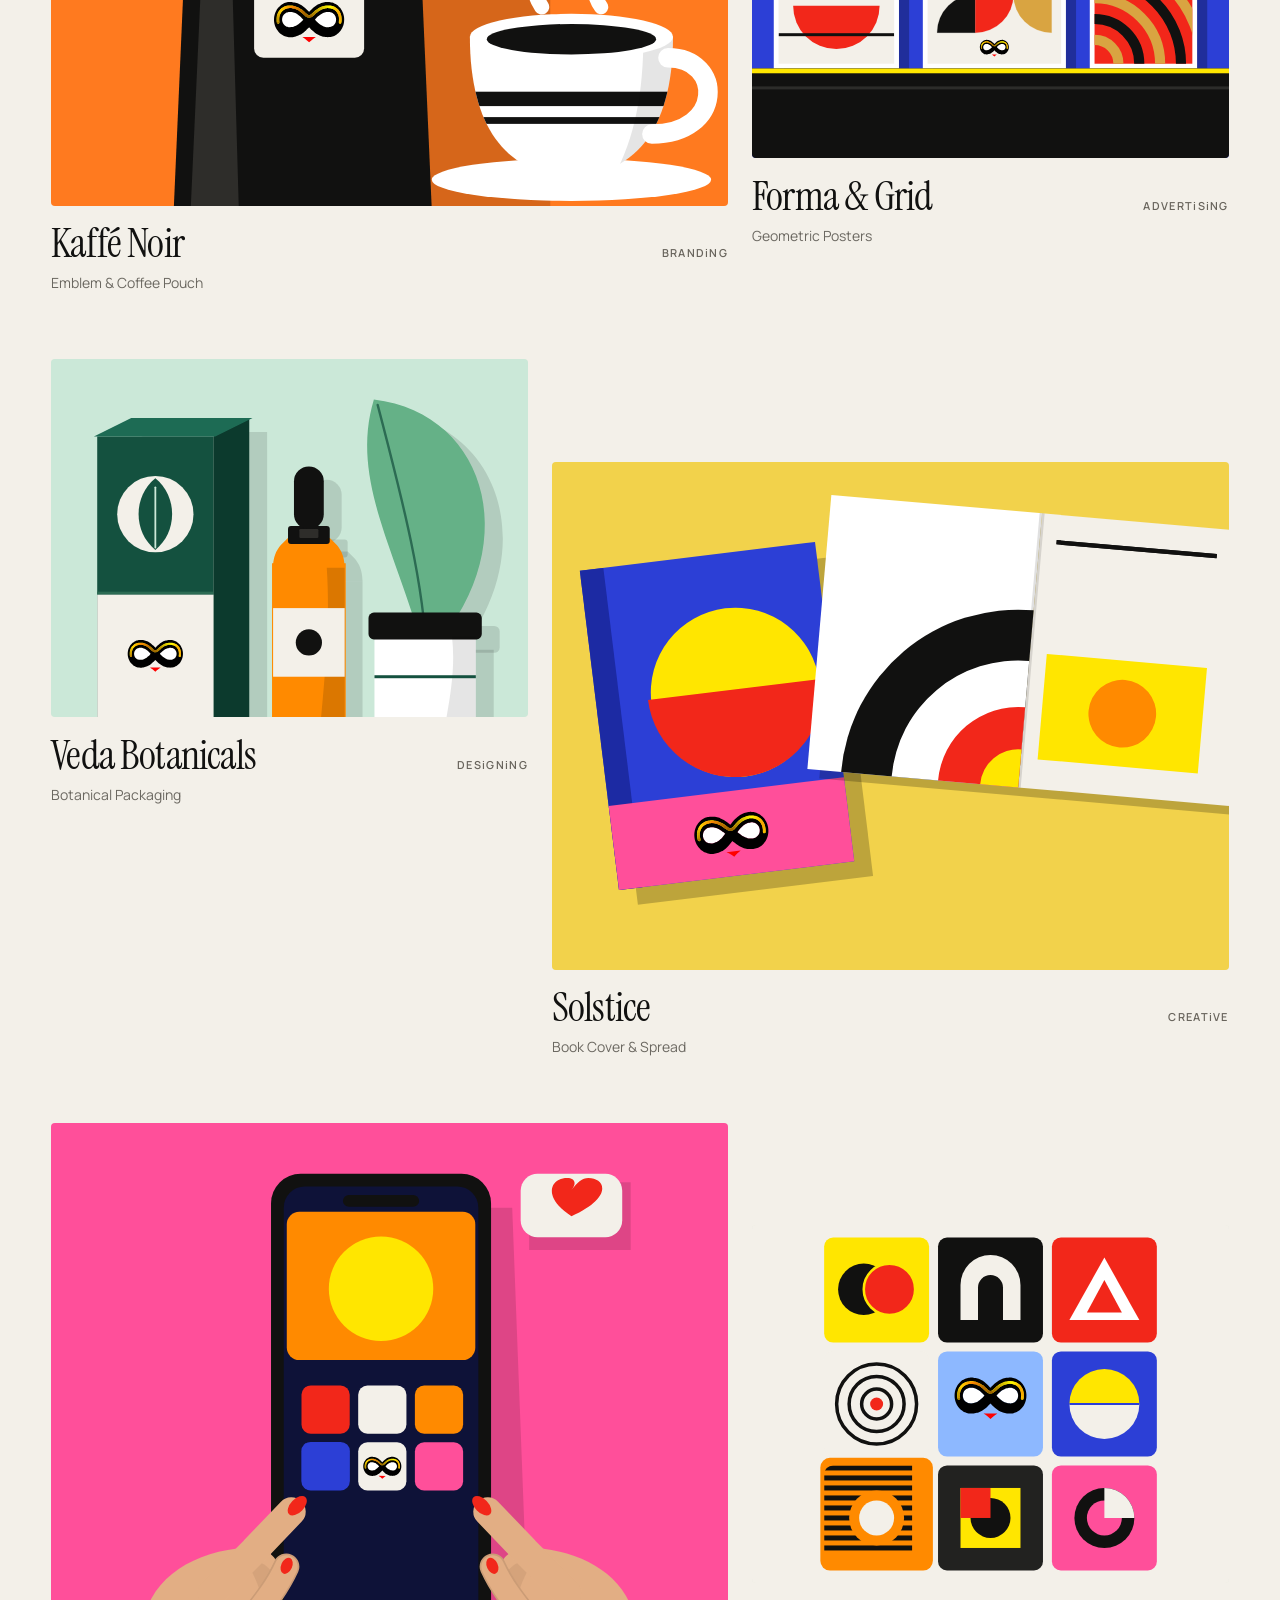
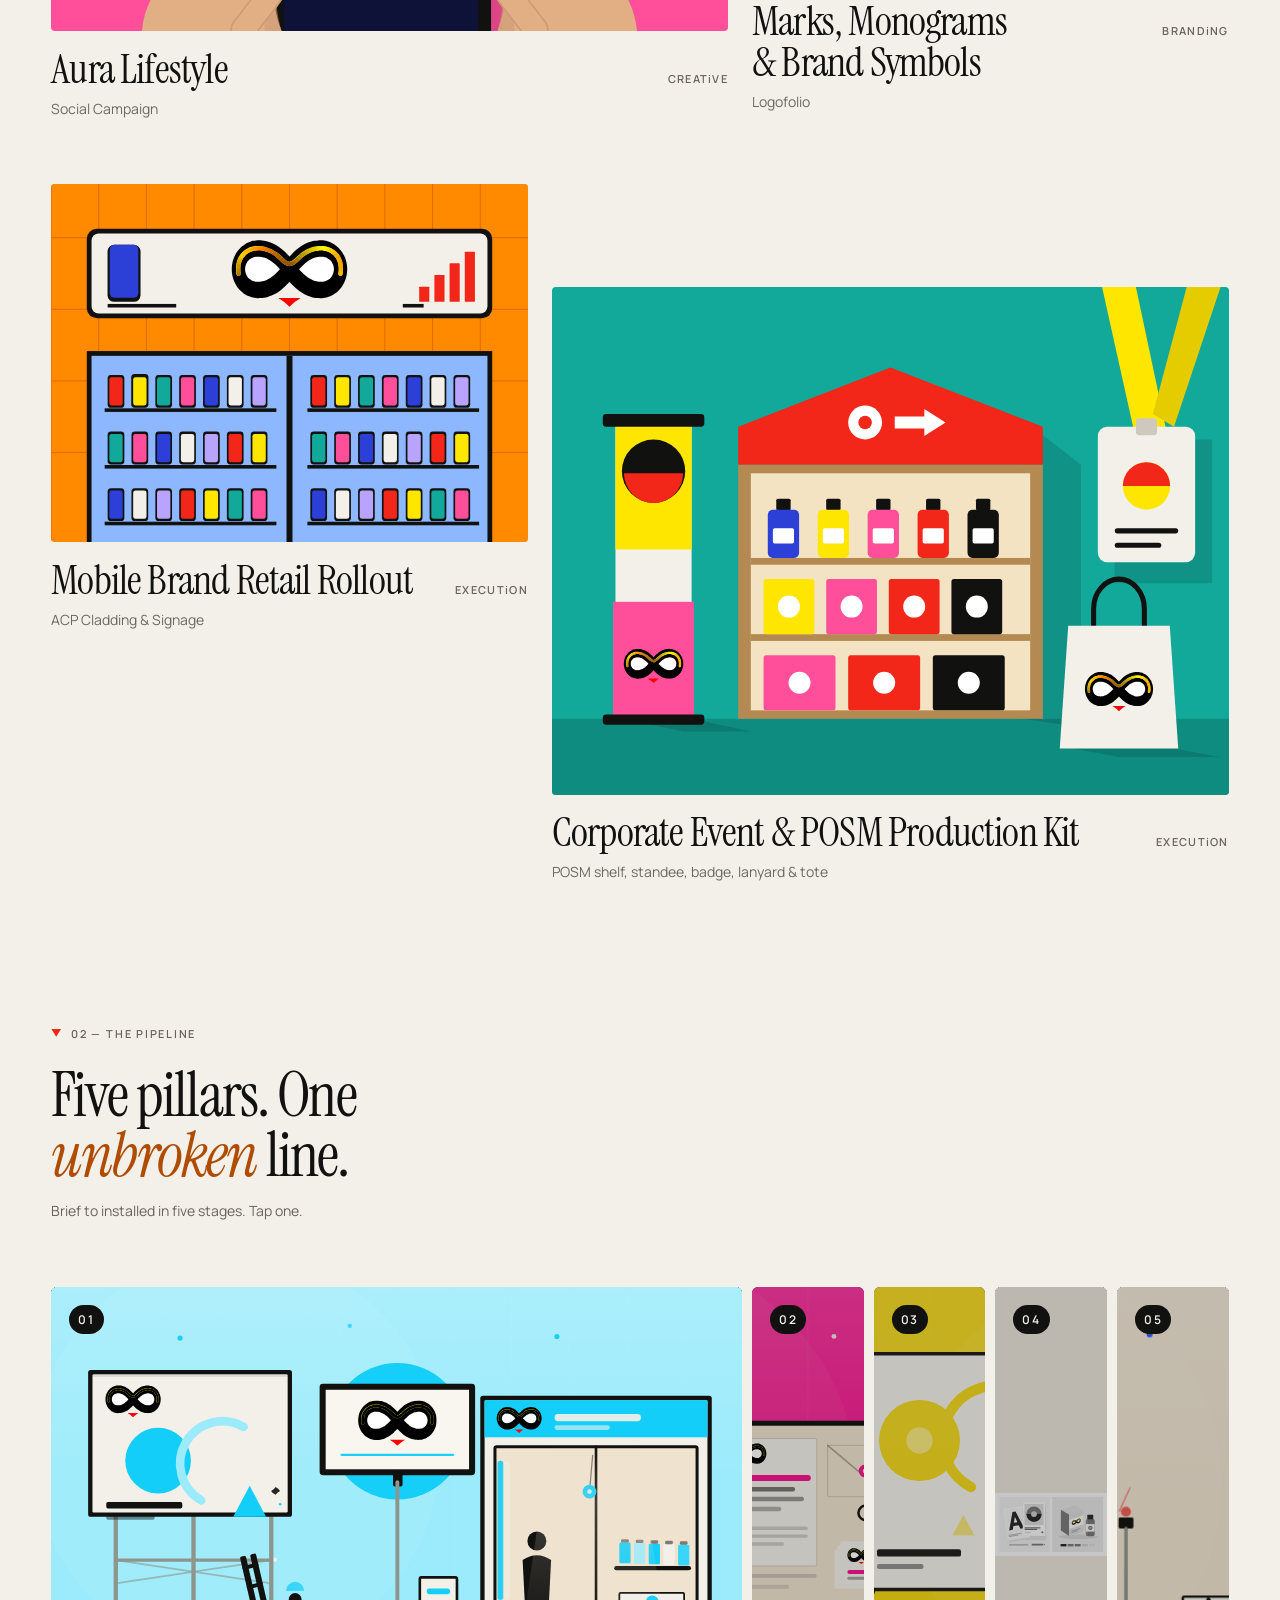
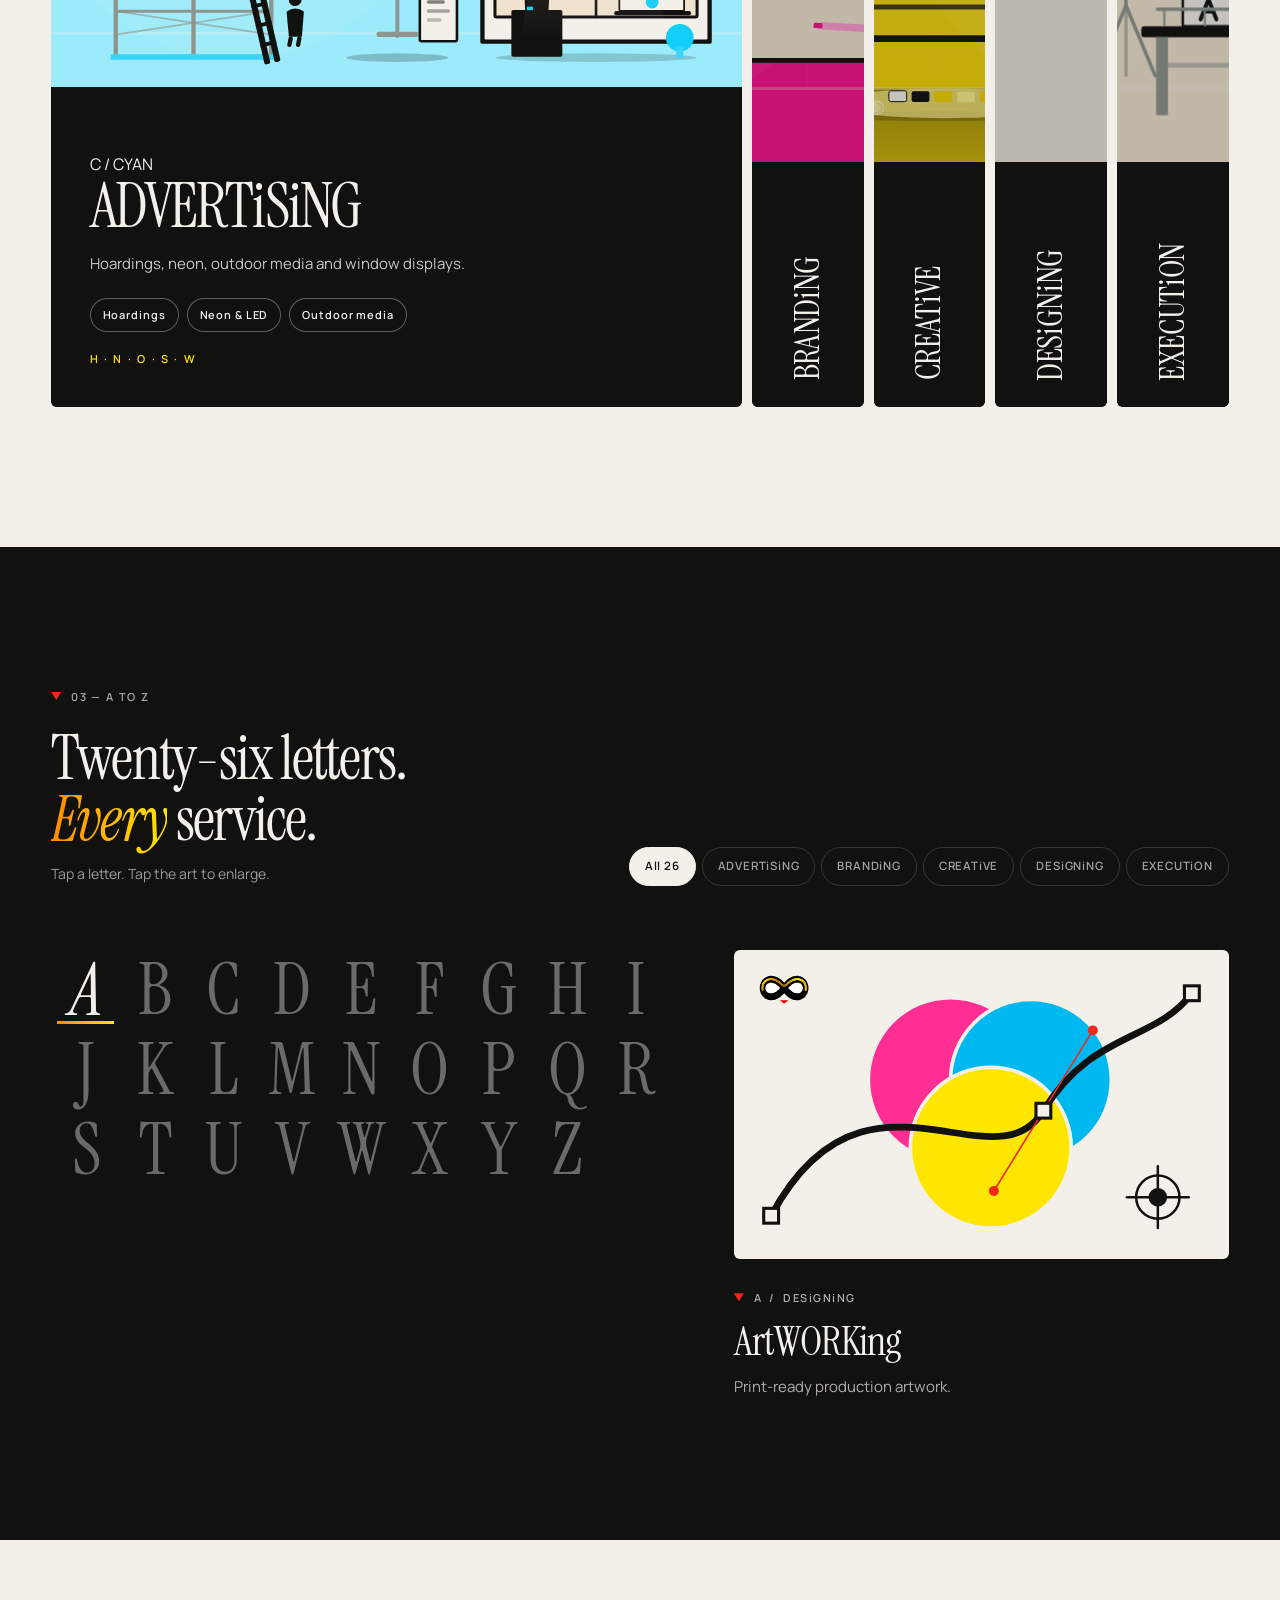
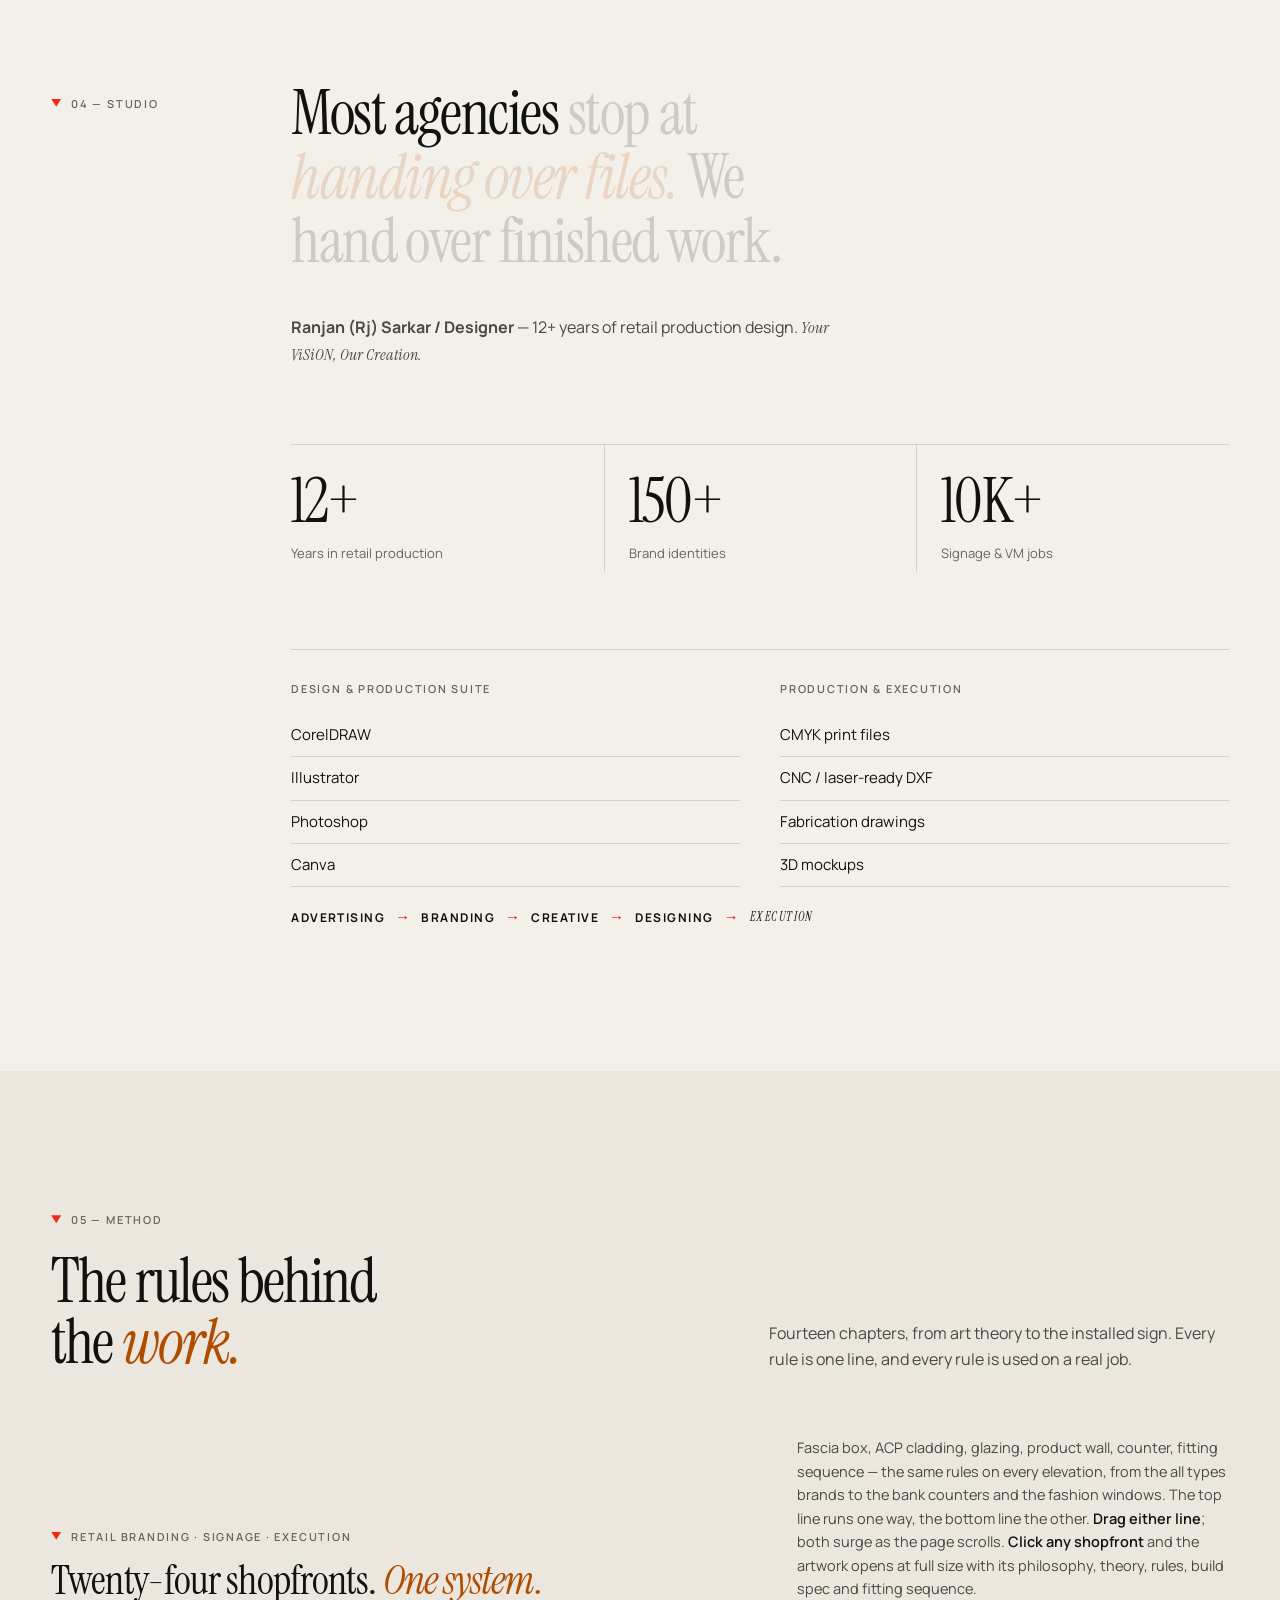
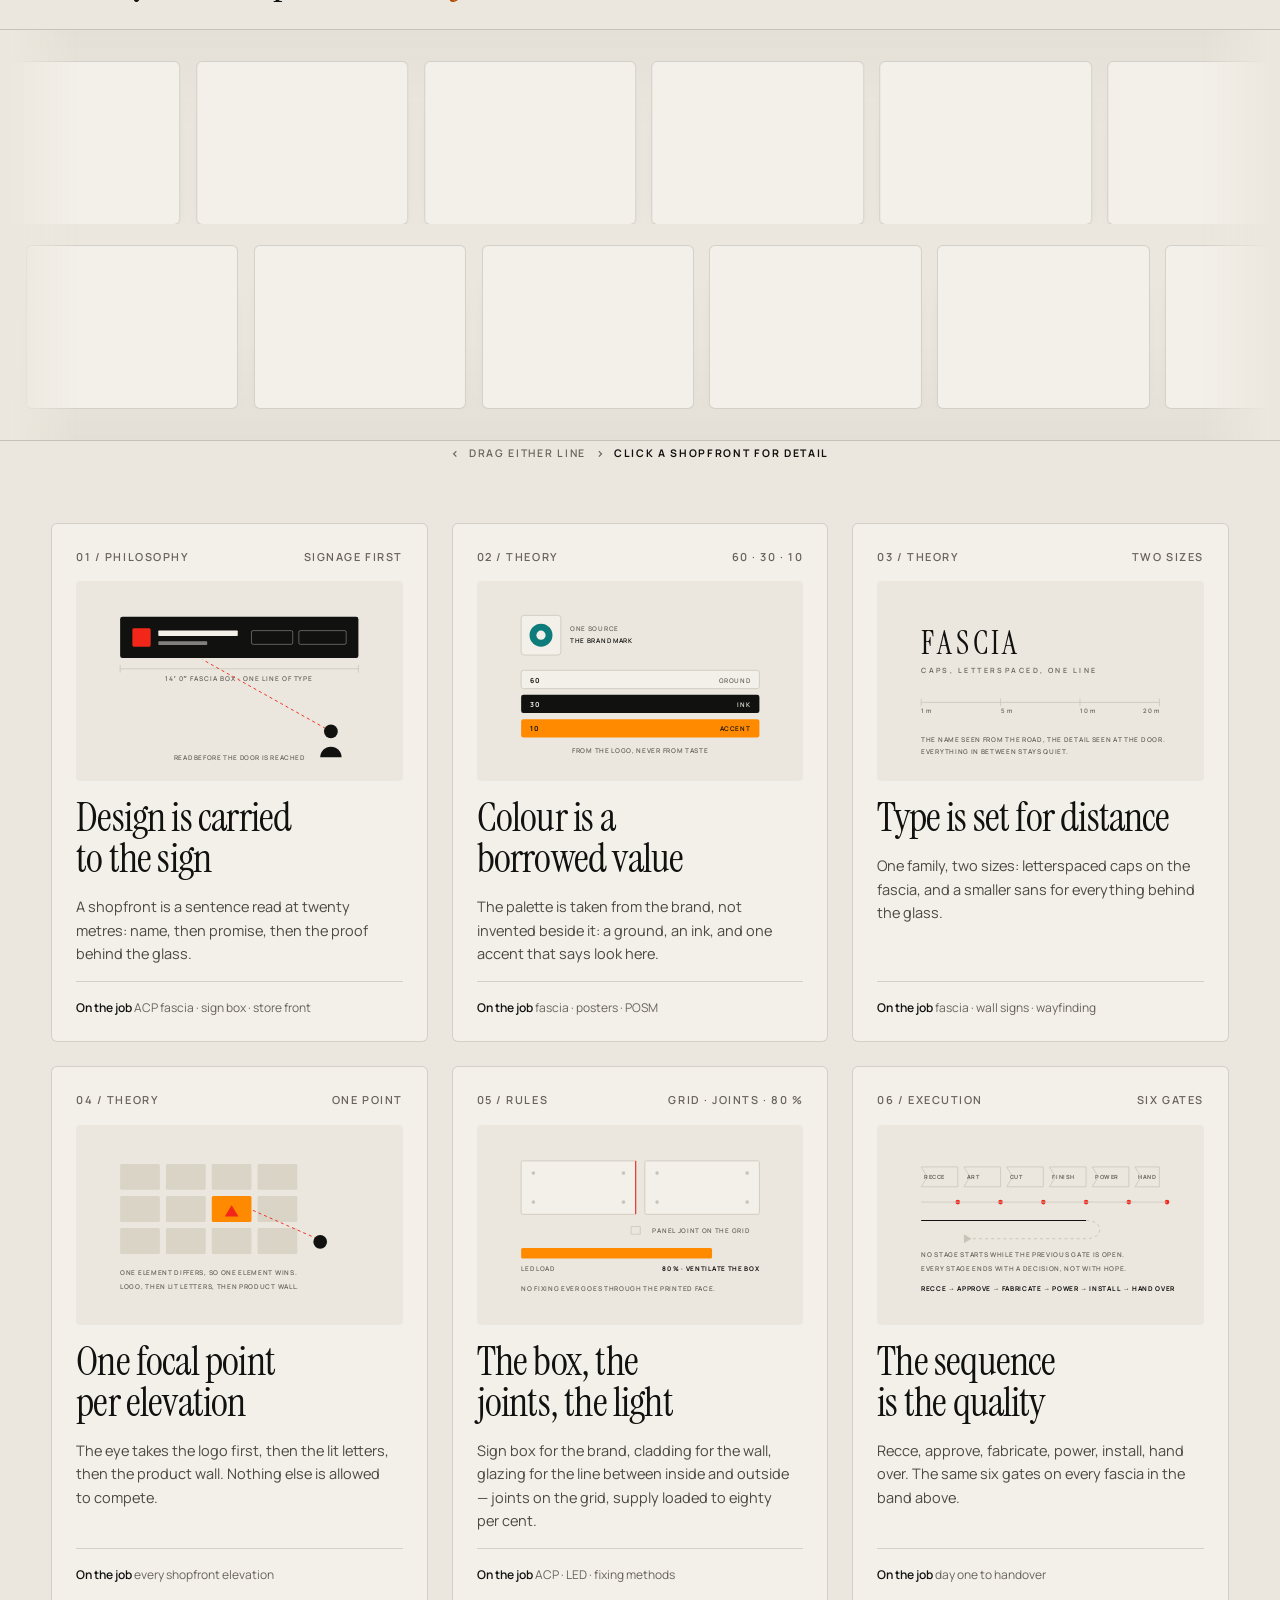
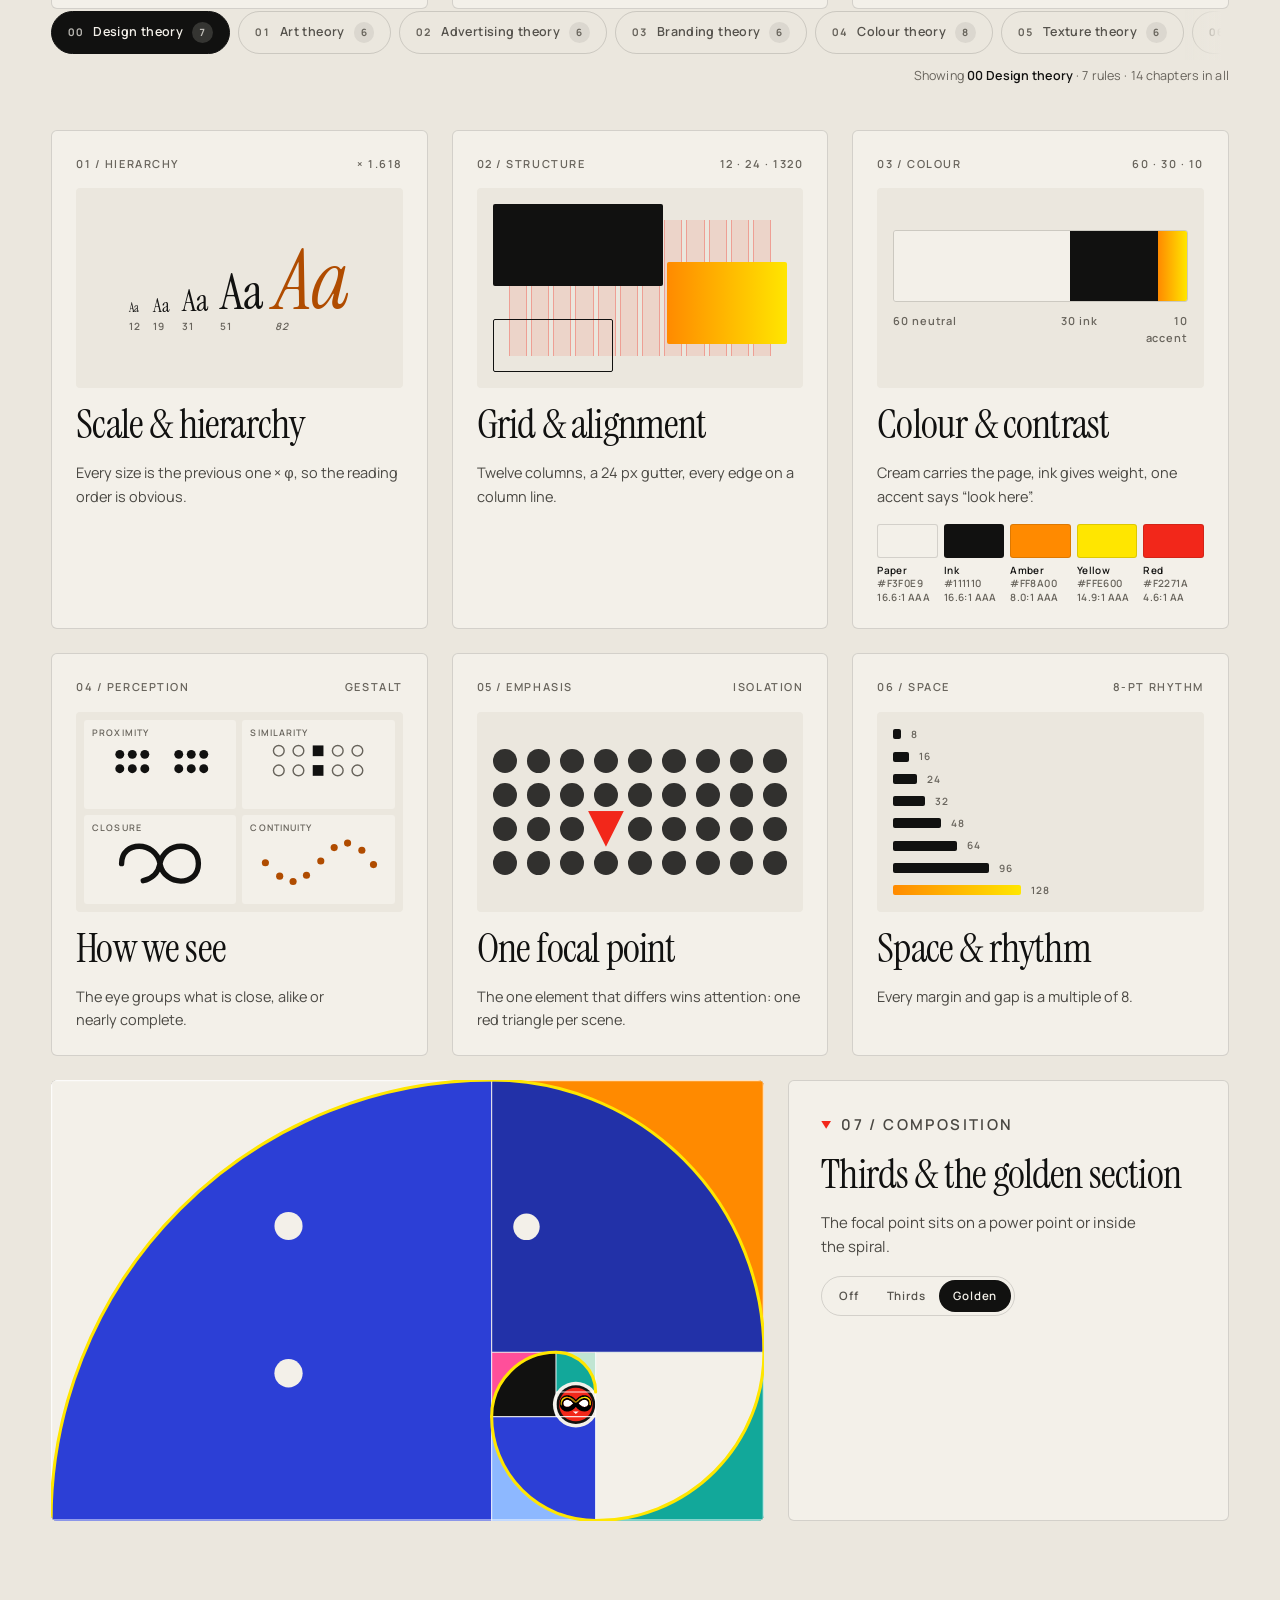
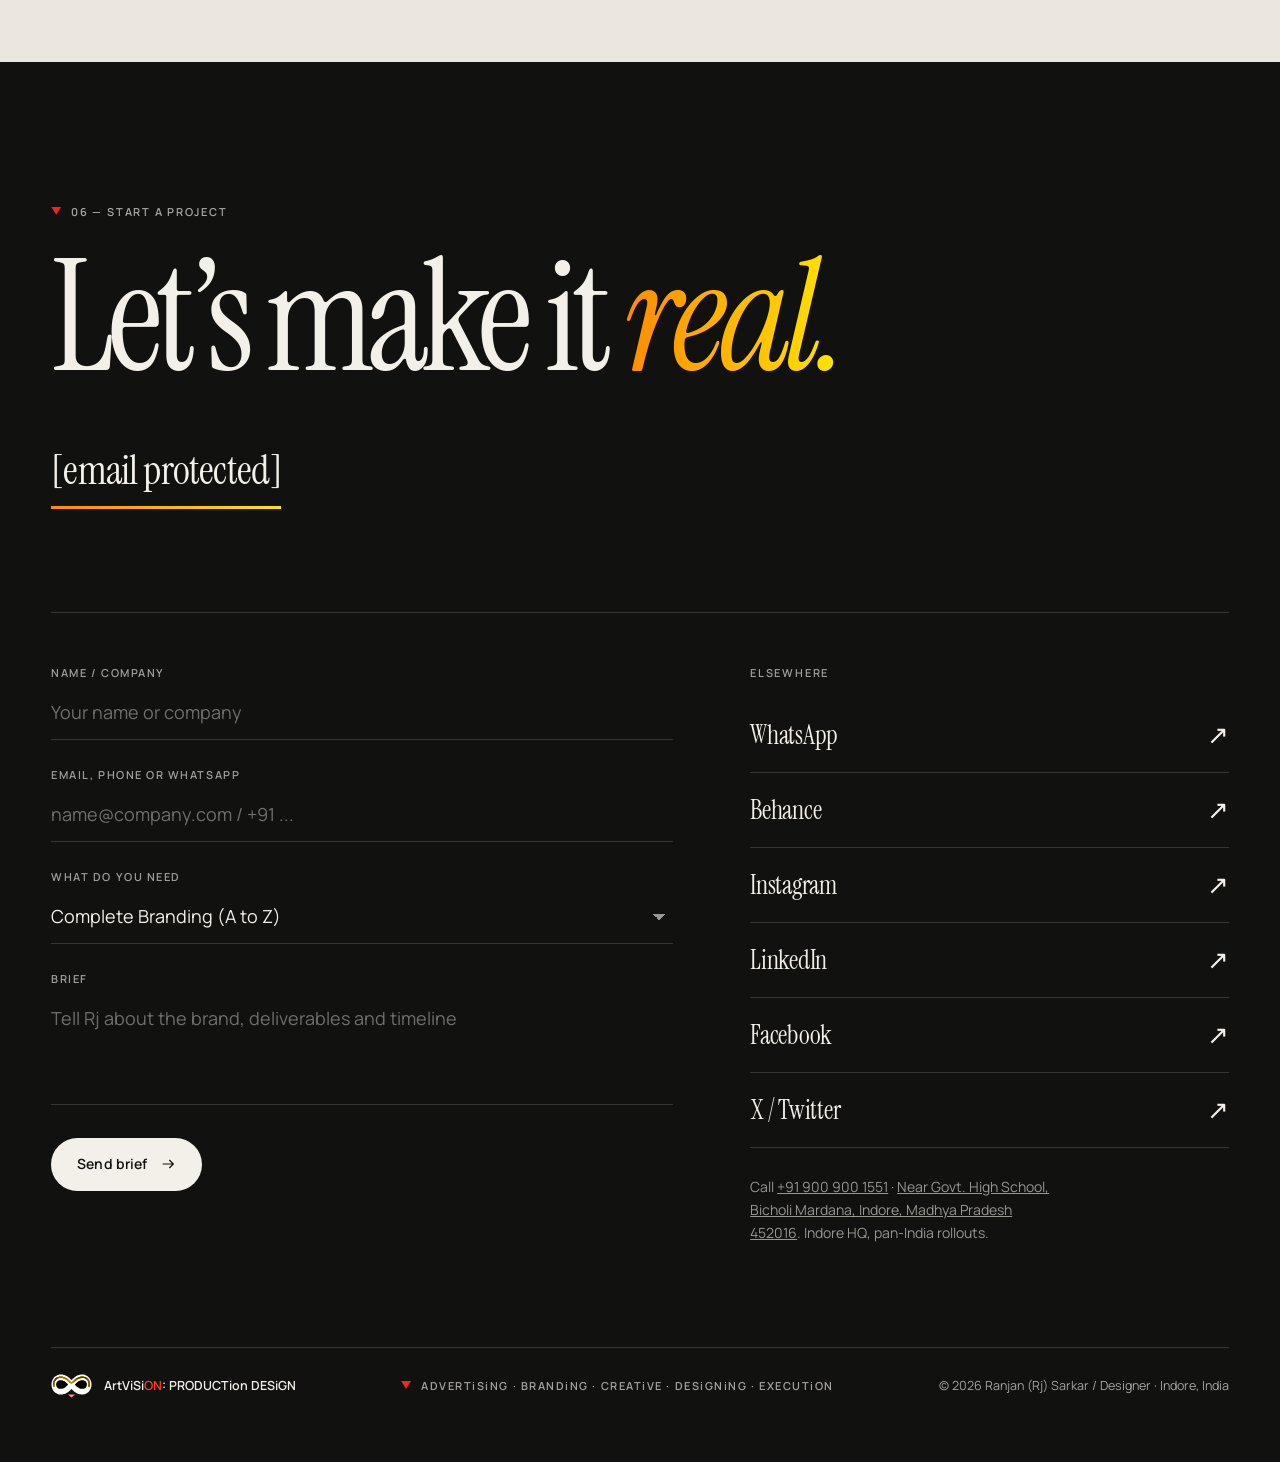
==== commit 1c0a0809: "Update branding description in index.html" ====
--- a/index.html
+++ b/index.html
@@ -69,7 +69,7 @@
     <div class="hero-copy">
       <p class="eyebrow rv"><i class="tri"></i>ArtViSiON: PRODUCTion DESiGN</p>
       <h1 class="split">Design, carried all the way to <em>execution.</em></h1>
-      <p class="lede rv" style="--d:.16s">ACP cladding signage and brand store branding for <b>mobile brands</b> &mdash; from sketch to fabricated signboard.</p>
+      <p class="lede rv" style="--d:.16s">ACP cladding signage and brand store branding for <b>all types brands</b> &mdash; from sketch to fabricated signboard.</p>
       <p class="flow rv" style="--d:.2s" aria-label="Process: recce, design, fabricate, install"><b>Recce</b><i>&rarr;</i><b>Design</b><i>&rarr;</i><b>Fabricate</b><i>&rarr;</i><b>Install</b></p>
       <div class="hero-cta rv" style="--d:.24s">
         <a href="#work" class="btn" data-cursor="">View selected work
@@ -263,7 +263,7 @@
           <h3>Twenty-four shopfronts. <em>One system.</em></h3>
         </div>
         <p class="bw-lede">Fascia box, ACP cladding, glazing, product wall, counter, fitting sequence &mdash; the same
-        rules on every elevation, from the mobile brands to the bank counters and the fashion windows.
+        rules on every elevation, from the all types brands to the bank counters and the fashion windows.
         The top line runs one way, the bottom line the other. <b>Drag either line</b>; both surge as the page scrolls.
         <b>Click any shopfront</b> and the artwork opens at full size with its philosophy, theory, rules, build spec and fitting sequence.</p>
       </div>
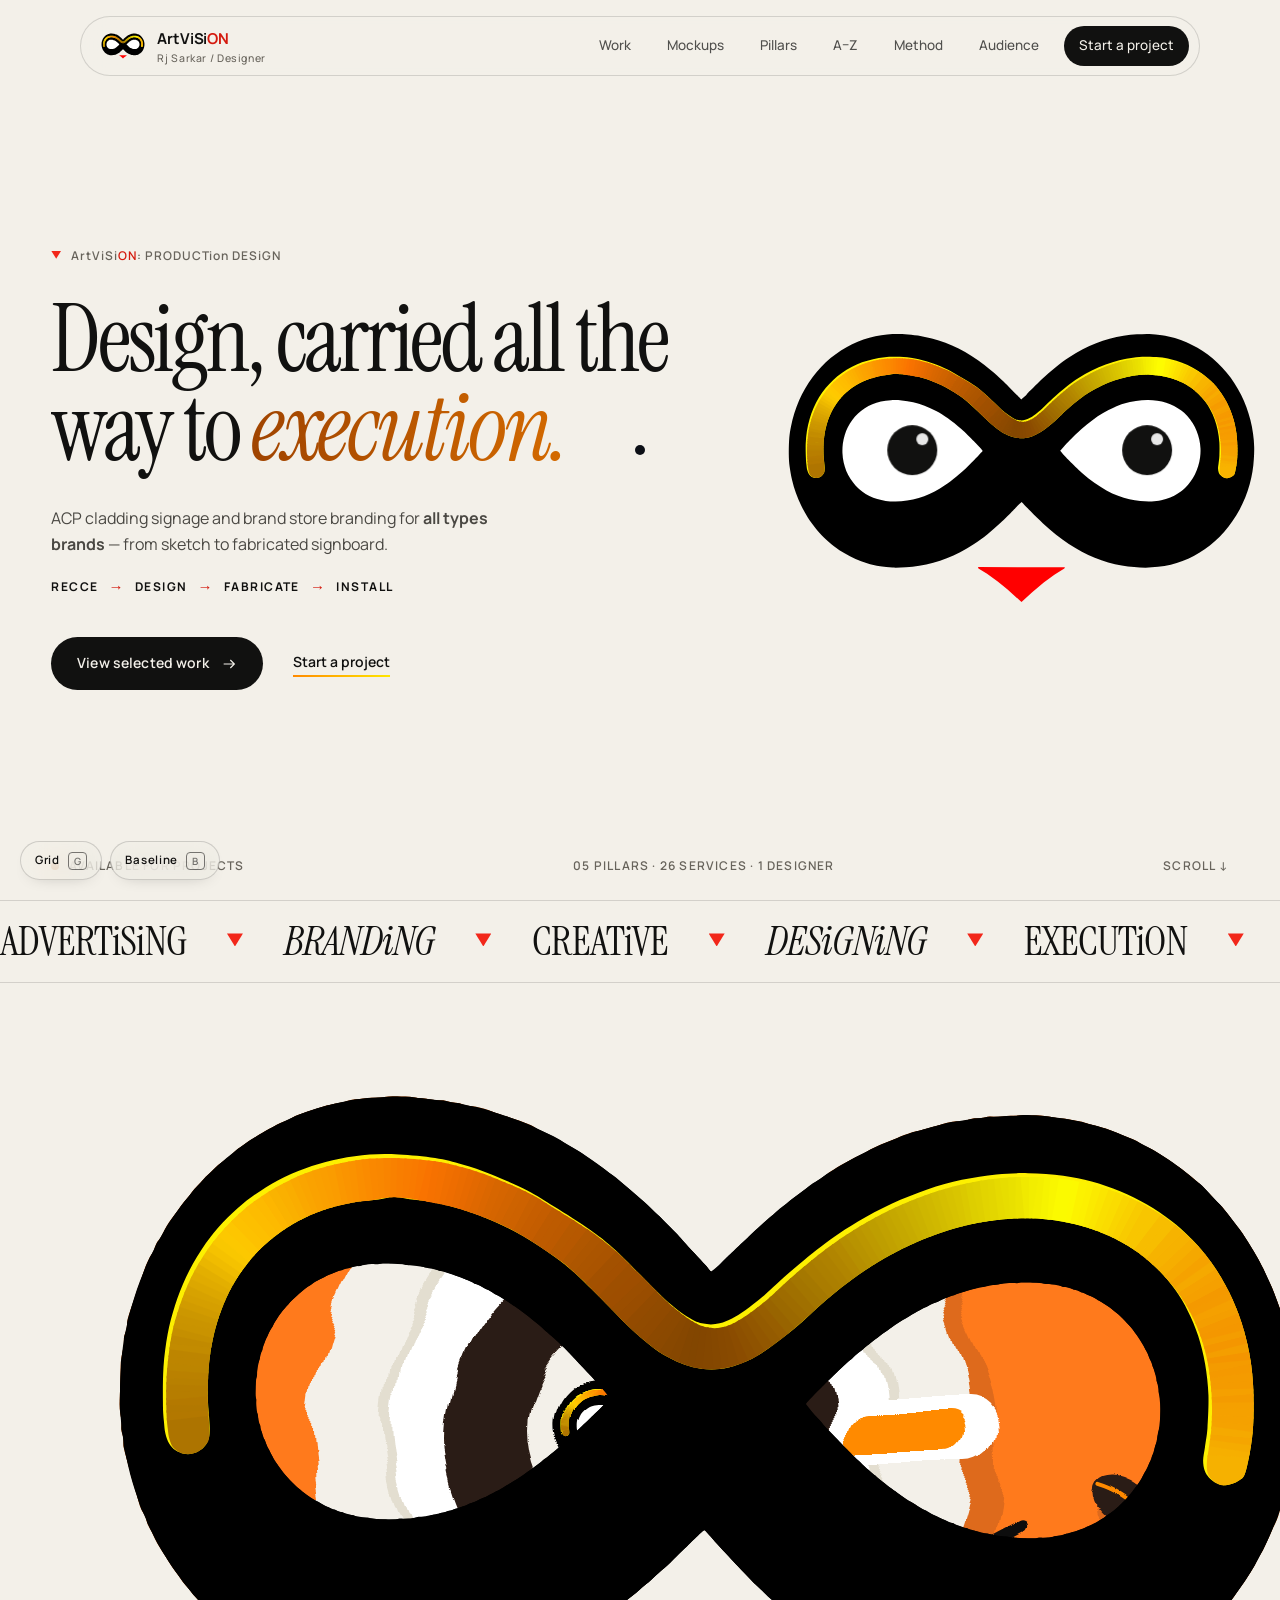
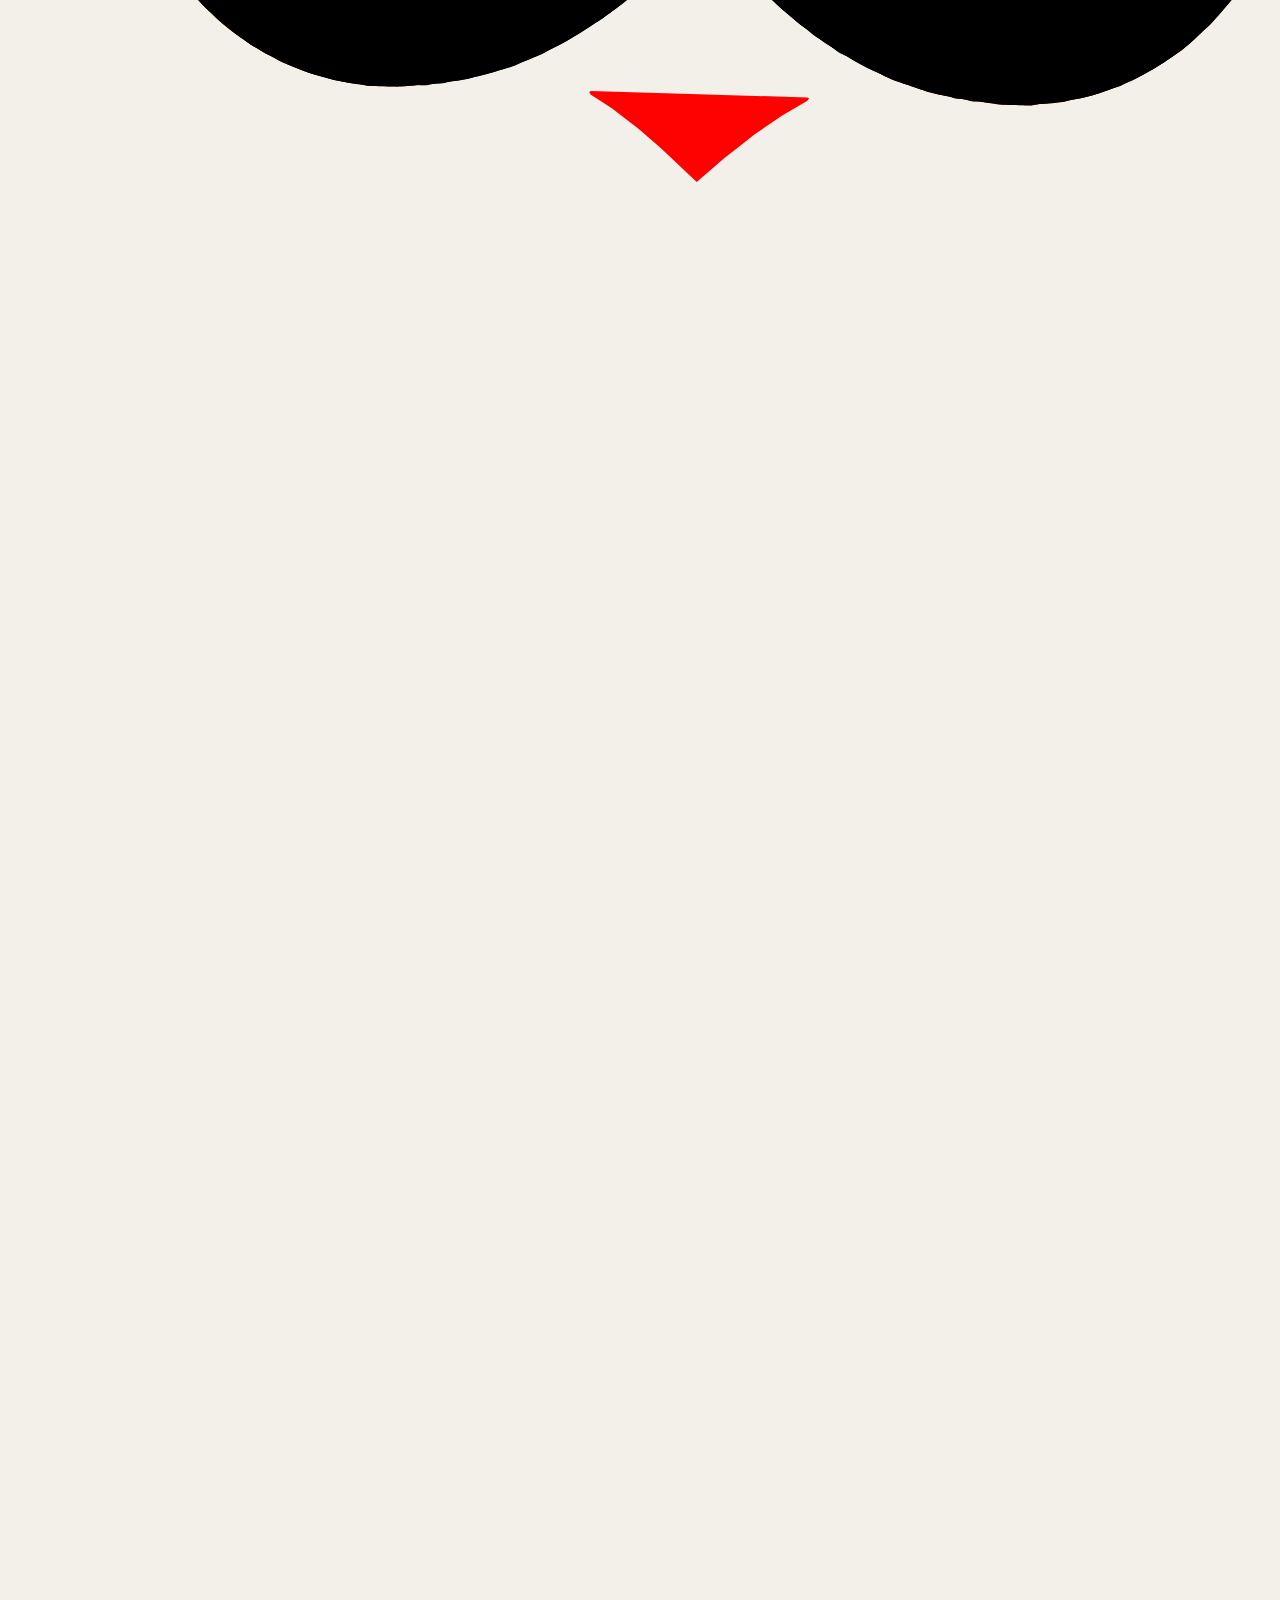
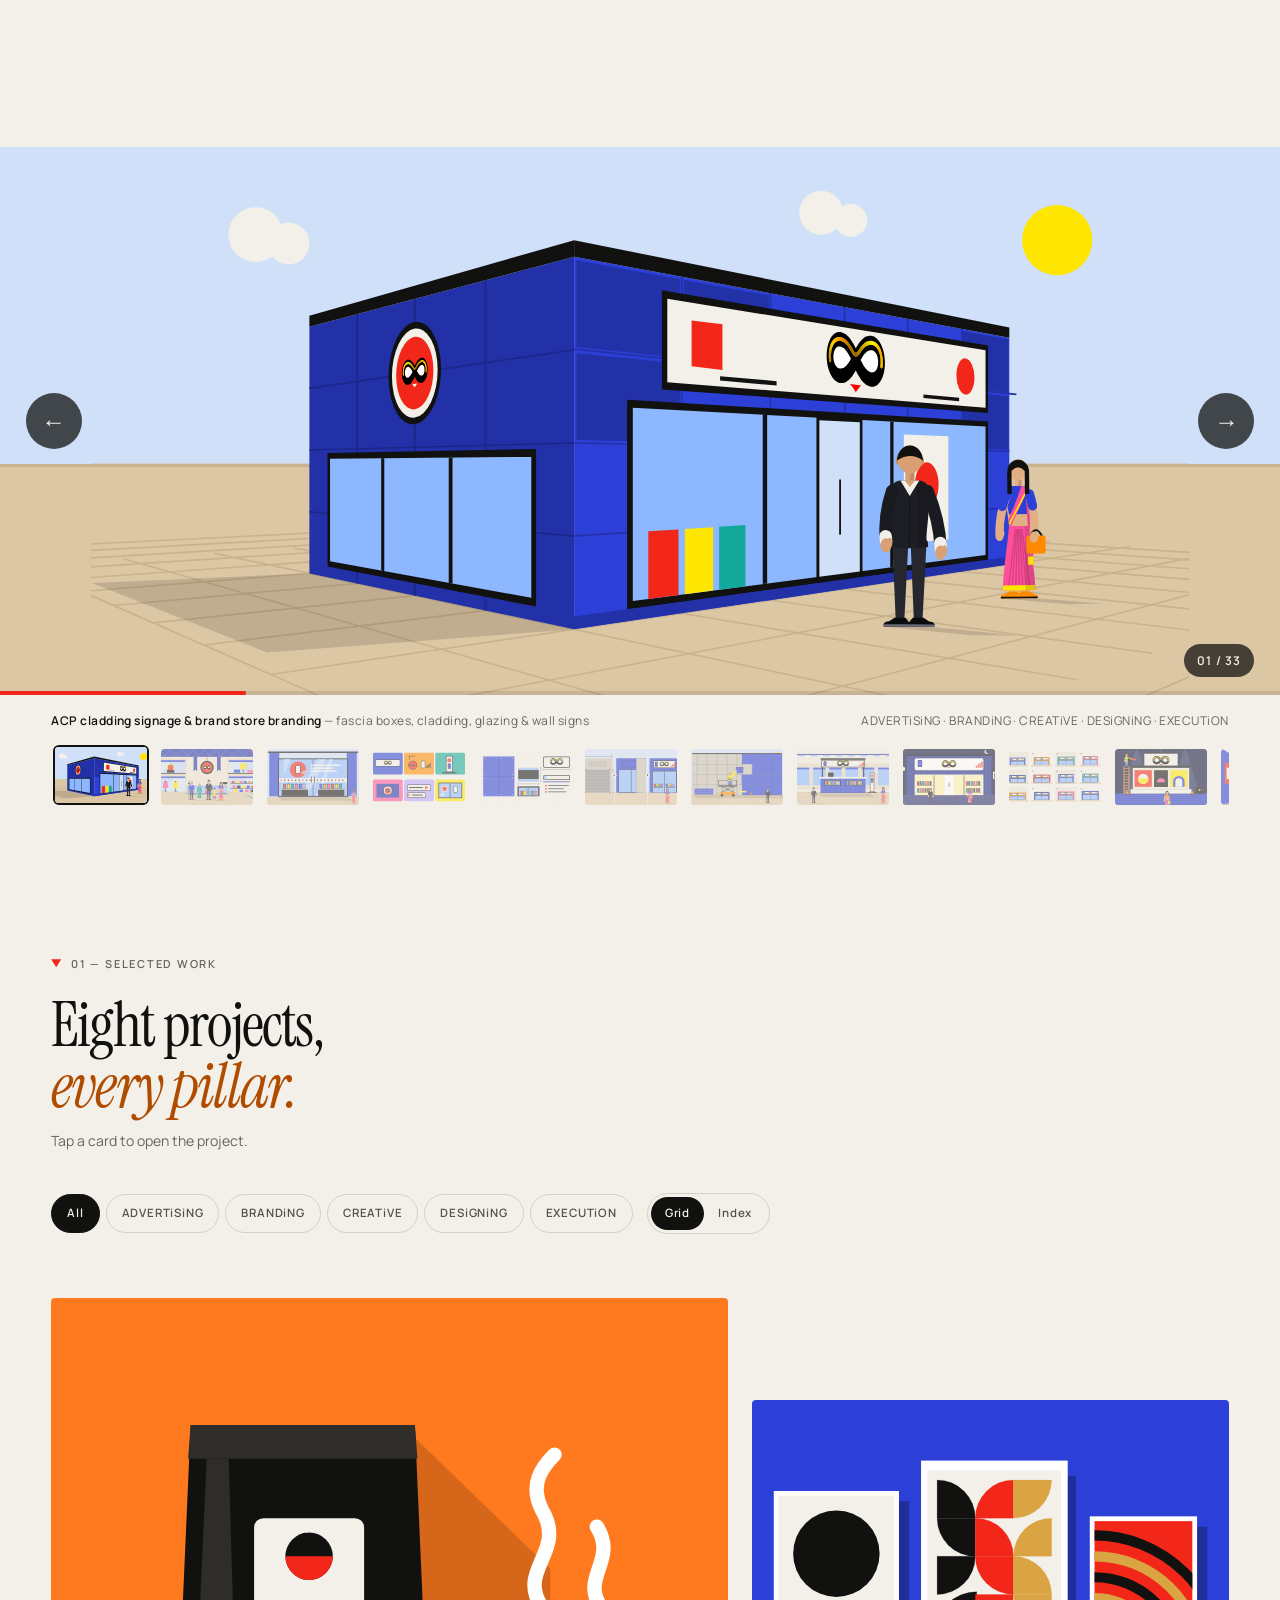
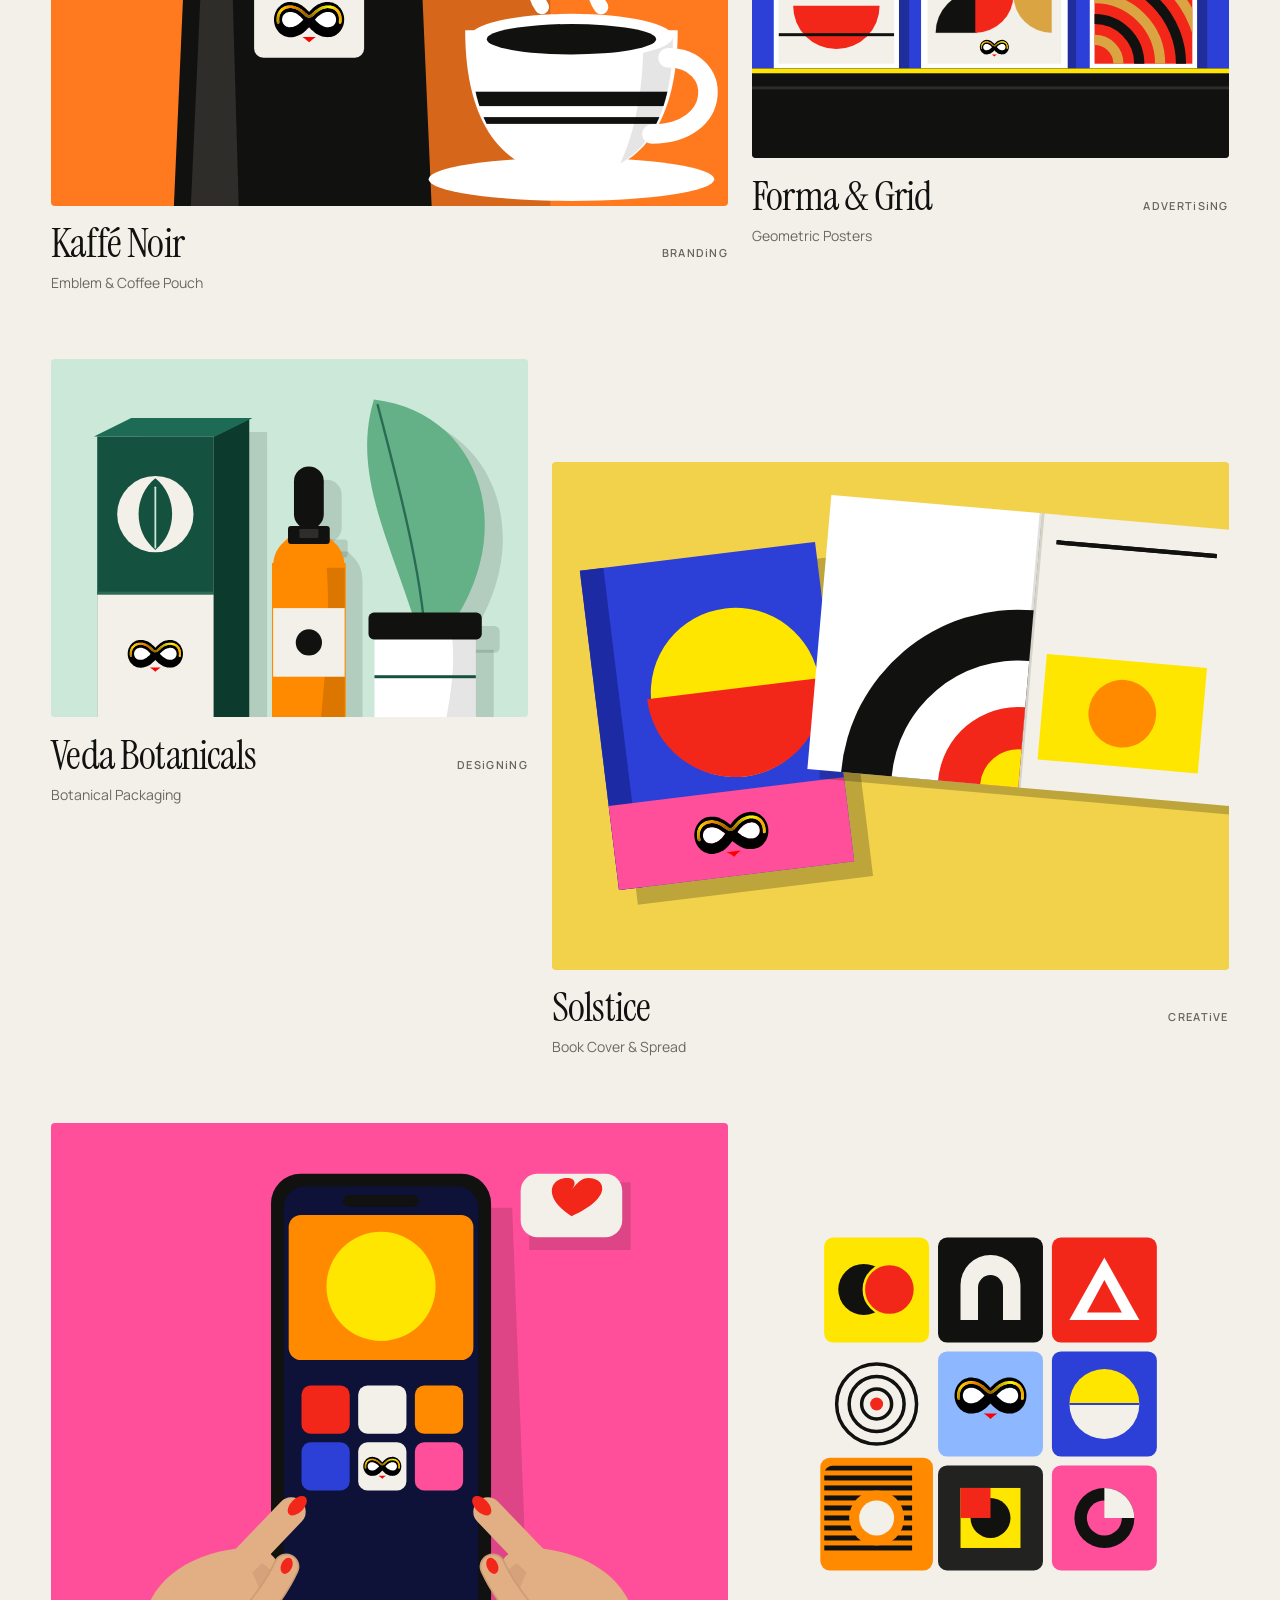
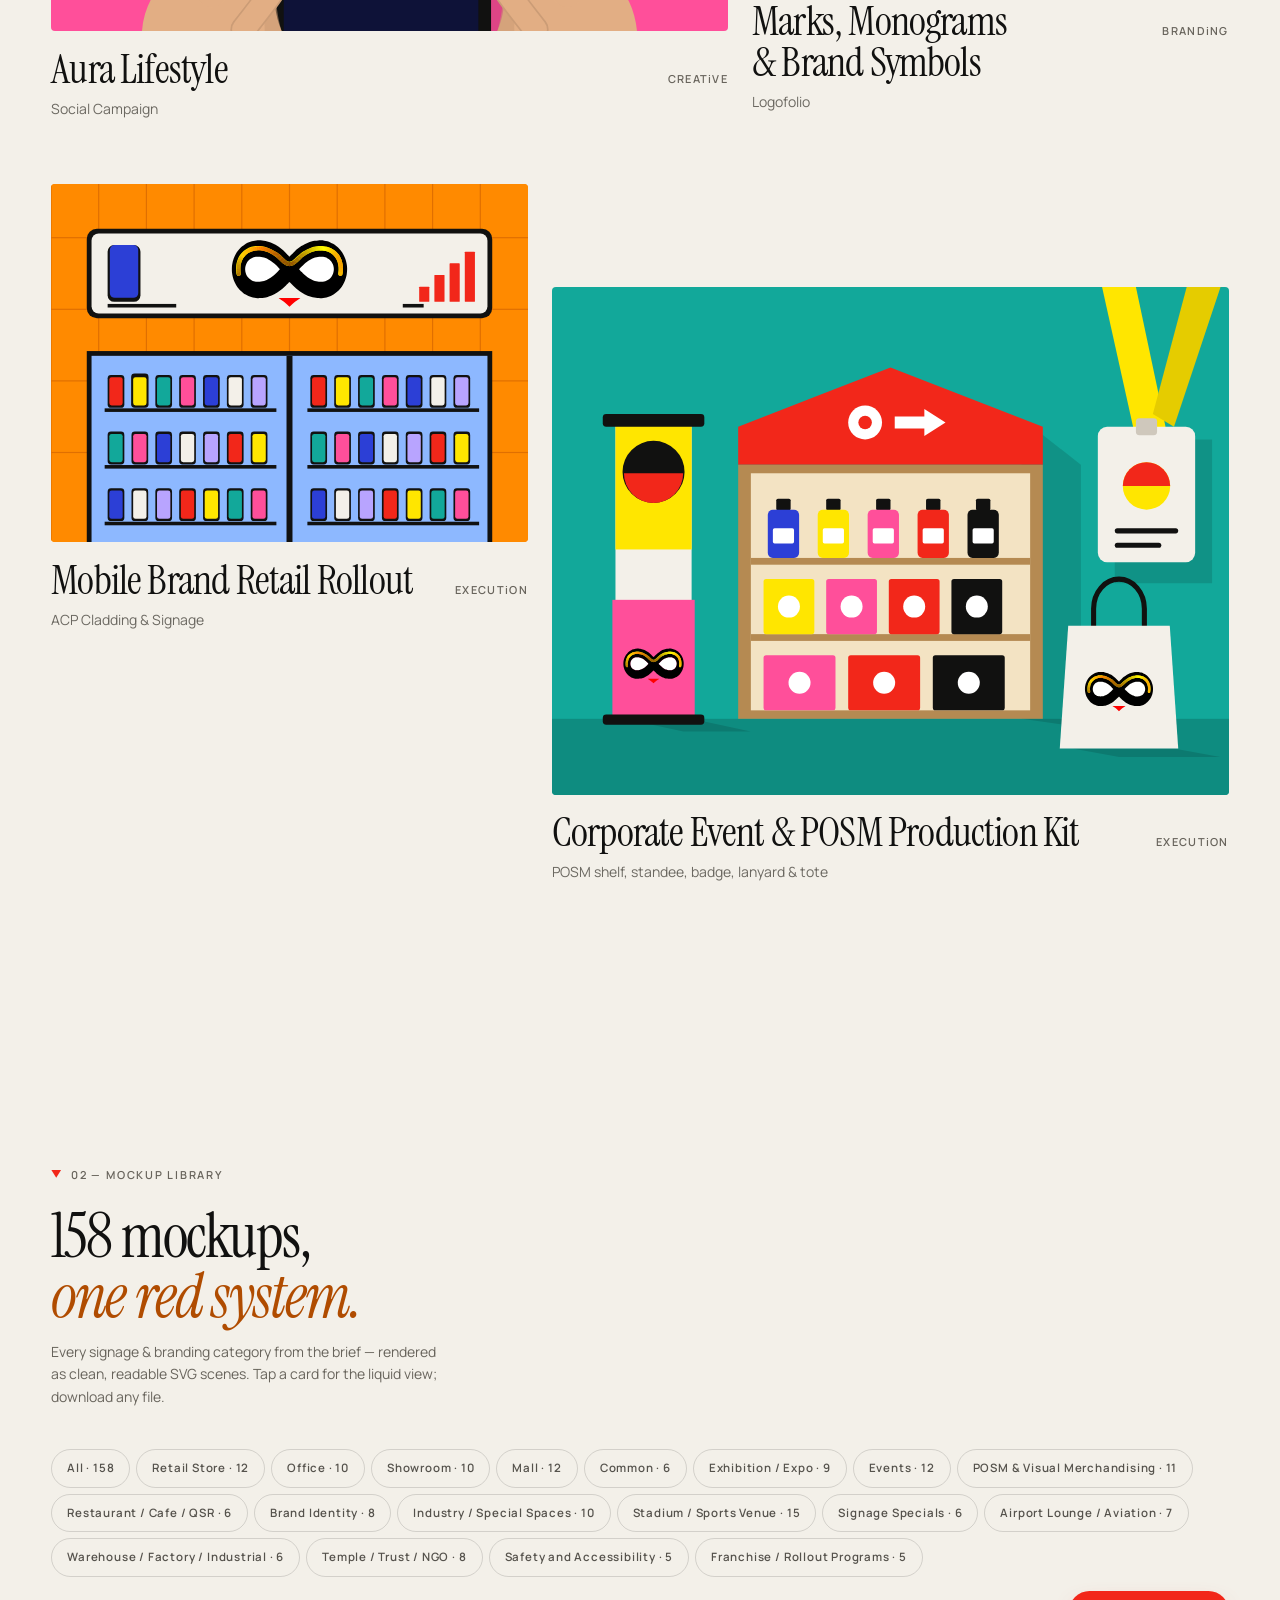
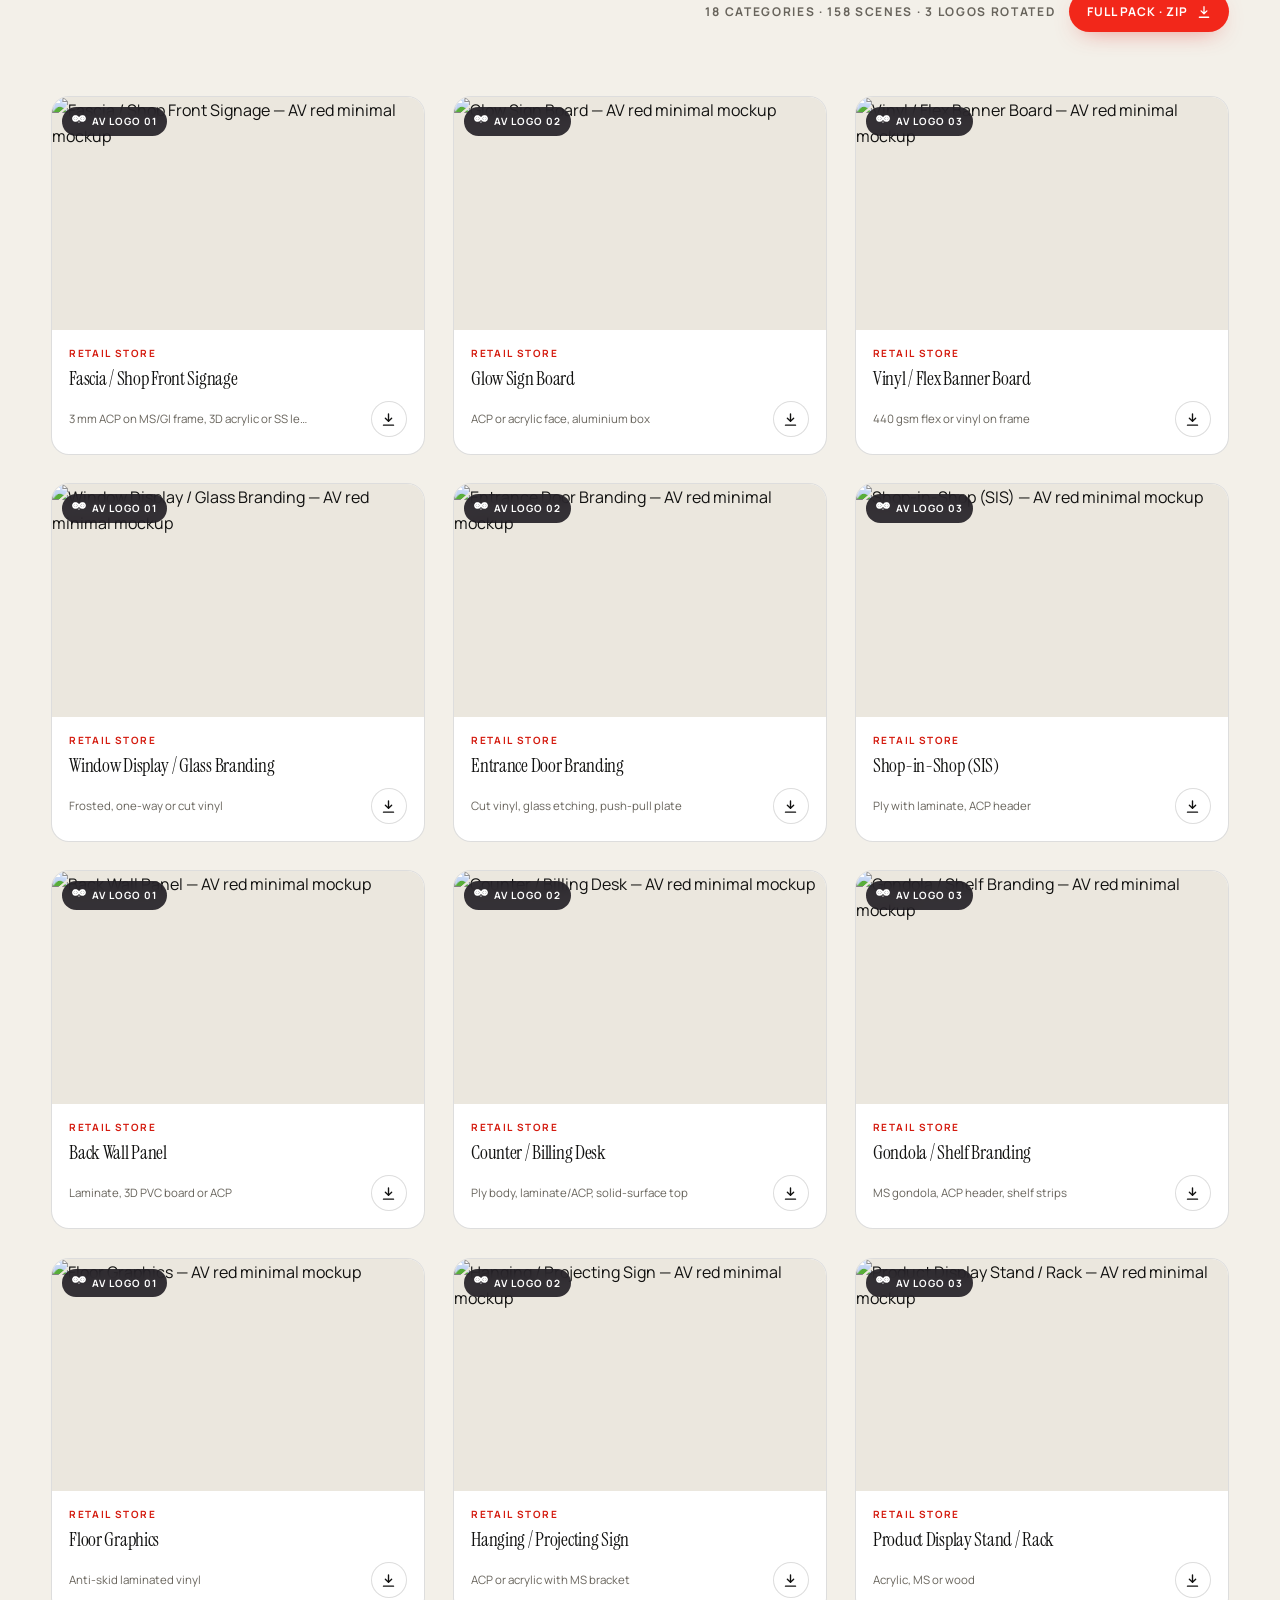
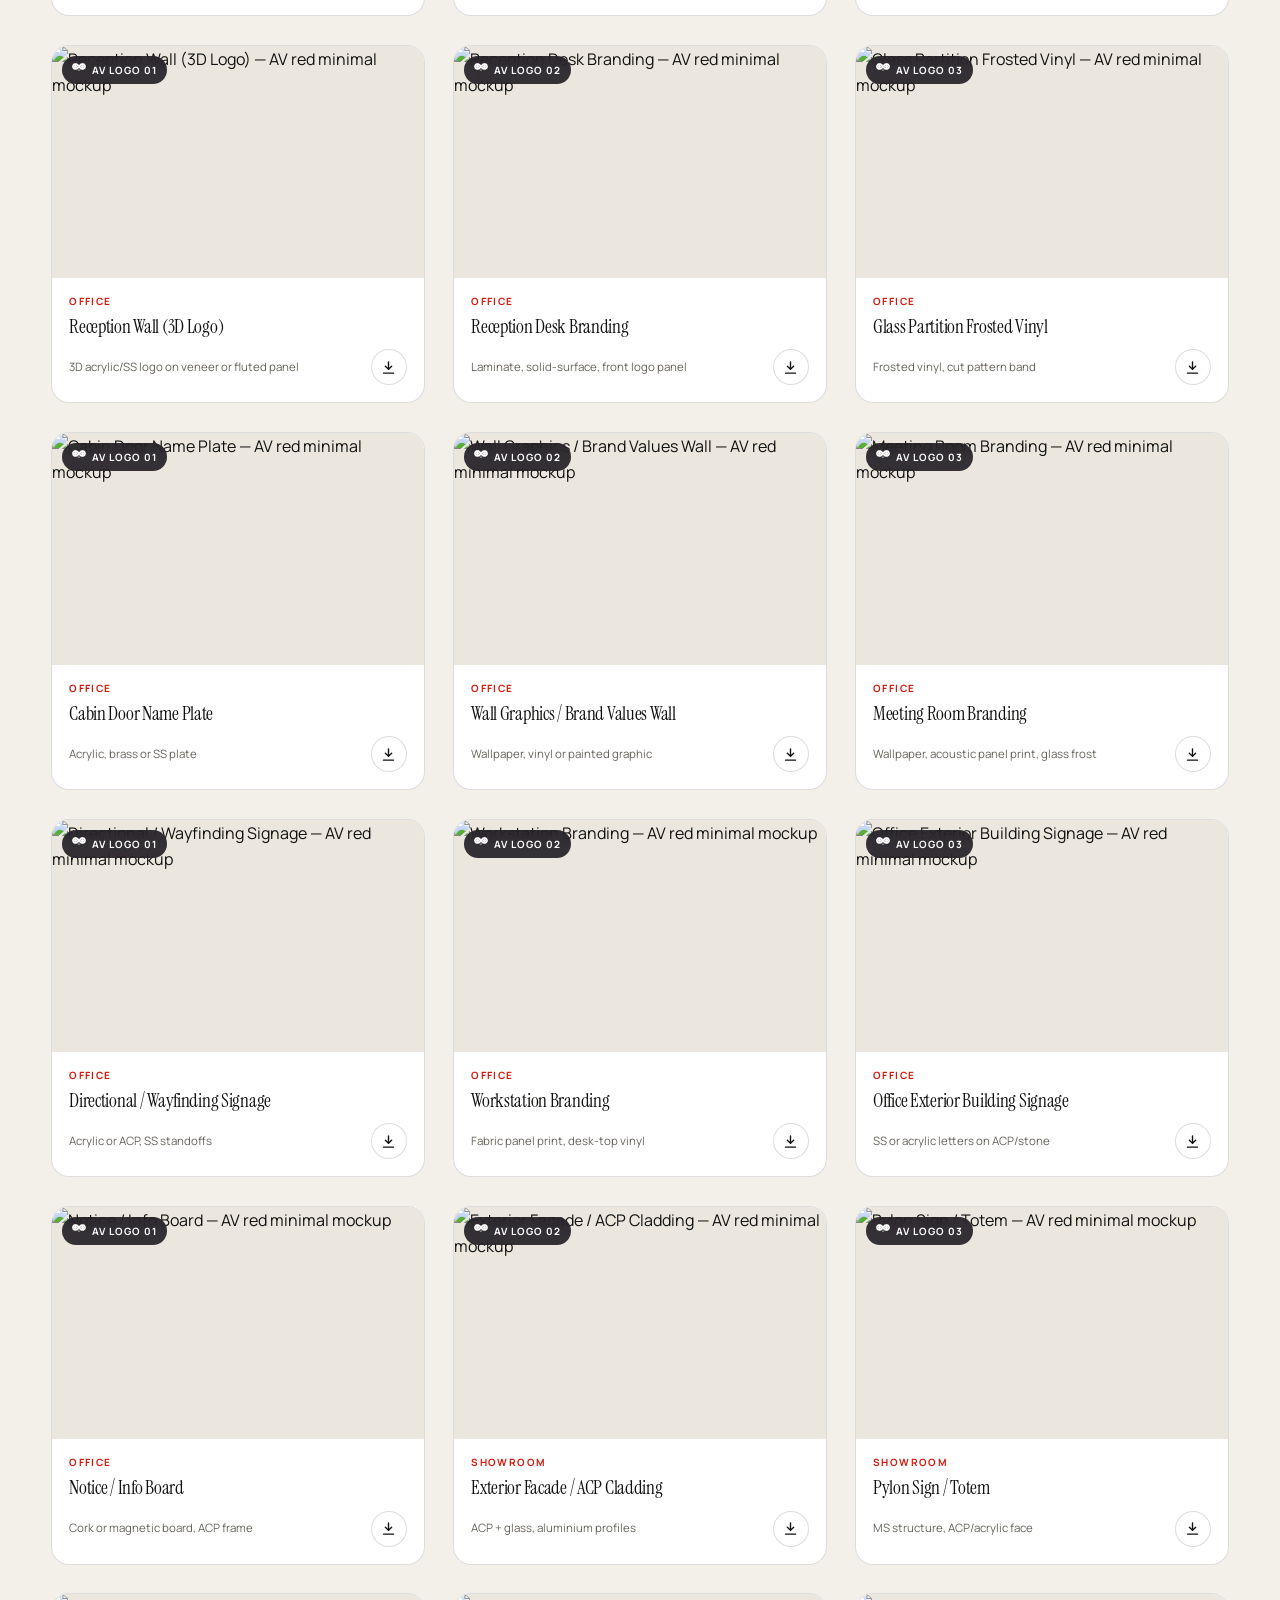
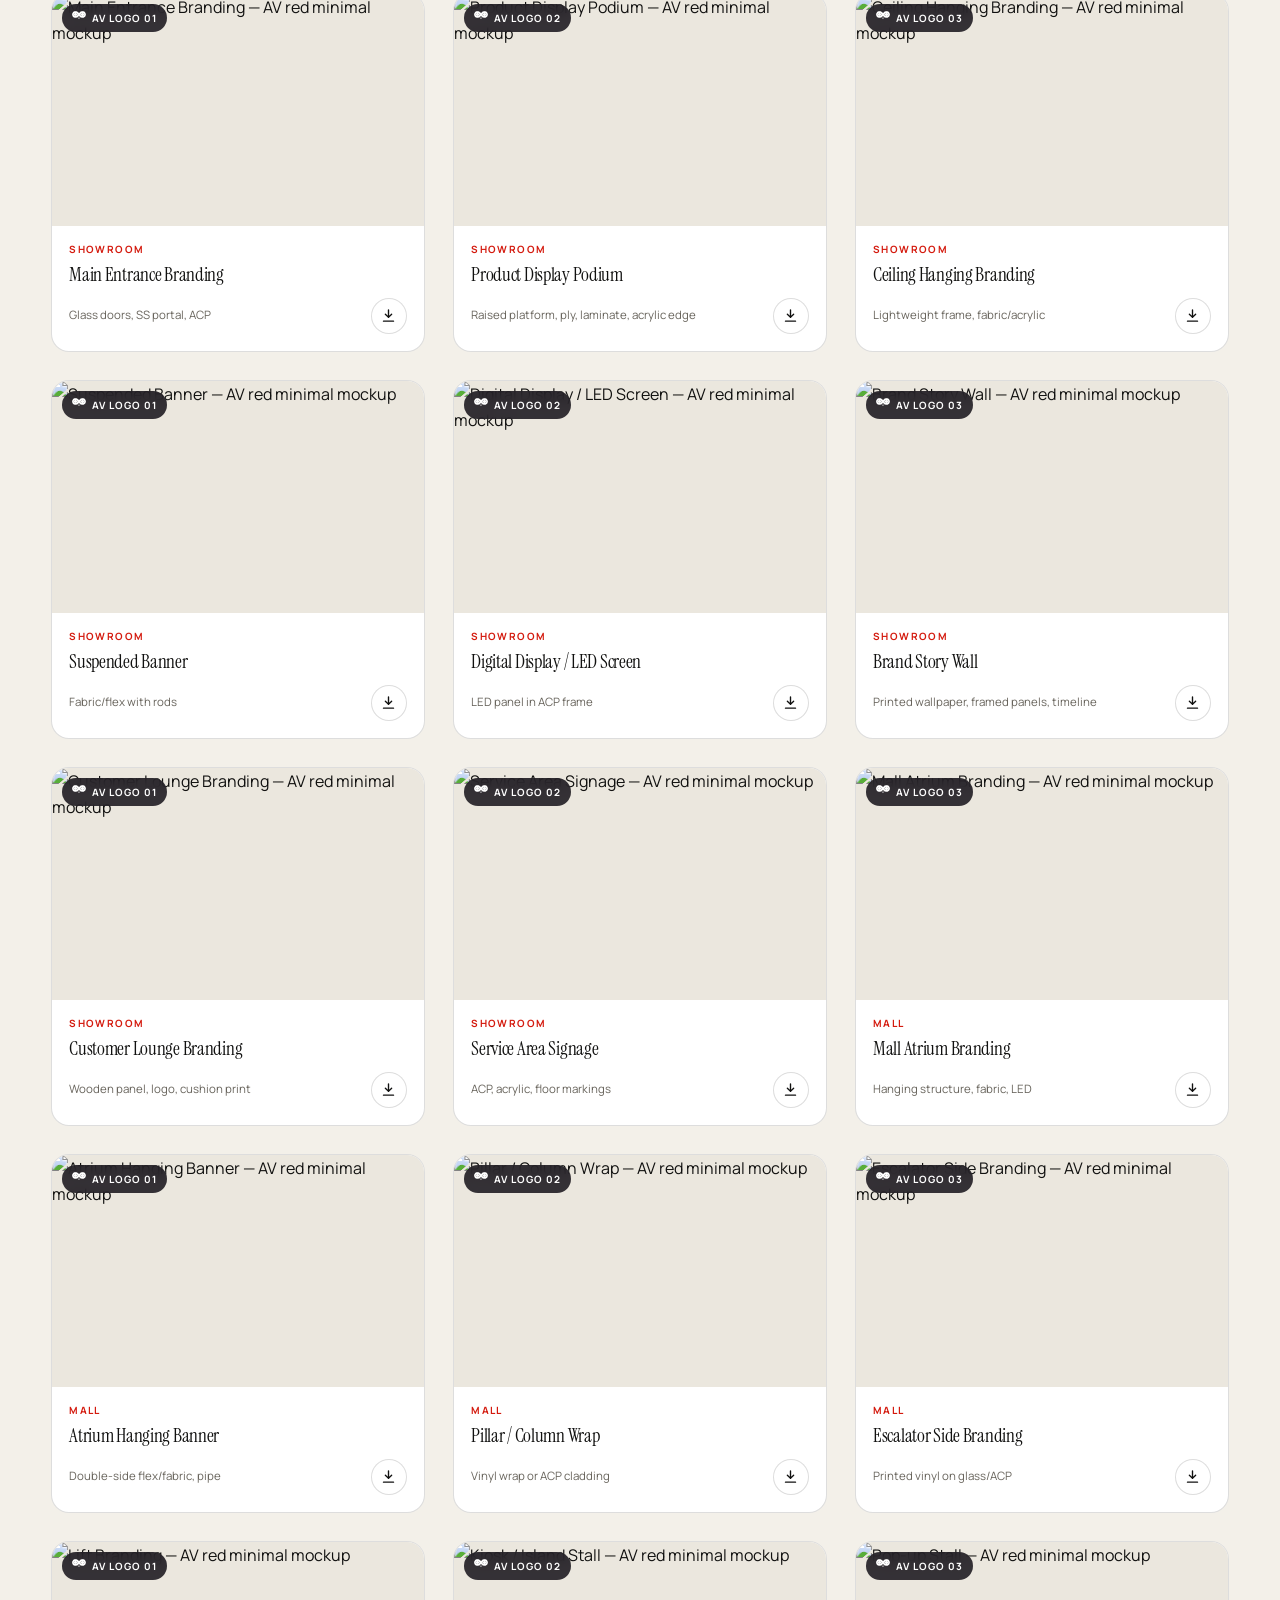
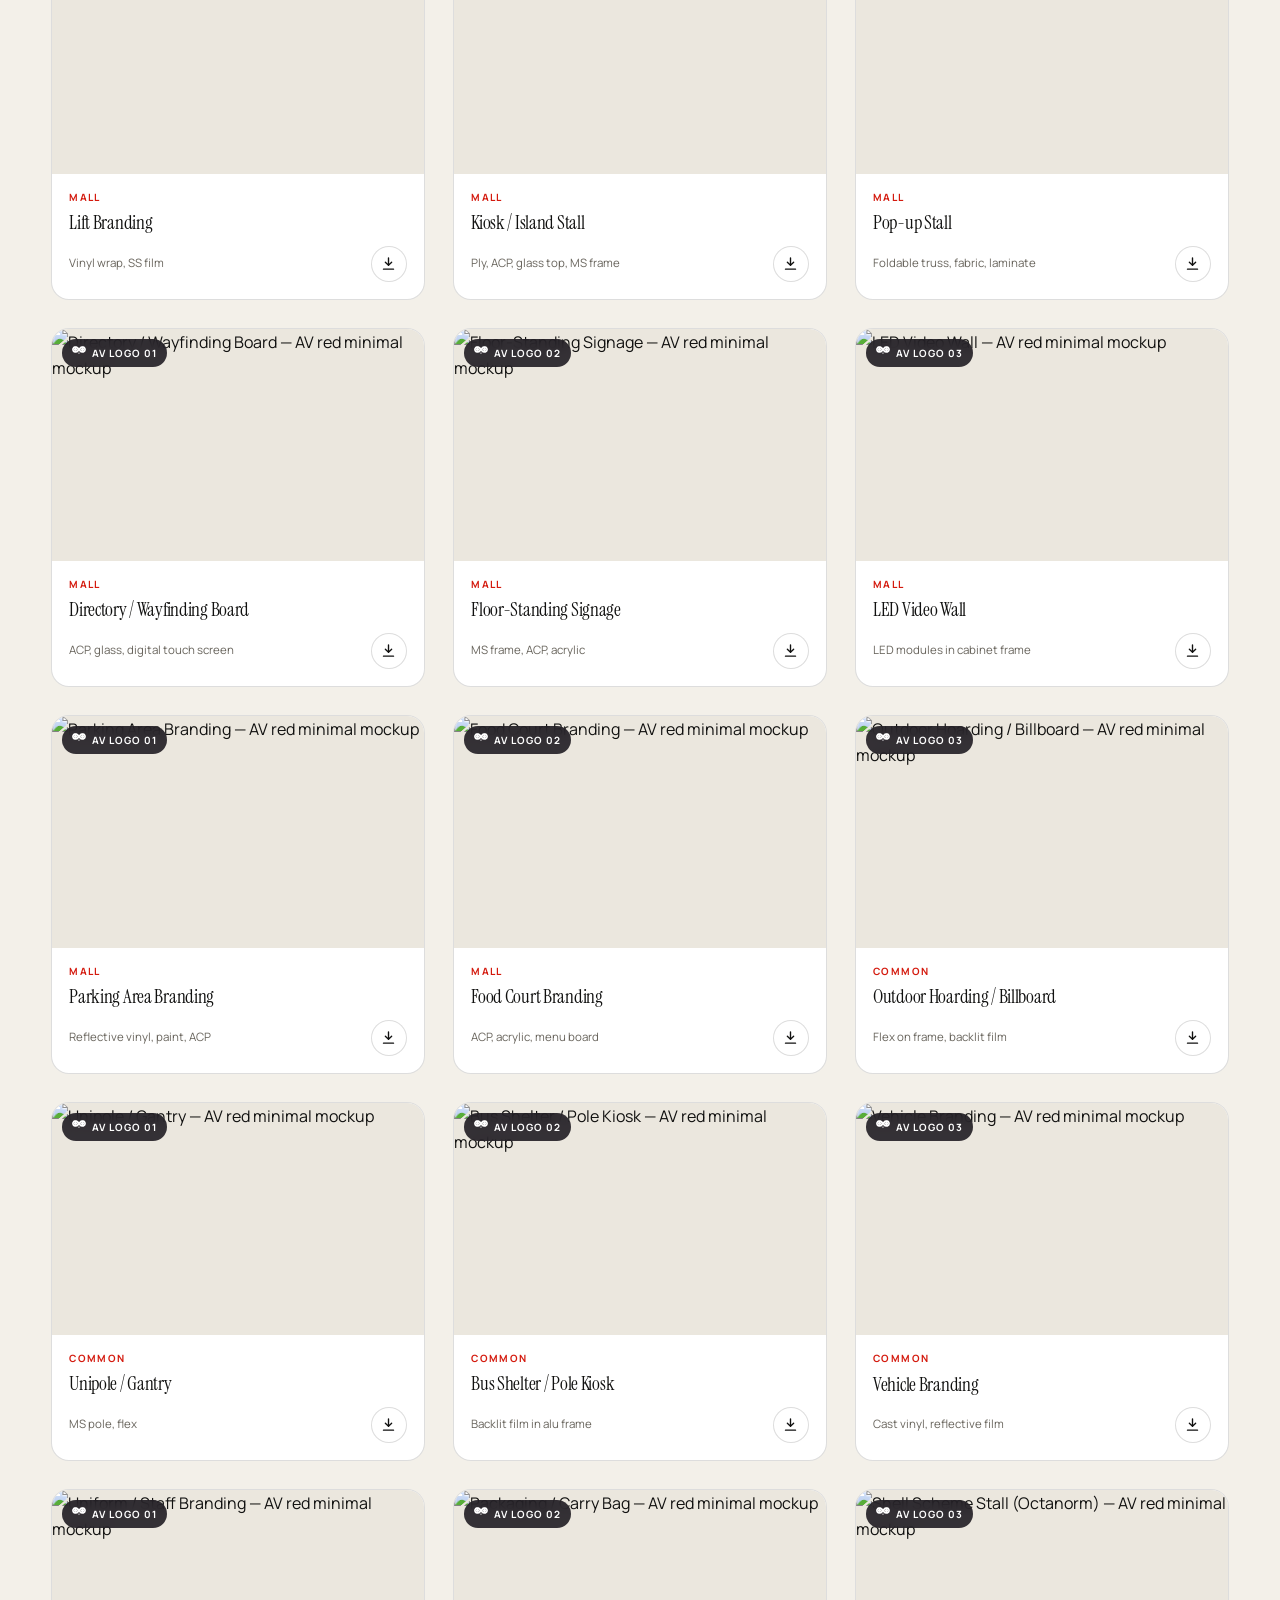
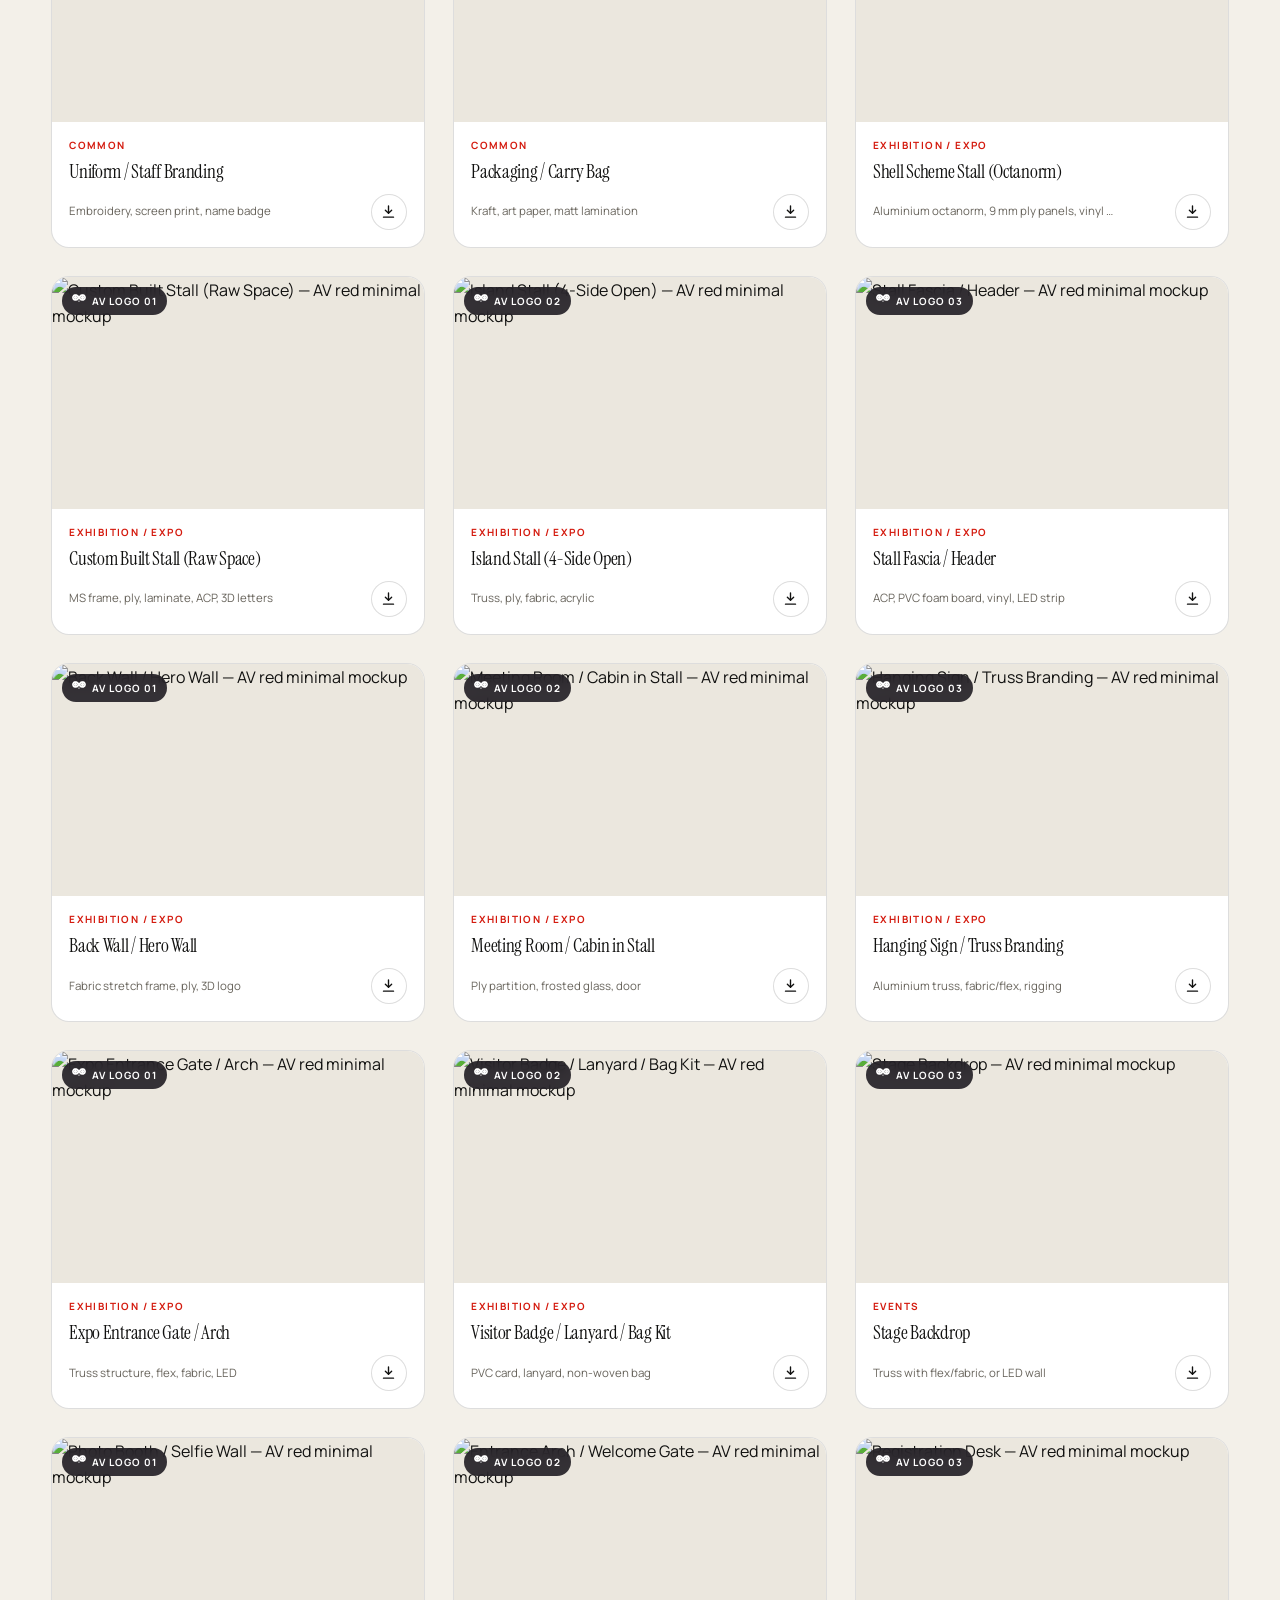
==== commit e177f0da: "Add files via upload" ====
--- a/index.html
+++ b/index.html
@@ -21,6 +21,7 @@
 <link rel="preload" href="assets/fonts/InstrumentSerif-normal.woff2" as="font" type="font/woff2" crossorigin>
 <link rel="stylesheet" href="css/style.css?v=20261005original1">
 <link rel="stylesheet" href="css/method.css?v=20261005retail1">
+<link rel="stylesheet" href="css/library.css?v=20261016mockups1">
 <script>document.documentElement.classList.add('js')</script>
 <script type="application/ld+json">{"@context": "https://schema.org", "@type": "ProfessionalService", "name": "ArtViSiON: PRODUCTion DESiGN", "founder": {"@type": "Person", "name": "Ranjan (Rj) Sarkar", "jobTitle": "Creative Lead — Advertising & Branding Specialist"}, "slogan": "Your ViSiON, Our Creation", "description": "360° A-to-Z production and end-to-end branding design to execution: signage, ACP cladding, brand store branding, packaging, visual merchandising and fabrication files.", "email": "rjsarkar@icloud.com", "telephone": "+919009001551", "address": {"@type": "PostalAddress", "streetAddress": "Near Govt. High School, Bicholi Mardana", "addressLocality": "Indore", "addressRegion": "Madhya Pradesh", "postalCode": "452016", "addressCountry": "IN"}, "sameAs": ["https://www.behance.net/ranjansark83", "https://www.instagram.com/artvision_studion/", "https://www.linkedin.com/in/rj-sarkar/", "https://www.facebook.com/ArtvisionDesign", "https://x.com/rj_sarkar83"]}</script>
 </head>
@@ -46,19 +47,23 @@
   </a>
   <nav class="nav-links" aria-label="Primary">
     <a href="#work">Work</a>
+    <a href="#mockups">Mockups</a>
     <a href="#pillars">Pillars</a>
     <a href="#atoz">A–Z</a>
     <a href="#method">Method</a>
+    <a href="#audience">Audience</a>
     <a href="#contact" class="cta">Start a project</a>
   </nav>
   <button class="burger" id="burger" aria-label="Menu" aria-expanded="false"><i></i><i></i></button>
 </header>
 <div class="sheet" id="sheet">
   <a href="#work">Work</a>
+  <a href="#mockups">Mockups</a>
   <a href="#pillars">Pillars</a>
   <a href="#atoz">A to Z</a>
   <a href="#studio">Studio</a>
   <a href="#method">Method</a>
+  <a href="#audience">Audience</a>
   <a href="#contact"><em>Contact</em></a>
 </div>
 
@@ -163,12 +168,35 @@
 </section>
 <div class="peek" id="peek"><img alt="" src=""></div>
 
+<!-- MOCKUP LIBRARY -->
+<section class="section" id="mockups">
+  <div class="wrap">
+    <div class="sec-head">
+      <div>
+        <p class="label rv"><i class="tri"></i>02 &mdash; Mockup library</p>
+        <h2 class="rv" style="--d:.08s">158 mockups, <em>one red system.</em></h2>
+        <p class="hint rv" style="--d:.12s">Every signage &amp; branding category from the brief &mdash; rendered as clean, readable SVG scenes. Tap a card for the liquid view; download any file.</p>
+      </div>
+      <div class="mk-head-tools rv" style="--d:.14s">
+        <div class="chips" id="mkChips"></div>
+        <div class="mk-subline">
+          <span class="mk-count">18 categories &middot; 158 scenes &middot; 3 logos rotated</span>
+          <a class="mk-zip" href="assets/mockups/AV_Red_Minimal_Mockups.zip" download>Full pack &middot; ZIP
+            <svg viewBox="0 0 24 24" fill="none" stroke="currentColor" stroke-width="2.2" stroke-linecap="round"><path d="M12 3v12m0 0l-5-5m5 5l5-5M4 21h16"/></svg>
+          </a>
+        </div>
+      </div>
+    </div>
+    <div class="mk-grid" id="mkGrid"></div>
+  </div>
+</section>
+
 <!-- PILLARS -->
 <section class="section" id="pillars" style="padding-top:0">
   <div class="wrap">
     <div class="sec-head">
       <div>
-        <p class="label rv"><i class="tri"></i>02 &mdash; The pipeline</p>
+        <p class="label rv"><i class="tri"></i>03 &mdash; The pipeline</p>
         <h2 class="rv" style="--d:.08s">Five pillars. One <em>unbroken</em> line.</h2>
         <p class="hint rv" style="--d:.12s">Brief to installed in five stages. Tap one.</p>
       </div>
@@ -182,7 +210,7 @@
   <div class="wrap">
     <div class="sec-head">
       <div>
-        <p class="label rv"><i class="tri"></i>03 &mdash; A to Z</p>
+        <p class="label rv"><i class="tri"></i>04 &mdash; A to Z</p>
         <h2 class="rv" style="--d:.08s">Twenty-six letters. <em>Every</em> service.</h2>
         <p class="hint rv" style="--d:.12s">Tap a letter. Tap the art to enlarge.</p>
       </div>
@@ -207,7 +235,7 @@
 <section class="section" id="studio">
   <div class="wrap">
     <div class="studio-grid">
-      <p class="label rv"><i class="tri"></i>04 &mdash; Studio</p>
+      <p class="label rv"><i class="tri"></i>05 &mdash; Studio</p>
       <div>
         <h2 class="statement" id="statement">Most agencies stop at <em>handing over files.</em> We hand over finished work.</h2>
         <div class="studio-body rv" style="--d:.14s">
@@ -246,7 +274,7 @@
   <div class="wrap">
     <div class="sec-head">
       <div>
-        <p class="label rv"><i class="tri"></i>05 &mdash; Method</p>
+        <p class="label rv"><i class="tri"></i>06 &mdash; Method</p>
         <h2 class="rv" style="--d:.08s">The rules behind the <em>work.</em></h2>
       </div>
       <p class="intro rv" style="--d:.14s">Fourteen chapters, from art theory to the installed sign.
@@ -1445,11 +1473,35 @@
 </section>
 
 <!-- CONTACT -->
+<!-- AUDIENCE ANALYSIS -->
+<section class="section" id="audience">
+  <div class="wrap">
+    <div class="sec-head">
+      <div>
+        <p class="label rv"><i class="tri"></i>07 &mdash; Audience analysis</p>
+        <h2 class="rv" style="--d:.08s">Who is watching <em>the work.</em></h2>
+        <p class="hint rv" style="--d:.12s">The public view of the audience dashboard &mdash; KPIs, sources, locations, devices and leads in one pass.</p>
+      </div>
+      <div class="rv" style="--d:.14s"><span class="au-badge"><i></i>Sample preview data</span></div>
+    </div>
+    <div class="au-kpis rv" id="auKpis"></div>
+    <div class="au-panels">
+      <div class="au-panel au-p8 rv"><h4>Traffic &middot; last 7 days</h4><p class="au-sub">Sessions &amp; page views per day</p><div id="auTrend"></div></div>
+      <div class="au-panel au-p4 rv" style="--d:.06s"><h4>Traffic sources</h4><p class="au-sub">Where visitors arrive from</p><div id="auSources"></div></div>
+      <div class="au-panel au-p6 rv"><h4>Top pages</h4><p class="au-sub">What people open most</p><div id="auPages"></div></div>
+      <div class="au-panel au-p6 rv" style="--d:.06s"><h4>Devices &amp; platforms</h4><p class="au-sub">Screen split across sessions</p><div id="auDevices"></div></div>
+      <div class="au-panel au-p6 rv"><h4>Visitor locations</h4><p class="au-sub">Cities &amp; countries &middot; last 7 days</p><div id="auLoc"></div></div>
+      <div class="au-panel au-p6 rv" style="--d:.06s"><h4>Live event stream</h4><p class="au-sub">Sessions, views, leads &amp; WhatsApp taps</p><ul class="au-stream" id="auStream"></ul></div>
+    </div>
+    <p class="au-note rv">Mirror of the private <a href="https://rjsarkar83.github.io/AV/dashboard.html">audience dashboard</a> &mdash; live Firebase data stays behind login, this section shows the analytics in sample-preview mode.</p>
+  </div>
+</section>
+
 <section class="section dark contact" id="contact">
   <div class="wrap">
-    <p class="label rv"><i class="tri"></i>06 &mdash; Start a project</p>
+    <p class="label rv"><i class="tri"></i>08 &mdash; Start a project</p>
     <h2 class="mega rv" style="--d:.08s">Let&rsquo;s make it <em>real.</em></h2>
-    <a class="mail rv" style="--d:.14s" href="/cdn-cgi/l/email-protection#97e5fde4f6e5fcf6e5d7fef4fbf8e2f3b9f4f8fa" data-cursor="Write"><span class="__cf_email__" data-cfemail="f98b938a988b92988bb9909a95968c9dd79a9694">[email&#160;protected]</span></a>
+    <a class="mail rv" style="--d:.14s" href="mailto:rjsarkar@icloud.com" data-cursor="Write">rjsarkar@icloud.com</a>
 
     <div class="contact-grid">
       <form id="form" class="rv" novalidate>
@@ -1494,6 +1546,43 @@
 </section>
 </main>
 
+<!-- LIQUID MOCKUP POPUP -->
+<div class="mkv" id="mkv" role="dialog" aria-modal="true" aria-label="Mockup preview">
+  <div class="mkv-veil"></div>
+  <div class="mkv-goo" aria-hidden="true"><i class="mkv-blob b1"></i><i class="mkv-blob b2"></i><i class="mkv-blob b3"></i></div>
+  <div class="mkv-shell">
+    <div class="mkv-card no-anim">
+      <button class="mkv-close" id="mkvClose" aria-label="Close mockup"><svg viewBox="0 0 24 24" fill="none" stroke="currentColor" stroke-width="2.4" stroke-linecap="round"><path d="M6 6l12 12M18 6L6 18"/></svg></button>
+      <div class="mkv-nav">
+        <button id="mkvPrev" aria-label="Previous mockup"><svg viewBox="0 0 24 24" fill="none" stroke="currentColor" stroke-width="2.4" stroke-linecap="round"><path d="M15 5l-7 7 7 7"/></svg></button>
+        <button id="mkvNext" aria-label="Next mockup"><svg viewBox="0 0 24 24" fill="none" stroke="currentColor" stroke-width="2.4" stroke-linecap="round"><path d="M9 5l7 7-7 7"/></svg></button>
+      </div>
+      <div class="mkv-in">
+        <div class="mkv-stage"><span class="mkv-badge" id="mkvBadge"></span><img id="mkvImg" alt="" decoding="async"></div>
+        <div class="mkv-side">
+          <div><p class="mkv-cat" id="mkvCat"></p><h3 id="mkvTitle"></h3></div>
+          <dl class="mkv-specs" id="mkvSpecs"></dl>
+          <div class="mkv-prompt" id="mkvPrompt"></div>
+          <div class="mkv-acts">
+            <a class="mkv-dl" id="mkvDl" href="#" download>
+              <svg viewBox="0 0 24 24" fill="none" stroke="currentColor" stroke-width="2.2" stroke-linecap="round"><path d="M12 3v12m0 0l-5-5m5 5l5-5M4 21h16"/></svg>
+              Download SVG
+            </a>
+            <a class="mkv-zip" href="assets/mockups/AV_Red_Minimal_Mockups.zip" download>
+              <svg width="14" height="14" viewBox="0 0 24 24" fill="none" stroke="currentColor" stroke-width="2.2" stroke-linecap="round"><path d="M12 3v12m0 0l-5-5m5 5l5-5M4 21h16"/></svg>
+              All 158 &middot; ZIP
+            </a>
+          </div>
+        </div>
+      </div>
+      <span class="mkv-pos" id="mkvPos"></span>
+      <div class="mkv-lip"><span>AV &middot; Red minimal branding system</span>
+        <span class="mkv-keys"><span><kbd>&larr;</kbd><kbd>&rarr;</kbd> browse</span><span><kbd>Esc</kbd> close</span></span>
+      </div>
+    </div>
+  </div>
+</div>
+
 <!-- CASE STUDY -->
 <article class="case" id="case" aria-hidden="true">
   <div class="case-bar">
@@ -1521,7 +1610,10 @@
   </div>
 </article>
 
-<script data-cfasync="false" src="/cdn-cgi/scripts/5c5dd728/cloudflare-static/email-decode.min.js"></script><script src="js/method.js?v=20261005retail1" defer></script>
+<script src="js/method.js?v=20261005retail1" defer></script>
 <script src="js/app.js?v=20261005original1"></script>
-<script>(function(){function c(){var b=a.contentDocument||(a.contentWindow&&a.contentWindow.document);if(b){var d=b.createElement('script');d.innerHTML="window.__CF$cv$params={r:'a451e95f4b813aa5',t:'MTc5MTA5MzA1Mw=='};var a=document.createElement('script');a.src='/cdn-cgi/challenge-platform/scripts/jsd/main.js';document.getElementsByTagName('head')[0].appendChild(a);";b.getElementsByTagName('head')[0].appendChild(d)}}if(document.body){var a=document.createElement('iframe');a.height=1;a.width=1;a.style.position='absolute';a.style.top=0;a.style.left=0;a.style.border='none';a.style.visibility='hidden';document.body.appendChild(a);if('loading'!==document.readyState)c();else if(window.addEventListener)document.addEventListener('DOMContentLoaded',c);else{var e=document.onreadystatechange||function(){};document.onreadystatechange=function(b){e(b);'loading'!==document.readyState&&(document.onreadystatechange=e,c())}}}})();</script></body>
+<script src="js/mockups-data.js?v=20261016mockups1"></script>
+<script src="js/library.js?v=20261016mockups1"></script>
+<script src="js/audience.js?v=20261016mockups1"></script>
+</body>
 </html>
--- a/css/library.css
+++ b/css/library.css
@@ -0,0 +1,172 @@
+/* ============================================================
+   AV — Mockup Library (liquid popup) + Audience Analysis
+   Loaded after style.css; reuses site tokens.
+   ============================================================ */
+
+/* ---------------- 02 · Mockup library ---------------- */
+#mockups .mk-head-tools{display:flex;flex-direction:column;align-items:flex-end;gap:14px}
+#mockups .mk-subline{display:flex;align-items:center;gap:14px;flex-wrap:wrap;justify-content:flex-end}
+#mockups .mk-count{font-size:12px;font-weight:700;letter-spacing:.14em;text-transform:uppercase;color:var(--muted)}
+#mockups .mk-zip{display:inline-flex;align-items:center;gap:9px;font-size:12px;font-weight:700;letter-spacing:.08em;
+  text-transform:uppercase;padding:11px 18px;border-radius:999px;background:var(--red);color:#fff;
+  transition:transform .35s var(--ease),box-shadow .35s;box-shadow:0 8px 24px -12px rgba(229,50,45,.7)}
+#mockups .mk-zip:hover{transform:translateY(-2px);box-shadow:0 14px 30px -12px rgba(229,50,45,.75)}
+#mockups .mk-zip svg{width:14px;height:14px}
+
+.mk-grid{display:grid;grid-template-columns:repeat(auto-fill,minmax(292px,1fr));gap:clamp(18px,2.2vw,30px)}
+.mk-card{position:relative;background:#fff;border:1px solid var(--line);border-radius:18px;overflow:hidden;
+  cursor:pointer;transition:transform .5s var(--ease),box-shadow .5s var(--ease),border-color .3s;outline:none}
+.mk-card:hover,.mk-card:focus-visible{transform:translateY(-7px);box-shadow:0 30px 60px -34px rgba(23,19,26,.45);border-color:#cfc9bd}
+.mk-card .mk-ph{position:relative;aspect-ratio:8/5;background:var(--paper-2,#EFEBE2);overflow:hidden}
+.mk-card .mk-ph img{width:100%;height:100%;object-fit:cover;object-position:top center;display:block;
+  transition:transform .8s var(--ease);transform-origin:50% 0}
+.mk-card:hover .mk-ph img{transform:scale(1.045)}
+.mk-card .mk-ph::after{content:"";position:absolute;inset:auto 0 0 0;height:46%;
+  background:linear-gradient(to top,rgba(23,19,26,.5),transparent);opacity:0;transition:opacity .4s}
+.mk-card:hover .mk-ph::after{opacity:1}
+.mk-card .mk-open{position:absolute;left:50%;top:44%;transform:translate(-50%,-50%) scale(.6);opacity:0;
+  width:74px;height:74px;border-radius:50%;background:rgba(243,240,233,.94);display:grid;place-items:center;
+  font-size:11px;font-weight:800;letter-spacing:.12em;color:var(--ink);transition:all .45s var(--ease);pointer-events:none}
+.mk-card:hover .mk-open,.mk-card:focus-visible .mk-open{opacity:1;transform:translate(-50%,-50%) scale(1)}
+.mk-card .mk-logo{position:absolute;top:10px;left:10px;display:flex;align-items:center;gap:6px;background:rgba(23,19,26,.86);
+  color:#fff;font-size:10px;font-weight:800;letter-spacing:.1em;padding:6px 10px;border-radius:999px;backdrop-filter:blur(6px)}
+.mk-card .mk-logo img{width:14px;height:14px;object-fit:contain;filter:brightness(0) invert(1)}
+.mk-card .mk-body{padding:15px 17px 17px}
+.mk-card .mk-cat{font-size:10px;font-weight:700;letter-spacing:.14em;text-transform:uppercase;color:var(--red-ink,var(--red))}
+.mk-card .mk-name{font-family:var(--serif);font-size:19px;line-height:1.12;letter-spacing:-.015em;margin-top:7px;color:var(--ink)}
+.mk-card .mk-row{display:flex;align-items:center;justify-content:space-between;margin-top:12px}
+.mk-card .mk-mat{font-size:11.5px;color:var(--muted);white-space:nowrap;overflow:hidden;text-overflow:ellipsis;max-width:72%}
+.mk-card .mk-dl{position:relative;z-index:2;flex:0 0 auto;width:36px;height:36px;border-radius:50%;border:1px solid var(--line);
+  background:#fff;display:grid;place-items:center;transition:all .3s var(--ease);color:var(--ink)}
+.mk-card .mk-dl:hover{background:var(--red);border-color:var(--red);color:#fff;transform:scale(1.08)}
+.mk-card .mk-dl svg{width:15px;height:15px}
+.mk-empty{padding:60px 0;text-align:center;color:var(--muted);font-size:15px}
+
+/* ---------------- Liquid popup ---------------- */
+.mkv{position:fixed;inset:0;z-index:240;display:none}
+.mkv.on{display:block}
+.mkv-veil{position:absolute;inset:0;background:rgba(15,12,18,.74);backdrop-filter:blur(20px) saturate(150%);
+  -webkit-backdrop-filter:blur(20px) saturate(150%);opacity:0;transition:opacity .45s var(--ease)}
+.mkv.in .mkv-veil{opacity:1}
+.mkv-goo{position:absolute;inset:-6%;filter:url(#liquidx);opacity:0;transform:scale(.85);transition:opacity .6s var(--ease),transform .8s var(--ease);pointer-events:none}
+.mkv.in .mkv-goo{opacity:.5;transform:scale(1)}
+.mkv-blob{position:absolute;border-radius:50%;mix-blend-mode:screen}
+.mkv-blob.b1{width:52vmax;height:52vmax;left:-8vmax;top:-6vmax;background:radial-gradient(circle at 35% 35%,#E5322D,transparent 62%);animation:blob1 14s ease-in-out infinite alternate}
+.mkv-blob.b2{width:44vmax;height:44vmax;right:-10vmax;bottom:-8vmax;background:radial-gradient(circle at 60% 40%,#FF7A3D,transparent 60%);animation:blob2 17s ease-in-out infinite alternate}
+.mkv-blob.b3{width:40vmax;height:40vmax;left:34%;top:26%;background:radial-gradient(circle at 50% 50%,#8A1E3F,transparent 65%);animation:blob3 12s ease-in-out infinite alternate}
+@keyframes blob1{to{transform:translate(9vmax,7vmax) scale(1.15)}}
+@keyframes blob2{to{transform:translate(-8vmax,-6vmax) scale(1.22)}}
+@keyframes blob3{to{transform:translate(-6vmax,9vmax) scale(.86)}}
+
+.mkv-shell{position:absolute;inset:0;display:grid;place-items:center;padding:clamp(12px,3vw,44px);overflow:auto}
+.mkv-card{position:relative;width:min(1240px,100%);background:rgba(246,244,238,.97);border-radius:30px;
+  box-shadow:0 60px 140px -50px rgba(0,0,0,.75);overflow:hidden;
+  animation:mkvMorph 9s ease-in-out infinite;transform-origin:center}
+@keyframes mkvMorph{
+  0%,100%{border-radius:30px 34px 30px 34px}
+  33%{border-radius:38px 28px 36px 26px}
+  66%{border-radius:26px 40px 30px 36px}
+}
+.mkv-card::before{content:"";position:absolute;inset:0;padding:1.5px;border-radius:inherit;
+  background:conic-gradient(from var(--mkvA,0deg),#E5322D,#FFC24A,#8A1E3F,#E5322D);
+  -webkit-mask:linear-gradient(#000 0 0) content-box,linear-gradient(#000 0 0);
+  -webkit-mask-composite:xor;mask:linear-gradient(#000 0 0) content-box,linear-gradient(#000 0 0);
+  mask-composite:exclude;pointer-events:none;animation:mkvSpin 6s linear infinite}
+@keyframes mkvSpin{to{--mkvA:360deg}}
+@property --mkvA{syntax:'<angle>';initial-value:0deg;inherits:false}
+.mkv-card.no-anim{animation:none}
+.mkv-in{display:grid;grid-template-columns:minmax(0,1.55fr) minmax(300px,1fr);opacity:0;transform:translateY(26px) scale(.97);
+  transition:opacity .5s var(--ease) .12s,transform .6s var(--ease) .12s}
+.mkv.in .mkv-in{opacity:1;transform:none}
+.mkv-stage{position:relative;background:#EDEAE1;padding:clamp(14px,2vw,26px);display:grid;place-items:center;min-height:300px}
+.mkv-stage img{width:100%;height:auto;max-height:min(66vh,760px);object-fit:contain;display:block;border-radius:10px;
+  box-shadow:0 30px 70px -40px rgba(0,0,0,.6);background:#fff}
+.mkv-stage .mkv-badge{position:absolute;top:clamp(22px,3vw,38px);left:clamp(22px,3vw,38px);background:rgba(23,19,26,.9);
+  color:#fff;font-size:10px;font-weight:800;letter-spacing:.14em;padding:7px 12px;border-radius:999px}
+.mkv-side{padding:clamp(20px,2.6vw,36px);display:flex;flex-direction:column;gap:16px;position:relative}
+.mkv-side .mkv-cat{font-size:10.5px;font-weight:700;letter-spacing:.16em;text-transform:uppercase;color:var(--red-ink,var(--red))}
+.mkv-side h3{font-family:var(--serif);font-weight:400;font-size:clamp(26px,2.4vw,36px);line-height:1.02;letter-spacing:-.02em;margin:2px 0 0}
+.mkv-specs{display:grid;grid-template-columns:1fr 1fr;gap:12px 16px;margin:4px 0 0}
+.mkv-specs div{border-top:1px solid var(--line);padding-top:8px}
+.mkv-specs dt{font-size:9.5px;font-weight:800;letter-spacing:.15em;text-transform:uppercase;color:var(--muted)}
+.mkv-specs dd{margin:4px 0 0;font-size:12.5px;line-height:1.45;color:#3c3a36}
+.mkv-prompt{font-size:11.5px;line-height:1.6;color:#8b8694;background:#EFEBE2;border:1px dashed #D9D3C7;border-radius:12px;
+  padding:11px 13px;max-height:118px;overflow:auto}
+.mkv-prompt b{color:var(--red-ink,var(--red));letter-spacing:.1em;font-size:9.5px;display:block;margin-bottom:5px}
+.mkv-acts{display:flex;gap:10px;flex-wrap:wrap;margin-top:auto}
+.mkv-dl{display:inline-flex;align-items:center;gap:10px;padding:14px 24px;border-radius:999px;background:var(--red);color:#fff;
+  font-size:13.5px;font-weight:700;letter-spacing:.03em;transition:transform .35s var(--ease),box-shadow .35s;
+  box-shadow:0 16px 34px -16px rgba(229,50,45,.8)}
+.mkv-dl:hover{transform:translateY(-2px);box-shadow:0 22px 40px -16px rgba(229,50,45,.85)}
+.mkv-dl svg{width:16px;height:16px}
+.mkv-zip{display:inline-flex;align-items:center;gap:8px;padding:13px 22px;border-radius:999px;border:1px solid var(--line);
+  background:transparent;color:var(--ink);font-size:13px;font-weight:700;transition:all .3s}
+.mkv-zip:hover{border-color:var(--ink);transform:translateY(-2px)}
+.mkv-nav{position:absolute;top:14px;right:14px;display:flex;gap:8px;z-index:5}
+.mkv-nav button,.mkv-close{width:42px;height:42px;border-radius:50%;border:1px solid var(--line);background:rgba(255,255,255,.85);
+  display:grid;place-items:center;cursor:pointer;transition:all .3s var(--ease);color:var(--ink);backdrop-filter:blur(4px)}
+.mkv-nav button:hover,.mkv-close:hover{background:var(--ink);color:var(--paper);border-color:var(--ink);transform:scale(1.07)}
+.mkv-nav svg,.mkv-close svg{width:16px;height:16px}
+.mkv-close{position:absolute;top:14px;left:14px;z-index:5}
+.mkv-pos{position:absolute;bottom:56px;right:26px;z-index:6;font-size:10.5px;font-weight:800;letter-spacing:.14em;color:var(--muted);
+  background:rgba(246,244,238,.9);padding:6px 12px;border-radius:999px;border:1px solid var(--line);pointer-events:none}
+.mkv-lip{display:flex;align-items:center;justify-content:space-between;gap:12px;padding:10px clamp(20px,2.6vw,36px);
+  border-top:1px solid var(--line);font-size:10.5px;font-weight:700;letter-spacing:.13em;text-transform:uppercase;color:var(--muted)}
+.mkv-lip .mkv-keys{display:flex;gap:12px}
+.mkv-lip kbd{font-family:var(--sans,var(--sans));background:#fff;border:1px solid var(--line);border-bottom-width:2px;border-radius:6px;
+  padding:2px 7px;font-size:10px;margin-right:4px}
+body.mkv-lock{overflow:hidden}
+@media (max-width:940px){
+  .mkv-in{grid-template-columns:1fr}
+  .mkv-stage img{max-height:44vh}
+  .mkv-specs{grid-template-columns:1fr 1fr}
+  .mkv-lip .mkv-keys{display:none}
+}
+
+/* ---------------- 07 · Audience analysis ---------------- */
+#audience{background:var(--paper-2,#EFEBE2)}
+#audience .au-badge{display:inline-flex;align-items:center;gap:8px;font-size:10.5px;font-weight:800;letter-spacing:.13em;
+  text-transform:uppercase;color:#7a5c1e;background:rgba(255,194,74,.28);border:1px solid rgba(255,194,74,.7);
+  padding:8px 14px;border-radius:999px}
+#audience .au-badge i{width:7px;height:7px;border-radius:50%;background:#E5322D;display:inline-block;animation:pulse 1.6s infinite}
+@keyframes pulse{0%,100%{transform:scale(1);opacity:1}50%{transform:scale(1.5);opacity:.5}}
+.au-kpis{display:grid;grid-template-columns:repeat(auto-fit,minmax(170px,1fr));gap:14px;margin-bottom:clamp(20px,3vw,34px)}
+.au-kpi{background:#fff;border:1px solid var(--line);border-radius:16px;padding:18px 20px;position:relative;overflow:hidden}
+.au-kpi::after{content:"";position:absolute;left:0;top:0;bottom:0;width:4px;background:var(--red)}
+.au-kpi b{display:block;font-family:var(--serif);font-weight:400;font-size:clamp(30px,3vw,42px);line-height:1;letter-spacing:-.03em;color:var(--ink)}
+.au-kpi span{display:block;margin-top:8px;font-size:10.5px;font-weight:700;letter-spacing:.13em;text-transform:uppercase;color:var(--muted)}
+.au-kpi em{font-style:normal;font-size:11px;font-weight:700;color:#1d8a4b;margin-left:8px;letter-spacing:.02em}
+.au-panels{display:grid;grid-template-columns:repeat(12,1fr);gap:14px}
+.au-panel{background:#fff;border:1px solid var(--line);border-radius:18px;padding:20px 22px;min-width:0}
+.au-panel h4{margin:0 0 4px;font-size:11px;font-weight:800;letter-spacing:.15em;text-transform:uppercase;color:var(--ink)}
+.au-panel .au-sub{margin:0 0 14px;font-size:11.5px;color:var(--muted)}
+.au-p8{grid-column:span 8}.au-p4{grid-column:span 4}.au-p6{grid-column:span 6}.au-p12{grid-column:span 12}
+@media (max-width:900px){.au-p8,.au-p4,.au-p6{grid-column:span 12}}
+.au-chart{width:100%;height:auto;display:block}
+.au-donut{display:block;flex:0 0 auto}
+.au-panel #auTrend{display:flex;flex-direction:column;justify-content:center;gap:4px;min-height:250px;height:100%}
+.au-legend{display:flex;gap:14px;flex-wrap:wrap;margin-top:12px;font-size:11.5px;color:#57544e}
+.au-legend i{width:10px;height:10px;border-radius:3px;display:inline-block;margin-right:6px;vertical-align:-1px}
+.au-bars{display:flex;flex-direction:column;gap:12px}
+.au-bar{display:grid;grid-template-columns:minmax(90px,1.2fr) 3fr auto;gap:12px;align-items:center;font-size:13px}
+.au-bar .au-track{background:#EFEBE2;border-radius:999px;height:12px;overflow:hidden}
+.au-bar .au-fill{height:100%;border-radius:999px;background:linear-gradient(90deg,var(--red),#FF7A3D);width:0;
+  transition:width 1.2s var(--ease)}
+.au-bar b{font-weight:700;color:var(--ink);min-width:44px;text-align:right;font-variant-numeric:tabular-nums}
+.au-bar span{color:#4a4843;white-space:nowrap;overflow:hidden;text-overflow:ellipsis}
+.au-loc{list-style:none;margin:0;padding:0}
+.au-loc li{display:flex;justify-content:space-between;align-items:center;padding:11px 0;border-bottom:1px solid #EFEBE2;font-size:13.5px}
+.au-loc li:last-child{border-bottom:0}
+.au-loc li i{font-style:normal;font-size:10px;font-weight:800;color:var(--muted);letter-spacing:.1em;width:34px}
+.au-loc li b{font-variant-numeric:tabular-nums;margin-left:14px}
+.au-loc li span{color:#9A94A0;font-size:11.5px;white-space:nowrap}
+.au-loc li em{font-style:normal;color:#57544e;flex:1;margin:0 14px;white-space:nowrap;overflow:hidden;text-overflow:ellipsis}
+.au-stream{list-style:none;margin:0;padding:0;max-height:236px;overflow:auto;scrollbar-width:thin}
+.au-stream li{display:flex;gap:12px;align-items:baseline;padding:9px 0;border-bottom:1px dashed #ECE7DD;font-size:12.5px}
+.au-stream li:last-child{border-bottom:0}
+.au-stream time{font-size:10.5px;color:var(--muted);font-variant-numeric:tabular-nums;min-width:58px}
+.au-stream .au-dot{width:8px;height:8px;border-radius:50%;flex:0 0 auto;transform:translateY(1px)}
+.au-stream b{font-weight:700;color:var(--ink)}
+.au-stream span{color:#57544e;overflow:hidden;text-overflow:ellipsis;white-space:nowrap}
+.au-note{margin-top:clamp(18px,2.6vw,28px);font-size:12.5px;color:var(--muted);display:flex;gap:10px;align-items:baseline}
+.au-note a{color:var(--red-ink,var(--red));font-weight:700}
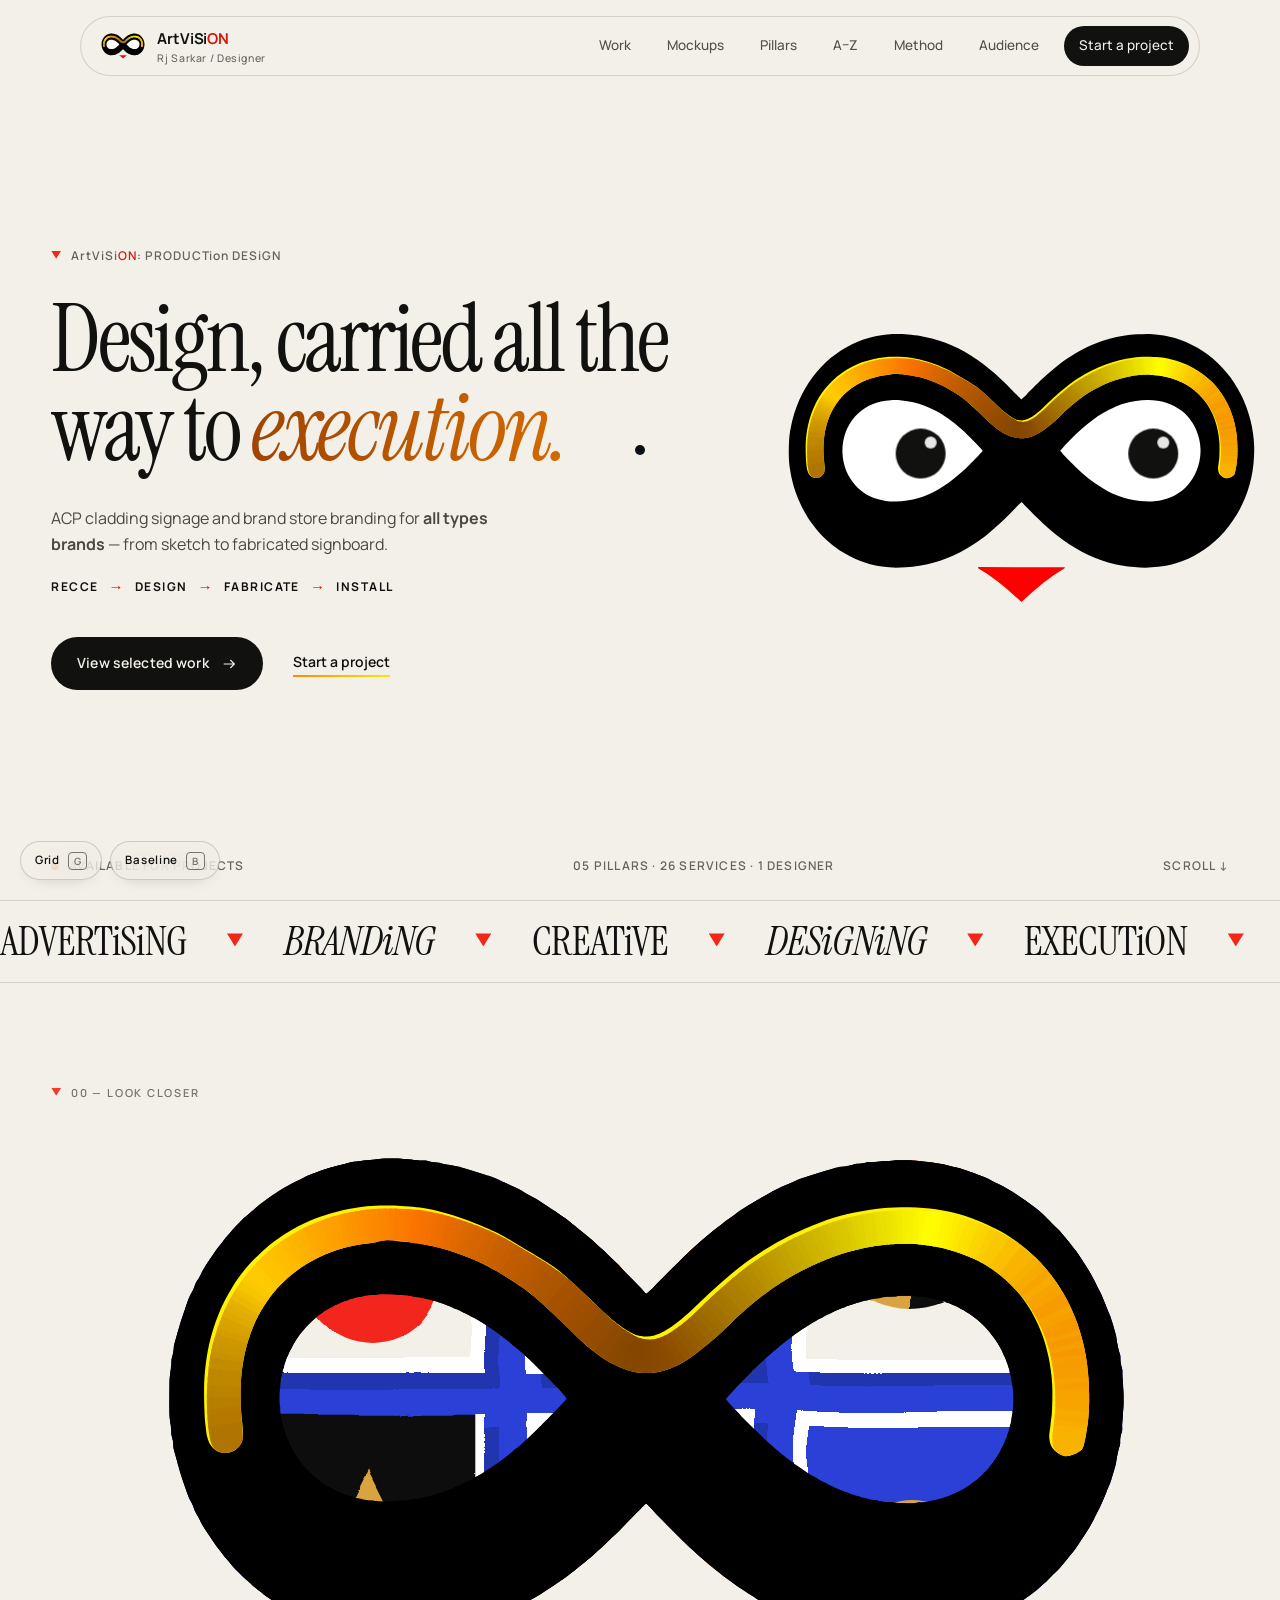
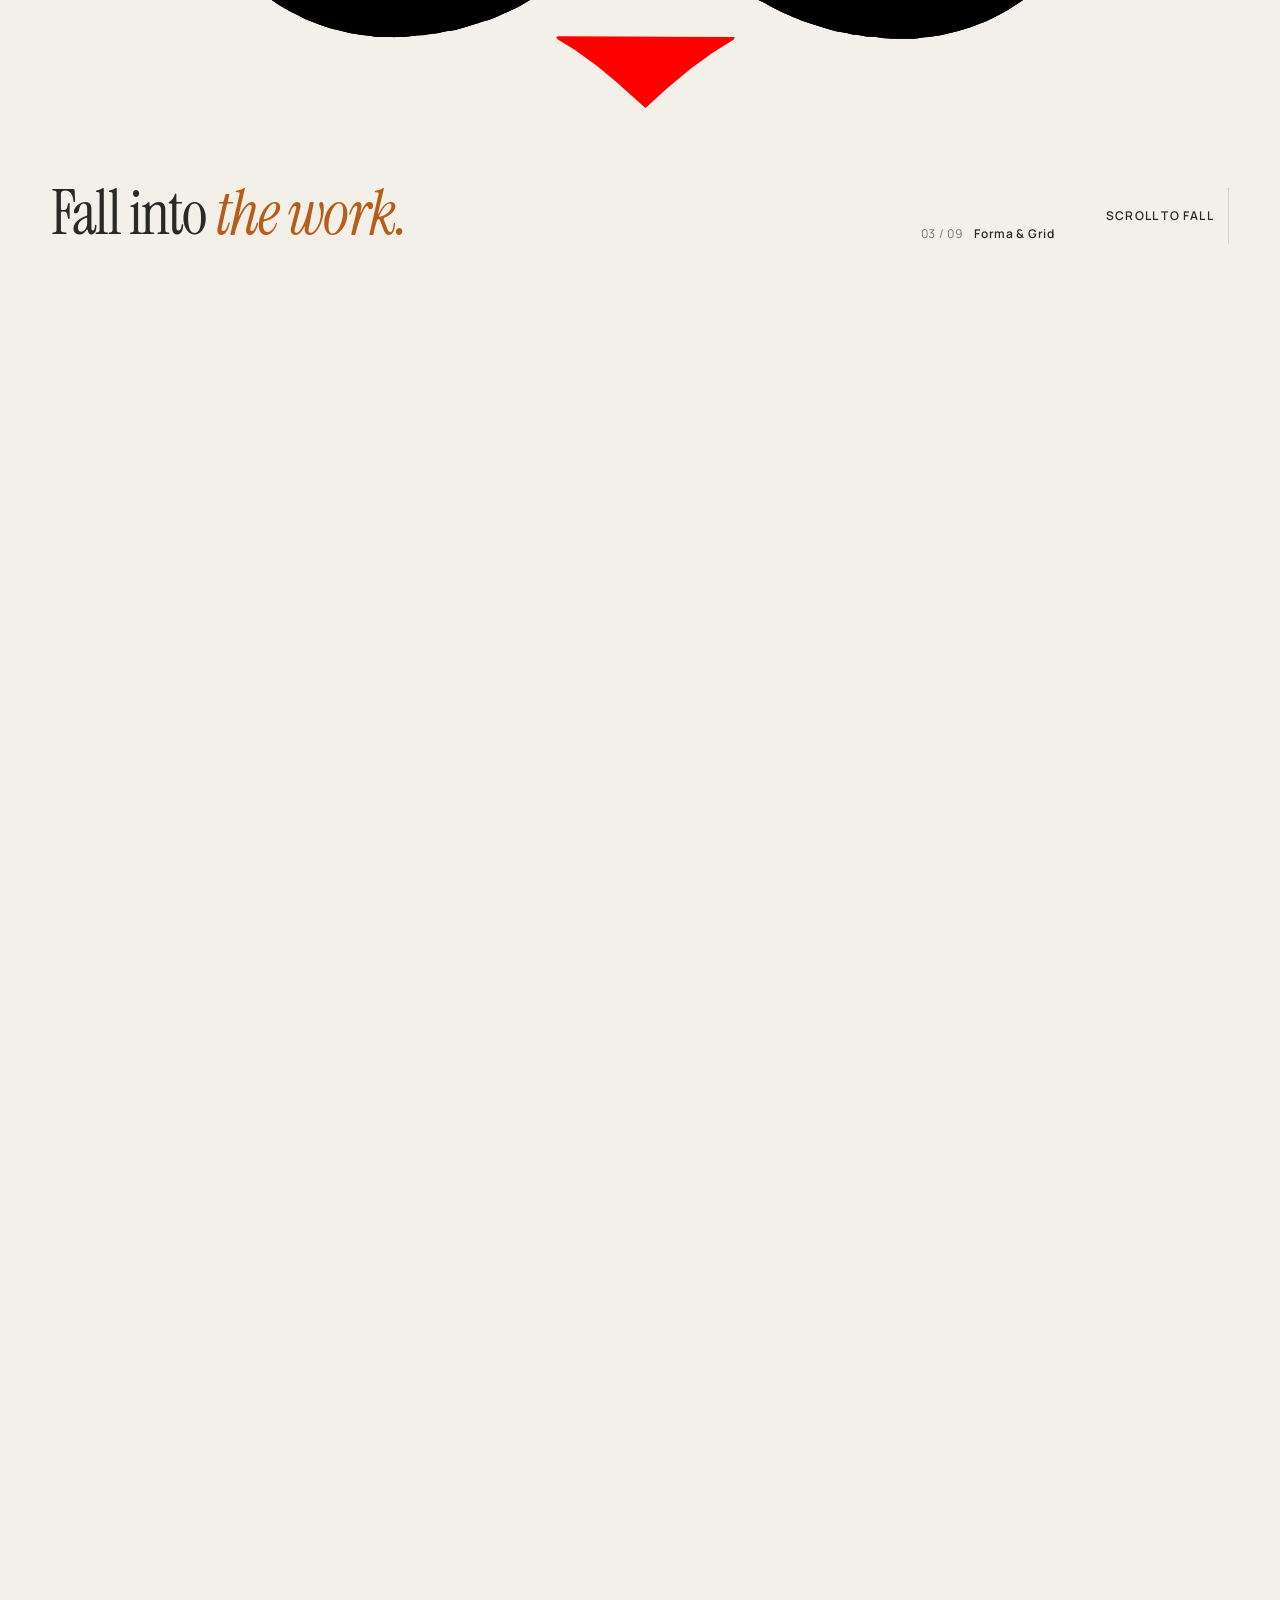
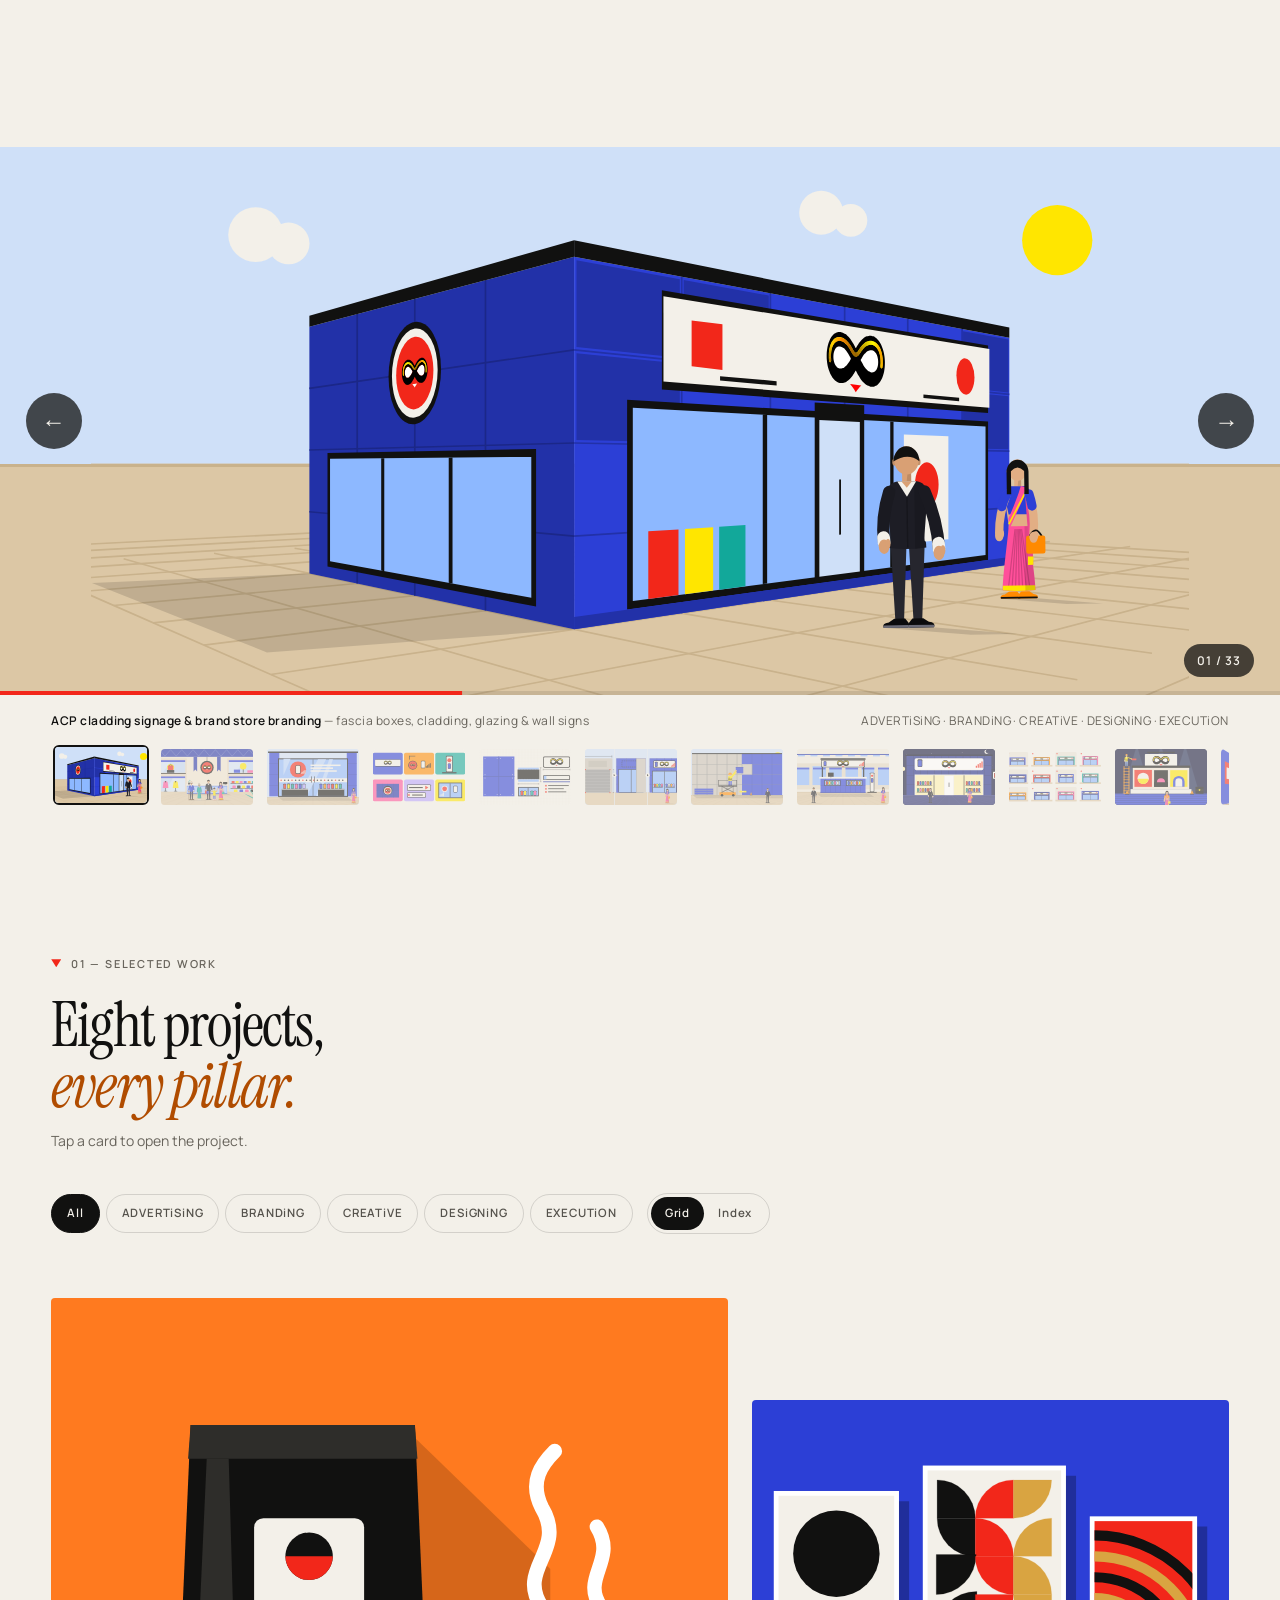
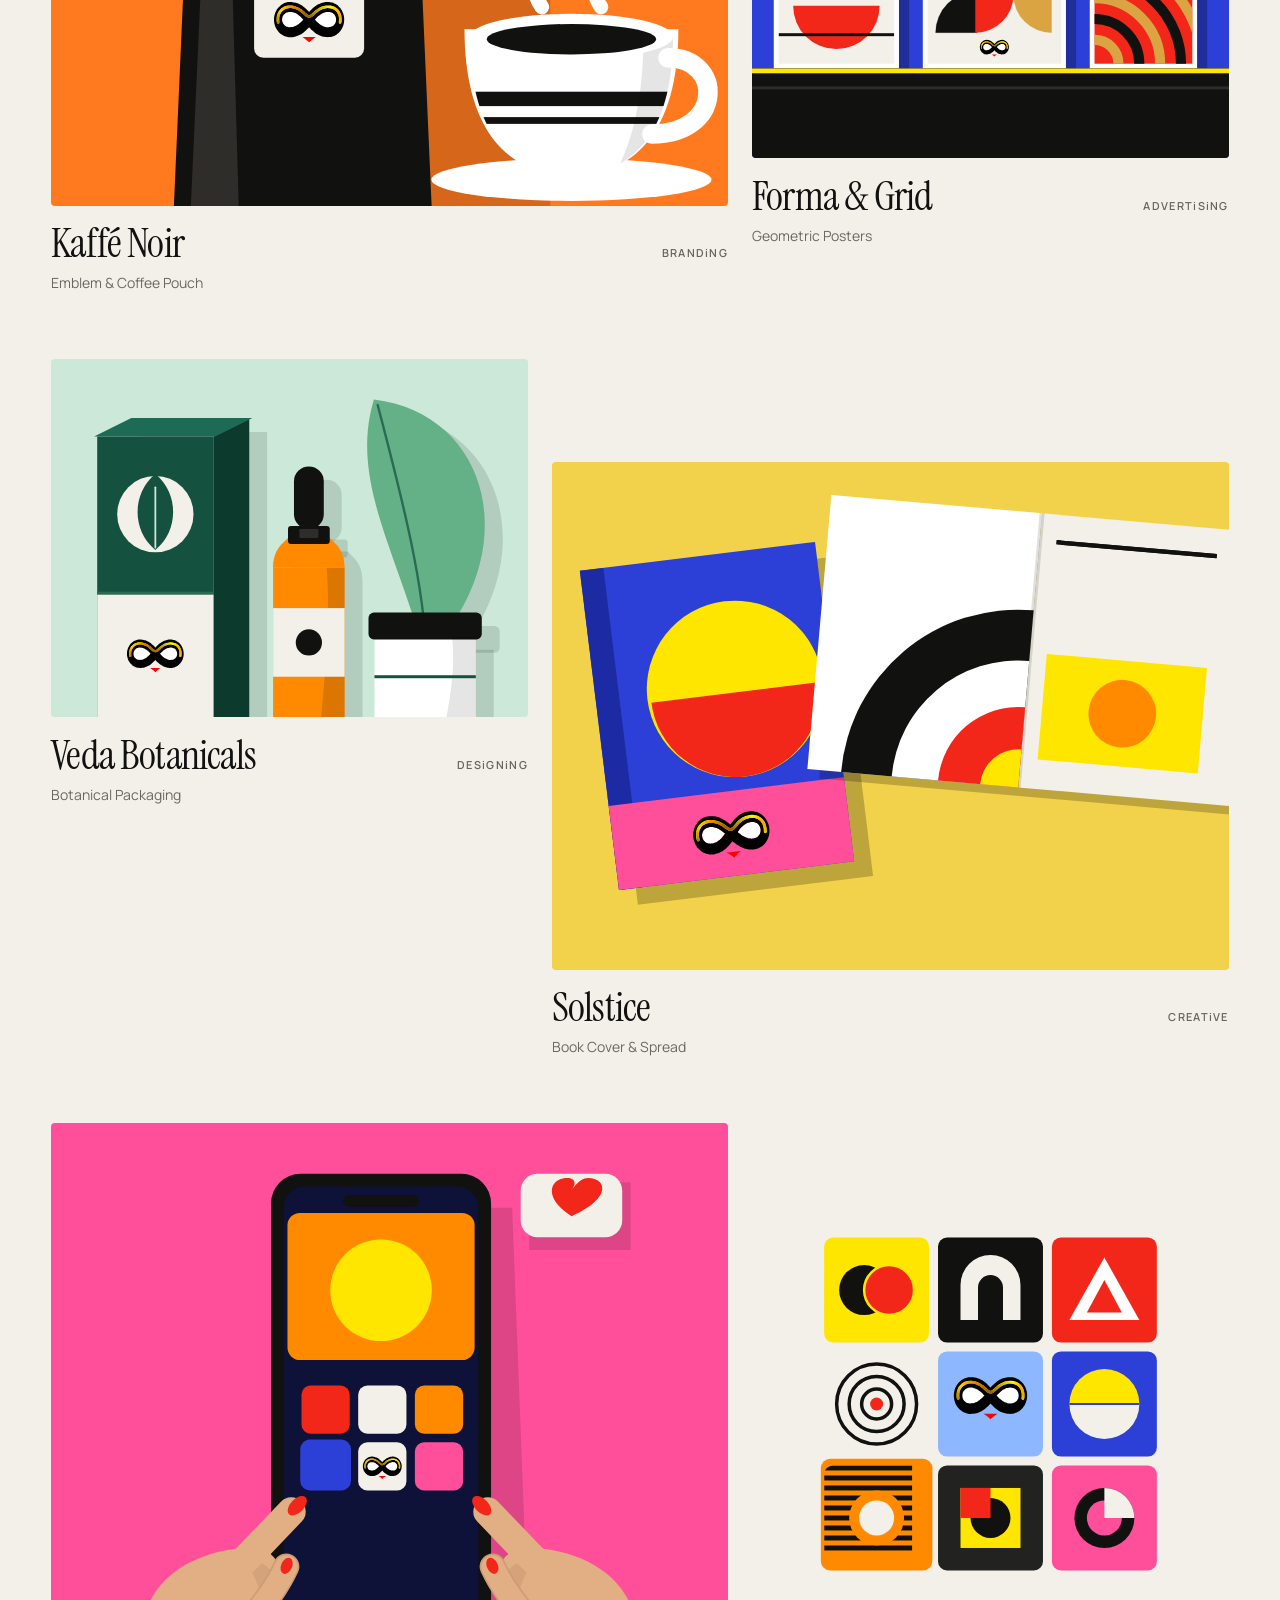
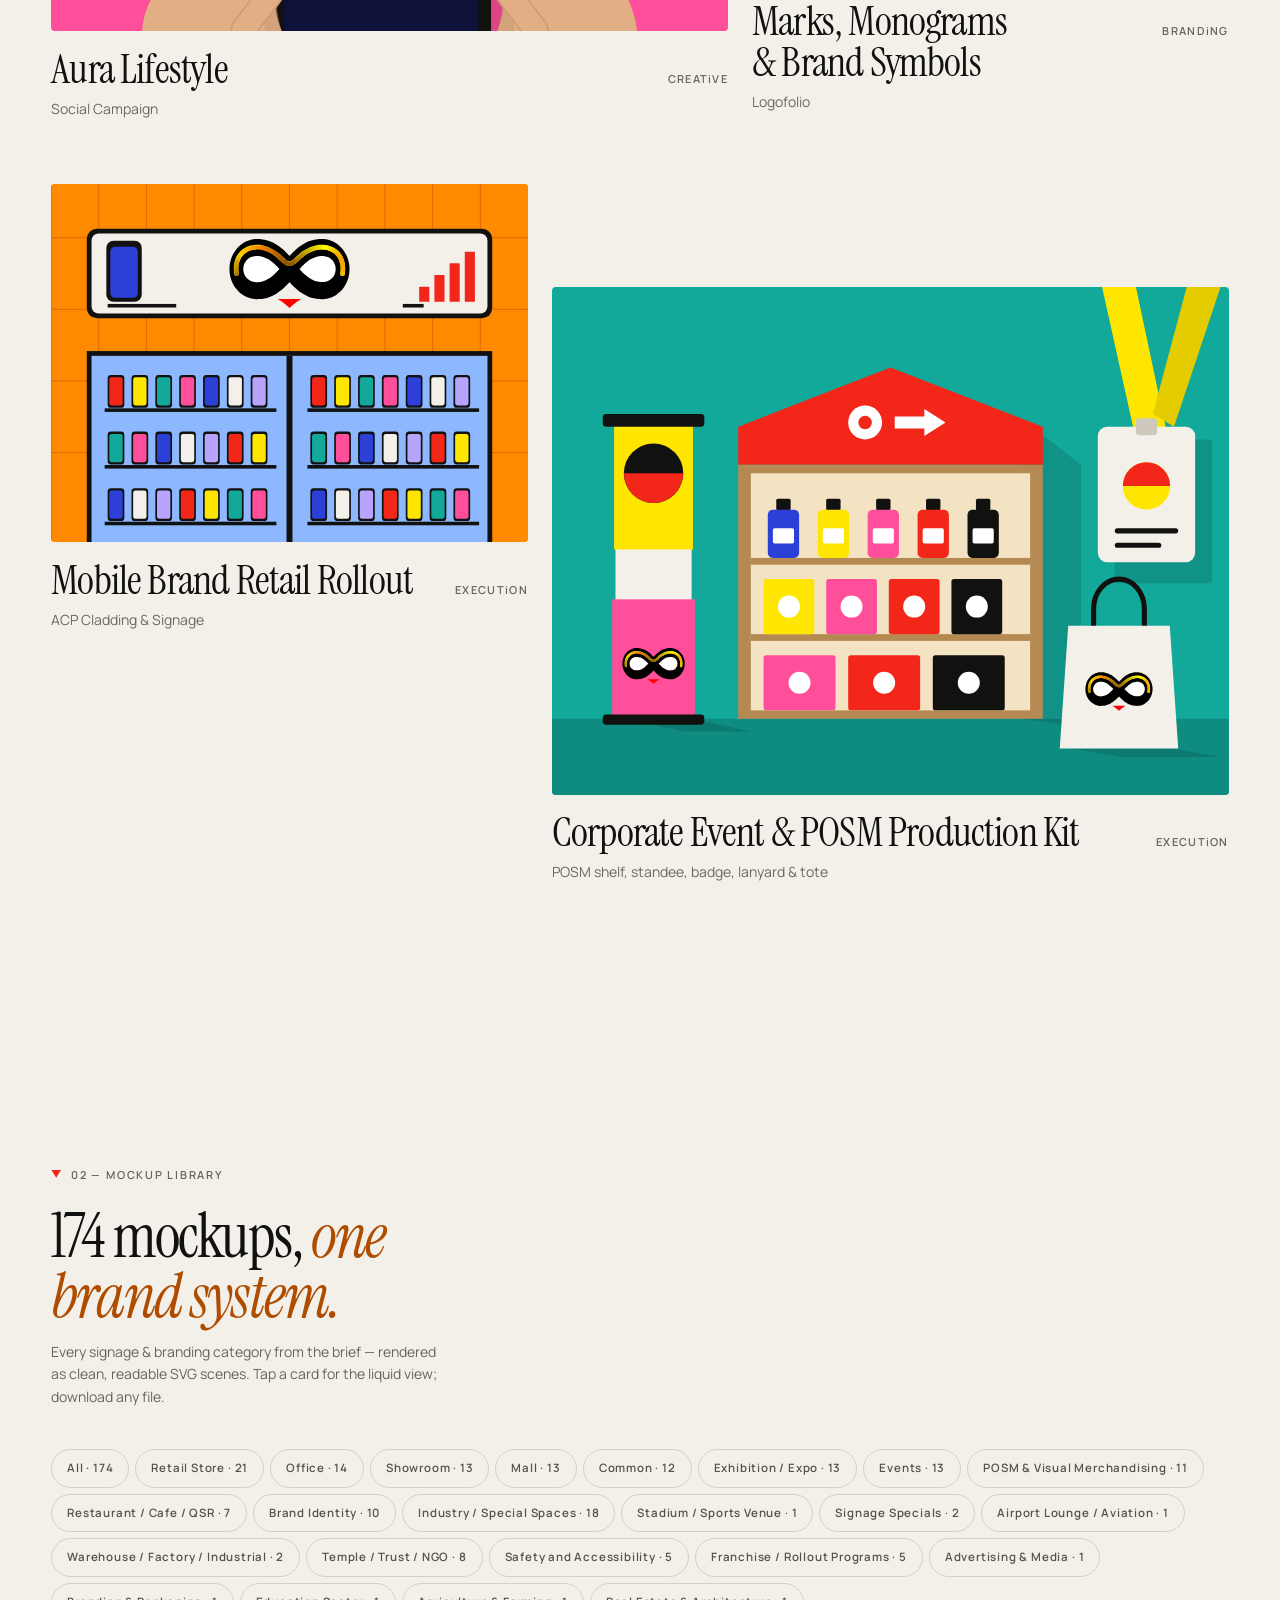
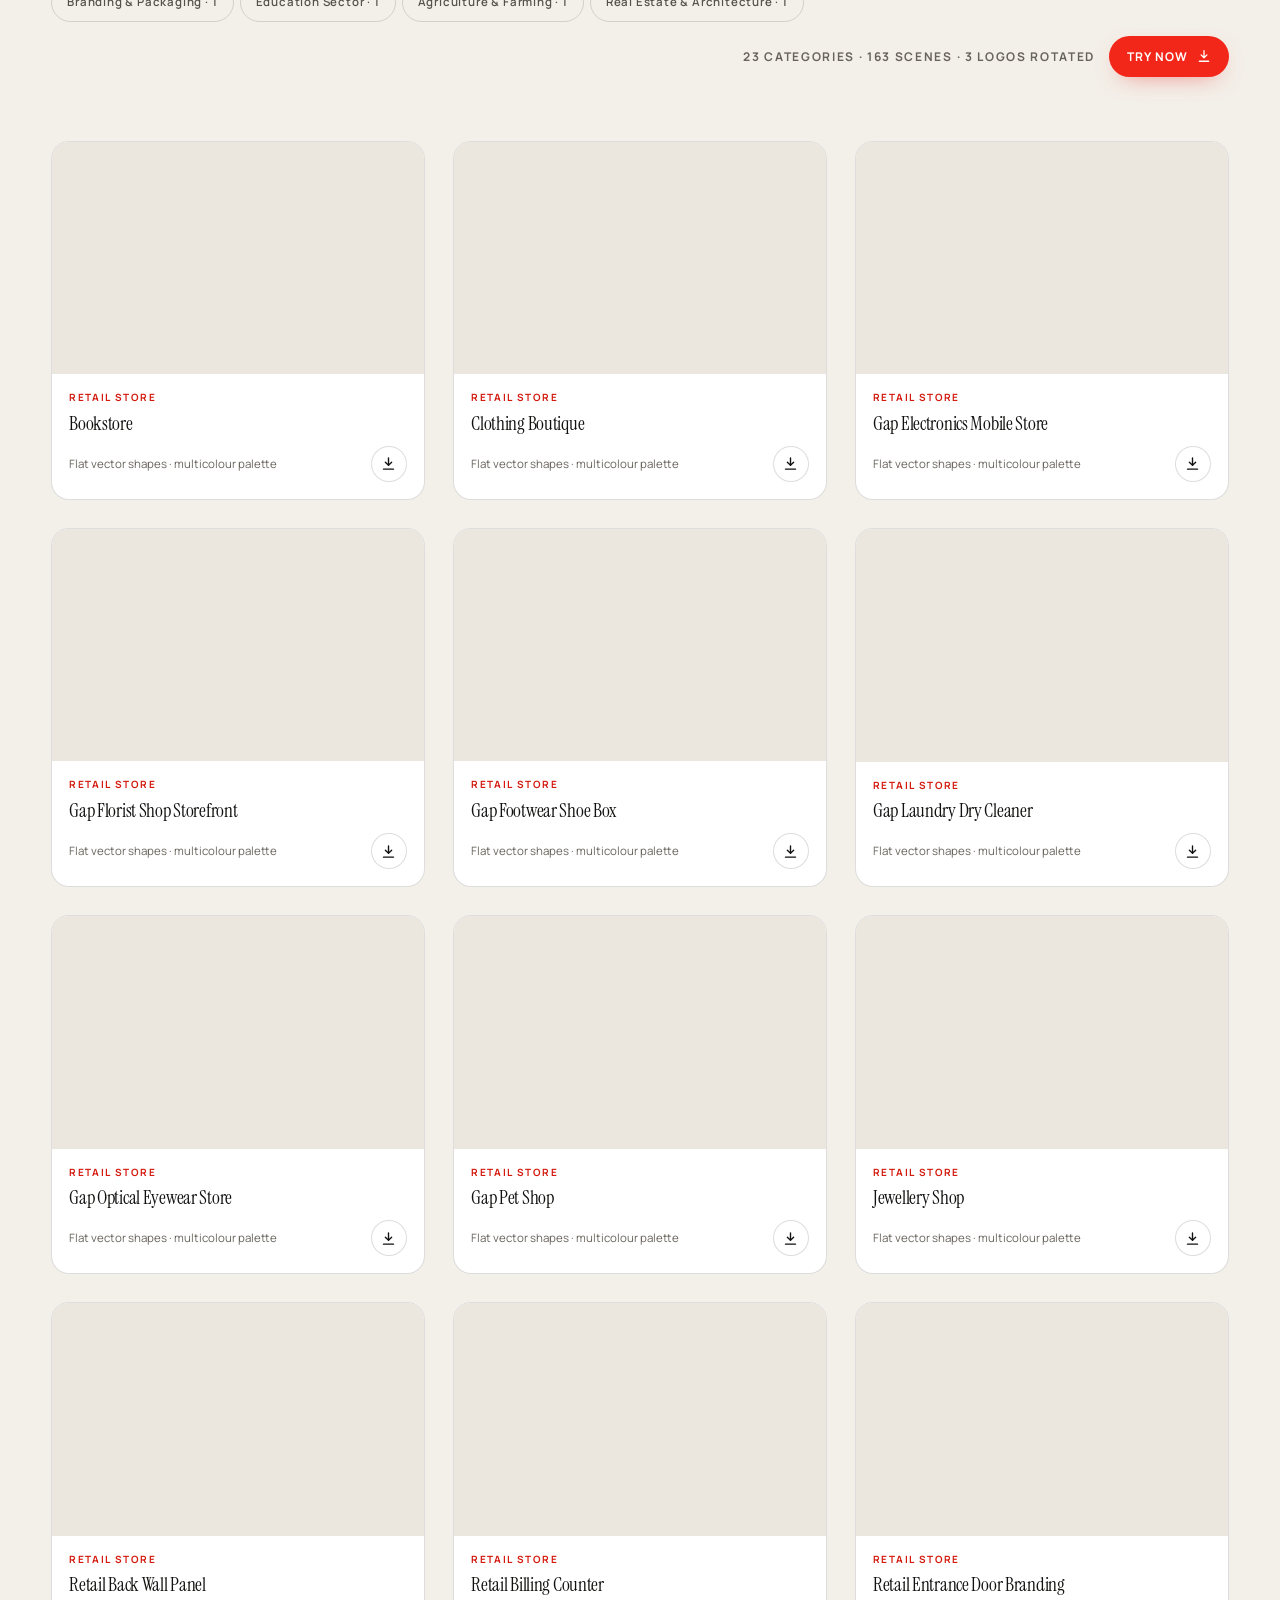
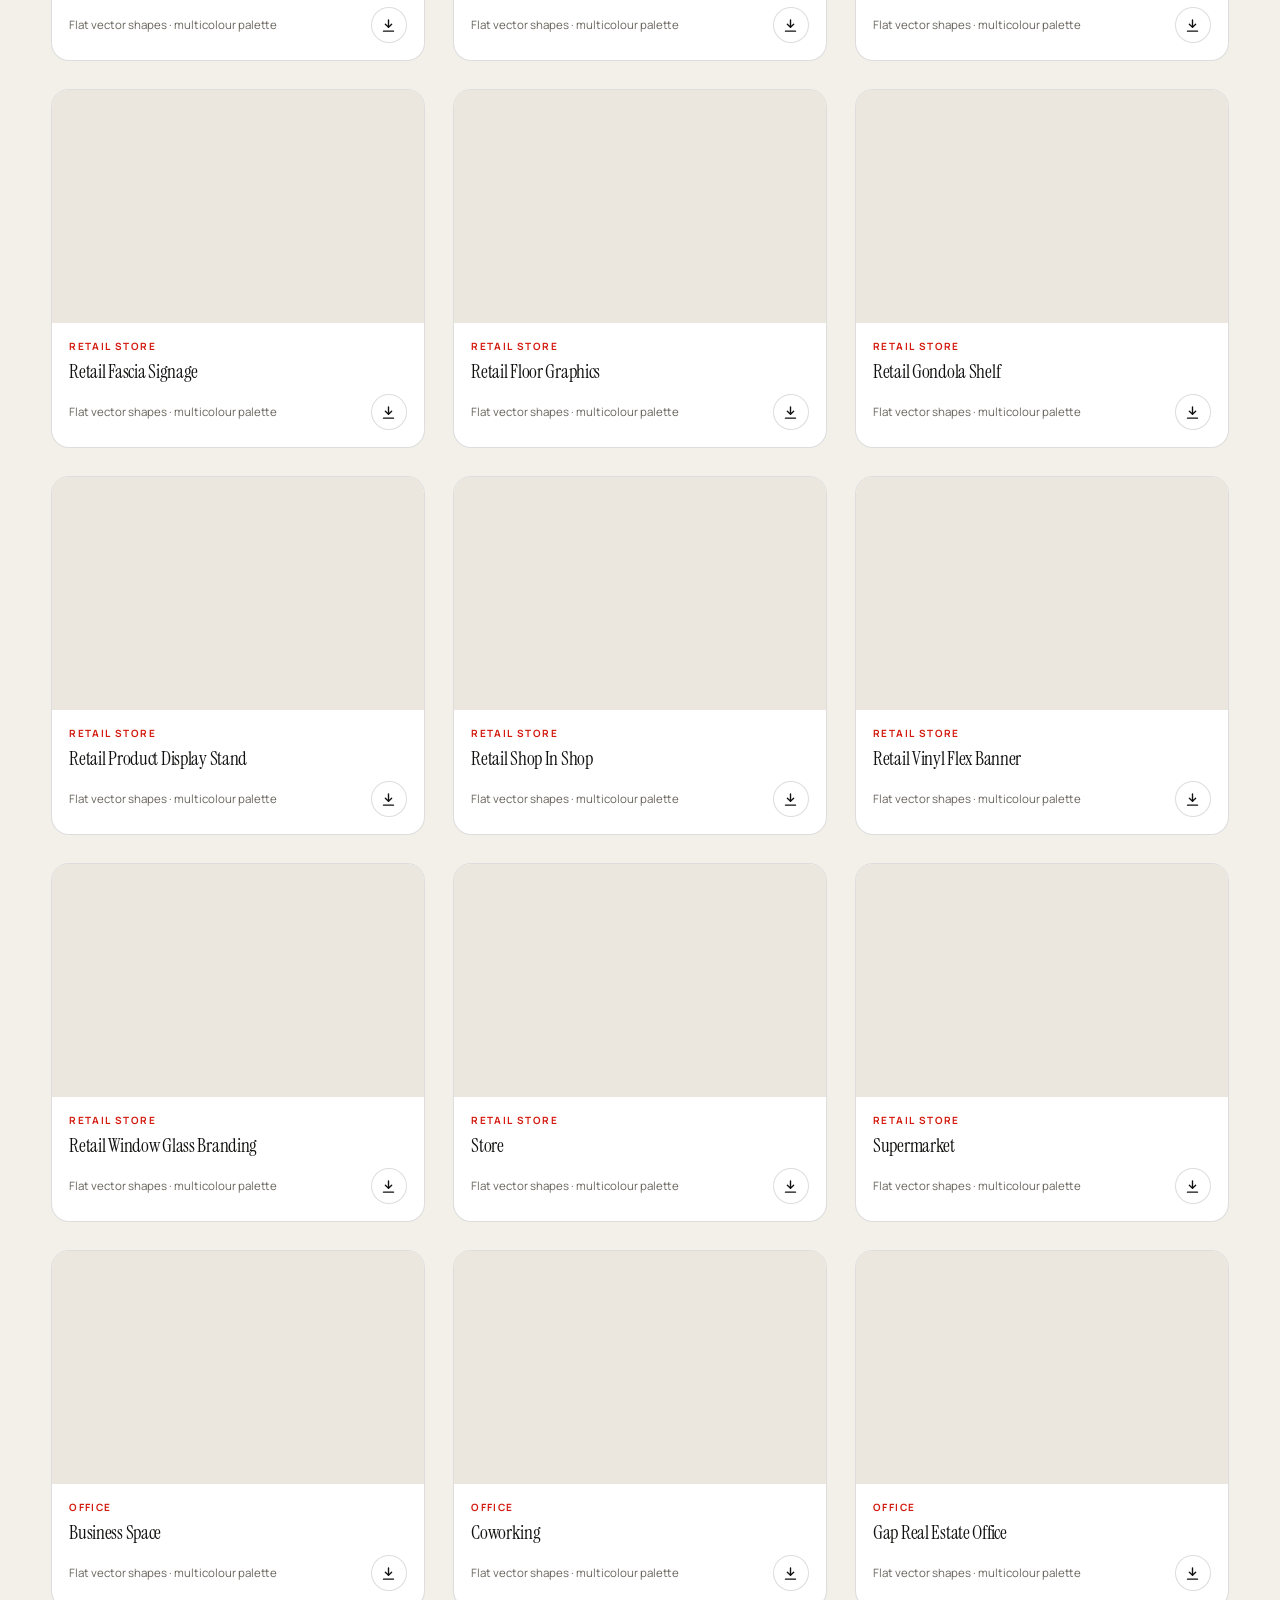
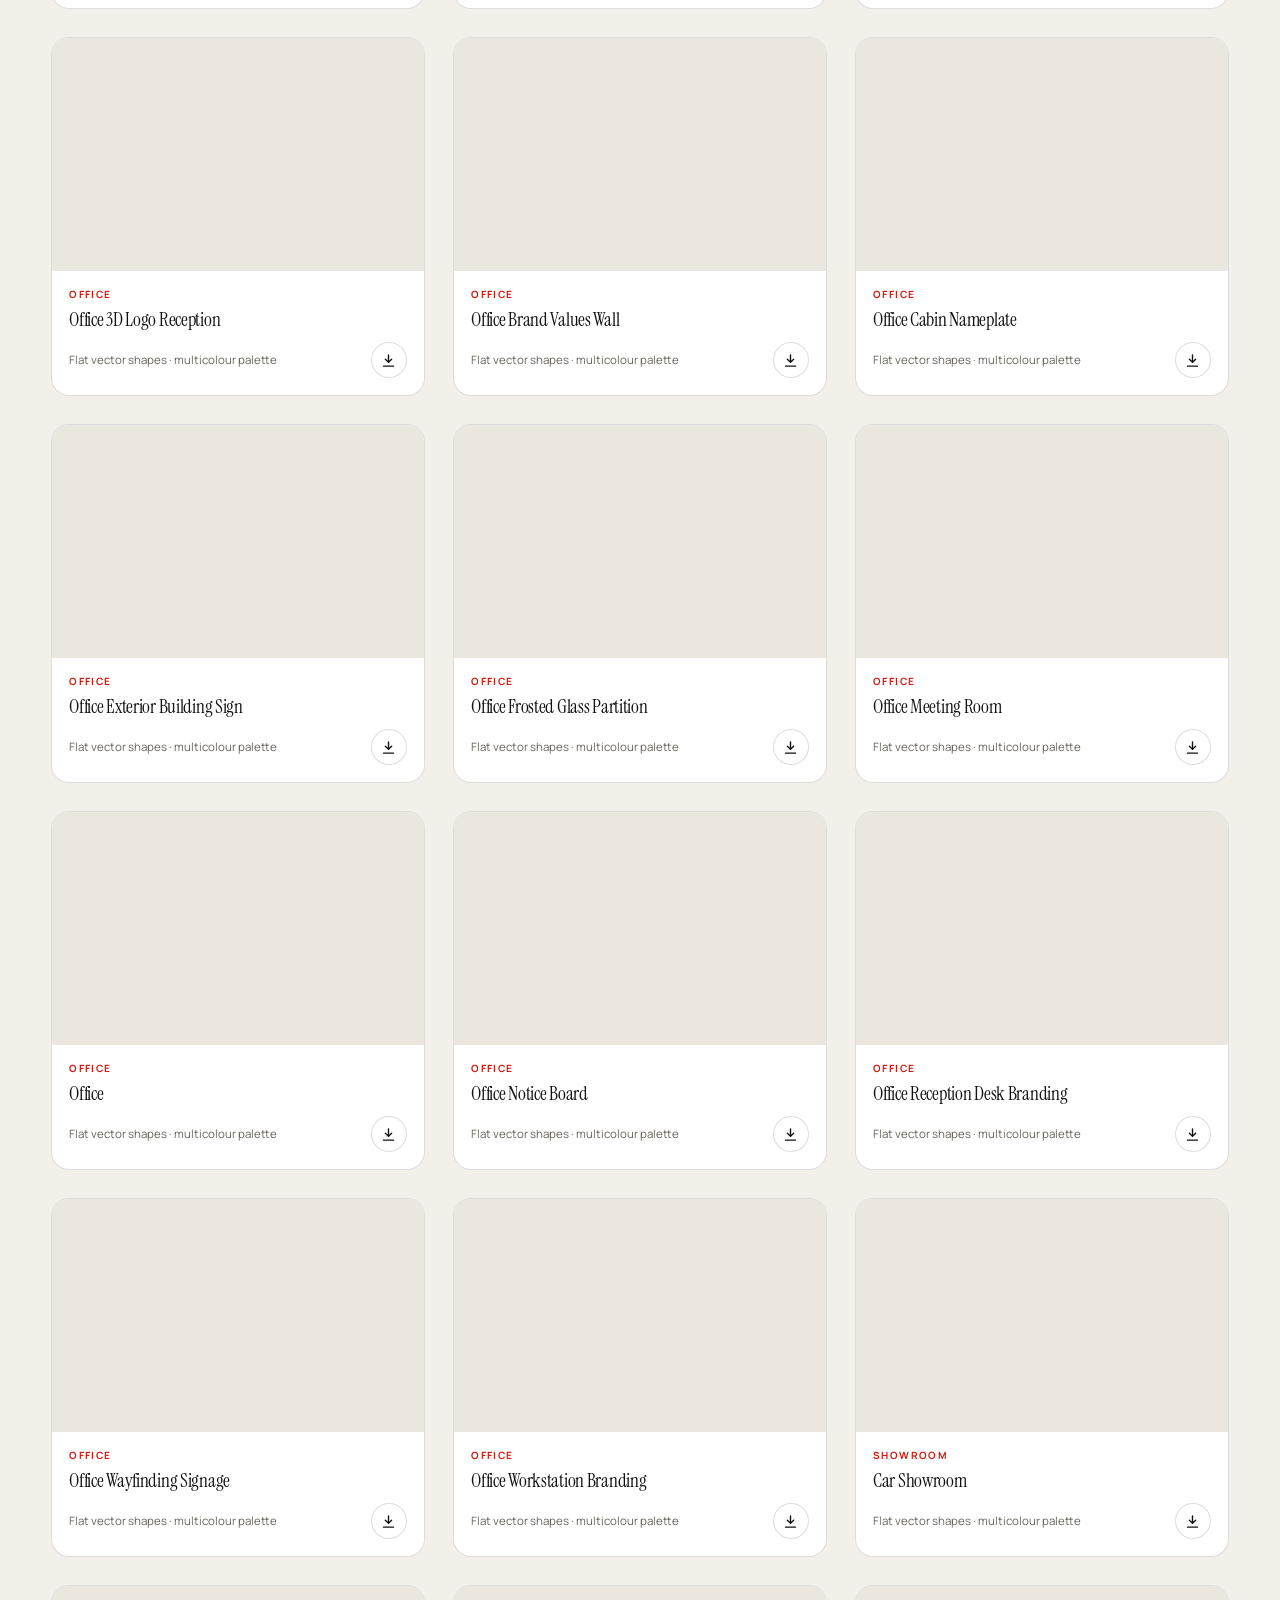
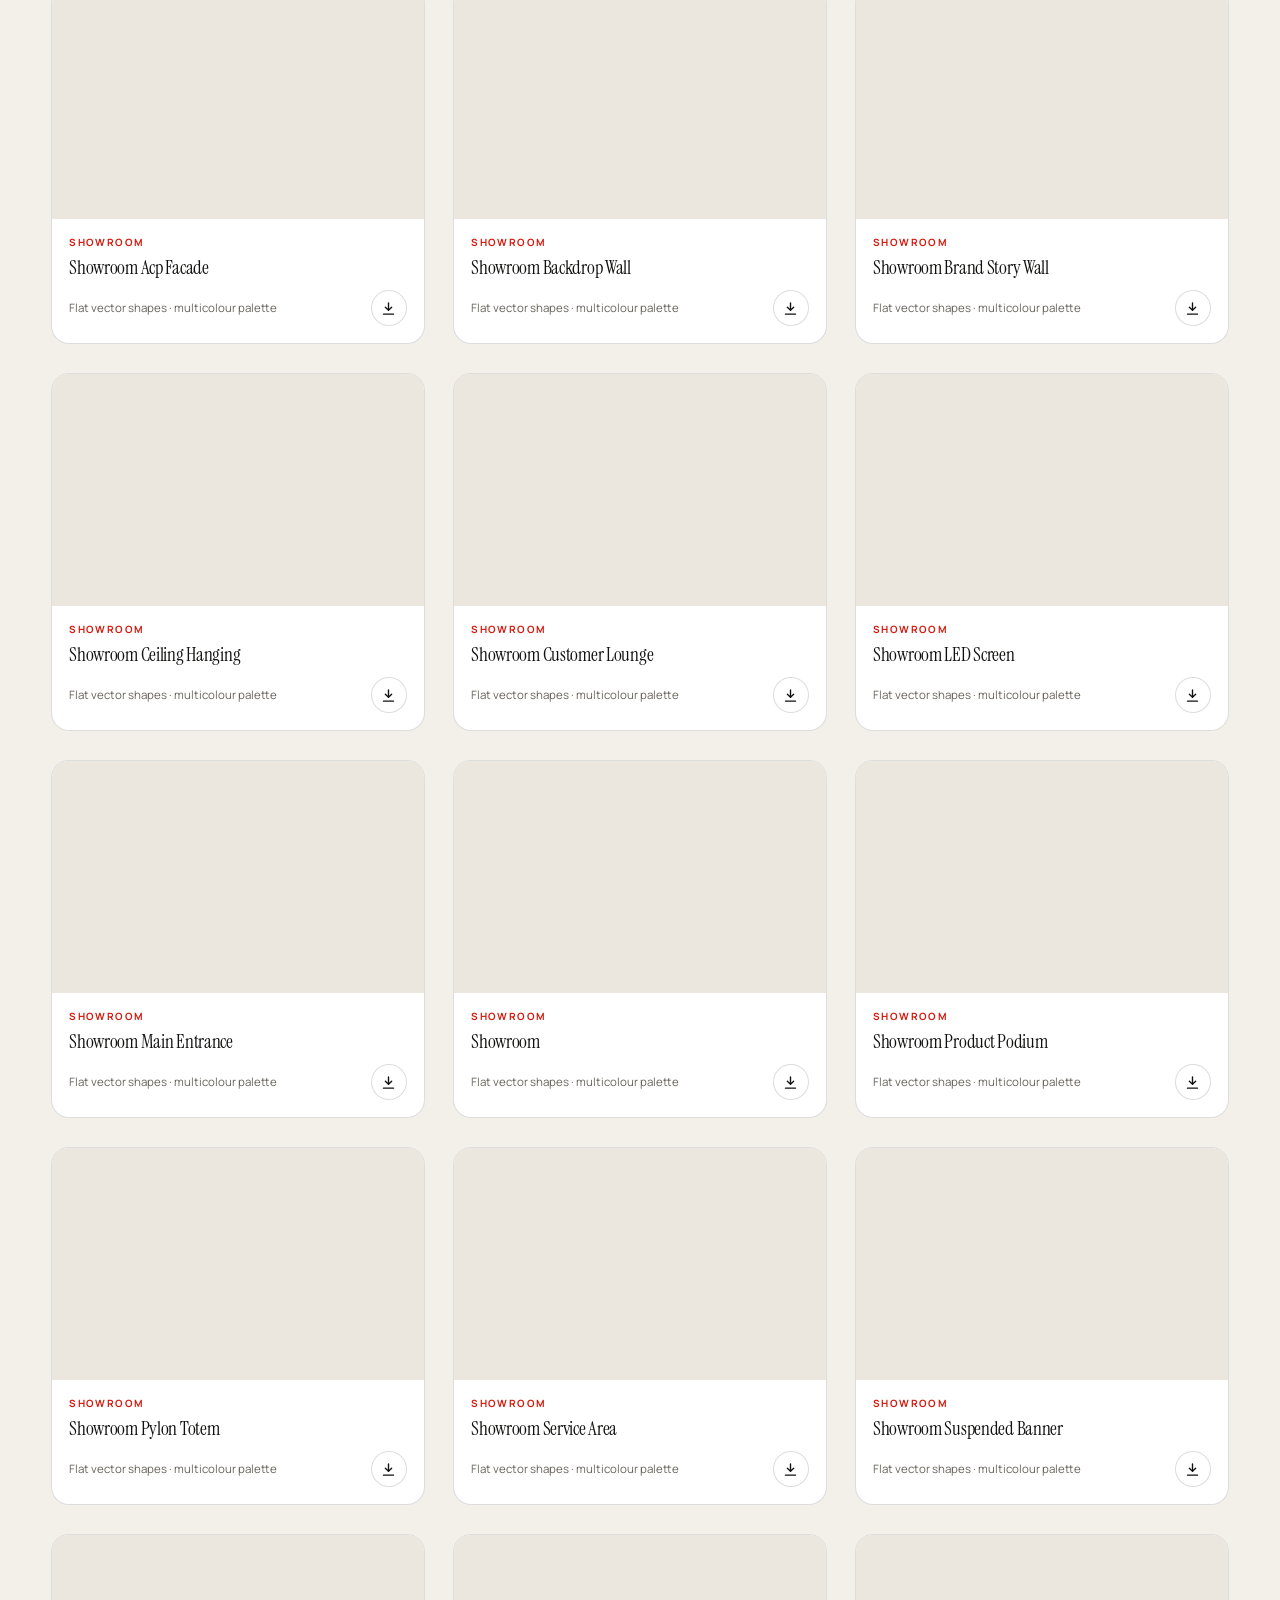
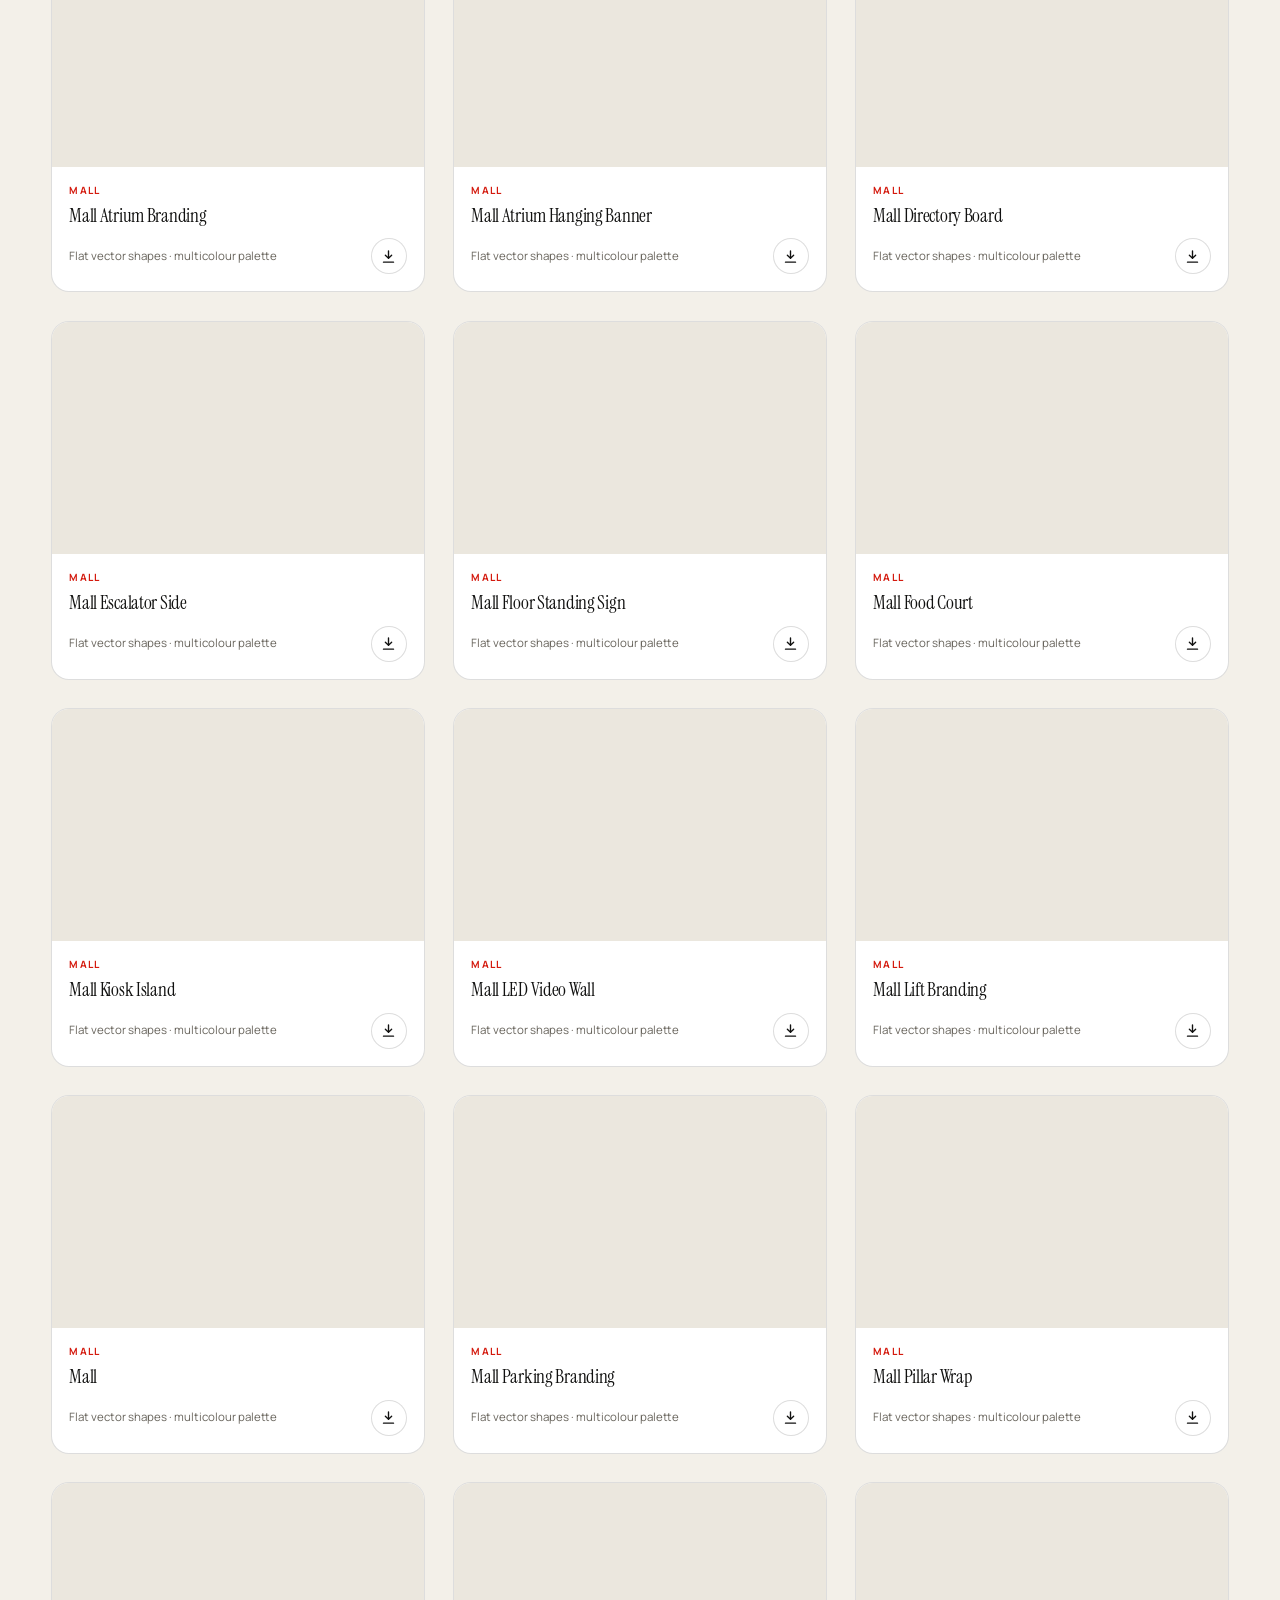
==== commit 57904767: "Add files via upload" ====
--- a/index.html
+++ b/index.html
@@ -21,7 +21,7 @@
 <link rel="preload" href="assets/fonts/InstrumentSerif-normal.woff2" as="font" type="font/woff2" crossorigin>
 <link rel="stylesheet" href="css/style.css?v=20261005original1">
 <link rel="stylesheet" href="css/method.css?v=20261005retail1">
-<link rel="stylesheet" href="css/library.css?v=20261016mockups1">
+<link rel="stylesheet" href="css/library.css?v=20261017mockups6">
 <script>document.documentElement.classList.add('js')</script>
 <script type="application/ld+json">{"@context": "https://schema.org", "@type": "ProfessionalService", "name": "ArtViSiON: PRODUCTion DESiGN", "founder": {"@type": "Person", "name": "Ranjan (Rj) Sarkar", "jobTitle": "Creative Lead — Advertising & Branding Specialist"}, "slogan": "Your ViSiON, Our Creation", "description": "360° A-to-Z production and end-to-end branding design to execution: signage, ACP cladding, brand store branding, packaging, visual merchandising and fabrication files.", "email": "rjsarkar@icloud.com", "telephone": "+919009001551", "address": {"@type": "PostalAddress", "streetAddress": "Near Govt. High School, Bicholi Mardana", "addressLocality": "Indore", "addressRegion": "Madhya Pradesh", "postalCode": "452016", "addressCountry": "IN"}, "sameAs": ["https://www.behance.net/ranjansark83", "https://www.instagram.com/artvision_studion/", "https://www.linkedin.com/in/rj-sarkar/", "https://www.facebook.com/ArtvisionDesign", "https://x.com/rj_sarkar83"]}</script>
 </head>
@@ -174,14 +174,14 @@
     <div class="sec-head">
       <div>
         <p class="label rv"><i class="tri"></i>02 &mdash; Mockup library</p>
-        <h2 class="rv" style="--d:.08s">158 mockups, <em>one red system.</em></h2>
+        <h2 class="rv" style="--d:.08s">174 mockups, <em>one brand system.</em></h2>
         <p class="hint rv" style="--d:.12s">Every signage &amp; branding category from the brief &mdash; rendered as clean, readable SVG scenes. Tap a card for the liquid view; download any file.</p>
       </div>
       <div class="mk-head-tools rv" style="--d:.14s">
         <div class="chips" id="mkChips"></div>
         <div class="mk-subline">
-          <span class="mk-count">18 categories &middot; 158 scenes &middot; 3 logos rotated</span>
-          <a class="mk-zip" href="assets/mockups/AV_Red_Minimal_Mockups.zip" download>Full pack &middot; ZIP
+          <span class="mk-count">23 categories &middot; 163 scenes &middot; 3 logos rotated</span>
+          <a class="mk-zip" href="https://rjsarkar83.github.io/Brand_Designer/" target="_blank" rel="noopener">Try Now
             <svg viewBox="0 0 24 24" fill="none" stroke="currentColor" stroke-width="2.2" stroke-linecap="round"><path d="M12 3v12m0 0l-5-5m5 5l5-5M4 21h16"/></svg>
           </a>
         </div>
@@ -1558,7 +1558,7 @@
         <button id="mkvNext" aria-label="Next mockup"><svg viewBox="0 0 24 24" fill="none" stroke="currentColor" stroke-width="2.4" stroke-linecap="round"><path d="M9 5l7 7-7 7"/></svg></button>
       </div>
       <div class="mkv-in">
-        <div class="mkv-stage"><span class="mkv-badge" id="mkvBadge"></span><img id="mkvImg" alt="" decoding="async"></div>
+        <div class="mkv-stage"><span class="mkv-badge" id="mkvBadge"></span><object id="mkvImg" type="image/svg+xml" aria-label=""></object></div>
         <div class="mkv-side">
           <div><p class="mkv-cat" id="mkvCat"></p><h3 id="mkvTitle"></h3></div>
           <dl class="mkv-specs" id="mkvSpecs"></dl>
@@ -1568,7 +1568,7 @@
               <svg viewBox="0 0 24 24" fill="none" stroke="currentColor" stroke-width="2.2" stroke-linecap="round"><path d="M12 3v12m0 0l-5-5m5 5l5-5M4 21h16"/></svg>
               Download SVG
             </a>
-            <a class="mkv-zip" href="assets/mockups/AV_Red_Minimal_Mockups.zip" download>
+            <a class="mkv-zip" href="assets/mockups/AV_Mockups_Full_Pack.zip" download>
               <svg width="14" height="14" viewBox="0 0 24 24" fill="none" stroke="currentColor" stroke-width="2.2" stroke-linecap="round"><path d="M12 3v12m0 0l-5-5m5 5l5-5M4 21h16"/></svg>
               All 158 &middot; ZIP
             </a>
@@ -1612,8 +1612,8 @@
 
 <script src="js/method.js?v=20261005retail1" defer></script>
 <script src="js/app.js?v=20261005original1"></script>
-<script src="js/mockups-data.js?v=20261016mockups1"></script>
-<script src="js/library.js?v=20261016mockups1"></script>
-<script src="js/audience.js?v=20261016mockups1"></script>
+<script src="js/mockups-data.js?v=20261017mockups6"></script>
+<script src="js/library.js?v=20261017mockups6"></script>
+<script src="js/audience.js?v=20261017mockups6"></script>
 </body>
 </html>
--- a/css/library.css
+++ b/css/library.css
@@ -30,7 +30,7 @@
 .mk-card:hover .mk-open,.mk-card:focus-visible .mk-open{opacity:1;transform:translate(-50%,-50%) scale(1)}
 .mk-card .mk-logo{position:absolute;top:10px;left:10px;display:flex;align-items:center;gap:6px;background:rgba(23,19,26,.86);
   color:#fff;font-size:10px;font-weight:800;letter-spacing:.1em;padding:6px 10px;border-radius:999px;backdrop-filter:blur(6px)}
-.mk-card .mk-logo img{width:14px;height:14px;object-fit:contain;filter:brightness(0) invert(1)}
+.mk-card .mk-logo img{width:18px;height:18px;object-fit:contain}
 .mk-card .mk-body{padding:15px 17px 17px}
 .mk-card .mk-cat{font-size:10px;font-weight:700;letter-spacing:.14em;text-transform:uppercase;color:var(--red-ink,var(--red))}
 .mk-card .mk-name{font-family:var(--serif);font-size:19px;line-height:1.12;letter-spacing:-.015em;margin-top:7px;color:var(--ink)}
@@ -116,9 +116,13 @@
 .mkv-lip kbd{font-family:var(--sans,var(--sans));background:#fff;border:1px solid var(--line);border-bottom-width:2px;border-radius:6px;
   padding:2px 7px;font-size:10px;margin-right:4px}
 body.mkv-lock{overflow:hidden}
+.mkv-stage object#mkvImg{display:block;width:100%;height:min(66vh,760px);border:0;border-radius:10px}
 @media (max-width:940px){
+  .mkv-stage object#mkvImg{height:44vh}
+
   .mkv-in{grid-template-columns:1fr}
   .mkv-stage img{max-height:44vh}
+
   .mkv-specs{grid-template-columns:1fr 1fr}
   .mkv-lip .mkv-keys{display:none}
 }
@@ -170,3 +174,6 @@
 .au-stream span{color:#57544e;overflow:hidden;text-overflow:ellipsis;white-space:nowrap}
 .au-note{margin-top:clamp(18px,2.6vw,28px);font-size:12.5px;color:var(--muted);display:flex;gap:10px;align-items:baseline}
 .au-note a{color:var(--red-ink,var(--red));font-weight:700}
+
+.mk-card .mk-ph object.mk-svg{display:block;width:100%;height:100%;border:0;transition:transform .6s var(--ease,ease)}
+.mk-card:hover .mk-ph object.mk-svg{transform:scale(1.045)}
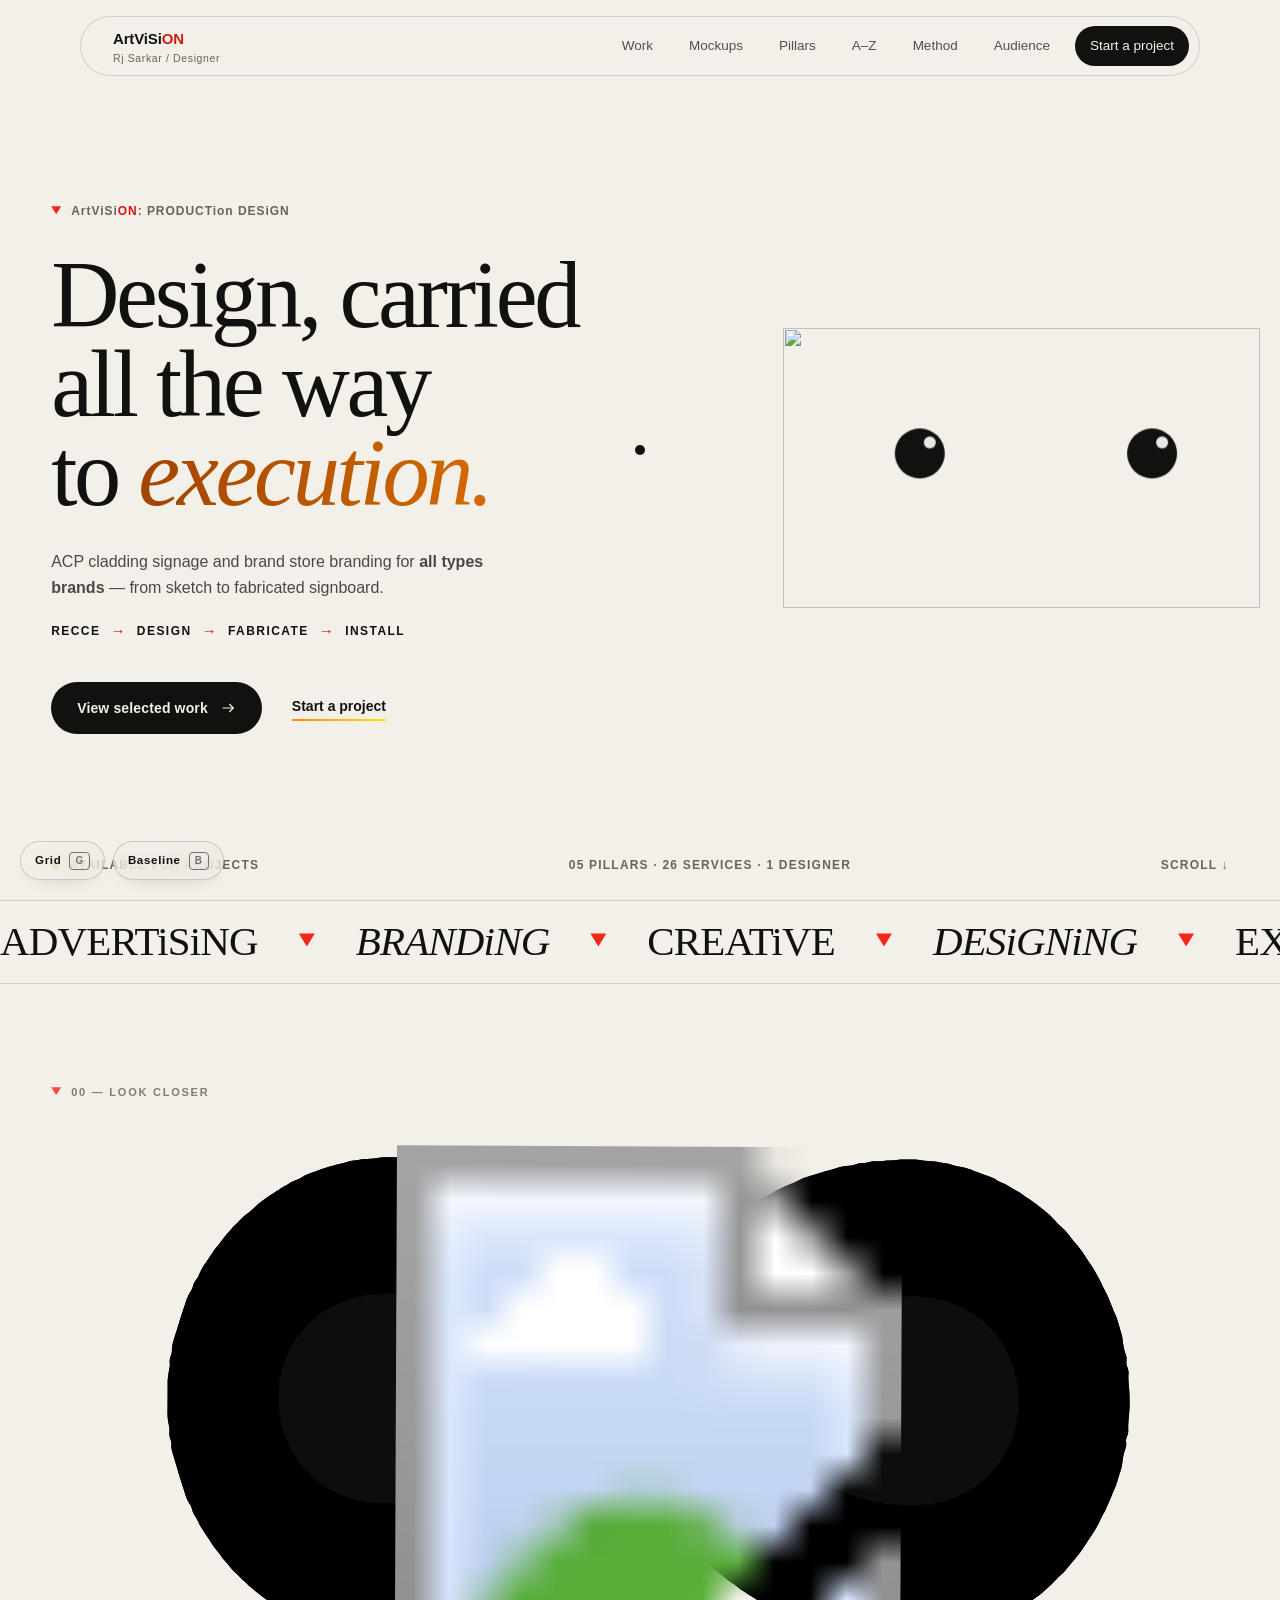
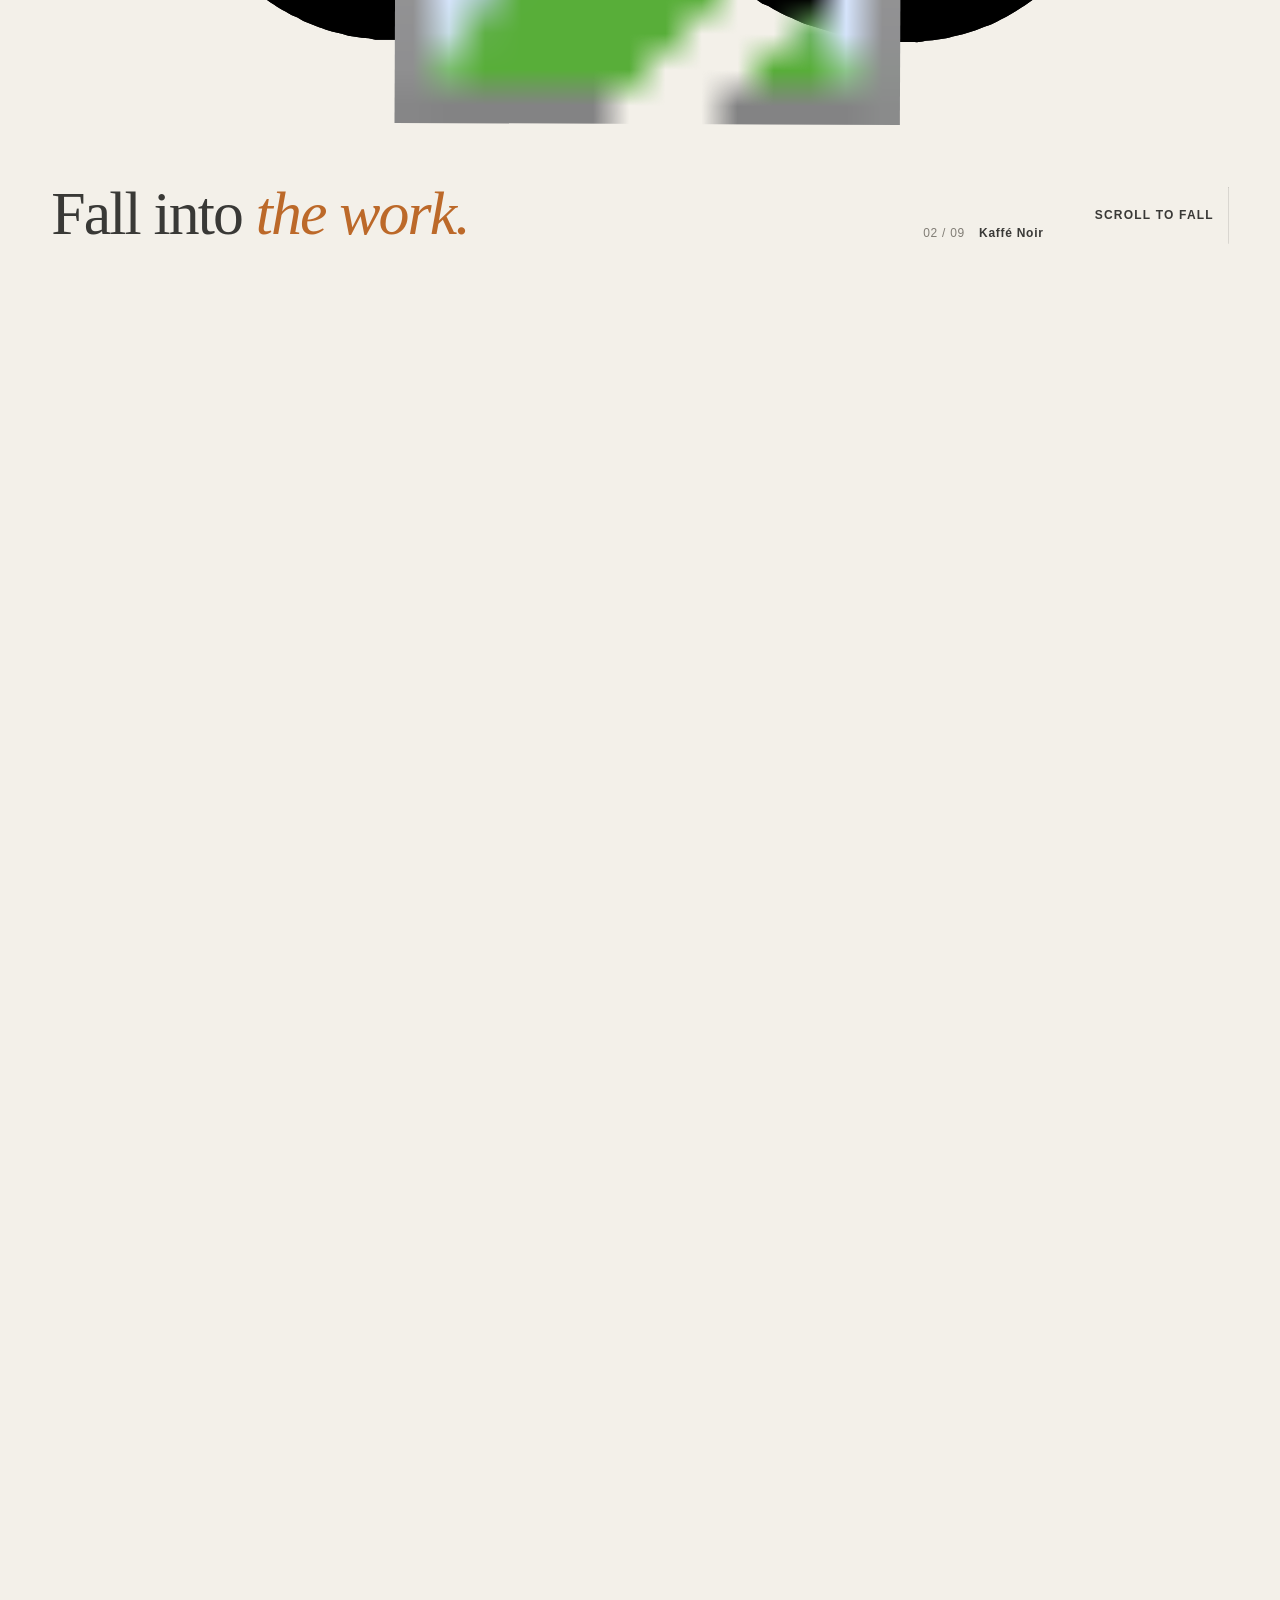
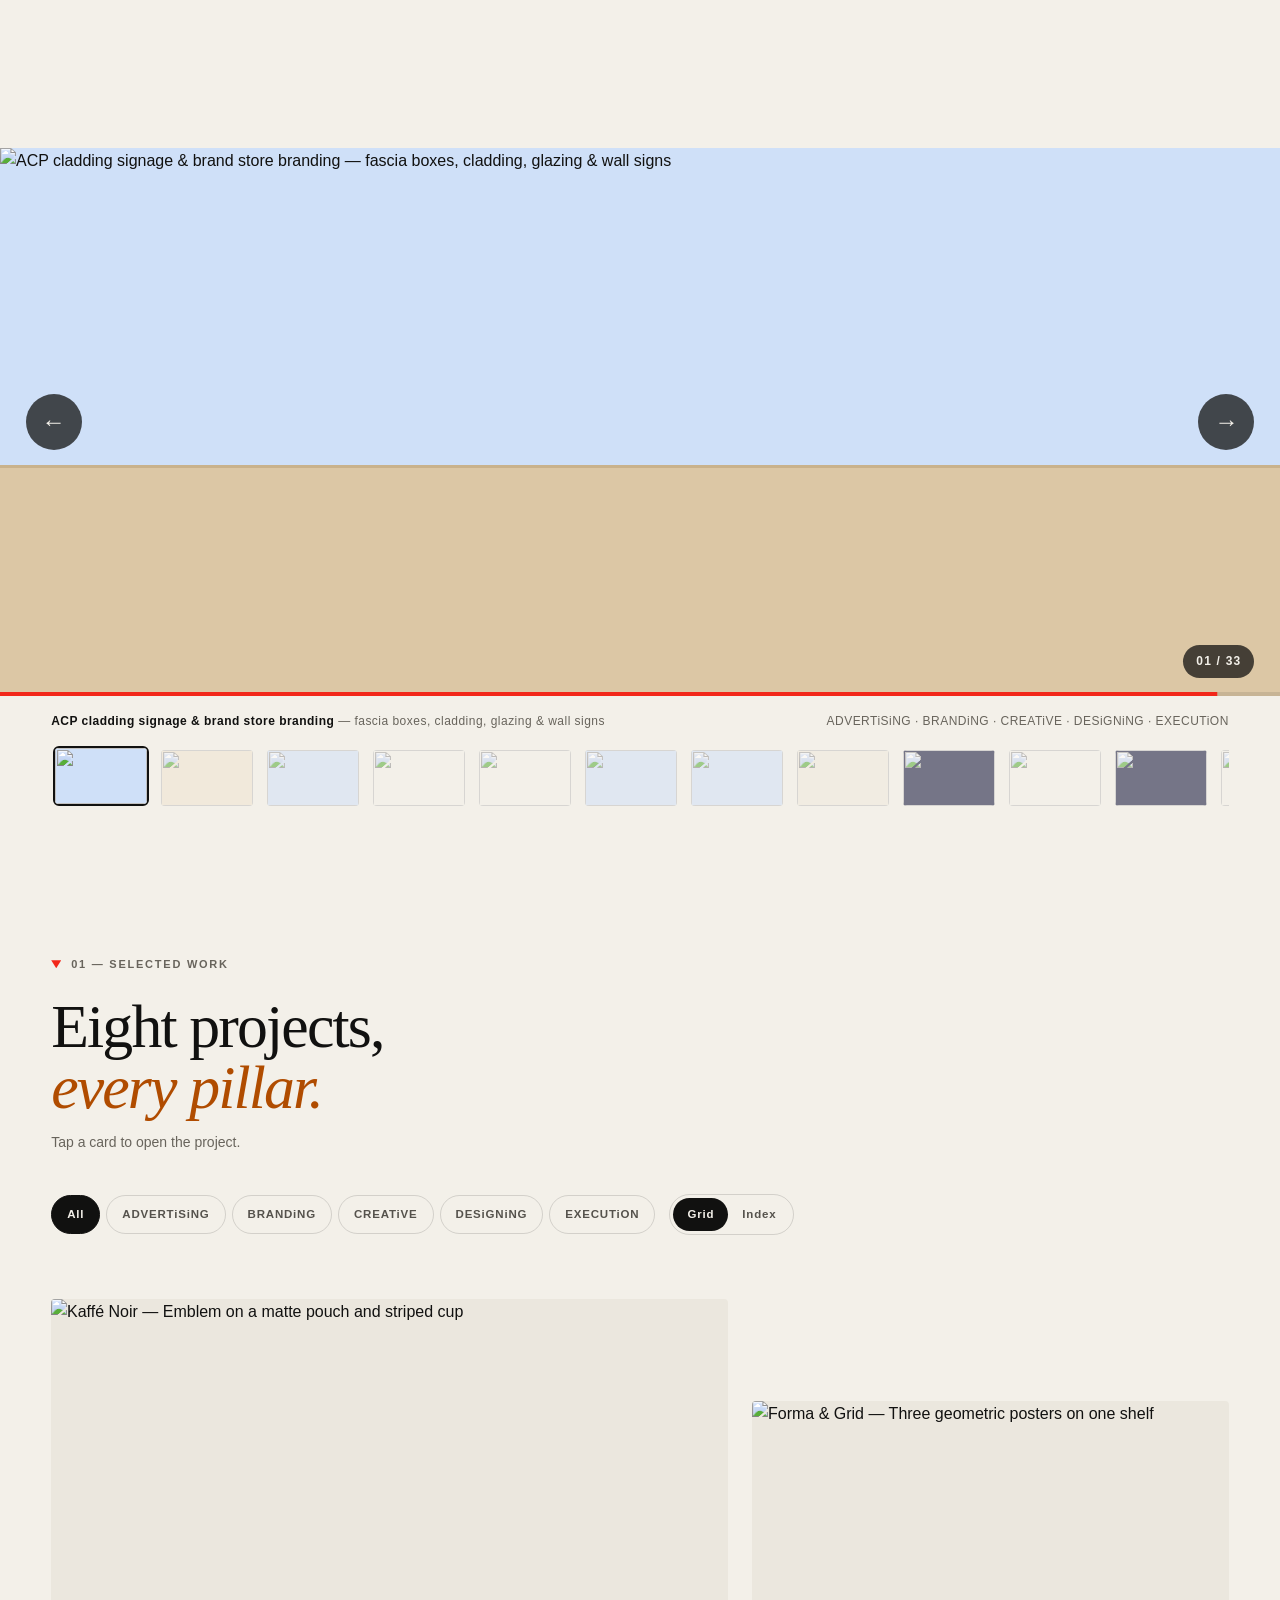
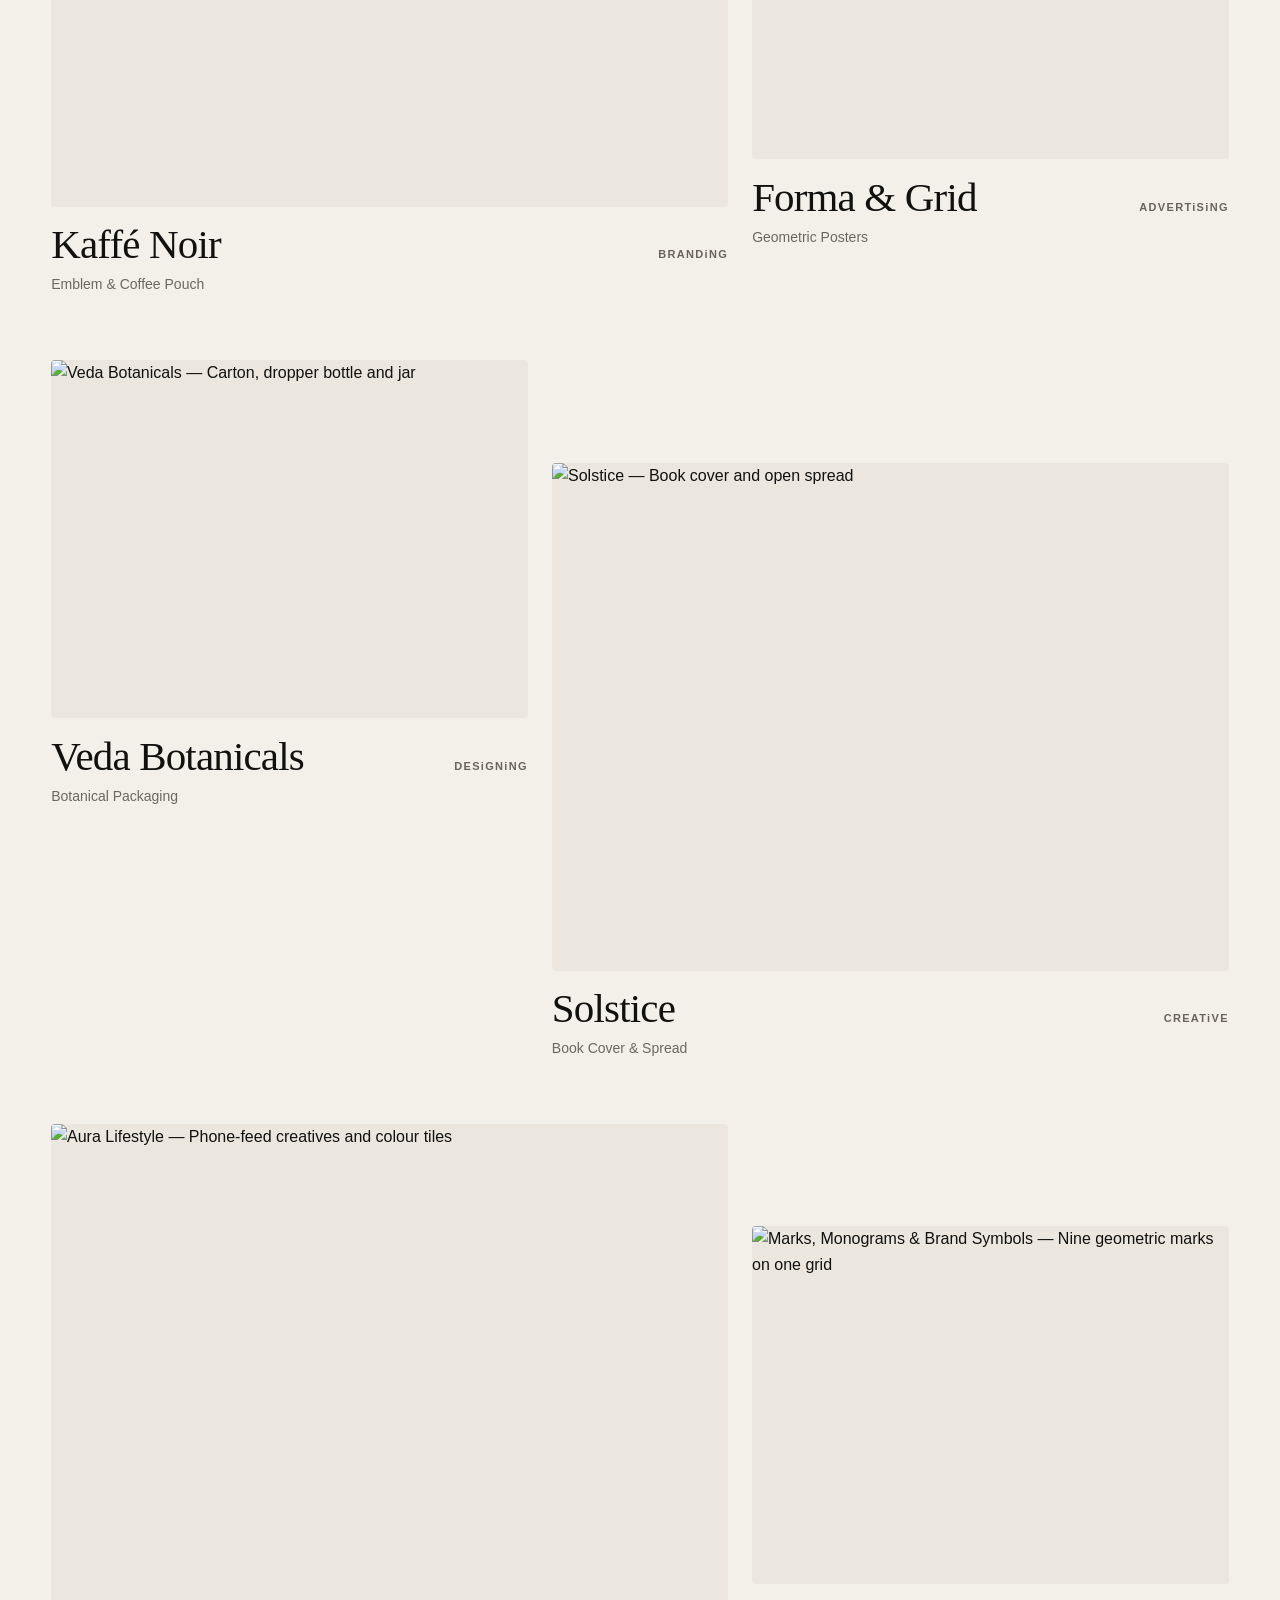
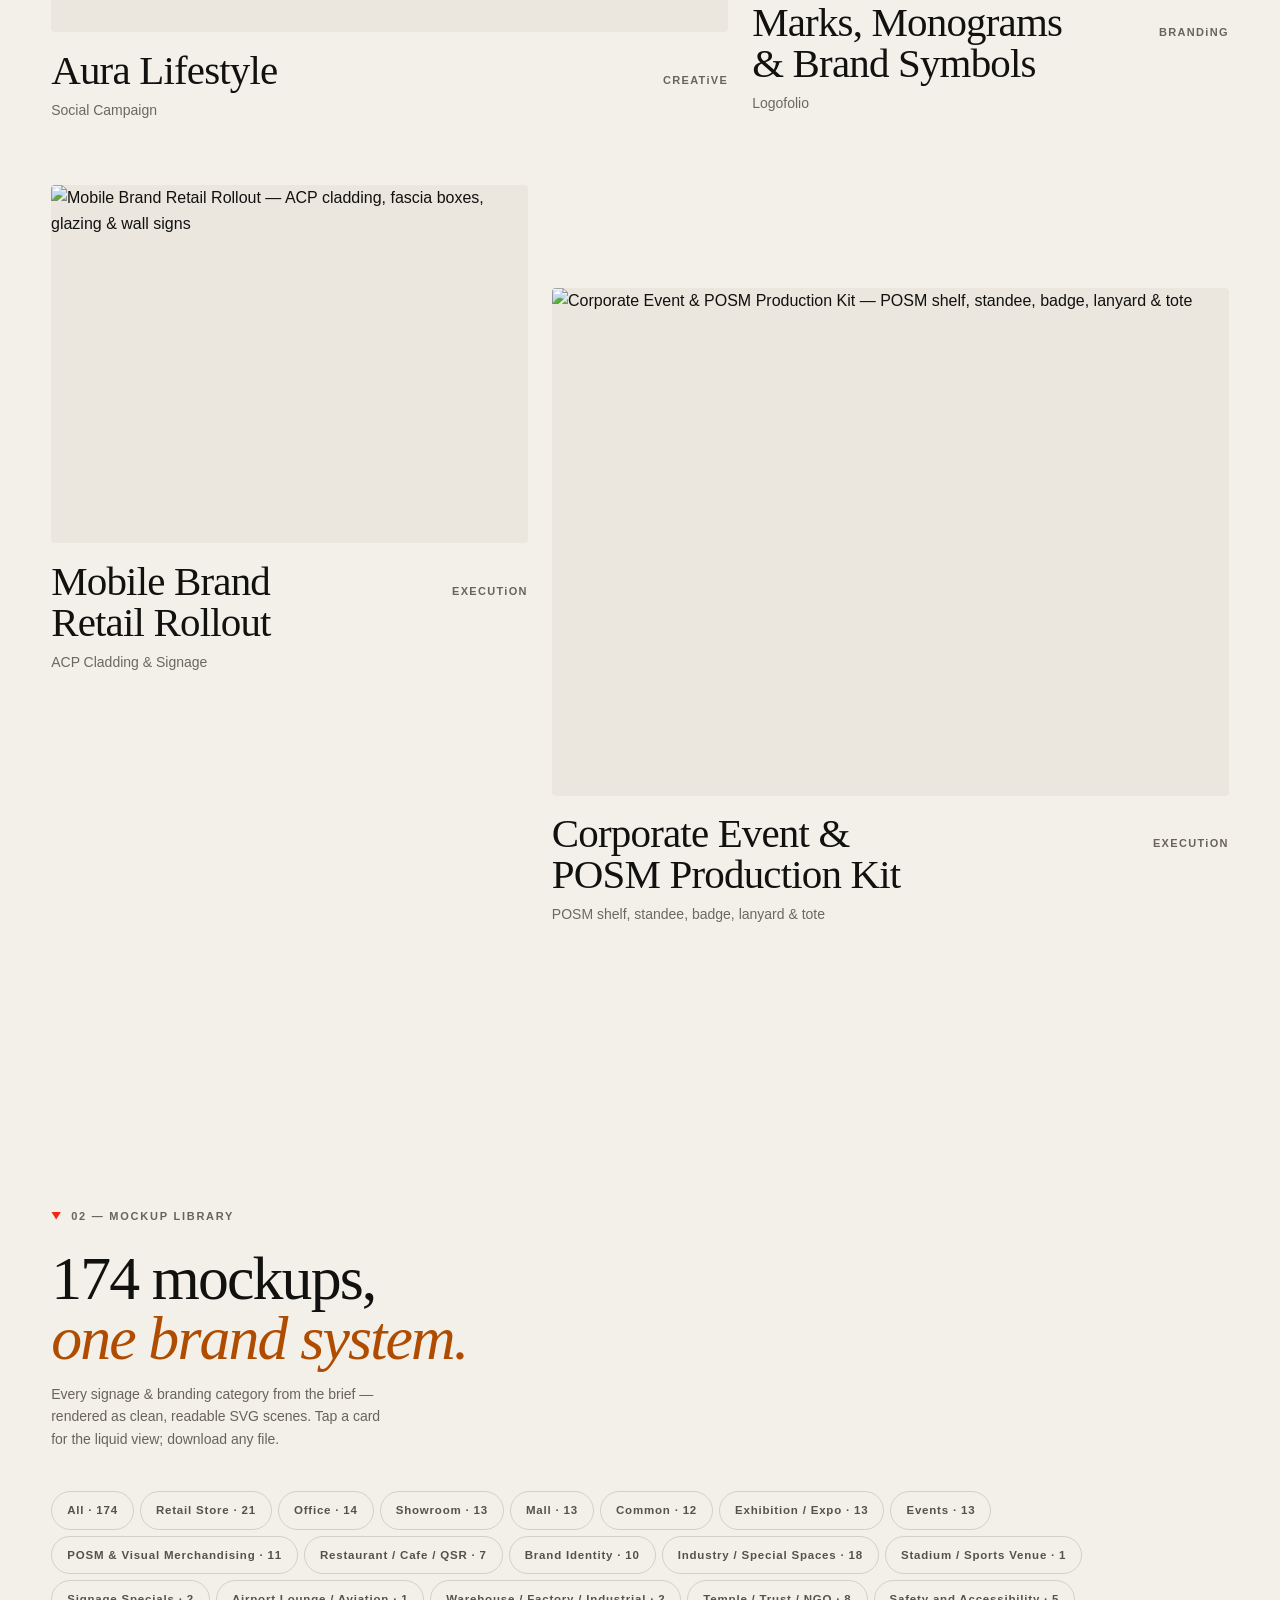
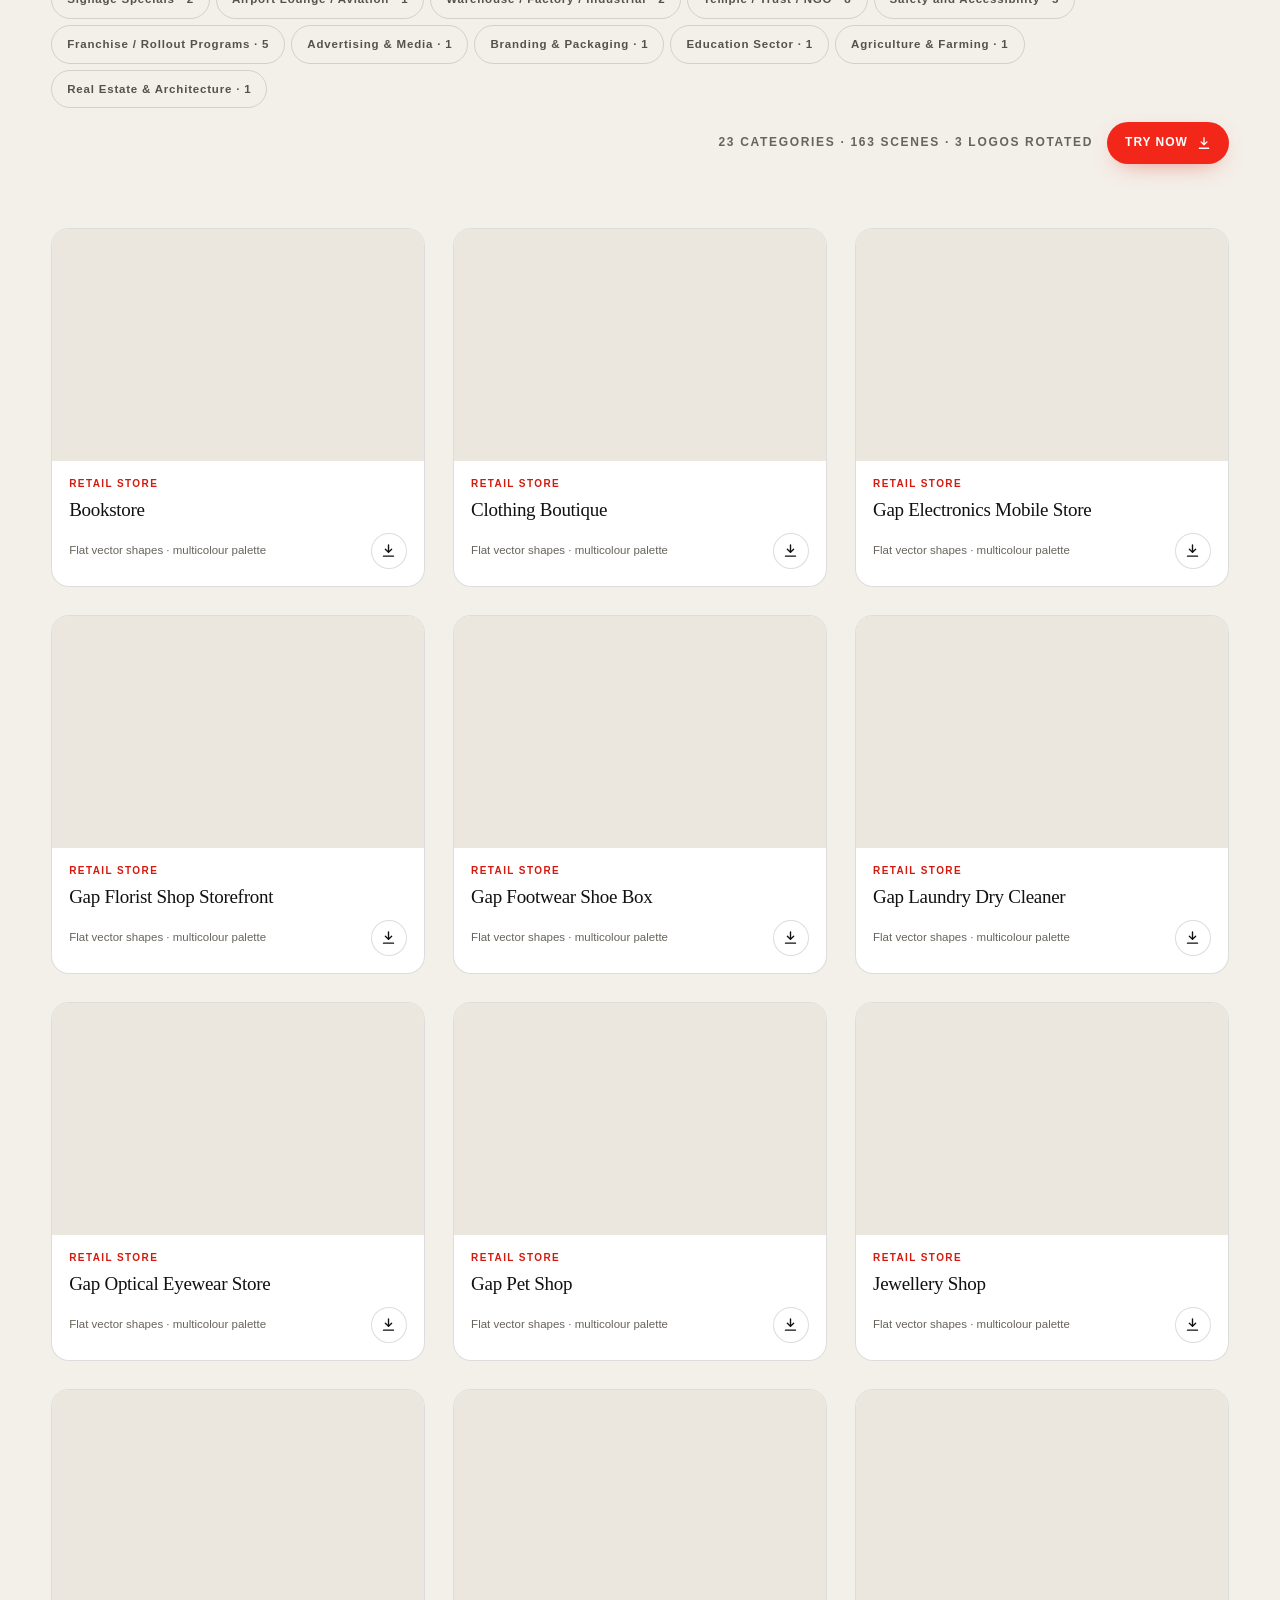
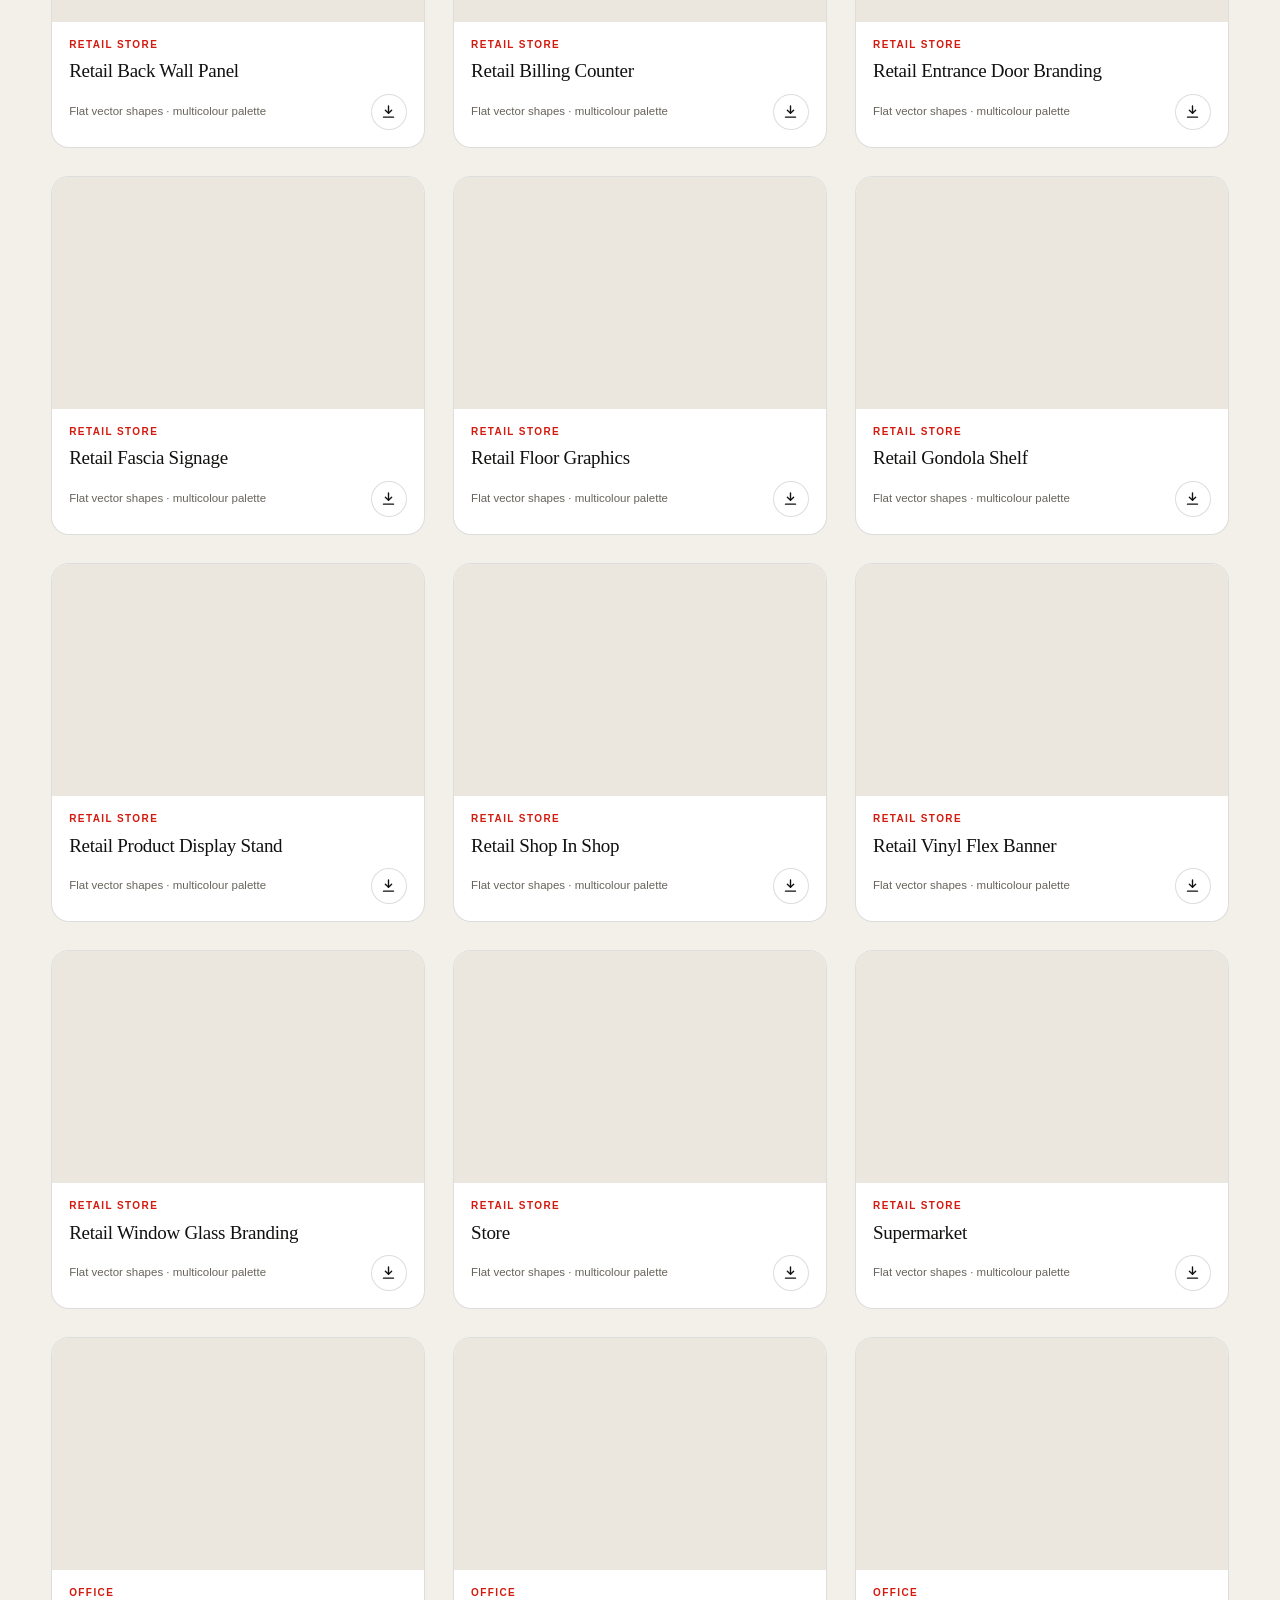
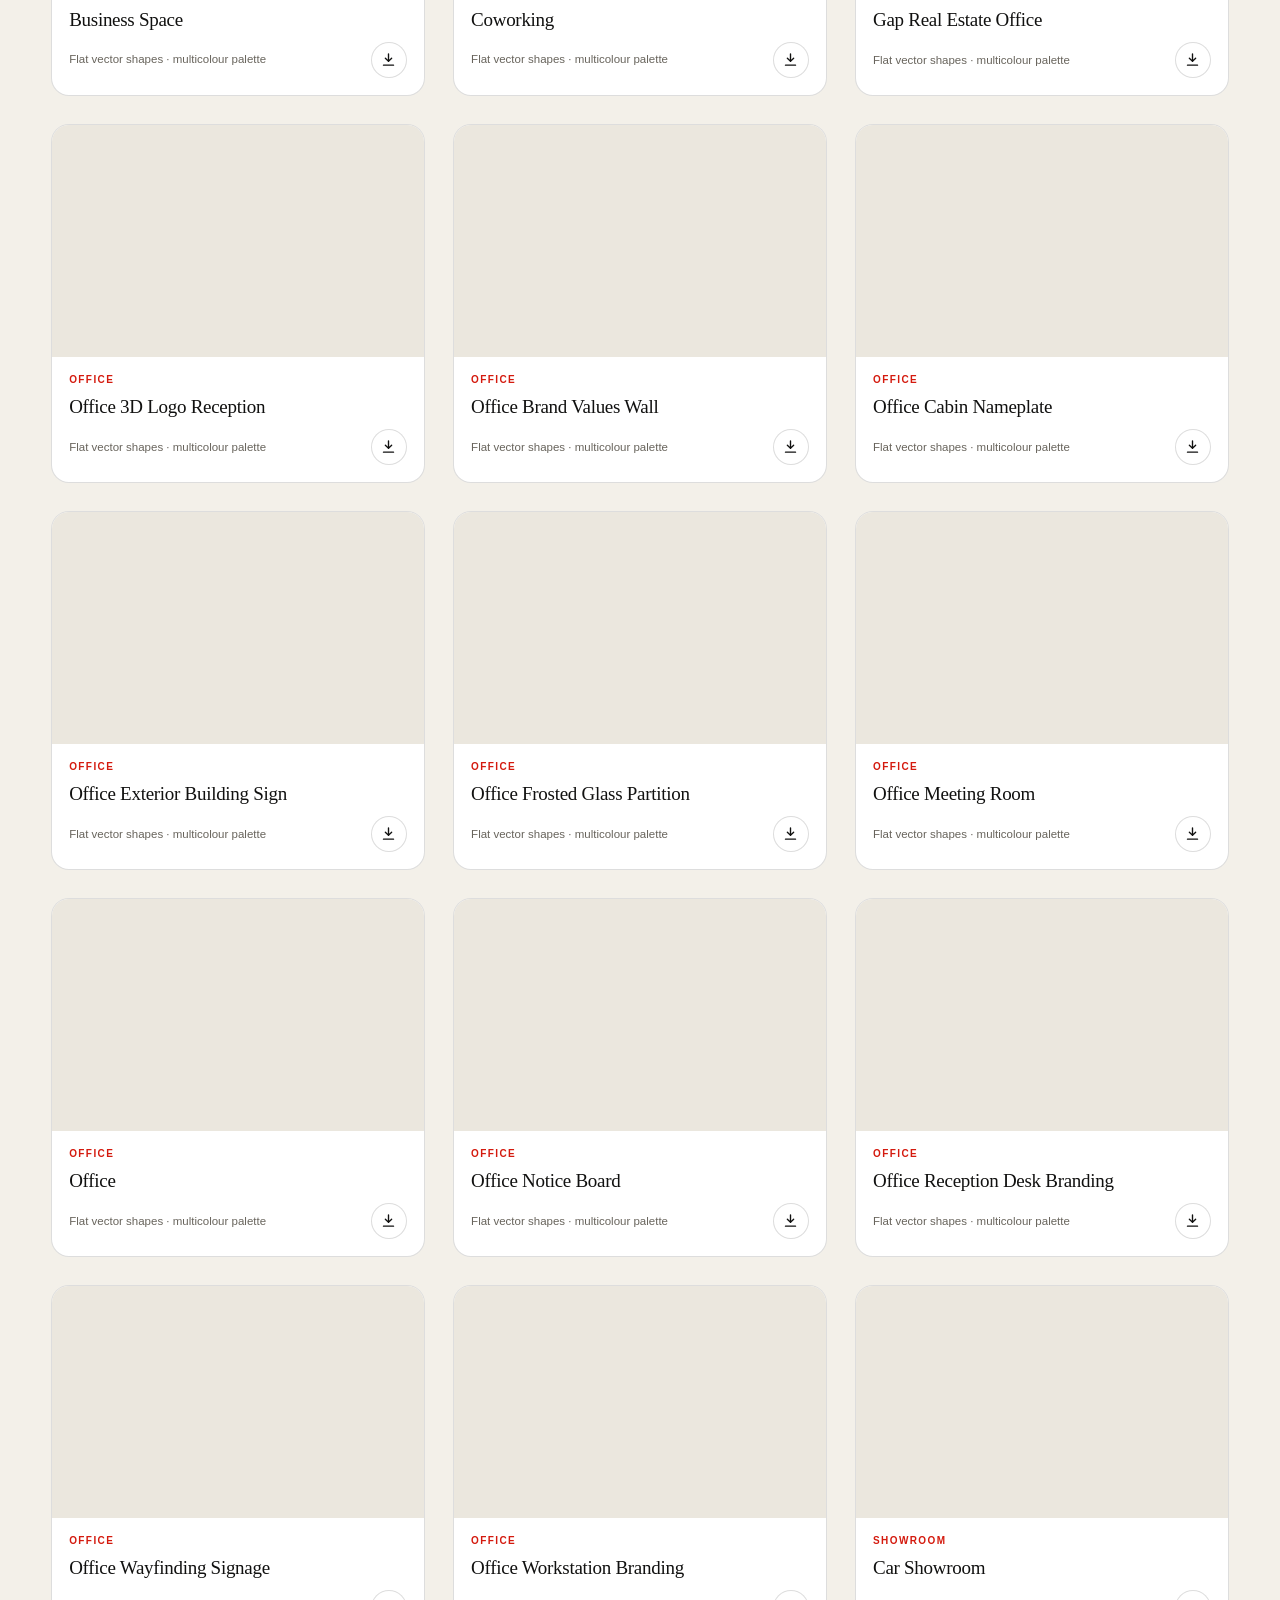
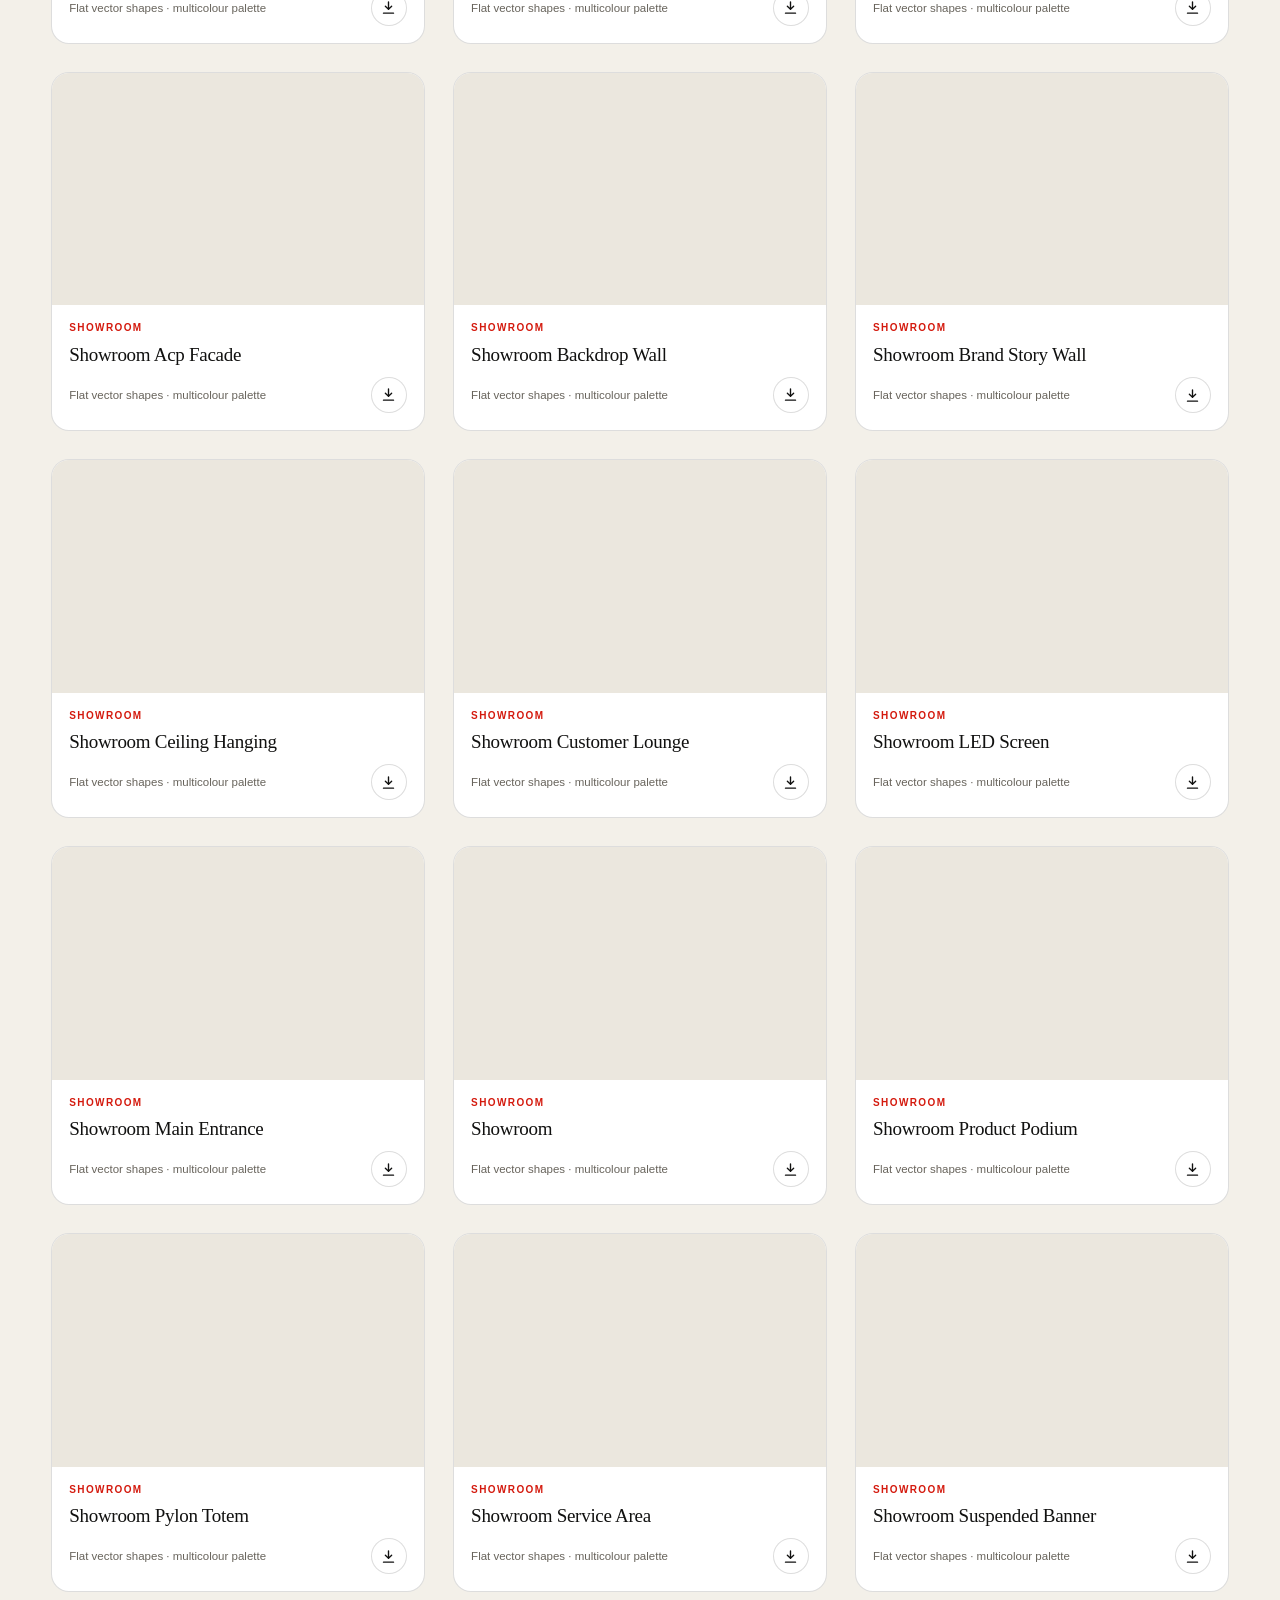
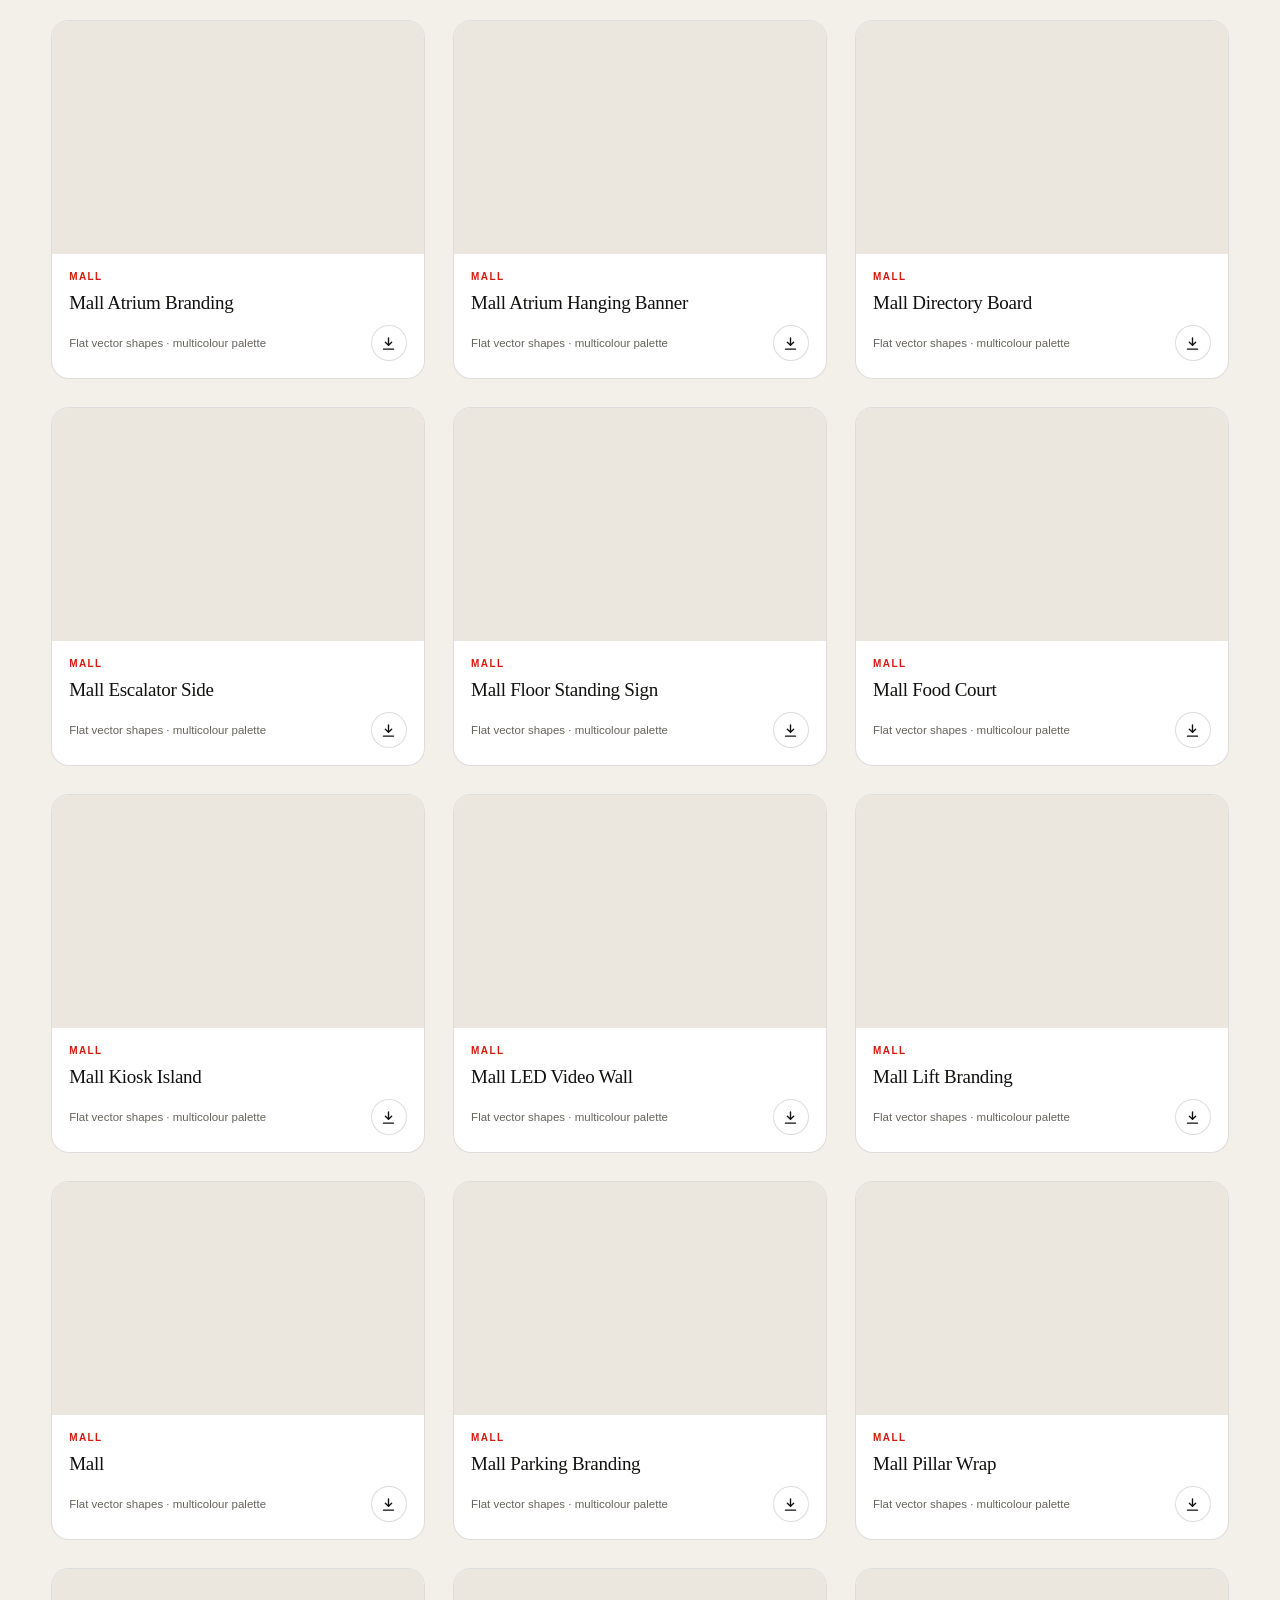
==== commit 9ff6f5d9: "Add files via upload" ====
--- a/index.html
+++ b/index.html
@@ -21,7 +21,7 @@
 <link rel="preload" href="assets/fonts/InstrumentSerif-normal.woff2" as="font" type="font/woff2" crossorigin>
 <link rel="stylesheet" href="css/style.css?v=20261005original1">
 <link rel="stylesheet" href="css/method.css?v=20261005retail1">
-<link rel="stylesheet" href="css/library.css?v=20261017mockups6">
+<link rel="stylesheet" href="css/library.css?v=20261017mockups7">
 <script>document.documentElement.classList.add('js')</script>
 <script type="application/ld+json">{"@context": "https://schema.org", "@type": "ProfessionalService", "name": "ArtViSiON: PRODUCTion DESiGN", "founder": {"@type": "Person", "name": "Ranjan (Rj) Sarkar", "jobTitle": "Creative Lead — Advertising & Branding Specialist"}, "slogan": "Your ViSiON, Our Creation", "description": "360° A-to-Z production and end-to-end branding design to execution: signage, ACP cladding, brand store branding, packaging, visual merchandising and fabrication files.", "email": "rjsarkar@icloud.com", "telephone": "+919009001551", "address": {"@type": "PostalAddress", "streetAddress": "Near Govt. High School, Bicholi Mardana", "addressLocality": "Indore", "addressRegion": "Madhya Pradesh", "postalCode": "452016", "addressCountry": "IN"}, "sameAs": ["https://www.behance.net/ranjansark83", "https://www.instagram.com/artvision_studion/", "https://www.linkedin.com/in/rj-sarkar/", "https://www.facebook.com/ArtvisionDesign", "https://x.com/rj_sarkar83"]}</script>
 </head>
@@ -1612,8 +1612,8 @@
 
 <script src="js/method.js?v=20261005retail1" defer></script>
 <script src="js/app.js?v=20261005original1"></script>
-<script src="js/mockups-data.js?v=20261017mockups6"></script>
-<script src="js/library.js?v=20261017mockups6"></script>
-<script src="js/audience.js?v=20261017mockups6"></script>
+<script src="js/mockups-data.js?v=20261017mockups7"></script>
+<script src="js/library.js?v=20261017mockups7"></script>
+<script src="js/audience.js?v=20261017mockups7"></script>
 </body>
 </html>
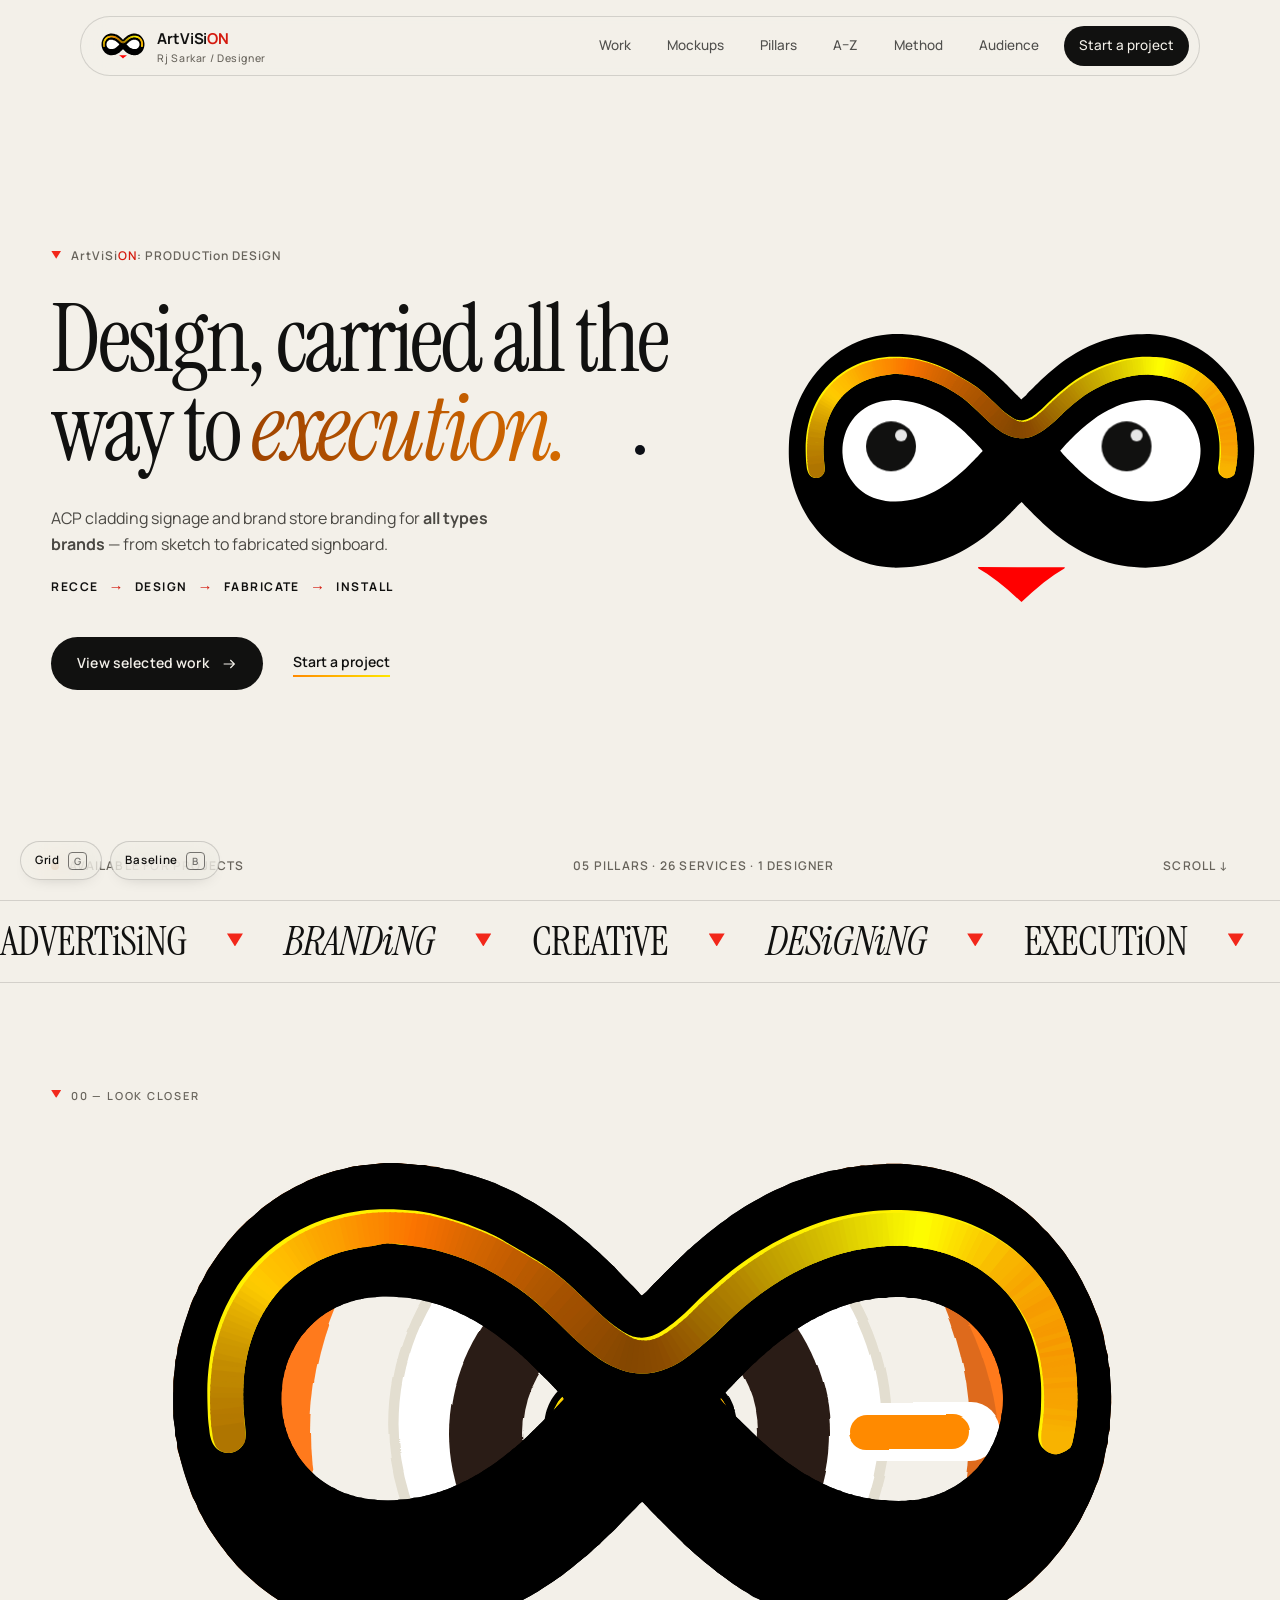
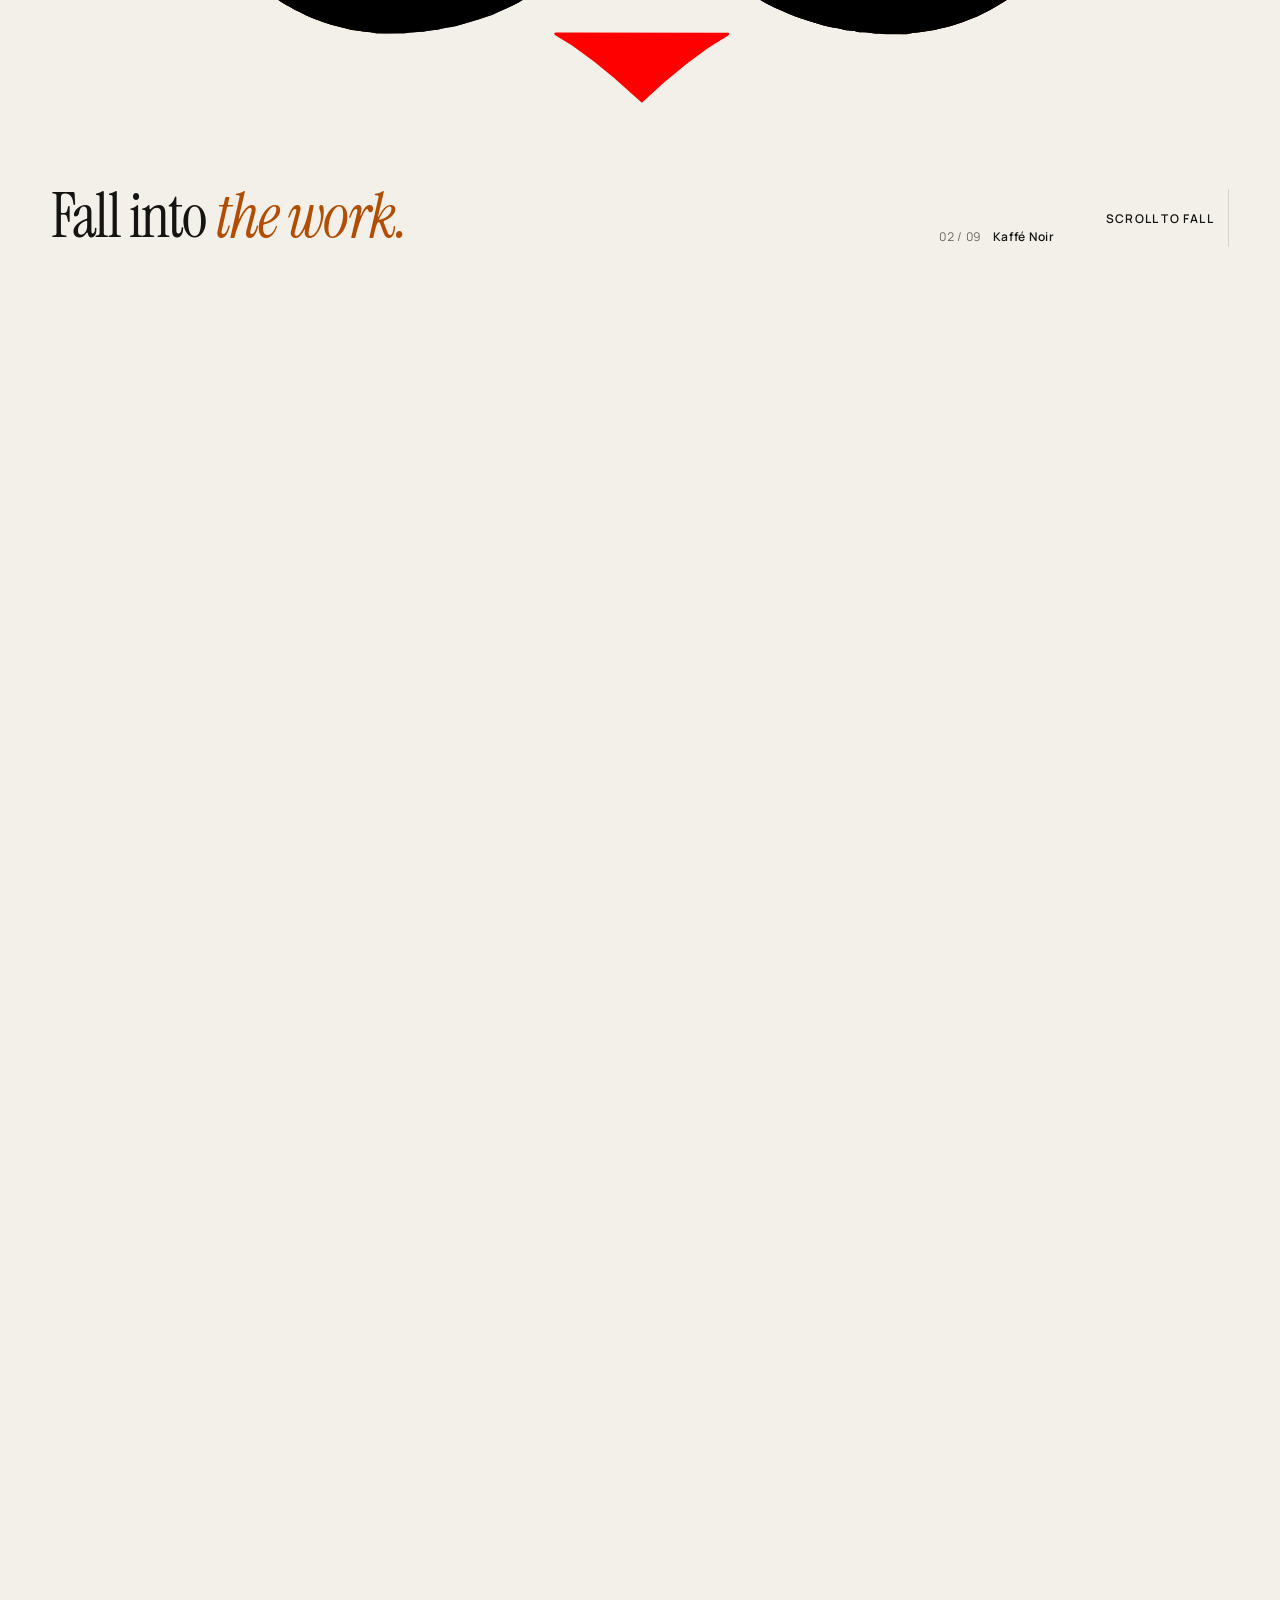
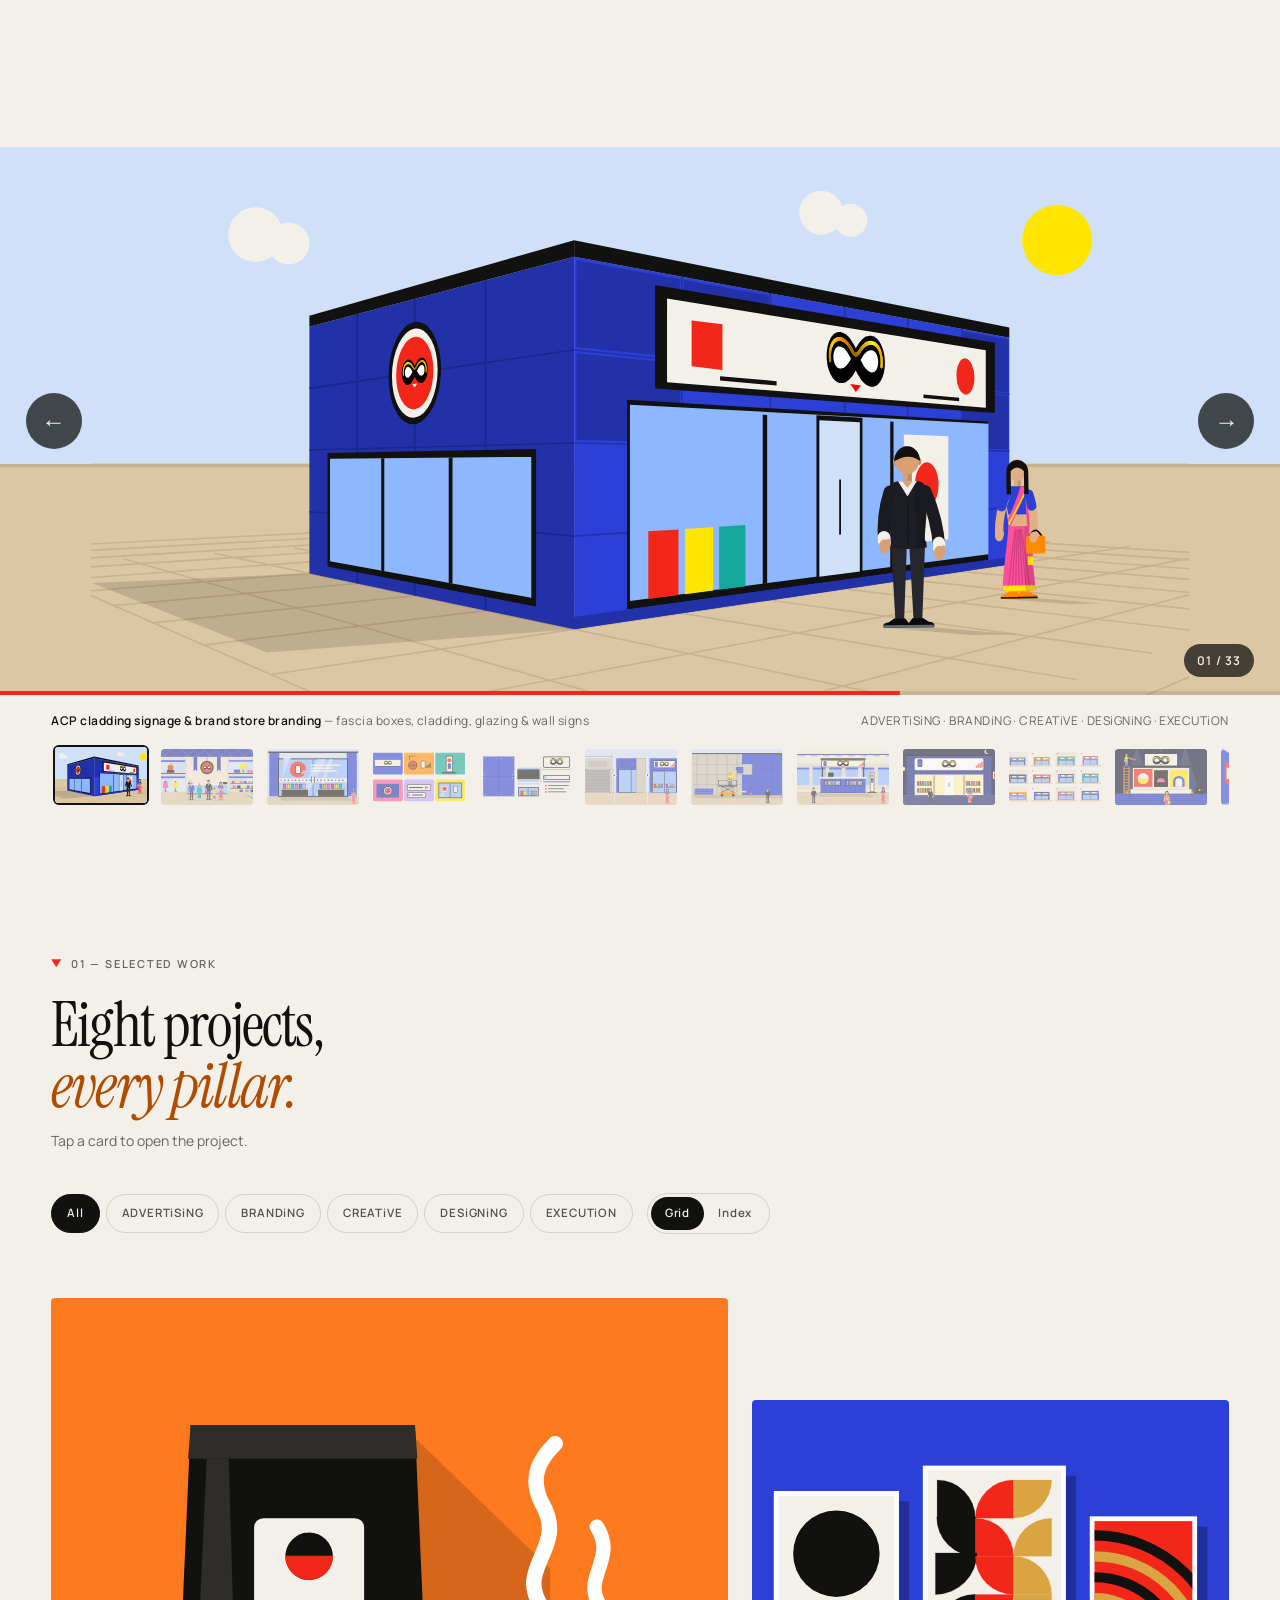
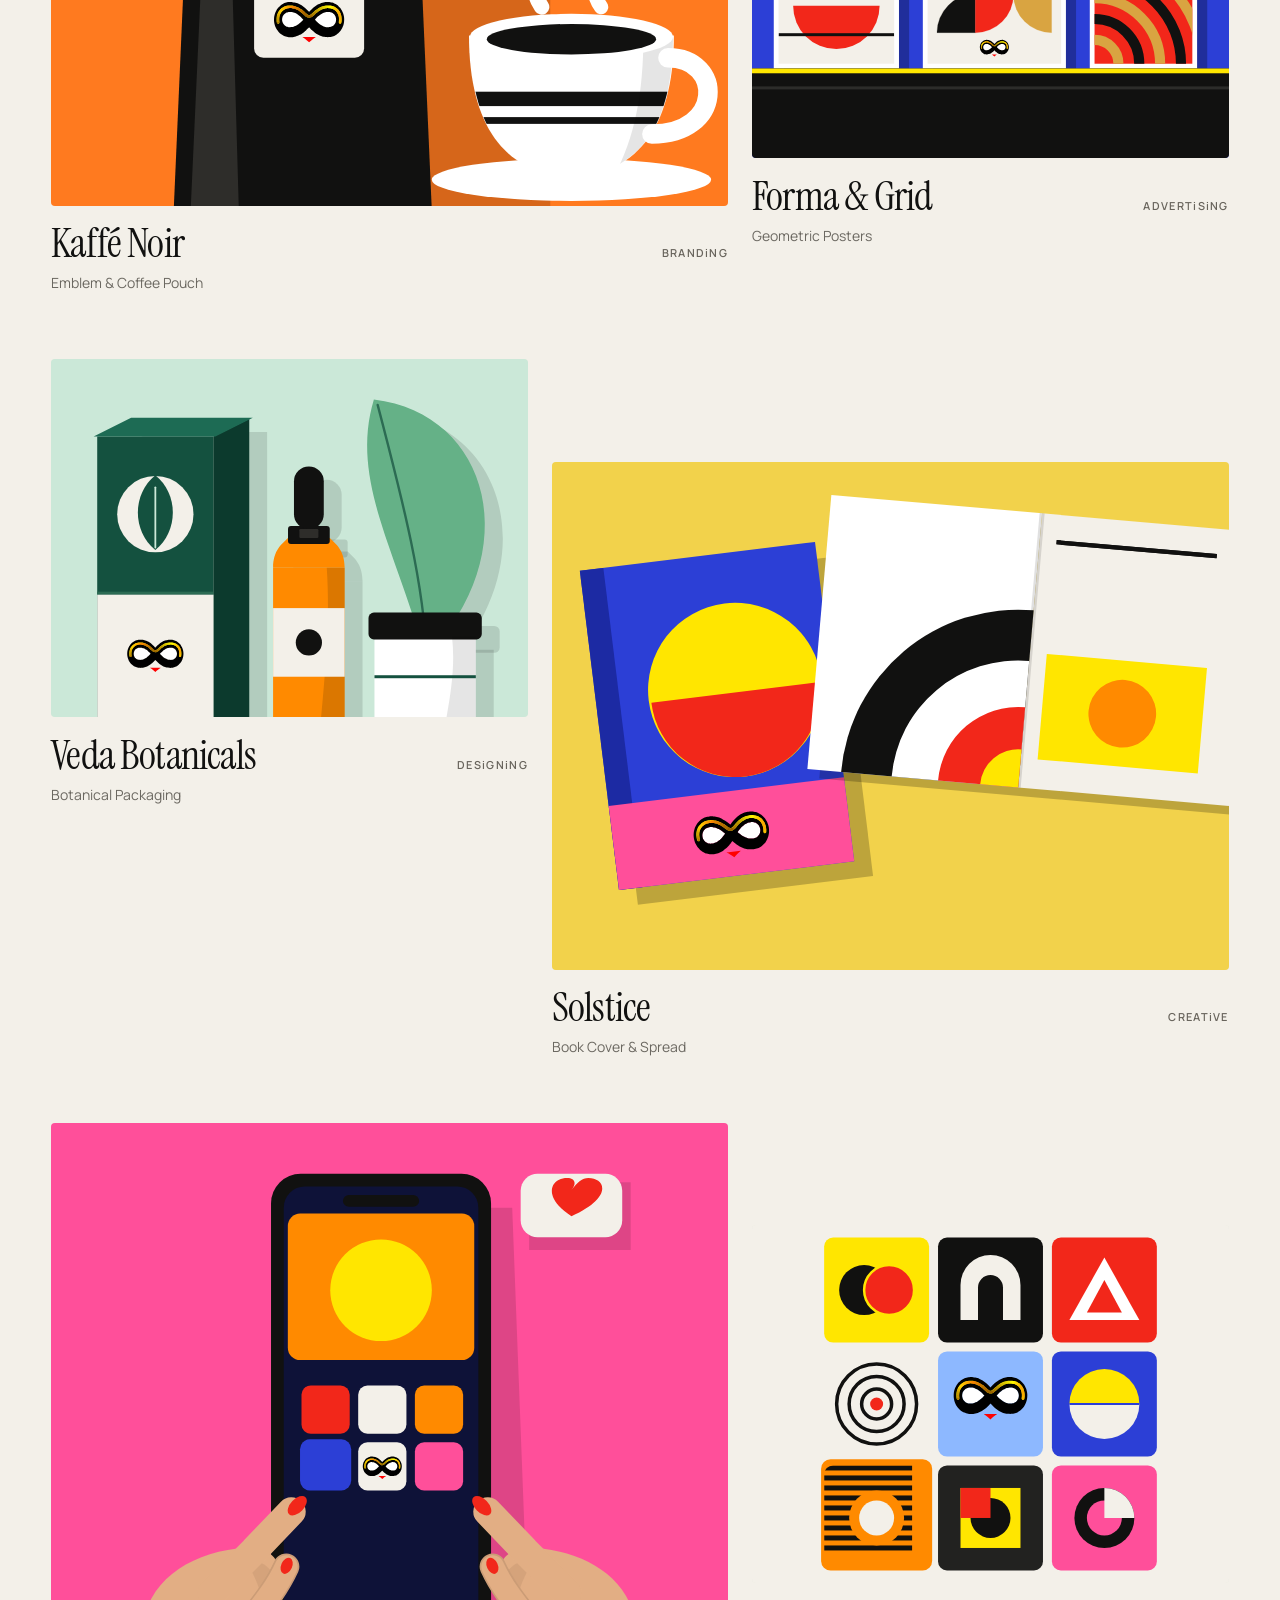
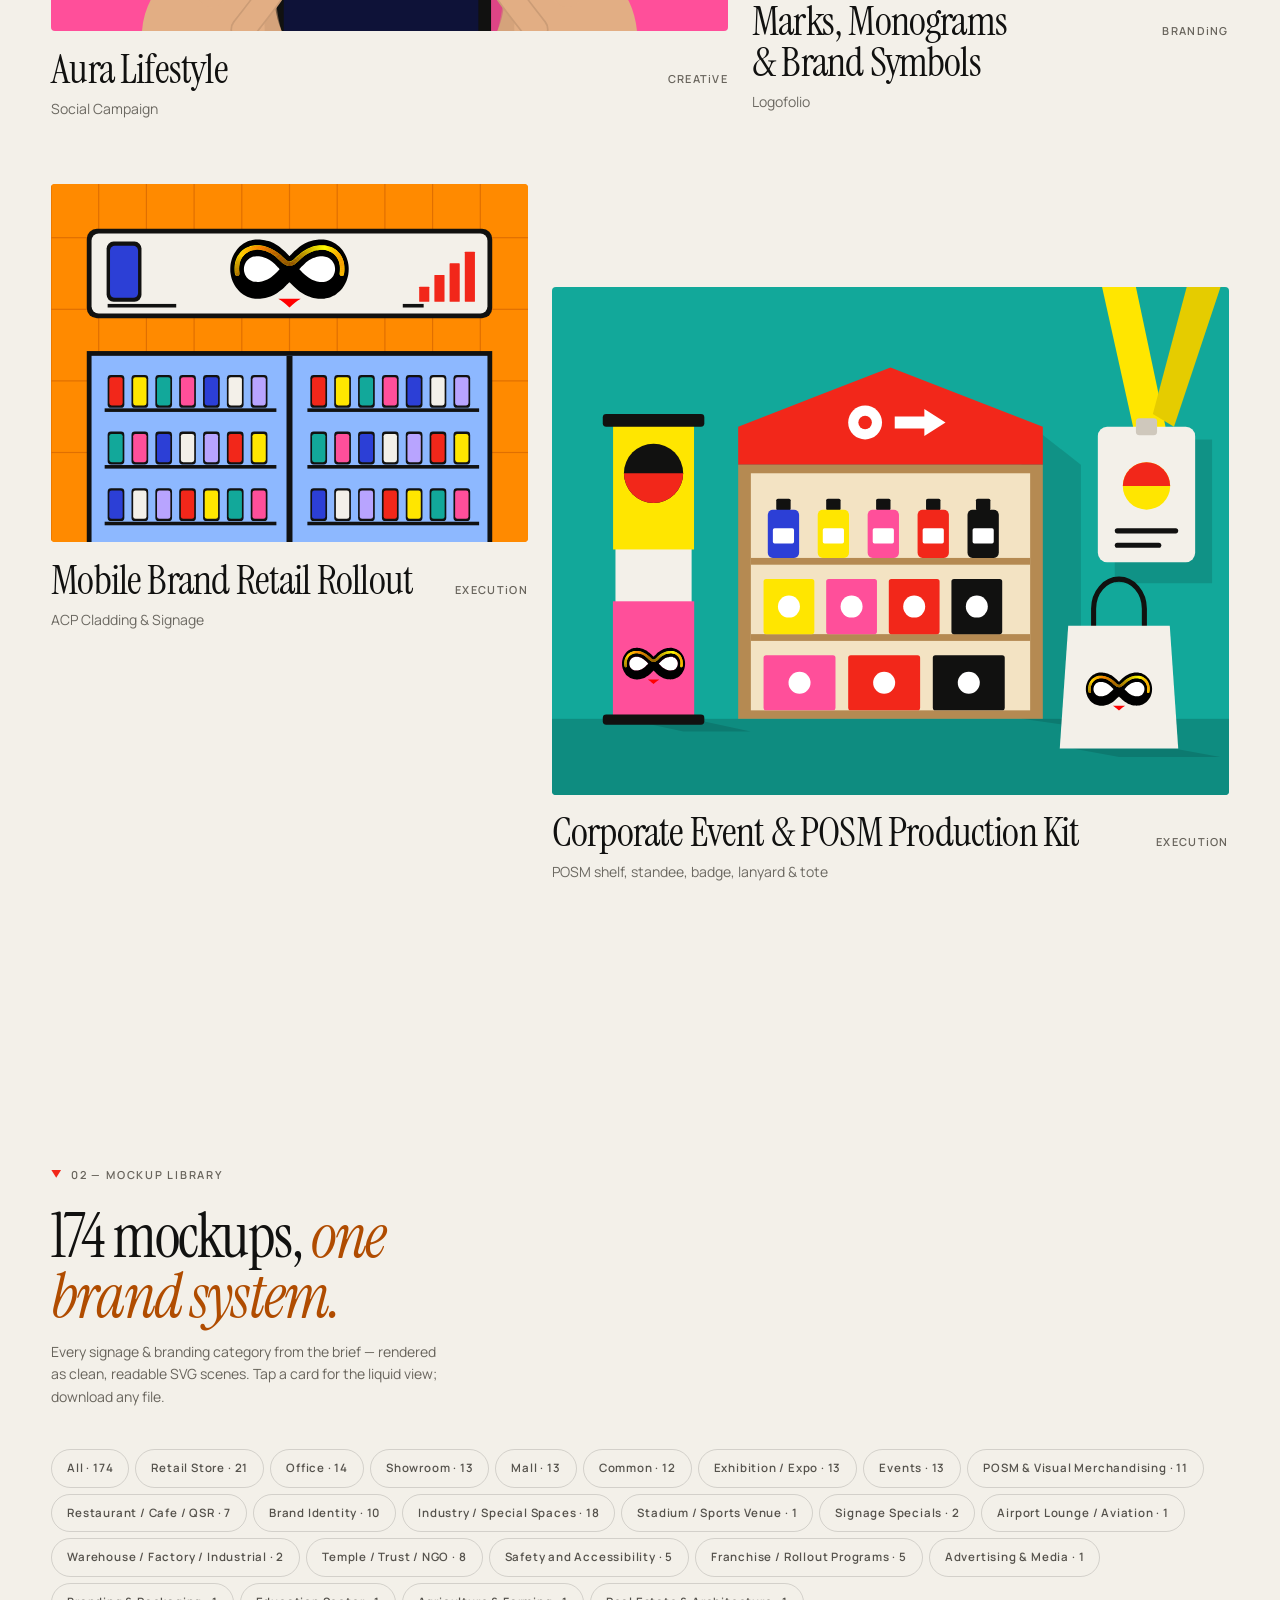
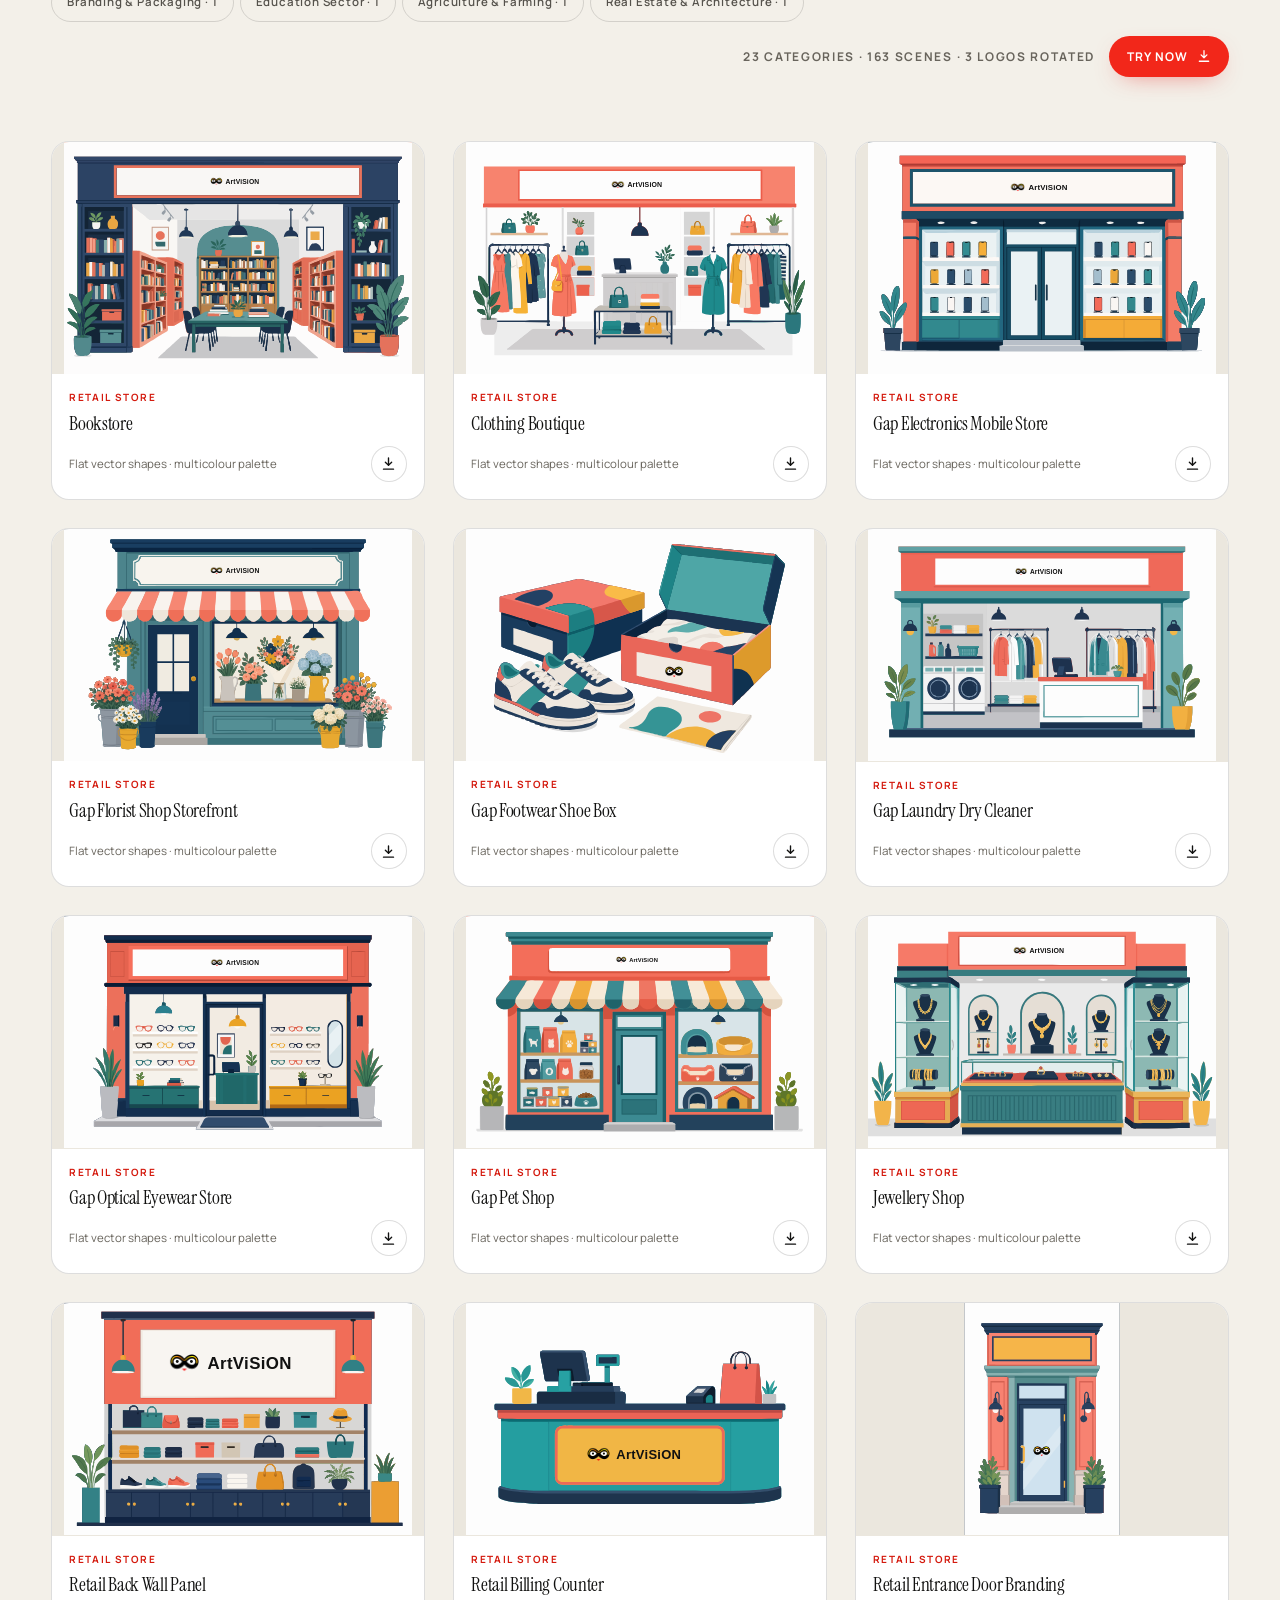
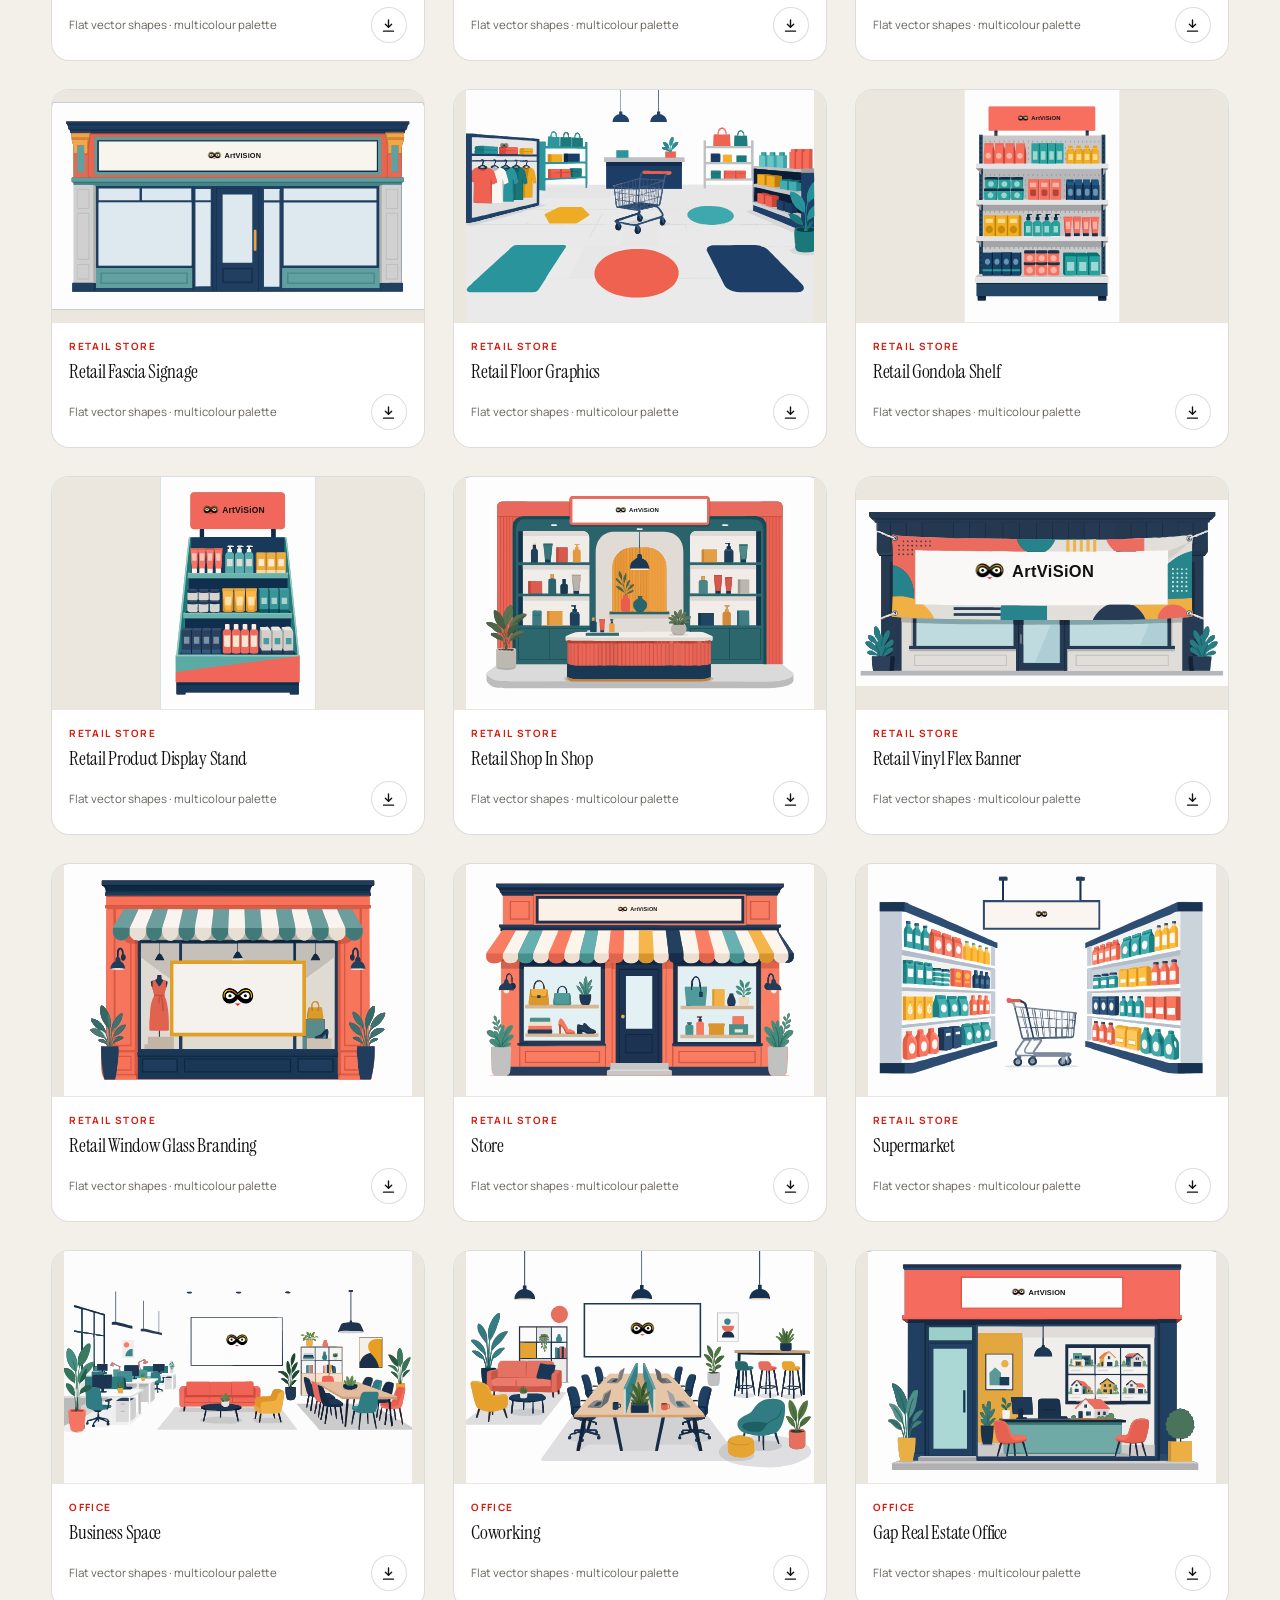
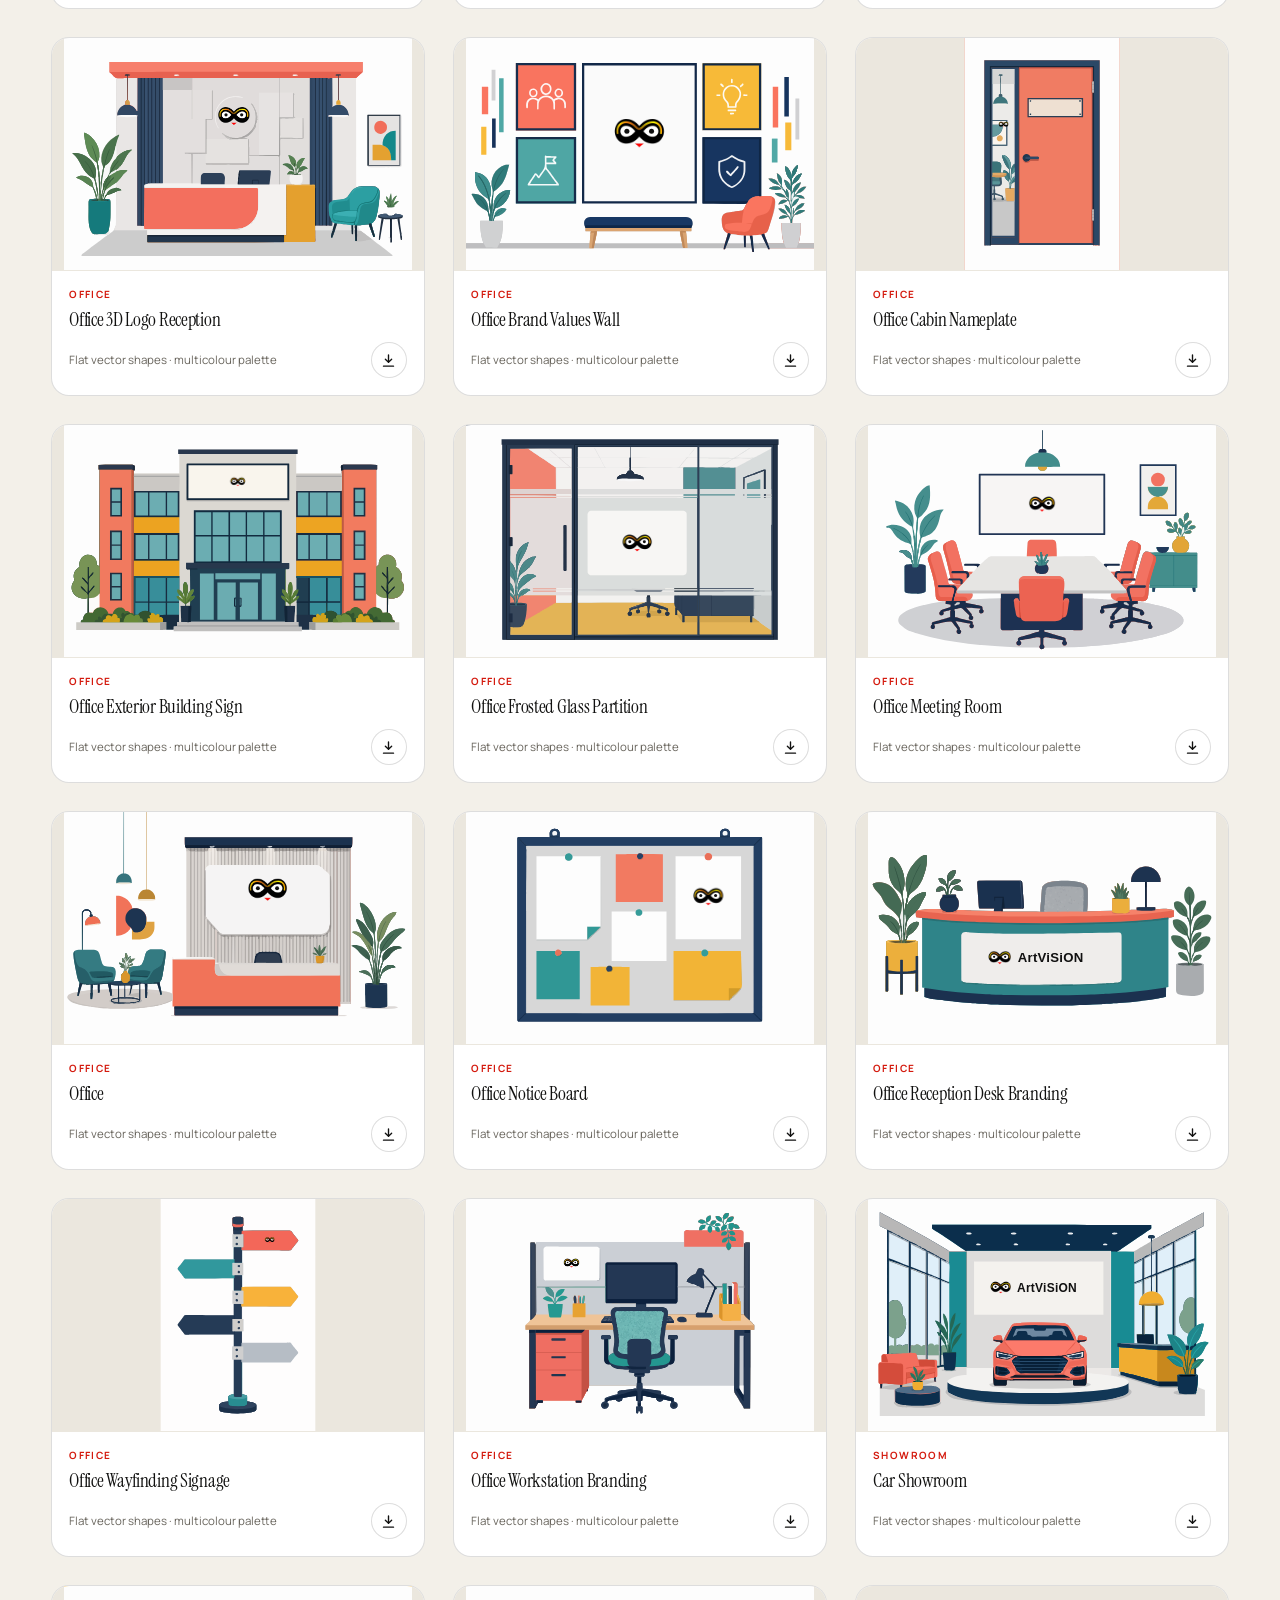
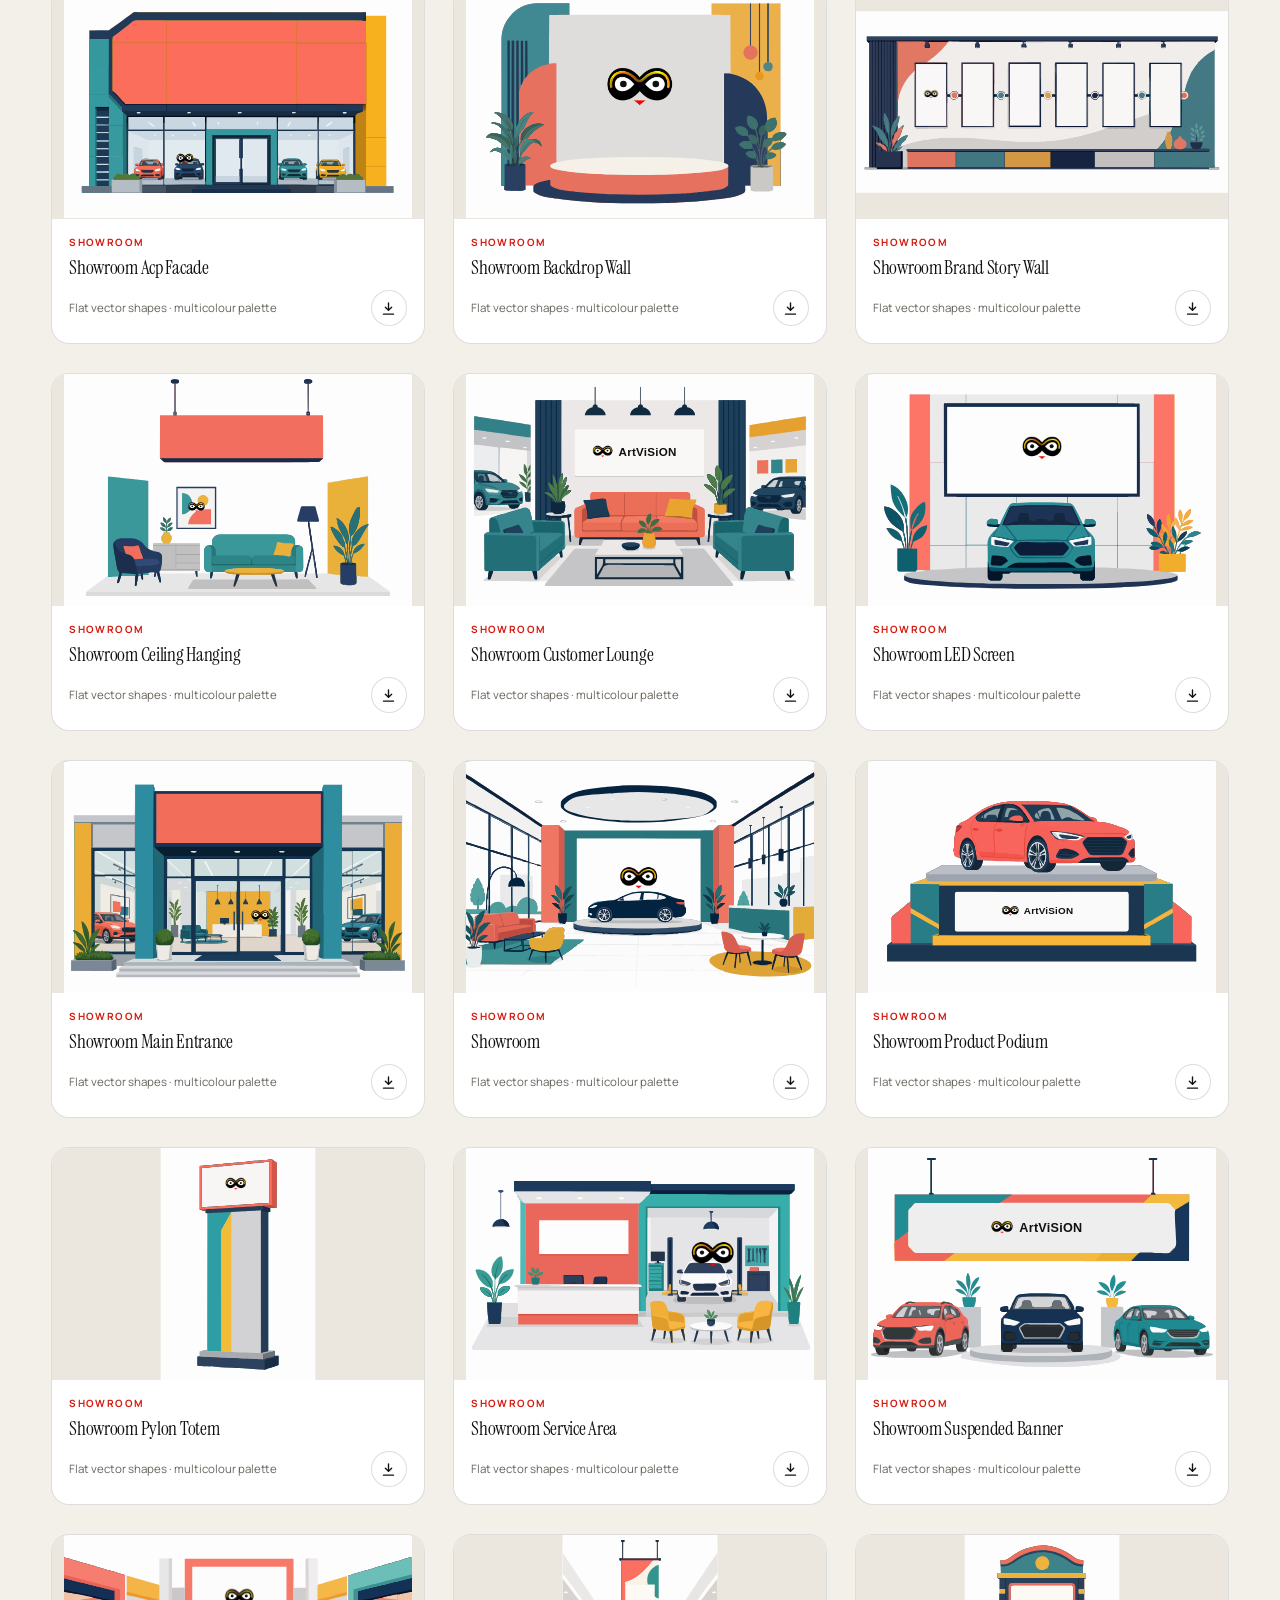
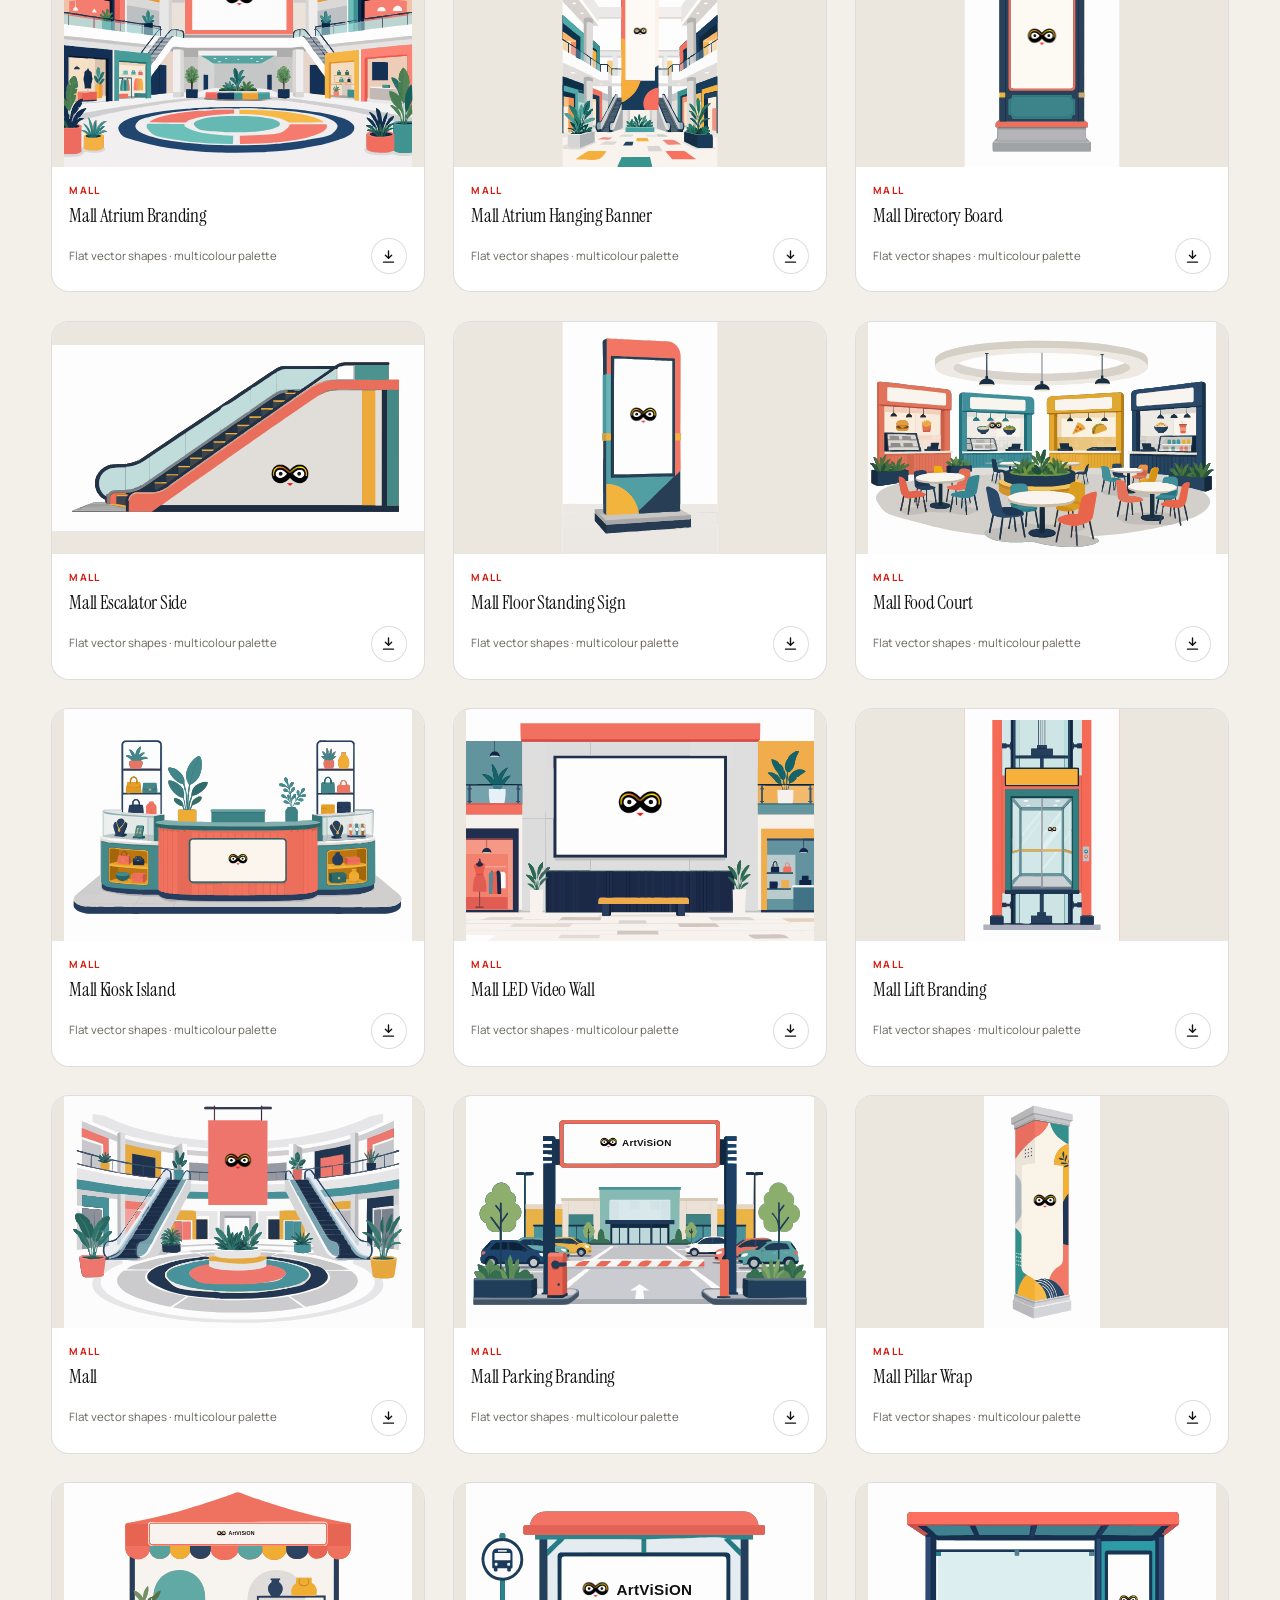
==== commit 6c378615: "Add files via upload" ====
--- a/index.html
+++ b/index.html
@@ -21,7 +21,7 @@
 <link rel="preload" href="assets/fonts/InstrumentSerif-normal.woff2" as="font" type="font/woff2" crossorigin>
 <link rel="stylesheet" href="css/style.css?v=20261005original1">
 <link rel="stylesheet" href="css/method.css?v=20261005retail1">
-<link rel="stylesheet" href="css/library.css?v=20261017mockups7">
+<link rel="stylesheet" href="css/library.css?v=20261017mockups10">
 <script>document.documentElement.classList.add('js')</script>
 <script type="application/ld+json">{"@context": "https://schema.org", "@type": "ProfessionalService", "name": "ArtViSiON: PRODUCTion DESiGN", "founder": {"@type": "Person", "name": "Ranjan (Rj) Sarkar", "jobTitle": "Creative Lead — Advertising & Branding Specialist"}, "slogan": "Your ViSiON, Our Creation", "description": "360° A-to-Z production and end-to-end branding design to execution: signage, ACP cladding, brand store branding, packaging, visual merchandising and fabrication files.", "email": "rjsarkar@icloud.com", "telephone": "+919009001551", "address": {"@type": "PostalAddress", "streetAddress": "Near Govt. High School, Bicholi Mardana", "addressLocality": "Indore", "addressRegion": "Madhya Pradesh", "postalCode": "452016", "addressCountry": "IN"}, "sameAs": ["https://www.behance.net/ranjansark83", "https://www.instagram.com/artvision_studion/", "https://www.linkedin.com/in/rj-sarkar/", "https://www.facebook.com/ArtvisionDesign", "https://x.com/rj_sarkar83"]}</script>
 </head>
@@ -1612,8 +1612,8 @@
 
 <script src="js/method.js?v=20261005retail1" defer></script>
 <script src="js/app.js?v=20261005original1"></script>
-<script src="js/mockups-data.js?v=20261017mockups7"></script>
-<script src="js/library.js?v=20261017mockups7"></script>
-<script src="js/audience.js?v=20261017mockups7"></script>
+<script src="js/mockups-data.js?v=20261017mockups10"></script>
+<script src="js/library.js?v=20261017mockups10"></script>
+<script src="js/audience.js?v=20261017mockups10"></script>
 </body>
 </html>
